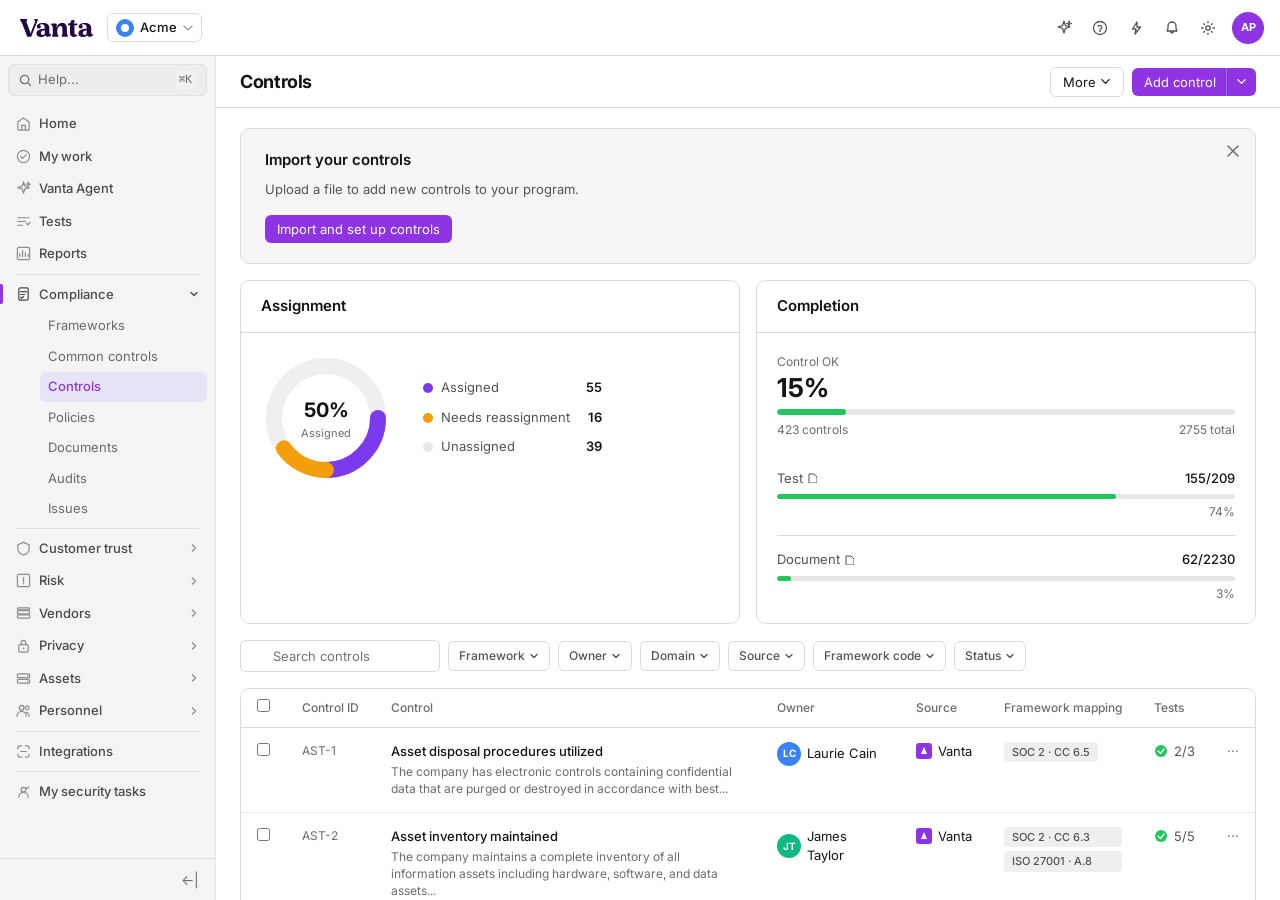
==== index.html @ 6df55d38 "Rename Control-import-less-clicks.html to index.html" ====
<!DOCTYPE html>
<html lang="en">
<head>
<meta charset="UTF-8">
<meta name="viewport" content="width=device-width, initial-scale=1.0">
<title>Vanta – Import Controls</title>
<link rel="preconnect" href="https://fonts.googleapis.com">
<link href="https://fonts.googleapis.com/css2?family=Inter:wght@400;500;600;700&display=swap" rel="stylesheet">
<link rel="stylesheet" href="alpaca/alpaca-design-tokens.css">
<link rel="stylesheet" href="alpaca/fa-icon.css">
<style>
:root {
  /* Alias V4 vars to Alpaca tokens so existing CSS keeps working */
  --purple: var(--alp-token-bg-primary);
  --purple-hover: var(--alp-token-bg-primaryHover);
  --purple-active: var(--alp-token-bg-primaryActive);
  --purple-light: var(--alp-token-bg-primaryWeak);
  --purple-mid: var(--alp-token-bg-primarySubtle);
  --border: var(--alp-token-border-weak);
  --border-mid: var(--alp-token-border-default);
  --bg: var(--alp-token-bg-default);
  --surface: var(--alp-token-bg-default);
  --row-hover: var(--alp-token-bg-defaultHover);
  --text: var(--alp-token-text-default);
  --text-mid: var(--alp-token-text-secondary);
  --text-muted: var(--alp-token-text-experimentalTertiary);
  --red: var(--alp-token-bg-danger);
  --amber: var(--alp-token-bg-warning);
  --sidebar-w: 64px;
  --topbar-h: 56px;
  --chat-w: 500px;
}
*, *::before, *::after { box-sizing: border-box; margin: 0; padding: 0; }
html, body { height: 100%; }
body {
  font-family: 'Inter', sans-serif;
  background: #f0f0f2;
  color: var(--text);
  font-size: 14px;
  line-height: 1.5;
}

/* ── TOP BAR ────────────────────────────────────────── */
#topbar {
  position: fixed; top: 0; left: 0; right: 0; height: var(--topbar-h);
  background: #fff; border-bottom: 1px solid var(--border);
  display: flex; align-items: center; padding: 0 16px 0 20px;
  z-index: 200;
}
.tb-logo { display: inline-flex; align-items: center; height: 24px; margin-right: 14px; }
.tb-logo img { height: 18px; width: auto; display: block; }
.tb-org {
  display: flex; align-items: center; gap: 6px; font-size: 13px; font-weight: 500;
  color: var(--text); cursor: pointer; padding: 4px 8px; border-radius: 6px;
  border: 1px solid var(--border); background: #fff;
}
.tb-org .dot { width: 18px; height: 18px; border-radius: 50%; background: #3b82f6; display: flex; align-items: center; justify-content: center; }
.tb-org .dot svg { width: 10px; height: 10px; fill: #fff; }
.tb-spacer { flex: 1; }
.tb-icons { display: flex; align-items: center; gap: 4px; }
.tb-icon {
  width: 32px; height: 32px; border-radius: 6px; display: flex; align-items: center;
  justify-content: center; cursor: pointer; color: var(--text-mid);
  transition: background .15s;
}
.tb-icon:hover { background: var(--purple-light); color: var(--purple); }
.tb-avatar {
  width: 32px; height: 32px; border-radius: 50%; background: var(--purple);
  color: #fff; font-size: 11px; font-weight: 700;
  display: flex; align-items: center; justify-content: center; margin-left: 4px; cursor: pointer;
}

/* ── LEFT SIDEBAR ───────────────────────────────────── */
#sidebar {
  position: fixed; top: var(--topbar-h); left: 0; width: var(--sidebar-w);
  bottom: 0; background: var(--alp-token-bg-neutralWeak); border-right: 1px solid var(--alp-token-border-weak);
  display: flex; flex-direction: column; align-items: center;
  padding: 8px 0; z-index: 100;
}
.sb-avatar { width: 40px; height: 40px; display: flex; align-items: center; justify-content: center; margin-bottom: 4px; }
.sb-avatar-circle { width: 28px; height: 28px; border-radius: 50%; background: var(--alp-token-bg-primary); display: flex; align-items: center; justify-content: center; color: var(--alp-token-text-onColor); font-size: 12px; font-weight: 700; }
.sb-nav { flex: 1; display: flex; flex-direction: column; align-items: center; gap: 2px; padding: 4px 0; overflow-y: auto; scrollbar-width: none; }
.sb-nav::-webkit-scrollbar { display: none; }
.sb-item {
  width: 40px; height: 40px; border-radius: 8px;
  display: flex; align-items: center; justify-content: center;
  cursor: pointer; color: var(--text-muted); transition: background .15s, color .15s;
  position: relative; flex-shrink: 0;
}
.sb-item-inner { display: flex; align-items: center; justify-content: center; }
.sb-item:hover { background: var(--alp-token-bg-primaryWeak); color: var(--alp-token-text-primary); }
.sb-item.active { background: var(--alp-token-bg-primaryWeak); color: var(--alp-token-text-primary); }
.sb-item.active::before {
  content: ''; position: absolute; left: -8px; top: 50%; transform: translateY(-50%);
  width: 3px; height: 20px; background: var(--purple); border-radius: 0 2px 2px 0;
}
.sb-divider { width: 32px; height: 1px; background: var(--border); margin: 4px 0; flex-shrink: 0; }
.sb-toggle { margin-top: 4px; }
.sb-toggle-btn {
  width: 40px; height: 40px; border-radius: 8px; display: flex; align-items: center;
  justify-content: center; cursor: pointer; color: var(--text-muted);
  transition: background .15s, color .15s;
}
.sb-toggle-btn:hover { background: var(--purple-light); color: var(--purple); }

/* ── MAIN ───────────────────────────────────────────── */
#main {
  position: fixed;
  top: var(--topbar-h); left: var(--sidebar-w); right: 0; bottom: 0;
  overflow: hidden; background: #fff;
}
.screen { display: none; height: 100%; }
.screen.active { display: flex; }

/* ── UPLOAD SCREEN ──────────────────────────────────── */
#screen-upload {
  flex-direction: row; overflow: hidden;
  background: #fff; padding: 8px 8px 0;
  gap: 8px;
}
#screen-upload .cp-inner {
  width: 100%; flex: 1;
  background: #fff;
  border: 1px solid var(--border); border-bottom: none;
  border-radius: 8px 8px 0 0;
  overflow: hidden;
}
#screen-upload .cp-messages { display: flex; flex-direction: column; align-items: center; }
#screen-upload .ai-upload-intro { max-width: 700px; width: 100%; }
.ai-upload-plan {
  max-width: 700px; width: 100%;
  display: flex; flex-direction: column; gap: 2px;
  margin-bottom: 20px; flex-shrink: 0;
}
.ai-upload-plan .ai-plan-step {
  display: flex; align-items: center; gap: 8px;
  padding: 3px 0;
}
.ai-upload-plan .ai-plan-icon {
  display: flex; align-items: center; justify-content: center;
  width: 20px; height: 20px; flex-shrink: 0;
}
.ai-upload-plan .ai-plan-label {
  font-size: 13px; color: #545352; font-weight: 400;
}
.ai-upload-plan .ai-plan-skel {
  flex: 1; max-width: 180px; height: 12px;
  background: #ece9e9; border-radius: 4px;
}
.ai-upload-wrap {
  display: flex; flex-direction: column; gap: 0;
  width: calc(100% - 32px); max-width: 700px; margin: 0 auto 12px;
  flex-shrink: 0; box-sizing: border-box;
}
.ai-input-group { display: flex; flex-direction: column; }
.ai-planner-bar {
  background: #faf8f8;
  border: 1px solid #dcdbdb; border-bottom: none;
  border-radius: 8px 8px 0 0;
  font-size: 14px; font-weight: 500; color: #151414;
  box-shadow: inset 0px -4px 6px 0px rgba(0,0,0,0.02);
  transition: background .3s, border-color .3s;
}
.ai-planner-title-row {
  display: flex; align-items: center; justify-content: space-between;
  padding: 4px 4px 4px 10px; cursor: pointer;
}
.ai-planner-title-group { display: flex; flex-direction: column; gap: 1px; }
.ai-planner-active-step { font-size: 11px; font-weight: 400; color: #6e6c6b; display: none; }
.ai-planner-title-row.planner-collapsed .ai-planner-plan-title { display: none; }
.ai-planner-title-row.planner-collapsed .ai-planner-active-step { display: block; font-size: 14px; font-weight: 500; color: #151414; }
.ai-planner-bar.planner-pending { cursor: default; }
.ai-planner-bar.planner-pending .ai-planner-title-row { cursor: default; }
.ai-planner-bar.planner-pending .ai-planner-plan-title { color: var(--text-mid); }
.ai-planner-bar.planner-pending .ai-planner-active-step { color: var(--text-mid); }
.ai-planner-bar.planner-pending .ai-planner-btn { display: none; }
.ai-planner-title-row:hover { background: rgba(0,0,0,0.02); }
.ai-planner-actions { display: flex; align-items: center; }
.ai-planner-counter { font-size: 12px; color: rgba(110,108,107,0.55); padding: 0 2px; display: inline-flex; align-items: center; gap: 4px; }
.ai-planner-total-spinner {
  display: inline-block; width: 9px; height: 9px; flex-shrink: 0;
  border: 1.5px solid rgba(110,108,107,0.25); border-top-color: rgba(110,108,107,0.6);
  border-radius: 50%; animation: spin 0.7s linear infinite; cursor: default;
}
.ai-planner-spinner-wrap {
  position: relative; display: inline-flex; align-items: center;
}
.ai-planner-spinner-wrap::after {
  content: attr(data-tip);
  position: absolute; bottom: calc(100% + 6px); left: 50%; transform: translateX(-50%);
  background: #1a1a1a; color: #fff; font-size: 11px; font-weight: 400;
  white-space: nowrap; padding: 4px 8px; border-radius: 4px;
  pointer-events: none; opacity: 0; transition: opacity .15s;
  z-index: 999;
}
.ai-planner-spinner-wrap:hover::after { opacity: 1; }
.ai-planner-btn {
  width: 28px; height: 28px; border-radius: 4px; border: none; background: none;
  display: flex; align-items: center; justify-content: center;
  cursor: pointer; color: #6e6c6b; transition: background .15s, color .15s;
  flex-shrink: 0;
}
.ai-planner-btn:hover:not(:disabled) { background: rgba(0,0,0,0.06); color: #151414; }
.ai-planner-btn:disabled { opacity: 0.3; cursor: default; }
/* Steps list */
.ai-planner-steps {
  display: flex; flex-direction: column; gap: 2px;
  padding: 0 8px 12px;
}
.ai-planner-step {
  display: flex; align-items: center; gap: 2px;
  padding: 2px; border-radius: 6px;
}
.ai-planner-step-icon {
  display: flex; align-items: center; justify-content: center;
  width: 28px; height: 28px; flex-shrink: 0;
}
.ai-planner-step-text {
  font-size: 14px; color: #545352; font-weight: 400; flex: 1;
  overflow: hidden; text-overflow: ellipsis; white-space: nowrap;
}
.ai-planner-step-text.locked { color: #c4c3c2; }
.ai-planner-step-bar {
  flex: 1; height: 16px; background: #f2efef; border-radius: 4px;
}
.ai-planner-skeleton-wrap {
  position: relative;
}
.ai-planner-skeleton-wrap::after {
  content: '';
  position: absolute;
  inset: 0;
  background: linear-gradient(to bottom, rgba(250,248,248,0) 0%, rgba(250,248,248,0.7) 50%, rgba(250,248,248,1) 100%);
  pointer-events: none;
}
.ai-planner-pending-msg {
  margin: 0; padding: 10px 14px 12px;
  font-size: 12px; line-height: 1.5; color: var(--text-mid);
}
.ai-upload-card {
  background: #fff; border: 1px solid #dcdbdb; border-radius: 8px;
  overflow: hidden; display: flex; flex-direction: column;
}
.ai-upload-heading {
  padding: 16px 16px 0; font-size: 14px; font-weight: 500; color: #151414;
}
.ai-upload-intro {
  font-size: 13px; color: #545352; line-height: 1.6; margin: 0;
}
.ai-upload-content { padding: 16px; }
.ai-dropzone {
  border: 1.5px dashed #c9c8c7; border-radius: 8px;
  padding: 40px 24px; text-align: center; cursor: pointer;
  transition: border-color .2s, background .2s;
  display: flex; flex-direction: column; align-items: center; gap: 16px;
}
.ai-dropzone:hover, .ai-dropzone.drag-over { border-color: #a8a6a5; background: #faf8f8; }
.ai-dz-text { display: flex; flex-direction: column; gap: 4px; }
.ai-dz-title { font-size: 16px; font-weight: 500; color: #151414; }
.ai-dz-sub { font-size: 14px; color: #545352; }
.ai-dz-btn {
  display: inline-flex; align-items: center; gap: 6px;
  border: 1px solid #c9c8c7; border-radius: 4px;
  padding: 6px 12px; font-size: 14px; font-weight: 500;
  cursor: pointer; background: #fff; color: #151414;
  font-family: inherit; transition: border-color .15s;
}
.ai-dz-btn:hover { border-color: #9898a6; }
.ai-dz-template-link {
  font-size: 13px; color: var(--text-mid); cursor: pointer;
  background: none; border: none; font-family: inherit;
  text-decoration: underline; text-underline-offset: 2px; padding: 0;
}
.ai-dz-template-link:hover { color: var(--text); }
.ai-upload-input-row {
  border-top: 1px solid #dcdbdb; display: flex; align-items: center;
  padding: 0 16px; height: 56px; gap: 8px;
}
.ai-upload-input {
  flex: 1; border: none; outline: none; background: transparent;
  font-size: 14px; color: #151414; font-family: inherit;
}
.ai-upload-input::placeholder { color: rgba(110,108,107,0.77); }
.ai-attach-btn {
  width: 28px; height: 28px; border-radius: 4px; border: none; background: none;
  display: flex; align-items: center; justify-content: center;
  cursor: pointer; color: #6e6c6b; transition: background .15s;
}
.ai-attach-btn:hover { background: #f0f0f2; }
.ai-disclaimer { font-size: 12px; color: #6e6c6b; text-align: center; line-height: 1.33; margin-top: 8px; }

/* keep old classes non-breaking */
.upload-card {
  background: #fff; border-radius: 10px; border: 1px solid var(--border);
  width: 100%; overflow: hidden; flex-shrink: 0; display: flex; flex-direction: column; flex: 1;
}
.upload-card-body {
  flex: 1; display: flex; flex-direction: column; align-items: center;
  padding: 24px 16px; overflow-y: auto;
}
.upload-card-content {
  max-width: 720px; width: 100%; box-sizing: border-box;
  flex: 1; display: flex; flex-direction: column; justify-content: space-between;
  gap: 24px;
}
.upload-file-badge {
  display: flex; justify-content: flex-end; align-self: flex-end;
  background: rgba(239,239,243,0.5); border-radius: 4px;
  padding: 8px; flex-shrink: 0;
  font-size: 14px; font-weight: 500; color: #6e6c6b;
  white-space: nowrap;
}
.upload-intro-text {
  font-size: 13px; font-weight: 400; color: var(--text); line-height: 1.6;
  flex-shrink: 0;
}
.upload-card-header {
  padding: 16px 20px 14px; flex-shrink: 0;
  border-bottom: 1px solid var(--border);
  font-size: 14px; font-weight: 600; color: var(--text);
}
.upload-card-header-icons {
  display: flex; align-items: center; gap: 4px;
}
.upload-card-icon-btn {
  display: flex; align-items: center; justify-content: center;
  width: 28px; height: 28px; border-radius: 4px;
  cursor: pointer; color: #9898a6;
  transition: background .15s, color .15s;
  border: none; background: none;
}
.upload-card-icon-btn:hover { background: #f2f2f5; color: var(--text); }
.upload-sub-card {
  border: 1px solid var(--border-mid); border-radius: 8px;
  overflow: hidden; flex-shrink: 0; background: #fff;
}
.upload-section-title {
  font-size: 13px; font-weight: 600; color: var(--text);
  padding: 14px 16px 10px;
}
.dropzone {
  border: 1.5px dashed var(--border-mid); border-radius: 8px;
  padding: 36px 24px; text-align: center; cursor: pointer;
  transition: border-color .2s, background .2s; background: #f6f6f8;
  margin: 0 16px 16px;
}
.dropzone:hover, .dropzone.drag-over { border-color: #b0afae; background: #f0f0f2; }
.dz-title { font-size: 14px; font-weight: 600; margin-bottom: 4px; }
.dz-sub { font-size: 12px; color: var(--text-mid); margin-bottom: 2px; }
.dz-types { font-size: 12px; color: var(--text-mid); margin-bottom: 16px; }
.dz-btn {
  display: inline-flex; align-items: center; gap: 6px;
  border: 1px solid var(--border-mid); border-radius: 6px;
  padding: 7px 14px; font-size: 13px; font-weight: 500;
  cursor: pointer; background: #fff; color: var(--text);
  transition: border-color .15s;
}
.dz-btn:hover { border-color: var(--purple); }
.dz-template { font-size: 13px; color: var(--purple); cursor: pointer; margin-top: 10px; display: block; }
.dz-template:hover { text-decoration: underline; }
.upload-card-sep { border-top: 1px solid var(--border); }
.upload-input { padding: 12px 16px !important; }

/* ── SBS SCREEN ─────────────────────────────────────── */
#screen-sbs { flex-direction: row; overflow: hidden; gap: 8px; padding: 8px 8px 0; }

/* Sheet panel hidden until revealed */
#sheet-panel { transition: width .35s ease, opacity .35s ease; }
#sheet-panel.sp-hidden { width: 0 !important; overflow: hidden; opacity: 0; flex: none; }

/* ── WALKTHROUGH MODE ──
   When active, all rows in the table other than the focused (AI-flagged) ones are filtered out
   in renderTable, the tab-bar is hidden, and the surrounding chrome (sheet header,
   download/save/import controls) is dimmed into the background to focus attention on the
   highlighted rows. The column-header row stays active so the user can still read column
   names and trigger header actions. */
body.walkthrough-active .sp-header {
  opacity: .35;
  pointer-events: none;
  transition: opacity .25s ease;
}
body.walkthrough-active .sp-header .sp-close-btn,
body.walkthrough-active .sp-header .sp-download,
body.walkthrough-active .sp-header .sp-header-right,
body.walkthrough-active .sp-header .sp-header-left { opacity: 1; pointer-events: auto; }
body.walkthrough-active .table-editable tbody tr.ai-row td {
  background: #fff !important;
  border-right-color: var(--alp-token-border-weak, #e7e5e4) !important;
  border-bottom-color: var(--alp-token-border-weak, #e7e5e4) !important;
}
body.walkthrough-active .table-editable tbody tr.ai-row td[data-col-key="name"],
body.walkthrough-active .table-editable tbody tr.ai-row td[data-col-key="id"] {
  background: #efe9fe !important;
  border-right-color: #c7b6f3 !important;
  border-bottom-color: #c7b6f3 !important;
}
body.walkthrough-active .table-editable tbody tr.ai-row:hover td {
  background: #fff !important;
}
body.walkthrough-active .table-editable tbody tr.ai-row:hover td[data-col-key="name"],
body.walkthrough-active .table-editable tbody tr.ai-row:hover td[data-col-key="id"] {
  background: #e6dffc !important;
}
body.walkthrough-active .table-editable tbody tr.duplicate-row td {
  background: #fff !important;
  border-right-color: var(--alp-token-border-weak, #e7e5e4) !important;
  border-bottom-color: var(--alp-token-border-weak, #e7e5e4) !important;
}
body.walkthrough-active .table-editable tbody tr.duplicate-row td.cell-has-error {
  background: #FAE9D2 !important;
  border-right-color: #efd2a4 !important;
  border-bottom-color: #efd2a4 !important;
}
body.walkthrough-active .table-editable tbody tr.duplicate-row:hover td {
  background: #fff !important;
}
body.walkthrough-active .table-editable tbody tr.duplicate-row:hover td.cell-has-error {
  background: #f6dfbc !important;
}

/* ── CHAT PANEL ─────────────────────────────────────── */
#chat-panel {
  width: var(--chat-w); flex-shrink: 0;
  display: flex; flex-direction: column; align-items: center;
  background: #fff;
  padding: 0;
  border: 1px solid var(--border); border-bottom: none; border-radius: 8px 8px 0 0;
  transition: width .35s ease;
  overflow: hidden;
}
#screen-sbs.chat-full #chat-panel { width: 100%; }
.cp-inner {
  width: 100%;
  background: #fff;
  border-radius: 0; border: none;
  display: flex; flex-direction: column;
  flex: 1; overflow: hidden;
}
.cp-header {
  height: 48px; padding: 0 20px; flex-shrink: 0;
  display: flex; align-items: center; gap: 10px;
  border-bottom: 1px solid var(--border);
}
.cp-page-title { font-size: 14px; font-weight: 600; color: var(--text); }
.cp-messages {
  flex: 1; overflow-y: auto; padding: 16px 20px 24px;
  display: flex; flex-direction: column; gap: 24px;
  max-width: 720px; width: 100%; margin: 0 auto; box-sizing: border-box;
  align-self: center;
}
.cp-messages::-webkit-scrollbar { width: 4px; }
.cp-messages::-webkit-scrollbar-track { background: transparent; }
.cp-messages::-webkit-scrollbar-thumb { background: var(--border); border-radius: 2px; }

/* File chip */
.file-chip {
  display: flex; align-items: center; gap: 10px;
  border: 1px solid var(--border); border-radius: 8px;
  padding: 10px 12px; background: #fff; margin: 8px 0;
}
.file-chip-icon { color: var(--text-muted); flex-shrink: 0; }
.file-chip-name { font-size: 13px; font-weight: 500; }
.file-chip-badge {
  font-size: 11px; font-weight: 600; color: #1d6bcc;
  background: #dbeafe; padding: 2px 8px; border-radius: 99px;
  flex-shrink: 0;
}
.file-chip-arrow {
  width: 28px; height: 28px; border: 1px solid var(--border); border-radius: 6px;
  display: flex; align-items: center; justify-content: center;
  cursor: pointer; flex-shrink: 0; color: var(--text-mid);
}
.review-card {
  background: #fff; border: 1px solid var(--border); border-radius: 10px;
  padding: 14px 16px; display: flex; flex-direction: row; align-items: center; gap: 12px;
  width: 100%; box-sizing: border-box; cursor: pointer;
}
.review-card:hover { border-color: #c5c4cf; }
.review-card-icon {
  width: 36px; height: 36px; border-radius: 8px; border: 1px solid var(--border);
  display: flex; align-items: center; justify-content: center; flex-shrink: 0;
  background: #fff;
}
.review-card-text { flex: 1; min-width: 0; }
.review-card-header { font-size: 13px; font-weight: 600; color: #1a1a1a; }
.review-card-body { font-size: 12px; color: var(--text-mid); line-height: 1.4; margin-top: 2px; }
.review-card-chip {
  flex-shrink: 0; background: #e8f0fe; color: #3b5bdb;
  font-size: 12px; font-weight: 500; padding: 4px 10px; border-radius: 20px;
}
.file-chip-arrow:hover { border-color: var(--purple); color: var(--purple); }

/* Import card (processing / ready states) */
.import-card {
  background: #fff; border: 1px solid #dcdbdb; border-radius: 8px;
  overflow: hidden; width: 100%; box-sizing: border-box;
}
.import-card-header {
  display: flex; align-items: center; gap: 8px;
  padding: 12px; border-bottom: 1px solid #efeff3; background: #fff;
}
.import-card-file-icon {
  width: 32px; height: 32px; border-radius: 4px; border: 1px solid #efeff3;
  display: flex; align-items: center; justify-content: center; flex-shrink: 0; background: #fff;
}
.import-card-info { flex: 1; min-width: 0; }
.import-card-title { font-size: 14px; font-weight: 500; color: #151421; line-height: 1.43; }
.import-card-sub { font-size: 12px; color: #545352; line-height: 1.33; margin-top: 2px; }
.import-card-badge {
  flex-shrink: 0; font-size: 12px; font-weight: 500;
  padding: 3px 10px; border-radius: 20px;
  background: #e8f0fe; color: #3b5bdb;
}
.import-card-badge--paused {
  background: #fff3e0; color: #e07a00;
}
.import-card-footer {
  display: flex; align-items: center; gap: 6px;
  padding: 10px 20px; background: #fff;
}
.import-card-footer-left { display: flex; align-items: center; gap: 6px; flex: 1; }
.import-card-analyzing {
  font-size: 12px; color: transparent;
  background: linear-gradient(to right, #6e6c6b 60%, transparent 100%);
  -webkit-background-clip: text; background-clip: text;
  white-space: nowrap;
}
@keyframes spin { to { transform: rotate(360deg); } }
.import-card-spin { animation: spin 1.2s linear infinite; display: block; }
.import-card-extracted { font-size: 12px; color: #6e6c6b; }
.import-card-action {
  font-size: 12px; font-weight: 500; color: #151414;
  background: none; border: none; cursor: pointer; padding: 4px 8px;
  border-radius: 4px; display: flex; align-items: center; gap: 4px; font-family: inherit;
  flex-shrink: 0;
}
.import-card-action:hover { background: #f5f5f7; }
.import-card.cf-canvas-open {
  background: #e6e6e9 !important;
  border-color: #c9c8cd !important;
}
.import-card.cf-canvas-open .import-card-header {
  background: transparent !important;
  border-bottom: none;
}
.import-card.cf-canvas-open .import-card-file-icon,
.import-card.cf-canvas-open .import-card-title,
.import-card.cf-canvas-open .cf-canvas-open-label {
  color: #6e6c6b !important;
}

/* Scrollable controls list inside Extracted controls "Ready for review" card */
.ec-card-rowlist {
  max-height: 240px; overflow-y: auto;
  border-top: 1px solid #efeff3;
  background: #fff;
}
.ec-card-rowlist::-webkit-scrollbar { width: 6px; }
.ec-card-rowlist::-webkit-scrollbar-track { background: transparent; }
.ec-card-rowlist::-webkit-scrollbar-thumb { background: #dcdbdb; border-radius: 3px; }
.ec-card-rowlist::-webkit-scrollbar-thumb:hover { background: #b0afae; }
.ec-card-row {
  display: grid; grid-template-columns: 70px 1fr 110px;
  align-items: center; gap: 10px;
  padding: 7px 12px;
  font-size: 12px; color: #151421;
  border-bottom: 1px solid #f3f3f5;
}
.ec-card-row:last-child { border-bottom: none; }
.ec-card-row-id {
  font-size: 11px; color: #6e6c6b;
  font-variant-numeric: tabular-nums;
  overflow: hidden; text-overflow: ellipsis; white-space: nowrap;
}
.ec-card-row-name {
  overflow: hidden; text-overflow: ellipsis; white-space: nowrap;
}
.ec-card-row-owner {
  font-size: 11px; color: #6e6c6b;
  overflow: hidden; text-overflow: ellipsis; white-space: nowrap;
  text-align: right;
}

/* Review-summary inside Extracted controls "Ready for review" card.
   Replaces the per-control list with a short list of items to review. */
.ec-card-summary-list {
  border-top: 1px solid #efeff3;
  background: #fff;
  padding: 4px 0;
}
.ec-card-summary-row {
  display: flex; align-items: flex-start; gap: 10px;
  padding: 10px 14px;
  border-bottom: 1px solid #f3f3f5;
}
.ec-card-summary-row:last-child { border-bottom: none; }
.ec-card-summary-icon {
  width: 20px; height: 20px; border-radius: 5px;
  display: flex; align-items: center; justify-content: center;
  flex-shrink: 0; margin-top: 1px;
}
.ec-card-summary-icon--ai { background: #f4e8ff; color: #8e34e3; }
.ec-card-summary-icon--warn { background: #fff1e0; color: #b86a00; }
.ec-card-summary-text { min-width: 0; flex: 1; }
.ec-card-summary-title {
  font-size: 13px; font-weight: 500; color: var(--text);
  line-height: 1.35;
}
.ec-card-summary-meta {
  font-size: 12px; color: var(--text-mid);
  line-height: 1.4; margin-top: 1px;
}
.cf-canvas-open-label { font-size: 13px; font-weight: 500; color: #151414; white-space: nowrap; flex-shrink: 0; }

/* Mapping summary card — shown in chat before extracted controls */
.map-card-section {
  background: #fff; border-top: 1px solid #efeff3;
  padding: 10px 14px 8px;
}
.map-card-section.map-card-section--attention {
  background: #fff;
  border-top: 1px solid #efeff3;
}
.map-card-section-label {
  display: flex; align-items: center; gap: 6px;
  font-size: 12px; font-weight: 600;
  color: #6e6c6b;
  margin-bottom: 6px;
}
.map-card-section--attention .map-card-section-label { color: #7c3aed; }
.map-card-section--attention .map-card-section-label svg { color: #7c3aed; }
.map-row {
  display: grid; grid-template-columns: 1fr 14px 1fr;
  align-items: center; gap: 8px;
  padding: 6px 0; font-size: 12px; line-height: 1.35;
}
.map-row + .map-row { border-top: 1px solid #f4f4f6; }
.map-card-section--attention .map-row + .map-row { border-top-color: #f4f4f6; }
.map-row-src {
  color: #6e6c6b; overflow: hidden;
  text-overflow: ellipsis; white-space: nowrap;
  font-variant-numeric: tabular-nums;
}
.map-row-arrow { color: #c9c8c7; display: flex; justify-content: center; }
.map-row-dst {
  color: #151421; font-weight: 500;
  display: inline-flex; align-items: center; gap: 6px;
  min-width: 0;
}
.map-row-dst-name {
  overflow: hidden; text-overflow: ellipsis; white-space: nowrap;
}
.map-row-chip {
  flex-shrink: 0;
  font-size: 9px; font-weight: 600; letter-spacing: .02em;
  padding: 1px 6px; border-radius: 8px;
  background: #e8e8ec; color: #6b6b80;
}
.map-row-chip--new {
  background: #f0ebfc; color: #6d2bd4;
  display: inline-flex; align-items: center; gap: 4px;
}
.map-row-chip--new svg { color: #7c3aed; flex-shrink: 0; }
.map-card-attention-foot {
  display: inline-flex; align-items: center; gap: 5px;
  font-size: 12px; color: #b25a06; flex: 1;
}
.map-card-rest-summary {
  padding: 10px 14px;
  font-size: 12px; color: #6e6c6b;
  background: #fafafa; border-top: 1px solid #efeff3;
}

/* ── Column Mapping Review Page ──────────────────────── */
.mr-body {
  flex: 1; min-height: 0; overflow: auto;
  background: #fafafa;
}
.mr-body-inner {
  max-width: 720px; margin: 0 auto;
  padding: 24px 32px 80px;
  display: flex; flex-direction: column; gap: 20px;
}
.mr-summary {
  font-size: 13px; color: #545352; line-height: 1.5;
  background: #fff; border: 1px solid #efeff3;
  border-radius: 8px; padding: 14px 16px;
}
.mr-summary strong { color: #151421; font-weight: 600; }
.mr-summary-callout {
  display: inline-flex; align-items: center; gap: 6px;
  margin-top: 6px; font-size: 12px; color: #7c3aed;
}
.mr-summary-callout svg { flex-shrink: 0; }
.mr-section {
  display: flex; flex-direction: column; gap: 8px;
}
.mr-section-label {
  display: flex; align-items: center; gap: 8px;
  font-size: 12px; font-weight: 600;
  color: #6e6c6b;
  padding: 0 4px 8px;
  border-bottom: 1px solid #efeff3;
}
.mr-section-label--attention { color: #7c3aed; }
.mr-section-label--attention svg { color: #7c3aed; }
.mr-section-count {
  margin-left: auto;
  font-weight: 500; color: #8c8a89;
}
.mr-rows {
  display: flex; flex-direction: column;
  background: #fff; border: 1px solid #efeff3;
  border-radius: 8px; overflow: visible;
}
.mr-row {
  display: grid; grid-template-columns: 1fr 18px 1fr auto;
  align-items: center; gap: 12px;
  padding: 14px 16px; border-bottom: 1px solid #f3f3f5;
  position: relative;
  transition: background .12s;
}
.mr-row:last-child { border-bottom: none; }
.mr-row:hover { background: #fafafa; }
.mr-row.mr-row--attention { background: #fff; }
.mr-row.mr-row--attention:hover { background: #fafafa; }
.mr-row.mr-row--removed { opacity: 0.5; }
.mr-row.mr-row--removed .mr-src-name,
.mr-row.mr-row--removed .mr-dst-name { text-decoration: line-through; color: #8c8a89; }
.mr-src {
  display: flex; flex-direction: column; gap: 2px; min-width: 0;
}
.mr-src-label {
  font-size: 12px; font-weight: 500;
  color: #8c8a89;
}
.mr-src-name {
  font-size: 13px; color: #151421; font-weight: 500;
  overflow: hidden; text-overflow: ellipsis; white-space: nowrap;
}
.mr-arrow { color: #c9c8c7; display: flex; justify-content: center; }
.mr-dst {
  display: flex; flex-direction: column; gap: 2px; min-width: 0;
}
.mr-dst-label {
  font-size: 12px; font-weight: 500;
  color: #8c8a89;
  display: inline-flex; align-items: center; gap: 6px;
}
.mr-dst-name-row {
  display: inline-flex; align-items: center; gap: 8px;
  min-width: 0;
}
button.mr-dst-name-row {
  appearance: none; background: transparent; border: 1px solid transparent;
  padding: 4px 6px; margin: -4px -6px;
  border-radius: 6px; cursor: pointer;
  font-family: inherit; font-size: inherit; text-align: left;
  color: inherit;
  transition: background .12s, border-color .12s;
}
button.mr-dst-name-row:hover {
  background: #f5f5f7; border-color: #efeff3;
}
button.mr-dst-name-row:focus-visible {
  outline: none; background: #f5f5f7; border-color: var(--purple);
}
.mr-dst-caret {
  color: #8c8a89; flex-shrink: 0; margin-left: 2px;
}
button.mr-dst-name-row:hover .mr-dst-caret { color: var(--purple); }
.mr-dst-name {
  font-size: 13px; color: #151421; font-weight: 500;
  overflow: hidden; text-overflow: ellipsis; white-space: nowrap;
}
.mr-dst-chip {
  flex-shrink: 0;
  font-size: 9px; font-weight: 600; letter-spacing: .02em;
  padding: 1px 6px; border-radius: 8px;
  background: #e8e8ec; color: #6b6b80;
}
.mr-dst-chip--new {
  background: #f0ebfc; color: #6d2bd4;
  display: inline-flex; align-items: center; gap: 4px;
}
.mr-dst-chip--new svg { color: #7c3aed; flex-shrink: 0; }
.mr-required {
  font-size: 11px; font-weight: 500;
  color: #b91c1c;
}
.mr-actions {
  display: flex; align-items: center; gap: 2px; flex-shrink: 0;
}
.mr-action-btn {
  display: inline-flex; align-items: center; justify-content: center;
  width: 30px; height: 30px; border-radius: 6px;
  border: none; background: transparent; cursor: pointer;
  color: #6e6c6b; font-family: inherit;
  transition: background .12s, color .12s;
}
.mr-action-btn:hover { background: #ede9fb; color: var(--purple); }
.mr-action-btn.mr-action-remove:hover { background: #fdecec; color: #b91c1c; }
.mr-action-btn[disabled] { opacity: 0.35; cursor: not-allowed; }
.mr-action-btn[disabled]:hover { background: transparent; color: #6e6c6b; }
.mr-action-btn.mr-action-restore { color: var(--purple); }
.mr-action-btn.mr-action-restore:hover { background: #ede9fb; }

.mr-footer {
  flex-shrink: 0; border-top: 1px solid var(--border);
  padding: 12px 24px; display: flex; align-items: center; justify-content: flex-end; gap: 10px;
  background: #fff;
}
.mr-secondary {
  font-size: 13px; font-weight: 500; color: #151414;
  background: transparent; border: 1px solid #c9c8c7;
  padding: 8px 14px; border-radius: 6px;
  cursor: pointer; font-family: inherit;
}
.mr-secondary:hover { background: #f5f5f7; }
.mr-primary {
  font-size: 13px; font-weight: 500; color: #fff;
  background: var(--purple); border: 1px solid var(--purple);
  padding: 8px 16px; border-radius: 6px;
  cursor: pointer; font-family: inherit;
}
.mr-primary:hover { background: #6d2bd4; }

/* When the mapping-dropdown is anchored to a mapping-review row */
body.mr-edit-active { /* placeholder so we know the mapping page is showing the dropdown */ }

/* Focus-rows card — shows AI-flagged or duplicate rows inline in the agent view */
.focus-card {
  background: #fff; border: 1px solid #dcdbdb; border-radius: 8px;
  overflow: hidden; width: 100%; box-sizing: border-box;
}
.focus-card.is-resolved { background: #fafafa; }
.focus-card-header {
  display: flex; align-items: center; gap: 10px;
  padding: 10px 12px; border-bottom: 1px solid #efeff3;
}
.focus-card-icon {
  width: 28px; height: 28px; border-radius: 6px; flex-shrink: 0;
  display: flex; align-items: center; justify-content: center;
}
.focus-card-icon.ai { background: #f0ebfc; color: #7c3aed; }
.focus-card-icon.dup { background: #fdf1e4; color: #d97706; }
.focus-card-icon.map { background: #eef2fb; color: #3b5bdb; }
.focus-card-icon.err { background: #fff0f0; color: #c2410c; }
.focus-card-title-group { flex: 1; min-width: 0; display: flex; flex-direction: column; gap: 1px; }
.focus-card-title { font-size: 13px; font-weight: 600; color: #151421; line-height: 1.35; }
.focus-card-sub { font-size: 12px; color: #6e6c6b; line-height: 1.35; }
.focus-card-review {
  font-size: 12px; font-weight: 500; color: #151414;
  background: none; border: none; cursor: pointer; padding: 5px 8px;
  border-radius: 6px; display: inline-flex; align-items: center; gap: 5px; font-family: inherit;
  flex-shrink: 0;
}
.focus-card-review:hover { background: #f5f5f7; }
.focus-card-footer {
  display: flex; align-items: center; justify-content: space-between;
  padding: 6px 8px; border-top: 1px solid #efeff3;
  border-radius: inherit;
}
.focus-card-footer-status {
  display: inline-flex; align-items: center; gap: 6px;
  padding: 0 8px;
  font-size: 12px; color: var(--text-mid);
}
.focus-card-footer-status::before {
  content: ""; width: 6px; height: 6px; border-radius: 50%;
  background: #d49b2a; flex-shrink: 0;
}
.focus-card-footer-status--ok::before { background: #2a8a4a; }
.focus-card-rowlist {
  display: flex; flex-direction: column;
  background: #fff;
  max-height: 320px; overflow-y: auto;
}
.focus-card-rowlist::-webkit-scrollbar { width: 6px; }
.focus-card-rowlist::-webkit-scrollbar-track { background: transparent; }
.focus-card-rowlist::-webkit-scrollbar-thumb { background: #dcdbdb; border-radius: 3px; }
.focus-card-rowlist::-webkit-scrollbar-thumb:hover { background: #b0afae; }
.focus-card.is-resolved .focus-card-rowlist { background: #fafafa; }
.focus-card-row.focus-card-row--more {
  display: flex; align-items: center; justify-content: center;
  padding: 8px 12px; font-size: 12px; color: var(--text-mid);
  background: #fafafa; border-top: 1px solid #f3f3f5;
}
.focus-card-row {
  display: grid; align-items: center;
  gap: 10px; padding: 8px 12px;
  border-bottom: 1px solid #f3f3f5;
  font-size: 12px; color: #151421;
}
.focus-card-row:last-child { border-bottom: none; }
.focus-card-row .fc-row-num {
  font-size: 11px; color: #9e9d9c; font-variant-numeric: tabular-nums;
  width: 44px; flex-shrink: 0;
}
.focus-card-row .fc-id {
  font-size: 11px; color: #6e6c6b; font-variant-numeric: tabular-nums;
  width: 64px; flex-shrink: 0;
  display: inline-flex; align-items: center; gap: 4px;
}
.focus-card-row .fc-name {
  min-width: 0; overflow: hidden; text-overflow: ellipsis; white-space: nowrap;
  font-weight: 500; color: #151421;
}
.focus-card-row .fc-name-edit {
  font: inherit; color: inherit; background: #fff; border: 1px solid transparent;
  border-radius: 4px; padding: 3px 6px; margin: -3px -6px; width: 100%;
  outline: none;
}
.focus-card-row .fc-name-edit:hover { border-color: #e7e5e4; }
.focus-card-row .fc-name-edit:focus { border-color: var(--purple); box-shadow: 0 0 0 2px rgba(124,58,237,.12); background: #fff; }
.focus-card-row .fc-name.is-cleared { color: #a1a1aa; font-weight: 400; font-style: italic; }
.focus-card-row .fc-name .fc-sparkle {
  display: inline-flex; align-items: center; justify-content: center;
  margin-right: 5px; color: #7c3aed; flex-shrink: 0;
}
.focus-card-row .fc-meta {
  font-size: 11px; color: #6e6c6b;
  overflow: hidden; text-overflow: ellipsis; white-space: nowrap;
}
.focus-card-row--ai { grid-template-columns: 44px 64px 1fr; }
.focus-card-row--ai-item {
  display: grid; grid-template-columns: 110px 1fr; gap: 12px;
  padding: 10px 14px;
}
.focus-card-row--ai-item .fc-item-label {
  font-size: 11px; color: #6e6c6b;
}
.focus-card-row--ai-item .fc-item-value {
  font-size: 13px; color: #151421; font-weight: 500;
  display: inline-flex; align-items: center; gap: 4px;
  overflow: hidden; text-overflow: ellipsis; white-space: nowrap;
}
.focus-card-row--dup { grid-template-columns: 44px 64px 1fr 140px; }
.focus-card-row--dup-set { grid-template-columns: 1fr auto; gap: 10px; }
.focus-card-row--dup-preview {
  display: flex; flex-direction: column; gap: 6px;
  align-items: flex-start;
  padding: 10px 14px;
}
.focus-card-row--dup-preview .fc-preview-head {
  display: flex; align-items: center; gap: 6px;
  margin-bottom: 2px;
}
.focus-card-row--dup-preview .fc-preview-name {
  font-size: 13px; font-weight: 500; color: #151421;
}
.focus-card-row--dup-preview .fc-preview-row {
  display: inline-flex; align-items: center; gap: 8px;
  font-size: 12px; color: #545352;
  padding-left: 4px;
}
.focus-card-row--dup-preview .fc-preview-chip {
  display: inline-flex; align-items: center;
  font-size: 10px; font-weight: 600; letter-spacing: .02em;
  padding: 2px 7px; border-radius: 10px;
  min-width: 56px; justify-content: center;
}
.fc-preview-chip--keep { background: #ecfdf3; color: #08815a; }
.fc-preview-chip--remove { background: #fdecec; color: #b42318; }
.fc-preview-detail { font-variant-numeric: tabular-nums; }
.fc-preview-remove .fc-preview-detail { color: #6e6c6b; text-decoration: line-through; }
.focus-card-row--dup-set .fc-name {
  font-size: 13px; font-weight: 500; color: #151421;
}
.focus-card-row--dup-set .fc-meta {
  font-size: 11px; color: #6e6c6b; white-space: nowrap;
}
.focus-card-row--map { grid-template-columns: 1fr 1fr 110px; gap: 12px; }
.focus-card-row--err { grid-template-columns: 1fr 90px 1fr; gap: 12px; }
.focus-card-row--err .fc-err-name { font-weight: 500; color: #151421; overflow: hidden; text-overflow: ellipsis; white-space: nowrap; font-family: var(--mono, ui-monospace, SFMono-Regular, Menlo, monospace); }
.focus-card-row--err .fc-err-name.is-text { font-family: var(--font, inherit); }
.focus-card-row--err .fc-err-meta {
  font-size: 11px; font-weight: 500; padding: 2px 7px; border-radius: 10px;
  background: #f5edff; color: #7c3aed; text-align: center;
  justify-self: start; align-self: center; white-space: nowrap;
}
.focus-card-row--err .fc-err-rows { font-size: 11px; color: #6e6c6b; overflow: hidden; text-overflow: ellipsis; white-space: nowrap; justify-self: end; align-self: center; }
.focus-card-row--map-head {
  font-size: 12px;
  color: #8a8784; font-weight: 500;
  padding-top: 10px; padding-bottom: 10px;
  border-bottom: 1px solid #ebe9e6;
}
.focus-card-row--map-head .fc-imported,
.focus-card-row--map-head .fc-mapped { color: #8a8784; font-weight: 500; }
.focus-card-row--map-head .fc-badge-head { text-align: left; }
.focus-card-row--map .fc-imported { color: #52525b; }
.focus-card-row--map .fc-mapped { color: #151421; font-weight: 500; }
.focus-card-row--map .fc-mapped.is-empty { color: #a1a1aa; font-weight: 400; }
.focus-card-row--map .fc-badge {
  font-size: 11px; font-weight: 500; padding: 2px 7px; border-radius: 10px;
  background: #f0f0f2; color: #6e6c6b; text-align: center;
  width: 98px; box-sizing: border-box; justify-self: stretch;
  white-space: nowrap; overflow: hidden;
  display: inline-flex; align-items: center; justify-content: center; gap: 2px;
}
.focus-card-actions {
  display: flex; align-items: center; gap: 6px;
  padding: 10px 12px; border-top: 1px solid #efeff3;
  background: #fafafa;
  flex-wrap: wrap;
}
.focus-card.is-resolved .focus-card-actions {
  background: #fafafa;
  color: #6e6c6b;
}
.focus-card-action {
  font-size: 12px; font-weight: 500; color: #151414;
  background: #fff; border: 1px solid #dcdbdb; cursor: pointer;
  padding: 6px 12px; border-radius: 6px;
  display: inline-flex; align-items: center; gap: 4px; font-family: inherit;
}
.focus-card-action:hover { background: #f5f5f7; border-color: #c7c5c4; }
.focus-card-action.primary {
  background: var(--purple); border-color: var(--purple); color: #fff;
}
.focus-card-action.primary:hover { background: var(--purple-hover); border-color: var(--purple-hover); }
.focus-card-action.subtle {
  background: none; border-color: transparent; color: #6e6c6b;
}
.focus-card-action.subtle:hover { background: #f0f0f2; color: #151414; }
.focus-card-resolved-bar {
  display: flex; align-items: center; gap: 6px;
  padding: 10px 12px; border-top: 1px solid #efeff3;
  font-size: 12px; color: #6e6c6b;
  background: #fafafa;
}
.focus-card-resolved-bar svg { color: #16a34a; }

/* Processing section */
.thinking-section {
  border: 1px solid var(--border); border-radius: 8px;
  padding: 10px 14px; margin: 8px 0; background: #fafafa;
}
.thinking-header {
  display: flex; align-items: center; justify-content: space-between;
  font-size: 13px; font-weight: 500; cursor: pointer;
}
.thinking-steps { margin-top: 10px; display: flex; flex-direction: column; gap: 6px; }
.thinking-step {
  display: flex; align-items: center; gap: 8px;
  font-size: 12px; color: var(--text-mid);
}
.thinking-dot {
  width: 8px; height: 8px; border-radius: 50%; background: var(--purple); flex-shrink: 0;
}
.thinking-dot.pending { background: var(--border-mid); }

/* AI message */
.ai-msg { font-size: 13px; line-height: 1.6; color: var(--text); padding: 8px 0; }
.ai-msg p + p { margin-top: 6px; }

/* Inline conversational recommendations in chat */
.ai-inline-prompt { padding-top: 2px; padding-bottom: 2px; }
.ai-inline-prompt-q { margin-bottom: 4px; }
.ai-suggestion-row {
  display: flex; flex-direction: column; align-items: flex-start;
  gap: 2px; margin-top: 4px;
}
.ai-suggestion {
  font-size: 13px; line-height: 1.5; color: var(--text-mid);
  padding: 1px 0; user-select: text;
}
.ai-suggestion::before { content: "→ "; color: var(--text-muted); }
.ai-inline-prompt.is-spent .ai-suggestion { opacity: .5; }

/* User reply bubble */
.user-reply {
  display: flex; justify-content: flex-end; margin: 6px 0;
}
.user-reply-bubble {
  background: #f4f4f6; border-radius: 12px 12px 4px 12px;
  padding: 8px 14px; font-size: 13px; max-width: 85%;
}

/* Guide checklist */
.guide-section { margin: 8px 0; }
.guide-header {
  display: flex; justify-content: space-between; align-items: baseline;
  font-size: 13px; font-weight: 600; margin-bottom: 8px;
}
.guide-count { font-size: 12px; color: var(--text-muted); font-weight: 400; }
.guide-list { border: 1px solid var(--border); border-radius: 8px; overflow: hidden; }
.guide-item {
  display: flex; align-items: center; gap: 10px;
  padding: 10px 14px; font-size: 13px; color: var(--text);
  border-bottom: 1px solid var(--border);
  transition: background .15s;
}
.guide-item:last-child { border-bottom: none; }
.guide-subitem { padding-left: 36px; font-size: 12px; color: var(--text-muted); }
.guide-item.done { color: var(--text-muted); text-decoration: line-through; }
.guide-radio {
  width: 16px; height: 16px; border-radius: 50%;
  border: 1.5px solid var(--border-mid); flex-shrink: 0;
  display: flex; align-items: center; justify-content: center;
}
.guide-radio.done { border-color: var(--purple); background: var(--purple); }
.guide-radio.done::after {
  content: ''; width: 6px; height: 6px; border-radius: 50%; background: #fff;
}

/* AI Select card */
.ai-select-card { overflow: hidden; }
.ai-select-skel-row {
  height: 14px; background: #ececee; border-radius: 4px; margin: 9px 14px;
}
.ai-select-title { padding: 10px 14px 6px; font-size: 13px; font-weight: 600; color: var(--text); }
.ai-select-title .ai-select-note { display: block; margin-top: 3px; font-size: 12px; font-weight: 400; color: #6b6a6a; }
.ai-select-list { display: flex; flex-direction: column; }
.ai-select-item {
  display: flex; align-items: center; justify-content: space-between;
  padding: 8px 14px; font-size: 13px; cursor: pointer; transition: background .15s; gap: 8px;
}
.ai-select-item:hover { background: #f5f5f7; }
.ai-select-item.is-active { background: #f5f5f7; }
.ai-select-label { display: flex; align-items: center; gap: 6px; }
.ai-select-num { color: var(--text-muted); font-size: 12px; min-width: 18px; }
.ai-select-text { font-size: 13px; color: var(--text); }
.ai-select-shortcuts {
  display: flex; align-items: center; gap: 6px; flex-shrink: 0;
  opacity: 0; transition: opacity .1s;
}
.ai-select-item.is-active .ai-select-shortcuts { opacity: 1; }
.ai-select-arrows { display: flex; align-items: center; gap: 2px; color: var(--text-muted); }
.ai-select-return {
  display: flex; align-items: center; gap: 3px; font-size: 11px; color: var(--text-muted);
  background: #e8e8ec; border-radius: 4px; padding: 2px 6px;
}

/* Step card */
.step-card { border: 1px solid var(--border); border-radius: 8px; overflow: hidden; margin: 8px 0; }
.step-card-header {
  display: flex; align-items: center; gap: 10px; padding: 10px 14px;
  font-size: 13px; cursor: pointer;
  border-bottom: 1px solid var(--border);
}
.step-radio {
  width: 16px; height: 16px; border-radius: 50%;
  border: 1.5px solid var(--border-mid); flex-shrink: 0;
}
.step-radio.active { border-color: var(--purple); }
.step-name { flex: 1; font-weight: 500; }
.step-nav {
  display: flex; align-items: center; gap: 6px;
  font-size: 12px; color: var(--text-muted);
}
.step-nav-btn {
  width: 20px; height: 20px; display: flex; align-items: center; justify-content: center;
  cursor: pointer; border-radius: 4px; color: var(--text-muted);
}
.step-nav-btn:hover { background: var(--purple-light); color: var(--purple); }
.step-expand { color: var(--text-muted); cursor: pointer; }
.step-body { padding: 12px 14px; }
.step-question { font-size: 13px; margin-bottom: 10px; }
.step-options { display: flex; flex-direction: column; gap: 1px; }
.step-option {
  display: flex; align-items: center; padding: 8px 10px; border-radius: 6px;
  font-size: 13px; cursor: pointer; transition: background .15s; gap: 8px;
}
.step-option:hover { background: var(--purple-light); }
.step-option.active { background: var(--purple-light); color: var(--purple); font-weight: 500; }
.step-option-num { color: var(--text-muted); font-size: 12px; width: 16px; flex-shrink: 0; }
.step-option-actions { margin-left: auto; display: flex; align-items: center; gap: 8px; }
.step-opt-arrows { color: var(--text-muted); font-size: 11px; }
.step-opt-select {
  font-size: 12px; font-weight: 600; color: var(--purple);
  display: flex; align-items: center; gap: 2px; cursor: pointer;
  padding: 3px 8px; border-radius: 4px; transition: background .15s;
}
.step-opt-select:hover { background: var(--purple-mid); }

/* Chat bottom — wrapper + stepper + prompt card */
.cp-bottom-wrap {
  flex-shrink: 0; margin: 0 auto 12px;
  max-width: 720px; width: calc(100% - 24px); box-sizing: border-box;
  display: flex; flex-direction: column;
}
#cp-stepper {
  background: #f6f6f9; border: 1px solid var(--border);
  border-radius: 8px 8px 0 0; border-bottom: none;
  overflow: hidden; box-sizing: border-box; flex-shrink: 0;
  display: none;
  width: 100%;
}
.cp-bottom {
  border-radius: 8px;
  border: 1px solid var(--border); background: #fff; overflow: hidden;
  width: 100%; box-sizing: border-box;
}
.cp-bottom-wrap.stepper-active .cp-bottom {
  border-top-left-radius: 0; border-top-right-radius: 0;
}
.cp-bottom-wrap.planner-active .cp-bottom {
  border-top-left-radius: 0; border-top-right-radius: 0;
}
#cp-planner-bar {
  display: none;
}
.cp-bottom-wrap.stepper-active #cp-planner-bar {
  border-top-left-radius: 0 !important; border-top-right-radius: 0 !important;
}
#cp-prompt { display: none; }
.cp-prompt-sep { border-top: 1px solid var(--border); }
.cp-input {
  width: 100%; border: none; outline: none; font-size: 13px;
  color: var(--text); font-family: inherit; background: transparent;
  padding: 12px 14px; box-sizing: border-box; display: block;
}
.cp-input::placeholder { color: var(--text-muted); }

/* ── SPREADSHEET PANEL ──────────────────────────────── */
#sheet-panel {
  flex: 1; min-height: 0; display: flex; flex-direction: column; overflow: hidden;
  background: #fff; padding: 0;
  border: 1px solid var(--border); border-bottom: none; border-radius: 8px 8px 0 0;
}
.sp-inner {
  flex: 1; min-height: 0; display: flex; flex-direction: column; overflow: clip;
  background: #fff; border-radius: 0; border: none;
  position: relative;
}
.sp-header {
  flex-shrink: 0; border-bottom: 1px solid var(--border);
}
.sp-header-row {
  height: 48px; padding: 0 16px; display: flex; align-items: center; justify-content: space-between;
}
.sp-header-left { display: flex; align-items: center; gap: 8px; color: var(--text-mid); }
.sp-title-inline { font-size: 14px; font-weight: 600; color: var(--text); }
.sp-header-right { display: flex; align-items: center; gap: 8px; }
.sp-close-btn {
  width: 28px; height: 28px; display: flex; align-items: center; justify-content: center;
  border: none; background: none; cursor: pointer; color: var(--text-mid); border-radius: 4px;
}
.sp-close-btn:hover { background: #f5f5f7; color: var(--text); }
.sp-breadcrumb { font-size: 12px; color: var(--text-muted); margin-bottom: 4px; }
.sp-back-crumb {
  display: inline-flex; align-items: center; gap: 4px;
  font-size: 12px; color: var(--text-muted); margin-bottom: 4px;
  cursor: pointer;
}
.sp-back-crumb:hover { color: var(--text-mid); }
.cf-body { flex: 1; overflow-y: auto; padding: 20px 24px 16px; display: flex; flex-direction: column; align-items: stretch; gap: 0; }
.btn-cf-save { padding: 7px 14px; border-radius: 6px; border: none; font-size: 13px; font-weight: 400; background: #151414; color: #fff; cursor: pointer; font-family: inherit; }
.btn-cf-save:hover { background: #2a2a2a; }
.cf-body-inner { width: 100%; }
.cf-field-row { margin-bottom: 8px; }
.cf-input {
  width: 100%; box-sizing: border-box;
  border: 1px solid var(--border); border-radius: 4px;
  padding: 6px 10px; font-size: 14px; font-family: inherit; color: #151414;
  outline: none;
}
.cf-input:focus { border-color: var(--purple); box-shadow: 0 0 0 2px rgba(124,58,237,.12); }
.cf-input-muted::placeholder { color: #9e9d9c; }
.cf-input::placeholder { color: #9e9d9c; }
.cf-divider { height: 1px; background: var(--border); margin: 8px 0; }
.cf-section-header {
  display: flex; align-items: center; justify-content: space-between;
  padding: 12px 0 4px; font-size: 13px; color: var(--text); font-weight: 500; margin-bottom: 2px;
}
.cf-add-wrap { position: relative; }
.cf-add-btn {
  cursor: pointer; display: flex; align-items: center; gap: 4px;
  padding: 4px 10px; border-radius: 5px; font-size: 13px; font-weight: 400;
  color: #151414; background: #fff; border: 1px solid var(--border); font-family: inherit;
}
.cf-add-btn:hover { background: #f5f5f7; }
.cf-add-menu {
  display: none; position: absolute; right: 0; top: calc(100% + 4px);
  background: #fff; border: 1px solid #dcdbdb; border-radius: 6px;
  box-shadow: 0 8px 20px rgba(51,51,51,.1); padding: 4px; min-width: 160px; z-index: 700;
}
.cf-add-menu.open { display: block; }
.cf-add-opt {
  padding: 7px 10px; font-size: 14px; border-radius: 4px; cursor: pointer; color: #151414;
}
.cf-add-opt:hover { background: #f5f5f7; }
/* Column widths: [grip 20px] [ID 64px] [name flex] */
.cf-col-grip  { flex: 0 0 20px; display: flex; align-items: center; }
.cf-col-id    { flex: 0 0 64px; }
.cf-col-name  { flex: 1; min-width: 0; }
.cf-col-label { font-size: 12px; font-weight: 500; color: var(--text-muted); padding: 0 4px; }
.cf-labels-row {
  display: flex; align-items: center; padding: 2px 0 6px;
  border-bottom: 1px solid var(--border); margin-bottom: 4px;
}
.cf-child-row + .cf-parent-row, .cf-parent-row + .cf-parent-row { margin-top: 8px; }
.cf-parent-row {
  display: flex; align-items: center; justify-content: space-between;
  padding: 3px 0; font-size: 14px; font-weight: 600; color: #151414;
}
.cf-child-row {
  display: flex; align-items: center; justify-content: space-between;
  padding: 3px 0 3px 20px; font-size: 14px; font-weight: 400; color: #151414;
}
.cf-desc-row {
  display: flex; align-items: center;
  padding: 2px 0 3px 84px; /* 20px grip + 64px ID */
}
.cf-child-row .cf-desc-row-inner {
  padding-left: calc(20px + 20px + 64px); /* child-indent + grip + ID */
}
.cf-row-left { display: flex; align-items: center; flex: 1; min-width: 0; }
.cf-row-input {
  flex: 1; min-width: 0; width: 100%;
  border: none; border-bottom: 1.5px solid transparent; outline: none; background: transparent;
  font-family: inherit; font-size: 14px; color: #151414; padding: 2px 4px;
  cursor: text;
}
.cf-parent-row .cf-col-id .cf-row-input { font-weight: 600; }
.cf-parent-row .cf-col-name .cf-row-input { font-weight: 600; }
.cf-child-row .cf-row-input { font-weight: 400; }
.cf-row-input:hover { background: #f5f5f7; border-radius: 3px; }
.cf-row-input:focus { background: #f0edfc; border-radius: 3px; border-bottom-color: var(--purple); }
.cf-grip { color: #c9c8c7; display: flex; align-items: center; flex-shrink: 0; cursor: grab; }
.cf-delete { color: #c9c8c7; cursor: pointer; display: flex; align-items: center; flex-shrink: 0; padding: 2px; border-radius: 3px; }
.cf-delete:hover { color: #b22d3f; background: #fdf2f4; }
.cf-row-actions { display: flex; align-items: center; gap: 2px; flex-shrink: 0; position: relative; }
.cf-more-btn { color: #c9c8c7; cursor: pointer; display: flex; align-items: center; padding: 2px; border-radius: 3px; }
.cf-more-btn:hover { background: #f0f0f2; color: #151414; }
.cf-more-menu {
  display: none; position: absolute; right: 0; top: calc(100% + 2px);
  background: #fff; border: 1px solid #dcdbdb; border-radius: 6px;
  box-shadow: 0 8px 20px rgba(51,51,51,.1); padding: 4px; min-width: 140px; z-index: 700;
}
.cf-more-menu.open { display: block; }
.cf-more-opt { padding: 7px 10px; font-size: 14px; border-radius: 4px; cursor: pointer; color: #151414; }
.cf-more-opt:hover { background: #f5f5f7; }
.cf-child-row.drag-over { border-top: 2px solid var(--purple); }
.cf-child-row.dragging { opacity: 0.4; }
.sp-title { font-size: 22px; font-weight: 700; letter-spacing: -.02em; margin-bottom: 12px; }
.sp-tabs { display: flex; gap: 6px; }
.sp-tab-bar {
  display: flex; gap: 6px; flex-shrink: 0;
  padding: 8px 0 8px 16px;
  border-bottom: 1px solid var(--border);
}
.sp-tab {
  padding: 6px 14px; border-radius: 8px; font-size: 13px; font-weight: 500;
  cursor: pointer; color: var(--text); background: #f5f5f5; transition: background .15s, color .15s;
}
.sp-tab:hover { background: #ebebeb; color: var(--text); }
.sp-tab.active { background: #f9f3ff; color: #8e34e3; }
.sp-tab.active:hover { background: #f9f3ff; color: #8e34e3; }
.sp-tab-badge {
  display: inline-block; margin-left: 5px; font-size: 12px; font-weight: 500;
  background: #ebebeb; color: var(--text-mid); border-radius: 99px; padding: 1px 7px;
}
.sp-tab.active .sp-tab-badge { background: #f4e8ff; color: #8e34e3; }

/* Filter pill (replaces tab bar) */
.sp-filter-pill-bar {
  display: flex; align-items: center; gap: 8px; flex-shrink: 0;
  padding: 10px 32px 6px 32px;
}
.sp-filter-pill {
  display: inline-flex; align-items: center; gap: 8px;
  padding: 5px 6px 5px 10px;
  background: #f9f3ff; color: #8e34e3;
  border: 1px solid #ecdcfb;
  border-radius: 999px;
  font-size: 12px; font-weight: 500; line-height: 1;
  max-width: 100%;
  animation: pillFadeIn .18s ease-out;
}
.sp-filter-pill-icon { flex-shrink: 0; opacity: .85; }
.sp-filter-pill-label { white-space: nowrap; }
.sp-filter-pill-count {
  display: inline-flex; align-items: center; justify-content: center;
  min-width: 18px; height: 16px; padding: 0 5px;
  background: #f4e8ff; color: #8e34e3; border-radius: 99px;
  font-size: 11px; font-weight: 500;
}
.sp-filter-pill-count[hidden] { display: none; }
.sp-filter-pill-dismiss {
  display: inline-flex; align-items: center; justify-content: center;
  width: 18px; height: 18px; padding: 0;
  background: transparent; border: none; border-radius: 99px;
  color: #8e34e3; opacity: .65; cursor: pointer;
  transition: background .15s, opacity .15s;
}
.sp-filter-pill-dismiss:hover { background: #f0e0fb; opacity: 1; }
@keyframes pillFadeIn {
  from { opacity: 0; transform: translateY(-2px); }
  to { opacity: 1; transform: translateY(0); }
}

/* Table wrapper */
.sp-thead-wrap {
  flex-shrink: 0; overflow: hidden; border-bottom: 1px solid var(--border);
  padding-left: 32px; padding-right: 32px;
}
.sp-thead-wrap table { margin-bottom: -1px; }
.sp-table-wrap {
  flex: 1; min-height: 0; overflow: auto; position: relative;
  padding-left: 32px; padding-right: 32px;
}
body.th-dropdown-active .sp-table-wrap { overflow: hidden !important; }
body.th-dropdown-active .sp-thead-wrap { overflow: hidden !important; }
.sp-table-wrap::-webkit-scrollbar { height: 6px; width: 4px; }
.sp-table-wrap::-webkit-scrollbar-track { background: transparent; }
.sp-table-wrap::-webkit-scrollbar-thumb { background: var(--border); border-radius: 3px; }

table.sptable {
  border-collapse: separate; border-spacing: 0;
  table-layout: fixed;
}

/* Edit mapping header row */
.sptable .row-mapping th {
  background: #fff; color: #000;
  padding: 0; height: 40px;
  text-align: left;
  border-top: 1.5px solid var(--border);
  border-right: 1px solid var(--border);
  border-bottom: 1px solid var(--border);
  position: static;
}
.sptable .row-mapping th:first-child { border-right: none; border-top: none; border-bottom: none; min-width: 40px; width: 40px; background: transparent; }
.sptable .row-mapping th:last-child { border-right: none; }
.edit-mapping-btn {
  display: flex; align-items: center; gap: 6px;
  padding: 0 14px; height: 40px; width: 100%;
  font-size: 12px; font-weight: 600; color: #000;
  cursor: pointer; white-space: nowrap;
  transition: background .15s;
}
.edit-mapping-btn:hover { background: rgba(0,0,0,.04); }
.edit-mapping-btn.open { background: rgba(0,0,0,.06); }

/* After mapping confirmed */
.sptable.mapping-confirmed .row-mapping th {
  background: #f2f2f5; color: #6b6b80;
  border-top: none;
  border-right: 1px solid var(--border);
  border-bottom: none;
}
.sptable.mapping-confirmed .row-mapping th:first-child { border-right: none; border-top: none; border-bottom: none; background: transparent; }
.sptable.mapping-confirmed .edit-mapping-btn { color: #6b6b80; font-weight: 500; }
.sptable.mapping-confirmed .edit-mapping-btn:hover { background: rgba(0,0,0,.04); }
.sptable.mapping-confirmed .edit-mapping-btn.open { background: rgba(0,0,0,.06); }

/* Hide the old Edit mapping row */
.sptable .row-mapping { display: none; }

/* Column name row */
.sptable .row-colname th {
  background: #f2f2f5; border-top: 1px solid var(--border); border-bottom: 1px solid #e8e8ec;
  border-right: 1px solid var(--border);
  padding: 0; font-size: 12px; font-weight: 500;
  color: #6e6c6b;
  text-align: left;
  position: relative; white-space: nowrap; overflow: visible;
}
.sptable .row-colname th:first-child { min-width: 40px; width: 40px; color: transparent; background: transparent !important; border-right: none !important; border-top: none !important; border-bottom: none !important; }
.sptable .row-colname th.required .th-required {
  font-weight: 400; color: inherit;
}
#sptable-head.col-mapping-active .row-colname th { background: #151414 !important; color: #fff !important; }
#sptable-head.col-mapping-active .row-colname th:hover { background: #2a2a2a !important; color: #fff !important; }
#sptable-head.col-mapping-active .row-colname th.col-selected { background: #ede9fb !important; }
#sptable-head.col-mapping-active .row-colname th.required .th-required { color: inherit; }
#sptable-head.col-mapping-active .th-map-btn { color: #fff; }
#sptable-head.col-mapping-active .row-colname th:hover .th-map-btn { color: #fff; }
#sptable-head.col-mapping-active .th-map-btn.open { background: rgba(255,255,255,0.15); }
#sptable-head.col-mapping-active .row-colname th.th-dropdown-open { background: #ede9fb !important; color: var(--purple) !important; }
.th-inner {
  display: flex; align-items: center; justify-content: space-between;
  gap: 6px; padding: 10px 10px 10px 14px; min-height: 36px;
}
.th-label { display: inline-flex; align-items: center; flex: 1; min-width: 0; }
.th-map-btn {
  opacity: 1;
  display: inline-flex; align-items: center;
  padding: 2px 4px; border-radius: 4px;
  background: transparent; border: none; cursor: pointer;
  color: #6b6b80; flex-shrink: 0;
}
.sptable .row-colname th:hover { background: #e8e8ec; }
.th-map-btn.open { background: rgba(0,0,0,.06); }

/* Custom-field chip with info icon (replaces column-header dropdown for custom fields) */
.th-custom-chip {
  display: inline-flex; align-items: center; gap: 3px;
  font-size: 9px; font-weight: 600; letter-spacing: .02em;
  padding: 1px 5px 1px 5px; border-radius: 8px;
  background: #e8e8ec; color: #6b6b80;
  margin-left: 6px; cursor: help; flex-shrink: 0;
  text-transform: none;
  transition: background .12s, color .12s;
}
.th-custom-chip:hover { background: #d9d6f1; color: var(--purple); }
.th-custom-chip .th-info-icon { display: block; margin-left: 1px; }
#sptable-head.col-mapping-active .th-custom-chip {
  background: rgba(255,255,255,0.16); color: #fff;
}
#sptable-head.col-mapping-active .th-custom-chip:hover {
  background: #ede9fb; color: var(--purple);
}

/* Floating info popover for custom-field chip */
#info-popover {
  position: fixed; z-index: 9500;
  background: #fff; color: var(--text);
  border: 1px solid #e6e6ea; border-radius: 8px;
  box-shadow: 0 10px 28px rgba(15, 15, 25, 0.14), 0 2px 6px rgba(15, 15, 25, 0.06);
  width: 280px; padding: 0; display: none;
  font-size: 12px; line-height: 1.45;
  letter-spacing: normal; text-transform: none;
}
#info-popover.open { display: block; }
.ip-body { padding: 12px 14px 10px; }
.ip-head { display: flex; align-items: center; gap: 8px; margin-bottom: 8px; }
.ip-name { font-size: 13px; font-weight: 600; color: #151414; }
.ip-badge {
  font-size: 9px; font-weight: 600; letter-spacing: .02em;
  padding: 1px 6px; border-radius: 8px;
  background: #ede9fb; color: var(--purple);
}
.ip-meta { display: grid; grid-template-columns: 64px 1fr; gap: 4px 10px; margin-bottom: 8px; }
.ip-meta dt { color: #6b6b80; font-weight: 400; }
.ip-meta dd { color: #151414; margin: 0; font-weight: 500; }
.ip-desc { color: #4a4a52; margin: 0 0 4px; }
.ip-foot {
  border-top: 1px solid #f0f0f4; padding: 8px 14px;
  display: flex; align-items: center; justify-content: space-between;
}
.ip-link {
  display: inline-flex; align-items: center; gap: 4px;
  font-size: 12px; font-weight: 500; color: var(--purple);
  text-decoration: none; cursor: pointer;
  padding: 4px 6px; border-radius: 4px;
  margin: -4px -6px;
}
.ip-link:hover { background: #f4f1fb; }
.ip-link svg { transition: transform .15s; }
.ip-link:hover svg { transform: translateX(2px); }
.ip-source { color: #8c8a89; font-size: 11px; }
/* Row-num column: hide number, show checkbox on hover or when checked */
.sptable tbody td:first-child .row-num-label { display: none; }
.sptable tbody td:first-child .row-num-checkbox { display: inline-flex; align-items: center; justify-content: center; opacity: 0; transition: opacity .1s; }
.sptable tbody tr:hover td:first-child .row-num-checkbox,
.sptable tbody td:first-child .row-num-checkbox.checked { opacity: 1; }
/* Hide outer left/right table borders */
.sp-table-wrap { border-left: none !important; border-right: none !important; }
.sptable tbody td:last-child { border-right: none !important; }
.sptable .row-colname th:last-child { border-right: none !important; }
/* Column-type icon */
.th-type-icon { display: inline-flex; align-items: center; justify-content: center; width: 14px; height: 14px; margin-right: 6px; color: #8c8a89; flex-shrink: 0; vertical-align: -2px; }
.th-type-icon svg { display: block; }

/* Data rows */
.sptable tbody tr {
  border-bottom: 1px solid var(--border);
  transition: background .1s;
}
.sptable tbody tr.empty-state-row { border-bottom: none; }
.sptable tbody tr.empty-state-row:hover td { background: #fff !important; }
.sptable.table-empty-state .row-mapping,
.sptable.table-empty-state .row-colname { display: none; }
.sptable.table-empty-state { min-width: 0 !important; width: 100% !important; table-layout: auto !important; }
.sptable tbody tr:hover td { background: #f0f0f2; }
.sptable tbody tr.duplicate-row td { background: #f5f3ee; }
.sptable tbody tr.duplicate-row:hover td { background: #eeeae0; }
.sptable tbody td {
  padding: 10px 14px; font-size: 13px; color: #d4d4dc;
  background: #fbfbfd;
  border-right: 1px solid #e8e8ec;
  border-bottom: 1px solid #e8e8ec;
  vertical-align: top; max-width: 200px;
  white-space: nowrap; overflow: hidden; text-overflow: ellipsis;
}
.sptable tbody td:first-child {
  width: 40px; min-width: 40px; color: #c4c4cc;
  font-size: 12px; text-align: center; padding: 10px 4px;
  background: transparent !important;
  border-right: none !important;
  border-top: none !important;
  border-bottom: none !important;
  cursor: pointer; user-select: none;
}
.sptable tbody td:first-child:hover { background: transparent !important; color: #6b6b7a; }
.sptable tbody tr.row-selected td { background: rgba(110,108,107,0.07) !important; border-right-color: var(--border) !important; border-bottom-color: var(--border) !important; }
.sptable tbody tr.row-selected td:first-child { background: transparent !important; color: var(--text-mid) !important; border-right: none !important; }
.sptable tbody tr.row-selected:hover td { background: rgba(110,108,107,0.11) !important; }
.sptable tbody tr.row-selected:hover td:first-child { background: transparent !important; }
/* Force first column to be borderless and transparent regardless of row state */
.sptable tbody td:first-child,
.sptable tbody tr:hover td:first-child,
.sptable tbody tr.row-selected td:first-child,
.sptable tbody tr.row-selected:hover td:first-child,
.sptable tbody tr.duplicate-row td:first-child,
.sptable tbody tr.duplicate-row:hover td:first-child,
.sptable tbody tr.ai-row td:first-child,
.sptable tbody tr.ai-row:hover td:first-child {
  background: transparent !important;
  border-top: none !important;
  border-bottom: none !important;
  border-right: none !important;
}
.sptable .row-colname th.col-selected { background: #faf8f8 !important; color: var(--text); }
.sptable tbody td.col-selected { background: #faf8f8 !important; }
.sptable tbody tr:hover td.col-selected { background: #f2efef !important; }
.sptable tbody td.cell-selected { background: #faf8f8 !important; outline: 2px solid var(--purple); outline-offset: -2px; }
.sptable tbody td.tall { padding: 16px 14px; }

/* Tags in cells */
.cell-tags { display: flex; gap: 4px; flex-wrap: wrap; }
.cell-tag {
  display: inline-flex; align-items: center; gap: 4px;
  background: #ececf0; border: 1px solid #dcdce4;
  border-radius: 4px; padding: 2px 7px; font-size: 11px;
  font-weight: 500; color: #c8c8d0; white-space: nowrap;
}
.cell-tag .tag-x {
  color: #c4c4cc; cursor: pointer; font-size: 12px; line-height: 1;
}
.cell-tag .tag-x:hover { color: var(--red); }
.cell-dash { color: #c4c4cc; }

/* Step-scoped cell highlighting: only the cells that relate to the error
   being addressed in the current step get a coloured background. */

/* DUPLICATE step: highlight only ID + name cells; suppress any walkthrough-mode
   orange "cell-has-error" backgrounds on other columns. */
body.step-dup .table-editable tbody tr.duplicate-row td,
body.step-dup .table-editable tbody tr.duplicate-row td.cell-has-error {
  background: #fff !important;
  border-right-color: var(--alp-token-border-weak, #e7e5e4) !important;
  border-bottom-color: var(--alp-token-border-weak, #e7e5e4) !important;
}
body.step-dup .table-editable tbody tr.duplicate-row td[data-col-key="id"],
body.step-dup .table-editable tbody tr.duplicate-row td[data-col-key="id"].cell-has-error,
body.step-dup .table-editable tbody tr.duplicate-row td[data-col-key="name"],
body.step-dup .table-editable tbody tr.duplicate-row td[data-col-key="name"].cell-has-error {
  background: #FAE9D2 !important;
  border-right-color: #efd2a4 !important;
  border-bottom-color: #efd2a4 !important;
}
body.step-dup .table-editable tbody tr.duplicate-row:hover td[data-col-key="id"],
body.step-dup .table-editable tbody tr.duplicate-row:hover td[data-col-key="name"] {
  background: #f6dfbc !important;
}

/* OWNER step: highlight only owner cells flagged as unidentified;
   suppress orange on any other cell-has-error column. */
body.step-owner .table-editable tbody td.cell-has-error {
  background: transparent !important;
  border-right-color: var(--alp-token-border-weak, #e7e5e4) !important;
  border-bottom-color: var(--alp-token-border-weak, #e7e5e4) !important;
}
body.step-owner .table-editable tbody td[data-col-key="owner"].cell-has-error {
  background: #FAE9D2 !important;
  border-right-color: #efd2a4 !important;
  border-bottom-color: #efd2a4 !important;
}
body.step-owner .table-editable tbody tr:hover td[data-col-key="owner"].cell-has-error {
  background: #f6dfbc !important;
}
/* When a specific owner is being addressed, restrict the highlight to that owner's cells only. */
body.step-owner.has-step-item .table-editable tbody td[data-col-key="owner"].cell-has-error {
  background: transparent !important;
  border-right-color: var(--alp-token-border-weak, #e7e5e4) !important;
  border-bottom-color: var(--alp-token-border-weak, #e7e5e4) !important;
}
body.step-owner.has-step-item .table-editable tbody td.cell-step-active {
  background: #FAE9D2 !important;
  border-right-color: #efd2a4 !important;
  border-bottom-color: #efd2a4 !important;
}
body.step-owner.has-step-item .table-editable tbody tr:hover td.cell-step-active {
  background: #f6dfbc !important;
}

/* CODE step: highlight only framework-code cells with unfound codes;
   suppress orange on any other cell-has-error column. */
body.step-code .table-editable tbody td.cell-has-error {
  background: transparent !important;
  border-right-color: var(--alp-token-border-weak, #e7e5e4) !important;
  border-bottom-color: var(--alp-token-border-weak, #e7e5e4) !important;
}
body.step-code .table-editable tbody td[data-col-key="soc2"].cell-has-error,
body.step-code .table-editable tbody td[data-col-key="iso"].cell-has-error,
body.step-code .table-editable tbody td[data-col-key="hipaa"].cell-has-error,
body.step-code .table-editable tbody td[data-col-key="nist"].cell-has-error {
  background: #FAE9D2 !important;
  border-right-color: #efd2a4 !important;
  border-bottom-color: #efd2a4 !important;
}
body.step-code .table-editable tbody tr:hover td[data-col-key="soc2"].cell-has-error,
body.step-code .table-editable tbody tr:hover td[data-col-key="iso"].cell-has-error,
body.step-code .table-editable tbody tr:hover td[data-col-key="hipaa"].cell-has-error,
body.step-code .table-editable tbody tr:hover td[data-col-key="nist"].cell-has-error {
  background: #f6dfbc !important;
}
/* When a specific code is being addressed, restrict the highlight to ONLY
   the cell holding that exact code (other unfound codes wait their turn). */
body.step-code.has-step-item .table-editable tbody td.cell-has-error,
body.step-code.has-step-item .table-editable tbody td[data-col-key="soc2"].cell-has-error,
body.step-code.has-step-item .table-editable tbody td[data-col-key="iso"].cell-has-error,
body.step-code.has-step-item .table-editable tbody td[data-col-key="hipaa"].cell-has-error,
body.step-code.has-step-item .table-editable tbody td[data-col-key="nist"].cell-has-error {
  background: transparent !important;
  border-right-color: var(--alp-token-border-weak, #e7e5e4) !important;
  border-bottom-color: var(--alp-token-border-weak, #e7e5e4) !important;
}
body.step-code.has-step-item .table-editable tbody td.cell-step-active {
  background: #FAE9D2 !important;
  border-right-color: #efd2a4 !important;
  border-bottom-color: #efd2a4 !important;
}
body.step-code.has-step-item .table-editable tbody tr:hover td.cell-step-active {
  background: #f6dfbc !important;
}

/* Suppress warning icons in cells that don't belong to the active step */
body.step-dup .warn-icon { display: none !important; }
body.step-dup td[data-col-key="id"] .warn-icon { display: inline-block !important; }
body.step-dup .warn-cell { gap: 0 !important; }
body.step-dup td[data-col-key="id"] .warn-cell { gap: 6px !important; }

body.step-owner .warn-icon { display: none !important; }
body.step-owner td[data-col-key="owner"] .warn-icon { display: inline-block !important; }
body.step-owner .warn-cell { gap: 0 !important; }
body.step-owner td[data-col-key="owner"] .warn-cell { gap: 6px !important; }

body.step-code .warn-icon { display: none !important; }
body.step-code td[data-col-key="soc2"] .warn-icon,
body.step-code td[data-col-key="iso"] .warn-icon,
body.step-code td[data-col-key="hipaa"] .warn-icon,
body.step-code td[data-col-key="nist"] .warn-icon { display: inline-block !important; }

/* Import-ready: every error has been addressed in prior steps, so suppress
   any remaining warning icons / orange cell highlights regardless of state. */
body.import-ready .warn-icon { display: none !important; }
body.import-ready .warn-cell { gap: 0 !important; }
body.import-ready .table-editable tbody td.cell-has-error,
body.import-ready .table-editable tbody tr.duplicate-row td,
body.import-ready .table-editable tbody tr.duplicate-row td.cell-has-error {
  background: #fff !important;
  border-right-color: var(--alp-token-border-weak, #e7e5e4) !important;
  border-bottom-color: var(--alp-token-border-weak, #e7e5e4) !important;
}

/* Success message + confetti */
.ai-msg.success-msg {
  display: flex; align-items: center; gap: 12px;
  padding: 14px 16px; margin: 4px 0;
  background: #f0fdf4; border: 1px solid #bbf7d0; border-radius: 10px;
  animation: success-pop .35s cubic-bezier(.34,1.56,.64,1);
}
.success-icon { flex-shrink: 0; display: flex; }
.success-title { font-size: 14px; font-weight: 600; color: #166534; line-height: 1.3; }
.success-sub { font-size: 12px; color: #4d7c5f; margin-top: 2px; line-height: 1.4; }
@keyframes success-pop {
  0% { opacity: 0; transform: scale(.92) translateY(6px); }
  100% { opacity: 1; transform: scale(1) translateY(0); }
}

.confetti-overlay {
  position: fixed; inset: 0; pointer-events: none;
  z-index: 10001; overflow: hidden;
}
.confetti-piece {
  position: absolute; top: -10px;
  border-radius: 1px;
  opacity: 0;
  will-change: transform, opacity;
}
@keyframes confetti-fall {
  0% { opacity: 0; transform: translate3d(0, -20px, 0) rotate(0deg); }
  10% { opacity: 1; }
  100% {
    opacity: 0;
    transform: translate3d(var(--drift, 0px), 110vh, 0) rotate(calc(var(--rot, 360deg) + 720deg));
  }
}

/* Warning */
.warn-cell { display: flex; align-items: center; gap: 6px; }
.warn-icon { color: var(--amber); flex-shrink: 0; }
.warn-tip { display: inline-flex; align-items: center; flex-shrink: 0; cursor: default; }
#warn-tooltip {
  position: fixed; z-index: 9999;
  background: #1a1a1a; color: #fff; font-size: 11px;
  padding: 5px 8px; border-radius: 5px; pointer-events: none;
  white-space: nowrap; display: none;
}

/* Cell context menu */
#cell-ctx-menu {
  position: fixed; z-index: 9000;
  background: #fff; border: 1px solid var(--border);
  border-radius: 7px; box-shadow: 0 8px 24px rgba(0,0,0,.12);
  padding: 4px; min-width: 160px; display: none;
}
.cell-ctx-item {
  padding: 7px 12px; font-size: 13px; color: #151414;
  border-radius: 4px; cursor: pointer; display: flex; align-items: center; gap: 8px;
}
.cell-ctx-item:hover { background: #f5f5f7; }

/* Source table in chat */
.source-table { width: 100%; border-collapse: collapse; font-size: 12px; margin-top: 10px; border: 1px solid var(--border); border-radius: 6px; overflow: hidden; }
.source-table th { background: #f5f5f7; font-weight: 600; padding: 8px 10px; text-align: left; border-bottom: 1px solid var(--border); border-right: 1px solid var(--border); font-size: 11px; }
.source-table th:last-child { border-right: none; }
.source-table td { padding: 8px 10px; border-bottom: 1px solid var(--border); border-right: 1px solid var(--border); vertical-align: top; line-height: 1.4; }
.source-table td:last-child { border-right: none; }
.source-table tr:last-child td { border-bottom: none; }
.source-table td.source-highlight { background: #ede9fb; }

/* AI sparkle */
.ai-sparkle {
  display: inline-flex; align-items: center; gap: 6px; font-size: 13px;
}
.sparkle { font-size: 14px; }
/* Grey out all cell icons during column mapping (before mapping is confirmed) */
#sptable:not(.mapping-confirmed) .sparkle-tip,
#sptable:not(.mapping-confirmed) .warn-icon { filter: grayscale(1); opacity: 0.45; }

/* Spreadsheet footer */
.sp-footer {
  flex-shrink: 0; border-top: 1px solid var(--border);
  padding: 12px 24px; display: flex; align-items: center; gap: 12px;
  background: #fff;
}
.sp-cancel { font-size: 13px; font-weight: 400; color: var(--text); cursor: pointer; }
.sp-cancel:hover { text-decoration: underline; }
.sp-spacer { flex: 1; }
.sp-download {
  width: 36px; height: 36px; display: flex; align-items: center; justify-content: center;
  border: none; border-radius: 6px; cursor: pointer; color: var(--text-mid);
}
.sp-download:hover { color: var(--purple); }
.btn-save {
  padding: 8px 16px; border: 1px solid var(--border-mid); border-radius: 6px;
  font-size: 13px; font-weight: 400; cursor: pointer; background: #fff;
  color: var(--text); transition: border-color .15s;
}
.btn-save:hover { border-color: var(--purple); }
.btn-import {
  padding: 7px 14px; border: none; border-radius: 6px;
  font-size: 13px; font-weight: 400; cursor: pointer; font-family: inherit;
  background: #151414; color: #fff;
}
.btn-import:hover { background: #2a2a2a; }
.btn-import:disabled { opacity: .45; cursor: not-allowed; }

/* ── EDIT MAPPING DROPDOWN ──────────────────────────── */
.mapping-dropdown {
  position: absolute; z-index: 500;
  background: #fff; border: 1px solid #efeff3;
  border-radius: 8px; box-shadow: 0 8px 24px rgba(0,0,0,.12), 0 2px 6px rgba(0,0,0,.04);
  width: 340px; overflow: hidden; display: none;
}
.mapping-dropdown.open { display: block; }

.md-search { padding: 10px 10px 6px; position: relative; }
.md-search-input {
  width: 100%; box-sizing: border-box;
  padding: 7px 10px 7px 30px;
  border: 1px solid #dcdbdb; border-radius: 6px;
  font-size: 13px; font-family: inherit; color: #151414;
  background: #fff; outline: none;
  transition: border-color .12s, box-shadow .12s;
}
.md-search-input:focus { border-color: var(--purple); box-shadow: 0 0 0 3px rgba(124, 58, 237, 0.12); }
.md-search-input::placeholder { color: #9e9d9c; }
.md-search-icon {
  position: absolute; left: 19px; top: 50%; transform: translateY(-50%);
  color: #8c8a89; display: inline-flex; pointer-events: none;
}

.md-options {
  max-height: 280px; overflow-y: auto;
  padding: 4px 0;
}
.md-options::-webkit-scrollbar { width: 6px; }
.md-options::-webkit-scrollbar-thumb { background: #dcdbdb; border-radius: 3px; }
.md-empty {
  padding: 16px 14px; font-size: 12px; color: #8c8a89; text-align: center;
}
.md-opt {
  display: flex; align-items: center; justify-content: space-between;
  gap: 10px; padding: 8px 14px;
  font-size: 13px; color: #151414;
  cursor: pointer;
  transition: background .1s;
}
.md-opt:hover { background: #f5f5f7; }
.md-opt--selected { font-weight: 500; }
.md-opt--taken { color: #8c8a89; cursor: default; }
.md-opt--taken:hover { background: transparent; }
.md-opt-main {
  display: inline-flex; align-items: center; gap: 6px;
  min-width: 0; overflow: hidden;
}
.md-opt-label {
  overflow: hidden; text-overflow: ellipsis; white-space: nowrap;
}
.md-opt-taken {
  font-size: 11px; color: #b0afae; flex-shrink: 0;
}
.md-opt-right {
  display: inline-flex; align-items: center; gap: 8px; flex-shrink: 0;
}
.md-opt-badge {
  font-size: 10px; font-weight: 500;
  padding: 2px 7px; border-radius: 10px;
  background: #f0f0f2; color: #6b6b80;
  white-space: nowrap;
}
.md-opt-badge--custom {
  background: #f0ebfc; color: #6d2bd4;
}
.md-opt-check {
  display: inline-flex; align-items: center;
  color: var(--purple);
}
.md-clear-row {
  border-top: 1px solid #efeff3;
  padding: 6px 10px;
}
.md-clear-btn {
  background: transparent; border: none; padding: 6px 4px;
  font-size: 13px; font-weight: 500; color: var(--purple);
  font-family: inherit; cursor: pointer; border-radius: 4px;
}
.md-clear-btn:hover { background: #f4f1fb; }
.md-settings-link {
  display: inline-flex; align-items: center; gap: 6px;
  font-size: 12px; font-weight: 500; color: var(--purple);
  text-decoration: none; padding: 8px 14px; margin: 0;
  border-top: 1px solid #efeff3;
}
.md-settings-link:hover { background: #f4f1fb; }
.md-settings-link svg { transition: transform .15s; flex-shrink: 0; }
.md-settings-link:hover svg { transform: translateX(2px); }
.md-inner { padding: 12px; }
.md-type-row {
  display: flex; align-items: center; justify-content: space-between;
  margin-bottom: 10px;
}
.md-type-label { font-size: 14px; font-weight: 600; color: #151414; }
.md-type-badge {
  display: flex; align-items: center; gap: 3px;
  font-size: 12px; color: #545352; cursor: pointer;
  padding: 4px 8px; border-radius: 4px;
}
.md-type-badge:hover { background: #f5f5f7; }
.md-type-badge--readonly { cursor: default; color: #545352; padding: 4px 8px; }
.md-type-badge--readonly:hover { background: transparent; }

/* Read-only summary for custom fields/frameworks in mapping dropdown */
.md-readonly-block {
  display: flex; flex-direction: column; gap: 6px;
  padding: 8px 10px; border-radius: 6px;
  background: #f8f8fa; margin-bottom: 8px;
}
.md-readonly-row {
  display: flex; align-items: center; justify-content: space-between;
  gap: 8px; font-size: 12px; min-height: 18px;
}
.md-readonly-row > span:first-child { color: #6e6c6b; }
.md-readonly-value {
  color: #151414; font-weight: 500;
  display: inline-flex; align-items: center; gap: 6px;
  text-align: right; min-width: 0;
  overflow: hidden; text-overflow: ellipsis; white-space: nowrap;
}
.md-readonly-chip {
  font-size: 9px; font-weight: 600; letter-spacing: .02em;
  padding: 1px 6px; border-radius: 8px;
  background: #f0ebfc; color: #6d2bd4;
}
.md-readonly-hint {
  font-size: 11px; color: #8c8a89; line-height: 1.4;
  margin: 0 2px 8px;
}
.md-settings-link {
  display: inline-flex; align-items: center; gap: 6px;
  font-size: 12px; font-weight: 500; color: var(--purple);
  text-decoration: none; padding: 6px 8px; border-radius: 4px;
  margin: -4px -4px 0;
}
.md-settings-link:hover { background: #f4f1fb; }
.md-settings-link svg { transition: transform .15s; flex-shrink: 0; }
.md-settings-link:hover svg { transform: translateX(2px); }
.md-dropdown-btn {
  width: 100%; display: flex; align-items: center; justify-content: space-between;
  padding: 6px 8px; border: 1px solid #c9c8c7; border-radius: 4px;
  font-size: 14px; font-weight: 500; color: #151414;
  background: #fff; cursor: pointer; gap: 8px; box-sizing: border-box;
}
.md-dropdown-btn:hover { border-color: var(--purple); }
.md-inner .md-dropdown-btn { margin-bottom: 6px; }
.md-input-field {
  width: 100%; padding: 6px 8px; border: 1px solid #c9c8c7; border-radius: 4px;
  font-size: 14px; font-family: inherit; color: #151414; background: #fff;
  margin-bottom: 6px; box-sizing: border-box;
}
.md-input-field::placeholder { color: #6e6c6b; font-weight: 400; }
.md-input-field:focus { outline: none; border-color: var(--purple); box-shadow: 0 0 0 2px rgba(124,58,237,.1); }
.md-auditor-row {
  display: flex; align-items: center; gap: 8px;
  padding: 5px 8px; font-size: 14px; font-weight: 400; color: #151414;
  cursor: pointer; border-radius: 4px; margin-top: 2px; user-select: none;
}
.md-auditor-row:hover { background: #f5f5f7; }
.md-auditor-row input[type="checkbox"] {
  width: 14px; height: 14px; accent-color: var(--purple); cursor: pointer; flex-shrink: 0;
}
.md-format-row {
  display: flex; align-items: center; justify-content: space-between;
  padding: 5px 8px; font-size: 14px; font-weight: 600; color: #151414;
  cursor: pointer; border-radius: 4px; margin-top: 2px;
}
.md-format-row:hover { background: #f5f5f7; }
.md-format-badge { font-size: 12px; color: #545352; display: flex; align-items: center; gap: 3px; font-weight: 400; }
.md-configure-btn {
  display: flex; align-items: center; justify-content: space-between;
  padding: 8px 10px; font-size: 14px; font-weight: 500; color: #fff;
  background: #151414; border-radius: 6px; cursor: pointer;
  margin-top: 2px;
}
.md-configure-btn:hover { background: #2a2a2a; }
.md-decimal-row {
  display: flex; align-items: center; justify-content: space-between;
  padding: 5px 8px; font-size: 14px; font-weight: 600; color: #151414;
  cursor: pointer; border-radius: 4px; margin-top: 2px;
}
.md-decimal-row:hover { background: #f5f5f7; }
.md-decimal-badge {
  font-size: 12px; color: #545352; display: flex; align-items: center; gap: 3px; font-weight: 400;
  border: 1.5px solid #7c3aed; border-radius: 4px; padding: 3px 8px; min-width: 80px;
  background: #fff; justify-content: space-between;
}
.md-decimal-opt-example { font-size: 11px; color: #9e9d9c; margin-top: 1px; }
.md-options-header {
  display: flex; align-items: center; justify-content: space-between;
  padding: 8px 8px 4px; font-size: 12px; color: #6e6c6b; font-weight: 500;
}
.md-options-add { cursor: pointer; color: #6e6c6b; display: flex; align-items: center; }
.md-options-add:hover { color: var(--purple); }
.md-option-item {
  display: flex; align-items: center; gap: 6px;
  padding: 3px 4px 3px 4px; font-size: 14px; color: #151414; border-radius: 4px;
}
.md-option-item:hover { background: #f5f5f7; }
.md-option-grip { color: #d0d0d6; cursor: grab; display: flex; align-items: center; }
.md-option-label { flex: 1; font-size: 14px; }
.md-option-delete { color: #d0d0d6; cursor: pointer; display: flex; align-items: center; opacity: 0; }
.md-option-item:hover .md-option-delete { opacity: 1; color: #b22d3f; }
.md-sep { height: 1px; background: #efeff3; margin: 4px 0; }
.md-action {
  display: flex; align-items: center; gap: 8px;
  padding: 7px 8px; margin: 0 4px; border-radius: 4px;
  font-size: 14px; font-weight: 500; cursor: pointer; color: #151414;
  transition: background .15s;
}
.md-action:hover { background: #f5f5f7; }
.md-action.danger { color: #b22d3f; }
.md-action.danger:hover { background: #fff5f5; }
.md-actions { padding: 4px 0 8px; }

/* Type / Format sub-menus */
#md-type-menu, #md-format-menu, #md-value-menu, #md-decimal-menu {
  position: absolute; z-index: 600;
  background: #fff; border: 1px solid #dcdbdb;
  border-radius: 4px; box-shadow: 0 12px 24px rgba(51,51,51,.08);
  padding: 8px; min-width: 180px; display: none;
}
#md-type-menu.open, #md-format-menu.open, #md-value-menu.open, #md-decimal-menu.open { display: block; }
.md-type-opt {
  display: flex; align-items: center; justify-content: space-between;
  padding: 8px; border-radius: 4px; font-size: 14px; color: #151414;
  cursor: pointer; min-height: 32px;
}
.md-type-opt:hover { background: #f5f5f7; }
.md-type-opt.disabled { opacity: 0.4; cursor: not-allowed; pointer-events: none; }
.md-type-opt.disabled-hover { cursor: not-allowed; color: #b0afae; }
.md-type-opt.disabled-hover:hover { background: #f5f5f7; }
.md-opt-tooltip {
  display: none; position: absolute; left: 100%; top: 50%; transform: translateY(-50%);
  margin-left: 8px; background: #1a1a1a; color: #fff; font-size: 12px;
  padding: 4px 8px; border-radius: 4px; white-space: nowrap; pointer-events: none; z-index: 700;
}
.md-type-opt.disabled-hover { position: relative; }
.md-type-opt.disabled-hover:hover .md-opt-tooltip { display: block; }
.md-type-opt-check { color: var(--purple); display: flex; align-items: center; }
.md-type-divider { height: 1px; background: #e5e5e7; margin: 4px 0; }
.md-custom-framework-opt { color: #151414; font-weight: 500; }

/* ── SCROLLBAR ──────────────────────────────────────── */
* { scrollbar-width: thin; scrollbar-color: var(--border) transparent; }

/* ── PULSE ANIMATION ────────────────────────────────── */
@keyframes pulse {
  0%, 100% { opacity: .4; }
  50% { opacity: 1; }
}
.pulse { animation: pulse 1.4s ease-in-out infinite; }

/* ── FADE IN ────────────────────────────────────────── */
@keyframes fadeUp {
  from { opacity: 0; transform: translateY(8px); }
  to { opacity: 1; transform: translateY(0); }
}
.fade-in { animation: fadeUp .25s ease forwards; }

/* ── STEPPER ────────────────────────────────────── */
.cp-stepper-compact {
  display: flex; align-items: center; gap: 10px;
  padding: 10px 14px;
}
.cp-stepper-step-name {
  flex: 1; font-size: 13px; cursor: pointer; font-weight: 500;
  color: var(--text);
}
.cp-stepper-step-name:hover { color: var(--purple); }
.cp-stepper-nav {
  display: flex; align-items: center; gap: 4px;
  font-size: 12px; color: var(--text-muted);
}
.cp-stepper-nav-btn {
  cursor: pointer; padding: 4px 6px; font-size: 13px;
  color: var(--text-muted); line-height: 1;
  border-radius: 4px;
}
.cp-stepper-nav-btn:hover { background: var(--purple-light); color: var(--purple); }
.cp-stepper-nav-count { font-size: 12px; padding: 0 2px; }
.cp-stepper-expand {
  cursor: pointer; font-size: 13px; color: var(--text-muted);
  width: 20px; height: 20px; display: flex; align-items: center;
  justify-content: center; border-radius: 4px; margin-left: 2px;
}
.cp-stepper-expand:hover { background: var(--purple-light); color: var(--purple); }

.cp-stepper-panel { padding: 12px 14px 8px; }
.cp-stepper-panel-hdr {
  display: flex; align-items: flex-start; gap: 8px;
  font-size: 13px; font-weight: 600; margin-bottom: 10px;
}
.cp-stepper-remaining { font-size: 12px; font-weight: 400; color: var(--text-muted); margin-left: auto; flex-shrink: 0; }
.cp-stepper-collapse {
  cursor: pointer; font-size: 13px; color: var(--text-muted);
  width: 20px; height: 20px; display: flex; align-items: center;
  justify-content: center; border-radius: 4px;
}
.cp-stepper-collapse:hover { background: var(--purple-light); color: var(--purple); }

.cp-stepper-item {
  display: flex; align-items: center; gap: 10px;
  padding: 8px 0; font-size: 13px;
}
.cp-stepper-item.locked { color: #b4b4be; }
.cp-stepper-lock { margin-left: auto; flex-shrink: 0; }
.cp-stepper-sep { border-top: 1px solid var(--border); }

.cp-stepper-radio {
  width: 16px; height: 16px; border-radius: 50%; flex-shrink: 0;
  border: 1.5px solid #d0d0d6;
}
.cp-stepper-radio.current { border-color: var(--purple); background: transparent; border-width: 2px; }
.cp-stepper-radio.done {
  border-color: #22c55e; background: #22c55e;
  display: flex; align-items: center; justify-content: center;
}
.cp-stepper-radio.done::after {
  content: '';
  width: 3px; height: 6px;
  border-right: 1.5px solid #fff; border-bottom: 1.5px solid #fff;
  transform: rotate(45deg) translate(-1px, -1px);
}
.cp-stepper-item.done > span { text-decoration: line-through; color: var(--text-muted); }

/* ── CELL EDITING ───────────────────────────────── */
/* Switch to white/black when editable */
.table-editable tbody td {
  color: var(--text) !important;
  background: #fff !important;
  border-right-color: var(--border) !important;
  border-bottom-color: var(--border) !important;
}
.table-editable tbody td:first-child {
  color: var(--text-muted) !important;
  background: transparent !important;
  border-right: none !important;
  border-top: none !important;
  border-bottom: none !important;
}
.table-editable tbody tr:hover td { background: var(--row-hover) !important; }
.table-editable tbody tr:hover td:first-child { background: transparent !important; }
.table-editable tbody tr.duplicate-row td { background: #f5f0ff !important; border-right-color: #d4b8f5 !important; border-bottom-color: #d4b8f5 !important; }
.table-editable tbody tr.duplicate-row:hover td { background: #ede5ff !important; }
.table-editable tbody tr.ai-row td { background: #f5f2ff !important; border-right-color: #d4c8f7 !important; border-bottom-color: #d4c8f7 !important; }
.table-editable tbody tr.ai-row:hover td { background: #ede9fb !important; }
.table-editable .cell-tag {
  background: #f4f4f6 !important; border-color: var(--border) !important;
  color: var(--text) !important;
}
.table-editable .cell-tag .tag-x { color: var(--text-muted) !important; }
.table-editable .cell-dash { color: var(--text-muted) !important; }

.table-editable .row-colname th {
  background: #FAF8F8 !important; color: var(--text-mid) !important;
  border-bottom-color: var(--border) !important;
}
.table-editable .row-colname th:hover { background: #f0f0f2 !important; }
.table-editable td { cursor: pointer; }
.table-editable td:first-child { cursor: pointer; }
.cell-editing {
  outline: 2px solid var(--purple) !important; outline-offset: -1px;
  background: #fff !important; white-space: normal !important;
  overflow: visible !important; max-width: none !important;
  position: relative; z-index: 5;
}
.cell-edit-input {
  outline: none; border: none; background: transparent;
  font: inherit; color: var(--text); width: 100%;
  min-height: 20px; word-break: break-word; white-space: pre-wrap;
}

/* Cell dropdown (owner + framework) */
.cell-dd {
  position: absolute; background: #fff; border-radius: 10px;
  box-shadow: 0 4px 28px rgba(0,0,0,.16); z-index: 300;
  overflow: hidden; min-width: 220px;
}
.cell-dd-item {
  padding: 12px 16px; font-size: 14px; cursor: pointer; transition: background .1s;
}
.cell-dd-item:hover:not(.active) { background: #f4f4f6; }
.cell-dd-item.active {
  background: var(--purple); color: #fff;
  margin: 4px 8px; border-radius: 7px; padding: 12px 10px;
}
.cell-dd-unassigned { color: var(--text-muted); padding: 10px 16px; font-size: 13px; }
.cell-dd-sep { border-top: 1px solid var(--border); margin: 2px 0; }

/* Framework dropdown */
.fw-dd { width: 290px; }
.fw-dd-search { padding: 12px; border-bottom: 1px solid var(--border); }
.fw-dd-search-input {
  width: 100%; box-sizing: border-box;
  border: 1.5px solid var(--purple); border-radius: 7px;
  padding: 8px 10px 8px 32px; font-size: 13px; font-family: inherit;
  outline: none; color: var(--text); background: #fff;
}
.fw-dd-search-wrap { position: relative; }
.fw-dd-search-icon { position: absolute; left: 10px; top: 50%; transform: translateY(-50%); color: #a1a1aa; pointer-events: none; }
.fw-dd-list { max-height: 300px; overflow-y: auto; padding: 4px 0; }
.fw-dd-section { font-size: 10px; font-weight: 700; letter-spacing: .06em; color: var(--text-muted); padding: 8px 14px 4px; }
.fw-dd-item { padding: 10px 14px; cursor: pointer; transition: background .1s; }
.fw-dd-item:hover { background: #f4f4f6; }
.fw-dd-item.selected { background: var(--purple-light); }
.fw-dd-item-code { font-size: 13px; font-weight: 700; color: var(--text); }
.fw-dd-item-desc { font-size: 12px; color: var(--text-muted); margin-top: 2px; white-space: normal; line-height: 1.4; }
.fw-dd-footer { border-top: 1px solid var(--border); padding: 10px 12px; }
.fw-dd-close {
  width: 100%; padding: 10px; font-size: 13px; font-weight: 500;
  background: #f4f4f6; border: none; border-radius: 7px; cursor: pointer;
  font-family: inherit; color: var(--text);
}
.fw-dd-close:hover { background: #e8e8ec; }

/* ── NOTIFICATIONS ──────────────────────────────────── */
.tb-bell-wrap { position: relative; }
.tb-bell-dot {
  display: none; position: absolute; top: 4px; right: 4px;
  width: 8px; height: 8px; border-radius: 50%;
  background: var(--purple); border: 1.5px solid #fff;
  animation: bell-pulse 1.2s ease-in-out infinite;
}
.tb-bell-dot.visible { display: block; }
@keyframes bell-pulse {
  0%, 100% { opacity: 1; transform: scale(1); }
  50% { opacity: .4; transform: scale(.7); }
}
#notif-panel {
  display: none; position: fixed; top: 52px; right: 8px; width: 380px;
  background: #fff; border: 1px solid var(--border); border-radius: 10px;
  box-shadow: 0 8px 32px rgba(0,0,0,.12); z-index: 500;
  overflow: hidden;
}
#notif-panel.open { display: block; }
.notif-header {
  display: flex; align-items: center; justify-content: space-between;
  padding: 14px 16px; border-bottom: 1px solid var(--border);
}
.notif-title {
  display: flex; align-items: center; gap: 6px; font-size: 14px; font-weight: 600; color: var(--text);
}
.notif-title svg { color: var(--purple); }
.notif-close {
  width: 26px; height: 26px; border-radius: 5px; display: flex; align-items: center;
  justify-content: center; cursor: pointer; color: var(--text-muted); border: none; background: none;
}
.notif-close:hover { background: #f2f2f5; }
.notif-list { max-height: 480px; overflow-y: auto; }
.notif-item {
  display: flex; gap: 12px; padding: 14px 16px;
  border-bottom: 1px solid #f4f4f6; cursor: pointer;
  transition: background .12s;
}
.notif-item:hover { background: #faf9f9; }
.notif-item:last-child { border-bottom: none; }
.notif-item.unread { background: #faf8ff; }
.notif-item.unread:hover { background: #f4f0fd; }
.notif-avatar {
  width: 34px; height: 34px; border-radius: 50%; flex-shrink: 0;
  display: flex; align-items: center; justify-content: center;
  font-size: 11px; font-weight: 700; color: #fff;
}
.notif-avatar.system {
  background: #f2f2f5; color: var(--text-muted);
}
.notif-body { flex: 1; min-width: 0; }
.notif-text { font-size: 13px; color: var(--text); line-height: 1.4; margin-bottom: 2px; }
.notif-text strong { font-weight: 600; }
.notif-quote { font-size: 12px; color: var(--text-muted); white-space: nowrap; overflow: hidden; text-overflow: ellipsis; }
.notif-time { font-size: 12px; color: var(--text-muted); flex-shrink: 0; padding-top: 1px; }

/* ── HOME SCREEN ────────────────────────────────────── */
#screen-home {
  position: fixed; inset: 0; z-index: 300;
  display: flex; flex-direction: column;
  background: #f5f4f4; font-family: 'Inter', sans-serif;
}
#screen-home.hidden { display: none; }
.hs-layout { display: flex; flex: 1; overflow: hidden; }

/* Sidebar */
.hs-sidebar {
  width: 216px; flex-shrink: 0; background: #f5f4f4;
  border-right: 1px solid #e8e6e6;
  display: flex; flex-direction: column;
  overflow-y: auto; overflow-x: hidden;
}
.hs-sb-search {
  margin: 8px; padding: 0 10px; height: 32px; border-radius: 6px;
  border: 1px solid #e0dede; background: #eeecec;
  display: flex; align-items: center; gap: 6px; color: var(--text-muted); font-size: 13px;
  flex-shrink: 0;
}
.hs-sb-search span { flex: 1; }
.hs-sb-search kbd { font-size: 11px; color: var(--text-muted); background: #f2f0f0; border-radius: 3px; padding: 1px 4px; }
.hs-nav { flex: 1; padding: 4px 8px; }
.hs-nav-item {
  display: flex; align-items: center; gap: 8px; padding: 6px 8px;
  border-radius: 6px; cursor: pointer; font-size: 13px; font-weight: 500;
  color: #4a4848; margin-bottom: 1px; transition: background .12s;
}
.hs-nav-item:hover { background: #ebe9e9; }
.hs-nav-item.active { background: #ebe9e9; color: var(--text); }
.hs-nav-item svg { flex-shrink: 0; opacity: .6; }
.hs-nav-item.active svg { opacity: 1; }
.hs-nav-group { margin-bottom: 2px; }
.hs-nav-group-header {
  display: flex; align-items: center; gap: 8px; padding: 6px 8px;
  border-radius: 6px; cursor: pointer; font-size: 13px; font-weight: 500;
  color: #4a4848; margin-bottom: 1px; transition: background .12s;
}
.hs-nav-group-header:hover { background: #ebe9e9; }
.hs-nav-sub { padding-left: 32px; }
.hs-nav-sub-item {
  padding: 5px 8px; border-radius: 6px; cursor: pointer; font-size: 13px;
  color: #6b6969; margin-bottom: 1px; transition: background .12s;
}
.hs-nav-sub-item:hover { background: #ebe9e9; }
.hs-nav-sub-item.active { background: #e8e4f7; color: var(--purple); font-weight: 500; }
.hs-nav-divider { height: 1px; background: #e0dede; margin: 4px 8px; }
.hs-sb-collapse {
  border-top: 1px solid #e0dede; padding: 10px 16px;
  display: flex; align-items: center; gap: 6px; font-size: 12px;
  color: var(--text-muted); cursor: pointer; flex-shrink: 0;
}

/* Import in progress banner */
.hs-import-banner {
  display: none; align-items: center; gap: 10px;
  background: #1a1523; color: #fff;
  padding: 10px 24px; flex-shrink: 0;
}
.hs-import-banner.visible { display: flex; }
.hs-import-banner-dot {
  width: 10px; height: 10px; border-radius: 50%; background: var(--purple);
  flex-shrink: 0; animation: bell-pulse 1.2s ease-in-out infinite;
}
.hs-import-banner-text { font-size: 13px; font-weight: 500; flex: 1; }
.hs-import-banner-btn {
  padding: 5px 14px; border-radius: 6px; background: var(--purple);
  border: none; color: #fff; font-size: 13px; font-weight: 500;
  cursor: pointer; font-family: inherit;
}
.hs-import-banner-btn:hover { background: #6d2bd4; }

/* Main content */
.hs-main { flex: 1; overflow-y: auto; display: flex; flex-direction: column; background: #fff; }
.hs-page-header {
  background: #fff; border-bottom: 1px solid var(--border);
  padding: 0 24px; height: 52px; display: flex; align-items: center; gap: 8px; flex-shrink: 0;
}
.hs-page-title { font-size: 18px; font-weight: 700; letter-spacing: -.02em; flex: 1; }
.hs-btn-ghost {
  display: flex; align-items: center; gap: 4px; padding: 6px 12px;
  border-radius: 6px; border: 1px solid var(--border); background: #fff;
  font-size: 13px; font-weight: 400; cursor: pointer; color: var(--text); font-family: inherit;
}
.hs-btn-ghost:hover { background: #f8f8f8; }
.hs-btn-primary {
  display: flex; align-items: center; gap: 4px; padding: 6px 12px;
  border-radius: 6px; background: var(--purple); border: none;
  font-size: 13px; font-weight: 400; cursor: pointer; color: #fff; font-family: inherit;
}
.hs-btn-primary:hover { background: #6d2bd4; }
.hs-add-control-wrap { position: relative; display: inline-flex; }
.hs-add-control-main {
  display: flex; align-items: center; gap: 4px; padding: 6px 10px 6px 12px;
  border-radius: 6px 0 0 6px; background: var(--purple); border: none;
  font-size: 13px; font-weight: 400; cursor: pointer; color: #fff; font-family: inherit;
}
.hs-add-control-main:hover { background: #6d2bd4; }
.hs-add-control-chevron {
  display: flex; align-items: center; justify-content: center;
  width: 30px; border-radius: 0 6px 6px 0; background: var(--purple); border: none;
  border-left: 1px solid rgba(255,255,255,0.25); cursor: pointer; color: #fff;
}
.hs-add-control-chevron:hover { background: #6d2bd4; }
.hs-add-control-dropdown {
  display: none; position: absolute; top: calc(100% + 4px); right: 0;
  background: #fff; border: 1px solid var(--border);
  border-radius: 8px; box-shadow: 0 4px 16px rgba(0,0,0,0.10);
  min-width: 210px; z-index: 200; overflow: hidden;
}
.hs-add-control-dropdown.open { display: block; }
.hs-add-control-item {
  display: flex; align-items: center; gap: 10px;
  padding: 10px 14px; font-size: 13px; color: var(--text); cursor: pointer;
}
.hs-add-control-item:hover { background: #f5f5f7; }
.import-modal-overlay {
  display: none; position: fixed; inset: 0;
  background: rgba(0,0,0,0.35); z-index: 500;
  align-items: center; justify-content: center;
}
.import-modal-overlay.open { display: flex; }
.import-modal {
  background: #fff; border-radius: 12px;
  box-shadow: 0 8px 32px rgba(0,0,0,0.16);
  width: 480px; max-width: calc(100vw - 32px); padding: 24px;
}
.import-modal-title { font-size: 16px; font-weight: 600; color: var(--text); margin-bottom: 6px; }
.import-modal-sub { font-size: 13px; color: var(--text-mid); margin-bottom: 20px; }
.import-modal-options { display: flex; flex-direction: column; gap: 10px; }
.import-modal-option {
  display: flex; align-items: flex-start; gap: 12px;
  padding: 14px 16px; border: 1.5px solid var(--border);
  border-radius: 8px; cursor: pointer; transition: border-color .15s, background .15s;
}
.import-modal-option:hover { border-color: var(--purple); background: #faf8ff; }
.import-modal-option.selected { border-color: var(--purple); background: #f3effe; }
.import-modal-option-title { font-size: 13px; font-weight: 600; color: var(--text); margin-bottom: 2px; }
.import-modal-option-desc { font-size: 12px; color: var(--text-mid); line-height: 1.4; }
.import-modal-footer { display: flex; justify-content: flex-end; gap: 8px; margin-top: 20px; }
.import-modal-cancel {
  padding: 7px 14px; border-radius: 6px; border: 1px solid var(--border);
  font-size: 13px; font-weight: 400; background: #fff; cursor: pointer; font-family: inherit;
}
.import-modal-cancel:hover { background: #f5f5f7; }
.import-modal-confirm {
  padding: 7px 14px; border-radius: 6px; border: none;
  font-size: 13px; font-weight: 400; background: var(--purple);
  color: #fff; cursor: pointer; font-family: inherit;
}
.import-modal-confirm:hover { background: #6d2bd4; }
.hs-content { padding: 20px 24px; display: flex; flex-direction: column; gap: 16px; }

/* Banner */
.hs-banner {
  background: #f5f5f7; border-radius: 10px; padding: 20px 24px;
  border: 1px solid var(--border);
  display: flex; flex-direction: column; align-items: flex-start; position: relative;
}
.hs-banner-title { font-size: 15px; font-weight: 600; margin-bottom: 8px; color: var(--text); }
.hs-banner-sub { font-size: 13px; color: var(--text-mid); margin-bottom: 16px; line-height: 1.5; max-width: 600px; }
.hs-banner-close {
  position: absolute; top: 10px; right: 10px;
  width: 24px; height: 24px; border-radius: 4px; display: flex; align-items: center;
  justify-content: center; cursor: pointer; color: var(--text-muted); border: none; background: none;
}
.hs-banner-close:hover { background: rgba(0,0,0,.06); }

/* Cards row */
.hs-cards { display: grid; grid-template-columns: 1fr 1fr; gap: 16px; }
.hs-card { background: #fff; border-radius: 10px; border: 1px solid var(--border); overflow: hidden; }
.hs-card-title { font-size: 15px; font-weight: 600; padding: 14px 20px; border-bottom: 1px solid var(--border); }
.hs-card-body { padding: 20px; }

/* Donut chart */
.hs-donut-wrap { display: flex; align-items: center; gap: 32px; }
.hs-donut { position: relative; width: 130px; height: 130px; flex-shrink: 0; }
.hs-donut-label { position: absolute; top: 50%; left: 50%; transform: translate(-50%,-50%); text-align: center; }
.hs-donut-pct { font-size: 20px; font-weight: 700; color: var(--text); }
.hs-donut-sub { font-size: 11px; color: var(--text-muted); }
.hs-legend { display: flex; flex-direction: column; gap: 10px; }
.hs-legend-item { display: flex; align-items: center; gap: 8px; font-size: 13px; }
.hs-legend-dot { width: 10px; height: 10px; border-radius: 50%; flex-shrink: 0; }
.hs-legend-label { color: var(--text-mid); flex: 1; }
.hs-legend-val { font-weight: 600; color: var(--text); min-width: 24px; text-align: right; }

/* Completion card */
.hs-completion-top { margin-bottom: 16px; }
.hs-completion-label { font-size: 12px; color: var(--text-muted); margin-bottom: 4px; }
.hs-completion-pct { font-size: 26px; font-weight: 700; color: var(--text); line-height: 1; margin-bottom: 8px; }
.hs-progress-bar { height: 6px; background: #e8e6e6; border-radius: 99px; overflow: hidden; margin-bottom: 6px; }
.hs-progress-fill { height: 100%; border-radius: 99px; }
.hs-completion-totals { display: flex; justify-content: space-between; font-size: 12px; color: var(--text-muted); }
.hs-completion-right { display: flex; flex-direction: column; gap: 0; }
.hs-comp-row { display: flex; flex-direction: column; gap: 0; padding: 14px 0; border-bottom: 1px solid var(--border); }
.hs-comp-row:last-child { border-bottom: none; padding-bottom: 0; }
.hs-comp-row-header { display: flex; justify-content: space-between; align-items: center; margin-bottom: 6px; font-size: 13px; }
.hs-comp-row-label { color: var(--text-mid); display: flex; align-items: center; gap: 4px; }
.hs-comp-row-val { font-weight: 500; color: var(--text); }
.hs-comp-pbar { height: 5px; background: #e8e6e6; border-radius: 99px; overflow: hidden; }
.hs-comp-pbar-fill { height: 100%; background: #22c55e; border-radius: 99px; }
.hs-comp-row-pct { font-size: 12px; color: var(--text-muted); margin-top: 4px; text-align: right; }

/* Filter + table */
.hs-filter-row {
  display: flex; align-items: center; gap: 8px; padding: 0;
}
.hs-search-input {
  height: 32px; padding: 0 10px 0 32px; border-radius: 6px; border: 1px solid var(--border);
  font-size: 13px; font-family: inherit; background: #fff; color: var(--text);
  width: 200px; outline: none; position: relative;
}
.hs-search-wrap { position: relative; }
.hs-search-wrap svg { position: absolute; left: 9px; top: 50%; transform: translateY(-50%); pointer-events: none; color: var(--text-muted); }
.hs-filter-chip {
  display: flex; align-items: center; gap: 4px; padding: 5px 10px;
  border-radius: 6px; border: 1px solid var(--border); background: #fff;
  font-size: 12px; font-weight: 500; cursor: pointer; color: var(--text-mid);
}
.hs-filter-chip:hover { background: #f8f8f8; }
.hs-table-wrap { background: #fff; border-radius: 10px; border: 1px solid var(--border); overflow: hidden; }
.hs-table { width: 100%; border-collapse: collapse; font-size: 13px; }
.hs-table th {
  text-align: left; padding: 10px 16px; font-size: 12px; font-weight: 500;
  color: var(--text-muted); border-bottom: 1px solid var(--border); background: #fff;
  white-space: nowrap;
}
.hs-table td { padding: 14px 16px; border-bottom: 1px solid #f0eeee; color: var(--text); vertical-align: top; }
.hs-table tr:last-child td { border-bottom: none; }
.hs-table tr:hover td { background: #faf9f9; }
.hs-table .hs-ctrl-id { font-size: 12px; color: var(--text-muted); }
.hs-table .hs-ctrl-name { font-weight: 500; margin-bottom: 3px; }
.hs-table .hs-ctrl-desc { font-size: 12px; color: var(--text-muted); line-height: 1.4; }
.hs-avatar { width: 24px; height: 24px; border-radius: 50%; display: flex; align-items: center; justify-content: center; font-size: 10px; font-weight: 700; color: #fff; flex-shrink: 0; }
.hs-owner-cell { display: flex; align-items: center; gap: 6px; }
.hs-badge { display: inline-block; padding: 2px 8px; border-radius: 4px; font-size: 11px; font-weight: 500; background: #f0eeee; color: var(--text-mid); }
.hs-tests-cell { display: flex; align-items: center; gap: 6px; font-size: 13px; color: var(--text-mid); }
.hs-check-icon { color: #22c55e; }
.hs-source-cell { display: flex; align-items: center; gap: 6px; }
.hs-vanta-logo { width: 16px; height: 16px; background: var(--purple); border-radius: 3px; display: flex; align-items: center; justify-content: center; }
.hs-vanta-logo svg { width: 10px; height: 10px; fill: #fff; }
</style>
</head>
<body>

<!-- ══ HOME SCREEN ══════════════════════════════════════ -->
<div id="screen-home">
  <!-- Top bar (same as import screens) -->
  <div style="height:var(--topbar-h);background:#fff;border-bottom:1px solid var(--border);display:flex;align-items:center;padding:0 16px 0 20px;flex-shrink:0;">
    <span class="tb-logo"><img src="alpaca/new-vanta-wordmark-dark.svg" alt="Vanta"></span>
    <div class="tb-org">
      <div class="dot"><svg viewBox="0 0 10 10"><circle cx="5" cy="5" r="4"/></svg></div>
      Acme
      <svg width="10" height="6" fill="none" viewBox="0 0 10 6"><path d="M1 1l4 4 4-4" stroke="#a1a1aa" stroke-width="1.5" stroke-linecap="round" stroke-linejoin="round"/></svg>
    </div>
    <div class="tb-spacer"></div>
    <div class="tb-icons">
      <div class="tb-icon" title="Sparkles"><svg width="16" height="16" fill="none" viewBox="0 0 16 16"><path d="M8 1l1.4 4.6L14 7l-4.6 1.4L8 13l-1.4-4.6L2 7l4.6-1.4z" stroke="currentColor" stroke-width="1.3" stroke-linejoin="round"/><path d="M13 1l.6 1.9 1.9.6-1.9.6L13 6l-.6-1.9L10.5 3.5l1.9-.6z" stroke="currentColor" stroke-width="1.1" stroke-linejoin="round"/></svg></div>
      <div class="tb-icon" title="Help"><svg width="16" height="16" fill="none" viewBox="0 0 16 16"><circle cx="8" cy="8" r="6.5" stroke="currentColor" stroke-width="1.3"/><path d="M6.2 6.2a2 2 0 013.6 1.2c0 1.2-1.8 1.8-1.8 3" stroke="currentColor" stroke-width="1.3" stroke-linecap="round"/><circle cx="8" cy="11.5" r=".75" fill="currentColor"/></svg></div>
      <div class="tb-icon" title="Updates"><svg width="16" height="16" fill="none" viewBox="0 0 16 16"><path d="M9 2L4.5 9H8l-1 5L12.5 7H9L9 2z" stroke="currentColor" stroke-width="1.3" stroke-linecap="round" stroke-linejoin="round"/></svg></div>
      <div class="tb-icon tb-bell-wrap" title="Notifications" onclick="toggleNotifPanel()"><svg width="16" height="16" fill="none" viewBox="0 0 16 16"><path d="M8 2a4 4 0 00-4 4v2.5L3 11h10l-1-2.5V6a4 4 0 00-4-4z" stroke="currentColor" stroke-width="1.3" stroke-linejoin="round"/><path d="M6.5 11.5a1.5 1.5 0 003 0" stroke="currentColor" stroke-width="1.3" stroke-linecap="round"/></svg><div class="tb-bell-dot" id="bell-dot"></div></div>
      <div class="tb-icon" title="Settings"><svg width="16" height="16" fill="none" viewBox="0 0 16 16"><circle cx="8" cy="8" r="2.2" stroke="currentColor" stroke-width="1.3"/><path d="M8 1.5v1.3M8 13.2v1.3M1.5 8h1.3M13.2 8h1.3M3.7 3.7l.9.9M11.4 11.4l.9.9M12.3 3.7l-.9.9M4.6 11.4l-.9.9" stroke="currentColor" stroke-width="1.3" stroke-linecap="round"/></svg></div>
      <div class="tb-avatar" title="Skip to spreadsheet view" style="cursor:pointer;" onclick="skipToSpreadsheet()">AP</div>
    </div>
  </div>

  <div class="hs-layout">
    <!-- Sidebar -->
    <div class="hs-sidebar">
      <div class="hs-sb-search">
        <svg width="13" height="13" fill="none" viewBox="0 0 14 14"><circle cx="6" cy="6" r="4.5" stroke="currentColor" stroke-width="1.3"/><path d="M10 10l2.5 2.5" stroke="currentColor" stroke-width="1.3" stroke-linecap="round"/></svg>
        <span>Help...</span>
        <kbd>⌘K</kbd>
      </div>
      <div class="hs-nav">
        <!-- Home -->
        <div class="hs-nav-item">
          <svg width="15" height="15" fill="none" viewBox="0 0 16 16"><path d="M2 6.5L8 2l6 4.5V14a1 1 0 01-1 1H3a1 1 0 01-1-1V6.5z" stroke="currentColor" stroke-width="1.3" stroke-linejoin="round"/><path d="M6 15v-5h4v5" stroke="currentColor" stroke-width="1.3" stroke-linejoin="round"/></svg>
          Home
        </div>
        <!-- My work -->
        <div class="hs-nav-item">
          <svg width="15" height="15" fill="none" viewBox="0 0 16 16"><circle cx="8" cy="8" r="6.5" stroke="currentColor" stroke-width="1.3"/><path d="M5 8l2 2 4-4" stroke="currentColor" stroke-width="1.3" stroke-linecap="round" stroke-linejoin="round"/></svg>
          My work
        </div>
        <!-- Vanta Agent -->
        <div class="hs-nav-item">
          <svg width="15" height="15" fill="none" viewBox="0 0 16 16" style="opacity:.6"><path d="M8 1l1.4 4.6L14 7l-4.6 1.4L8 13l-1.4-4.6L2 7l4.6-1.4z" stroke="currentColor" stroke-width="1.3" stroke-linejoin="round"/><path d="M13 1l.6 1.9 1.9.6-1.9.6L13 6l-.6-1.9L10.5 3.5l1.9-.6z" stroke="currentColor" stroke-width="1.1" stroke-linejoin="round"/></svg>
          Vanta Agent
        </div>
        <!-- Tests -->
        <div class="hs-nav-item">
          <svg width="15" height="15" fill="none" viewBox="0 0 16 16"><path d="M2 4h12M2 8h8M2 12h5" stroke="currentColor" stroke-width="1.3" stroke-linecap="round"/><path d="M11 10l1.5 1.5L15 9" stroke="currentColor" stroke-width="1.3" stroke-linecap="round" stroke-linejoin="round"/></svg>
          Tests
        </div>
        <!-- Reports -->
        <div class="hs-nav-item">
          <svg width="15" height="15" fill="none" viewBox="0 0 16 16"><rect x="1.5" y="1.5" width="13" height="13" rx="1.5" stroke="currentColor" stroke-width="1.3"/><path d="M4 11V8M7 11V5M10 11V7M13 11V9" stroke="currentColor" stroke-width="1.3" stroke-linecap="round"/></svg>
          Reports
        </div>
        <div class="hs-nav-divider"></div>
        <!-- Compliance group -->
        <div class="hs-nav-group">
          <div class="hs-nav-group-header" style="position:relative;">
            <span style="position:absolute;left:-8px;top:50%;transform:translateY(-50%);width:3px;height:20px;background:var(--purple);border-radius:0 2px 2px 0;"></span>
            <svg width="15" height="15" fill="none" viewBox="0 0 16 16"><rect x="3" y="1" width="10" height="13" rx="1.5" stroke="currentColor" stroke-width="1.3"/><path d="M5 5h6M5 8h4" stroke="currentColor" stroke-width="1.3" stroke-linecap="round"/><path d="M5 11l1 1 2-2" stroke="currentColor" stroke-width="1.3" stroke-linecap="round" stroke-linejoin="round"/></svg>
            Compliance
            <svg width="10" height="10" fill="none" viewBox="0 0 10 10" style="margin-left:auto;"><path d="M2 3.5l3 3 3-3" stroke="currentColor" stroke-width="1.3" stroke-linecap="round" stroke-linejoin="round"/></svg>
          </div>
          <div class="hs-nav-sub">
            <div class="hs-nav-sub-item">Frameworks</div>
            <div class="hs-nav-sub-item">Common controls</div>
            <div class="hs-nav-sub-item active">Controls</div>
            <div class="hs-nav-sub-item">Policies</div>
            <div class="hs-nav-sub-item">Documents</div>
            <div class="hs-nav-sub-item">Audits</div>
            <div class="hs-nav-sub-item">Issues</div>
          </div>
        </div>
        <div class="hs-nav-divider"></div>
        <!-- Customer trust -->
        <div class="hs-nav-item">
          <svg width="15" height="15" fill="none" viewBox="0 0 16 16"><path d="M8 1.5L2 4v4c0 3.5 2.5 6 6 7 3.5-1 6-3.5 6-7V4L8 1.5z" stroke="currentColor" stroke-width="1.3" stroke-linejoin="round"/></svg>
          Customer trust
          <svg width="10" height="10" fill="none" viewBox="0 0 10 10" style="margin-left:auto;"><path d="M3.5 2l3 3-3 3" stroke="currentColor" stroke-width="1.3" stroke-linecap="round" stroke-linejoin="round"/></svg>
        </div>
        <!-- Risk -->
        <div class="hs-nav-item">
          <svg width="15" height="15" fill="none" viewBox="0 0 16 16"><rect x="1.5" y="1.5" width="13" height="13" rx="1.5" stroke="currentColor" stroke-width="1.3"/><path d="M8 5v4M8 11v.5" stroke="currentColor" stroke-width="1.5" stroke-linecap="round"/></svg>
          Risk
          <svg width="10" height="10" fill="none" viewBox="0 0 10 10" style="margin-left:auto;"><path d="M3.5 2l3 3-3 3" stroke="currentColor" stroke-width="1.3" stroke-linecap="round" stroke-linejoin="round"/></svg>
        </div>
        <!-- Vendors -->
        <div class="hs-nav-item">
          <svg width="15" height="15" fill="none" viewBox="0 0 16 16"><rect x="1.5" y="5" width="13" height="3.5" rx="1" stroke="currentColor" stroke-width="1.3"/><rect x="1.5" y="9.5" width="13" height="3.5" rx="1" stroke="currentColor" stroke-width="1.3"/><rect x="1.5" y="2" width="13" height="2" rx="1" stroke="currentColor" stroke-width="1.3"/></svg>
          Vendors
          <svg width="10" height="10" fill="none" viewBox="0 0 10 10" style="margin-left:auto;"><path d="M3.5 2l3 3-3 3" stroke="currentColor" stroke-width="1.3" stroke-linecap="round" stroke-linejoin="round"/></svg>
        </div>
        <!-- Privacy -->
        <div class="hs-nav-item">
          <svg width="15" height="15" fill="none" viewBox="0 0 16 16"><rect x="3" y="7" width="10" height="8" rx="1.5" stroke="currentColor" stroke-width="1.3"/><path d="M5.5 7V5a2.5 2.5 0 015 0v2" stroke="currentColor" stroke-width="1.3" stroke-linecap="round"/><circle cx="8" cy="11" r="1" fill="currentColor"/></svg>
          Privacy
          <svg width="10" height="10" fill="none" viewBox="0 0 10 10" style="margin-left:auto;"><path d="M3.5 2l3 3-3 3" stroke="currentColor" stroke-width="1.3" stroke-linecap="round" stroke-linejoin="round"/></svg>
        </div>
        <!-- Assets -->
        <div class="hs-nav-item">
          <svg width="15" height="15" fill="none" viewBox="0 0 16 16"><rect x="1.5" y="3" width="13" height="4" rx="1" stroke="currentColor" stroke-width="1.3"/><rect x="1.5" y="9" width="13" height="4" rx="1" stroke="currentColor" stroke-width="1.3"/><circle cx="12.5" cy="5" r=".8" fill="currentColor"/><circle cx="12.5" cy="11" r=".8" fill="currentColor"/></svg>
          Assets
          <svg width="10" height="10" fill="none" viewBox="0 0 10 10" style="margin-left:auto;"><path d="M3.5 2l3 3-3 3" stroke="currentColor" stroke-width="1.3" stroke-linecap="round" stroke-linejoin="round"/></svg>
        </div>
        <!-- Personnel -->
        <div class="hs-nav-item">
          <svg width="15" height="15" fill="none" viewBox="0 0 16 16"><circle cx="6" cy="5" r="2.5" stroke="currentColor" stroke-width="1.3"/><path d="M1 14c0-2.8 2.2-5 5-5s5 2.2 5 5" stroke="currentColor" stroke-width="1.3" stroke-linecap="round"/><circle cx="12" cy="5" r="2" stroke="currentColor" stroke-width="1.2"/><path d="M14 14c0-2.2-1.6-4-3.5-4" stroke="currentColor" stroke-width="1.2" stroke-linecap="round"/></svg>
          Personnel
          <svg width="10" height="10" fill="none" viewBox="0 0 10 10" style="margin-left:auto;"><path d="M3.5 2l3 3-3 3" stroke="currentColor" stroke-width="1.3" stroke-linecap="round" stroke-linejoin="round"/></svg>
        </div>
        <div class="hs-nav-divider"></div>
        <!-- Integrations -->
        <div class="hs-nav-item">
          <svg width="15" height="15" fill="none" viewBox="0 0 16 16"><path d="M6 2H4a2 2 0 00-2 2v1M6 14H4a2 2 0 01-2-2v-1M10 2h2a2 2 0 012 2v1M10 14h2a2 2 0 002-2v-1M5 8h6" stroke="currentColor" stroke-width="1.3" stroke-linecap="round"/></svg>
          Integrations
        </div>
        <div class="hs-nav-divider"></div>
        <!-- My security tasks -->
        <div class="hs-nav-item">
          <svg width="15" height="15" fill="none" viewBox="0 0 16 16"><circle cx="8" cy="6" r="2.5" stroke="currentColor" stroke-width="1.3"/><path d="M3 14c0-2.8 2.2-5 5-5s5 2.2 5 5" stroke="currentColor" stroke-width="1.3" stroke-linecap="round"/><path d="M11 4l1 1 2-2" stroke="currentColor" stroke-width="1.2" stroke-linecap="round" stroke-linejoin="round"/></svg>
          My security tasks
        </div>
      </div>
      <div class="hs-sb-collapse" style="justify-content:flex-end;font-size:14px;letter-spacing:-.01em;">
        ←|
      </div>
    </div>

    <!-- Main -->
    <div class="hs-main">
      <div class="hs-page-header">
        <span class="hs-page-title">Controls</span>
        <button class="hs-btn-ghost">More <svg width="11" height="11" fill="none" viewBox="0 0 12 12"><path d="M2 4l4 4 4-4" stroke="currentColor" stroke-width="1.4" stroke-linecap="round" stroke-linejoin="round"/></svg></button>
        <div class="hs-add-control-wrap" id="add-control-wrap">
          <button class="hs-add-control-main">Add control</button>
          <button class="hs-add-control-chevron" onclick="toggleAddControlMenu(event)">
            <svg width="11" height="11" fill="none" viewBox="0 0 12 12"><path d="M2 4l4 4 4-4" stroke="currentColor" stroke-width="1.4" stroke-linecap="round" stroke-linejoin="round"/></svg>
          </button>
          <div class="hs-add-control-dropdown" id="add-control-dropdown">
            <div class="hs-add-control-item">
              <svg width="14" height="14" fill="none" viewBox="0 0 14 14"><path d="M7 2v10M2 7h10" stroke="currentColor" stroke-width="1.5" stroke-linecap="round"/></svg>
              Add custom control
            </div>
            <div class="hs-add-control-item" onclick="openImportModal()">
              <svg width="14" height="14" fill="none" viewBox="0 0 14 14"><path d="M2 10v1.5A.5.5 0 002.5 12h9a.5.5 0 00.5-.5V10M7 2v7M4.5 6.5L7 9l2.5-2.5" stroke="currentColor" stroke-width="1.3" stroke-linecap="round" stroke-linejoin="round"/></svg>
              Via import (.csv, .xlsx)
            </div>
          </div>
        </div>
      </div>

      <div class="hs-content">
        <!-- Banner -->
        <div class="hs-banner">
          <button class="hs-banner-close" onclick="this.closest('.hs-banner').style.display='none'" aria-label="Dismiss">
            <svg width="12" height="12" fill="none" viewBox="0 0 12 12"><path d="M1 1l10 10M11 1L1 11" stroke="currentColor" stroke-width="1.5" stroke-linecap="round"/></svg>
          </button>
          <div class="hs-banner-title">Import your controls</div>
          <div class="hs-banner-sub">Upload a file to add new controls to your program.</div>
          <button class="hs-btn-primary" onclick="goToImport()">Import and set up controls</button>
        </div>

        <!-- Summary cards -->
        <div class="hs-cards">
          <!-- Assignment card -->
          <div class="hs-card">
            <div class="hs-card-title">Assignment</div>
            <div class="hs-card-body">
              <div class="hs-donut-wrap">
                <div class="hs-donut">
                  <svg width="130" height="130" viewBox="0 0 130 130">
                    <circle cx="65" cy="65" r="52" fill="none" stroke="#f0eeee" stroke-width="16"/>
                    <circle cx="65" cy="65" r="52" fill="none" stroke="#7c3aed" stroke-width="16"
                      stroke-dasharray="163.4 326.7" stroke-dashoffset="81.7" stroke-linecap="round"/>
                    <circle cx="65" cy="65" r="52" fill="none" stroke="#f59e0b" stroke-width="16"
                      stroke-dasharray="49 326.7" stroke-dashoffset="-81.7" stroke-linecap="round"/>
                  </svg>
                  <div class="hs-donut-label">
                    <div class="hs-donut-pct">50%</div>
                    <div class="hs-donut-sub">Assigned</div>
                  </div>
                </div>
                <div class="hs-legend">
                  <div class="hs-legend-item"><div class="hs-legend-dot" style="background:#7c3aed"></div><span class="hs-legend-label">Assigned</span><span class="hs-legend-val">55</span></div>
                  <div class="hs-legend-item"><div class="hs-legend-dot" style="background:#f59e0b"></div><span class="hs-legend-label">Needs reassignment</span><span class="hs-legend-val">16</span></div>
                  <div class="hs-legend-item"><div class="hs-legend-dot" style="background:#e8e6e6"></div><span class="hs-legend-label">Unassigned</span><span class="hs-legend-val">39</span></div>
                </div>
              </div>
            </div>
          </div>
          <!-- Completion card -->
          <div class="hs-card">
            <div class="hs-card-title">Completion</div>
            <div class="hs-card-body">
              <div class="hs-completion-top">
                <div class="hs-completion-label">Control OK</div>
                <div class="hs-completion-pct">15%</div>
                <div class="hs-progress-bar"><div class="hs-progress-fill" style="width:15%;background:#22c55e;"></div></div>
                <div class="hs-completion-totals"><span>423 controls</span><span>2755 total</span></div>
              </div>
              <div class="hs-comp-row">
                <div class="hs-comp-row-header">
                  <span class="hs-comp-row-label">Test <svg width="10" height="10" fill="none" viewBox="0 0 10 10" style="display:inline"><path d="M2 1h5l3 3v6H2V1z" stroke="currentColor" stroke-width="1" stroke-linejoin="round"/></svg></span>
                  <span class="hs-comp-row-val">155/209</span>
                </div>
                <div class="hs-comp-pbar"><div class="hs-comp-pbar-fill" style="width:74%"></div></div>
                <div class="hs-comp-row-pct">74%</div>
              </div>
              <div class="hs-comp-row">
                <div class="hs-comp-row-header">
                  <span class="hs-comp-row-label">Document <svg width="10" height="10" fill="none" viewBox="0 0 10 10" style="display:inline"><path d="M2 1h5l3 3v6H2V1z" stroke="currentColor" stroke-width="1" stroke-linejoin="round"/></svg></span>
                  <span class="hs-comp-row-val">62/2230</span>
                </div>
                <div class="hs-comp-pbar"><div class="hs-comp-pbar-fill" style="width:3%"></div></div>
                <div class="hs-comp-row-pct">3%</div>
              </div>
            </div>
          </div>
        </div>

        <!-- Filter row -->
        <div class="hs-filter-row">
          <div class="hs-search-wrap">
            <svg width="13" height="13" fill="none" viewBox="0 0 14 14"><circle cx="6" cy="6" r="4.5" stroke="currentColor" stroke-width="1.3"/><path d="M10 10l2.5 2.5" stroke="currentColor" stroke-width="1.3" stroke-linecap="round"/></svg>
            <input class="hs-search-input" placeholder="Search controls">
          </div>
          <div class="hs-filter-chip">Framework <svg width="10" height="10" fill="none" viewBox="0 0 10 10"><path d="M2 3.5l3 3 3-3" stroke="currentColor" stroke-width="1.3" stroke-linecap="round" stroke-linejoin="round"/></svg></div>
          <div class="hs-filter-chip">Owner <svg width="10" height="10" fill="none" viewBox="0 0 10 10"><path d="M2 3.5l3 3 3-3" stroke="currentColor" stroke-width="1.3" stroke-linecap="round" stroke-linejoin="round"/></svg></div>
          <div class="hs-filter-chip">Domain <svg width="10" height="10" fill="none" viewBox="0 0 10 10"><path d="M2 3.5l3 3 3-3" stroke="currentColor" stroke-width="1.3" stroke-linecap="round" stroke-linejoin="round"/></svg></div>
          <div class="hs-filter-chip">Source <svg width="10" height="10" fill="none" viewBox="0 0 10 10"><path d="M2 3.5l3 3 3-3" stroke="currentColor" stroke-width="1.3" stroke-linecap="round" stroke-linejoin="round"/></svg></div>
          <div class="hs-filter-chip">Framework code <svg width="10" height="10" fill="none" viewBox="0 0 10 10"><path d="M2 3.5l3 3 3-3" stroke="currentColor" stroke-width="1.3" stroke-linecap="round" stroke-linejoin="round"/></svg></div>
          <div class="hs-filter-chip">Status <svg width="10" height="10" fill="none" viewBox="0 0 10 10"><path d="M2 3.5l3 3 3-3" stroke="currentColor" stroke-width="1.3" stroke-linecap="round" stroke-linejoin="round"/></svg></div>
        </div>

        <!-- Table -->
        <div class="hs-table-wrap">
          <table class="hs-table">
            <thead>
              <tr>
                <th style="width:40px;"><input type="checkbox" style="accent-color:var(--purple);"></th>
                <th>Control ID</th>
                <th>Control</th>
                <th>Owner</th>
                <th>Source</th>
                <th>Framework mapping</th>
                <th>Tests</th>
                <th style="width:40px;"></th>
              </tr>
            </thead>
            <tbody>
              <tr>
                <td><input type="checkbox" style="accent-color:var(--purple);"></td>
                <td class="hs-ctrl-id">AST-1</td>
                <td><div class="hs-ctrl-name">Asset disposal procedures utilized</div><div class="hs-ctrl-desc">The company has electronic controls containing confidential data that are purged or destroyed in accordance with best...</div></td>
                <td><div class="hs-owner-cell"><div class="hs-avatar" style="background:#3b82f6;">LC</div>Laurie Cain</div></td>
                <td><div class="hs-source-cell"><div class="hs-vanta-logo"><svg viewBox="0 0 10 10"><path d="M5 1l3 7H2L5 1z" fill="white"/></svg></div>Vanta</div></td>
                <td><span class="hs-badge">SOC 2 · CC 6.5</span></td>
                <td><div class="hs-tests-cell"><svg class="hs-check-icon" width="14" height="14" fill="none" viewBox="0 0 14 14"><circle cx="7" cy="7" r="6" fill="#22c55e"/><path d="M4 7l2.5 2.5L10 5" stroke="white" stroke-width="1.3" stroke-linecap="round" stroke-linejoin="round"/></svg>2/3</div></td>
                <td><div style="color:var(--text-muted);cursor:pointer;">···</div></td>
              </tr>
              <tr>
                <td><input type="checkbox" style="accent-color:var(--purple);"></td>
                <td class="hs-ctrl-id">AST-2</td>
                <td><div class="hs-ctrl-name">Asset inventory maintained</div><div class="hs-ctrl-desc">The company maintains a complete inventory of all information assets including hardware, software, and data assets...</div></td>
                <td><div class="hs-owner-cell"><div class="hs-avatar" style="background:#10b981;">JT</div>James Taylor</div></td>
                <td><div class="hs-source-cell"><div class="hs-vanta-logo"><svg viewBox="0 0 10 10"><path d="M5 1l3 7H2L5 1z" fill="white"/></svg></div>Vanta</div></td>
                <td><div style="display:flex;flex-direction:column;gap:4px;"><span class="hs-badge">SOC 2 · CC 6.3</span><span class="hs-badge">ISO 27001 · A.8</span></div></td>
                <td><div class="hs-tests-cell"><svg class="hs-check-icon" width="14" height="14" fill="none" viewBox="0 0 14 14"><circle cx="7" cy="7" r="6" fill="#22c55e"/><path d="M4 7l2.5 2.5L10 5" stroke="white" stroke-width="1.3" stroke-linecap="round" stroke-linejoin="round"/></svg>5/5</div></td>
                <td><div style="color:var(--text-muted);cursor:pointer;">···</div></td>
              </tr>
              <tr>
                <td><input type="checkbox" style="accent-color:var(--purple);"></td>
                <td class="hs-ctrl-id">CC-1</td>
                <td><div class="hs-ctrl-name">Access control policy enforced</div><div class="hs-ctrl-desc">Define and enforce access control policies based on the principle of least privilege across all systems...</div></td>
                <td><div class="hs-owner-cell"><div class="hs-avatar" style="background:#f59e0b;">LB</div>Lisa Burns</div></td>
                <td><div class="hs-source-cell"><div class="hs-vanta-logo"><svg viewBox="0 0 10 10"><path d="M5 1l3 7H2L5 1z" fill="white"/></svg></div>Vanta</div></td>
                <td><span class="hs-badge">SOC 2 · CC 6.3</span></td>
                <td><div class="hs-tests-cell" style="color:var(--text-muted);">— 0/4</div></td>
                <td><div style="color:var(--text-muted);cursor:pointer;">···</div></td>
              </tr>
              <tr>
                <td><input type="checkbox" style="accent-color:var(--purple);"></td>
                <td class="hs-ctrl-id">CC-2</td>
                <td><div class="hs-ctrl-name">Background checks conducted</div><div class="hs-ctrl-desc">Background investigations are conducted for all new employees prior to their start date in accordance with applicable laws...</div></td>
                <td><div class="hs-owner-cell"><div class="hs-avatar" style="background:#8b5cf6;">JW</div>Jennifer Williams</div></td>
                <td><div class="hs-source-cell"><div class="hs-vanta-logo"><svg viewBox="0 0 10 10"><path d="M5 1l3 7H2L5 1z" fill="white"/></svg></div>Vanta</div></td>
                <td><div style="display:flex;flex-direction:column;gap:4px;"><span class="hs-badge">SOC 2 · CC 1.1</span><span class="hs-badge">HIPAA · 164.308</span><span class="hs-badge">NIST · PR.AT-1</span></div></td>
                <td><div class="hs-tests-cell"><svg class="hs-check-icon" width="14" height="14" fill="none" viewBox="0 0 14 14"><circle cx="7" cy="7" r="6" fill="#22c55e"/><path d="M4 7l2.5 2.5L10 5" stroke="white" stroke-width="1.3" stroke-linecap="round" stroke-linejoin="round"/></svg>3/3</div></td>
                <td><div style="color:var(--text-muted);cursor:pointer;">···</div></td>
              </tr>
              <tr>
                <td><input type="checkbox" style="accent-color:var(--purple);"></td>
                <td class="hs-ctrl-id">CC-3</td>
                <td><div class="hs-ctrl-name">Change management procedures documented</div><div class="hs-ctrl-desc">Formal change management procedures are established for all system and infrastructure changes...</div></td>
                <td><div class="hs-owner-cell"><div class="hs-avatar" style="background:#ef4444;">RM</div>Robert Martinez</div></td>
                <td><div class="hs-source-cell"><div class="hs-vanta-logo"><svg viewBox="0 0 10 10"><path d="M5 1l3 7H2L5 1z" fill="white"/></svg></div>Vanta</div></td>
                <td><span class="hs-badge">SOC 2 · CC 8.1</span></td>
                <td><div class="hs-tests-cell"><svg class="hs-check-icon" width="14" height="14" fill="none" viewBox="0 0 14 14"><circle cx="7" cy="7" r="6" fill="#22c55e"/><path d="M4 7l2.5 2.5L10 5" stroke="white" stroke-width="1.3" stroke-linecap="round" stroke-linejoin="round"/></svg>4/4</div></td>
                <td><div style="color:var(--text-muted);cursor:pointer;">···</div></td>
              </tr>
            </tbody>
          </table>
        </div>

      </div><!-- /hs-content -->
    </div><!-- /hs-main -->
  </div><!-- /hs-layout -->
</div><!-- /screen-home -->

<!-- ══ TOP BAR ════════════════════════════════════════ -->
<header id="topbar">
  <span class="tb-logo"><img src="alpaca/new-vanta-wordmark-dark.svg" alt="Vanta"></span>
  <div class="tb-org">
    <div class="dot">
      <svg viewBox="0 0 10 10"><circle cx="5" cy="5" r="4"/></svg>
    </div>
    Acme
    <svg width="10" height="6" fill="none" viewBox="0 0 10 6"><path d="M1 1l4 4 4-4" stroke="#a1a1aa" stroke-width="1.5" stroke-linecap="round" stroke-linejoin="round"/></svg>
  </div>
  <div class="tb-spacer"></div>
  <div class="tb-icons">
    <div class="tb-icon" title="Sparkles">
      <svg width="16" height="16" fill="none" viewBox="0 0 16 16"><path d="M8 1l1.4 4.6L14 7l-4.6 1.4L8 13l-1.4-4.6L2 7l4.6-1.4z" stroke="currentColor" stroke-width="1.3" stroke-linejoin="round"/><path d="M13 1l.6 1.9 1.9.6-1.9.6L13 6l-.6-1.9L10.5 3.5l1.9-.6z" stroke="currentColor" stroke-width="1.1" stroke-linejoin="round"/></svg>
    </div>
    <div class="tb-icon" title="Help">
      <svg width="16" height="16" fill="none" viewBox="0 0 16 16"><circle cx="8" cy="8" r="6.5" stroke="currentColor" stroke-width="1.3"/><path d="M6.2 6.2a2 2 0 013.6 1.2c0 1.2-1.8 1.8-1.8 3" stroke="currentColor" stroke-width="1.3" stroke-linecap="round"/><circle cx="8" cy="11.5" r=".75" fill="currentColor"/></svg>
    </div>
    <div class="tb-icon" title="Updates">
      <svg width="16" height="16" fill="none" viewBox="0 0 16 16"><path d="M9 2L4.5 9H8l-1 5L12.5 7H9L9 2z" stroke="currentColor" stroke-width="1.3" stroke-linecap="round" stroke-linejoin="round"/></svg>
    </div>
    <div class="tb-icon tb-bell-wrap" title="Notifications" onclick="toggleNotifPanel()">
      <svg width="16" height="16" fill="none" viewBox="0 0 16 16"><path d="M8 2a4 4 0 00-4 4v2.5L3 11h10l-1-2.5V6a4 4 0 00-4-4z" stroke="currentColor" stroke-width="1.3" stroke-linejoin="round"/><path d="M6.5 11.5a1.5 1.5 0 003 0" stroke="currentColor" stroke-width="1.3" stroke-linecap="round"/></svg>
      <div class="tb-bell-dot" id="bell-dot-main"></div>
    </div>
    <div class="tb-icon" title="Settings">
      <svg width="16" height="16" fill="none" viewBox="0 0 16 16"><circle cx="8" cy="8" r="2.2" stroke="currentColor" stroke-width="1.3"/><path d="M8 1.5v1.3M8 13.2v1.3M1.5 8h1.3M13.2 8h1.3M3.7 3.7l.9.9M11.4 11.4l.9.9M12.3 3.7l-.9.9M4.6 11.4l-.9.9" stroke="currentColor" stroke-width="1.3" stroke-linecap="round"/></svg>
    </div>
    <div class="tb-avatar">AP</div>
  </div>
</header>

<!-- ══ NOTIFICATION PANEL ════════════════════════════ -->
<div id="notif-panel">
  <div class="notif-header">
    <div class="notif-title">
      Comments &amp; activity
      <svg width="12" height="12" fill="none" viewBox="0 0 12 12"><path d="M2 4l4 4 4-4" stroke="currentColor" stroke-width="1.4" stroke-linecap="round" stroke-linejoin="round"/></svg>
    </div>
    <button class="notif-close" onclick="toggleNotifPanel()">
      <svg width="14" height="14" fill="none" viewBox="0 0 14 14"><path d="M2 2l10 10M12 2L2 12" stroke="currentColor" stroke-width="1.5" stroke-linecap="round"/></svg>
    </button>
  </div>
  <div class="notif-list">
    <div class="notif-item unread">
      <div class="notif-avatar system">
        <svg width="16" height="16" fill="none" viewBox="0 0 16 16"><path d="M4 2h8a1 1 0 011 1v8a1 1 0 01-1 1H5l-3 2V3a1 1 0 011-1z" stroke="currentColor" stroke-width="1.3" stroke-linejoin="round"/></svg>
      </div>
      <div class="notif-body">
        <div class="notif-text">Controls import needs additional information.</div>
        <div class="notif-quote">Your import is paused — review required</div>
      </div>
      <div class="notif-time">now</div>
    </div>
    <div class="notif-item">
      <div class="notif-avatar" style="background:#6366f1;">SC</div>
      <div class="notif-body">
        <div class="notif-text"><strong>Shelly Cluff</strong> commented on <strong>Performance Monitoring Alerting...</strong></div>
        <div class="notif-quote">"asdf"</div>
      </div>
      <div class="notif-time">13d</div>
    </div>
    <div class="notif-item">
      <div class="notif-avatar" style="background:#8b5cf6;">VT</div>
      <div class="notif-body">
        <div class="notif-text"><strong>Vlad Van Taroni</strong> commented on <strong>this is a custom document for testing...</strong></div>
        <div class="notif-quote">"staging test"</div>
      </div>
      <div class="notif-time">14d</div>
    </div>
    <div class="notif-item">
      <div class="notif-avatar" style="background:#8b5cf6;">VT</div>
      <div class="notif-body">
        <div class="notif-text"><strong>Vlad Van Taroni</strong> commented on <strong>Personnel agree to company polic...</strong></div>
        <div class="notif-quote">"this is a comment2"</div>
      </div>
      <div class="notif-time">35d</div>
    </div>
    <div class="notif-item">
      <div class="notif-avatar" style="background:#8b5cf6;">VT</div>
      <div class="notif-body">
        <div class="notif-text"><strong>Vlad Van Taroni</strong> commented on <strong>jira test questionnaire</strong></div>
        <div class="notif-quote">"@<a href="/cdn-cgi/l/email-protection" class="__cf_email__" data-cfemail="06706a67624670676872677469692865696b">[email&#160;protected]</a> test a quest..."</div>
      </div>
      <div class="notif-time">44d</div>
    </div>
    <div class="notif-item">
      <div class="notif-avatar" style="background:#f59e0b;">JT</div>
      <div class="notif-body">
        <div class="notif-text"><strong>Jerrod Test</strong> commented on <strong>qawolf new test with 2 cols questionnaire</strong></div>
        <div class="notif-quote">"Test test test"</div>
      </div>
      <div class="notif-time">48d</div>
    </div>
    <div class="notif-item">
      <div class="notif-avatar" style="background:#10b981;">AC</div>
      <div class="notif-body">
        <div class="notif-text"><strong>Audrey Collaborator</strong> commented on <strong>Contractor Conduct Expectations</strong></div>
        <div class="notif-quote">"@<a href="/cdn-cgi/l/email-protection" class="__cf_email__" data-cfemail="e492888580a492858a9085968b8bca878b89">[email&#160;protected]</a> lasdfafsdf"</div>
      </div>
      <div class="notif-time">70d</div>
    </div>
  </div>
</div>

<!-- ══ LEFT SIDEBAR ═══════════════════════════════════ -->
<aside id="sidebar">
  <div class="sb-avatar">
    <div class="sb-avatar-circle"></div>
  </div>
  <div class="sb-nav">
    <div class="sb-item" title="Dashboard">
      <div class="sb-item-inner"><svg width="16" height="15" viewBox="0 0 16 15" fill="none"><path d="M8.4321 0.158333C8.1821 -0.0527778 7.81821 -0.0527778 7.56821 0.158333L0.234876 6.38056C-0.04568 6.61944 -0.0790133 7.03889 0.157098 7.31944C0.393209 7.6 0.815431 7.63333 1.09599 7.39722L1.77932 6.81944V12C1.77932 13.2278 2.77376 14.2222 4.00154 14.2222H12.0015C13.2293 14.2222 14.2238 13.2278 14.2238 12V6.81944L14.9043 7.39722C15.1849 7.63611 15.6071 7.6 15.8432 7.31944C16.0793 7.03889 16.046 6.61667 15.7654 6.38056L8.4321 0.158333ZM3.11265 12V5.68889L8.00154 1.54167L12.8904 5.68889V12C12.8904 12.4917 12.4932 12.8889 12.0015 12.8889H10.6682V8.66667C10.6682 8.05278 10.171 7.55556 9.5571 7.55556H6.44599C5.8321 7.55556 5.33488 8.05278 5.33488 8.66667V12.8889H4.00154C3.50988 12.8889 3.11265 12.4917 3.11265 12ZM6.66821 12.8889V8.88889H9.33488V12.8889H6.66821Z" fill="currentColor"/></svg></div>
    </div>
    <div class="sb-item" title="Starter guide">
      <div class="sb-item-inner"><svg width="13" height="13" viewBox="0 0 13 13" fill="none"><path d="M6.49969 4.99956H3.54344L11.0872 1.91518L7.99969 9.45581V6.49956C7.99969 5.67143 7.32782 4.99956 6.49969 4.99956ZM4.99969 6.49956H6.49969V7.99956V11.9996C6.49969 12.4777 6.83719 12.8871 7.30594 12.9808C7.77469 13.0746 8.24345 12.8214 8.4247 12.3777L12.9247 1.37768C13.0778 1.00581 12.9903 0.577682 12.7059 0.293307C12.4216 0.00893164 11.9934 -0.0785684 11.6216 0.0745566L0.62157 4.57456C0.17782 4.75581 -0.07218 5.22456 0.018445 5.69331C0.10907 6.16206 0.52157 6.49956 0.999695 6.49956H4.99969Z" fill="currentColor"/></svg></div>
    </div>
    <div class="sb-item" title="My work">
      <div class="sb-item-inner"><svg width="16" height="16" viewBox="0 0 16 16" fill="none"><path d="M8 1.5C9.72391 1.5 11.3772 2.18482 12.5962 3.40381C13.8152 4.62279 14.5 6.27609 14.5 8C14.5 9.72391 13.8152 11.3772 12.5962 12.5962C11.3772 13.8152 9.72391 14.5 8 14.5C6.27609 14.5 4.62279 13.8152 3.40381 12.5962C2.18482 11.3772 1.5 9.72391 1.5 8C1.5 6.27609 2.18482 4.62279 3.40381 3.40381C4.62279 2.18482 6.27609 1.5 8 1.5ZM8 16C10.1217 16 12.1566 15.1571 13.6569 13.6569C15.1571 12.1566 16 10.1217 16 8C16 5.87827 15.1571 3.84344 13.6569 2.34315C12.1566 0.842855 10.1217 0 8 0C5.87827 0 3.84344 0.842855 2.34315 2.34315C0.842855 3.84344 0 5.87827 0 8C0 10.1217 0.842855 12.1566 2.34315 13.6569C3.84344 15.1571 5.87827 16 8 16ZM11.5312 6.53125C11.825 6.2375 11.825 5.7625 11.5312 5.47188C11.2375 5.18125 10.7625 5.17813 10.4719 5.47188L7.00313 8.94063L5.53438 7.47188C5.24063 7.17813 4.76562 7.17813 4.475 7.47188C4.18437 7.76563 4.18125 8.24062 4.475 8.53125L6.475 10.5312C6.76875 10.825 7.24375 10.825 7.53438 10.5312L11.5312 6.53125Z" fill="currentColor"/></svg></div>
    </div>
    <div class="sb-item" title="Tests">
      <div class="sb-item-inner"><svg width="16" height="13" viewBox="0 0 16 13" fill="none"><path d="M4.80781 1.25262C5.08594 0.94324 5.06094 0.471365 4.75156 0.19324C4.44219 -0.0848848 3.97031 -0.0598848 3.69219 0.24949L1.97344 2.15887L1.28281 1.46824C0.989062 1.17762 0.514062 1.17762 0.220312 1.46824C-0.0734375 1.75887 -0.0734375 2.23699 0.220312 2.52762L1.47031 3.77762C1.61719 3.92449 1.81406 4.00262 2.02031 3.99637C2.22656 3.99012 2.42031 3.90262 2.55781 3.74949L4.80781 1.24949V1.25262ZM4.80781 6.25262C5.08594 5.94324 5.06094 5.47137 4.75156 5.19324C4.44219 4.91512 3.97031 4.94012 3.69219 5.24949L1.97344 7.15887L1.28281 6.46824C0.989062 6.17449 0.514062 6.17449 0.223437 6.46824C-0.0671875 6.76199 -0.0703125 7.23699 0.223437 7.52762L1.47344 8.77761C1.62031 8.92449 1.81719 9.00261 2.02344 8.99636C2.22969 8.99011 2.42344 8.90261 2.56094 8.74949L4.81094 6.24949L4.80781 6.25262ZM6.75156 2.74949H15.2516C15.6672 2.74949 16.0016 2.41512 16.0016 1.99949C16.0016 1.58387 15.6672 1.24949 15.2516 1.24949H6.75156C6.33594 1.24949 6.00156 1.58387 6.00156 1.99949C6.00156 2.41512 6.33594 2.74949 6.75156 2.74949ZM6.00156 6.99949C6.00156 7.41512 6.33594 7.74949 6.75156 7.74949H15.2516C15.6672 7.74949 16.0016 7.41512 16.0016 6.99949C16.0016 6.58387 15.6672 6.24949 15.2516 6.24949H6.75156C6.33594 6.24949 6.00156 6.58387 6.00156 6.99949ZM5.00156 11.9995C5.00156 12.4151 5.33594 12.7495 5.75156 12.7495H15.2516C15.6672 12.7495 16.0016 12.4151 16.0016 11.9995C16.0016 11.5839 15.6672 11.2495 15.2516 11.2495H5.75156C5.33594 11.2495 5.00156 11.5839 5.00156 11.9995ZM3.00156 11.9995C3.00156 11.7343 2.89621 11.4799 2.70867 11.2924C2.52113 11.1048 2.26678 10.9995 2.00156 10.9995C1.73635 10.9995 1.48199 11.1048 1.29446 11.2924C1.10692 11.4799 1.00156 11.7343 1.00156 11.9995C1.00156 12.2647 1.10692 12.5191 1.29446 12.7066C1.48199 12.8941 1.73635 12.9995 2.00156 12.9995C2.26678 12.9995 2.52113 12.8941 2.70867 12.7066C2.89621 12.5191 3.00156 12.2647 3.00156 11.9995Z" fill="currentColor"/></svg></div>
    </div>
    <div class="sb-item" title="Reports">
      <div class="sb-item-inner"><svg width="14" height="14" viewBox="0 0 14 14" fill="none"><path d="M2 1.5C1.725 1.5 1.5 1.725 1.5 2V12C1.5 12.275 1.725 12.5 2 12.5H12C12.275 12.5 12.5 12.275 12.5 12V2C12.5 1.725 12.275 1.5 12 1.5H2ZM0 2C0 0.896875 0.896875 0 2 0H12C13.1031 0 14 0.896875 14 2V12C14 13.1031 13.1031 14 12 14H2C0.896875 14 0 13.1031 0 12V2ZM4 6C4.41563 6 4.75 6.33437 4.75 6.75V10.25C4.75 10.6656 4.41563 11 4 11C3.58437 11 3.25 10.6656 3.25 10.25V6.75C3.25 6.33437 3.58437 6 4 6ZM6.25 3.75C6.25 3.33437 6.58437 3 7 3C7.41563 3 7.75 3.33437 7.75 3.75V10.25C7.75 10.6656 7.41563 11 7 11C6.58437 11 6.25 10.6656 6.25 10.25V3.75ZM10 8C10.4156 8 10.75 8.33437 10.75 8.75V10.25C10.75 10.6656 10.4156 11 10 11C9.58437 11 9.25 10.6656 9.25 10.25V8.75C9.25 8.33437 9.58437 8 10 8Z" fill="currentColor"/></svg></div>
    </div>
    <div class="sb-divider"></div>
    <div class="sb-item active" title="Compliance" onclick="goToHome()">
      <div class="sb-item-inner"><svg width="12" height="16" viewBox="0 0 12 16" fill="none"><path d="M10 2H8.75H8.45C8.21875 0.859375 7.20938 0 6 0C4.79062 0 3.78125 0.859375 3.55 2H3.25H2C0.896875 2 0 2.89688 0 4V14C0 15.1031 0.896875 16 2 16H10C11.1031 16 12 15.1031 12 14V4C12 2.89688 11.1031 2 10 2ZM2.5 3.5V4.25C2.5 4.66563 2.83437 5 3.25 5H6H8.75C9.16563 5 9.5 4.66563 9.5 4.25V3.5H10C10.275 3.5 10.5 3.725 10.5 4V14C10.5 14.275 10.275 14.5 10 14.5H2C1.725 14.5 1.5 14.275 1.5 14V4C1.5 3.725 1.725 3.5 2 3.5H2.5ZM5.25 2.5C5.25 2.30109 5.32902 2.11032 5.46967 1.96967C5.61032 1.82902 5.80109 1.75 6 1.75C6.19891 1.75 6.38968 1.82902 6.53033 1.96967C6.67098 2.11032 6.75 2.30109 6.75 2.5C6.75 2.69891 6.67098 2.88968 6.53033 3.03033C6.38968 3.17098 6.19891 3.25 6 3.25C5.80109 3.25 5.61032 3.17098 5.46967 3.03033C5.32902 2.88968 5.25 2.69891 5.25 2.5ZM9.03125 8.3625C9.325 8.06875 9.325 7.59375 9.03125 7.30312C8.7375 7.0125 8.2625 7.00937 7.97188 7.30312L5.16875 10.1062L4.03125 8.96875C3.7375 8.675 3.2625 8.675 2.97187 8.96875C2.68125 9.2625 2.67812 9.7375 2.97187 10.0281L4.6375 11.6938C4.93125 11.9875 5.40625 11.9875 5.69688 11.6938L9.03125 8.3625Z" fill="currentColor"/></svg></div>
    </div>
    <div class="sb-item" title="Trust">
      <div class="sb-item-inner"><svg width="15" height="16" viewBox="0 0 15 16" fill="none"><path d="M1.78126 3.96875L7.50001 1.54375L13.2188 3.96875C13.4031 4.04688 13.5031 4.2125 13.5 4.36875C13.4875 7.225 12.3 12.1594 7.67814 14.3719C7.56564 14.425 7.43439 14.425 7.32501 14.3719C2.70001 12.1562 1.51564 7.225 1.50001 4.36562C1.50001 4.20937 1.59689 4.04688 1.78126 3.96563V3.96875ZM13.8031 2.5875L7.91876 0.090625C7.78751 0.03125 7.64689 0 7.50001 0C7.35314 0 7.21251 0.03125 7.08126 0.090625L1.19689 2.5875C0.509389 2.87813 -0.00311079 3.55625 1.4214e-05 4.375C0.0156392 7.475 1.29064 13.1469 6.67501 15.725C7.19689 15.975 7.80314 15.975 8.32501 15.725C13.7125 13.1469 14.9844 7.475 15 4.375C15.0031 3.55625 14.4906 2.87813 13.8031 2.5875ZM11.0313 6.53125C11.325 6.2375 11.325 5.7625 11.0313 5.47188C10.7375 5.18125 10.2625 5.17813 9.97189 5.47188L6.50314 8.94063L5.03439 7.47188C4.74064 7.17813 4.26564 7.17813 3.97501 7.47188C3.68439 7.76563 3.68126 8.24062 3.97501 8.53125L5.97501 10.5312C6.26876 10.825 6.74376 10.825 7.03439 10.5312L11.0313 6.53125Z" fill="currentColor"/></svg></div>
    </div>
    <div class="sb-item" title="Alerts">
      <div class="sb-item-inner"><svg width="14" height="14" viewBox="0 0 14 14" fill="none"><path d="M2 1.5C1.725 1.5 1.5 1.725 1.5 2V12C1.5 12.275 1.725 12.5 2 12.5H12C12.275 12.5 12.5 12.275 12.5 12V2C12.5 1.725 12.275 1.5 12 1.5H2ZM0 2C0 0.896875 0.896875 0 2 0H12C13.1031 0 14 0.896875 14 2V12C14 13.1031 13.1031 14 12 14H2C0.896875 14 0 13.1031 0 12V2ZM7 3C7.41563 3 7.75 3.33437 7.75 3.75V7.25C7.75 7.66563 7.41563 8 7 8C6.58437 8 6.25 7.66563 6.25 7.25V3.75C6.25 3.33437 6.58437 3 7 3ZM6 10C6 9.73478 6.10536 9.48043 6.29289 9.29289C6.48043 9.10536 6.73478 9 7 9C7.26522 9 7.51957 9.10536 7.70711 9.29289C7.89464 9.48043 8 9.73478 8 10C8 10.2652 7.89464 10.5196 7.70711 10.7071C7.51957 10.8946 7.26522 11 7 11C6.73478 11 6.48043 10.8946 6.29289 10.7071C6.10536 10.5196 6 10.2652 6 10Z" fill="currentColor"/></svg></div>
    </div>
    <div class="sb-item" title="Infrastructure">
      <div class="sb-item-inner"><svg width="16" height="14" viewBox="0 0 16 14" fill="none"><path d="M2 1.5C1.725 1.5 1.5 1.725 1.5 2V4C1.5 4.275 1.725 4.5 2 4.5H14C14.275 4.5 14.5 4.275 14.5 4V2C14.5 1.725 14.275 1.5 14 1.5H2ZM0 2C0 0.896875 0.896875 0 2 0H14C15.1031 0 16 0.896875 16 2V4C16 5.10312 15.1031 6 14 6H2C0.896875 6 0 5.10312 0 4V2ZM2 9.5C1.725 9.5 1.5 9.725 1.5 10V12C1.5 12.275 1.725 12.5 2 12.5H14C14.275 12.5 14.5 12.275 14.5 12V10C14.5 9.725 14.275 9.5 14 9.5H2ZM0 10C0 8.89688 0.896875 8 2 8H14C15.1031 8 16 8.89688 16 10V12C16 13.1031 15.1031 14 14 14H2C0.896875 14 0 13.1031 0 12V10ZM12.25 11C12.25 10.8011 12.329 10.6103 12.4697 10.4697C12.6103 10.329 12.8011 10.25 13 10.25C13.1989 10.25 13.3897 10.329 13.5303 10.4697C13.671 10.6103 13.75 10.8011 13.75 11C13.75 11.1989 13.671 11.3897 13.5303 11.5303C13.3897 11.671 13.1989 11.75 13 11.75C12.8011 11.75 12.6103 11.671 12.4697 11.5303C12.329 11.3897 12.25 11.1989 12.25 11ZM13 2.25C13.1989 2.25 13.3897 2.32902 13.5303 2.46967C13.671 2.61032 13.75 2.80109 13.75 3C13.75 3.19891 13.671 3.38968 13.5303 3.53033C13.3897 3.67098 13.1989 3.75 13 3.75C12.8011 3.75 12.6103 3.67098 12.4697 3.53033C12.329 3.38968 12.25 3.19891 12.25 3C12.25 2.80109 12.329 2.61032 12.4697 2.46967C12.6103 2.32902 12.8011 2.25 13 2.25ZM10.25 11C10.25 10.8011 10.329 10.6103 10.4697 10.4697C10.6103 10.329 10.8011 10.25 11 10.25C11.1989 10.25 11.3897 10.329 11.5303 10.4697C11.671 10.6103 11.75 10.8011 11.75 11C11.75 11.1989 11.671 11.3897 11.5303 11.5303C11.3897 11.671 11.1989 11.75 11 11.75C10.8011 11.75 10.6103 11.671 10.4697 11.5303C10.329 11.3897 10.25 11.1989 10.25 11ZM11 2.25C11.1989 2.25 11.3897 2.32902 11.5303 2.46967C11.671 2.61032 11.75 2.80109 11.75 3C11.75 3.19891 11.671 3.38968 11.5303 3.53033C11.3897 3.67098 11.1989 3.75 11 3.75C10.8011 3.75 10.6103 3.67098 10.4697 3.53033C10.329 3.38968 10.25 3.19891 10.25 3C10.25 2.80109 10.329 2.61032 10.4697 2.46967C10.6103 2.32902 10.8011 2.25 11 2.25Z" fill="currentColor"/></svg></div>
    </div>
    <div class="sb-item" title="Security">
      <div class="sb-item-inner"><svg width="14" height="16" viewBox="0 0 14 16" fill="none"><path d="M7 1.5C8.38125 1.5 9.5 2.61875 9.5 4V6H4.5V4C4.5 2.61875 5.61875 1.5 7 1.5ZM3 4V6H2C0.896875 6 0 6.89688 0 8V14C0 15.1031 0.896875 16 2 16H12C13.1031 16 14 15.1031 14 14V8C14 6.89688 13.1031 6 12 6H11V4C11 1.79063 9.20937 0 7 0C4.79063 0 3 1.79063 3 4ZM2 7.5H12C12.275 7.5 12.5 7.725 12.5 8V14C12.5 14.275 12.275 14.5 12 14.5H2C1.725 14.5 1.5 14.275 1.5 14V8C1.5 7.725 1.725 7.5 2 7.5ZM7.75 10C7.75 9.58437 7.41563 9.25 7 9.25C6.58437 9.25 6.25 9.58437 6.25 10V12C6.25 12.4156 6.58437 12.75 7 12.75C7.41563 12.75 7.75 12.4156 7.75 12V10Z" fill="currentColor"/></svg></div>
    </div>
    <div class="sb-item" title="Marketplace">
      <div class="sb-item-inner"><svg width="16" height="15" viewBox="0 0 16 15" fill="none"><path d="M13.6425 3.59722C13.8036 3.85278 13.8203 4.16667 13.7064 4.43333C13.598 4.68889 13.398 4.84444 13.148 4.87778C13.0925 4.88611 13.0397 4.88889 12.9869 4.88889C12.6619 4.88889 12.3703 4.74722 12.1619 4.52222C11.9091 4.24444 11.5508 4.08611 11.173 4.08611C10.7953 4.08611 10.4369 4.24722 10.1869 4.525C9.98414 4.75 9.69525 4.89167 9.3647 4.89167C9.03692 4.89167 8.74525 4.75 8.54247 4.525C8.2897 4.24444 7.93136 4.08611 7.55358 4.08611C7.17581 4.08611 6.81747 4.24444 6.5647 4.525C6.36192 4.75 6.07303 4.89167 5.74247 4.89167C5.4147 4.89167 5.12303 4.75 4.92025 4.525C4.66747 4.24444 4.30914 4.08611 3.93136 4.08611C3.55358 4.08611 3.19525 4.24444 2.94247 4.525C2.7397 4.75 2.45081 4.89167 2.12025 4.89167C2.07025 4.89167 2.0147 4.88889 1.95914 4.88056C1.71192 4.84722 1.5147 4.69167 1.40636 4.43611C1.29247 4.16944 1.30914 3.85556 1.47025 3.6L2.90081 1.33333H12.2119L13.6425 3.59722ZM12.9869 6.22222C13.1008 6.22222 13.2119 6.21389 13.3203 6.2C14.8619 5.99444 15.5925 4.18611 14.7675 2.88333L13.1758 0.363889C13.0341 0.138889 12.7814 0 12.5119 0H2.60081C2.33136 0 2.07858 0.138889 1.93692 0.363889L0.342473 2.88333C-0.479749 4.18333 0.248029 5.99167 1.78414 6.2C1.89525 6.21389 2.00914 6.22222 2.12025 6.22222C2.6647 6.22222 3.16192 6.04444 3.56192 5.75C3.69525 5.65278 3.81747 5.53889 3.92858 5.41944C4.0397 5.54167 4.16192 5.65278 4.29525 5.75C4.69803 6.04444 5.19525 6.22222 5.7397 6.22222C6.28414 6.22222 6.78136 6.04444 7.18414 5.75C7.31747 5.65278 7.43969 5.53889 7.55081 5.41667C7.66192 5.53889 7.78414 5.65 7.91747 5.74722C8.32025 6.04167 8.81747 6.21944 9.36192 6.21944C9.91192 6.21944 10.4119 6.03889 10.8147 5.73889C10.9453 5.64167 11.0647 5.53333 11.173 5.41389C11.2814 5.53333 11.4036 5.64444 11.5341 5.74167C11.9369 6.03889 12.4369 6.21944 12.9841 6.21944L12.9869 6.22222ZM2.66747 9.33333V7.06667C2.4897 7.09722 2.30914 7.11111 2.12303 7.11111C1.97025 7.11111 1.81747 7.1 1.67025 7.08056H1.66747C1.55358 7.06389 1.44247 7.04444 1.33414 7.01667V9.33333V10.6667V12.4444C1.33414 13.425 2.13136 14.2222 3.11192 14.2222H12.0008C12.9814 14.2222 13.7786 13.425 13.7786 12.4444V10.6667V9.33333V7.01667C13.6675 7.04444 13.5564 7.06667 13.4369 7.08056H13.4341C13.2869 7.1 13.1369 7.11111 12.9841 7.11111C12.8008 7.11111 12.6203 7.09722 12.4453 7.06667V9.33333H2.66747ZM12.4453 10.6667V12.4444C12.4453 12.6889 12.2453 12.8889 12.0008 12.8889H3.11192C2.86747 12.8889 2.66747 12.6889 2.66747 12.4444V10.6667H12.4453Z" fill="currentColor"/></svg></div>
    </div>
    <div class="sb-item" title="Team">
      <div class="sb-item-inner"><svg width="16" height="13" viewBox="0 0 16 13" fill="none"><path d="M3.6 4C4.13043 4 4.63914 3.78929 5.01421 3.41421C5.38929 3.03914 5.6 2.53043 5.6 2C5.6 1.46957 5.38929 0.960859 5.01421 0.585786C4.63914 0.210714 4.13043 0 3.6 0C3.06957 0 2.56086 0.210714 2.18579 0.585786C1.81071 0.960859 1.6 1.46957 1.6 2C1.6 2.53043 1.81071 3.03914 2.18579 3.41421C2.56086 3.78929 3.06957 4 3.6 4ZM12.8 4C13.3304 4 13.8391 3.78929 14.2142 3.41421C14.5893 3.03914 14.8 2.53043 14.8 2C14.8 1.46957 14.5893 0.960859 14.2142 0.585786C13.8391 0.210714 13.3304 0 12.8 0C12.2696 0 11.7609 0.210714 11.3858 0.585786C11.0107 0.960859 10.8 1.46957 10.8 2C10.8 2.53043 11.0107 3.03914 11.3858 3.41421C11.7609 3.78929 12.2696 4 12.8 4ZM0 7.4675C0 7.76 0.24 8 0.5325 8H5.8675C5.8725 8 5.8775 8 5.885 8C5.22 7.4125 4.8025 6.555 4.8025 5.6C4.8025 5.41 4.82 5.225 4.85 5.0425C4.51 4.885 4.1325 4.8 3.735 4.8H2.6675C1.195 4.8 0 5.995 0 7.4675ZM10.1325 8H15.4675C15.7625 8 16 7.76 16 7.4675C16 5.995 14.805 4.8 13.3325 4.8H12.2675C11.87 4.8 11.4925 4.8875 11.1525 5.0425C11.185 5.2225 11.2 5.41 11.2 5.6C11.2 6.555 10.78 7.4125 10.1175 8C10.1225 8 10.1275 8 10.135 8H10.1325ZM8 4.4C8.15759 4.4 8.31363 4.43104 8.45922 4.49134C8.60481 4.55165 8.7371 4.64004 8.84853 4.75147C8.95996 4.8629 9.04835 4.99519 9.10866 5.14078C9.16896 5.28637 9.2 5.44241 9.2 5.6C9.2 5.75759 9.16896 5.91363 9.10866 6.05922C9.04835 6.20481 8.95996 6.3371 8.84853 6.44853C8.7371 6.55996 8.60481 6.64835 8.45922 6.70866C8.31363 6.76896 8.15759 6.8 8 6.8C7.84241 6.8 7.68637 6.76896 7.54078 6.70866C7.39519 6.64835 7.2629 6.55996 7.15147 6.44853C7.04004 6.3371 6.95165 6.20481 6.89134 6.05922C6.83104 5.91363 6.8 5.75759 6.8 5.6C6.8 5.44241 6.83104 5.28637 6.89134 5.14078C6.95165 4.99519 7.04004 4.8629 7.15147 4.75147C7.2629 4.64004 7.39519 4.55165 7.54078 4.49134C7.68637 4.43104 7.84241 4.4 8 4.4ZM8 8C8.31517 8 8.62726 7.93792 8.91844 7.81731C9.20962 7.6967 9.4742 7.51992 9.69706 7.29706C9.91992 7.0742 10.0967 6.80962 10.2173 6.51844C10.3379 6.22726 10.4 5.91517 10.4 5.6C10.4 5.28483 10.3379 4.97274 10.2173 4.68156C10.0967 4.39038 9.91992 4.1258 9.69706 3.90294C9.4742 3.68008 9.20962 3.5033 8.91844 3.38269C8.62726 3.26208 8.31517 3.2 8 3.2C7.68483 3.2 7.37274 3.26208 7.08156 3.38269C6.79038 3.5033 6.5258 3.68008 6.30294 3.90294C6.08008 4.1258 5.9033 4.39038 5.78269 4.68156C5.66208 4.97274 5.6 5.28483 5.6 5.6C5.6 5.91517 5.66208 6.22726 5.78269 6.51844C5.9033 6.80962 6.08008 7.0742 6.30294 7.29706C6.5258 7.51992 6.79038 7.6967 7.08156 7.81731C7.37274 7.93792 7.68483 8 8 8ZM6.5325 10H9.4675C10.4625 10 11.2975 10.68 11.5325 11.6H4.4675C4.705 10.68 5.54 10 6.5325 10ZM6.5325 8.8C4.6925 8.8 3.2 10.2925 3.2 12.1325C3.2 12.5 3.4975 12.8 3.8675 12.8H12.1325C12.5 12.8 12.8 12.5025 12.8 12.1325C12.8 10.2925 11.3075 8.8 9.4675 8.8H6.5325Z" fill="currentColor"/></svg></div>
    </div>
    <div class="sb-item" title="Integrations">
      <div class="sb-item-inner"><svg width="12" height="16" viewBox="0 0 12 16" fill="none"><path d="M4 0.75C4 0.334375 3.66563 0 3.25 0C2.83437 0 2.5 0.334375 2.5 0.75V3.5H4V0.75ZM9.5 0.75C9.5 0.334375 9.16563 0 8.75 0C8.33437 0 8 0.334375 8 0.75V3.5H9.5V0.75ZM0.75 4.5C0.334375 4.5 0 4.83437 0 5.25C0 5.66563 0.334375 6 0.75 6H1V8C1 10.5062 2.84375 12.5813 5.25 12.9438V15.25C5.25 15.6656 5.58437 16 6 16C6.41563 16 6.75 15.6656 6.75 15.25V12.9438C9.15625 12.5813 11 10.5062 11 8V6H11.25C11.6656 6 12 5.66563 12 5.25C12 4.83437 11.6656 4.5 11.25 4.5H11H9.5H2.5H1H0.75ZM6 11.5C4.06562 11.5 2.5 9.93438 2.5 8V6H9.5V8C9.5 9.93438 7.93438 11.5 6 11.5Z" fill="currentColor"/></svg></div>
    </div>
    <div class="sb-item" title="Users">
      <div class="sb-item-inner"><svg width="16" height="12" viewBox="0 0 16 12" fill="none"><path d="M5.67044 1.125C6.20754 1.125 6.72265 1.32254 7.10244 1.67417C7.48223 2.02581 7.69559 2.50272 7.69559 3C7.69559 3.49728 7.48223 3.97419 7.10244 4.32582C6.72265 4.67746 6.20754 4.875 5.67044 4.875C5.13333 4.875 4.61823 4.67746 4.23844 4.32582C3.85865 3.97419 3.64528 3.49728 3.64528 3C3.64528 2.50272 3.85865 2.02581 4.23844 1.67417C4.61823 1.32254 5.13333 1.125 5.67044 1.125ZM5.67044 6C6.52981 6 7.35398 5.68393 7.96164 5.12132C8.56931 4.55871 8.91069 3.79565 8.91069 3C8.91069 2.20435 8.56931 1.44129 7.96164 0.87868C7.35398 0.316071 6.52981 0 5.67044 0C4.81107 0 3.9869 0.316071 3.37923 0.87868C2.77157 1.44129 2.43019 2.20435 2.43019 3C2.43019 3.79565 2.77157 4.55871 3.37923 5.12132C3.9869 5.68393 4.81107 6 5.67044 6ZM4.51357 8.25H6.82731C8.49047 8.25 9.86757 9.39141 10.0929 10.875H1.248C1.4733 9.39141 2.85041 8.25 4.51357 8.25ZM4.51357 7.125C2.02009 7.125 0 8.99531 0 11.3039C0 11.6883 0.336682 12 0.751839 12H10.589C11.0042 12 11.3409 11.6883 11.3409 11.3039C11.3409 8.99531 9.32078 7.125 6.82731 7.125H4.51357ZM15.8215 4.14844C16.0595 3.92812 16.0595 3.57188 15.8215 3.35391C15.5836 3.13594 15.1988 3.13359 14.9634 3.35391L12.1535 5.95547L10.9637 4.85391C10.7257 4.63359 10.341 4.63359 10.1055 4.85391C9.87011 5.07422 9.86757 5.43047 10.1055 5.64844L11.7257 7.14844C11.9636 7.36875 12.3484 7.36875 12.5838 7.14844L15.8215 4.14844Z" fill="currentColor"/></svg></div>
    </div>
    <div class="sb-item" title="Access Control">
      <div class="sb-item-inner"><svg width="16" height="12" viewBox="0 0 16 12" fill="none"><path d="M5.6 4.875C6.13043 4.875 6.63914 4.67746 7.01421 4.32583C7.38929 3.9742 7.6 3.49728 7.6 3C7.6 2.50272 7.38929 2.02581 7.01421 1.67418C6.63914 1.32255 6.13043 1.125 5.6 1.125C5.06957 1.125 4.56086 1.32255 4.18579 1.67418C3.81071 2.02581 3.6 2.50272 3.6 3C3.6 3.49728 3.81071 3.9742 4.18579 4.32583C4.56086 4.67746 5.06957 4.875 5.6 4.875ZM5.6 3.8147e-06C6.44869 3.8147e-06 7.26263 0.316074 7.86274 0.878684C8.46286 1.44129 8.8 2.20435 8.8 3C8.8 3.79565 8.46286 4.55872 7.86274 5.12132C7.26263 5.68393 6.44869 6 5.6 6C4.75131 6 3.93737 5.68393 3.33726 5.12132C2.73714 4.55872 2.4 3.79565 2.4 3C2.4 2.20435 2.73714 1.44129 3.33726 0.878684C3.93737 0.316074 4.75131 3.8147e-06 5.6 3.8147e-06ZM1.2325 10.875H9.6V11.25C9.6 11.5242 9.6775 11.7797 9.815 12H0.7425C0.3325 12 0 11.6883 0 11.3039C0 8.99532 1.995 7.125 4.4575 7.125H5.6H6.7425C7.8325 7.125 8.8325 7.49297 9.6075 8.10235C9.6025 8.15157 9.6 8.20079 9.6 8.25V9.83672C9.0475 8.88985 7.975 8.25 6.7425 8.25H4.4575C2.815 8.25 1.455 9.39141 1.2325 10.875ZM12.4 6.375V7.5H12.8H14H15.2C15.6425 7.5 16 7.83516 16 8.25V11.25C16 11.6648 15.6425 12 15.2 12H11.2C10.7575 12 10.4 11.6648 10.4 11.25V8.25C10.4 7.83516 10.7575 7.5 11.2 7.5V6.375C11.2 5.33907 12.095 4.5 13.2 4.5C14.305 4.5 15.2 5.33907 15.2 6.375H14C14 5.96016 13.6425 5.625 13.2 5.625C12.7575 5.625 12.4 5.96016 12.4 6.375Z" fill="currentColor"/></svg></div>
    </div>
  </div>
  <div class="sb-toggle">
    <div class="sb-toggle-btn" title="Expand sidebar">
      <svg width="14" height="12" viewBox="0 0 14 12" fill="none"><path d="M1.5 0.75C1.5 0.334375 1.16563 0 0.75 0C0.334375 0 0 0.334375 0 0.75L0 11.25C0 11.6656 0.334375 12 0.75 12C1.16563 12 1.5 11.6656 1.5 11.25L1.5 0.75ZM13.7625 6.54688C13.9125 6.40625 14 6.20625 14 6C14 5.79375 13.9156 5.59687 13.7625 5.45313L9.5125 1.45313C9.20937 1.16875 8.7375 1.18437 8.45312 1.48438C8.16875 1.78438 8.18437 2.25937 8.48438 2.54375L11.3594 5.25L8.75 5.25H4.75C4.33437 5.25 4 5.58437 4 6C4 6.41563 4.33437 6.75 4.75 6.75H8.75L11.3594 6.75L8.4875 9.45313C8.18438 9.7375 8.17188 10.2125 8.45625 10.5125C8.74063 10.8125 9.21562 10.8281 9.51562 10.5437L13.7656 6.54375L13.7625 6.54688Z" fill="currentColor"/></svg>
    </div>
  </div>
</aside>

<!-- ══ MAIN ════════════════════════════════════════════ -->
<main id="main">

  <!-- ─── SCREEN: UPLOAD ─────────────────────────────── -->
  <div id="screen-upload" class="screen active" style="color: rgb(255, 255, 255)">
    <div class="cp-inner">
      <div class="cp-header">
        <div class="cp-page-title">Import controls</div>
      </div>
      <div class="cp-messages">
        <p class="ai-upload-intro">Vanta will analyze your control data and define your import plan.</p>
        <p class="ai-upload-intro">Let's start by uploading any CSV or Excel file with your controls information. You can use what you have — a control matrix, auditor information request list, or something else. Or we can provide you with a template to start from if you would prefer.</p>
      </div>

    <div class="ai-upload-wrap">

      <!-- Planner bar + Card grouped -->
      <div class="ai-input-group">

        <!-- Planner bar -->
        <div class="ai-planner-bar" id="ai-planner-bar" style="display:none;">
          <div class="ai-planner-title-row planner-collapsed" onclick="togglePlanner(event)">
            <div class="ai-planner-title-group">
              <span class="ai-planner-plan-title">Controls import plan</span>
              <span class="ai-planner-active-step" id="planner-active-step">Review and import controls</span>
            </div>
            <div class="ai-planner-actions">
              <span class="ai-planner-counter" style="display:none">1 of <span class="ai-planner-spinner-wrap" data-tip="Additional steps will be defined as actions are completed"><span class="ai-planner-total-spinner"></span></span></span>
              <button class="ai-planner-btn" id="planner-expand-btn" title="Expand" onclick="togglePlanner(event); event.stopPropagation()">
                <svg width="12" height="12" fill="none" viewBox="0 0 12 12"><path d="M6 6L10 2M10 2H7M10 2V5M6 6L2 10M2 10H5M2 10V7" stroke="currentColor" stroke-width="1.3" stroke-linecap="round" stroke-linejoin="round"/></svg>
              </button>
            </div>
          </div>
          <!-- Steps (shown when expanded) -->
          <div class="ai-planner-steps" id="planner-steps" style="display:none">
            <p class="ai-planner-pending-msg">I'll develop a plan after reviewing the file you upload. Without those, I'd just be guessing — and that's not my style 😎</p>
          </div>
        </div><!-- /.ai-planner-bar -->

        <!-- Main card -->
        <div class="ai-upload-card">
        <div class="ai-upload-content">
          <div class="ai-dropzone" id="dropzone" onclick="simulateUpload()">
            <div class="ai-dz-text">
              <div class="ai-dz-title">Drag or select file to upload</div>
              <div class="ai-dz-sub">Upload files up to 1 MB of the following types:</div>
              <div class="ai-dz-types" style="color: rgb(84, 83, 82)">.csv, .xls, .xlsx</div>
            </div>
            <button class="ai-dz-btn" onclick="event.stopPropagation(); simulateUpload()">
              <svg width="13" height="13" fill="none" viewBox="0 0 13 13"><path d="M3.5 9.5a3 3 0 01-.5-6A3.5 3.5 0 0110 5a2.5 2.5 0 01-.5 4.9" stroke="currentColor" stroke-width="1.3" stroke-linecap="round" stroke-linejoin="round"/><path d="M6.5 7v4.5M5 8.5L6.5 7 8 8.5" stroke="currentColor" stroke-width="1.3" stroke-linecap="round" stroke-linejoin="round"/></svg>
              Upload
            </button>
            <button class="ai-dz-template-link" onclick="event.stopPropagation();">Download a template</button>
          </div>
        </div>
        <div class="ai-upload-input-row">
          <input type="text" placeholder="Ask or change anything" class="ai-upload-input">
          <button class="ai-attach-btn" title="Attach file">
            <svg width="13" height="13" fill="none" viewBox="0 0 14 14"><path d="M12.5 6.5L6.5 12.5a4 4 0 01-5.66-5.66l6.5-6.5a2.5 2.5 0 013.54 3.54L4.38 10.4a1 1 0 01-1.42-1.42L9 3" stroke="currentColor" stroke-width="1.3" stroke-linecap="round" stroke-linejoin="round"/></svg>
          </button>
        </div>
      </div><!-- /.ai-upload-card -->
      </div><!-- /.ai-input-group -->

      <!-- Disclaimer -->
      <div class="ai-disclaimer">Vanta AI can make mistakes. Please double-check your work.</div>
    </div><!-- /.ai-upload-wrap -->
    </div><!-- /.cp-inner -->
  </div>

  <!-- ─── SCREEN: SBS ────────────────────────────────── -->
  <div id="screen-sbs" class="screen">

    <!-- LEFT: Chat panel -->
    <div id="chat-panel">
      <div class="cp-inner">
        <div class="cp-header">
          <svg width="16" height="16" fill="none" viewBox="0 0 16 16"><path d="M2 4h12M2 8h12M2 12h12" stroke="currentColor" stroke-width="1.5" stroke-linecap="round"/></svg>
          <div class="cp-page-title">Import controls</div>
        </div>
        <div class="cp-messages" id="chat-messages">
          <!-- Messages injected by JS -->
        </div>
        <div class="cp-bottom-wrap">
          <div id="cp-stepper"></div>

          <!-- Planner bar attached to top of cp-bottom -->
          <div class="ai-planner-bar" id="cp-planner-bar" style="border-radius: 8px 8px 0 0; border-bottom: none; display: none;">
            <div class="ai-planner-title-row planner-collapsed" onclick="toggleCpPlanner(event)">
              <div class="ai-planner-title-group">
                <span class="ai-planner-plan-title">Controls import plan</span>
                <span class="ai-planner-active-step" id="cp-planner-active-step">Review and import controls</span>
              </div>
              <div class="ai-planner-actions">
                <span class="ai-planner-counter" style="display:none">1 of <span class="ai-planner-spinner-wrap" data-tip="Additional steps will be defined as actions are completed"><span class="ai-planner-total-spinner"></span></span></span>
                <button class="ai-planner-btn" id="cp-planner-expand-btn" title="Expand" onclick="toggleCpPlanner(event); event.stopPropagation()">
                  <svg width="12" height="12" fill="none" viewBox="0 0 12 12"><path d="M6 6L10 2M10 2H7M10 2V5M6 6L2 10M2 10H5M2 10V7" stroke="currentColor" stroke-width="1.3" stroke-linecap="round" stroke-linejoin="round"/></svg>
                </button>
              </div>
            </div>
            <div class="ai-planner-steps" id="cp-planner-steps" style="display:none">
              <p class="ai-planner-pending-msg">I'll develop a plan after reviewing the file you upload. Without those, I'd just be guessing — and that's not my style 😎</p>
            </div>
          </div>

          <div class="cp-bottom">
            <div id="cp-prompt" class="ai-select-card">
              <div class="ai-select-title" id="cp-prompt-question"></div>
              <div class="ai-select-content">
                <div class="ai-select-list" id="cp-prompt-opts"></div>
              </div>
              <div class="cp-prompt-sep"></div>
            </div>
            <input type="text" placeholder="Ask a question..." class="cp-input" id="chat-input">
          </div>
        </div>
        <div class="ai-disclaimer">Vanta AI can make mistakes. Please double-check your work.</div>
      </div>
    </div>

    <!-- RIGHT: Spreadsheet panel -->
    <div id="sheet-panel">
      <div class="sp-inner">
      <div class="sp-header">
        <div class="sp-header-row">
          <div class="sp-header-left">
            <svg width="15" height="15" fill="none" viewBox="0 0 15 15"><rect x="2" y="1" width="11" height="13" rx="1.5" stroke="currentColor" stroke-width="1.3"/><path d="M5 5.5h5M5 8h3.5" stroke="currentColor" stroke-width="1.3" stroke-linecap="round"/></svg>
            <span class="sp-title-inline">Extracted controls</span>
          </div>
          <div class="sp-header-right">
            <div class="sp-download" title="Download">
              <svg width="15" height="15" fill="none" viewBox="0 0 15 15"><path d="M7.5 1v9M3.5 7l4 4 4-4" stroke="currentColor" stroke-width="1.4" stroke-linecap="round" stroke-linejoin="round"/><path d="M1 12v1a1 1 0 001 1h11a1 1 0 001-1v-1" stroke="currentColor" stroke-width="1.4" stroke-linecap="round"/></svg>
            </div>
            <button class="sp-close-btn" onclick="collapseSheetPanel()" title="Close">
              <svg width="14" height="14" fill="none" viewBox="0 0 14 14"><path d="M1 1l12 12M13 1L1 13" stroke="currentColor" stroke-width="1.5" stroke-linecap="round"/></svg>
            </button>
          </div>
        </div>
      </div>

      <div class="sp-filter-pill-bar" id="sp-tabs" style="display: none; padding: 10px 32px 6px 32px; border-width: 0px; opacity: 1">
        <div class="sp-filter-pill" id="sp-filter-pill" role="status">
          <svg class="sp-filter-pill-icon" width="13" height="13" fill="none" viewBox="0 0 14 14" aria-hidden="true">
            <path d="M2 3h10M4 7h6M6 11h2" stroke="currentColor" stroke-width="1.4" stroke-linecap="round"/>
          </svg>
          <span class="sp-filter-pill-label" id="sp-filter-pill-label">Filtered</span>
          <span class="sp-filter-pill-count" id="sp-filter-pill-count" hidden></span>
          <button type="button" class="sp-filter-pill-dismiss" id="sp-filter-pill-dismiss" onclick="dismissFilterPill()" title="Clear filter" aria-label="Clear filter">
            <svg width="10" height="10" fill="none" viewBox="0 0 10 10" aria-hidden="true">
              <path d="M1 1l8 8M9 1L1 9" stroke="currentColor" stroke-width="1.4" stroke-linecap="round"/>
            </svg>
          </button>
        </div>
      </div>

      <div class="sp-thead-wrap" id="sp-thead-wrap" style="border-width: 0px; padding: 32px 32px 0px 0px">
        <table class="sptable" id="sptable-head">
          <thead>
            <tr class="row-mapping" id="row-mapping">
              <th></th>
            </tr>
            <tr class="row-colname" id="row-colname">
              <th></th>
            </tr>
          </thead>
        </table>
      </div>
      <div class="sp-table-wrap" id="sp-table-wrap" style="color: rgb(220, 219, 219); padding: 0px 8px 0px 0px">
        <table class="sptable" id="sptable">
          <tbody id="sptable-body">
            <!-- Rows injected by JS -->
          </tbody>
        </table>
      </div>

      </div><!-- /sp-inner -->

      <!-- Column mappings review screen -->
      <div class="sp-inner" id="sp-mapping-review" style="display:none;">
        <div class="sp-header">
          <div class="sp-header-row">
            <div class="sp-header-left">
              <span class="sp-title-inline">Column mappings</span>
            </div>
            <div class="sp-header-right">
              <button class="sp-close-btn" onclick="closeMappingReview()" title="Close">
                <svg width="14" height="14" fill="none" viewBox="0 0 14 14"><path d="M1 1l12 12M13 1L1 13" stroke="currentColor" stroke-width="1.5" stroke-linecap="round"/></svg>
              </button>
            </div>
          </div>
        </div>
        <div class="mr-body" style="background-color: rgb(255, 255, 255);">
          <div class="mr-body-inner">
            <div class="mr-summary" id="mr-summary"></div>
            <div class="mr-section" id="mr-section-attention">
              <div class="mr-section-label mr-section-label--attention" style="border-width: 0px">
                <svg width="12" height="12" viewBox="0 0 12 12" fill="none"><path d="M6 1.5l.92 2.58L9.5 5l-2.58.92L6 8.5l-.92-2.58L2.5 5l2.58-.92L6 1.5z" fill="#7c3aed"/><path d="M9.5 7.5l.4 1.1 1.1.4-1.1.4-.4 1.1-.4-1.1-1.1-.4 1.1-.4z" fill="#7c3aed"/></svg>
                <span>Created from your data</span>
                <span class="mr-section-count" id="mr-attention-count"></span>
              </div>
              <div class="mr-rows" id="mr-rows-attention"></div>
            </div>
            <div class="mr-section" id="mr-section-rest">
              <div class="mr-section-label" style="border-width: 0px">
                <span>Mapped to existing fields</span>
                <span class="mr-section-count" id="mr-rest-count"></span>
              </div>
              <div class="mr-rows" id="mr-rows-rest"></div>
            </div>
          </div>
        </div>
      </div>

      <div class="sp-inner" id="sp-configure-framework" style="display:none;">
        <div class="sp-header">
          <div class="sp-header-row">
            <div class="sp-header-left">
              <div class="sp-back-crumb" onclick="closeConfigureFramework()" style="margin-right:4px;">
                <svg width="14" height="14" fill="none" viewBox="0 0 14 14"><path d="M9 2L4 7l5 5" stroke="currentColor" stroke-width="1.5" stroke-linecap="round" stroke-linejoin="round"/></svg>
                Back to extracted controls
              </div>
              <span class="sp-title-inline" id="cf-title">Configure framework</span>
            </div>
            <div class="sp-header-right">
              <button class="sp-close-btn" onclick="collapseSheetPanel()" title="Close">
                <svg width="14" height="14" fill="none" viewBox="0 0 14 14"><path d="M1 1l12 12M13 1L1 13" stroke="currentColor" stroke-width="1.5" stroke-linecap="round"/></svg>
              </button>
            </div>
          </div>
        </div>
        <div class="cf-body">
          <div class="cf-body-inner">
          <div class="cf-field-row">
            <input class="cf-input" id="cf-name-input" placeholder="Framework name">
          </div>
          <div class="cf-field-row">
            <input class="cf-input cf-input-muted" placeholder="Add a description (optional)">
          </div>
          <div class="cf-section-header">
            <span>Categories and requirements</span>
            <div class="cf-add-wrap" id="cf-add-wrap">
              <button class="cf-add-btn" onclick="toggleCfAddMenu(event)">
                <svg width="12" height="12" fill="none" viewBox="0 0 12 12"><path d="M6 1v10M1 6h10" stroke="currentColor" stroke-width="1.5" stroke-linecap="round"/></svg>
                Add
                <svg width="10" height="10" fill="none" viewBox="0 0 10 10"><path d="M2 3.5l3 3 3-3" stroke="currentColor" stroke-width="1.3" stroke-linecap="round" stroke-linejoin="round"/></svg>
              </button>
              <div class="cf-add-menu" id="cf-add-menu">
                <div class="cf-add-opt" onclick="cfAddCategory()">Category</div>
                <div class="cf-add-opt" onclick="cfAddRequirement()">Requirement</div>
              </div>
            </div>
          </div>
          <div class="cf-labels-row">
            <div class="cf-col-grip"></div>
            <div class="cf-col-id cf-col-label">ID</div>
            <div class="cf-col-name cf-col-label">Category / Requirement</div>
            <div style="width:52px;flex-shrink:0;"></div><!-- actions spacer -->
          </div>
          <div id="cf-list"></div>
          </div>
        </div>
      </div>
    </div>

  </div><!-- /screen-sbs -->

  <!-- Floating info popover for custom-field column chip -->
  <div id="info-popover" role="tooltip"></div>

  <!-- Floating dropdowns (positioned by JS, must be children of #main to avoid overflow:hidden clipping) -->
  <div class="mapping-dropdown" id="mapping-dropdown"></div>
  <div id="md-type-menu"></div>
  <div id="md-format-menu"></div>
  <div id="md-value-menu"></div>
  <div id="md-decimal-menu"></div>
  <div id="warn-tooltip"></div>
  <div id="cell-ctx-menu">
    <div class="cell-ctx-item" id="ctx-locate-source">
      <svg width="14" height="14" fill="none" viewBox="0 0 14 14" stroke="currentColor" stroke-width="1.4" stroke-linecap="round" stroke-linejoin="round"><circle cx="7" cy="7" r="5.5"/><circle cx="7" cy="7" r="1.5" fill="currentColor" stroke="none"/></svg>
      Locate source
    </div>
  </div>

</main>

<script data-cfasync="false" src="/cdn-cgi/scripts/5c5dd728/cloudflare-static/email-decode.min.js"></script><script>
// ── DATA ──────────────────────────────────────────────
const COLUMNS = [
  { key: 'id',    label: 'CONTROL ID',  required: true,  width: 200 },
  { key: 'name',  label: 'NAME',        required: false, width: 240 },
  { key: 'desc',  label: 'DESCRIPTION', required: true,  width: 300 },
  { key: 'owner', label: 'OWNER',       required: false, width: 180 },
  { key: 'dept',  label: 'DEPARTMENT',  required: false, width: 210 },
  { key: 'risk',  label: 'RISK SCORE',  required: false, width: 140 },
  { key: 'soc2',  label: 'SOC2',        required: false, width: 160 },
  { key: 'iso',   label: 'ISO27001',    required: false, width: 160 },
  { key: 'hipaa', label: 'HIPAA',       required: false, width: 140 },
  { key: 'nist',  label: 'NIST',        required: false, width: 160 },
  { key: 'ism',   label: 'ISM',         required: false, width: 180 },
];

const UNIDENTIFIED_OWNERS = ['Michael Chen', 'Lisa Burns'];
const ISM_WARNING_IDS = [];

const RAW_DATA = [
  { row:2,  id:'Acme-02', name:'Data Encryption Standards',      desc:'Ensure all sensitive data is encrypted at rest and in transit',                          owner:'Michael Chen',    dept:'Engineering',     soc2:['SOC2-CC6.7'],  iso:['ISO27001-A.7.2.3'], hipaa:[],                          nist:[],              ism:['CF-ENC-011'] },
  { row:3,  id:'Acme-03', name:'Incident Response Plan',         desc:'Establish and maintain an incident response plan to effectively manage security incidents', owner:null,              dept:'IT Security',     soc2:['SOC2-CC6.7'],  iso:[],                   hipaa:[],                          nist:[],              ism:[] },
  { row:4,  id:'Acme-04', name:'Password Management',            desc:'Enforce strong password requirements including minimum length and complexity policies',     owner:'Emily Rodriguez', dept:'IT Security',     soc2:['SOC2-CC8.1'],  iso:[],                   hipaa:[],                          nist:[],              ism:['CF-MFA-012'], ai:true },
  { row:5,  id:'Acme-05', name:'Multi-Factor Authentication',    desc:'Require multi-factor authentication for all user accounts with access to sensitive systems', owner:null,             dept:'Compliance',      soc2:['SOC2-A1.2'],   iso:['ISO27001-A.7.2.3'], hipaa:[],                          nist:[],              ism:[], ai:true },
  { row:6,  id:'Acme-06', name:'Data Backup and Recovery',       desc:'Implement regular data backup procedures and test recovery processes quarterly',           owner:'David Kim',       dept:'Operations',      soc2:['SOC2-CC8.4'],  iso:['ISO27001-5.2.3'],   hipaa:[],                          nist:[],              ism:[], ai:true },
  { row:7,  id:'Acme-07', name:'Vendor Risk Management',         desc:'Assess and monitor third-party vendors to ensure they meet security requirements',         owner:null,              dept:'Risk Management', soc2:['SOC2-A1.3'],   iso:[],                   hipaa:[],                          nist:[],              ism:['CF-VRM-013'], ai:true },
  { row:8,  id:'Acme-08', name:'Security Awareness Training',    desc:'Provide security awareness training to all employees on an annual basis',                  owner:'Jennifer Williams',dept:'HR',              soc2:['SOC2-CC1.4'],  iso:['ISO27001-A.7.2.5'], hipaa:[],                          nist:[],              ism:[], ai:true },
  { row:9,  id:'Acme-09', name:'Change Management Procedure',    desc:'Establish formal change management procedures for all system changes',                    owner:'Robert Martinez', dept:'Operations',      soc2:['SOC2-CC8.1'],  iso:[],                   hipaa:['HIPAA-164.308(a)(1)(ii)(A)'], nist:[],          ism:[] },
  { row:10, id:'Acme-10', name:'Access Control Policy',          desc:'Define and enforce access control policies based on the least privilege principle',        owner:'Lisa Burns',      dept:'IT Security',     soc2:['SOC2-CC6.3'],  iso:['ISO27001-A.9.1.1'], hipaa:[],                          nist:[],              ism:[] },
  { row:11, id:'Acme-11.1', name:'Network Security Monitoring',    desc:'Continuously monitor network traffic for anomalies and security threats',                  owner:'Michael Chen',    dept:'Engineering',     soc2:['SOC2-CC7.2'],  iso:[],                   hipaa:[],                          nist:['NIST-ID.AM-1'],ism:[] },
];

// Generate filler rows 12–108 using only VALID framework codes so the
// "unfound framework codes" walkthrough surfaces a small, deliberate set
// of codes (the ones seeded in rows 1–11) rather than a noisy random one.
const NAMES = ['Asset Management Policy','Encryption at Rest','Logging and Monitoring','Penetration Testing','Vulnerability Management','Business Continuity Plan','Disaster Recovery','Physical Security','Data Classification','Privacy Policy','Acceptable Use Policy','Secure Development','Code Review Process','Patch Management','Configuration Management'];
const OWNERS = ['Amanda Brown','James Taylor','Christopher Lee','Sarah Johnson','Mike Chen','Robert Martinez','Emily Rodriguez','David Kim','Jennifer Williams'];
const DEPTS = ['Engineering','IT Security','Compliance','Operations','HR','Risk Management'];
const VALID_SOC2 = ['SOC2-CC1.1','SOC2-CC1.2','SOC2-CC1.3','SOC2-CC5.2','SOC2-CC6.1','SOC2-CC6.7','SOC2-CC7.3','SOC2-CC8.1','SOC2-CC9.1','SOC2-A1.2'];
const VALID_ISO  = ['ISO27001-A.5.1','ISO27001-A.6.1','ISO27001-A.7.2.3','ISO27001-A.8.1','ISO27001-A.9.1','ISO27001-A.10.1','ISO27001-A.12.1','ISO27001-A.16.1'];
for (let i = 12; i <= 108; i++) {
  const n = NAMES[(i-12) % NAMES.length];
  const o = Math.random() > 0.3 ? OWNERS[i % OWNERS.length] : null;
  const d = DEPTS[i % DEPTS.length];
  RAW_DATA.push({
    row: i, id: `Acme-${String(i).padStart(2,'0')}`,
    name: n, desc: `${n} — policy and procedure for enterprise compliance.`,
    owner: o, dept: d,
    soc2: Math.random() > 0.4 ? [VALID_SOC2[i % VALID_SOC2.length]] : [],
    iso:  Math.random() > 0.5 ? [VALID_ISO[i % VALID_ISO.length]]  : [],
    hipaa:[], nist:[], ism:[]
  });
}
// Duplicate rows
RAW_DATA.push({ row:107, id:'Acme-11', name:'Network Security Monitoring', desc:'Continuously monitor network traffic for anomalies and security threats', owner:'Michael Chen', dept:'Engineering', soc2:['SOC2-CC7.2'], iso:[], hipaa:[], nist:['NIST-ID.AM-1'], ism:[], duplicate:true });
RAW_DATA.push({ row:108, id:'Acme-11', name:'Network Security Monitoring', desc:'Continuously monitor network traffic for anomalies and security threats', owner:'Michael Chen', dept:'Engineering', soc2:['SOC2-CC7.2'], iso:[], hipaa:[], nist:['NIST-ID.AM-1'], ism:[], duplicate:true });
RAW_DATA.push({ row:109, id:'Acme-110', name:'Data Encryption Standards', desc:'Ensure all sensitive data is encrypted at rest and in transit using AES-256', owner:'Michael Chen', dept:'Engineering', soc2:['SOC2-CC6.7'], iso:['ISO27001-A.7.2.3'], hipaa:[], nist:[], ism:['CF-ENC-011'], duplicate:true });
RAW_DATA.push({ row:110, id:'Acme-110', name:'Data Encryption Standards', desc:'Enforce encryption requirements for sensitive data storage and transmission', owner:'Michael Chen', dept:'Engineering', soc2:['SOC2-CC6.7'], iso:['ISO27001-A.7.2.3'], hipaa:[], nist:[], ism:['CF-ENC-011'], duplicate:true });

// Backfill risk score values (1–10) for every row
RAW_DATA.forEach(r => { if (r.risk == null) r.risk = ((r.row * 7) % 10) + 1; });
// Flag a handful of rows as having AI-generated IDs (separate from rows with
// AI-generated names). The walkthrough lists both in the same focus card.
[12, 25, 38].forEach(rowNum => {
  const r = RAW_DATA.find(x => x.row === rowNum);
  if (r) r.aiId = true;
});

// ── STATE ─────────────────────────────────────────────
let appState = 'upload'; // upload | processing | ready | step1 | step2 | step3 | step4
let activeTab = 'all';
let walkthroughFocus = null; // null | 'ai' — when set, table is filtered to focus rows and other UI is dimmed
let walkthroughItemRows = new Set(); // per-item narrowing within a category walkthrough
let walkthroughItemLabel = null; // human label for the current item (e.g. "SOC2-CC8.4" or "Michael Chen")
let walkthroughItemCode = null;       // exact framework code being addressed (e.g. "SOC2-CC7.2")
let walkthroughItemFramework = null;  // framework key for that code ('soc2'|'iso'|'hipaa'|'nist')
let walkthroughItemOwner = null;      // exact owner name being addressed
let openDropdownCol = null;
let tableEditable = true;
let activeCellDd = null;

// ── OWNER + FRAMEWORK DATA ─────────────────────────────
const ALL_OWNERS = ['Sarah Johnson','Michael Chen','Emily Rodriguez','David Kim','Jennifer Williams','Amanda Brown','James Taylor','Christopher Lee','Robert Martinez'];

const FRAMEWORK_CODES = {
  soc2: [
    { code:'SOC2-CC1.1', desc:'Demonstrates commitment to integrity and ethical values' },
    { code:'SOC2-CC1.2', desc:'Board independence and oversight of internal control' },
    { code:'SOC2-CC1.3', desc:'Establishes structure, reporting lines, authority, and responsibility' },
    { code:'SOC2-CC5.2', desc:'Policies and procedures to achieve objectives and manage risks' },
    { code:'SOC2-CC6.1', desc:'Logical and physical access controls over protected information assets' },
    { code:'SOC2-CC6.7', desc:'Transmission, movement, and removal of information is protected' },
    { code:'SOC2-CC7.3', desc:'Detected security events are evaluated to determine impact' },
    { code:'SOC2-CC8.1', desc:'Change management process to prevent unauthorized changes' },
    { code:'SOC2-CC9.1', desc:'Risk assessment and identification process' },
    { code:'SOC2-A1.2',  desc:'Availability and performance monitoring and evaluation' },
  ],
  iso: [
    { code:'ISO27001-A.5.1',  desc:'Information security policies defined and approved' },
    { code:'ISO27001-A.6.1',  desc:'Internal organization of information security' },
    { code:'ISO27001-A.7.2.3',desc:'Disciplinary process for information security violations' },
    { code:'ISO27001-A.8.1',  desc:'Responsibility for assets and acceptable use' },
    { code:'ISO27001-A.9.1',  desc:'Access control policy and business requirements' },
    { code:'ISO27001-A.10.1', desc:'Cryptographic controls policy and key management' },
    { code:'ISO27001-A.12.1', desc:'Operational procedures and responsibilities' },
    { code:'ISO27001-A.16.1', desc:'Management of information security incidents' },
  ],
  hipaa: [
    { code:'HIPAA-164.306', desc:'Security standards: general rules for protection of ePHI' },
    { code:'HIPAA-164.308', desc:'Administrative safeguards' },
    { code:'HIPAA-164.310', desc:'Physical safeguards for facilities and workstations' },
    { code:'HIPAA-164.312', desc:'Technical safeguards for electronic systems' },
    { code:'HIPAA-164.314', desc:'Organizational requirements and business associates' },
  ],
  nist: [
    { code:'NIST-AC-1',  desc:'Access control policy and procedures' },
    { code:'NIST-AC-2',  desc:'Account management' },
    { code:'NIST-AU-2',  desc:'Audit events' },
    { code:'NIST-CM-6',  desc:'Configuration settings' },
    { code:'NIST-IR-4',  desc:'Incident handling' },
    { code:'NIST-SC-8',  desc:'Transmission confidentiality and integrity' },
    { code:'NIST-SI-2',  desc:'Flaw remediation' },
  ],
  ism: [
    { code:'CF-ENC-011', desc:'Encryption requirements for data at rest and in transit' },
    { code:'CF-MFA-012', desc:'Multi-factor authentication requirements' },
    { code:'CF-VRM-013', desc:'Vendor risk management and third-party controls' },
    { code:'CF-LOG-014', desc:'Logging and audit trail requirements' },
    { code:'CF-INC-015', desc:'Incident response and notification procedures' },
    { code:'CF-ACC-016', desc:'Access control and privilege management' },
  ],
};
let step2Resolved = false;
let step3Resolved = false;
let removedDups = false;
let removedRows = new Set(); // individually removed row numbers
let removedCols = new Set(); // removed column keys
let selectedRows = new Set(); // row numbers of currently selected rows
let selectedCols = new Set(); // column indices of currently selected columns
let lastSelectedRow = null;  // anchor for shift-click range
let lastSelectedCol = null;  // anchor for shift-click range
let selectedCells = new Set(); // "row:colKey" strings — multi-cell selection
let anchorCell = null;        // { row, colKey } — anchor for shift-click range
let activeCellCol = null;     // colKey of last clicked cell (for copy/paste)
let activeCellRow = null;     // row number of last clicked cell
let cellClipboard = null;    // { value, colKey } copied cell
let dupHighlightRows = new Set(); // which duplicate row numbers to highlight yellow
let stateHistory = []; // for go-back functionality

function cellKey(row, colKey) { return `${row}:${colKey}`; }
function selectCellRange(anchorRow, anchorColKey, toRow, toColKey) {
  const visibleRowNums = RAW_DATA.filter(r => !removedRows.has(r.row)).map(r => r.row);
  const visibleColKeys = COLUMNS.filter(c => !removedCols.has(c.key)).map(c => c.key);
  const aRi = visibleRowNums.indexOf(anchorRow), bRi = visibleRowNums.indexOf(toRow);
  const aCi = visibleColKeys.indexOf(anchorColKey), bCi = visibleColKeys.indexOf(toColKey);
  const [rLo, rHi] = aRi < bRi ? [aRi, bRi] : [bRi, aRi];
  const [cLo, cHi] = aCi < bCi ? [aCi, bCi] : [bCi, aCi];
  selectedCells = new Set();
  for (let ri = rLo; ri <= rHi; ri++)
    for (let ci = cLo; ci <= cHi; ci++)
      selectedCells.add(cellKey(visibleRowNums[ri], visibleColKeys[ci]));
}

// ── COLUMN DROPDOWN OPTIONS by key ───────────────────
const COL_TYPES = {
  id:    'Control ID',
  name:  'Control name',
  desc:  'Control description',
  owner: 'Control owner',
  dept:  'Department',
  soc2:  'SOC 2 mapping',
  iso:   'ISO 27001 mapping',
  hipaa: 'HIPAA mapping',
  nist:  'NIST mapping',
  ism:   'Custom framework mapping',
};

const COL_META = {
  id:    { type: 'vanta-field',     typeLabel: 'Field',     value: 'Control ID' },
  name:  { type: 'vanta-field',     typeLabel: 'Field',     value: 'Control name' },
  desc:  { type: 'vanta-field',     typeLabel: 'Field',     value: 'Control description' },
  owner: { type: 'vanta-field',     typeLabel: 'Field',     value: 'Owner' },
  dept:  { type: 'custom-field',    typeLabel: 'Field',     value: 'Department', format: 'Text', shareWithAuditor: false, isNew: true },
  risk:  { type: 'custom-field',    typeLabel: 'Field',     value: 'Risk score', format: 'Number', decimals: 0, shareWithAuditor: false, isNew: true },
  soc2:  { type: 'vanta-framework', typeLabel: 'Framework', value: 'SOC2' },
  iso:   { type: 'vanta-framework', typeLabel: 'Framework', value: 'ISO27001' },
  hipaa: { type: 'vanta-framework', typeLabel: 'Framework', value: 'HIPAA' },
  nist:  { type: 'vanta-framework', typeLabel: 'Framework', value: 'NIST' },
  ism:   { type: 'custom-framework', typeLabel: 'Framework', value: 'ISM' },
};

// ── CELL EDITING ──────────────────────────────────────
function closeCellDd() {
  if (activeCellDd) { activeCellDd.remove(); activeCellDd = null; }
  document.querySelectorAll('.cell-active').forEach(el => {
    el.classList.remove('cell-active'); el.style.background = '';
  });
}

function openOwnerDd(td, rowData) {
  closeCellDd();
  td.classList.add('cell-active');
  td.style.background = 'var(--purple-light)';

  const rect = td.getBoundingClientRect();
  const mainEl = document.getElementById('main');
  const mainRect = mainEl.getBoundingClientRect();

  const dd = document.createElement('div');
  dd.className = 'cell-dd';
  let left = rect.left - mainRect.left;
  let top = rect.bottom - mainRect.top;
  if (left + 240 > mainRect.width) left = mainRect.width - 244;
  dd.style.cssText = `left:${left}px; top:${top}px; min-width:${Math.max(rect.width, 240)}px;`;

  const applyOwner = (val) => {
    const targets = selectedRows.size > 1 && selectedRows.has(rowData.row)
      ? RAW_DATA.filter(r => selectedRows.has(r.row))
      : [rowData];
    targets.forEach(r => r.owner = val);
    closeCellDd();
    renderTable();
  };

  const unassigned = document.createElement('div');
  unassigned.className = 'cell-dd-unassigned cell-dd-item';
  unassigned.textContent = 'Unassigned';
  unassigned.onclick = e => { e.stopPropagation(); applyOwner(null); };
  dd.appendChild(unassigned);

  const sep = document.createElement('div'); sep.className = 'cell-dd-sep'; dd.appendChild(sep);

  ALL_OWNERS.forEach(owner => {
    const item = document.createElement('div');
    item.className = 'cell-dd-item' + (owner === rowData.owner ? ' active' : '');
    item.textContent = owner;
    item.onclick = e => { e.stopPropagation(); applyOwner(owner); };
    dd.appendChild(item);
  });

  mainEl.appendChild(dd); activeCellDd = dd;
}

function openFrameworkDd(td, rowData, colKey) {
  closeCellDd();
  td.classList.add('cell-active');
  td.style.background = 'var(--purple-light)';

  const rect = td.getBoundingClientRect();
  const mainEl = document.getElementById('main');
  const mainRect = mainEl.getBoundingClientRect();
  const codes = FRAMEWORK_CODES[colKey] || [];
  let search = '';

  const dd = document.createElement('div');
  dd.className = 'cell-dd fw-dd';
  let left = rect.left - mainRect.left;
  let top = rect.bottom - mainRect.top;
  if (left + 295 > mainRect.width) left = mainRect.width - 298;
  dd.style.cssText = `left:${left}px; top:${top}px;`;

  function renderDd() {
    const filtered = search
      ? codes.filter(c => c.code.toLowerCase().includes(search.toLowerCase()) || c.desc.toLowerCase().includes(search.toLowerCase()))
      : codes;
    const selected = rowData[colKey] || [];
    dd.innerHTML = `
      <div class="fw-dd-search">
        <div class="fw-dd-search-wrap">
          <svg class="fw-dd-search-icon" width="14" height="14" fill="none" viewBox="0 0 14 14"><circle cx="6" cy="6" r="4.5" stroke="#a1a1aa" stroke-width="1.3"/><path d="M10 10l2.5 2.5" stroke="#a1a1aa" stroke-width="1.3" stroke-linecap="round"/></svg>
          <input class="fw-dd-search-input" placeholder="Search codes..." value="${search.replace(/"/g,'&quot;')}">
        </div>
      </div>
      <div class="fw-dd-list">
        <div class="fw-dd-section">ALL ${colKey.toUpperCase()} CODES</div>
        ${filtered.map(c => `<div class="fw-dd-item${selected.includes(c.code) ? ' selected':''}" data-code="${c.code}">
          <div class="fw-dd-item-code">${c.code.replace(/^(SOC2|ISO27001|HIPAA|NIST|ISM|PCI DSS|GDPR)-/, '')}</div>
          <div class="fw-dd-item-desc">${c.desc}</div>
        </div>`).join('')}
      </div>
      <div class="fw-dd-footer"><button class="fw-dd-close">Close</button></div>`;

    dd.querySelector('.fw-dd-search-input').addEventListener('input', e => {
      search = e.target.value; renderDd(); dd.querySelector('.fw-dd-search-input').focus();
    });
    dd.querySelectorAll('.fw-dd-item').forEach(item => {
      item.addEventListener('click', e => {
        e.stopPropagation();
        const code = item.dataset.code;
        const arr = rowData[colKey] ? [...rowData[colKey]] : [];
        const idx = arr.indexOf(code);
        if (idx > -1) arr.splice(idx, 1); else arr.push(code);
        rowData[colKey] = arr;
        renderDd();
      });
    });
    dd.querySelector('.fw-dd-close').addEventListener('click', e => {
      e.stopPropagation(); closeCellDd(); renderTable();
    });
  }

  renderDd();
  mainEl.appendChild(dd); activeCellDd = dd;
  setTimeout(() => dd.querySelector('.fw-dd-search-input')?.focus(), 30);
}

function startTextEdit(td, rowData, colKey) {
  closeCellDd();
  // If a walkthrough is active, swap the chat prompt to a "Done editing"
  // prompt so the user can step forward after editing directly in the sheet.
  if (typeof _walkthroughOnEditStart === 'function') {
    _walkthroughOnEditStart();
  }
  td.classList.add('cell-editing');
  const editor = document.createElement('div');
  editor.contentEditable = 'true';
  editor.className = 'cell-edit-input';
  editor.textContent = rowData[colKey] || '';
  td.innerHTML = ''; td.appendChild(editor);
  editor.focus();
  const range = document.createRange();
  range.selectNodeContents(editor); range.collapse(false);
  const sel = window.getSelection(); sel.removeAllRanges(); sel.addRange(range);
  editor.addEventListener('blur', () => {
    rowData[colKey] = editor.textContent.trim();
    td.classList.remove('cell-editing');
    renderTable();
  });
  editor.addEventListener('keydown', e => {
    if (e.key === 'Escape' || (e.key === 'Enter' && !e.shiftKey)) { e.preventDefault(); editor.blur(); }
  });
}

// ── FORMAT VALIDATION ─────────────────────────────────
function isValidForFormat(val, format) {
  if (!val || !format || format === 'Text') return true;
  if (format === 'Number') return !isNaN(parseFloat(val)) && isFinite(val);
  if (format === 'Date') {
    const v = val.trim();
    return /^\d{1,2}[\/\-]\d{1,2}[\/\-]\d{2,4}$/.test(v) ||
           /^\d{4}[\/\-]\d{1,2}[\/\-]\d{1,2}$/.test(v) ||
           /^[A-Za-z]+ \d{1,2},? \d{4}$/.test(v);
  }
  if (format === 'Picklist') {
    // Any non-empty value is valid for picklist (options are user-defined)
    return true;
  }
  return true;
}

// ── RENDER TABLE ──────────────────────────────────────
function typeIconHtml(type) {
  const wrap = (inner) => `<span class="th-type-icon">${inner}</span>`;
  switch (type) {
    case 'vanta-field':
      return '';
    case 'custom-field':
      return '';
    case 'vanta-framework':
      return wrap(`<svg width="14" height="14" viewBox="0 0 14 14" fill="none"><path d="M7 1.5L12 3v4c0 3-2.2 5-5 5.5C4.2 12 2 10 2 7V3l5-1.5z" stroke="currentColor" stroke-width="1.2" stroke-linejoin="round"/></svg>`);
    case 'custom-framework':
      return wrap(`<svg width="14" height="14" viewBox="0 0 14 14" fill="none"><path d="M7 1.5L12 3v4c0 3-2.2 5-5 5.5C4.2 12 2 10 2 7V3l5-1.5z" stroke="currentColor" stroke-width="1.2" stroke-linejoin="round" stroke-dasharray="1.6 1.2"/></svg>`);
    default: return '';
  }
}

function renderTable() {
  const mappingRow = document.getElementById('row-mapping');
  const colnameRow = document.getElementById('row-colname');
  const tbody = document.getElementById('sptable-body');

  // Filter out removed columns for this render
  const visibleCols = COLUMNS.filter(col => !removedCols.has(col.key));

  // Edit mapping header (rendered into the non-scrolling bar)
  mappingRow.innerHTML = '<th style="min-width:40px;width:40px;flex-shrink:0;"></th>';
  visibleCols.forEach((col, i) => {
    const th = document.createElement('th');
    th.style.position = 'relative';
    th.style.width = (col.width || 160) + 'px';
    th.style.minWidth = (col.width || 160) + 'px';
    th.innerHTML = `<div class="edit-mapping-btn ${openDropdownCol === i ? 'open':''}" onclick="toggleDropdown(${i}, this)">
      Edit mapping
      <svg width="10" height="6" fill="none" viewBox="0 0 10 6"><path d="M1 1l4 4 4-4" stroke="currentColor" stroke-width="1.5" stroke-linecap="round" stroke-linejoin="round"/></svg>
    </div>`;
    mappingRow.appendChild(th);
  });

  // Detect duplicate mappings across columns
  const valueCounts = {};
  COLUMNS.forEach(col => {
    const meta = COL_META[col.key];
    if (meta && meta.value) {
      const key = meta.type + '::' + meta.value;
      valueCounts[key] = (valueCounts[key] || 0) + 1;
    }
  });

  // Column names
  const warnSvg = `<span class="warn-tip" data-tip="Multiple columns mapped to the same field" style="display:inline-flex;align-items:center;"><svg width="13" height="13" fill="none" viewBox="0 0 14 14" style="flex-shrink:0;margin-left:3px;vertical-align:middle;"><path d="M7 1.5L13 12H1L7 1.5z" stroke="#f59e0b" stroke-width="1.3" stroke-linejoin="round"/><path d="M7 5.5v3M7 10v.5" stroke="#f59e0b" stroke-width="1.3" stroke-linecap="round"/></svg></span>`;
  const visibleRowData = RAW_DATA.filter(r => !removedRows.has(r.row));
  const selectedVisibleCount = visibleRowData.reduce((n, r) => n + (selectedRows.has(r.row) ? 1 : 0), 0);
  const allSelected = visibleRowData.length > 0 && selectedVisibleCount === visibleRowData.length;
  const someSelected = selectedVisibleCount > 0 && !allSelected;
  const headerCheckTh = document.createElement('th');
  headerCheckTh.style.cssText = 'min-width:40px;width:40px;cursor:pointer;';
  const checkedSvg = `<svg width="14" height="14" viewBox="0 0 14 14" fill="none" style="display:block;margin:auto"><rect width="14" height="14" rx="3" fill="#6b6b80"/><path d="M3 7l3 3 5-5" stroke="white" stroke-width="1.5" stroke-linecap="round" stroke-linejoin="round"/></svg>`;
  const indeterminateSvg = `<svg width="14" height="14" viewBox="0 0 14 14" fill="none" style="display:block;margin:auto"><rect width="14" height="14" rx="3" fill="#6b6b80"/><path d="M3.5 7h7" stroke="white" stroke-width="1.6" stroke-linecap="round"/></svg>`;
  const emptySvg = `<svg class="row-select-all-box" width="14" height="14" viewBox="0 0 14 14" fill="none" style="display:block;margin:auto;opacity:0"><rect x="0.5" y="0.5" width="13" height="13" rx="2.5" stroke="#a1a1aa" stroke-width="1"/></svg>`;
  headerCheckTh.innerHTML = allSelected ? checkedSvg : someSelected ? indeterminateSvg : emptySvg;
  headerCheckTh.addEventListener('mouseenter', () => {
    const box = headerCheckTh.querySelector('.row-select-all-box');
    if (box) box.style.opacity = '1';
  });
  headerCheckTh.addEventListener('mouseleave', () => {
    const box = headerCheckTh.querySelector('.row-select-all-box');
    if (box) box.style.opacity = '0';
  });
  headerCheckTh.addEventListener('click', (e) => {
    e.stopPropagation();
    // Clicking the header in any selected state (all or partial) clears it;
    // clicking when nothing is selected selects every visible row.
    if (allSelected || someSelected) {
      selectedRows = new Set(); lastSelectedRow = null;
    } else {
      selectedRows = new Set(visibleRowData.map(r => r.row));
      lastSelectedRow = visibleRowData[visibleRowData.length - 1]?.row ?? null;
    }
    selectedCols = new Set(); selectedCells = new Set(); anchorCell = null;
    renderTable();
  });
  colnameRow.innerHTML = '';
  colnameRow.appendChild(headerCheckTh);
  visibleCols.forEach((col, i) => {
    const th = document.createElement('th');
    th.style.width = (col.width || 160) + 'px';
    th.style.minWidth = (col.width || 160) + 'px';
    const meta = COL_META[col.key];
    const displayName = (meta && meta.value) ? meta.value : col.label;
    const isDuplicate = meta && meta.value && valueCounts[meta.type + '::' + meta.value] > 1;
    const mappedField = VANTA_FIELDS.find(f => f.label === displayName);
    const isRequired = mappedField && mappedField.required;
    if (isRequired) th.classList.add('required');

    const colIdx = COLUMNS.indexOf(col);
    const isCustomCol = col.key === 'ism' || col.key === 'dept' || col.key === 'risk';
    const infoSvg = `<svg class="th-info-icon" width="11" height="11" viewBox="0 0 12 12" fill="none"><circle cx="6" cy="6" r="5" stroke="currentColor" stroke-width="1.1"/><path d="M6 5.2v3" stroke="currentColor" stroke-width="1.2" stroke-linecap="round"/><circle cx="6" cy="3.6" r="0.65" fill="currentColor"/></svg>`;
    const customChip = isCustomCol ? `<span class="th-custom-chip" data-info-col="${col.key}">Custom${infoSvg}</span>` : '';
    const labelHtml = `${typeIconHtml(meta?.type)}${displayName}${isRequired ? '&nbsp;<span class="th-required">(Required)</span>' : ''}${customChip}${isDuplicate ? warnSvg : ''}`;
    th.innerHTML = `<div class="th-inner"><span class="th-label">${labelHtml}</span></div>`;

    if (selectedCols.has(colIdx)) th.classList.add('col-selected');
    th.style.cursor = 'pointer';
    th.addEventListener('click', (e) => {
      e.stopPropagation();
      // Don't treat clicks on the info chip as a column-select
      if (e.target.closest('.th-custom-chip')) return;
      selectedRows = new Set(); selectedCells = new Set(); anchorCell = null;
      if (e.shiftKey && lastSelectedCol !== null) {
        const visibleColIdxs = visibleCols.map(c => COLUMNS.indexOf(c));
        const aPos = visibleColIdxs.indexOf(lastSelectedCol);
        const bPos = visibleColIdxs.indexOf(colIdx);
        const [lo, hi] = aPos < bPos ? [aPos, bPos] : [bPos, aPos];
        for (let k = lo; k <= hi; k++) {
          if (visibleColIdxs[k] !== undefined) selectedCols.add(visibleColIdxs[k]);
        }
      } else {
        if (selectedCols.has(colIdx) && selectedCols.size === 1) {
          selectedCols.clear(); lastSelectedCol = null;
        } else {
          selectedCols = new Set([colIdx]); lastSelectedCol = colIdx;
        }
      }
      renderTable();
    });
    const chipEl = th.querySelector('.th-custom-chip');
    if (chipEl) {
      chipEl.addEventListener('mouseenter', () => showInfoPopover(chipEl, col.key));
      chipEl.addEventListener('mouseleave', () => scheduleHideInfoPopover());
      chipEl.addEventListener('click', (e) => { e.stopPropagation(); showInfoPopover(chipEl, col.key, true); });
    }
    colnameRow.appendChild(th);
  });

  // Rows
  let rows = RAW_DATA.filter(r => !removedRows.has(r.row));
  if (removedDups) {
    rows = rows.filter(r => !(r.duplicate && (r.row === 108 || r.row === 110)));
  }
  // Update tab badge counts
  const allCount = rows.length;
  const isActiveDuplicate = r => r.duplicate && rows.some(other => other.row !== r.row && other.duplicate && other.id === r.id);
  const needsReview = r => {
    const ownerWarning = r.owner && UNIDENTIFIED_OWNERS.includes(r.owner);
    const ismWarning = r.ism && r.ism.some(v => ISM_WARNING_IDS.includes(v));
    const missingRequired = COLUMNS.some(c => c.required && !r[c.key]);
    return ownerWarning || ismWarning || isActiveDuplicate(r) || r.ai || r.aiId || missingRequired;
  };
  const reviewCount = rows.filter(needsReview).length;
  if (activeTab === 'review') {
    rows = rows.filter(needsReview);
  }
  if (walkthroughFocus === 'ai') {
    rows = rows.filter(r => r.ai || r.aiId);
  } else if (walkthroughFocus === 'dup-nsm') {
    // Show only the 3 Network Security Monitoring rows — not rows 107/108's
    // Business Continuity Plan / Disaster Recovery entries that happen to
    // share those row numbers.
    rows = rows.filter(r => r.name === 'Network Security Monitoring' && (r.row === 11 || r.row === 107 || r.row === 108));
  } else if (walkthroughFocus === 'dup-des') {
    rows = rows.filter(r => r.name === 'Data Encryption Standards' && (r.row === 109 || r.row === 110));
  } else if (walkthroughFocus === 'unidentified-owners') {
    const focusRows = rowsToUnidentifiedOwners();
    rows = rows.filter(r => focusRows.has(r.row));
  } else if (walkthroughFocus === 'unfound-codes') {
    const focusRows = rowsToUnfoundCodes();
    rows = rows.filter(r => focusRows.has(r.row));
  }
  // Per-item narrowing within a category — when walking through items one
  // at a time, further filter to the current item's rows.
  if (walkthroughItemRows && walkthroughItemRows.size > 0) {
    rows = rows.filter(r => walkthroughItemRows.has(r.row));
  }
  // Walkthrough overlay state — dim non-table chrome
  document.body.classList.toggle('walkthrough-active', !!walkthroughFocus);
  // Toggle step-scoped body classes so CSS can highlight only the cells
  // relevant to the active step (Control ID/Name for duplicates, Owner for
  // unidentified owners, framework-code cells for unfound codes).
  document.body.classList.remove('step-dup', 'step-owner', 'step-code', 'has-step-item');
  if (walkthroughFocus === 'dup-nsm' || walkthroughFocus === 'dup-des') {
    document.body.classList.add('step-dup');
  } else if (walkthroughFocus === 'unidentified-owners') {
    document.body.classList.add('step-owner');
  } else if (walkthroughFocus === 'unfound-codes') {
    document.body.classList.add('step-code');
  }
  if (walkthroughItemOwner || walkthroughItemCode) {
    document.body.classList.add('has-step-item');
  }
  // Render the dismissible filter pill that describes the current filter
  updateFilterPill(rows.length, reviewCount);

  const sptable = document.getElementById('sptable');
  const sptableHead = document.getElementById('sptable-head');
  // The spreadsheet should never be in a disabled / locked state — always
  // editable, always treated as mapping-confirmed so cells stay interactive.
  tableEditable = true;
  sptable.classList.add('table-editable');
  sptableHead.classList.add('table-editable');
  sptable.classList.add('mapping-confirmed');
  sptableHead.classList.add('mapping-confirmed');

  tbody.innerHTML = '';
  const isEmpty = activeTab === 'review' && rows.length === 0;
  document.getElementById('sptable').classList.toggle('table-empty-state', isEmpty);
  document.getElementById('sp-thead-wrap').style.display = isEmpty ? 'none' : '';
  if (isEmpty) {
    const emptyTr = document.createElement('tr');
    emptyTr.classList.add('empty-state-row');
    const colCount = visibleCols.length + 1;
    emptyTr.innerHTML = `<td colspan="${colCount}" style="text-align:center;padding:64px 24px;background:#fff !important;border:none !important;">
      <svg width="28" height="28" fill="none" viewBox="0 0 24 24" style="display:block;margin:0 auto 12px;color:#9e9e9e;" stroke="currentColor" stroke-width="1.5" stroke-linecap="round" stroke-linejoin="round">
        <path d="M2 12l2-7h16l2 7"/>
        <rect x="2" y="12" width="20" height="7" rx="1"/>
        <path d="M9 16h6"/>
      </svg>
      <div style="font-size:13px;font-weight:600;color:#151414;margin-bottom:4px;">No controls require review</div>
      <div style="font-size:12px;color:#9e9e9e;">All pending items have been resolved</div>
      <a href="#" onclick="dismissFilterPill();return false;" style="display:inline-block;margin-top:10px;font-size:12px;color:#7c3aed;text-decoration:none;">View all</a>
    </td>`;
    tbody.appendChild(emptyTr);
  }
  rows.forEach(r => {
    const tr = document.createElement('tr');

    if (selectedRows.has(r.row)) tr.classList.add('row-selected');
    if ((r.ai || r.aiId) && walkthroughFocus === 'ai') tr.classList.add('ai-row');
    const inDupStep = walkthroughFocus === 'dup-nsm' || walkthroughFocus === 'dup-des';
    if (dupHighlightRows.has(r.row) || inDupStep) tr.classList.add('duplicate-row');

    const rowNumTd = document.createElement('td');
    const isRowSelected = selectedRows.has(r.row);
    rowNumTd.innerHTML = isRowSelected
      ? `<span class="row-num-checkbox checked"><svg width="14" height="14" viewBox="0 0 14 14" fill="none"><rect width="14" height="14" rx="3" fill="#6b6b80"/><path d="M3 7l3 3 5-5" stroke="white" stroke-width="1.5" stroke-linecap="round" stroke-linejoin="round"/></svg></span>`
      : `<span class="row-num-checkbox"><svg width="14" height="14" viewBox="0 0 14 14" fill="none"><rect x="0.5" y="0.5" width="13" height="13" rx="2.5" stroke="#b9b9c2"/></svg></span>`;
    rowNumTd.addEventListener('click', (e) => {
      e.stopPropagation();
      selectedCols = new Set(); selectedCells = new Set(); anchorCell = null;
      if (selectedRows.has(r.row)) {
        selectedRows.delete(r.row);
        if (lastSelectedRow === r.row) lastSelectedRow = null;
      } else {
        selectedRows.add(r.row);
        lastSelectedRow = r.row; activeCellRow = r.row;
      }
      renderTable();
    });
    tr.appendChild(rowNumTd);

    visibleCols.forEach((col, colIdx) => {
      const td = document.createElement('td');
      td.style.width = (col.width || 160) + 'px';
      td.style.minWidth = (col.width || 160) + 'px';
      td.dataset.colKey = col.key;
      if (selectedCols.has(COLUMNS.indexOf(col))) td.classList.add('col-selected');
      if (selectedCells.has(cellKey(r.row, col.key))) td.classList.add('cell-selected');
      const val = r[col.key];
      const isText = ['id','name','desc','dept','risk'].includes(col.key);
      const isOwner = col.key === 'owner';
      const _colMeta = COL_META[col.key];
      const isFramework = ['soc2','iso','hipaa','nist','ism'].includes(col.key) &&
        (_colMeta?.type === 'vanta-framework' || _colMeta?.type === 'custom-framework');

      if (isOwner) {
        if (!val) {
          td.innerHTML = '<span class="cell-dash">—</span>';
        } else if (UNIDENTIFIED_OWNERS.includes(val)) {
          td.innerHTML = `<div class="warn-cell">
            <span class="warn-tip" data-tip="This owner is not an active Vanta user"><svg class="warn-icon" width="14" height="14" fill="none" viewBox="0 0 14 14"><path d="M7 1.5L13 12H1L7 1.5z" stroke="#f59e0b" stroke-width="1.3" stroke-linejoin="round"/><path d="M7 5.5v3M7 10v.5" stroke="#f59e0b" stroke-width="1.3" stroke-linecap="round"/></svg></span>
            ${val}</div>`;
        } else {
          td.textContent = val;
        }
        if (tableEditable) td.onclick = e => { e.stopPropagation(); if (selectedRows.size > 0 && selectedRows.has(r.row)) { openOwnerDd(td, r); } else if (!e.shiftKey && selectedCells.size === 1 && selectedCells.has(cellKey(r.row, col.key))) { openOwnerDd(td, r); } else if (e.shiftKey && anchorCell) { selectCellRange(anchorCell.row, anchorCell.colKey, r.row, col.key); selectedRows = new Set(); selectedCols = new Set(); renderTable(); } else { selectedCells = new Set([cellKey(r.row, col.key)]); anchorCell = { row: r.row, colKey: col.key }; selectedRows = new Set(); selectedCols = new Set(); activeCellCol = col.key; activeCellRow = r.row; renderTable(); } };
      } else if (Array.isArray(val)) {
        if (!isFramework) {
          const text = val.join(', ');
          td.textContent = text || '';
          if (!text) td.innerHTML = '<span class="cell-dash">—</span>';
          const _textClickHandler = (e) => { e.stopPropagation(); if (!e.shiftKey && selectedCells.size === 1 && selectedCells.has(cellKey(r.row, col.key))) { startTextEdit(td, r, col.key); } else if (e.shiftKey && anchorCell) { selectCellRange(anchorCell.row, anchorCell.colKey, r.row, col.key); selectedRows = new Set(); selectedCols = new Set(); renderTable(); } else { selectedCells = new Set([cellKey(r.row, col.key)]); anchorCell = { row: r.row, colKey: col.key }; selectedRows = new Set(); selectedCols = new Set(); activeCellCol = col.key; activeCellRow = r.row; renderTable(); } };
          if (tableEditable) td.onclick = _textClickHandler;
        } else if (val.length === 0) {
          td.innerHTML = '<span class="cell-dash">—</span>';
        } else {
          const wrap = document.createElement('div');
          wrap.className = 'cell-tags';
          val.forEach(v => {
            const isWarn = col.key === 'ism' && ISM_WARNING_IDS.includes(v);
            const validCodes = (FRAMEWORK_CODES[col.key] || []).map(c => c.code);
            const isNotFound = validCodes.length > 0 && !validCodes.includes(v);
            const displayV = v.replace(/^(SOC2|ISO27001|HIPAA|NIST|ISM|PCI DSS|GDPR)-/, '');
            const tag = document.createElement('span');
            tag.className = 'cell-tag';
            if (isWarn) {
              tag.innerHTML = `<span class="warn-tip"><svg class="warn-icon" width="12" height="12" fill="none" viewBox="0 0 14 14"><path d="M7 1.5L13 12H1L7 1.5z" stroke="#f59e0b" stroke-width="1.3" stroke-linejoin="round"/><path d="M7 5.5v3M7 10v.5" stroke="#f59e0b" stroke-width="1.3" stroke-linecap="round"/></svg></span> ${displayV} <span class="tag-x">×</span>`;
            } else if (isNotFound) {
              tag.innerHTML = `<span class="warn-tip" data-tip="Code not found."><svg class="warn-icon" width="12" height="12" fill="none" viewBox="0 0 14 14"><path d="M7 1.5L13 12H1L7 1.5z" stroke="#f59e0b" stroke-width="1.3" stroke-linejoin="round"/><path d="M7 5.5v3M7 10v.5" stroke="#f59e0b" stroke-width="1.3" stroke-linecap="round"/></svg></span> ${displayV} <span class="tag-x">×</span>`;
            } else {
              tag.innerHTML = `${displayV} <span class="tag-x">×</span>`;
            }
            if (tableEditable) {
              tag.querySelector('.tag-x').onclick = e => {
                e.stopPropagation();
                const arr = r[col.key]; arr.splice(arr.indexOf(v), 1);
                renderTable();
              };
            }
            wrap.appendChild(tag);
          });
          td.appendChild(wrap);
        }
        if (tableEditable && isFramework) td.onclick = e => { e.stopPropagation(); if (e.target.classList.contains('tag-x')) return; if (selectedRows.size > 0 && selectedRows.has(r.row)) { openFrameworkDd(td, r, col.key); } else if (!e.shiftKey && selectedCells.size === 1 && selectedCells.has(cellKey(r.row, col.key))) { openFrameworkDd(td, r, col.key); } else if (e.shiftKey && anchorCell) { selectCellRange(anchorCell.row, anchorCell.colKey, r.row, col.key); selectedRows = new Set(); selectedCols = new Set(); renderTable(); } else { selectedCells = new Set([cellKey(r.row, col.key)]); anchorCell = { row: r.row, colKey: col.key }; selectedRows = new Set(); selectedCols = new Set(); activeCellCol = col.key; activeCellRow = r.row; renderTable(); } };
      } else if ((r.ai && col.key === 'name') || (r.aiId && col.key === 'id')) {
        const meta = COL_META[col.key];
        const fmt = meta?.type === 'custom-field' ? meta.format : null;
        const fmtWarn = fmt && !isValidForFormat(val, fmt);
        const warnIcon = `<span class="warn-tip"><svg class="warn-icon" width="14" height="14" fill="none" viewBox="0 0 14 14"><path d="M7 1.5L13 12H1L7 1.5z" stroke="#f59e0b" stroke-width="1.3" stroke-linejoin="round"/><path d="M7 5.5v3M7 10v.5" stroke="#f59e0b" stroke-width="1.3" stroke-linecap="round"/></svg></span>`;
        td.innerHTML = `<div class="ai-sparkle">${fmtWarn ? warnIcon + ' ' : ''}${val} <span class="sparkle sparkle-tip" style="display:inline-flex;align-items:center;"><svg width="12" height="12" viewBox="0 0 16 16" fill="none" xmlns="http://www.w3.org/2000/svg"><path d="M12 12L10.2344 12.6625C10.0938 12.7156 10 12.85 10 13C10 13.15 10.0938 13.2844 10.2344 13.3375L12 14L12.6625 15.7656C12.7156 15.9062 12.85 16 13 16C13.15 16 13.2844 15.9062 13.3375 15.7656L14 14L15.7656 13.3375C15.9062 13.2844 16 13.15 16 13C16 12.85 15.9062 12.7156 15.7656 12.6625L14 12L13.3375 10.2344C13.2844 10.0938 13.15 10 13 10C12.85 10 12.7156 10.0938 12.6625 10.2344L12 12Z" fill="#A555F2"/><path d="M10.2344 2.6625C10.0938 2.71562 10 2.85 10 3C10 3.15 10.0938 3.28438 10.2344 3.3375L12 4L12.6625 5.76562C12.7156 5.90625 12.85 6 13 6C13.15 6 13.2844 5.90625 13.3375 5.76562L14 4L15.7656 3.3375C15.9062 3.28438 16 3.15 16 3C16 2.85 15.9062 2.71562 15.7656 2.6625L14 2L13.3375 0.234375C13.2844 0.09375 13.15 0 13 0C12.85 0 12.7156 0.09375 12.6625 0.234375L12 2L10.2344 2.6625Z" fill="#ED72E3"/><path d="M6.40938 2.29063C6.32813 2.1125 6.15 2 5.95625 2C5.7625 2 5.58438 2.1125 5.50313 2.29063L3.85313 5.85313L0.290625 7.5C0.1125 7.58125 0 7.75938 0 7.95625C0 8.15313 0.1125 8.32813 0.290625 8.40938L3.85625 10.0562L5.5 13.6187C5.58125 13.7969 5.75937 13.9094 5.95312 13.9094C6.14687 13.9094 6.325 13.7969 6.40625 13.6187L8.05312 10.0531L11.6187 8.40625C11.7969 8.325 11.9094 8.14687 11.9094 7.95312C11.9094 7.75937 11.7969 7.58125 11.6187 7.5L8.05625 5.85625L6.40938 2.29063Z" fill="#771FCB"/></svg></span></div>`;
        if (fmtWarn) td.title = `Value doesn't match format: ${fmt}`;
        if (tableEditable) td.onclick = (e) => { e.stopPropagation(); if (!e.shiftKey && selectedCells.size === 1 && selectedCells.has(cellKey(r.row, col.key))) { startTextEdit(td, r, col.key); } else if (e.shiftKey && anchorCell) { selectCellRange(anchorCell.row, anchorCell.colKey, r.row, col.key); selectedRows = new Set(); selectedCols = new Set(); renderTable(); } else { selectedCells = new Set([cellKey(r.row, col.key)]); anchorCell = { row: r.row, colKey: col.key }; selectedRows = new Set(); selectedCols = new Set(); activeCellCol = col.key; activeCellRow = r.row; renderTable(); } };
      } else if (!val) {
        if (col.required) {
          td.innerHTML = `<span class="warn-tip" data-tip="Required field"><svg class="warn-icon" width="14" height="14" fill="none" viewBox="0 0 14 14"><path d="M7 1.5L13 12H1L7 1.5z" stroke="#f59e0b" stroke-width="1.3" stroke-linejoin="round"/><path d="M7 5.5v3M7 10v.5" stroke="#f59e0b" stroke-width="1.3" stroke-linecap="round"/></svg></span>`;
        } else {
          td.innerHTML = '<span class="cell-dash">—</span>';
        }
        if (tableEditable && isText) td.onclick = (e) => { e.stopPropagation(); if (!e.shiftKey && selectedCells.size === 1 && selectedCells.has(cellKey(r.row, col.key))) { startTextEdit(td, r, col.key); } else if (e.shiftKey && anchorCell) { selectCellRange(anchorCell.row, anchorCell.colKey, r.row, col.key); selectedRows = new Set(); selectedCols = new Set(); renderTable(); } else { selectedCells = new Set([cellKey(r.row, col.key)]); anchorCell = { row: r.row, colKey: col.key }; selectedRows = new Set(); selectedCols = new Set(); activeCellCol = col.key; activeCellRow = r.row; renderTable(); } };
        if (tableEditable && isFramework) td.onclick = e => { e.stopPropagation(); if (e.target.classList.contains('tag-x')) return; if (selectedRows.size > 0 && selectedRows.has(r.row)) { openFrameworkDd(td, r, col.key); } else if (!e.shiftKey && selectedCells.size === 1 && selectedCells.has(cellKey(r.row, col.key))) { openFrameworkDd(td, r, col.key); } else if (e.shiftKey && anchorCell) { selectCellRange(anchorCell.row, anchorCell.colKey, r.row, col.key); selectedRows = new Set(); selectedCols = new Set(); renderTable(); } else { selectedCells = new Set([cellKey(r.row, col.key)]); anchorCell = { row: r.row, colKey: col.key }; selectedRows = new Set(); selectedCols = new Set(); activeCellCol = col.key; activeCellRow = r.row; renderTable(); } };
      } else {
        const meta = COL_META[col.key];
        const fmt = meta?.type === 'custom-field' ? meta.format : null;
        if (fmt && !isValidForFormat(val, fmt)) {
          td.innerHTML = `<div class="warn-cell">
            <span class="warn-tip"><svg class="warn-icon" width="14" height="14" fill="none" viewBox="0 0 14 14"><path d="M7 1.5L13 12H1L7 1.5z" stroke="#f59e0b" stroke-width="1.3" stroke-linejoin="round"/><path d="M7 5.5v3M7 10v.5" stroke="#f59e0b" stroke-width="1.3" stroke-linecap="round"/></svg></span>
            ${val}</div>`;
        } else if (col.key === 'id' && isActiveDuplicate(r)) {
          td.innerHTML = `<div class="warn-cell"><span class="warn-tip" data-tip="Duplicate control"><svg class="warn-icon" width="14" height="14" fill="none" viewBox="0 0 14 14"><path d="M7 1.5L13 12H1L7 1.5z" stroke="#f59e0b" stroke-width="1.3" stroke-linejoin="round"/><path d="M7 5.5v3M7 10v.5" stroke="#f59e0b" stroke-width="1.3" stroke-linecap="round"/></svg></span>${val}</div>`;
        } else {
          td.textContent = val;
          if (val.length > 28) td.title = val;
        }
        if (tableEditable && isText) td.onclick = (e) => { e.stopPropagation(); if (!e.shiftKey && selectedCells.size === 1 && selectedCells.has(cellKey(r.row, col.key))) { startTextEdit(td, r, col.key); } else if (e.shiftKey && anchorCell) { selectCellRange(anchorCell.row, anchorCell.colKey, r.row, col.key); selectedRows = new Set(); selectedCols = new Set(); renderTable(); } else { selectedCells = new Set([cellKey(r.row, col.key)]); anchorCell = { row: r.row, colKey: col.key }; selectedRows = new Set(); selectedCols = new Set(); activeCellCol = col.key; activeCellRow = r.row; renderTable(); } };
      }
      // Flag any cell whose content includes a warn-icon so walkthrough mode can highlight just the erroring cells.
      if (td.querySelector('.warn-icon')) td.classList.add('cell-has-error');
      // Per-item active flag: only the cell that holds the specific code/owner
      // currently being addressed in the walkthrough should glow orange.
      if (walkthroughItemFramework && col.key === walkthroughItemFramework && Array.isArray(r[col.key]) && r[col.key].includes(walkthroughItemCode)) {
        td.classList.add('cell-step-active');
      }
      if (walkthroughItemOwner && col.key === 'owner' && r.owner === walkthroughItemOwner) {
        td.classList.add('cell-step-active');
      }
      tr.appendChild(td);
    });
    tbody.appendChild(tr);
  });

  requestAnimationFrame(syncTableLayout);
}

function syncTableLayout() {
  const bodyTable = document.getElementById('sptable');
  const headTable = document.getElementById('sptable-head');
  if (!bodyTable || !headTable) return;
  const visibleCols = COLUMNS.filter(col => !removedCols.has(col.key));
  const totalW = 40 + visibleCols.reduce((sum, col) => sum + (col.width || 160), 0);
  const w = totalW + 'px';
  bodyTable.style.width = w;
  headTable.style.width = w;
}

// ── DROPDOWN ──────────────────────────────────────────
const _chevDown = `<svg width="12" height="12" fill="none" viewBox="0 0 12 12"><path d="M2 4l4 4 4-4" stroke="currentColor" stroke-width="1.4" stroke-linecap="round" stroke-linejoin="round"/></svg>`;
const _chevRight = `<svg width="10" height="10" fill="none" viewBox="0 0 10 10"><path d="M3 2l3 3-3 3" stroke="currentColor" stroke-width="1.3" stroke-linecap="round" stroke-linejoin="round"/></svg>`;

function renderDropdown(colIdx) {
  const col = COLUMNS[colIdx];
  const meta = COL_META[col.key] || { type: 'vanta-field', typeLabel: 'Field', value: col.label };
  const dropdown = document.getElementById('mapping-dropdown');

  // Build a single combined list: Vanta fields, custom fields, then frameworks
  // (Vanta + custom) at the bottom. Each item gets a type badge.
  const customFieldsFromCols = COLUMNS
    .filter(c => COL_META[c.key]?.type === 'custom-field' && COL_META[c.key]?.value)
    .map(c => ({
      label: COL_META[c.key].value,
      type: 'custom-field',
      typeLabel: 'Custom field',
      sourceKey: c.key,
    }));
  const customFrameworksFromCols = COLUMNS
    .filter(c => COL_META[c.key]?.type === 'custom-framework' && COL_META[c.key]?.value)
    .map(c => ({
      label: COL_META[c.key].value,
      type: 'custom-framework',
      typeLabel: 'Custom framework',
      sourceKey: c.key,
    }));

  // Dedupe customs by label so the same custom field/framework isn't listed twice
  const seenCustomField = new Set();
  const customFieldOpts = customFieldsFromCols.filter(o => {
    if (seenCustomField.has(o.label)) return false;
    seenCustomField.add(o.label); return true;
  });
  const seenCustomFw = new Set();
  const customFrameworkOpts = customFrameworksFromCols.filter(o => {
    if (seenCustomFw.has(o.label)) return false;
    seenCustomFw.add(o.label); return true;
  });

  // ISM is a custom framework in this prototype — don't also list it as a
  // built-in Vanta framework.
  const builtInFrameworks = VANTA_FRAMEWORKS.filter(f => f !== 'ISM');

  const options = [
    ...VANTA_FIELDS.map(f => ({ label: f.label, type: 'vanta-field', typeLabel: 'Field' })),
    ...customFieldOpts,
    ...builtInFrameworks.map(f => ({ label: f, type: 'vanta-framework', typeLabel: 'Framework' })),
    ...customFrameworkOpts,
  ];

  // Values used by OTHER columns (to label them "already mapped")
  const usedByOther = new Set(
    COLUMNS.filter(c => c.key !== col.key && COL_META[c.key]?.value)
           .map(c => COL_META[c.key].value)
  );

  const currentValue = meta.value;
  const currentIsCustom = meta.type === 'custom-field' || meta.type === 'custom-framework';

  // Render list (filtered by current search input value)
  function listItemsHTML(filter) {
    const q = (filter || '').trim().toLowerCase();
    const checkSvg = `<svg width="14" height="14" viewBox="0 0 14 14" fill="none"><path d="M2 7l4 4 6-7" stroke="currentColor" stroke-width="1.5" stroke-linecap="round" stroke-linejoin="round"/></svg>`;
    const items = options.filter(o => !q || o.label.toLowerCase().includes(q));
    if (items.length === 0) {
      return `<div class="md-empty">No results for "${escapeHtml(filter)}"</div>`;
    }
    return items.map(o => {
      const isSelected = o.label === currentValue;
      const taken = !isSelected && usedByOther.has(o.label);
      const badgeCls = (o.type === 'custom-field' || o.type === 'custom-framework')
        ? 'md-opt-badge md-opt-badge--custom'
        : 'md-opt-badge';
      const sourceAttr = o.sourceKey ? ` data-source-key="${o.sourceKey}"` : '';
      return `<div class="md-opt${isSelected ? ' md-opt--selected' : ''}${taken ? ' md-opt--taken' : ''}"
        data-label="${escapeHtml(o.label)}"
        data-type="${o.type}"
        data-type-label="${o.typeLabel}"${sourceAttr}
        onclick="mdSelectOption(this)">
        <span class="md-opt-main">
          <span class="md-opt-label">${escapeHtml(o.label)}</span>
          ${taken ? '<span class="md-opt-taken">· mapped</span>' : ''}
        </span>
        <span class="md-opt-right">
          <span class="${badgeCls}">${escapeHtml(o.typeLabel)}</span>
          ${isSelected ? `<span class="md-opt-check">${checkSvg}</span>` : ''}
        </span>
      </div>`;
    }).join('');
  }

  const searchSvg = `<svg width="14" height="14" viewBox="0 0 14 14" fill="none"><circle cx="6" cy="6" r="4.5" stroke="currentColor" stroke-width="1.3"/><path d="M9.5 9.5l3 3" stroke="currentColor" stroke-width="1.3" stroke-linecap="round"/></svg>`;

  // Inline "Edit in settings" link rendered after the picker when current
  // mapping is a custom field or framework. Disabled per design — users
  // edit custom fields via the mapping-review page or settings panel.
  const settingsLink = '';

  dropdown.innerHTML = `
    <div class="md-search">
      <span class="md-search-icon">${searchSvg}</span>
      <input class="md-search-input" id="md-search-input" type="text" placeholder="Search" oninput="mdFilterList(this.value)" autocomplete="off">
    </div>
    <div class="md-options" id="md-options-list">${listItemsHTML('')}</div>
    ${settingsLink}
    <div class="md-clear-row">
      <button type="button" class="md-clear-btn" onclick="mdClearMapping()">Clear</button>
    </div>`;

  // Stash filter function so the input can call back into the right scope.
  dropdown._mdFilter = listItemsHTML;

  // Focus search after render
  setTimeout(() => {
    const input = document.getElementById('md-search-input');
    if (input) input.focus();
  }, 0);
}

function mdFilterList(value) {
  const dropdown = document.getElementById('mapping-dropdown');
  const list = document.getElementById('md-options-list');
  if (!dropdown || !list || !dropdown._mdFilter) return;
  list.innerHTML = dropdown._mdFilter(value);
}

function mdSelectOption(el) {
  if (openDropdownCol === null) return;
  const col = COLUMNS[openDropdownCol];
  const label = el.getAttribute('data-label');
  const type = el.getAttribute('data-type');
  const typeLabel = el.getAttribute('data-type-label');
  const sourceKey = el.getAttribute('data-source-key');

  // Preserve format/decimals/etc. when picking an existing custom field
  // (by sourceKey), otherwise reset secondary fields.
  let nextMeta = { type, typeLabel, value: label };
  if (sourceKey && COL_META[sourceKey]) {
    const src = COL_META[sourceKey];
    if (type === 'custom-field') {
      nextMeta = { ...nextMeta, format: src.format || 'Text', shareWithAuditor: !!src.shareWithAuditor };
      if (src.decimals !== undefined) nextMeta.decimals = src.decimals;
    }
  }
  COL_META[col.key] = nextMeta;

  closeDropdown();
}

function mdClearMapping() {
  if (openDropdownCol === null) return;
  const col = COLUMNS[openDropdownCol];
  // Clear value but keep a default type so the column doesn't break
  COL_META[col.key] = { type: 'vanta-field', typeLabel: 'Field', value: '' };
  closeDropdown();
}

function toggleDropdown(colIdx, btnEl) {
  const dropdown = document.getElementById('mapping-dropdown');

  if (openDropdownCol === colIdx) {
    closeDropdown();
    return;
  }

  // Clear any previously active button without re-rendering
  document.querySelectorAll('.edit-mapping-btn.open, .th-map-btn.open').forEach(b => b.classList.remove('open'));
  openDropdownCol = colIdx;
  btnEl.classList.add('open');

  // Position dropdown under the button. Prefer the chevron (mapBtn) as the
  // anchor so the dropdown lines up with the visible click target and so we
  // don't depend on the column-header width.
  const anchorEl = btnEl.querySelector?.('.th-map-btn') || btnEl;
  const btnRect = anchorEl.getBoundingClientRect();
  const mainRect = document.getElementById('main').getBoundingClientRect();
  const dropdownW = 340;
  // Align the dropdown's right edge with the chevron's right edge so it sits
  // tidily under the click target instead of running off to one side.
  const rawLeft = btnRect.right - mainRect.left - dropdownW;
  const minLeft = 8;
  const maxLeft = mainRect.width - dropdownW - 8;
  const clampedLeft = Math.max(minLeft, Math.min(rawLeft, maxLeft));
  dropdown.style.left = clampedLeft + 'px';
  dropdown.style.top = (btnRect.bottom - mainRect.top + 4) + 'px';

  renderDropdown(colIdx);
  dropdown.classList.add('open');
  document.body.classList.add('th-dropdown-active');
}

// ── CONFIGURE FRAMEWORK ───────────────────────────────
const CF_DEFAULT_DATA = [
  { id: 'cat-1',   type: 'parent', code: '1.1',   name: 'Establish and maintain detailed enterprise asset inventory' },
  { id: 'cat-1-1', type: 'child',  code: '1.1.1', name: 'Establish and maintain detailed enterprise asset inventory' },
  { id: 'cat-1-2', type: 'child',  code: '1.1.2', name: 'Establish and maintain detailed enterprise asset inventory' },
  { id: 'cat-1-3', type: 'child',  code: '1.1.3', name: 'Establish and maintain detailed enterprise asset inventory' },
  { id: 'cat-2',   type: 'parent', code: '1.2',   name: 'Address unauthorized assets' },
  { id: 'cat-2-1', type: 'child',  code: '1.2.1', name: 'Establish and maintain detailed enterprise asset inventory' },
  { id: 'cat-2-2', type: 'child',  code: '1.2.2', name: 'Establish and maintain detailed enterprise asset inventory' },
  { id: 'cat-2-3', type: 'child',  code: '1.2.3', name: 'Establish and maintain detailed enterprise asset inventory' },
  { id: 'cat-3',   type: 'parent', code: '1.3',   name: 'Utilize an active discovery tool' },
  { id: 'cat-3-1', type: 'child',  code: '1.3.1', name: 'Establish and maintain detailed enterprise asset inventory' },
  { id: 'cat-np',  type: 'parent', code: '',       name: 'No parent category' },
  { id: 'cat-np-1',type: 'child',  code: '1.4.1', name: 'Establish and maintain detailed enterprise asset inventory' },
  { id: 'cat-np-2',type: 'child',  code: '2.4.3', name: 'Establish and maintain detailed enterprise asset inventory' },
];

let cfItems = [];
let cfSourceColIdx = null;

const _gripSvg = `<svg width="12" height="12" fill="none" viewBox="0 0 12 12"><circle cx="4.5" cy="3" r=".9" fill="currentColor"/><circle cx="7.5" cy="3" r=".9" fill="currentColor"/><circle cx="4.5" cy="6" r=".9" fill="currentColor"/><circle cx="7.5" cy="6" r=".9" fill="currentColor"/><circle cx="4.5" cy="9" r=".9" fill="currentColor"/><circle cx="7.5" cy="9" r=".9" fill="currentColor"/></svg>`;
const _trashSvg = `<svg width="14" height="14" fill="none" viewBox="0 0 14 14"><path d="M2 4h10M5 4V2.5a.5.5 0 01.5-.5h3a.5.5 0 01.5.5V4M10 4l-.7 7.5a.5.5 0 01-.5.5H5.2a.5.5 0 01-.5-.5L4 4" stroke="currentColor" stroke-width="1.3" stroke-linecap="round" stroke-linejoin="round"/></svg>`;

let cfOpenedFromChat = false;
let plannerPending = false;

function openConfigureFramework(colIdx) {
  cfSourceColIdx = colIdx;
  cfOpenedFromChat = false;
  const col = COLUMNS[colIdx];
  const meta = COL_META[col.key] || {};

  // For ISM column, always use the default structured framework data
  cfItems = JSON.parse(JSON.stringify(CF_DEFAULT_DATA));

  const frameworkName = meta.cfName || col.label;
  document.getElementById('cf-name-input').value = frameworkName;
  document.getElementById('cf-title').textContent = 'Configure framework';
  renderCfList();

  // Show back breadcrumb when entering from mapping dropdown
  document.querySelector('#sp-configure-framework .sp-back-crumb').style.display = '';

  document.querySelector('.sp-inner').style.display = 'none';
  document.getElementById('sp-configure-framework').style.display = 'flex';
  closeDropdown();
}

let PLANNER_STEPS = [
  'Review column mappings',
  'Review AI-generated data',
  'Review duplicate controls',
  'Review and fix errors',
  'Import controls',
  'Map controls to tests and documents',
];
let customFrameworkInPlan = false;
let planAlreadyGenerated = false;

function enableCustomFrameworkStep() {
  if (customFrameworkInPlan) return;
  customFrameworkInPlan = true;
  PLANNER_STEPS = ['Configure custom framework', ...PLANNER_STEPS];
  IMPORT_STEPS = ['Configure custom framework', ...IMPORT_STEPS];
}

function renderPlannerSteps(stepsId, activeIdx, visibleCount) {
  const steps = document.getElementById(stepsId);
  if (!steps) return;
  const count = visibleCount != null ? visibleCount : PLANNER_STEPS.length;
  const doneIcon   = `<svg width="12" height="12" viewBox="0 0 12 12" fill="none"><circle cx="6" cy="6" r="5.5" fill="#3db764"/><path d="M3.5 6l1.8 1.8 3.2-3.2" stroke="#fff" stroke-width="1.2" stroke-linecap="round" stroke-linejoin="round"/></svg>`;
  const activeIcon = `<svg width="12" height="12" viewBox="0 0 12 12" fill="none"><circle cx="6" cy="6" r="5.25" stroke="#b0afae" stroke-width="1" stroke-dasharray="2.5 2"/></svg>`;
  const futureIcon = `<svg width="12" height="12" viewBox="0 0 12 12" fill="none"><circle cx="6" cy="6" r="5.25" stroke="#c9c8c7" stroke-width="1" stroke-dasharray="2.5 2"/></svg>`;
  const lockIcon = `<svg width="12" height="12" viewBox="0 0 12 12" fill="none"><rect x="2.5" y="5.5" width="7" height="5" rx="1" stroke="#c4c3c2" stroke-width="1"/><path d="M4 5.5V4a2 2 0 014 0v1.5" stroke="#c4c3c2" stroke-width="1" stroke-linecap="round"/></svg>`;
  const lastIdx = PLANNER_STEPS.length - 1;
  const knownRows = PLANNER_STEPS.slice(0, count).map((label, i) => {
    const icon = i < activeIdx ? doneIcon : i === activeIdx ? activeIcon : futureIcon;
    const isLocked = i === lastIdx;
    return `<div class="ai-planner-step">
      <div class="ai-planner-step-icon">${icon}</div>
      <span class="ai-planner-step-text${isLocked ? ' locked' : ''}">${label}</span>
      ${isLocked ? `<div class="ai-planner-step-icon">${lockIcon}</div>` : ''}
    </div>`;
  });
  const skeletonRows = visibleCount != null ? [0, 1].map(() => `<div class="ai-planner-step">
      <div class="ai-planner-step-icon">${futureIcon}</div>
      <div class="ai-planner-step-bar"></div>
    </div>`) : [];
  const skeletonHtml = skeletonRows.length
    ? `<div class="ai-planner-skeleton-wrap">${skeletonRows.join('')}</div>`
    : '';
  steps.innerHTML = knownRows.join('') + skeletonHtml;
}

function setPlannerActiveStep(activeIdx, visibleCount) {
  // When a "Configure custom framework" step is prepended, the indices the
  // rest of the flow uses (0=Review column mappings, …) shift by 1. Callers
  // wanting to set the planner to the framework step itself should use
  // setPlannerActiveStepAbsolute(0) directly.
  if (customFrameworkInPlan && activeIdx >= 0) activeIdx += 1;
  setPlannerActiveStepAbsolute(activeIdx, visibleCount);
}

function setPlannerActiveStepAbsolute(activeIdx, visibleCount) {
  if (visibleCount == null) {
    plannerPending = false;
    document.querySelectorAll('.ai-planner-bar').forEach(el => el.classList.remove('planner-pending'));
    document.querySelectorAll('.ai-planner-counter').forEach(el => el.style.display = '');
  }
  ['planner-steps', 'cp-planner-steps'].forEach(id => renderPlannerSteps(id, activeIdx, visibleCount));
  const label = plannerPending ? 'Plan pending' : (PLANNER_STEPS[activeIdx] || '');
  ['planner-active-step', 'cp-planner-active-step'].forEach(id => {
    const el = document.getElementById(id);
    if (el) el.textContent = label;
  });
  const totalKnown = visibleCount == null;
  const totalHtml = totalKnown
    ? `${PLANNER_STEPS.length}`
    : `<span class="ai-planner-spinner-wrap" data-tip="Additional steps will be defined as actions are completed"><span class="ai-planner-total-spinner"></span></span>`;
  document.querySelectorAll('.ai-planner-counter').forEach(el => {
    el.innerHTML = `${activeIdx + 1} of ${totalHtml}`;
  });
}

function updatePlannerToStep2() {
  setPlannerActiveStep(0);
}

async function openConfigureFrameworkFromChat() {
  cfOpenedFromChat = true;
  cfSourceColIdx = null;
  cfItems = JSON.parse(JSON.stringify(CF_DEFAULT_DATA));

  await addMessage(`<div class="ai-msg">
    <p>The framework is open in the canvas — make any edits you need. Let me know when you're done.</p>
  </div>`, 400);

  document.getElementById('cf-name-input').value = 'ISM';
  document.getElementById('cf-title').textContent = 'Configure framework';
  renderCfList();

  // Hide back breadcrumb when entering from chat
  document.querySelector('#sp-configure-framework .sp-back-crumb').style.display = 'none';

  setCfChatCardState('open');

  // Reveal the panel showing only the configure framework screen
  revealSheetPanel();
  document.querySelector('.sp-inner').style.display = 'none';
  const cfEl = document.getElementById('sp-configure-framework');
  cfEl.style.display = 'flex';
  updatePlannerToStep2();

  // The canvas has its own Save action — no chat prompt needed here.
  _promptLocked = false;
}

async function closeConfigureFramework(saved) {
  let savedName = '';
  if (cfSourceColIdx !== null) {
    const col = COLUMNS[cfSourceColIdx];
    const nameVal = document.getElementById('cf-name-input').value.trim();
    if (nameVal) {
      if (!COL_META[col.key]) COL_META[col.key] = {};
      COL_META[col.key].cfName = nameVal;
      COL_META[col.key].value = nameVal;
      savedName = nameVal;
      renderTable();
    }
  }
  document.getElementById('sp-configure-framework').style.display = 'none';

  if (cfOpenedFromChat) {
    cfOpenedFromChat = false;
    cfSourceColIdx = null;
    document.getElementById('screen-sbs').classList.add('chat-full');
    document.getElementById('sheet-panel').classList.add('sp-hidden');
    document.querySelector('.sp-inner').style.display = 'flex';

    setCfChatCardState(saved ? 'saved' : 'ready');

    if (saved) {
      // If the plan was already generated when the user chose to configure
      // a custom framework, just mark that step done and continue.
      if (planAlreadyGenerated) {
        setPlannerActiveStep(0); // "Review column mappings" (after offset)
        await showMappingConfirmStep();
        await finalizeAndShowExtractedControls();
        return;
      }
      // Reveal planner bar now that framework is complete
      document.getElementById('cp-planner-bar').style.display = 'block';
      document.querySelector('.cp-bottom-wrap').classList.add('planner-active');

      // Step 1: show "Generating plan" message + switch planner subtitle
      await addMessage(`<div class="ai-msg" id="plan-gen-msg">
        <p style="display:flex;align-items:center;gap:8px;color:var(--text-muted);">
          <span class="ai-planner-total-spinner" style="width:13px;height:13px;flex-shrink:0;"></span>
          Generating plan
        </p>
      </div>`, 300);

      // Update planner subtitle only — don't expand the component during generation
      ['cp-planner-active-step', 'planner-active-step'].forEach(id => {
        const el = document.getElementById(id);
        if (el) el.textContent = 'Plan generating';
      });

      // Step 2: after delay, swap to ready state
      await new Promise(r => setTimeout(r, 1800));

      // Replace generating message with summary
      const genMsg = document.getElementById('plan-gen-msg');
      if (genMsg) {
        genMsg.innerHTML = `<p>I found 111 controls in your files, and I generated a plan for you to resolve a few issues to import them. Nothing major — just some data cleanup and mapping.</p>`;
      }

      // Light up the planner bar and populate with real steps, then collapse
      document.querySelectorAll('.ai-planner-bar').forEach(el => el.classList.add('ai-planner-bar--ready'));
      setPlannerActiveStep(0);
      ['planner-steps', 'cp-planner-steps'].forEach(id => {
        const el = document.getElementById(id);
        if (el) el.style.display = 'none';
      });
      ['planner-expand-btn', 'cp-planner-expand-btn'].forEach(id => {
        const btn = document.getElementById(id);
        if (btn) { btn.title = 'Expand'; btn.innerHTML = `<svg width="12" height="12" fill="none" viewBox="0 0 12 12"><path d="M6 6L10 2M10 2H7M10 2V5M6 6L2 10M2 10H5M2 10V7" stroke="currentColor" stroke-width="1.3" stroke-linecap="round" stroke-linejoin="round"/></svg>`; }
      });
      ['planner-active-step', 'cp-planner-active-step'].forEach(id => {
        const el = document.getElementById(id);
        if (el) el.style.display = '';
      });

      await showMappingConfirmStep();
      await finalizeAndShowExtractedControls();
    } else {
      showSheetPanel();
    }
  } else {
    cfSourceColIdx = null;
    document.querySelector('.sp-inner').style.display = 'flex';
  }
}

async function generatePlanForCustomFramework() {
  if (planAlreadyGenerated) return;
  planAlreadyGenerated = true;
  enableCustomFrameworkStep();

  document.getElementById('cp-planner-bar').style.display = 'block';
  document.querySelector('.cp-bottom-wrap').classList.add('planner-active');

  await addMessage(`<div class="ai-msg" id="plan-gen-msg">
    <p style="display:flex;align-items:center;gap:8px;color:var(--text-muted);">
      <span class="ai-planner-total-spinner" style="width:13px;height:13px;flex-shrink:0;"></span>
      Generating plan
    </p>
  </div>`, 300);

  ['cp-planner-active-step', 'planner-active-step'].forEach(id => {
    const el = document.getElementById(id);
    if (el) el.textContent = 'Plan generating';
  });

  await new Promise(r => setTimeout(r, 1500));

  const genMsg = document.getElementById('plan-gen-msg');
  if (genMsg) {
    genMsg.innerHTML = `<p>I found 111 controls in your files, and I generated a plan to import them. Since ISM is a custom framework, configuring it is the first step.</p>`;
  }

  document.querySelectorAll('.ai-planner-bar').forEach(el => el.classList.add('ai-planner-bar--ready'));
  setPlannerActiveStepAbsolute(0); // "Configure custom framework"
  ['planner-steps', 'cp-planner-steps'].forEach(id => {
    const el = document.getElementById(id);
    if (el) el.style.display = 'none';
  });
  ['planner-expand-btn', 'cp-planner-expand-btn'].forEach(id => {
    const btn = document.getElementById(id);
    if (btn) { btn.title = 'Expand'; btn.innerHTML = `<svg width="12" height="12" fill="none" viewBox="0 0 12 12"><path d="M6 6L10 2M10 2H7M10 2V5M6 6L2 10M2 10H5M2 10V7" stroke="currentColor" stroke-width="1.3" stroke-linecap="round" stroke-linejoin="round"/></svg>`; }
  });
  ['planner-active-step', 'cp-planner-active-step'].forEach(id => {
    const el = document.getElementById(id);
    if (el) el.style.display = '';
  });
}

async function generatePlanAndShowReview() {
  // Reveal planner bar now that framework is complete
  document.getElementById('cp-planner-bar').style.display = 'block';
  document.querySelector('.cp-bottom-wrap').classList.add('planner-active');

  // Step 1: show "Generating plan" message + switch planner subtitle
  await addMessage(`<div class="ai-msg" id="plan-gen-msg">
    <p style="display:flex;align-items:center;gap:8px;color:var(--text-muted);">
      <span class="ai-planner-total-spinner" style="width:13px;height:13px;flex-shrink:0;"></span>
      Generating plan
    </p>
  </div>`, 300);
  ['cp-planner-active-step', 'planner-active-step'].forEach(id => {
    const el = document.getElementById(id);
    if (el) el.textContent = 'Plan generating';
  });

  await new Promise(r => setTimeout(r, 1800));

  const genMsg = document.getElementById('plan-gen-msg');
  if (genMsg) {
    genMsg.innerHTML = `<p>I found 111 controls in your files, and I generated a plan for you to resolve a few issues to import them. Nothing major — just some data cleanup and mapping.</p>`;
  }

  document.querySelectorAll('.ai-planner-bar').forEach(el => el.classList.add('ai-planner-bar--ready'));
  setPlannerActiveStep(0);
  ['planner-steps', 'cp-planner-steps'].forEach(id => {
    const el = document.getElementById(id);
    if (el) el.style.display = 'none';
  });
  ['planner-expand-btn', 'cp-planner-expand-btn'].forEach(id => {
    const btn = document.getElementById(id);
    if (btn) { btn.title = 'Expand'; btn.innerHTML = `<svg width="12" height="12" fill="none" viewBox="0 0 12 12"><path d="M6 6L10 2M10 2H7M10 2V5M6 6L2 10M2 10H5M2 10V7" stroke="currentColor" stroke-width="1.3" stroke-linecap="round" stroke-linejoin="round"/></svg>`; }
  });
  ['planner-active-step', 'cp-planner-active-step'].forEach(id => {
    const el = document.getElementById(id);
    if (el) el.style.display = '';
  });

  await showMappingConfirmStep();
  await finalizeAndShowExtractedControls();
}

// Show the post-mapping "finalizing controls" sequence:
// 1. Close the canvas
// 2. Show a working message with a spinner
// 3. Swap to a confirmation line
// 4. Drop the extracted controls card into chat
// 5. Show the walk-through prompt
async function finalizeAndShowExtractedControls() {
  // Always close the canvas after mapping is confirmed.
  collapseSheetPanel();

  // Mark "Review column mappings" as done by advancing the planner to the
  // next step (Review AI-generated data). The user will only see the
  // extracted-controls card once mapping is complete, so this should be
  // checked off by the time they get here.
  setPlannerActiveStep(1);

  // Working message (spinner)
  const msgs = document.getElementById('chat-messages');
  const workingDiv = document.createElement('div');
  workingDiv.className = 'ai-msg';
  workingDiv.id = 'finalizing-msg';
  workingDiv.innerHTML = `<p style="display:flex;align-items:center;gap:8px;color:var(--text-muted);">
    <span class="ai-planner-total-spinner" style="width:13px;height:13px;flex-shrink:0;"></span>
    Finalizing your controls for review
  </p>`;
  msgs.appendChild(workingDiv);
  requestAnimationFrame(() => {
    requestAnimationFrame(() => workingDiv.scrollIntoView({ block: 'end', behavior: 'smooth' }));
  });

  await new Promise(r => setTimeout(r, 1400));

  // Swap to the done line and surface the extracted controls card immediately
  // below it.
  const liveMsg = document.getElementById('finalizing-msg');
  if (liveMsg) {
    liveMsg.innerHTML = `<p>I'm done processing your controls.</p>`;
  }
  await addMessage(importCardReadyHTML(), 0);

  await addMessage(`<div class="ai-msg">
    <p>Should I walk you through these review items?</p>
  </div>`, 400);
  const reviewPromptOpts = ['Walk through each of the items for review', 'Edit the controls directly'];
  const showReviewPrompt = () => {
    _promptLocked = false;
    showPrompt('', reviewPromptOpts, async (idx) => {
      _promptLocked = false; hidePrompt();
      if (idx === 0) await doStep4();
      else if (idx === 1) await reviewAndEditMyself();
      else showSomethingElseFallback(showReviewPrompt);
    }, { hideSuggestions: true });
  };
  showReviewPrompt();
}

async function reviewAndEditMyself() {
  // Open the canvas to the full sheet for unguided editing
  setEcChatCardState('open');
  walkthroughFocus = null;
  activeTab = 'all';
  tableEditable = true;
  // Treat column mapping as confirmed so the table doesn't render in
  // "column mapping mode" (which dims/disables the cells).
  document.getElementById('sptable').classList.add('mapping-confirmed');
  document.getElementById('sptable-head').classList.add('mapping-confirmed');
  document.body.classList.remove('walkthrough-active');
  revealSheetPanel();
  renderTable();
  const wrap = document.getElementById('sp-table-wrap');
  if (wrap) wrap.scrollTop = 0;

  await addMessage(`<div class="ai-msg">
    <p>I've opened the spreadsheet so you can review and edit everything directly. Use the chevrons next to column headers to adjust mappings, edit cells inline, and resolve any flagged issues. Let me know when you're done.</p>
  </div>`, 200);

  _promptLocked = false;
  showPrompt(
    "Let me know when you're done editing",
    ["I'm done editing"],
    async () => {
      _promptLocked = false; hidePrompt();
      // Continue to the column-mapping confirmation flow
      await doStep4();
    }
  );
}

function readyForReviewCardHTML() {
  return importCardReadyHTML();
}
function _oldReadyForReviewCardHTML() {
  const cardCount = RAW_DATA.filter(r => !removedRows.has(r.row)).length;
  return `<div class="review-card" onclick="openSheetPanelWithGuide()">
    <div class="review-card-icon">
      <svg width="18" height="18" fill="none" viewBox="0 0 18 18"><rect x="3" y="2" width="12" height="14" rx="1.5" stroke="currentColor" stroke-width="1.3"/><path d="M6 7h6M6 10h4" stroke="currentColor" stroke-width="1.3" stroke-linecap="round"/><path d="M6 13l1 1 2-2" stroke="currentColor" stroke-width="1.3" stroke-linecap="round" stroke-linejoin="round"/></svg>
    </div>
    <div class="review-card-text">
      <div class="review-card-header">Acme-controls-matrix.csv</div>
      <div class="review-card-body">${cardCount} controls ready for review</div>
    </div>
    <div class="review-card-chip">Ready for Review</div>
  </div>`;
}

function renderCfList() {
  const list = document.getElementById('cf-list');
  list.innerHTML = cfItems.map((item, i) => {
    const ec = (item.code || '').replace(/"/g, '&quot;');
    const en = (item.name || '').replace(/"/g, '&quot;');
    // description row — indented to align with name column
    // parent: 20px grip-col + 64px id-col = 84px
    // child:  20px child-indent + 20px grip-col + 64px id-col = 104px
    const descIndent = item.type === 'parent' ? '84px' : '104px';
    const descRow = item.desc !== undefined ? `
      <div style="display:flex;align-items:center;padding:2px 0 3px ${descIndent};">
        <span style="font-size:12px;font-weight:500;color:var(--text-muted);margin-right:8px;flex-shrink:0;">Description</span>
        <input class="cf-row-input" id="cf-desc-${i}" value="${(item.desc||'').replace(/"/g,'&quot;')}" placeholder="Add a description…" oninput="cfItems[${i}].desc=this.value" style="font-size:14px;color:#151414;font-weight:400;">
      </div>` : '';
    const moreSvg = `<svg width="14" height="14" fill="none" viewBox="0 0 14 14"><circle cx="3" cy="7" r="1.2" fill="currentColor"/><circle cx="7" cy="7" r="1.2" fill="currentColor"/><circle cx="11" cy="7" r="1.2" fill="currentColor"/></svg>`;
    const actions = `<div class="cf-row-actions">
      <span class="cf-more-btn" onclick="toggleCfMore(event,${i})">${moreSvg}</span>
      <div class="cf-more-menu" id="cf-more-${i}">
        <div class="cf-more-opt" onclick="cfAddDescription(${i})">Add description</div>
      </div>
      <span class="cf-delete" onclick="cfDeleteItem(${i})">${_trashSvg}</span>
    </div>`;
    if (item.type === 'parent') {
      return `<div class="cf-parent-row">
        <div class="cf-col-grip"></div>
        <div class="cf-col-id"><input class="cf-row-input" value="${ec}" placeholder="ID" oninput="cfItems[${i}].code=this.value" style="font-weight:600;"></div>
        <div class="cf-col-name"><input class="cf-row-input" value="${en}" placeholder="Category" oninput="cfItems[${i}].name=this.value" style="font-weight:600;"></div>
        ${actions}
      </div>${descRow}`;
    } else {
      return `<div class="cf-child-row" draggable="true" data-idx="${i}"
          ondragstart="cfDragStart(event,${i})"
          ondragover="cfDragOver(event,${i})"
          ondragleave="cfDragLeave(event)"
          ondrop="cfDrop(event,${i})"
          ondragend="cfDragEnd()">
        <div class="cf-col-grip"><span class="cf-grip">${_gripSvg}</span></div>
        <div class="cf-col-id"><input class="cf-row-input" value="${ec}" placeholder="ID" oninput="cfItems[${i}].code=this.value"></div>
        <div class="cf-col-name"><input class="cf-row-input" value="${en}" placeholder="Requirement" oninput="cfItems[${i}].name=this.value"></div>
        ${actions}
      </div>${descRow}`;
    }
  }).join('');
}

function cfDeleteItem(i) {
  cfItems.splice(i, 1);
  renderCfList();
}

function toggleCfMore(e, i) {
  e.stopPropagation();
  const menu = document.getElementById('cf-more-' + i);
  const isOpen = menu.classList.contains('open');
  document.querySelectorAll('.cf-more-menu.open').forEach(m => m.classList.remove('open'));
  if (!isOpen) menu.classList.add('open');
}

function cfAddDescription(i) {
  document.querySelectorAll('.cf-more-menu.open').forEach(m => m.classList.remove('open'));
  cfItems[i].desc = cfItems[i].desc || '';
  renderCfList();
  document.getElementById('cf-desc-' + i)?.focus();
}

let cfDragIdx = null;

function cfDragStart(e, i) {
  cfDragIdx = i;
  e.dataTransfer.effectAllowed = 'move';
  e.currentTarget.classList.add('dragging');
}

function cfDragOver(e, i) {
  if (cfDragIdx === null || cfDragIdx === i) return;
  e.preventDefault();
  e.dataTransfer.dropEffect = 'move';
  document.querySelectorAll('.cf-child-row').forEach(r => r.classList.remove('drag-over'));
  e.currentTarget.classList.add('drag-over');
}

function cfDragLeave(e) {
  e.currentTarget.classList.remove('drag-over');
}

function cfDrop(e, i) {
  e.preventDefault();
  if (cfDragIdx === null || cfDragIdx === i) return;
  const moved = cfItems.splice(cfDragIdx, 1)[0];
  const targetIdx = cfDragIdx < i ? i - 1 : i;
  cfItems.splice(targetIdx, 0, moved);
  cfDragIdx = null;
  renderCfList();
}

function cfDragEnd() {
  cfDragIdx = null;
  document.querySelectorAll('.cf-child-row').forEach(r => {
    r.classList.remove('drag-over', 'dragging');
  });
}

function toggleCfAddMenu(e) {
  e.stopPropagation();
  document.getElementById('cf-add-menu').classList.toggle('open');
}

function cfAddCategory() {
  document.getElementById('cf-add-menu').classList.remove('open');
  cfItems.push({ id: 'cat-new-' + Date.now(), type: 'parent', code: '', name: '' });
  renderCfList();
  const rows = document.querySelectorAll('#cf-list .cf-parent-row');
  if (rows.length) rows[rows.length - 1].querySelector('.cf-code-input')?.focus();
}

function cfAddRequirement() {
  document.getElementById('cf-add-menu').classList.remove('open');
  cfItems.push({ id: 'req-new-' + Date.now(), type: 'child', code: '', name: '' });
  renderCfList();
  const rows = document.querySelectorAll('#cf-list .cf-child-row');
  if (rows.length) rows[rows.length - 1].querySelector('.cf-code-input')?.focus();
}

function handleDeleteColumn() {
  if (openDropdownCol === null) return;
  const col = COLUMNS[openDropdownCol];
  const isRequired = col.required;
  closeDropdown();
  if (isRequired) {
    const fieldName = COL_META[col.key]?.value || col.label;
    addMessage(`<div class="ai-msg"><p>Are you sure? <strong>${fieldName}</strong> is a required field.</p></div>`, 0);
    showPrompt('Delete required field?', ['Yes, delete it', 'No, keep it'], (idx) => {
      if (idx === 0) { removedCols.add(col.key); renderTable(); }
    });
  } else {
    removedCols.add(col.key);
    renderTable();
  }
}

function closeDropdown() {
  document.querySelectorAll('.edit-mapping-btn.open, .th-map-btn.open').forEach(b => b.classList.remove('open'));
  openDropdownCol = null;
  document.body.classList.remove('th-dropdown-active');
  document.getElementById('mapping-dropdown').classList.remove('open');
  closeTypeMenu();
  closeFormatMenu();
  closeValueMenu();
  closeDecimalMenu();
  renderTable();
  // Keep the mapping-review page in sync when its row was being edited.
  if (typeof _mappingReviewOpen !== 'undefined' && _mappingReviewOpen) {
    renderMappingReview();
  }
}

function showTypeMenu(badgeEl) {
  const types = [
    { key: 'vanta-field',     label: 'Field' },
    { key: 'vanta-framework', label: 'Framework' },
  ];
  const col = COLUMNS[openDropdownCol];
  const currentType = (COL_META[col.key] || {}).type;
  const checkSvg = `<svg width="14" height="14" fill="none" viewBox="0 0 14 14"><path d="M2 7l4 4 6-7" stroke="currentColor" stroke-width="1.5" stroke-linecap="round" stroke-linejoin="round"/></svg>`;

  const menu = document.getElementById('md-type-menu');
  menu.innerHTML = types.map(t => `
    <div class="md-type-opt" onclick="selectType('${t.key}')">
      <span>${t.label}</span>
      ${t.key === currentType ? `<span class="md-type-opt-check">${checkSvg}</span>` : ''}
    </div>`).join('');

  const badgeRect = badgeEl.getBoundingClientRect();
  const mainRect = document.getElementById('main').getBoundingClientRect();
  menu.style.top = (badgeRect.bottom - mainRect.top + 4) + 'px';
  menu.style.left = (badgeRect.left - mainRect.left) + 'px';
  menu.classList.add('open');
}

function closeTypeMenu() {
  document.getElementById('md-type-menu').classList.remove('open');
}

function showFormatMenu(rowEl) {
  const formats = ['Text', 'Number', 'Picklist', 'Date'];
  const col = COLUMNS[openDropdownCol];
  const currentFormat = (COL_META[col.key] || {}).format || 'Picklist';
  const checkSvg = `<svg width="14" height="14" fill="none" viewBox="0 0 14 14"><path d="M2 7l4 4 6-7" stroke="currentColor" stroke-width="1.5" stroke-linecap="round" stroke-linejoin="round"/></svg>`;

  const menu = document.getElementById('md-format-menu');
  menu.innerHTML = formats.map(f => `
    <div class="md-type-opt" onclick="selectFormat('${f}')">
      <span>${f}</span>
      ${f === currentFormat ? `<span class="md-type-opt-check">${checkSvg}</span>` : ''}
    </div>`).join('');

  const rowRect = rowEl.getBoundingClientRect();
  const mainRect = document.getElementById('main').getBoundingClientRect();
  menu.style.top = (rowRect.bottom - mainRect.top + 4) + 'px';
  menu.style.left = (rowRect.left - mainRect.left) + 'px';
  menu.classList.add('open');
}

function closeFormatMenu() {
  document.getElementById('md-format-menu').classList.remove('open');
}

function selectFormat(format) {
  if (openDropdownCol === null) return;
  const col = COLUMNS[openDropdownCol];
  if (!COL_META[col.key]) COL_META[col.key] = {};
  COL_META[col.key].format = format;
  if (format === 'Number' && COL_META[col.key].decimals === undefined) {
    COL_META[col.key].decimals = 0;
  }
  closeFormatMenu();
  renderDropdown(openDropdownCol);
}

const DECIMAL_OPTIONS = [
  { value: 0, example: 'For example, 1' },
  { value: 1, example: 'For example, 1.0' },
  { value: 2, example: 'For example, 1.00' },
];

function showDecimalMenu(rowEl) {
  const col = COLUMNS[openDropdownCol];
  const currentDecimals = (COL_META[col.key] || {}).decimals !== undefined ? COL_META[col.key].decimals : 0;
  const checkSvg = `<svg width="14" height="14" fill="none" viewBox="0 0 14 14"><path d="M2 7l4 4 6-7" stroke="currentColor" stroke-width="1.5" stroke-linecap="round" stroke-linejoin="round"/></svg>`;

  const menu = document.getElementById('md-decimal-menu');
  menu.innerHTML = DECIMAL_OPTIONS.map(d => `
    <div class="md-type-opt" style="flex-direction:column;align-items:flex-start;gap:1px;" onclick="selectDecimal(${d.value})">
      <div style="display:flex;align-items:center;justify-content:space-between;width:100%;">
        <span>${d.value}</span>
        ${d.value === currentDecimals ? `<span class="md-type-opt-check">${checkSvg}</span>` : ''}
      </div>
      <span class="md-decimal-opt-example">${d.example}</span>
    </div>`).join('');

  const rowRect = rowEl.getBoundingClientRect();
  const mainRect = document.getElementById('main').getBoundingClientRect();
  menu.style.top = (rowRect.bottom - mainRect.top + 4) + 'px';
  menu.style.left = (rowRect.left - mainRect.left) + 'px';
  menu.classList.add('open');
}

function closeDecimalMenu() {
  document.getElementById('md-decimal-menu').classList.remove('open');
}

function selectDecimal(value) {
  if (openDropdownCol === null) return;
  const col = COLUMNS[openDropdownCol];
  if (!COL_META[col.key]) COL_META[col.key] = {};
  COL_META[col.key].decimals = value;
  closeDecimalMenu();
  renderDropdown(openDropdownCol);
}

const VANTA_FRAMEWORKS = ['SOC2', 'ISO27001', 'HIPAA', 'NIST', 'ISM', 'PCI DSS', 'GDPR'];

const VANTA_FIELDS = [
  { label: 'Control ID', required: true },
  { label: 'Control name', required: false },
  { label: 'Control description', required: true },
  { label: 'Domain', required: false },
  { label: 'Owner', required: false },
];

function showVantaFieldMenu(anchorEl) {
  if (openDropdownCol === null) return;
  const col = COLUMNS[openDropdownCol];
  const currentValue = COL_META[col.key]?.value;
  const checkSvg = `<svg width="14" height="14" fill="none" viewBox="0 0 14 14"><path d="M2 7l4 4 6-7" stroke="currentColor" stroke-width="1.5" stroke-linecap="round" stroke-linejoin="round"/></svg>`;

  // Collect values already mapped by OTHER columns (any field type)
  const usedByOther = new Set(
    COLUMNS.filter(c => c.key !== col.key &&
      (COL_META[c.key]?.type === 'vanta-field' || COL_META[c.key]?.type === 'custom-field') &&
      COL_META[c.key]?.value)
           .map(c => COL_META[c.key].value)
  );

  // Collect custom fields from other columns
  const usedCustomByOther = new Set(
    COLUMNS.filter(c => c.key !== col.key && COL_META[c.key]?.type === 'custom-field' && COL_META[c.key]?.value)
           .map(c => COL_META[c.key].value)
  );
  const customFields = COLUMNS
    .filter(c => c.key !== col.key && COL_META[c.key]?.type === 'custom-field' && COL_META[c.key]?.value)
    .map(c => COL_META[c.key].value)
    .filter((v, i, a) => a.indexOf(v) === i); // unique

  const customChip = `<span style="font-size:10px;font-weight:500;padding:1px 6px;border-radius:10px;background:#f0f0f2;color:#6e6c6b;margin-left:4px;">Custom</span>`;

  const menu = document.getElementById('md-value-menu');
  menu.innerHTML = VANTA_FIELDS.map(f => {
    const taken = usedByOther.has(f.label);
    return `
    <div class="md-type-opt" onclick="selectVantaFieldValue('${f.label}')">
      <span>${f.label}${f.required ? ` <span style="color:var(--text-muted);font-size:11px;">(Required)</span>` : ''}${taken ? ` <span style="color:#b0afae;font-size:11px;">· already mapped</span>` : ''}</span>
      ${f.label === currentValue ? `<span class="md-type-opt-check">${checkSvg}</span>` : ''}
    </div>`;
  }).join('') +
  (customFields.length ? customFields.map(f => {
    const taken = usedCustomByOther.has(f);
    return `
    <div class="md-type-opt" onclick="selectVantaFieldValue('${f}')">
      <span style="display:flex;align-items:center;">${f}${customChip}${taken ? ` <span style="color:#b0afae;font-size:11px;">· already mapped</span>` : ''}</span>
      ${f === currentValue ? `<span class="md-type-opt-check">${checkSvg}</span>` : ''}
    </div>`;
  }).join('') : '') + ``;

  const anchorRect = anchorEl.getBoundingClientRect();
  const mainRect = document.getElementById('main').getBoundingClientRect();
  menu.style.top = (anchorRect.bottom - mainRect.top + 4) + 'px';
  menu.style.left = (anchorRect.left - mainRect.left) + 'px';
  menu.classList.add('open');
}

function toggleShareWithAuditor(colIdx) {
  const col = COLUMNS[colIdx];
  COL_META[col.key].shareWithAuditor = !COL_META[col.key].shareWithAuditor;
  renderDropdown(colIdx);
}

function updateColValue(colIdx, value) {
  if (colIdx === null) return;
  const col = COLUMNS[colIdx];
  if (!COL_META[col.key]) COL_META[col.key] = {};
  COL_META[col.key].value = value;
  renderTable();
}

function selectVantaFieldValue(value) {
  if (openDropdownCol === null) return;
  const col = COLUMNS[openDropdownCol];
  COL_META[col.key].value = value;
  closeValueMenu();
  renderDropdown(openDropdownCol);
  renderTable();
}

function selectType(typeKey) {
  if (openDropdownCol === null) return;
  const col = COLUMNS[openDropdownCol];
  const typeMap = {
    'vanta-field':     { type: 'vanta-field',     typeLabel: 'Field',     value: '' },
    'custom-field':    { type: 'custom-field',    typeLabel: 'Field',    value: COL_META[col.key]?.value || col.label, format: 'Text', shareWithAuditor: COL_META[col.key]?.shareWithAuditor ?? false },
    'vanta-framework': { type: 'vanta-framework', typeLabel: 'Framework', value: COL_META[col.key]?.value || col.label },
    'custom-framework':{ type: 'custom-framework',typeLabel: 'Framework', value: COL_META[col.key]?.value || col.label },
  };
  COL_META[col.key] = { ...COL_META[col.key], ...typeMap[typeKey] };
  closeTypeMenu();
  renderDropdown(openDropdownCol);
  renderTable();

  // Auto-show value picker for relevant types
  if (typeKey === 'vanta-framework') {
    const dropdownBtn = document.querySelector('#mapping-dropdown .md-dropdown-btn');
    showVantaFrameworkMenu(dropdownBtn);
  }
  if (typeKey === 'vanta-field') {
    const dropdownBtn = document.querySelector('#mapping-dropdown .md-dropdown-btn');
    showVantaFieldMenu(dropdownBtn);
  }
}

function showVantaFrameworkMenu(anchorEl) {
  if (openDropdownCol === null) return;
  const col = COLUMNS[openDropdownCol];
  const currentValue = COL_META[col.key]?.value;
  const checkSvg = `<svg width="14" height="14" fill="none" viewBox="0 0 14 14"><path d="M2 7l4 4 6-7" stroke="currentColor" stroke-width="1.5" stroke-linecap="round" stroke-linejoin="round"/></svg>`;

  // Collect framework values already mapped by OTHER columns (including custom-framework)
  const usedByOther = new Set(
    COLUMNS.filter(c => c.key !== col.key &&
      (COL_META[c.key]?.type === 'vanta-framework' || COL_META[c.key]?.type === 'custom-framework') &&
      COL_META[c.key]?.value)
           .map(c => COL_META[c.key].value)
  );

  const menu = document.getElementById('md-value-menu');
  menu.innerHTML = VANTA_FRAMEWORKS.map(f => {
    const taken = usedByOther.has(f);
    return `
    <div class="md-type-opt" onclick="selectFrameworkValue('${f}')">
      <span style="display:flex;align-items:center;gap:6px;">${f}${f === 'ISM' ? ' <span style="font-size:10px;font-weight:500;padding:1px 6px;border-radius:10px;background:#f0f0f2;color:#6e6c6b;">Custom</span>' : ''}${taken ? ` <span style="color:#b0afae;font-size:11px;">· already mapped</span>` : ''}</span>
      ${f === currentValue ? `<span class="md-type-opt-check">${checkSvg}</span>` : ''}
    </div>`;
  }).join('') + `
    <div class="md-type-divider"></div>
    <div class="md-type-opt md-custom-framework-opt" onclick="selectCustomFrameworkFromPicker()">
      <span>+ Custom framework</span>
    </div>`;

  const anchorRect = anchorEl.getBoundingClientRect();
  const mainRect = document.getElementById('main').getBoundingClientRect();
  // Position below the dropdown button
  menu.style.top = (anchorRect.bottom - mainRect.top + 4) + 'px';
  menu.style.left = (anchorRect.left - mainRect.left) + 'px';
  menu.classList.add('open');
}

function selectFrameworkValue(framework) {
  if (openDropdownCol === null) return;
  const col = COLUMNS[openDropdownCol];
  COL_META[col.key].value = framework;
  closeValueMenu();
  renderDropdown(openDropdownCol);
  renderTable();
}

function selectCustomFrameworkFromPicker() {
  if (openDropdownCol === null) return;
  const colIdx = openDropdownCol;
  const col = COLUMNS[colIdx];

  // Build cfItems: one "No parent category" parent + unique column values as children
  const colValues = [...new Set(RAW_DATA.flatMap(r => r[col.key] || []).filter(v => v))];
  // Strip framework prefix (e.g. "ISO27001-" or "SOC2-") from values
  const stripPrefix = v => v.replace(/^[A-Z0-9]+-/, '');
  cfItems = [
    { id: 'cf-np', type: 'parent', code: '', name: 'No parent category' },
    ...colValues.map((v, i) => ({ id: `cf-np-${i}`, type: 'child', code: stripPrefix(v), name: '' }))
  ];

  cfSourceColIdx = colIdx;
  cfOpenedFromChat = false;

  // Update COL_META to custom-framework
  if (!COL_META[col.key]) COL_META[col.key] = {};
  COL_META[col.key].type = 'custom-framework';
  COL_META[col.key].typeLabel = 'Framework';
  COL_META[col.key].value = col.label;

  const frameworkName = col.label;
  closeDropdown();

  document.getElementById('cf-name-input').value = frameworkName;
  document.getElementById('cf-title').textContent = 'Configure framework';
  renderCfList();
  document.querySelector('#sp-configure-framework .sp-back-crumb').style.display = '';
  document.querySelector('.sp-inner').style.display = 'none';
  document.getElementById('sp-configure-framework').style.display = 'flex';
}

function selectCustomFieldFromPicker() {
  if (openDropdownCol === null) return;
  const col = COLUMNS[openDropdownCol];
  COL_META[col.key] = { ...COL_META[col.key], type: 'custom-field', typeLabel: 'Field', value: COL_META[col.key]?.value || col.label, format: 'Text' };
  closeValueMenu();
  renderDropdown(openDropdownCol);
  renderTable();
}

function closeValueMenu() {
  document.getElementById('md-value-menu').classList.remove('open');
}

// Warn tooltip
const _warnTooltipEl = document.getElementById('warn-tooltip');
const _warnMsg = 'Incorrect data format';
document.addEventListener('mouseover', (e) => {
  const sparkle = e.target.closest('.sparkle-tip');
  if (sparkle) {
    _warnTooltipEl.textContent = 'AI-generated Control name';
    _warnTooltipEl.style.display = 'block';
    const rect = sparkle.getBoundingClientRect();
    const ttW = _warnTooltipEl.offsetWidth;
    const ttH = _warnTooltipEl.offsetHeight;
    let left = rect.left + rect.width / 2 - ttW / 2;
    left = Math.max(8, Math.min(left, window.innerWidth - ttW - 8));
    _warnTooltipEl.style.left = left + 'px';
    _warnTooltipEl.style.top = (rect.top - ttH - 6) + 'px';
    return;
  }
  const tip = e.target.closest('.warn-tip');
  if (!tip) return;
  _warnTooltipEl.textContent = tip.dataset.tip || _warnMsg;
  _warnTooltipEl.style.display = 'block';
  const rect = tip.getBoundingClientRect();
  const ttW = _warnTooltipEl.offsetWidth;
  const ttH = _warnTooltipEl.offsetHeight;
  let left = rect.left + rect.width / 2 - ttW / 2;
  // Clamp to viewport with 8px padding
  left = Math.max(8, Math.min(left, window.innerWidth - ttW - 8));
  _warnTooltipEl.style.left = left + 'px';
  _warnTooltipEl.style.top = (rect.top - ttH - 6) + 'px';
});
document.addEventListener('mouseout', (e) => {
  if (e.target.closest('.warn-tip') || e.target.closest('.sparkle-tip')) _warnTooltipEl.style.display = 'none';
});

// ── CUSTOM-FIELD INFO POPOVER ─────────────────────────
const CUSTOM_FIELD_INFO = {
  dept: {
    name: 'Department',
    kind: 'Custom field',
    format: 'Text',
    source: 'Detected from "Department" column',
    desc: 'Free-text field for the organizational unit responsible for the control. Created automatically because no matching Vanta field was found.',
  },
  risk: {
    name: 'Risk score',
    kind: 'Custom field',
    format: 'Number (0 decimals)',
    source: 'Detected from "Risk score" column',
    desc: 'Numeric value used to prioritize controls by risk. Created automatically because no matching Vanta field was found.',
  },
  ism: {
    name: 'ISM',
    kind: 'Custom framework',
    format: 'Multi-select mapping',
    source: 'Detected from "ISM" column',
    desc: 'Custom framework for ISM controls. You\'ll be able to manage codes and descriptions in framework settings.',
  },
};

const _infoPopover = document.getElementById('info-popover');
let _infoHideTimer = null;
let _infoOpenKey = null;

_infoPopover.addEventListener('mouseenter', () => { if (_infoHideTimer) { clearTimeout(_infoHideTimer); _infoHideTimer = null; } });
_infoPopover.addEventListener('mouseleave', () => scheduleHideInfoPopover());

function scheduleHideInfoPopover() {
  if (_infoHideTimer) clearTimeout(_infoHideTimer);
  _infoHideTimer = setTimeout(() => {
    _infoPopover.classList.remove('open');
    _infoOpenKey = null;
  }, 180);
}

function showInfoPopover(anchorEl, colKey, sticky) {
  const info = CUSTOM_FIELD_INFO[colKey];
  if (!info) return;
  if (_infoHideTimer) { clearTimeout(_infoHideTimer); _infoHideTimer = null; }
  if (_infoOpenKey === colKey && _infoPopover.classList.contains('open')) {
    // Already open for this column, just reposition
  } else {
    _infoOpenKey = colKey;
    const arrow = `<svg width="11" height="11" viewBox="0 0 12 12" fill="none"><path d="M2 6h8M6.5 2.5L10 6l-3.5 3.5" stroke="currentColor" stroke-width="1.4" stroke-linecap="round" stroke-linejoin="round"/></svg>`;
    _infoPopover.innerHTML = `
      <div class="ip-body">
        <div class="ip-head">
          <span class="ip-name">${info.name}</span>
          <span class="ip-badge">Custom</span>
        </div>
        <dl class="ip-meta">
          <dt>Type</dt><dd>${info.kind}</dd>
          <dt>Format</dt><dd>${info.format}</dd>
        </dl>
        <p class="ip-desc">${info.desc}</p>
      </div>
      <div class="ip-foot">
        <span class="ip-source">${info.source}</span>
        <a class="ip-link" data-edit-custom="${colKey}" href="#">Edit in settings ${arrow}</a>
      </div>`;

    _infoPopover.querySelector('.ip-link').addEventListener('click', (e) => {
      e.preventDefault();
      e.stopPropagation();
      _infoPopover.classList.remove('open');
      _infoOpenKey = null;
      openCustomFieldSettings(colKey);
    });
  }

  // Position below the chip, clamped to viewport
  const r = anchorEl.getBoundingClientRect();
  _infoPopover.classList.add('open');
  const pw = _infoPopover.offsetWidth;
  const ph = _infoPopover.offsetHeight;
  let left = r.left + r.width / 2 - pw / 2;
  left = Math.max(8, Math.min(left, window.innerWidth - pw - 8));
  let top = r.bottom + 8;
  if (top + ph > window.innerHeight - 8) top = r.top - ph - 8;
  _infoPopover.style.left = left + 'px';
  _infoPopover.style.top = top + 'px';
}

function openCustomFieldSettings(colKey) {
  const info = CUSTOM_FIELD_INFO[colKey];
  // For prototype: surface where this would route. If a real settings panel
  // exists, replace this with the navigation call.
  const label = info ? `${info.name} (${info.kind})` : colKey;
  if (typeof addMessage === 'function') {
    addMessage(`<div class="ai-msg"><p>Opening settings for <strong>${label}</strong>…</p><p style="color:#6b6b80;font-size:12px;">Settings → Custom fields → ${info?.name || colKey}</p></div>`, 0);
  }
}

// Close popover when clicking elsewhere or scrolling the table
document.addEventListener('click', (e) => {
  if (!e.target.closest('#info-popover') && !e.target.closest('.th-custom-chip')) {
    _infoPopover.classList.remove('open');
    _infoOpenKey = null;
  }
});
['sp-table-wrap', 'sp-thead-wrap'].forEach(id => {
  document.getElementById(id)?.addEventListener('scroll', () => {
    if (_infoPopover.classList.contains('open')) { _infoPopover.classList.remove('open'); _infoOpenKey = null; }
  });
});

document.getElementById('sp-table-wrap').addEventListener('scroll', () => {
  const wrap = document.getElementById('sp-thead-wrap');
  if (wrap) wrap.scrollLeft = document.getElementById('sp-table-wrap').scrollLeft;
});

document.addEventListener('click', (e) => {
  if (!e.target.closest('#add-control-wrap')) {
    document.getElementById('add-control-dropdown')?.classList.remove('open');
  }
  if (!e.target.closest('#sptable-body td:first-child') && !e.target.closest('.row-colname th')) {
    if (selectedRows.size > 0 || selectedCols.size > 0 || selectedCells.size > 0) { selectedRows = new Set(); selectedCols = new Set(); selectedCells = new Set(); anchorCell = null; renderTable(); }
  }
  if (!e.target.closest('.cell-dd')) closeCellDd();
  if (!e.target.closest('.edit-mapping-btn') && !e.target.closest('.row-colname th') && !e.target.closest('.mapping-dropdown') && !e.target.closest('#md-type-menu') && !e.target.closest('#md-format-menu') && !e.target.closest('#md-value-menu') && !e.target.closest('#md-decimal-menu') && !e.target.closest('.mr-action-btn') && !e.target.closest('.mr-dst-clickable')) {
    if (openDropdownCol !== null) closeDropdown();
  }
  if (!e.target.closest('.md-type-badge') && !e.target.closest('#md-type-menu') && !e.target.closest('#md-value-menu')) {
    closeTypeMenu();
  }
  if (!e.target.closest('#md-value-menu') && !e.target.closest('#md-type-menu') && !e.target.closest('.md-dropdown-btn')) {
    closeValueMenu();
  }
  if (!e.target.closest('.md-format-row') && !e.target.closest('#md-format-menu')) {
    closeFormatMenu();
  }
  if (!e.target.closest('.md-decimal-row') && !e.target.closest('#md-decimal-menu')) {
    closeDecimalMenu();
  }
  if (!e.target.closest('#cf-add-wrap')) {
    document.getElementById('cf-add-menu')?.classList.remove('open');
  }
  if (!e.target.closest('.cf-row-actions')) {
    document.querySelectorAll('.cf-more-menu.open').forEach(m => m.classList.remove('open'));
  }
});

document.addEventListener('click', (e) => {
  if (openDropdownCol === null) return;
  if (e.target.closest('.th-dropdown-open') ||
      e.target.closest('.mapping-dropdown') ||
      e.target.closest('#md-type-menu') ||
      e.target.closest('#md-format-menu') ||
      e.target.closest('#md-value-menu') ||
      e.target.closest('#md-decimal-menu')) return;
  closeDropdown();
}, true);

// ── FILTER PILL ──────────────────────────────────────
function updateFilterPill(visibleCount, reviewCount) {
  const bar = document.getElementById('sp-tabs');
  const pill = document.getElementById('sp-filter-pill');
  const label = document.getElementById('sp-filter-pill-label');
  const count = document.getElementById('sp-filter-pill-count');
  if (!bar || !pill || !label || !count) return;
  // The bar's display is controlled elsewhere (gated by mapping confirmation);
  // we only fill in the pill content and toggle its visibility within the bar.
  let text = null;
  let countText = null;
  if (walkthroughFocus === 'ai') {
    text = walkthroughItemLabel
      ? `AI-generated data · ${walkthroughItemLabel}`
      : 'AI-generated data';
    countText = visibleCount;
  } else if (walkthroughFocus === 'dup-nsm') {
    text = 'Possible duplicates';
    countText = visibleCount;
  } else if (walkthroughFocus === 'dup-des') {
    text = 'Possible duplicates';
    countText = visibleCount;
  } else if (walkthroughFocus === 'unidentified-owners') {
    text = walkthroughItemLabel
      ? `Unidentified owner · ${walkthroughItemLabel}`
      : 'Unidentified owners';
    countText = visibleCount;
  } else if (walkthroughFocus === 'unfound-codes') {
    text = walkthroughItemLabel
      ? `Unfound framework code · ${walkthroughItemLabel}`
      : 'Unfound framework codes';
    countText = visibleCount;
  } else if (activeTab === 'review') {
    text = 'Pending review';
    countText = visibleCount;
  }
  if (text) {
    label.textContent = text;
    if (countText != null && countText !== '') {
      count.textContent = countText;
      count.hidden = false;
    } else {
      count.hidden = true;
    }
    pill.style.display = '';
  } else {
    pill.style.display = 'none';
  }
}

function dismissFilterPill() {
  activeTab = 'all';
  if (walkthroughFocus) walkthroughFocus = null;
  walkthroughItemRows = new Set();
  walkthroughItemLabel = null;
  walkthroughItemCode = null;
  walkthroughItemFramework = null;
  walkthroughItemOwner = null;
  document.body.classList.remove('walkthrough-active');
  renderTable();
}

// ── TABS ─────────────────────────────────────────────
function switchTab(tab) {
  activeTab = tab;
  // Switching tabs always exits any walkthrough focus
  if (walkthroughFocus) walkthroughFocus = null;
  renderTable();
}

// ── CHAT MESSAGES ─────────────────────────────────────
function addMessage(html, delay = 0) {
  return new Promise(resolve => {
    setTimeout(() => {
      const msgs = document.getElementById('chat-messages');
      const div = document.createElement('div');
      div.className = 'fade-in';
      div.innerHTML = html;
      msgs.appendChild(div);
      requestAnimationFrame(() => {
        requestAnimationFrame(() => {
          div.scrollIntoView({ block: 'end', behavior: 'smooth' });
        });
      });
      resolve();
    }, delay);
  });
}


function fileChipHTML() { return importCardReadyHTML(); }

const _fileDocIcon = `<svg width="16" height="16" fill="none" viewBox="0 0 16 16"><rect x="2.5" y="1.5" width="11" height="13" rx="1.5" stroke="#6e6c6b" stroke-width="1.3"/><path d="M5 6h6M5 9h4" stroke="#6e6c6b" stroke-width="1.3" stroke-linecap="round"/></svg>`;

function importCardProcessingHTML() {
  return `<div class="import-card" id="import-card-live">
    <div class="import-card-header">
      <div class="import-card-file-icon">${_listIcon}</div>
      <div class="import-card-info">
        <div class="import-card-title">Extracted controls</div>
      </div>
    </div>
    <div class="import-card-footer">
      <div class="import-card-footer-left" style="color:var(--text-mid);font-size:12px;">
        <span class="ai-planner-total-spinner" style="width:12px;height:12px;flex-shrink:0;border-color:rgba(110,108,107,0.25);border-top-color:#6e6c6b;"></span>
        Working...
      </div>
    </div>
  </div>`;
}

function importCardReadyHTML() {
  const activeRows = (typeof RAW_DATA !== 'undefined')
    ? RAW_DATA.filter(r => !removedRows.has(r.row))
    : [];
  const count = activeRows.length || 111;
  // Review-summary items shown inside the card (replaces the per-control
  // list with a short list of what needs review before import).
  const summaryItems = [
    {
      tone: 'ai',
      title: 'AI-generated data',
      meta: 'rows 4–8 and IDs in rows 12, 25, 38',
      icon: `<svg width="11" height="11" viewBox="0 0 12 12" fill="none"><path d="M6 1.5l.92 2.58L9.5 5l-2.58.92L6 8.5l-.92-2.58L2.5 5l2.58-.92L6 1.5z" fill="currentColor"/><path d="M9.5 7.5l.4 1.1 1.1.4-1.1.4-.4 1.1-.4-1.1-1.1-.4 1.1-.4.4-1.1z" fill="currentColor"/></svg>`,
    },
    {
      tone: 'warn',
      title: '2 sets of duplicate controls',
      meta: 'Data Encryption Standards (rows 109–110), Network Security Monitoring (rows 11, 107–108)',
      icon: `<svg width="12" height="12" viewBox="0 0 14 14" fill="none"><path d="M7 1.5L13 12H1L7 1.5z" stroke="currentColor" stroke-width="1.3" stroke-linejoin="round"/><path d="M7 5.5v3M7 10.2v.3" stroke="currentColor" stroke-width="1.3" stroke-linecap="round"/></svg>`,
    },
    {
      tone: 'warn',
      title: '2 unidentified owners',
      meta: 'Michael Chen and Lisa Burns are not in Vanta',
      icon: `<svg width="12" height="12" viewBox="0 0 14 14" fill="none"><path d="M7 1.5L13 12H1L7 1.5z" stroke="currentColor" stroke-width="1.3" stroke-linejoin="round"/><path d="M7 5.5v3M7 10.2v.3" stroke="currentColor" stroke-width="1.3" stroke-linecap="round"/></svg>`,
    },
  ];
  const rowsHtml = summaryItems.map(it => `
    <div class="ec-card-summary-row">
      <div class="ec-card-summary-icon ec-card-summary-icon--${it.tone}">${it.icon}</div>
      <div class="ec-card-summary-text">
        <div class="ec-card-summary-title">${escapeHtml(it.title)}</div>
        <div class="ec-card-summary-meta">${escapeHtml(it.meta)}</div>
      </div>
    </div>`).join('');
  return `<div class="import-card" id="ec-chat-card">
    <div class="import-card-header">
      <div class="import-card-file-icon">${_listIcon}</div>
      <div class="import-card-info">
        <div class="import-card-title">Extracted controls</div>
        <div class="import-card-sub">${count} controls · ${summaryItems.length} items to review</div>
      </div>
    </div>
    <div class="ec-card-summary-list">${rowsHtml}</div>
    <div class="import-card-footer">
      <div class="import-card-footer-left">
        <svg width="12" height="12" fill="none" viewBox="0 0 12 12" stroke="#6e6c6b" stroke-width="1.4" stroke-linecap="round" stroke-linejoin="round"><path d="M2 6l3 3 5-5"/></svg>
        <span class="import-card-extracted">Ready for review</span>
      </div>
      <button class="import-card-action" onclick="openSheetPanelWithGuide()">Review
        <svg width="12" height="12" fill="none" viewBox="0 0 12 12" stroke="currentColor" stroke-width="1.4" stroke-linecap="round" stroke-linejoin="round"><path d="M2 6h8M6 2l4 4-4 4"/></svg>
      </button>
    </div>
  </div>`;
}

// ── MAPPING SUMMARY (shown before extracted controls card) ─────
const _mappingIcon = `<svg width="16" height="16" fill="none" viewBox="0 0 16 16"><path d="M2 4h5M9 4h5M2 8h5M9 8h5M2 12h5M9 12h5" stroke="#6e6c6b" stroke-width="1.3" stroke-linecap="round"/></svg>`;
const _arrowIcon = `<svg width="11" height="11" fill="none" viewBox="0 0 12 12"><path d="M2 6h7M6 3l3 3-3 3" stroke="currentColor" stroke-width="1.3" stroke-linecap="round" stroke-linejoin="round"/></svg>`;
const _aiSparkle = `<svg width="11" height="11" viewBox="0 0 12 12" fill="none"><path d="M6 1.5l.92 2.58L9.5 5l-2.58.92L6 8.5l-.92-2.58L2.5 5l2.58-.92L6 1.5z" fill="currentColor"/><path d="M9.5 7.5l.4 1.1 1.1.4-1.1.4-.4 1.1-.4-1.1-1.1-.4 1.1-.4z" fill="currentColor"/></svg>`;
const _chipSparkle = `<svg width="9" height="9" viewBox="0 0 12 12" fill="none"><path d="M6 1.5l.92 2.58L9.5 5l-2.58.92L6 8.5l-.92-2.58L2.5 5l2.58-.92L6 1.5z" fill="currentColor"/></svg>`;
const _chevronRight = `<svg width="10" height="10" fill="none" viewBox="0 0 10 10"><path d="M3.5 2L6.5 5L3.5 8" stroke="currentColor" stroke-width="1.4" stroke-linecap="round" stroke-linejoin="round"/></svg>`;

// All column mappings, in the order they appear in the spreadsheet.
// `source` = original column header from the uploaded file;
// `target` = field/framework it was mapped to in Vanta;
// `isNew` flags items the user should review (newly-created custom items).
const _MAPPING_SUMMARY = [
  { source: 'Control ID',        target: 'Control ID',          kind: 'Field' },
  { source: 'Control name',      target: 'Control name',        kind: 'Field' },
  { source: 'Control description', target: 'Control description', kind: 'Field' },
  { source: 'Owner',             target: 'Owner',               kind: 'Field' },
  { source: 'Department',        target: 'Department',          kind: 'Custom field',     isNew: true },
  { source: 'Risk score',        target: 'Risk score',          kind: 'Custom field',     isNew: true },
  { source: 'SOC 2',             target: 'SOC2',                kind: 'Framework' },
  { source: 'ISO 27001',         target: 'ISO27001',            kind: 'Framework' },
  { source: 'HIPAA',             target: 'HIPAA',               kind: 'Framework' },
  { source: 'NIST',              target: 'NIST',                kind: 'Framework' },
  { source: 'ISM',               target: 'ISM',                 kind: 'Custom framework' },
];

function _mappingRowHTML(m) {
  const chipClass = m.isNew ? 'map-row-chip map-row-chip--new' : 'map-row-chip';
  const chipInner = m.isNew
    ? `${_chipSparkle}<span>${escapeHtml(m.kind)}</span>`
    : escapeHtml(m.kind);
  return `<div class="map-row">
    <span class="map-row-src">${escapeHtml(m.source)}</span>
    <span class="map-row-arrow">${_arrowIcon}</span>
    <span class="map-row-dst">
      <span class="map-row-dst-name">${escapeHtml(m.target)}</span>
      <span class="${chipClass}">${chipInner}</span>
    </span>
  </div>`;
}

function mappingSummaryCardHTML() {
  const attentionItems = _MAPPING_SUMMARY.filter(m => m.isNew);
  const restItems = _MAPPING_SUMMARY.filter(m => !m.isNew);
  const totalCount = _MAPPING_SUMMARY.length;
  const newCount = attentionItems.length;

  return `<div class="import-card" id="mapping-summary-card">
    <div class="import-card-header">
      <div class="import-card-file-icon">${_mappingIcon}</div>
      <div class="import-card-info">
        <div class="import-card-title">Column mappings</div>
        <div class="import-card-sub">${totalCount} columns mapped</div>
      </div>
    </div>
    <div class="map-card-section map-card-section--attention">
      ${attentionItems.map(_mappingRowHTML).join('')}
    </div>
    <div class="map-card-rest-summary">+${restItems.length} other ${restItems.length === 1 ? 'mapping' : 'mappings'}</div>
    <div class="import-card-footer">
      <div class="import-card-footer-left"></div>
      <button class="import-card-action" onclick="openSheetPanelForMappingReview()">Review
        <svg width="12" height="12" fill="none" viewBox="0 0 12 12" stroke="currentColor" stroke-width="1.4" stroke-linecap="round" stroke-linejoin="round"><path d="M2 6h8M6 2l4 4-4 4"/></svg>
      </button>
    </div>
  </div>`;
}

function toggleMappingRest(btn) {
  // Deprecated: the "show other mappings" section was removed in favor of
  // a static "+N other mappings" line. Kept as a no-op to avoid breaking any
  // stale onclick references in saved snapshots.
}

function openSheetPanelForMappingReview() {
  // Open the dedicated Column-mappings review page.
  setMappingChatCardState('open');
  openMappingReview();
}

// Toggle the chat-side mapping-summary card between its full "ready" layout
// and a grey "Canvas is open" placeholder so the user can tell which surface
// is authoritative right now.
function setMappingChatCardState(state) {
  const card = document.getElementById('mapping-summary-card');
  if (!card) return;
  card.classList.remove('cf-canvas-open');
  if (state === 'open') {
    card.classList.add('cf-canvas-open');
    card.innerHTML = `
      <div class="import-card-header">
        <div class="import-card-file-icon">${_mappingIcon}</div>
        <div class="import-card-info">
          <div class="import-card-title" style="color:var(--text-mid);">Column mappings</div>
        </div>
        <span class="cf-canvas-open-label">Canvas is open</span>
      </div>`;
    return;
  }
  // 'ready' (default) — restore the full layout
  const wrapper = document.createElement('div');
  wrapper.innerHTML = mappingSummaryCardHTML();
  const fresh = wrapper.firstElementChild;
  card.innerHTML = fresh.innerHTML;
}

// ── MAPPING REVIEW PAGE ─────────────────────────────────
// Mirrors the chat-card summary as a full editable page:
// - vertical list of every column mapping
// - "Needs your attention" group at top for newly-created custom items
// - each row has Edit + Remove (or Restore) actions
// Edit reuses the existing column-header mapping-dropdown, anchored to the row.
let _mappingReviewOpen = false;
let _mappingReviewPrevPanel = null; // 'inner' or 'cf' or null

function openMappingReview() {
  _mappingReviewOpen = true;
  revealSheetPanel();
  // Remember what was showing so we can restore on close.
  const spInner = document.querySelector('.sp-inner');
  const cfEl = document.getElementById('sp-configure-framework');
  if (cfEl && cfEl.style.display === 'flex') _mappingReviewPrevPanel = 'cf';
  else _mappingReviewPrevPanel = 'inner';
  if (spInner) spInner.style.display = 'none';
  if (cfEl) cfEl.style.display = 'none';
  const mr = document.getElementById('sp-mapping-review');
  mr.style.display = 'flex';
  renderMappingReview();
}

function closeMappingReview() {
  _mappingReviewOpen = false;
  // Always close any open mapping-dropdown that was anchored to a row.
  if (typeof openDropdownCol !== 'undefined' && openDropdownCol !== null) closeDropdown();
  document.getElementById('sp-mapping-review').style.display = 'none';
  // Restore the underlying sp-inner so the canvas is in a good state if it
  // reopens, but actually collapse the whole canvas — clicking X anywhere
  // on the canvas should close the canvas.
  const spInner = document.querySelector('.sp-inner');
  if (spInner) spInner.style.display = 'flex';
  _mappingReviewPrevPanel = null;
  collapseSheetPanel();
  // Restore the chat card from "Canvas is open" back to its ready layout.
  setMappingChatCardState('ready');
  // Re-render the spreadsheet so any edits/removals propagate.
  if (typeof renderTable === 'function') renderTable();
  // If we were inside the mapping-confirm step, closing the canvas should
  // count as confirmation and auto-advance to the next step.
  if (typeof _mappingConfirmResolve === 'function' && _mappingConfirmResolve) {
    _mappingConfirmResolve();
  }
}

function confirmMappingReview() {
  // Re-render the spreadsheet so column removals/edits propagate, then exit.
  if (typeof renderTable === 'function') renderTable();
  closeMappingReview();
}

function _mrRowHTML(col, opts) {
  const meta = COL_META[col.key] || {};
  // Highlight only custom FIELDS as "new" — custom frameworks are configured
  // separately and shouldn't get the attention chip in this view.
  const isNew = meta.type === 'custom-field' && !!meta.isNew;
  const isRemoved = removedCols.has(col.key);
  const isRequired = col.required;
  const sourceLabel = (typeof COL_TYPES !== 'undefined' && COL_TYPES[col.key])
    ? COL_TYPES[col.key]
    : col.label;
  const target = meta.value || col.label;
  let kindLabel = 'Field';
  if (meta.type === 'vanta-framework') kindLabel = 'Framework';
  else if (meta.type === 'custom-field') kindLabel = 'Custom field';
  else if (meta.type === 'custom-framework') kindLabel = 'Custom framework';
  const chipCls = isNew ? 'mr-dst-chip mr-dst-chip--new' : 'mr-dst-chip';
  const chipInner = isNew
    ? `<svg width="9" height="9" viewBox="0 0 12 12" fill="none"><path d="M6 1.5l.92 2.58L9.5 5l-2.58.92L6 8.5l-.92-2.58L2.5 5l2.58-.92L6 1.5z" fill="currentColor"/></svg><span>${escapeHtml(kindLabel)}</span>`
    : escapeHtml(kindLabel);

  const editIcon = `<svg width="14" height="14" viewBox="0 0 14 14" fill="none"><path d="M9.5 2.5l2 2-7 7H2.5v-2l7-7z" stroke="currentColor" stroke-width="1.3" stroke-linejoin="round"/></svg>`;
  const removeIcon = `<svg width="14" height="14" viewBox="0 0 14 14" fill="none"><path d="M2.5 4h9M5.5 4V2.5h3V4M4 4l.5 7.5h5L10 4" stroke="currentColor" stroke-width="1.3" stroke-linecap="round" stroke-linejoin="round"/></svg>`;
  const restoreIcon = `<svg width="14" height="14" viewBox="0 0 14 14" fill="none"><path d="M4.5 6.5L2.5 4.5l2-2M2.5 4.5h6.5a3 3 0 010 6h-2" stroke="currentColor" stroke-width="1.3" stroke-linecap="round" stroke-linejoin="round"/></svg>`;

  const actions = isRemoved
    ? `<button class="mr-action-btn mr-action-restore" title="Restore column" onclick="mrRestoreColumn('${col.key}')">${restoreIcon}</button>`
    : `${isRequired
         ? `<button class="mr-action-btn mr-action-remove" title="Required field — can't be removed" disabled>${removeIcon}</button>`
         : `<button class="mr-action-btn mr-action-remove" title="Remove column" onclick="mrRemoveColumn('${col.key}')">${removeIcon}</button>`}`;

  const caretIcon = `<svg class="mr-dst-caret" width="10" height="10" viewBox="0 0 12 12" fill="none"><path d="M3 4.5L6 7.5L9 4.5" stroke="currentColor" stroke-width="1.4" stroke-linecap="round" stroke-linejoin="round"/></svg>`;
  const dstInner = `<span class="mr-dst-name">${escapeHtml(target)}</span>
        <span class="${chipCls}">${chipInner}</span>${!isRemoved ? caretIcon : ''}`;
  const dstRow = isRemoved
    ? `<span class="mr-dst-name-row">${dstInner}</span>`
    : `<button type="button" class="mr-dst-name-row mr-dst-clickable" title="Change mapping" onclick="mrEditColumn('${col.key}', this)">${dstInner}</button>`;

  return `<div class="mr-row${isNew ? ' mr-row--attention' : ''}${isRemoved ? ' mr-row--removed' : ''}" data-col-key="${col.key}">
    <div class="mr-src">
      <span class="mr-src-label">Spreadsheet column</span>
      <span class="mr-src-name">${escapeHtml(sourceLabel)}</span>
    </div>
    <div class="mr-arrow">${_arrowIcon}</div>
    <div class="mr-dst">
      <span class="mr-dst-label">
        Maps to
        ${isRequired ? '<span class="mr-required">Required</span>' : ''}
      </span>
      ${dstRow}
    </div>
    <div class="mr-actions">${actions}</div>
  </div>`;
}

function renderMappingReview() {
  const summary = document.getElementById('mr-summary');
  const attentionEl = document.getElementById('mr-rows-attention');
  const restEl = document.getElementById('mr-rows-rest');
  const sectionAttention = document.getElementById('mr-section-attention');
  const sectionRest = document.getElementById('mr-section-rest');

  // Only custom FIELDS belong in the attention section. Custom frameworks
  // (e.g. ISM) are surfaced via their own configuration step elsewhere, so
  // they list with the other existing mappings here.
  const attentionCols = COLUMNS.filter(c => {
    const m = COL_META[c.key] || {};
    return m.type === 'custom-field' && m.isNew;
  });
  const restCols = COLUMNS.filter(c => !attentionCols.includes(c));
  const totalActive = COLUMNS.length - removedCols.size;
  const newActive = attentionCols.filter(c => !removedCols.has(c.key)).length;

  summary.innerHTML = `
    <div><strong>${totalActive} ${totalActive === 1 ? 'column' : 'columns'} mapped</strong> from your uploaded file to fields and frameworks.</div>
    ${newActive > 0 ? `<div class="mr-summary-callout">
      <svg width="11" height="11" viewBox="0 0 12 12" fill="none"><path d="M6 1.5l.92 2.58L9.5 5l-2.58.92L6 8.5l-.92-2.58L2.5 5l2.58-.92L6 1.5z" fill="#7c3aed"/></svg>
      <span>${newActive} new ${newActive === 1 ? 'item was' : 'items were'} created from your data. Confirm or edit ${newActive === 1 ? 'it' : 'them'} below.</span>
    </div>` : ''}
  `;

  document.getElementById('mr-attention-count').textContent = attentionCols.length
    ? `${newActive} of ${attentionCols.length}` : '';
  document.getElementById('mr-rest-count').textContent = `${restCols.length - restCols.filter(c => removedCols.has(c.key)).length} of ${restCols.length}`;

  attentionEl.innerHTML = attentionCols.map(c => _mrRowHTML(c)).join('');
  restEl.innerHTML = restCols.map(c => _mrRowHTML(c)).join('');

  sectionAttention.style.display = attentionCols.length ? '' : 'none';
  sectionRest.style.display = restCols.length ? '' : 'none';
}

function mrEditColumn(colKey, btnEl) {
  // Reuse the existing column-header mapping-dropdown to edit this column.
  const colIdx = COLUMNS.findIndex(c => c.key === colKey);
  if (colIdx < 0) return;
  if (openDropdownCol !== null) {
    const wasSame = openDropdownCol === colIdx;
    closeDropdown();
    if (wasSame) return; // toggle off — same target, just close
    // closeDropdown re-rendered the page, so the original btnEl is now
    // detached. Re-find the fresh anchor before positioning the dropdown,
    // otherwise getBoundingClientRect() returns zeros and the dropdown
    // jumps to the left edge of #main.
    btnEl = document.querySelector(`.mr-row[data-col-key="${CSS.escape(colKey)}"] .mr-dst-clickable`) || btnEl;
  }
  toggleDropdown(colIdx, btnEl);
}

function mrRemoveColumn(colKey) {
  const col = COLUMNS.find(c => c.key === colKey);
  if (!col) return;
  // Required fields cannot be removed.
  if (col.required) return;
  removedCols.add(colKey);
  renderMappingReview();
  if (typeof renderTable === 'function') renderTable();
}

function mrRestoreColumn(colKey) {
  removedCols.delete(colKey);
  renderMappingReview();
  if (typeof renderTable === 'function') renderTable();
}

// When the mapping-dropdown is open on the mapping-review page, keep the
// page in sync after each change (rename, type change, etc.) — the dropdown
// edits COL_META directly and we want the row to reflect that.
const _origRenderDropdown_forMR = (typeof renderDropdown === 'function') ? renderDropdown : null;
// Patch closeDropdown so closing the dropdown re-renders the mapping page.
const _origCloseDropdown_forMR = (typeof closeDropdown === 'function') ? closeDropdown : null;

// Show the mapping-confirmation step (intro message + summary card + prompt).
// Resolves once the user clicks "Confirm and continue" so the caller can
// proceed to show the extracted controls card.
let _mappingConfirmResolve = null; // set while the confirm step is active
async function showMappingConfirmStep() {
  setPlannerActiveStep(0); // Review column mappings
  await addMessage(`<div class="ai-msg">
    <p>Before we review the controls, let's confirm we've mapped your columns accurately.</p>
    <p>We created <strong>${_MAPPING_SUMMARY.filter(m => m.isNew).length} new items</strong> for data that didn't match any existing Vanta fields — please take a quick look.</p>
  </div>`, 400);
  await addMessage(mappingSummaryCardHTML(), 500);
  return new Promise((resolve) => {
    _mappingConfirmResolve = () => {
      _mappingConfirmResolve = null;
      hidePrompt(); _promptLocked = false;
      resolve();
    };
    const mappingPromptOpts = ['Confirm and continue to next step', 'Something else'];
    const showMappingPrompt = () => {
      _promptLocked = false;
      showPrompt(
        "Let me know when you're done reviewing and ready to continue to the next step or feel free to ask me to make changes for you.",
        mappingPromptOpts,
        async (idx) => {
          if (idx === 1) {
            showSomethingElseFallback(showMappingPrompt);
            return;
          }
          if (_mappingConfirmResolve) _mappingConfirmResolve();
        },
        { hideSuggestions: true }
      );
    };
    showMappingPrompt();
  });
}

function setEcChatCardState(state) {
  const card = document.getElementById('ec-chat-card');
  if (!card) return;
  // Stash prior state so we can restore when canvas closes
  if (state === 'open') {
    const prior = card.classList.contains('cf-canvas-open')
      ? (card.getAttribute('data-prior-state') || 'ready')
      : (card.getAttribute('data-current-state') || 'ready');
    card.setAttribute('data-prior-state', prior);
  }
  card.setAttribute('data-current-state', state);
  card.classList.remove('cf-canvas-open');
  if (state === 'ready' || state === 'saved') {
    const label = state === 'saved' ? 'Saved' : 'Ready for review';
    // Rebuild with the full importCardReadyHTML (preserves the scrollable list)
    // and then swap the label if the state is 'saved'.
    const wrapper = document.createElement('div');
    wrapper.innerHTML = importCardReadyHTML();
    const fresh = wrapper.firstElementChild;
    card.innerHTML = fresh.innerHTML;
    const labelEl = card.querySelector('.import-card-extracted');
    if (labelEl) labelEl.textContent = label;
    return;
  }
  if (state === 'ready-LEGACY' || state === 'saved-LEGACY') {
    const label = state === 'saved-LEGACY' ? 'Saved' : 'Ready for review';
    const count = 111;
    card.innerHTML = `
      <div class="import-card-header">
        <div class="import-card-file-icon">${_listIcon}</div>
        <div class="import-card-info">
          <div class="import-card-title">Extracted controls</div>
          <div class="import-card-sub">${count} controls</div>
        </div>
      </div>
      <div class="import-card-footer">
        <div class="import-card-footer-left">
          <svg width="12" height="12" fill="none" viewBox="0 0 12 12" stroke="#6e6c6b" stroke-width="1.4" stroke-linecap="round" stroke-linejoin="round"><path d="M2 6l3 3 5-5"/></svg>
          <span class="import-card-extracted">${label}</span>
        </div>
        <button class="import-card-action" onclick="openSheetPanelWithGuide()">Review
          <svg width="12" height="12" fill="none" viewBox="0 0 12 12" stroke="currentColor" stroke-width="1.4" stroke-linecap="round" stroke-linejoin="round"><path d="M2 6h8M6 2l4 4-4 4"/></svg>
        </button>
      </div>`;
  } else if (state === 'open') {
    card.classList.add('cf-canvas-open');
    card.innerHTML = `
      <div class="import-card-header">
        <div class="import-card-file-icon">${_listIcon}</div>
        <div class="import-card-info">
          <div class="import-card-title" style="color:var(--text-mid);">Extracted controls</div>
        </div>
        <span class="cf-canvas-open-label">Canvas is open</span>
      </div>`;
  }
}

const _listIcon = `<svg width="16" height="16" fill="none" viewBox="0 0 16 16"><rect x="2.5" y="1.5" width="11" height="13" rx="1.5" stroke="#6e6c6b" stroke-width="1.3"/><path d="M5 5.5h6M5 8h4M5 10.5h3" stroke="#6e6c6b" stroke-width="1.3" stroke-linecap="round"/><path d="M5 5.5l.6.6 1-1" stroke="#6e6c6b" stroke-width="1" stroke-linecap="round" stroke-linejoin="round"/></svg>`;
const _clipboardIcon = `<svg width="16" height="16" fill="none" viewBox="0 0 16 16"><rect x="3" y="3" width="10" height="12" rx="1.5" stroke="#6e6c6b" stroke-width="1.3"/><path d="M6 3V2.5A.5.5 0 016.5 2h3a.5.5 0 01.5.5V3" stroke="#6e6c6b" stroke-width="1.3"/><path d="M5.5 7.5h5M5.5 10h3" stroke="#6e6c6b" stroke-width="1.3" stroke-linecap="round"/><path d="M5.5 7.5l.55.55.95-.95" stroke="#6e6c6b" stroke-width="1" stroke-linecap="round" stroke-linejoin="round"/></svg>`;


function ismFrameworkCardHTML() {
  return `<div class="import-card" id="cf-chat-card">
    <div class="import-card-header" style="border-bottom:none;">
      <div class="import-card-file-icon">${_listIcon}</div>
      <div class="import-card-info">
        <div class="import-card-title">Custom framework</div>
      </div>
    </div>
    <div class="import-card-footer">
      <div class="import-card-footer-left" style="color:var(--text-mid);font-size:12px;">
        <span class="ai-planner-total-spinner" style="width:12px;height:12px;flex-shrink:0;border-color:rgba(110,108,107,0.25);border-top-color:#6e6c6b;"></span>
        Working...
      </div>
    </div>
  </div>`;
}

const _cfArrowSvg = `<svg width="12" height="12" fill="none" viewBox="0 0 12 12" stroke="currentColor" stroke-width="1.4" stroke-linecap="round" stroke-linejoin="round"><path d="M2 6h8M6 2l4 4-4 4"/></svg>`;
const _cfCheckSvg = `<svg width="12" height="12" fill="none" viewBox="0 0 12 12" stroke="#6e6c6b" stroke-width="1.4" stroke-linecap="round" stroke-linejoin="round"><path d="M2 6l3 3 5-5"/></svg>`;

function setCfChatCardState(state) {
  const card = document.getElementById('cf-chat-card');
  if (!card) return;
  card.classList.remove('cf-canvas-open');
  if (state === 'ready' || state === 'saved') {
    const label = state === 'saved' ? 'Saved' : 'Ready for review';
    const items = (typeof cfItems !== 'undefined' && cfItems.length) ? cfItems : CF_DEFAULT_DATA;
    const parentItems = items.filter(it => it.type === 'parent');
    const parents = parentItems.length;
    const children = items.filter(it => it.type === 'child').length;
    const rowsHtml = parentItems.map(it => {
      return `<div class="focus-card-row" style="grid-template-columns:70px 1fr;gap:10px;padding:6px 12px;">
        <div style="font-size:11px;color:#151421;font-weight:600;font-variant-numeric:tabular-nums;">${escapeHtml(it.code || '—')}</div>
        <div style="font-size:12px;color:#151421;font-weight:600;white-space:nowrap;overflow:hidden;text-overflow:ellipsis;">${escapeHtml(it.name || '')}</div>
      </div>`;
    }).join('');
    card.classList.remove('import-card');
    card.className = 'focus-card';
    const statusLabel = state === 'saved' ? 'Saved' : 'Needs review';
    const statusClass = state === 'saved' ? 'focus-card-footer-status focus-card-footer-status--ok' : 'focus-card-footer-status';
    card.innerHTML = `
      <div class="focus-card-header">
        <div class="focus-card-icon map">${_listIcon}</div>
        <div class="focus-card-title-group">
          <div class="focus-card-title">Custom framework — ISM</div>
          <div class="focus-card-sub">${parents} categories · ${children} requirements</div>
        </div>
      </div>
      <div class="focus-card-footer">
        <span class="${statusClass}">${statusLabel}</span>
        <button class="focus-card-review" onclick="openConfigureFrameworkFromChat()">Review ${_reviewArrowSvg}</button>
      </div>`;
  } else if (state === 'open') {
    card.classList.add('cf-canvas-open');
    card.innerHTML = `
      <div class="import-card-header">
        <div class="import-card-file-icon">${_listIcon}</div>
        <div class="import-card-info">
          <div class="import-card-title" style="color:var(--text-mid);">Custom framework</div>
        </div>
        <span class="cf-canvas-open-label">Canvas is open</span>
      </div>`;
  }
}

// ── FOCUS CARDS (in-chat resolution cards for AI / duplicates / mapping) ──
const _sparkleSvg = `<svg width="11" height="11" viewBox="0 0 12 12" fill="none"><path d="M6 1.5l.92 2.58L9.5 5l-2.58.92L6 8.5l-.92-2.58L2.5 5l2.58-.92L6 1.5z" fill="currentColor"/><path d="M9.5 7.5l.4 1.1 1.1.4-1.1.4-.4 1.1-.4-1.1-1.1-.4 1.1-.4.4-1.1z" fill="currentColor"/></svg>`;
const _warnSvg = `<svg width="14" height="14" viewBox="0 0 14 14" fill="none"><path d="M7 1.5L13 12H1L7 1.5z" stroke="currentColor" stroke-width="1.3" stroke-linejoin="round"/><path d="M7 5.5v3M7 10.2v.3" stroke="currentColor" stroke-width="1.3" stroke-linecap="round"/></svg>`;
const _checkSvg = `<svg width="12" height="12" fill="none" viewBox="0 0 12 12" stroke="currentColor" stroke-width="1.6" stroke-linecap="round" stroke-linejoin="round"><path d="M2 6l3 3 5-5"/></svg>`;
const _reviewArrowSvg = `<svg width="11" height="11" fill="none" viewBox="0 0 12 12" stroke="currentColor" stroke-width="1.4" stroke-linecap="round" stroke-linejoin="round"><path d="M3 6h6M6 3l3 3-3 3"/></svg>`;

function escapeHtml(s) {
  return String(s == null ? '' : s).replace(/[&<>"']/g, c => ({'&':'&amp;','<':'&lt;','>':'&gt;','"':'&quot;',"'":'&#39;'}[c]));
}

// AI focus card — shows rows with AI-generated data (name and/or ID)
function aiFocusCardHTML(opts = {}) {
  const id = opts.id || 'ai-focus-card';
  // Surface any row with an AI-generated field. Rows can flag any combination
  // of `ai` (control name) or `aiId` (control ID).
  const rows = RAW_DATA.filter(r => (r.ai || r.aiId) && !removedRows.has(r.row));
  const MAX_ROWS = 5;
  const visibleRows = rows.slice(0, MAX_ROWS);
  const overflow = Math.max(0, rows.length - MAX_ROWS);
  const rowsHtml = visibleRows.map(r => {
    const idVal = r.id || '';
    const nameVal = r.name || '';
    const idSparkle = r.aiId
      ? `<span class="fc-sparkle" title="AI-generated">${_sparkleSvg}</span>`
      : '';
    const nameSparkle = r.ai
      ? `<span class="fc-sparkle" title="AI-generated">${_sparkleSvg}</span>`
      : '';
    return `<div class="focus-card-row focus-card-row--ai" data-row="${r.row}">
      <div class="fc-row-num">Row ${r.row}</div>
      <div class="fc-id">${idSparkle}${escapeHtml(idVal)}</div>
      <div class="fc-name">
        ${nameSparkle}<span class="fc-name-text">${escapeHtml(nameVal)}</span>
      </div>
    </div>`;
  }).join('') + (overflow > 0
    ? `<div class="focus-card-row focus-card-row--more">+${overflow} more</div>`
    : '');
  return `<div class="focus-card" id="${id}">
    <div class="focus-card-header">
      <div class="focus-card-icon ai">${_sparkleSvg}</div>
      <div class="focus-card-title-group">
        <div class="focus-card-title">AI-generated data</div>
        <div class="focus-card-sub">${rows.length} rows · Confirm or edit the generated values below</div>
      </div>
    </div>
    <div class="focus-card-rowlist">${rowsHtml}</div>
    <div class="focus-card-footer"><button class="focus-card-review" onclick="reviewAiInCanvas('${id}')">Review ${_reviewArrowSvg}</button></div>
  </div>`;
}

// Duplicate focus card — shows duplicate rows for a control
function dupFocusCardHTML(opts = {}) {
  const id = opts.id || 'dup-focus-card';
  const rowNums = opts.rows || [];
  const controlName = opts.controlName || 'Duplicate controls';
  // Filter to only rows matching the duplicate controlName — RAW_DATA may
  // contain unrelated rows that share row numbers with pushed duplicates.
  const rows = RAW_DATA.filter(r =>
    rowNums.includes(r.row) &&
    !removedRows.has(r.row) &&
    (!controlName || controlName === 'Duplicate controls' || r.name === controlName)
  );
  const rowsHtml = rows.map(r => {
    return `<div class="focus-card-row focus-card-row--dup" data-row="${r.row}">
      <div class="fc-row-num">Row ${r.row}</div>
      <div class="fc-id">${escapeHtml(r.id)}</div>
      <div class="fc-name">${escapeHtml(r.name)}</div>
      <div class="fc-meta">${escapeHtml(r.owner || '—')}</div>
    </div>`;
  }).join('');
  return `<div class="focus-card" id="${id}" data-dup-rows="${rowNums.join(',')}" data-dup-options="${escapeHtml((opts.options || []).join('|'))}">
    <div class="focus-card-header">
      <div class="focus-card-icon dup">${_warnSvg}</div>
      <div class="focus-card-title-group">
        <div class="focus-card-title">Duplicate controls — ${escapeHtml(controlName)}</div>
        <div class="focus-card-sub">${rows.length} rows share the same ID and details</div>
      </div>
    </div>
    <div class="focus-card-rowlist">${rowsHtml}</div>
    <div class="focus-card-footer"><button class="focus-card-review" onclick="reviewDupInCanvas('${id}')">Review ${_reviewArrowSvg}</button></div>
  </div>`;
}

// Mapping card — summarizes mapped columns with Review button to open canvas
function mappingCardHTML(opts = {}) {
  const id = opts.id || 'mapping-focus-card';
  const typeLabel = { 'vanta-field': 'Field', 'custom-field': 'Custom field', 'vanta-framework': 'Framework', 'custom-framework': 'Custom framework' };
  const visibleCols = COLUMNS.filter(c => !removedCols.has(c.key));
  const rowsHtml = visibleCols.map(col => {
    const meta = COL_META[col.key];
    const mapped = meta?.value || '';
    const badge = typeLabel[meta?.type] || '—';
    const isNew = !!meta?.isNew;
    const sparkle = isNew ? `<span style="display:inline-flex;align-items:center;margin-right:4px;color:#9e9d9c;">${_sparkleSvg}</span>` : '';
    return `<div class="focus-card-row focus-card-row--map">
      <div class="fc-imported">${escapeHtml(col.label)}</div>
      <div class="fc-mapped ${mapped ? '' : 'is-empty'}">${mapped ? escapeHtml(mapped) : '—'}</div>
      <div class="fc-badge">${sparkle}${badge}</div>
    </div>`;
  }).join('');
  return `<div class="focus-card" id="${id}">
    <div class="focus-card-header">
      <div class="focus-card-icon map">${_listIcon}</div>
      <div class="focus-card-title-group">
        <div class="focus-card-title">Column mapping</div>
        <div class="focus-card-sub">${visibleCols.length} columns mapped to Vanta fields &amp; frameworks</div>
      </div>
    </div>
    <div class="focus-card-rowlist">
      <div class="focus-card-row focus-card-row--map focus-card-row--map-head">
        <div class="fc-imported">Imported column</div>
        <div class="fc-mapped">Vanta column</div>
        <div class="fc-badge-head">Data type</div>
      </div>
      ${rowsHtml}
    </div>
    <div class="focus-card-footer"><button class="focus-card-review" onclick="reviewMappingInCanvas('${id}')">Review ${_reviewArrowSvg}</button></div>
  </div>`;
}

// Render the card "resolved" footer
function markFocusCardResolved(id, label) {
  const card = document.getElementById(id);
  if (!card) return;
  card.classList.add('is-resolved');
  const actions = card.querySelector('.focus-card-actions');
  if (actions) {
    actions.outerHTML = `<div class="focus-card-resolved-bar">${_checkSvg}<span>${escapeHtml(label)}</span></div>`;
  } else if (!card.querySelector('.focus-card-resolved-bar')) {
    // No inline actions to replace — append a resolved bar to the card
    card.insertAdjacentHTML('beforeend', `<div class="focus-card-resolved-bar">${_checkSvg}<span>${escapeHtml(label)}</span></div>`);
  }
  const review = card.querySelector('.focus-card-review');
  if (review) review.remove();
}

// ── In-card resolution handlers (no canvas needed) ──
function resolveAiFromCard(cardId, action) {
  if (action === 'confirm') {
    RAW_DATA.forEach(r => { if (r.ai || r.aiId) { r.ai = false; r.aiId = false; } });
    markFocusCardResolved(cardId, 'Confirmed all AI-generated data');
  } else {
    RAW_DATA.forEach(r => {
      if (r.ai) { r.name = ''; r.ai = false; }
      if (r.aiId) { r.id = ''; r.aiId = false; }
    });
    markFocusCardResolved(cardId, 'Removed all AI-generated data');
  }
  renderTable();
  // Continue the flow → next focus card (duplicates)
  setTimeout(() => continueWalkthroughAfterAi(), 400);
}

function resolveDupFromCard(cardId, idx) {
  const card = document.getElementById(cardId);
  if (!card) return;
  const rowsAttr = card.getAttribute('data-dup-rows') || '';
  const rowNums = rowsAttr.split(',').map(n => parseInt(n, 10)).filter(n => !isNaN(n));
  const controlName = card.querySelector('.focus-card-title')?.textContent?.replace(/^Duplicate controls\s+—\s+/, '').trim() || '';
  // Restrict to the rows belonging to this dup set (RAW_DATA may have unrelated rows
  // sharing row numbers with pushed duplicates).
  const dupRowObjs = RAW_DATA.filter(r => rowNums.includes(r.row) && (!controlName || r.name === controlName));
  const dupRowNums = dupRowObjs.map(r => r.row);
  if (idx === 0) {
    // Keep all → assign unique IDs as base.1, base.2, base.3 ...
    // Base = the common ID with any trailing `.N` stripped (e.g. "Acme-11" from "Acme-11.1").
    const stripSuffix = (s) => String(s || '').replace(/\.\d+$/, '');
    const baseCounts = {};
    dupRowObjs.forEach(r => {
      const b = stripSuffix(r.id);
      baseCounts[b] = (baseCounts[b] || 0) + 1;
    });
    const base = Object.entries(baseCounts).sort((a, b) => b[1] - a[1])[0]?.[0] || dupRowObjs[0]?.id;
    const renames = [];
    dupRowObjs.forEach((r, i) => {
      const newId = `${base}.${i + 1}`;
      if (r.id !== newId) renames.push({ row: r.row, from: r.id, to: newId });
      r.id = newId;
      r.duplicate = false;
    });
    // Update IDs visible in the focus card before resolving
    if (card) {
      dupRowObjs.forEach(r => {
        const rowEl = card.querySelector(`.focus-card-row[data-row="${r.row}"] .fc-id`);
        if (rowEl) rowEl.textContent = r.id;
      });
    }
    markFocusCardResolved(cardId, 'Kept all controls with unique IDs');
    // Show the user exactly which IDs we changed
    if (renames.length) {
      const list = renames.map(rn => `<li>Row ${rn.row}: <code>${escapeHtml(rn.from)}</code> → <code>${escapeHtml(rn.to)}</code></li>`).join('');
      addMessage(`<div class="ai-msg"><p>I updated the Control IDs so each duplicate is unique:</p><ul>${list}</ul></div>`, 250);
    }
  } else if (idx === 1) {
    // Consolidate → keep first, remove the rest
    const keep = dupRowNums[0];
    dupRowNums.slice(1).forEach(rn => removedRows.add(rn));
    RAW_DATA.forEach(r => { if (r.row === keep) r.duplicate = false; });
    markFocusCardResolved(cardId, 'Consolidated into a single control');
  } else {
    // Open the canvas so user can edit row-by-row
    reviewDupInCanvas(cardId);
    return;
  }
  dupHighlightRows = new Set();
  renderTable();
  // Route to next step: DES → NSM → done
  setTimeout(() => {
    if (cardId === 'dup-focus-card-des') {
      continueWalkthroughAfterDesDup();
    } else {
      continueWalkthroughAfterDup();
    }
  }, 400);
}

// ── Optional "Review in spreadsheet" deep-links — open the canvas with focus filter ──
function reviewAiInCanvas(cardId) {
  // Open the sheet panel and apply the AI walkthrough filter
  revealSheetPanel();
  walkthroughFocus = 'ai';
  renderTable();
  const wrap = document.getElementById('sp-table-wrap');
  if (wrap) wrap.scrollTop = 0;
}

function reviewDupInCanvas(cardId) {
  const card = document.getElementById(cardId);
  const rowsAttr = card ? card.getAttribute('data-dup-rows') : '';
  const rowNums = rowsAttr ? rowsAttr.split(',').map(n => parseInt(n, 10)).filter(n => !isNaN(n)) : [];
  revealSheetPanel();
  // Pick the right focus filter based on which duplicate card was clicked
  walkthroughFocus = (cardId === 'dup-focus-card-des') ? 'dup-des' : 'dup-nsm';
  dupHighlightRows = new Set(rowNums);
  renderTable();
  const wrap = document.getElementById('sp-table-wrap');
  if (wrap) wrap.scrollTop = 0;
}

function reviewMappingInCanvas() {
  // Show the sheet and exit walkthrough so user can edit column mappings.
  // Clear any highlighted rows — the user is reviewing column mappings,
  // not row-level issues — and open the first column's mapping dropdown.
  // Open the spreadsheet for column mapping review without auto-opening any dropdown
  walkthroughFocus = null;
  dupHighlightRows = new Set();
  document.body.classList.remove('walkthrough-active');
  revealSheetPanel();
  switchTab('all');
  renderTable();
}

// Duplicate overview card — summary of all duplicate sets before deep-dive
function dupOverviewCardHTML(opts = {}) {
  const id = opts.id || 'dup-overview-card';
  const sets = opts.sets || [];
  const totalRows = sets.reduce((n, s) => n + s.rows.length, 0);
  const setsHtml = sets.map(s => `
    <div class="focus-card-row focus-card-row--dup-set" data-set-id="${escapeHtml(s.id || s.controlName)}">
      <div class="fc-name">${escapeHtml(s.controlName)}</div>
      <div class="fc-meta">${s.rows.length} rows · ${s.rows.map(r => `Row ${r}`).join(', ')}</div>
    </div>`).join('');
  return `<div class="focus-card" id="${id}">
    <div class="focus-card-header">
      <div class="focus-card-icon dup">${_warnSvg}</div>
      <div class="focus-card-title-group">
        <div class="focus-card-title">Duplicate controls</div>
        <div class="focus-card-sub">${sets.length} ${sets.length === 1 ? 'set' : 'sets'} · ${totalRows} rows total</div>
      </div>
    </div>
    <div class="focus-card-rowlist">${setsHtml}</div>
  </div>`;
}

// Walkthrough continuation (after in-card resolutions)
async function continueWalkthroughAfterAi() {
  setPlannerActiveStep(2); // Review duplicate controls

  // Show the overview first
  await addMessage(`<div class="ai-msg">
    <p>Next, we found <strong>2 sets of duplicate controls</strong>. You can walk through them one at a time, or have me consolidate all of them automatically.</p>
  </div>`, 200);

  const dupSets = [
    { id: 'des', controlName: 'Data Encryption Standards', rows: [109, 110] },
    { id: 'nsm', controlName: 'Network Security Monitoring', rows: [11, 107, 108] },
  ];
  await addMessage(dupOverviewCardHTML({ id: 'dup-overview-card', sets: dupSets }), 200);

  const dupOverviewOpts = [
    'Walk me through these',
    'Consolidate all duplicate controls for me',
    'Something else'
  ];
  const showDupOverviewPrompt = () => {
    _promptLocked = false;
    showPrompt('Want me to walk you through these?', dupOverviewOpts, async (idx) => {
      _promptLocked = false; hidePrompt();
      if (idx === 0) {
        markFocusCardResolved('dup-overview-card', "Walking through 2 sets");
        await startDuplicateWalkthrough();
      } else if (idx === 1) {
        await previewConsolidateAllDuplicates(dupSets);
      } else {
        showSomethingElseFallback(showDupOverviewPrompt);
      }
    }, { hideSuggestions: true });
  };
  showDupOverviewPrompt();
}

// Preview what auto-consolidation will do, then ask user to confirm before
// actually removing any rows. Shows a card listing each duplicate set with
// the row that will be kept and the rows that will be removed.
async function previewConsolidateAllDuplicates(dupSets) {
  const cardId = 'dup-consolidate-preview';
  const setsHtml = dupSets.map(s => {
    const keepRow = RAW_DATA.find(r => r.row === s.rows[0]);
    const removeRows = s.rows.slice(1);
    const keepId = keepRow?.id || '—';
    return `<div class="focus-card-row focus-card-row--dup-preview" data-set-id="${escapeHtml(s.id)}">
      <div class="fc-preview-head">
        <span class="fc-preview-name">${escapeHtml(s.controlName)}</span>
      </div>
      <div class="fc-preview-row fc-preview-keep">
        <span class="fc-preview-chip fc-preview-chip--keep">Keep</span>
        <span class="fc-preview-detail">Row ${s.rows[0]} · ${escapeHtml(keepId)}</span>
      </div>
      ${removeRows.map(rn => {
        const rec = RAW_DATA.find(r => r.row === rn);
        return `<div class="fc-preview-row fc-preview-remove">
          <span class="fc-preview-chip fc-preview-chip--remove">Remove</span>
          <span class="fc-preview-detail">Row ${rn} · ${escapeHtml(rec?.id || '—')}</span>
        </div>`;
      }).join('')}
    </div>`;
  }).join('');
  const removedCount = dupSets.reduce((n, s) => n + (s.rows.length - 1), 0);

  const previewCardHtml = `<div class="focus-card" id="${cardId}">
    <div class="focus-card-header">
      <div class="focus-card-icon dup">${_warnSvg}</div>
      <div class="focus-card-title-group">
        <div class="focus-card-title">Consolidation preview</div>
        <div class="focus-card-sub">Keeping ${dupSets.length} ${dupSets.length === 1 ? 'control' : 'controls'} · removing ${removedCount} ${removedCount === 1 ? 'row' : 'rows'}</div>
      </div>
    </div>
    <div class="focus-card-rowlist">${setsHtml}</div>
  </div>`;

  await addMessage(previewCardHtml, 200);

  const showApplyPrompt = () => {
    _promptLocked = false;
    showPrompt('Apply these changes?', ['Confirm changes', 'Something else'], async (idx) => {
      _promptLocked = false; hidePrompt();
      if (idx === 0) {
        let removedCount = 0;
        dupSets.forEach(s => {
          const keep = s.rows[0];
          s.rows.slice(1).forEach(rn => { removedRows.add(rn); removedCount += 1; });
          RAW_DATA.forEach(r => { if (r.row === keep) r.duplicate = false; });
        });
        dupHighlightRows = new Set();
        renderTable();
        markFocusCardResolved(cardId, `Removed ${removedCount} duplicate ${removedCount === 1 ? 'row' : 'rows'}`);
        markFocusCardResolved('dup-overview-card', `Consolidated ${dupSets.length} duplicate sets`);
        await addMessage(`<div class="ai-msg">
          <p>Done. I consolidated all ${dupSets.length} duplicate sets into single controls — removed ${removedCount} extra rows.</p>
        </div>`, 250);
        setTimeout(() => continueWalkthroughAfterDup(), 400);
      } else {
        showSomethingElseFallback(showApplyPrompt);
      }
    });
  };
  showApplyPrompt();
}

// Start the per-set walkthrough — the original flow, now triggered by
// "Walk me through these" on the overview card.
async function startDuplicateWalkthrough() {
  applyStepFocusIfOpen('dup-des');
  await addMessage(`<div class="ai-msg">
    <p>Let's start with duplicate controls for <strong>Data Encryption Standards</strong> (rows 109–110).</p>
  </div>`, 100);
  const dupOptions = [
    'Keep all (assign unique IDs)',
    'Consolidate into one',
    'Something else'
  ];
  const cardHtml = dupFocusCardHTML({
    id: 'dup-focus-card-des',
    rows: [109, 110],
    controlName: 'Data Encryption Standards',
    options: dupOptions
  });
  await addMessage(cardHtml, 200);
  const showDesDupPrompt = () => {
    _promptLocked = false;
    showPrompt('', dupOptions, async (idx) => {
      if (idx === 2) {
        showSomethingElseFallback(showDesDupPrompt);
        return;
      }
      resolveDupFromCard('dup-focus-card-des', idx);
    }, { hideSuggestions: true });
  };
  showDesDupPrompt();
}

async function continueWalkthroughAfterDesDup() {
  applyStepFocusIfOpen('dup-nsm');
  await addMessage(`<div class="ai-msg">
    <p>Done. Next, let's look at duplicate controls for <strong>Network Security Monitoring</strong> (rows 11, 107–108).</p>
  </div>`, 100);
  const dupOptions = [
    'Keep all (assign unique IDs)',
    'Consolidate into one',
    'Something else'
  ];
  const cardHtml = dupFocusCardHTML({
    id: 'dup-focus-card',
    rows: [11, 107, 108],
    controlName: 'Network Security Monitoring',
    options: dupOptions
  });
  await addMessage(cardHtml, 200);
  const showNsmDupPrompt = () => {
    _promptLocked = false;
    showPrompt('', dupOptions, async (idx) => {
      if (idx === 2) {
        showSomethingElseFallback(showNsmDupPrompt);
        return;
      }
      resolveDupFromCard('dup-focus-card', idx);
    }, { hideSuggestions: true });
  };
  showNsmDupPrompt();
}

async function continueWalkthroughAfterDup() {
  setPlannerActiveStep(3); // Review and fix errors
  await addMessage(`<div class="ai-msg">
    <p>Duplicates resolved. Next, let's fix the remaining errors before import.</p>
  </div>`, 100);
  setTimeout(() => doOwnerErrorCategory(), 400);
}

// ── ERROR REVIEW (unidentified owners, unfound framework codes) ──
const FW_LABEL = { soc2: 'SOC 2', iso: 'ISO 27001', hipaa: 'HIPAA', nist: 'NIST', ism: 'ISM' };

function getUnidentifiedOwnerItems() {
  const activeRows = RAW_DATA.filter(r => !removedRows.has(r.row));
  const map = {};
  activeRows.forEach(r => {
    if (r.owner && UNIDENTIFIED_OWNERS.includes(r.owner)) {
      (map[r.owner] = map[r.owner] || []).push(r.row);
    }
  });
  return Object.entries(map).map(([name, rows]) => ({ name, rows }));
}

function getUnfoundCodeItems() {
  const fwKeys = ['soc2', 'iso', 'hipaa', 'nist'];
  const activeRows = RAW_DATA.filter(r => !removedRows.has(r.row));
  const map = {};
  activeRows.forEach(r => {
    fwKeys.forEach(key => {
      const validCodes = (FRAMEWORK_CODES[key] || []).map(c => c.code);
      if (!validCodes.length || !Array.isArray(r[key])) return;
      r[key].forEach(v => {
        if (!validCodes.includes(v)) {
          const k = `${key}::${v}`;
          if (!map[k]) map[k] = { code: v, framework: key, rows: [] };
          if (!map[k].rows.includes(r.row)) map[k].rows.push(r.row);
        }
      });
    });
  });
  return Object.values(map);
}

function rowsToUnidentifiedOwners() {
  return new Set(
    RAW_DATA
      .filter(r => !removedRows.has(r.row) && r.owner && UNIDENTIFIED_OWNERS.includes(r.owner))
      .map(r => r.row)
  );
}

function rowsToUnfoundCodes() {
  const fwKeys = ['soc2', 'iso', 'hipaa', 'nist'];
  const out = new Set();
  RAW_DATA.forEach(r => {
    if (removedRows.has(r.row)) return;
    if (fwKeys.some(key => {
      const validCodes = (FRAMEWORK_CODES[key] || []).map(c => c.code);
      return validCodes.length > 0 && Array.isArray(r[key]) && r[key].some(v => !validCodes.includes(v));
    })) out.add(r.row);
  });
  return out;
}

function errorCategoryCardHTML({ id, title, sub, kind, items }) {
  const itemsHtml = items.map(it => {
    const left = it.name || it.code;
    const meta = it.framework ? FW_LABEL[it.framework] : '';
    const nameClass = it.framework ? '' : ' is-text';
    const rowsShort = it.rows.slice(0, 4).join(', ') + (it.rows.length > 4 ? `… (+${it.rows.length - 4})` : '');
    return `<div class="focus-card-row focus-card-row--err">
      <div class="fc-err-name${nameClass}">${escapeHtml(left)}</div>
      ${meta ? `<div class="fc-err-meta">${escapeHtml(meta)}</div>` : '<div></div>'}
      <div class="fc-err-rows">${it.rows.length} row${it.rows.length === 1 ? '' : 's'} · ${escapeHtml(rowsShort)}</div>
    </div>`;
  }).join('');
  const focus = kind === 'owners' ? 'unidentified-owners' : 'unfound-codes';
  return `<div class="focus-card" id="${id}" data-err-kind="${kind}">
    <div class="focus-card-header">
      <div class="focus-card-icon err">${_warnSvg}</div>
      <div class="focus-card-title-group">
        <div class="focus-card-title">${escapeHtml(title)}</div>
        <div class="focus-card-sub">${escapeHtml(sub)}</div>
      </div>
    </div>
    <div class="focus-card-rowlist">${itemsHtml}</div>
    <div class="focus-card-footer"><button class="focus-card-review" onclick="openErrorFilterInCanvas('${focus}')">Review ${_reviewArrowSvg}</button></div>
  </div>`;
}

function errorItemCardHTML({ id, kind, title, sub, rows, headerExtras }) {
  const rowsLine = rows && rows.length
    ? `Rows ${rows.slice(0, 8).join(', ')}${rows.length > 8 ? ` (+${rows.length - 8})` : ''}`
    : '';
  const focus = kind === 'owner' ? 'unidentified-owners' : 'unfound-codes';
  const rowsAttr = (rows || []).join(',');
  return `<div class="focus-card focus-card--err-item" id="${id}" data-err-kind="${kind}" data-err-rows="${rowsAttr}">
    <div class="focus-card-header">
      <div class="focus-card-icon err">${_warnSvg}</div>
      <div class="focus-card-title-group">
        <div class="focus-card-title">${escapeHtml(title)}</div>
        <div class="focus-card-sub">${escapeHtml(sub)}${rowsLine ? ' · ' + escapeHtml(rowsLine) : ''}</div>
      </div>
      ${headerExtras || ''}
    </div>
    <div class="focus-card-footer"><button class="focus-card-review" onclick="openErrorItemInCanvas('${id}', '${focus}')">Review ${_reviewArrowSvg}</button></div>
  </div>`;
}

function openErrorFilterInCanvas(focus) {
  revealSheetPanel();
  walkthroughFocus = focus;
  walkthroughItemRows = new Set();
  walkthroughItemLabel = null;
  walkthroughItemCode = null;
  walkthroughItemFramework = null;
  walkthroughItemOwner = null;
  activeTab = 'all';
  renderTable();
  const wrap = document.getElementById('sp-table-wrap');
  if (wrap) wrap.scrollTop = 0;
}

function openErrorItemInCanvas(cardId, focus) {
  // For individual items we apply the broader category filter — the user can
  // dismiss the pill to see everything, or scroll to the row in question.
  openErrorFilterInCanvas(focus);
}

// ── Unidentified owners ──
async function doOwnerErrorCategory() {
  const items = getUnidentifiedOwnerItems();
  if (!items.length) { return doCodeErrorCategory(); }
  walkthroughItemRows = new Set();
  applyStepFocusIfOpen('unidentified-owners');
  const totalRows = items.reduce((sum, it) => sum + it.rows.length, 0);
  const cardId = 'err-owners-card';
  await addMessage(`<div class="ai-msg">
    <p>First, let's look at <strong>unidentified owners</strong> — control owners that aren't active users in Vanta.</p>
  </div>`, 200);
  await addMessage(errorCategoryCardHTML({
    id: cardId,
    kind: 'owners',
    title: 'Unidentified owners',
    sub: `${items.length} owner${items.length === 1 ? '' : 's'} not in Vanta · ${totalRows} row${totalRows === 1 ? '' : 's'} affected`,
    items
  }), 200);
  snapState(() => promptForOwnerCategory(items, cardId));
  promptForOwnerCategory(items, cardId);
}

function promptForOwnerCategory(items, cardId) {
  const showOwnerCategoryPrompt = () => {
    _promptLocked = false;
    showPrompt('How would you like to address these?',
      ['Walk through each item', 'Remove all unidentified owners', 'Something else'],
      async (idx) => {
        _promptLocked = false; hidePrompt();
        if (idx === 0) {
          await walkthroughOwners(items, 0, cardId);
        } else if (idx === 1) {
          // Remove all: blank the owner on every affected row.
          const totalRows = items.reduce((n, it) => n + it.rows.length, 0);
          RAW_DATA.forEach(r => {
            if (r.owner && UNIDENTIFIED_OWNERS.includes(r.owner)) r.owner = null;
          });
          walkthroughItemRows = new Set();
          renderTable();
          markFocusCardResolved(cardId, `Removed ${totalRows} unidentified owner${totalRows === 1 ? '' : 's'}`);
          await addMessage(`<div class="ai-msg"><p>Done. Cleared ${items.length} unidentified owner${items.length === 1 ? '' : 's'} from ${totalRows} row${totalRows === 1 ? '' : 's'}.</p></div>`, 200);
          setTimeout(() => doCodeErrorCategory(), 400);
        } else {
          showSomethingElseFallback(showOwnerCategoryPrompt);
        }
      }
    );
  };
  showOwnerCategoryPrompt();
}

async function walkthroughOwners(items, i, parentCardId) {
  if (i >= items.length) {
    walkthroughItemRows = new Set();
    walkthroughItemLabel = null;
    walkthroughItemOwner = null;
    if (isSheetPanelOpen()) renderTable();
    markFocusCardResolved(parentCardId, `Resolved ${items.length} unidentified owner${items.length === 1 ? '' : 's'}`);
    setTimeout(() => doCodeErrorCategory(), 400);
    return;
  }
  const item = items[i];
  // Narrow the canvas filter (if open) to just this owner's rows and label the pill
  walkthroughItemRows = new Set(item.rows);
  walkthroughItemLabel = item.name;
  walkthroughItemOwner = item.name;
  if (isSheetPanelOpen()) renderTable();
  const suggested = ALL_OWNERS.find(o => !UNIDENTIFIED_OWNERS.includes(o)) || 'Sarah Johnson';
  const cardId = `err-owner-item-${i}`;
  await addMessage(`<div class="ai-msg"><p>${i + 1} of ${items.length}: <strong>${escapeHtml(item.name)}</strong></p></div>`, 150);
  await addMessage(errorItemCardHTML({
    id: cardId,
    kind: 'owner',
    title: `Unidentified owner: ${item.name}`,
    sub: 'Not an active Vanta user',
    rows: item.rows
  }), 150);
  const ownerItemOpts = [
    'Reassign',
    'Remove owner from these cells',
    'Something else'
  ];
  const showOwnerItemPrompt = () => {
    _promptLocked = false;
    showPrompt(`What would you like to do with rows owned by ${item.name}?`, ownerItemOpts, async (idx) => {
      _promptLocked = false; hidePrompt();
      if (idx === 2) {
        showSomethingElseFallback(showOwnerItemPrompt);
        return;
      }
      if (idx === 0) {
        // Reassign: ask the user to type the new owner's name in the chat.
        await addMessage(`<div class="ai-msg"><p>Who would you like to reassign <strong>${escapeHtml(item.name)}</strong>'s rows to? Type a name below.</p></div>`, 150);
        const chatInput = document.getElementById('chat-input');
        const originalPlaceholder = chatInput.placeholder;
        chatInput.placeholder = 'Type a name...';
        chatInput.disabled = false;
        chatInput.focus();
        chatInput.onkeydown = async (e) => {
          if (e.key !== 'Enter' || !chatInput.value.trim()) return;
          const newOwner = chatInput.value.trim();
          chatInput.value = '';
          chatInput.placeholder = originalPlaceholder || 'Ask a question...';
          chatInput.onkeydown = null;
          const msgs = document.getElementById('chat-messages');
          msgs.insertAdjacentHTML('beforeend', `<div class="user-reply"><div class="user-reply-bubble">${escapeHtml(newOwner)}</div></div>`);
          msgs.scrollTop = msgs.scrollHeight;
          RAW_DATA.forEach(r => { if (r.owner === item.name) r.owner = newOwner; });
          markFocusCardResolved(cardId, `Reassigned to ${newOwner}`);
          renderTable();
          setTimeout(() => walkthroughOwners(items, i + 1, parentCardId), 300);
        };
        return;
      } else if (idx === 1) {
        RAW_DATA.forEach(r => { if (r.owner === item.name) r.owner = null; });
        markFocusCardResolved(cardId, `Removed owner from ${item.rows.length} row${item.rows.length === 1 ? '' : 's'}`);
      }
      renderTable();
      setTimeout(() => walkthroughOwners(items, i + 1, parentCardId), 300);
    });
  };
  showOwnerItemPrompt();
}

async function editOwnersInCanvas(cardId) {
  revealSheetPanel();
  walkthroughFocus = 'unidentified-owners';
  renderTable();
  const wrap = document.getElementById('sp-table-wrap');
  if (wrap) wrap.scrollTop = 0;
  await addMessage(`<div class="ai-msg">
    <p>Opened the spreadsheet filtered to rows with unidentified owners. Edit the <strong>Owner</strong> column directly, then let me know when you're done.</p>
  </div>`, 200);
  _promptLocked = false;
  showPrompt("Let me know when you're done", ['Done editing'], async () => {
    _promptLocked = false; hidePrompt();
    walkthroughFocus = null;
    renderTable();
    markFocusCardResolved(cardId, 'Edited in spreadsheet');
    setTimeout(() => doCodeErrorCategory(), 300);
  });
}

// ── Unfound framework codes ──
async function doCodeErrorCategory() {
  const items = getUnfoundCodeItems();
  if (!items.length) { return finishErrorReview(); }
  walkthroughItemRows = new Set();
  applyStepFocusIfOpen('unfound-codes');
  const totalRows = new Set(items.flatMap(it => it.rows)).size;
  const cardId = 'err-codes-card';
  await addMessage(`<div class="ai-msg">
    <p>Next, let's address <strong>framework codes</strong> that don't exist in Vanta's catalog.</p>
  </div>`, 200);
  await addMessage(errorCategoryCardHTML({
    id: cardId,
    kind: 'codes',
    title: 'Unfound framework codes',
    sub: `${items.length} code${items.length === 1 ? '' : 's'} not found in Vanta · ${totalRows} row${totalRows === 1 ? '' : 's'} affected`,
    items
  }), 200);
  snapState(() => promptForCodeCategory(items, cardId));
  promptForCodeCategory(items, cardId);
}

function promptForCodeCategory(items, cardId) {
  const showCodeCategoryPrompt = () => {
    _promptLocked = false;
    showPrompt('How would you like to address these?',
      ['Walk through each item', 'Remove all unfound framework codes', 'Something else'],
      async (idx) => {
        _promptLocked = false; hidePrompt();
        if (idx === 0) {
          await walkthroughCodes(items, 0, cardId);
        } else if (idx === 1) {
          // Remove all: strip every unfound code from every framework array
          // on every affected row.
          let removedCount = 0;
          items.forEach(it => {
            RAW_DATA.forEach(r => {
              const arr = r[it.framework];
              if (Array.isArray(arr)) {
                for (let j = arr.length - 1; j >= 0; j--) {
                  if (arr[j] === it.code) { arr.splice(j, 1); removedCount += 1; }
                }
              }
            });
          });
          walkthroughItemRows = new Set();
          renderTable();
          markFocusCardResolved(cardId, `Removed ${items.length} unfound code${items.length === 1 ? '' : 's'}`);
          await addMessage(`<div class="ai-msg"><p>Done. Removed ${items.length} unfound code${items.length === 1 ? '' : 's'} from your import.</p></div>`, 200);
          setTimeout(() => finishErrorReview(), 400);
        } else {
          showSomethingElseFallback(showCodeCategoryPrompt);
        }
      }
    );
  };
  showCodeCategoryPrompt();
}

async function walkthroughCodes(items, i, parentCardId) {
  if (i >= items.length) {
    walkthroughItemRows = new Set();
    walkthroughItemLabel = null;
    walkthroughItemCode = null;
    walkthroughItemFramework = null;
    if (isSheetPanelOpen()) renderTable();
    markFocusCardResolved(parentCardId, `Resolved ${items.length} unfound code${items.length === 1 ? '' : 's'}`);
    setTimeout(() => finishErrorReview(), 400);
    return;
  }
  const item = items[i];
  // Narrow the canvas filter (if open) to just this item's rows and label the pill
  walkthroughItemRows = new Set(item.rows);
  walkthroughItemLabel = item.code;
  walkthroughItemCode = item.code;
  walkthroughItemFramework = item.framework;
  if (isSheetPanelOpen()) renderTable();
  const cardId = `err-code-item-${i}`;
  const fwLabel = FW_LABEL[item.framework] || item.framework;
  const suggestion = (FRAMEWORK_CODES[item.framework] || [])[0]?.code;
  await addMessage(`<div class="ai-msg"><p>${i + 1} of ${items.length}: <strong>${escapeHtml(item.code)}</strong> (${escapeHtml(fwLabel)})</p></div>`, 150);
  await addMessage(errorItemCardHTML({
    id: cardId,
    kind: 'code',
    title: `${fwLabel} · ${item.code}`,
    sub: `Not found in Vanta's ${fwLabel} catalog`,
    rows: item.rows
  }), 150);
  _promptLocked = false;
  const codeItemOpts = [];
  if (suggestion) codeItemOpts.push(`Replace with ${suggestion}`);
  codeItemOpts.push('Remove this code from import');
  codeItemOpts.push('Something else');
  const editIdx = codeItemOpts.length - 1;
  const showCodeItemPrompt = () => {
    _promptLocked = false;
    showPrompt(`What would you like to do with ${item.code}?`, codeItemOpts, async (idx) => {
      _promptLocked = false; hidePrompt();
      if (idx === editIdx) {
        showSomethingElseFallback(showCodeItemPrompt);
        return;
      }
      const mapAction = suggestion && idx === 0;
      const removeAction = (suggestion && idx === 1) || (!suggestion && idx === 0);
      if (mapAction) {
        RAW_DATA.forEach(r => {
          const arr = r[item.framework];
          if (Array.isArray(arr)) {
            for (let j = 0; j < arr.length; j++) if (arr[j] === item.code) arr[j] = suggestion;
          }
        });
        markFocusCardResolved(cardId, `Replaced with ${suggestion}`);
      } else if (removeAction) {
        RAW_DATA.forEach(r => {
          const arr = r[item.framework];
          if (Array.isArray(arr)) {
            for (let j = arr.length - 1; j >= 0; j--) if (arr[j] === item.code) arr.splice(j, 1);
          }
        });
        markFocusCardResolved(cardId, 'Removed from import');
      }
      renderTable();
      setTimeout(() => walkthroughCodes(items, i + 1, parentCardId), 300);
    });
  };
  showCodeItemPrompt();
}

async function editCodesInCanvas(cardId) {
  revealSheetPanel();
  walkthroughFocus = 'unfound-codes';
  renderTable();
  const wrap = document.getElementById('sp-table-wrap');
  if (wrap) wrap.scrollTop = 0;
  await addMessage(`<div class="ai-msg">
    <p>Opened the spreadsheet filtered to rows with unfound framework codes. Edit the framework columns directly, then let me know when you're done.</p>
  </div>`, 200);
  _promptLocked = false;
  showPrompt("Let me know when you're done", ['Done editing'], async () => {
    _promptLocked = false; hidePrompt();
    walkthroughFocus = null;
    renderTable();
    markFocusCardResolved(cardId, 'Edited in spreadsheet');
    setTimeout(() => finishErrorReview(), 300);
  });
}

async function finishErrorReview() {
  await addMessage(`<div class="ai-msg">
    <p>All errors resolved. You're ready to import.</p>
  </div>`, 200);
  setTimeout(() => doFinal(), 400);
}

function guideListHTML(doneSteps) {
  const steps = [
    { label: 'Review AI generated values (5)' },
    { label: 'Resolve errors', sub: ['Reconcile duplicate controls (2)', 'Review unidentified owners (2)'] },
  ];
  const items = steps.map((s, i) => {
    const done = doneSteps > i;
    return `<div class="guide-item ${done ? 'done':''}">
      <div class="guide-radio ${done ? 'done':''}"></div>
      ${s.label}
    </div>`;
  }).join('');
  return `<div class="guide-section">
    <div class="guide-header">Your control import plan <span class="guide-count">${steps.length} items</span></div>
    <div class="guide-list">${items}</div>
  </div>`;
}

function stepCardHTML(stepName, progress, total, question, options, activeOption = 0) {
  const opts = options.map((o, i) => `
    <div class="step-option ${i === activeOption ? 'active':''}" onclick="selectStepOption(${i})">
      <span class="step-option-num">${i+1}.</span>
      ${o}
      ${i === activeOption ? `<div class="step-option-actions">
        <span class="step-opt-arrows">↑↓</span>
        <span class="step-opt-select" onclick="advanceStep()">Select →</span>
      </div>` : ''}
    </div>`).join('');
  return `<div class="step-card">
    <div class="step-card-header">
      <div class="step-radio active"></div>
      <div class="step-name">${stepName}</div>
      <div class="step-nav">
        <span class="step-nav-btn">‹</span>
        ${progress} of ${total}
        <span class="step-nav-btn">›</span>
      </div>
      <div class="step-expand">
        <svg width="12" height="12" fill="none" viewBox="0 0 12 12"><path d="M1 1l5 5 5-5M1 7l5 5 5-5" stroke="currentColor" stroke-width="1.3" stroke-linecap="round" stroke-linejoin="round"/></svg>
      </div>
    </div>
    <div class="step-body">
      <div class="step-question">${question}</div>
      <div class="step-options">${opts}</div>
    </div>
  </div>`;
}

// ── STEP OPTION CLICK ─────────────────────────────────
function selectStepOption(idx) {
  // Re-render current step card with new active option
  // Find and update step card
}

// ── STEPPER ───────────────────────────────────────────
let IMPORT_STEPS = [
  'Review column mappings',
  'Review AI-generated data',
  'Review duplicate controls',
  'Review and fix errors',
  'Import controls',
  'Map controls to tests and documents',
];
let stepperVisible = false;
let stepperExpanded = false;
let stepperCurrentIdx = 0;

function renderStepper() {
  const el = document.getElementById('cp-stepper');
  const idx = stepperCurrentIdx;
  const remaining = IMPORT_STEPS.length - idx;

  if (stepperExpanded) {
    el.innerHTML = `
      <div class="cp-stepper-panel">
        <div class="cp-stepper-panel-hdr">
          <span>Your control import plan</span>
          <span class="cp-stepper-remaining">${remaining} items remaining</span>
          <span class="cp-stepper-collapse" onclick="toggleStepper()" title="Collapse">
            <svg width="12" height="12" fill="none" viewBox="0 0 12 12"><path d="M2 2l8 8M10 2l-8 8" stroke="currentColor" stroke-width="1.5" stroke-linecap="round"/></svg>
          </span>
        </div>
        ${IMPORT_STEPS.map((s, i) => {
          const isDone = i < idx, isCurrent = i === idx, isLocked = i > idx;
          return `<div class="cp-stepper-item${isDone ? ' done' : isLocked ? ' locked' : ''}">
            <div class="cp-stepper-radio${isDone ? ' done' : isCurrent ? ' current' : ''}"></div>
            <span>${s}</span>
            ${isLocked ? `<svg class="cp-stepper-lock" width="12" height="12" fill="none" viewBox="0 0 12 12"><rect x="2" y="5.5" width="8" height="5.5" rx="1.2" stroke="#c4c4cc" stroke-width="1.2"/><path d="M4 5.5V4a2 2 0 014 0v1.5" stroke="#c4c4cc" stroke-width="1.2"/></svg>` : ''}
          </div>`;
        }).join('')}
      </div>`;
  } else {
    el.innerHTML = `
      <div class="cp-stepper-compact">
        <div class="cp-stepper-radio${idx === 0 ? ' current' : ' done'}"></div>
        <span class="cp-stepper-step-name" onclick="toggleStepper()">${IMPORT_STEPS[idx]}</span>
        <div class="cp-stepper-nav">
          <span class="cp-stepper-nav-count">${idx + 1} of ${IMPORT_STEPS.length}</span>
        </div>
      </div>`;
  }
}

function showStepper(idx) {
  stepperCurrentIdx = idx; stepperVisible = true; stepperExpanded = false;
  renderStepper();
  document.getElementById('cp-stepper').style.display = 'block';
  document.querySelector('.cp-bottom-wrap').classList.add('stepper-active');
  requestAnimationFrame(() => {
    const msgs = document.getElementById('chat-messages');
    msgs.scrollTop = msgs.scrollHeight;
  });
}

function updateStepper(idx) {
  if (!stepperVisible) return;
  stepperCurrentIdx = idx; stepperExpanded = false;
  renderStepper();
}

function hideStepper() {
  stepperVisible = false;
  document.getElementById('cp-stepper').style.display = 'none';
  document.querySelector('.cp-bottom-wrap').classList.remove('stepper-active');
}

function toggleStepper() {
  stepperExpanded = !stepperExpanded;
  renderStepper();
}

// ── BOTTOM PROMPT ─────────────────────────────────────
let _promptCallback = null;
let _promptLocked = false; // true while prompt is visible — prevents accidental dismissal

// When set, a direct-edit in the spreadsheet swaps the chat prompt to a
// "Let me know when you're done editing" follow-up. The handler is responsible
// for re-showing the original prompt or advancing to the next walkthrough item.
let _walkthroughOnEditStart = null;

// When the user picks "Something else" from any guided prompt, surface a
// "What would you like to do?" fallback with a "Go back" option that re-opens
// the prompt they just dismissed. `reshow` is a function that re-invokes the
// original showPrompt with the same arguments.
function showSomethingElseFallback(reshow) {
  _promptLocked = false; hidePrompt();
  _promptLocked = false;
  showPrompt('What would you like to do?', ['Go back'], (idx) => {
    _promptLocked = false; hidePrompt();
    if (idx === 0 && typeof reshow === 'function') reshow();
  });
}

let _activeInlinePrompt = null;
let _activeInlineOptions = null;
let _activeInlineDefaultPlaceholder = 'Ask a question...';

// Pause the flow until the user types anything into the chat input and hits
// Enter. Echoes their message as a user-reply bubble and resolves with the
// typed text. Use this when the next AI message should only fire on demand.
function waitForUserContinue(placeholder) {
  return new Promise(resolve => {
    const chatInput = document.getElementById('chat-input');
    if (!chatInput) { resolve(''); return; }
    const orig = chatInput.placeholder && chatInput.placeholder !== 'Reply…'
      ? chatInput.placeholder
      : (_activeInlineDefaultPlaceholder || 'Ask a question...');
    chatInput.placeholder = placeholder || 'Reply…';
    chatInput.disabled = false;
    chatInput.focus();
    chatInput.onkeydown = function(e) {
      if (e.key !== 'Enter') return;
      const userText = chatInput.value.trim();
      if (!userText) return;
      chatInput.value = '';
      chatInput.placeholder = orig;
      chatInput.onkeydown = null;
      const m = document.getElementById('chat-messages');
      m.insertAdjacentHTML('beforeend', `<div class="user-reply"><div class="user-reply-bubble">${escapeHtml(userText)}</div></div>`);
      m.scrollTop = m.scrollHeight;
      resolve(userText);
    };
  });
}

// Try to map a user's typed reply to one of the recommended options.
// Returns the matching option index, or -1 if no confident match.
function matchInlineReply(text, options) {
  if (!options || !options.length) return -1;
  const raw = String(text || '').trim();
  const lower = raw.toLowerCase();
  if (!lower) return -1;

  // Number reference: "1", "2.", "option 2"
  const numMatch = lower.match(/^(?:option\s*)?(\d+)\.?$/);
  if (numMatch) {
    const n = parseInt(numMatch[1], 10) - 1;
    if (n >= 0 && n < options.length) return n;
  }

  // Exact label match
  for (let i = 0; i < options.length; i++) {
    if (options[i].toLowerCase() === lower) return i;
  }

  // Substring containment in either direction
  for (let i = 0; i < options.length; i++) {
    const optLower = options[i].toLowerCase();
    if (optLower.includes(lower) || lower.includes(optLower)) return i;
  }

  const optLowers = options.map(o => o.toLowerCase());
  const isNegative = o => /\b(no|don't|do not|ignore|skip|remove|keep it|cancel)\b/.test(o);
  const isAffirmative = o => /\b(yes|set ?up|confirm|continue|save|import|done|ready|ok|sure|go ahead|create)\b/.test(o);
  const isBack = o => /\b(back|something else|cancel|nevermind)\b/.test(o);

  // Yes / no / continue / back shortcuts
  if (/^(y|yes|yep|yeah|sure|ok|okay|sounds good|please|go ahead|do it|set ?up)\b/.test(lower)) {
    const i = optLowers.findIndex(isAffirmative);
    if (i >= 0) return i;
  }
  if (/^(n|no|nope|nah|don'?t|ignore|skip|cancel)\b/.test(lower)) {
    const i = optLowers.findIndex(isNegative);
    if (i >= 0) return i;
  }
  if (/^(done|finished|continue|next|ready|proceed)\b/.test(lower)) {
    const i = optLowers.findIndex(isAffirmative);
    if (i >= 0) return i;
  }
  if (/^(back|nevermind|something else|other)\b/.test(lower)) {
    const i = optLowers.findIndex(isBack);
    if (i >= 0) return i;
  }

  // Word-overlap match — needs ≥1 shared content word longer than 2 chars
  const stop = new Set(['the','and','for','with','this','that','from','your','let','me','it','is','are','to','a','an','of','or','on','in','you','i','we','our','my']);
  const inputWords = new Set(lower.split(/[^a-z0-9]+/).filter(w => w.length > 2 && !stop.has(w)));
  let bestIdx = -1, bestScore = 0;
  for (let i = 0; i < options.length; i++) {
    const optWords = optLowers[i].split(/[^a-z0-9]+/).filter(w => w.length > 2 && !stop.has(w));
    let score = 0;
    for (const w of optWords) if (inputWords.has(w)) score++;
    if (score > bestScore) { bestScore = score; bestIdx = i; }
  }
  return bestScore >= 1 ? bestIdx : -1;
}

function showPrompt(question, options, onSelect, opts) {
  _promptLocked = true;
  _promptCallback = onSelect;
  const hideSuggestions = !!(opts && opts.hideSuggestions);
  const affirmativeIdx = opts && typeof opts.affirmativeIdx === 'number' ? opts.affirmativeIdx : null;

  // Legacy bottom-panel UI is no longer used.
  const legacyPanel = document.getElementById('cp-prompt');
  if (legacyPanel) legacyPanel.style.display = 'none';

  if (_activeInlinePrompt && _activeInlinePrompt.isConnected) {
    _activeInlinePrompt.remove();
  }

  const msgs = document.getElementById('chat-messages');
  const wrap = document.createElement('div');
  wrap.className = 'fade-in';
  const optsHtml = hideSuggestions
    ? ''
    : options.map(o => `<div class="ai-suggestion">${escapeHtml(o)}</div>`).join('');
  const hasQuestion = question && String(question).trim().length > 0;
  const suggestionsBlock = hideSuggestions
    ? ''
    : `<div class="ai-suggestion-row">${optsHtml}</div>`;
  if (hasQuestion || !hideSuggestions) {
    wrap.innerHTML = `<div class="ai-msg ai-inline-prompt">${hasQuestion ? `<div class="ai-inline-prompt-q">${question}</div>` : ''}${suggestionsBlock}</div>`;
    msgs.appendChild(wrap);
  }
  _activeInlinePrompt = wrap;
  _activeInlineOptions = options.slice();

  // Activate the chat input so the user can type their reply.
  const chatInput = document.getElementById('chat-input');
  if (chatInput) {
    if (chatInput.placeholder && chatInput.placeholder !== 'Reply…') {
      _activeInlineDefaultPlaceholder = chatInput.placeholder;
    }
    chatInput.placeholder = 'Reply…';
    chatInput.disabled = false;
    chatInput.focus();
    chatInput.onkeydown = async function(e) {
      if (e.key !== 'Enter') return;
      const userText = chatInput.value.trim();
      if (!userText) return;
      chatInput.value = '';
      chatInput.placeholder = _activeInlineDefaultPlaceholder || 'Ask a question...';
      chatInput.onkeydown = null;

      // Universal shortcut: "Edit" or "Review" → click the Review button on
      // the most recent focus card (above this prompt). Lets the user open the
      // canvas with one word, equivalent to hitting the card's Review button.
      const lower = userText.toLowerCase();
      const wantsReview = /^(edit|review|open|open canvas|open in canvas|edit in canvas|review in canvas)\.?$/i.test(userText);
      if (wantsReview) {
        const cards = document.querySelectorAll('#chat-messages .focus-card');
        let reviewBtn = null;
        for (let i = cards.length - 1; i >= 0; i--) {
          const btn = cards[i].querySelector('.focus-card-review');
          if (btn) { reviewBtn = btn; break; }
        }
        if (reviewBtn) {
          // Echo the user's typed text
          const m = document.getElementById('chat-messages');
          m.insertAdjacentHTML('beforeend', `<div class="user-reply"><div class="user-reply-bubble">${escapeHtml(userText)}</div></div>`);
          m.scrollTop = m.scrollHeight;
          if (_activeInlinePrompt) _activeInlinePrompt.classList.add('is-spent');
          _promptLocked = false;
          _promptCallback = null;
          _activeInlinePrompt = null;
          _activeInlineOptions = null;
          reviewBtn.click();
          return;
        }
      }

      const opts = _activeInlineOptions || [];
      let idx;
      if (affirmativeIdx != null && /^(y|yes|yep|yeah|sure|ok|okay|sounds good|please|go ahead|do it)\.?$/i.test(userText)) {
        idx = affirmativeIdx;
      } else {
        idx = matchInlineReply(userText, opts);
        if (idx < 0) idx = 0; // fall back to the recommended (first) option
      }

      // Echo the user's actual typed text
      const m = document.getElementById('chat-messages');
      m.insertAdjacentHTML('beforeend', `<div class="user-reply"><div class="user-reply-bubble">${escapeHtml(userText)}</div></div>`);
      m.scrollTop = m.scrollHeight;

      if (_activeInlinePrompt) _activeInlinePrompt.classList.add('is-spent');
      _promptLocked = false;
      const cb = _promptCallback;
      _promptCallback = null;
      _activeInlinePrompt = null;
      _activeInlineOptions = null;
      if (cb) await cb(idx);
    };
  }

  requestAnimationFrame(() => {
    requestAnimationFrame(() => wrap.scrollIntoView({ block: 'end', behavior: 'smooth' }));
  });
}

// Kept for compatibility — no-op now that options aren't navigable.
function promptMoveActive() {}

// ── CELL CONTEXT MENU ─────────────────────────────────
let _ctxRow = null, _ctxCol = null;
const _ctxMenu = document.getElementById('cell-ctx-menu');

document.getElementById('sptable-body').addEventListener('contextmenu', e => {
  const td = e.target.closest('td');
  if (!td) return;
  const tr = td.closest('tr');
  if (!tr) return;
  const colIdx = Array.from(tr.children).indexOf(td) - 1; // -1 for row-num col
  if (colIdx < 0) return;
  const rowNumTd = tr.children[0];
  _ctxRow = parseInt(rowNumTd.textContent);
  const visibleCols = COLUMNS.filter(c => !removedCols.has(c.key));
  _ctxCol = visibleCols[colIdx] ? visibleCols[colIdx].key : null;
  if (!_ctxCol) return;
  e.preventDefault();
  _ctxMenu.style.display = 'block';
  const x = Math.min(e.clientX, window.innerWidth - 170);
  const y = Math.min(e.clientY, window.innerHeight - 60);
  _ctxMenu.style.left = x + 'px';
  _ctxMenu.style.top = y + 'px';
});

document.getElementById('ctx-locate-source').addEventListener('click', () => {
  _ctxMenu.style.display = 'none';
  if (_ctxRow === null || !_ctxCol) return;
  locateSource(_ctxRow, _ctxCol);
});

document.addEventListener('click', () => { _ctxMenu.style.display = 'none'; });
document.addEventListener('keydown', e => { if (e.key === 'Escape') _ctxMenu.style.display = 'none'; });

function locateSourceColumn(colIdx) {
  const col = COLUMNS[colIdx];
  if (!col) return;
  // Show first 4 non-removed rows
  const rows = RAW_DATA.filter(r => !removedRows.has(r.row)).slice(0, 4);
  const colLabel = col.label.charAt(0) + col.label.slice(1).toLowerCase();

  const showCols = [
    { key: 'desc', label: 'Description' },
    ...(col.key !== 'desc' ? [{ key: col.key, label: col.label.charAt(0) + col.label.slice(1).toLowerCase() }] : []),
    ...(col.key !== 'soc2' && col.key !== 'desc' ? [{ key: 'soc2', label: 'SOC 2' }] : []),
  ];

  const headerCells = ['Row', ...showCols.map(c => c.label)].map(h => `<th>${h}</th>`).join('');
  const bodyRows = rows.map(r => {
    const cells = showCols.map(c => {
      const v = r[c.key];
      const isTarget = c.key === col.key;
      const text = Array.isArray(v) ? (v.length ? v.map(x => x.replace(/^(SOC2|ISO27001|HIPAA|NIST|ISM)-/, '')).join(', ') : '—') : (v || '—');
      return `<td${isTarget ? ' class="source-highlight"' : ''}>${text}</td>`;
    }).join('');
    return `<tr><td><strong>${r.row}</strong></td>${cells}</tr>`;
  }).join('');

  addMessage(`<div class="ai-msg">
    <p>This <strong>${colLabel}</strong> data was extracted from the original uploaded document:</p>
    <p><strong>Document name</strong><br><span style="color:var(--text-muted)">Acme-controls-matrix.csv</span></p>
    <p><strong>Sheet name</strong><br><span style="color:var(--text-muted)">All Controls</span></p>
    <table class="source-table"><thead><tr>${headerCells}</tr></thead><tbody>${bodyRows}</tbody></table>
  </div>`);
}

function locateSource(rowNum, colKey) {
  const col = COLUMNS.find(c => c.key === colKey);
  if (!col) return;
  const colLabel = col.label.charAt(0) + col.label.slice(1).toLowerCase().replace(/ \(required\)/i, '');

  // Find this row + 1 before + 1 after from full RAW_DATA (unfiltered)
  const allRows = RAW_DATA.slice().sort((a, b) => a.row - b.row);
  const idx = allRows.findIndex(r => r.row === rowNum);
  const nearby = allRows.slice(Math.max(0, idx - 1), idx + 2);

  // Pick display columns: Row, Description, the clicked col, SOC2
  const displayCols = ['desc', colKey, 'soc2'].filter((k, i, a) => a.indexOf(k) === i && k !== 'desc' || k === 'desc');
  // Always: Row | desc | colKey (if not desc) | soc2 (if not colKey)
  const showCols = [
    { key: 'desc', label: 'Description' },
    ...(colKey !== 'desc' ? [{ key: colKey, label: col.label.charAt(0) + col.label.slice(1).toLowerCase() }] : []),
    ...(colKey !== 'soc2' && colKey !== 'desc' ? [{ key: 'soc2', label: 'SOC 2' }] : []),
  ];

  const headerCells = ['Row', ...showCols.map(c => c.label)].map(h => `<th>${h}</th>`).join('');

  const bodyRows = nearby.map(r => {
    const cells = showCols.map(c => {
      const v = r[c.key];
      const isTarget = r.row === rowNum && c.key === colKey;
      const text = Array.isArray(v) ? (v.length ? v.map(x => x.replace(/^(SOC2|ISO27001|HIPAA|NIST|ISM)-/, '')).join(', ') : '—') : (v || '—');
      return `<td${isTarget ? ' class="source-highlight"' : ''}>${text}</td>`;
    }).join('');
    return `<tr><td><strong>${r.row}</strong></td>${cells}</tr>`;
  }).join('');

  const html = `<div class="ai-msg">
    <p>This <strong>${colLabel}</strong> data was extracted from the original uploaded document:</p>
    <p><strong>Document name</strong><br><span style="color:var(--text-muted)">Acme-controls-matrix.csv</span></p>
    <p><strong>Sheet name</strong><br><span style="color:var(--text-muted)">All Controls</span></p>
    <table class="source-table"><thead><tr>${headerCells}</tr></thead><tbody>${bodyRows}</tbody></table>
  </div>`;

  addMessage(html);
}

document.addEventListener('keydown', function(e) {
  const active = document.activeElement;
  const isInput = active && (active.tagName === 'INPUT' || active.tagName === 'TEXTAREA' || active.isContentEditable);

  // Copy cell value
  if ((e.ctrlKey || e.metaKey) && e.key === 'c' && !isInput) {
    if (activeCellRow !== null && activeCellCol !== null) {
      const row = RAW_DATA.find(r => r.row === activeCellRow);
      if (row) {
        const val = row[activeCellCol];
        cellClipboard = { value: val, colKey: activeCellCol };
        const text = Array.isArray(val) ? val.join(', ') : (val || '');
        navigator.clipboard?.writeText(text).catch(() => {});
      }
    }
    return;
  }

  // Paste cell value into all selected rows
  if ((e.ctrlKey || e.metaKey) && e.key === 'v' && !isInput) {
    if (cellClipboard && selectedRows.size > 0) {
      e.preventDefault();
      selectedRows.forEach(rowNum => {
        const row = RAW_DATA.find(r => r.row === rowNum);
        if (row) {
          row[cellClipboard.colKey] = Array.isArray(cellClipboard.value)
            ? [...cellClipboard.value]
            : cellClipboard.value;
        }
      });
      renderTable();
    }
    return;
  }

  // Row/column/cell delete
  if (e.key === 'Delete' || e.key === 'Backspace') {
    if (!isInput) {
      // Clear selected cell values
      if (selectedCells.size > 0) {
        e.preventDefault();
        selectedCells.forEach(key => {
          const [rowStr, colKey] = key.split(':');
          const row = RAW_DATA.find(r => r.row === parseInt(rowStr));
          if (!row) return;
          row[colKey] = Array.isArray(row[colKey]) ? [] : '';
          if (colKey === 'name') row.ai = false;
        });
        renderTable();
        return;
      }
      if (selectedRows.size > 0) {
        e.preventDefault();
        const deletedRows = [...selectedRows];
        deletedRows.forEach(row => removedRows.add(row));
        selectedRows = new Set(); lastSelectedRow = null;
        renderTable();
        return;
      }
      if (selectedCols.size > 0) {
        e.preventDefault();
        [...selectedCols].forEach(colIdx => {
          const col = COLUMNS[colIdx];
          if (!col) return;
          RAW_DATA.forEach(r => {
            r[col.key] = Array.isArray(r[col.key]) ? [] : '';
            if (col.key === 'name') r.ai = false;
          });
        });
        selectedCols = new Set(); lastSelectedCol = null;
        renderTable();
        return;
      }
    }
  }
  // No chat-level keyboard nav — replies are typed into the input.
});

function hidePrompt() {
  if (_promptLocked) return;
  if (_activeInlinePrompt && _activeInlinePrompt.isConnected) {
    _activeInlinePrompt.remove();
  }
  _activeInlinePrompt = null;
  _activeInlineOptions = null;
  _promptCallback = null;
  const chatInput = document.getElementById('chat-input');
  if (chatInput) {
    chatInput.onkeydown = null;
    chatInput.placeholder = _activeInlineDefaultPlaceholder || 'Ask a question...';
  }
  const legacy = document.getElementById('cp-prompt');
  if (legacy) legacy.style.display = 'none';
}

function showPromptLoading() {
  // Legacy no-op. Inline recommendations are simply dimmed while a callback runs.
  _promptCallback = null;
  if (_activeInlinePrompt) {
    _activeInlinePrompt.classList.add('is-spent');
  }
}

// Programmatic selection — used by tests / dev hotkeys; no longer wired to UI.
async function selectPromptOpt(idx, label) {
  _promptLocked = false;
  const cb = _promptCallback;
  const prevPrompt = _activeInlinePrompt;
  _activeInlinePrompt = null;
  _activeInlineOptions = null;
  if (prevPrompt && prevPrompt.isConnected) prevPrompt.remove();
  await addMessage(`<div class="user-reply"><div class="user-reply-bubble">${escapeHtml(label)}</div></div>`);
  if (cb) await cb(idx);
  if (!_promptCallback) hidePrompt();
}

// ── GO BACK ───────────────────────────────────────────
function snapState(restoreFn) {
  stateHistory.push({
    appState,
    chatHTML: document.getElementById('chat-messages').innerHTML,
    removedRows: new Set(removedRows),
    removedCols: new Set(removedCols),
    dupHighlightRows: new Set(dupHighlightRows),
    removedDups,
    tableEditable,
    rawData: RAW_DATA.map(r => Object.assign({}, r, {
      soc2: [...(r.soc2||[])], iso: [...(r.iso||[])],
      hipaa: [...(r.hipaa||[])], nist: [...(r.nist||[])], ism: [...(r.ism||[])]
    })),
    activeTab,
    colMeta: JSON.parse(JSON.stringify(COL_META)),
    tabsVisible: document.getElementById('sp-tabs').style.display !== 'none',
    mappingConfirmed: document.getElementById('sptable').classList.contains('mapping-confirmed'),
    stepperHTML: document.getElementById('cp-stepper').innerHTML,
    stepperVisible: document.getElementById('cp-stepper').style.display !== 'none',
    restore: restoreFn,
  });
  updateGoBackBtn();
}

function goBack() {
  if (!stateHistory.length) return;
  const snap = stateHistory.pop();

  appState = snap.appState;
  removedRows = snap.removedRows;
  removedCols = snap.removedCols;
  dupHighlightRows = snap.dupHighlightRows;
  removedDups = snap.removedDups;
  tableEditable = snap.tableEditable;

  RAW_DATA.length = 0;
  snap.rawData.forEach(r => RAW_DATA.push(r));

  Object.keys(COL_META).forEach(k => delete COL_META[k]);
  Object.assign(COL_META, snap.colMeta);

  document.getElementById('chat-messages').innerHTML = snap.chatHTML;

  activeTab = snap.activeTab;

  document.getElementById('sp-tabs').style.display = snap.tabsVisible ? 'flex' : 'none';
  const sptable = document.getElementById('sptable');
  snap.mappingConfirmed ? sptable.classList.add('mapping-confirmed') : sptable.classList.remove('mapping-confirmed');
  const sptableHead = document.getElementById('sptable-head');
  snap.mappingConfirmed ? sptableHead.classList.add('mapping-confirmed') : sptableHead.classList.remove('mapping-confirmed');

  document.getElementById('cp-stepper').innerHTML = snap.stepperHTML;
  document.getElementById('cp-stepper').style.display = snap.stepperVisible ? 'block' : 'none';

  _promptLocked = false; hidePrompt();
  renderTable();
  updateGoBackBtn();
  snap.restore();
}

function updateGoBackBtn() {
  const btn = document.getElementById('go-back-btn');
  if (btn) btn.style.display = stateHistory.length > 0 ? 'flex' : 'none';
}

// ── ADVANCE STEP ──────────────────────────────────────
async function advanceStep() {
  if (appState === 'step4') await doFinal();
}

// ── RENDER STEPS ──────────────────────────────────────
async function doStep1() {
  appState = 'step1';
  setPlannerActiveStep(0); // Review column mappings
  document.getElementById('sp-tabs').style.display = 'none';
  document.getElementById('sptable-head').classList.add('col-mapping-active');
  // Keep cells readable + editable during column-mapping review
  tableEditable = true;
  renderTable();

  await addMessage(`<div class="ai-msg">
    <p>We've mapped each column from your uploaded file to a field in Vanta. We found and created 1 custom field:</p>
    <p><strong>Department</strong></p>
    <p>You can review and edit these mappings in the spreadsheet or ask me to take actions for you.</p>
  </div>`, 400);

  snapState(() => showPrompt(
    "Let us know when you're done reviewing column mappings",
    ['Confirm and continue', 'Something else'],
    (idx) => { if (idx === 0) doStep4(); }
  ));
  showPrompt(
    "Let us know when you're done reviewing column mappings",
    ['Confirm and continue', 'Something else'],
    (idx) => { if (idx === 0) doStep4(); }
  );
}

async function doStep2() {
  appState = 'step2';
  setPlannerActiveStep(2); // Review duplicate controls

  switchTab('all');

  dupHighlightRows = new Set([109, 110]);
  renderTable();
  switchTab('review');

  await addMessage(`<div class="ai-msg">
    <p>Great. Now let's resolve errors.</p>
    <p>Please resolve duplicate controls for <strong>Data Encryption Standards</strong> (rows 109–110).</p>
  </div>`, 400);

  snapState(() => showPrompt(
    'What would you like to do?',
    ['Keep both', 'Keep row 109', 'Keep row 110'],
    (idx) => {
      if (idx === 1) { removedRows.add(110); }
      if (idx === 2) { removedRows.add(109); }
      RAW_DATA.forEach(r => { if (r.row === 109 || r.row === 110) r.duplicate = false; });
      dupHighlightRows = new Set();
      renderTable();
      doStep2b();
    }
  ));
  showPrompt(
    'What would you like to do?',
    ['Keep both', 'Keep row 109', 'Keep row 110'],
    (idx) => {
      if (idx === 1) { removedRows.add(110); }
      if (idx === 2) { removedRows.add(109); }
      RAW_DATA.forEach(r => { if (r.row === 109 || r.row === 110) r.duplicate = false; });
      dupHighlightRows = new Set();
      renderTable();
      doStep2b();
    }
  );
}

async function doStep2b() {
  dupHighlightRows = new Set([11, 107, 108]);
  renderTable();

  await addMessage(`<div class="ai-msg">
    <p>Got it. Now let's resolve the second duplicate.</p>
    <p>Please resolve duplicate controls for <strong>Network Security Monitoring</strong> (rows 11, 107–108).</p>
  </div>`, 300);

  snapState(() => showPrompt(
    'What would you like to do?',
    ['Keep all', 'Keep row 11', 'Keep row 107', 'Keep row 108'],
    (idx) => {
      if (idx === 1) { removedRows.add(107); removedRows.add(108); }
      if (idx === 2) { removedRows.add(11); removedRows.add(108); }
      if (idx === 3) { removedRows.add(11); removedRows.add(107); }
      RAW_DATA.forEach(r => { if (r.row === 11 || r.row === 107 || r.row === 108) r.duplicate = false; });
      dupHighlightRows = new Set();
      renderTable();
      doStep3();
    }
  ));
  showPrompt(
    'What would you like to do?',
    ['Keep all', 'Keep row 11', 'Keep row 107', 'Keep row 108'],
    (idx) => {
      if (idx === 1) { removedRows.add(107); removedRows.add(108); }
      if (idx === 2) { removedRows.add(11); removedRows.add(108); }
      if (idx === 3) { removedRows.add(11); removedRows.add(107); }
      RAW_DATA.forEach(r => { if (r.row === 11 || r.row === 107 || r.row === 108) r.duplicate = false; });
      dupHighlightRows = new Set();
      renderTable();
      doStep3();
    }
  );
}

async function doStep3() {
  appState = 'step3';
  removedDups = true;
  setPlannerActiveStep(3); // Review and fix errors

  switchTab('review');

  await addMessage(`<div class="ai-msg">
    <p>Done! We've created a new unique control ID for one of them. Next, let's review unidentified owners.</p>
    <p>Control owners must be assigned to existing Vanta users. We weren't able to identify these owners:<br><strong>Michael Chen</strong><br><strong>Lisa Burns</strong></p>
  </div>`, 400);

  renderTable();

  snapState(() => showPrompt(
    'What would you like to do?',
    ['Remove unidentified owners from import', 'Replace unidentified owners'],
    (idx) => {
      if (idx === 0) {
        RAW_DATA.forEach(r => {
          if (r.owner && UNIDENTIFIED_OWNERS.includes(r.owner)) r.owner = null;
        });
        renderTable();
      }
      doFinal();
    }
  ));
  showPrompt(
    'What would you like to do?',
    ['Remove unidentified owners from import', 'Replace unidentified owners'],
    (idx) => {
      if (idx === 0) {
        RAW_DATA.forEach(r => {
          if (r.owner && UNIDENTIFIED_OWNERS.includes(r.owner)) r.owner = null;
        });
        renderTable();
      }
      doFinal();
    }
  );
}

async function doStep4() {
  appState = 'step4';
  setPlannerActiveStep(0);
  tableEditable = true;
  // Don't auto-close the spreadsheet — the user controls canvas visibility
  // via the X button. If it's already open, keep it open; if it's closed,
  // leave it closed (chat-side cards drive the flow).

  document.getElementById('sp-tabs').style.display = 'flex';
  document.getElementById('sptable').classList.add('mapping-confirmed');
  document.getElementById('sptable-head').classList.add('mapping-confirmed');
  switchTab('review');
  renderTable();

  // Column mapping is already confirmed earlier in the flow (mapping-summary
  // step), so skip the duplicate review-mapping prompt and go straight to
  // the per-issue walkthrough.
  await continueAfterMappingConfirmed();
}

async function continueAfterMappingConfirmed() {
  // The pending-review summary is shown earlier (right after the extracted
  // controls card), so go straight to the AI-data walkthrough here.
  snapState(() => {
    _promptLocked = false; hidePrompt();
    startAiWalkthrough();
  });
  _promptLocked = false; hidePrompt();
  startAiWalkthrough();
}

function isSheetPanelOpen() {
  const panel = document.getElementById('sheet-panel');
  return panel && !panel.classList.contains('sp-hidden');
}

// If the spreadsheet is already open, apply the filter for the active step
// so the rows being addressed in chat are highlighted/filtered automatically.
// If the canvas is closed, do nothing — user must open it explicitly.
function applyStepFocusIfOpen(focus) {
  if (!isSheetPanelOpen()) return;
  walkthroughFocus = focus;
  activeTab = 'all';
  document.body.classList.remove('walkthrough-active');
  renderTable();
}

// ── WALKTHROUGH ─────────────────────────────────────
async function startAiWalkthrough() {
  // No longer opens the canvas with a filter — the focus card lives in the chat.
  _promptLocked = false; hidePrompt();
  setPlannerActiveStep(1); // Review AI-generated data
  applyStepFocusIfOpen('ai');

  await addMessage(`<div class="ai-msg">
    <p>Let's start with the AI-generated data. You can confirm or remove the generated values right here, or open the spreadsheet to edit each one row-by-row.</p>
  </div>`, 100);
  await addMessage(aiFocusCardHTML({ id: 'ai-focus-card' }), 200);
  const aiStartOpts = ['Confirm all', 'Remove all', 'Something else'];
  const showAiStartPrompt = () => {
    _promptLocked = false;
    showPrompt('You can approve all AI-generated names and IDs now or let me know when you\'re done reviewing.', aiStartOpts, async (idx) => {
      if (idx === 2) {
        // "Something else" — show the Go back fallback. Do NOT open canvas.
        showSomethingElseFallback(showAiStartPrompt);
        return;
      }
      // idx === 0 → Confirm all, idx === 1 → Remove all
      _promptLocked = false; hidePrompt();
      resolveAiFromCard('ai-focus-card', idx === 0 ? 'confirm' : 'remove');
    }, { hideSuggestions: true });
  };
  showAiStartPrompt();
}

// Walk through each AI-flagged row one at a time, asking the user to confirm
// or remove the generated value(s) on that row. When all rows are handled,
// continue to the next category in the walkthrough.
async function walkthroughAiItems(items, i, parentCardId) {
  if (i >= items.length) {
    walkthroughItemRows = new Set();
    walkthroughItemLabel = null;
    if (isSheetPanelOpen()) renderTable();
    markFocusCardResolved(parentCardId, `Reviewed ${items.length} AI-generated ${items.length === 1 ? 'row' : 'rows'}`);
    setTimeout(() => continueWalkthroughAfterAi(), 300);
    return;
  }
  const r = items[i];
  // Narrow the canvas filter (if open) to just this row.
  walkthroughItemRows = new Set([r.row]);
  walkthroughItemLabel = `Row ${r.row}`;
  if (isSheetPanelOpen()) renderTable();
  // Build a short, contextual description of which field(s) are AI-generated
  // on this specific row.
  const fields = [];
  if (r.aiId) fields.push('Control ID');
  if (r.ai) fields.push('Control name');
  const fieldDesc = fields.join(' and ');
  const cardId = `ai-item-card-${r.row}`;
  const valLines = [];
  if (r.aiId) valLines.push(`<div class="focus-card-row focus-card-row--ai-item">
    <span class="fc-item-label">Control ID</span>
    <span class="fc-item-value"><span class="fc-sparkle" title="AI-generated">${_sparkleSvg}</span>${escapeHtml(r.id || '')}</span>
  </div>`);
  if (r.ai) valLines.push(`<div class="focus-card-row focus-card-row--ai-item">
    <span class="fc-item-label">Control name</span>
    <span class="fc-item-value"><span class="fc-sparkle" title="AI-generated">${_sparkleSvg}</span>${escapeHtml(r.name || '')}</span>
  </div>`);

  const itemCardHtml = `<div class="focus-card" id="${cardId}">
    <div class="focus-card-header">
      <div class="focus-card-icon ai">${_sparkleSvg}</div>
      <div class="focus-card-title-group">
        <div class="focus-card-title">Row ${r.row} · ${fieldDesc} generated by AI</div>
        <div class="focus-card-sub">Item ${i + 1} of ${items.length}</div>
      </div>
    </div>
    <div class="focus-card-rowlist">${valLines.join('')}</div>
    <div class="focus-card-footer">
      <button class="focus-card-review" onclick="reviewAiItemInCanvas(${r.row})">Review ${_reviewArrowSvg}</button>
    </div>
  </div>`;

  await addMessage(itemCardHtml, 150);

  const aiItemOpts = ['Confirm', 'Remove', 'Something else'];
  const showAiItemPrompt = () => {
    _promptLocked = false;
    // Hook: starting a direct edit in the sheet swaps to the "done editing"
    // prompt. Cleared as soon as the user clicks any option here.
    _walkthroughOnEditStart = () => {
      _walkthroughOnEditStart = null;
      _promptLocked = false; hidePrompt();
      _promptLocked = false;
      showPrompt("Let me know when you're done editing", ['Done, continue to next item', 'Something else'], async (idx) => {
        _promptLocked = false; hidePrompt();
        if (idx === 0) {
          // Clear AI flags on this row — the user resolved it via direct edit.
          if (r.ai) r.ai = false;
          if (r.aiId) r.aiId = false;
          markFocusCardResolved(cardId, 'Edited in spreadsheet');
          renderTable();
          setTimeout(() => walkthroughAiItems(items, i + 1, parentCardId), 200);
        } else {
          showSomethingElseFallback(showAiItemPrompt);
        }
      });
    };
    showPrompt(`Item ${i + 1} of ${items.length}`, aiItemOpts, async (idx) => {
      _walkthroughOnEditStart = null;
      _promptLocked = false; hidePrompt();
      if (idx === 0) {
        if (r.ai) r.ai = false;
        if (r.aiId) r.aiId = false;
        markFocusCardResolved(cardId, 'Confirmed');
      } else if (idx === 1) {
        if (r.ai) { r.name = ''; r.ai = false; }
        if (r.aiId) { r.id = ''; r.aiId = false; }
        markFocusCardResolved(cardId, 'Removed');
      } else {
        showSomethingElseFallback(showAiItemPrompt);
        return;
      }
      renderTable();
      setTimeout(() => walkthroughAiItems(items, i + 1, parentCardId), 200);
    });
  };
  showAiItemPrompt();
}

function reviewAiItemInCanvas(rowNum) {
  revealSheetPanel();
  walkthroughFocus = 'ai';
  renderTable();
  const wrap = document.getElementById('sp-table-wrap');
  if (wrap) wrap.scrollTop = 0;
}

function startNsmDuplicateWalkthrough() {
  // Kept for back-compat — surfaces the duplicate focus card in the chat.
  continueWalkthroughAfterAi();
}

function exitWalkthrough() {
  dupHighlightRows = new Set();
  walkthroughFocus = null;
  document.body.classList.remove('walkthrough-active');
  document.getElementById('sp-tabs').style.display = 'flex';
  switchTab('review');
  _promptLocked = false; hidePrompt();
}

async function doFinal() {
  if (appState === 'done') return;
  appState = 'done';
  _promptLocked = false; hidePrompt();
  hideStepper();
  setPlannerActiveStep(4); // Import controls

  // Clear any active filters/walkthrough focus so the user sees the full
  // sheet at the import step, and suppress any lingering warning icons
  // (they were already addressed in prior steps).
  walkthroughFocus = null;
  walkthroughItemRows = new Set();
  walkthroughItemLabel = null;
  dupHighlightRows = new Set();
  activeTab = 'all';
  document.body.classList.remove('walkthrough-active', 'step-dup', 'step-owner', 'step-code');
  document.body.classList.add('import-ready');
  if (isSheetPanelOpen()) renderTable();

  const activeRows = RAW_DATA.filter(r => !removedRows.has(r.row));
  const finalCount = activeRows.length;
  const fwColKeys = ['soc2', 'iso', 'hipaa', 'nist', 'ism'];
  const notFoundCount = activeRows.filter(r =>
    fwColKeys.some(key => {
      const validCodes = (FRAMEWORK_CODES[key] || []).map(c => c.code);
      return validCodes.length > 0 && Array.isArray(r[key]) && r[key].some(v => !validCodes.includes(v));
    })
  ).length;
  const notFoundLine = notFoundCount > 0
    ? `<p>${notFoundCount} control${notFoundCount === 1 ? '' : 's'} have framework codes not found in Vanta.</p>`
    : '';
  await addMessage(`<div class="ai-msg">
    <p>All steps complete! Your controls are ready to import.</p>
    ${notFoundLine}
  </div>`, 400);

  _promptLocked = false;
  showPrompt(
    'Ready to import?',
    [`Import ${finalCount} controls`, 'Continue editing'],
    async (idx) => {
      _promptLocked = false; hidePrompt();
      if (idx === 0) {
        await doImport();
      } else {
        // Reveal the spreadsheet for unguided editing
        revealSheetPanel();
        walkthroughFocus = null;
        walkthroughItemRows = new Set();
        activeTab = 'all';
        document.body.classList.remove('walkthrough-active');
        renderTable();
        await addMessage(`<div class="ai-msg">
          <p>Take your time — edit anything directly in the spreadsheet. Let me know when you're ready to import.</p>
        </div>`, 200);
        appState = 'step4';
        _promptLocked = false;
        showPrompt(
          "Let me know when you're ready",
          [`Import ${finalCount} controls`],
          async () => {
            _promptLocked = false; hidePrompt();
            appState = 'done';
            await doImport();
          }
        );
      }
    }
  );
}

async function doImport() {
  appState = 'done';
  const importCount = RAW_DATA.filter(r => !removedRows.has(r.row)).length;
  // Auto-close the spreadsheet canvas
  collapseSheetPanel();
  // Celebratory confetti burst
  launchConfetti();
  await addMessage(`<div class="ai-msg success-msg">
    <div class="success-icon">
      <svg width="20" height="20" fill="none" viewBox="0 0 20 20">
        <circle cx="10" cy="10" r="9" fill="#16a34a"/>
        <path d="M5.5 10.5l3 3 6-6.5" stroke="#fff" stroke-width="2" stroke-linecap="round" stroke-linejoin="round"/>
      </svg>
    </div>
    <div>
      <div class="success-title">Successfully imported</div>
      <div class="success-sub">${importCount} controls have been added to Vanta.</div>
    </div>
  </div>`, 200);
  setPlannerActiveStep(5); // Map controls to tests and documents (next stage)
}

// ── CONFETTI ─────────────────────────────────────────
function launchConfetti() {
  const overlay = document.createElement('div');
  overlay.className = 'confetti-overlay';
  document.body.appendChild(overlay);
  const colors = ['#7c3aed', '#16a34a', '#f59e0b', '#ec4899', '#0ea5e9', '#FAE9D2'];
  const N = 90;
  for (let i = 0; i < N; i++) {
    const piece = document.createElement('span');
    piece.className = 'confetti-piece';
    const color = colors[i % colors.length];
    const left = Math.random() * 100;
    const delay = Math.random() * 0.35;
    const duration = 1.6 + Math.random() * 1.2;
    const rotate = Math.floor(Math.random() * 360);
    const drift = (Math.random() - 0.5) * 200;
    const size = 6 + Math.random() * 6;
    piece.style.cssText = `
      left:${left}%;
      background:${color};
      width:${size}px;height:${size * 0.4}px;
      animation: confetti-fall ${duration}s cubic-bezier(.2,.6,.4,1) ${delay}s forwards;
      --drift:${drift}px;
      --rot:${rotate}deg;
    `;
    overlay.appendChild(piece);
  }
  setTimeout(() => overlay.remove(), 3500);
}

// ── UPLOAD SIMULATION ─────────────────────────────────
function collapseSheetPanel() {
  document.getElementById('sheet-panel').classList.add('sp-hidden');
  document.getElementById('screen-sbs').classList.add('chat-full');
  // Restore chat input placeholder now that the canvas is hidden
  const chatInput = document.getElementById('chat-input');
  if (chatInput && !chatInput.dataset.customPlaceholder) {
    chatInput.placeholder = 'Ask a question...';
  }
  const ecCard = document.getElementById('ec-chat-card');
  const prior = ecCard?.getAttribute('data-prior-state');
  setEcChatCardState(prior || (appState === 'done' ? 'saved' : 'ready'));
  // If the configure-framework canvas was open, also reset its chat card
  const cfCard = document.getElementById('cf-chat-card');
  if (cfCard && cfCard.classList.contains('cf-canvas-open')) {
    const cfScreen = document.getElementById('sp-configure-framework');
    if (cfScreen) cfScreen.style.display = 'none';
    const spInner = document.querySelector('.sp-inner');
    if (spInner) spInner.style.display = 'flex';
    cfOpenedFromChat = false;
    cfSourceColIdx = null;
    setCfChatCardState('saved');
  }
  // If the column-mappings page was showing in the canvas, restore its
  // chat-card from the "Canvas is open" placeholder back to the full layout.
  const mappingCard = document.getElementById('mapping-summary-card');
  if (mappingCard && mappingCard.classList.contains('cf-canvas-open')) {
    // Also hide the mapping-review screen so the next canvas open is clean.
    const mrEl = document.getElementById('sp-mapping-review');
    if (mrEl) mrEl.style.display = 'none';
    const spInner = document.querySelector('.sp-inner');
    if (spInner) spInner.style.display = 'flex';
    if (typeof _mappingReviewOpen !== 'undefined') _mappingReviewOpen = false;
    setMappingChatCardState('ready');
  }
}

function revealSheetPanel() {
  document.getElementById('screen-sbs').classList.remove('chat-full');
  document.getElementById('sheet-panel').classList.remove('sp-hidden');
  // Whenever the canvas opens, collapse the Extracted controls chat card and
  // the Custom framework chat card (if present) to their grey "Canvas is open"
  // state. The cards are restored to their prior state by collapseSheetPanel
  // / setEcChatCardState / setCfChatCardState when the canvas closes.
  if (document.getElementById('ec-chat-card')) {
    setEcChatCardState('open');
  }
  if (document.getElementById('cf-chat-card')) {
    setCfChatCardState('open');
  }
  // Update chat input placeholder to nudge edit-by-prompt while canvas is open
  const chatInput = document.getElementById('chat-input');
  if (chatInput && !chatInput.dataset.customPlaceholder) {
    chatInput.placeholder = 'Ask a question or describe an edit you want to make';
  }
}

async function showSheetPanel() {
  // Show the file chip — user clicks it to open the spreadsheet view
  await addMessage(fileChipHTML());
}

async function openSheetPanelWithGuide() {
  setEcChatCardState('open');
  revealSheetPanel();
  // Do NOT auto-advance to the column-mapping step — wait for the user to
  // confirm via the "Yes, walk me through" prompt.
}

// ── PANEL BORDER ANIMATION ────────────────────────────
function animatePanelBorder(el) {
  // Remove any prior animation overlay
  const prev = document.getElementById('border-anim-svg');
  if (prev) prev.remove();
  el.style.border = '';

  const box = el.getBoundingClientRect();
  const w = box.width;
  const h = box.height;
  if (!w || !h) return;

  const r = 10;
  const ns = 'http://www.w3.org/2000/svg';

  // Attach to body as fixed overlay so overflow:clip on parents can't clip it
  const svg = document.createElementNS(ns, 'svg');
  svg.id = 'border-anim-svg';
  svg.style.cssText = `position:fixed;top:${box.top}px;left:${box.left}px;width:${w}px;height:${h}px;pointer-events:none;z-index:9999;`;

  const rectEl = document.createElementNS(ns, 'rect');
  rectEl.setAttribute('x', 1);
  rectEl.setAttribute('y', 1);
  rectEl.setAttribute('width', w - 2);
  rectEl.setAttribute('height', h - 2);
  rectEl.setAttribute('rx', r);
  rectEl.setAttribute('ry', r);
  rectEl.setAttribute('fill', 'none');
  rectEl.setAttribute('stroke', '#D5AAFF');
  rectEl.setAttribute('stroke-width', '2.5');

  // Accurate perimeter of a rounded rect
  const perimeter = 2 * ((w - 2 - 2 * r) + (h - 2 - 2 * r)) + 2 * Math.PI * r;

  rectEl.setAttribute('stroke-dasharray', perimeter);
  rectEl.setAttribute('stroke-dashoffset', perimeter); // starts invisible
  svg.appendChild(rectEl);
  document.body.appendChild(svg);

  const duration = 1100;
  let start = null;

  // Ease-in-out for natural feel
  function ease(t) { return t < 0.5 ? 2 * t * t : -1 + (4 - 2 * t) * t; }

  function step(ts) {
    if (!start) start = ts;
    const t = Math.min((ts - start) / duration, 1);
    rectEl.setAttribute('stroke-dashoffset', perimeter * (1 - ease(t)));
    if (t < 1) {
      requestAnimationFrame(step);
    } else {
      // Trace complete — remove overlay, apply static border
      svg.remove();
      el.style.border = '2px solid #D5AAFF';
    }
  }

  requestAnimationFrame(step);
}

function togglePlanner(e) {
  const steps = document.getElementById('planner-steps');
  if (!steps) return;
  const open = steps.style.display !== 'none';
  steps.style.display = open ? 'none' : 'flex';

  const titleRow = document.querySelector('#ai-planner-bar .ai-planner-title-row');
  if (titleRow) titleRow.classList.toggle('planner-collapsed', open);

  const btn = document.getElementById('planner-expand-btn');
  if (!btn) return;
  if (open) {
    btn.title = 'Expand';
    btn.innerHTML = `<svg width="12" height="12" fill="none" viewBox="0 0 12 12"><path d="M6 6L10 2M10 2H7M10 2V5M6 6L2 10M2 10H5M2 10V7" stroke="currentColor" stroke-width="1.3" stroke-linecap="round" stroke-linejoin="round"/></svg>`;
  } else {
    btn.title = 'Collapse';
    btn.innerHTML = `<svg width="12" height="12" fill="none" viewBox="0 0 12 12"><path d="M9.5 2.5L7 5M7 5h2M7 5V3" stroke="currentColor" stroke-width="1.3" stroke-linecap="round" stroke-linejoin="round"/><path d="M2.5 9.5L5 7M5 7H3M5 7v2" stroke="currentColor" stroke-width="1.3" stroke-linecap="round" stroke-linejoin="round"/></svg>`;
  }
}

function toggleCpPlanner(e) {
  const steps = document.getElementById('cp-planner-steps');
  if (!steps) return;
  const open = steps.style.display !== 'none';
  steps.style.display = open ? 'none' : 'flex';

  const titleRow = document.querySelector('#cp-planner-bar .ai-planner-title-row');
  if (titleRow) titleRow.classList.toggle('planner-collapsed', open);

  const btn = document.getElementById('cp-planner-expand-btn');
  if (!btn) return;
  if (open) {
    btn.title = 'Expand';
    btn.innerHTML = `<svg width="12" height="12" fill="none" viewBox="0 0 12 12"><path d="M6 6L10 2M10 2H7M10 2V5M6 6L2 10M2 10H5M2 10V7" stroke="currentColor" stroke-width="1.3" stroke-linecap="round" stroke-linejoin="round"/></svg>`;
  } else {
    btn.title = 'Collapse';
    btn.innerHTML = `<svg width="12" height="12" fill="none" viewBox="0 0 12 12"><path d="M9.5 2.5L7 5M7 5h2M7 5V3" stroke="currentColor" stroke-width="1.3" stroke-linecap="round" stroke-linejoin="round"/><path d="M2.5 9.5L5 7M5 7H3M5 7v2" stroke="currentColor" stroke-width="1.3" stroke-linecap="round" stroke-linejoin="round"/></svg>`;
  }
}

async function simulateUpload() {
  // Show uploaded file state on upload screen first
  const subCard = document.querySelector('.upload-sub-card');
  if (subCard) {
    subCard.outerHTML = '<div class="upload-file-badge">Uploaded: Acme-controls-matrix.csv</div>';
  }

  // Brief pause to show uploaded state, then switch to SBS screen
  await new Promise(r => setTimeout(r, 900));

  // Switch to SBS screen — start with chat full-width, sheet hidden
  document.getElementById('screen-upload').classList.remove('active');
  const sbsEl = document.getElementById('screen-sbs');
  sbsEl.classList.add('active', 'chat-full');
  document.getElementById('sheet-panel').classList.add('sp-hidden');
  appState = 'processing';
  renderTable();

  const msgs = document.getElementById('chat-messages');

  // Intro message (mirrors upload screen text)
  await addMessage(`<div class="ai-msg">
    <p>Let's start by uploading any CSV or Excel file with your controls information. You can use what you have — a control matrix, auditor information request list, or something else. Vanta will analyze your control data and define your import plan. Or we can provide you with a template to start from if you would prefer.</p>
  </div>`);

  // Uploaded file badge (user action, right-aligned)
  await addMessage(`<div style="display:flex;justify-content:flex-end;">
    <div class="upload-file-badge">Uploaded: Acme-controls-matrix.csv</div>
  </div>`);

  // Processing message + card
  await addMessage(`<div class="ai-msg">
    <p>This might take a little while. You can work on other things and we will let you know when your controls are ready for review.</p>
  </div>`, 400);

  await addMessage(importCardProcessingHTML(), 600);

  // ISM classification question — show bell dot
  setTimeout(() => {
    document.querySelectorAll('.tb-bell-dot').forEach(d => d.classList.add('visible'));
  }, 3200);

  // Update existing import card to Paused in place
  await new Promise(r => setTimeout(r, 3200));
  const liveCard = document.getElementById('import-card-live');
  if (liveCard) {
    liveCard.querySelector('.import-card-footer').innerHTML = `
      <div class="import-card-footer-left" style="color:var(--text-mid);font-size:12px;gap:6px;">
        <svg width="12" height="12" viewBox="0 0 12 12" fill="none"><rect x="2" y="2" width="3" height="8" rx="0.5" fill="#6e6c6b"/><rect x="7" y="2" width="3" height="8" rx="0.5" fill="#6e6c6b"/></svg>
        Paused
      </div>`;
  }

  await addMessage(`<div class="ai-msg">
    <p>We've processed your import but we have a question to make sure we classify your data correctly.</p>
    <p>Is <strong>ISM</strong> a custom framework that you'd like to set up in Vanta? If it's something else, let me know what kind of data this column contains — or tell me to ignore it.</p>
  </div>`, 400);

  // Conversational reply via the free text input (no button prompt)
  hidePrompt();
  const chatInput = document.getElementById('chat-input');
  chatInput.placeholder = 'Reply…';
  chatInput.disabled = false;
  chatInput.focus();
  chatInput.onkeydown = async function(e) {
    if (e.key !== 'Enter' || !chatInput.value.trim()) return;
    const userText = chatInput.value.trim();
    chatInput.value = '';
    chatInput.placeholder = 'Ask a question...';
    chatInput.onkeydown = null;
    const msgs = document.getElementById('chat-messages');
    msgs.insertAdjacentHTML('beforeend', `<div class="user-reply"><div class="user-reply-bubble">${escapeHtml(userText)}</div></div>`);
    msgs.scrollTop = msgs.scrollHeight;

    // Interpret the user's free-text answer
    const lower = userText.toLowerCase();
    const isYes = /\b(y|yes|yep|yeah|sure|ok|okay|sounds good|please do|go ahead|set ?up|create|add)\b/.test(lower)
                  || /\bcustom framework\b/.test(lower);
    const isIgnore = /\b(ignore|skip|remove|drop|delete)\b/.test(lower)
                  || /^(no|nope|nah|n)$/.test(lower);

    if (isYes && !isIgnore) {
      // → Set up as custom framework
      await generatePlanForCustomFramework();
      await addMessage(ismFrameworkCardHTML(), 300);
      setTimeout(() => {
        cfItems = JSON.parse(JSON.stringify(CF_DEFAULT_DATA));
        setCfChatCardState('ready');
        _promptLocked = false;
        showPrompt(
          '',
          ['Save and continue', 'Make edits', 'Something else'],
          async (j) => {
            _promptLocked = false; hidePrompt();
            if (j === 0) {
              cfOpenedFromChat = true;
              closeConfigureFramework(true);
            } else if (j === 1) {
              openConfigureFrameworkFromChat();
            } else {
              await addMessage(`<div class="ai-msg"><p>Tell me what you'd like to do.</p></div>`, 200);
              const ci = document.getElementById('chat-input');
              ci.placeholder = 'Ask a question...';
              ci.disabled = false;
              ci.focus();
            }
          },
          { hideSuggestions: true, affirmativeIdx: 1 }
        );
      }, 1400);
    } else if (isIgnore) {
      // → Ignore this column
      removedCols.add('ism');
      delete COL_META.ism;
      renderTable();
      await addMessage(`<div class="ai-msg"><p>Ok, we'll ignore this column.</p></div>`, 300);
      await generatePlanAndShowReview();
    } else {
      // → User described what the data is. Treat as a custom field description.
      COL_META.ism = { type: 'custom-field', typeLabel: 'Field', value: userText, format: 'Text', shareWithAuditor: false };
      renderTable();
      await addMessage(`<div class="ai-msg"><p>Got it. Do you want to create a custom field in Vanta to import this data?</p></div>`, 600);
      _promptLocked = false;
      showPrompt(
        'Create a custom field for this data?',
        ['Yes, create custom field', "No, ignore this column"],
        async (j) => {
          _promptLocked = false; hidePrompt();
          if (j === 0) {
            await addMessage(`<div class="ai-msg"><p>Ok, we'll create a custom field for <strong>ISM</strong>.</p></div>`, 300);
          } else {
            removedCols.add('ism');
            delete COL_META.ism;
            renderTable();
            await addMessage(`<div class="ai-msg"><p>Ok, we'll ignore this column.</p></div>`, 300);
          }
          await generatePlanAndShowReview();
        }
      );
    }
  };
}

// ── NAVIGATION ────────────────────────────────────────
function closeSheetPanel() {
  document.getElementById('screen-sbs').classList.add('chat-full');
  document.getElementById('sheet-panel').classList.add('sp-hidden');
  const ecCard = document.getElementById('ec-chat-card');
  const prior = ecCard?.getAttribute('data-prior-state');
  if (prior) setEcChatCardState(prior);
}

function toggleNotifPanel() {
  const panel = document.getElementById('notif-panel');
  panel.classList.toggle('open');
  if (panel.classList.contains('open')) {
    document.querySelectorAll('.tb-bell-dot').forEach(d => d.classList.remove('visible'));
  }
}

document.addEventListener('click', e => {
  const panel = document.getElementById('notif-panel');
  if (panel && panel.classList.contains('open') &&
      !e.target.closest('#notif-panel') && !e.target.closest('.tb-bell-wrap')) {
    panel.classList.remove('open');
  }
});

function goToImport() {
  document.getElementById('screen-home').classList.add('hidden');
  document.getElementById('screen-upload').classList.add('active');
}

function goToHome() {
  // Hide all import screens
  document.getElementById('screen-upload').classList.remove('active');
  const sbsEl = document.getElementById('screen-sbs');
  sbsEl.classList.remove('active', 'chat-full');
  // Show home screen with import banner if import was in progress
  document.getElementById('screen-home').classList.remove('hidden');
  if (appState !== 'upload') {
    const btn = document.querySelector('.hs-banner .hs-btn-primary');
    if (btn) { btn.textContent = 'Continue'; btn.onclick = resumeImport; }
    const title = document.querySelector('.hs-banner-title');
    if (title) title.textContent = 'Import in progress';
    const sub = document.querySelector('.hs-banner-sub');
    if (sub) sub.textContent = 'You have an import that is not yet complete.';
  }
}

function resumeImport() {
  document.getElementById('screen-home').classList.add('hidden');
  const sbsEl = document.getElementById('screen-sbs');
  if (appState === 'upload' || appState === 'processing') {
    document.getElementById('screen-upload').classList.add('active');
  } else {
    sbsEl.classList.add('active');
    if (!document.getElementById('sheet-panel').classList.contains('sp-hidden')) {
      sbsEl.classList.remove('chat-full');
    } else {
      sbsEl.classList.add('chat-full');
    }
    // Scroll chat to bottom so the active prompt is visible
    requestAnimationFrame(() => {
      const msgs = document.getElementById('chat-messages');
      if (msgs) msgs.scrollTop = msgs.scrollHeight;
    });
  }
}

function goToUpload() {
  const sbsEl = document.getElementById('screen-sbs');
  sbsEl.classList.remove('active', 'chat-full');
  document.getElementById('sheet-panel').classList.add('sp-hidden');
  document.getElementById('screen-upload').classList.add('active');
  _promptLocked = false; hidePrompt();
  hideStepper();
  closeCellDd();
  tableEditable = false;
  document.getElementById('chat-messages').innerHTML = '';
  appState = 'upload';
  openDropdownCol = null;
  activeTab = 'all';
  removedDups = false;
  removedRows = new Set();
  // Reset planner state so a new session starts with the standard plan
  if (customFrameworkInPlan) {
    PLANNER_STEPS = PLANNER_STEPS.filter(s => s !== 'Configure custom framework');
    IMPORT_STEPS = IMPORT_STEPS.filter(s => s !== 'Configure custom framework');
  }
  customFrameworkInPlan = false;
  planAlreadyGenerated = false;
  document.body.classList.remove('import-ready');
  renderTable();

  // Restore the upload sub-card (in case it was replaced by the file badge)
  const content = document.querySelector('.upload-card-content');
  const badge = content && content.querySelector('.upload-file-badge');
  if (badge) {
    badge.outerHTML = `<div class="upload-sub-card">
      <div class="upload-section-title">Upload an existing file</div>
      <div class="dropzone" id="dropzone" onclick="simulateUpload()">
        <div class="dz-title">Drag or select file to upload</div>
        <div class="dz-sub">Upload files up to 50 MB of the following types:</div>
        <div class="dz-types">.csv, .xls, .xlsx</div>
        <button class="dz-btn" onclick="event.stopPropagation(); simulateUpload()">
          <svg width="14" height="14" fill="none" viewBox="0 0 14 14"><path d="M7 1v8M3.5 4.5L7 1l3.5 3.5" stroke="currentColor" stroke-width="1.5" stroke-linecap="round" stroke-linejoin="round"/><path d="M1 10v1a2 2 0 002 2h8a2 2 0 002-2v-1" stroke="currentColor" stroke-width="1.5" stroke-linecap="round"/></svg>
          Upload
        </button>
        <a class="dz-template" onclick="event.stopPropagation()">Need a template?</a>
      </div>
      <div class="upload-card-sep"></div>
      <input type="text" placeholder="Ask a question..." class="cp-input upload-input">
    </div>`;
    // Re-attach drag events
    const dz = document.getElementById('dropzone');
    if (dz) {
      dz.addEventListener('dragover', e => { e.preventDefault(); dz.classList.add('drag-over'); });
      dz.addEventListener('dragleave', () => dz.classList.remove('drag-over'));
      dz.addEventListener('drop', e => { e.preventDefault(); dz.classList.remove('drag-over'); simulateUpload(); });
    }
  }
}

// ── DRAG AND DROP ─────────────────────────────────────
const dz = document.getElementById('dropzone');
dz.addEventListener('dragover', e => { e.preventDefault(); dz.classList.add('drag-over'); });
dz.addEventListener('dragleave', () => dz.classList.remove('drag-over'));
dz.addEventListener('drop', e => { e.preventDefault(); dz.classList.remove('drag-over'); simulateUpload(); });


// ── DEV SHORTCUT ──────────────────────────────────────
function skipToSpreadsheet() {
  document.getElementById('screen-home').classList.add('hidden');
  document.getElementById('screen-upload').classList.remove('active');
  const sbsEl = document.getElementById('screen-sbs');
  sbsEl.classList.add('active', 'chat-full');
  document.getElementById('sheet-panel').classList.add('sp-hidden');
  document.getElementById('cp-planner-bar').style.display = 'block';
  document.querySelector('.cp-bottom-wrap').classList.add('planner-active');

  // Pre-populate chat to look like user went through upload + ISM steps
  document.getElementById('chat-messages').innerHTML = `
    <div class="ai-msg">
      <p>Let's start by uploading any CSV or Excel file with your controls information. You can use what you have — a control matrix, auditor information request list, or something else. Vanta will analyze your control data and define your import plan. Or we can provide you with a template to start from if you would prefer.</p>
    </div>
    <div style="display:flex;justify-content:flex-end;">
      <div class="upload-file-badge">Uploaded: Acme-controls-matrix.csv</div>
    </div>
    <div class="ai-msg">
      <p>This might take a little while. You can work on other things and we will let you know when your controls are ready for review.</p>
    </div>
    ${mappingSummaryCardHTML()}
    ${importCardReadyHTML()}
    <div class="ai-msg">
      <p>We've processed your import but we have a question to make sure we classify your data correctly.</p>
      <p>Is <strong>ISM</strong> a custom framework that you'd like to set up in Vanta?</p>
    </div>
    <div class="user-reply"><div class="user-reply-bubble">Yes, set up now</div></div>
    ${ismFrameworkCardHTML()}
  `;

  revealSheetPanel();
  doStep4();
}

// ── ADD CONTROL DROPDOWN + IMPORT MODAL ───────────────
let _importModalSelection = 'create';

function toggleAddControlMenu(e) {
  e.stopPropagation();
  document.getElementById('add-control-dropdown').classList.toggle('open');
}

function openImportModal() {
  _importModalSelection = 'create';
  document.getElementById('modal-opt-create').classList.add('selected');
  document.getElementById('modal-opt-update').classList.remove('selected');
  document.getElementById('import-type-modal').classList.add('open');
  document.getElementById('add-control-dropdown').classList.remove('open');
}

function closeImportModal(e) {
  if (e && e.target !== document.getElementById('import-type-modal')) return;
  document.getElementById('import-type-modal').classList.remove('open');
}

function selectImportOpt(choice) {
  _importModalSelection = choice;
  document.getElementById('modal-opt-create').classList.toggle('selected', choice === 'create');
  document.getElementById('modal-opt-update').classList.toggle('selected', choice === 'update');
}

function confirmImportModal() {
  document.getElementById('import-type-modal').classList.remove('open');
  if (_importModalSelection === 'create') goToImport();
}

// ── INIT ──────────────────────────────────────────────
renderTable();
renderPlannerSteps('planner-steps', 0);
renderPlannerSteps('cp-planner-steps', 0);
</script>

<div class="import-modal-overlay" id="import-type-modal" onclick="closeImportModal(event)">
  <div class="import-modal" onclick="event.stopPropagation()">
    <div class="import-modal-title">Import controls</div>
    <div class="import-modal-sub">What would you like to do?</div>
    <div class="import-modal-options">
      <div class="import-modal-option selected" id="modal-opt-create" onclick="selectImportOpt('create')">
        <div>
          <div class="import-modal-option-title">Create new controls</div>
          <div class="import-modal-option-desc">Import a file to add new controls to your program.</div>
        </div>
      </div>
      <div class="import-modal-option" id="modal-opt-update" onclick="selectImportOpt('update')">
        <div>
          <div class="import-modal-option-title">Update existing controls</div>
          <div class="import-modal-option-desc">Use a template to import and update controls already in Vanta.</div>
        </div>
      </div>
    </div>
    <div class="import-modal-footer">
      <button class="import-modal-cancel" onclick="closeImportModal()">Cancel</button>
      <button class="import-modal-confirm" onclick="confirmImportModal()">Continue</button>
    </div>
  </div>
</div>

<!-- ── TWEAKS PANEL ───────────────────────────────────── -->
<style>
  #tweaks-panel {
    position: fixed; bottom: 20px; right: 20px;
    width: 240px; max-height: 70vh; overflow-y: auto;
    background: #fff; border: 1px solid #dcdbdb; border-radius: 10px;
    box-shadow: 0 8px 24px rgba(0,0,0,0.12);
    padding: 14px 14px 10px;
    font-family: 'Inter', sans-serif; font-size: 13px;
    z-index: 10000;
    display: none;
  }
  #tweaks-panel.visible { display: block; }
  #tweaks-panel .tp-head {
    display: flex; align-items: center; justify-content: space-between;
    margin-bottom: 10px;
  }
  #tweaks-panel .tp-title {
    font-weight: 600; color: #151421; font-size: 13px;
  }
  #tweaks-panel .tp-close {
    background: none; border: none; cursor: pointer; padding: 2px 4px;
    color: #6e6c6b; font-size: 16px; line-height: 1;
  }
  #tweaks-panel .tp-close:hover { color: #151421; }
  #tweaks-panel .tp-section {
    font-size: 12px; font-weight: 600;
    color: #8a8784;
    margin: 8px 0 6px;
  }
  #tweaks-panel .tp-btn {
    display: block; width: 100%; text-align: left;
    padding: 7px 10px; margin-bottom: 4px;
    background: #f7f7f9; border: 1px solid transparent; border-radius: 6px;
    font: inherit; color: #151421; cursor: pointer;
    transition: background .12s, border-color .12s;
  }
  #tweaks-panel .tp-btn:hover { background: #efeff3; border-color: #dcdbdb; }
  #tweaks-panel .tp-btn.active { background: #f0ebfc; border-color: #d4c8f7; color: #7c3aed; }
  #tweaks-panel .tp-hint {
    font-size: 11px; color: #8a8784; line-height: 1.4;
    margin-top: 8px;
  }
</style>

<div id="tweaks-panel" aria-label="Tweaks panel">
  <div class="tp-head">
    <span class="tp-title">Tweaks</span>
    <button class="tp-close" onclick="_dismissTweaksPanel()" title="Close">×</button>
  </div>
  <div class="tp-section">Jump to step</div>
  <button class="tp-btn" onclick="_jump('upload')">1. Upload screen</button>
  <button class="tp-btn" onclick="_jump('processing')">2. Processing / ISM question</button>
  <button class="tp-btn" onclick="_jump('ready')">3. Plan generated — review</button>
  <button class="tp-btn" onclick="_jump('mapping')">4. Column mappings</button>
  <button class="tp-btn" onclick="_jump('ai')">5. AI-generated names</button>
  <button class="tp-btn" onclick="_jump('dup-des')">6. Duplicate · Data Encryption</button>
  <button class="tp-btn" onclick="_jump('dup-nsm')">7. Duplicate · Network Security</button>
  <button class="tp-btn" onclick="_jump('owners')">8. Unidentified owners</button>
  <button class="tp-btn" onclick="_jump('codes')">9. Unfound framework codes</button>
  <button class="tp-btn" onclick="_jump('import')">10. Ready to import</button>
  <button class="tp-btn" onclick="_jump('done')">11. Imported / done</button>
  <div class="tp-hint">Each jump resets the chat and fast-forwards to the chosen step.</div>
</div>

<script>
// ── Tweaks panel: edit-mode protocol ─────────────────
(function() {
  function showTweaks() { document.getElementById('tweaks-panel').classList.add('visible'); }
  function hideTweaks() { document.getElementById('tweaks-panel').classList.remove('visible'); }
  window.addEventListener('message', (e) => {
    if (!e.data || typeof e.data !== 'object') return;
    if (e.data.type === '__activate_edit_mode') showTweaks();
    else if (e.data.type === '__deactivate_edit_mode') hideTweaks();
  });
  window._dismissTweaksPanel = function() {
    hideTweaks();
    try { window.parent.postMessage({type: '__edit_mode_dismissed'}, '*'); } catch (e) {}
  };
  try { window.parent.postMessage({type: '__edit_mode_available'}, '*'); } catch (e) {}
})();

// ── Jump helpers ──────────────────────────────────────
function _jumpBaseline(opts) {
  opts = opts || {};
  goToUpload(); // resets chat, state, dropdowns, etc.
  // Switch to side-by-side screen with chat full width
  document.getElementById('screen-upload').classList.remove('active');
  const sbsEl = document.getElementById('screen-sbs');
  sbsEl.classList.add('active', 'chat-full');
  document.getElementById('sheet-panel').classList.add('sp-hidden');

  // Mark plan as generated and add the custom framework step so the planner
  // matches what the user would see after the ISM "Yes, set up now" path.
  enableCustomFrameworkStep();
  planAlreadyGenerated = true;

  document.getElementById('cp-planner-bar').style.display = 'block';
  document.querySelector('.cp-bottom-wrap').classList.add('planner-active');
  document.querySelectorAll('.ai-planner-bar').forEach(el => el.classList.add('ai-planner-bar--ready'));
  // Hide the planner-steps preview (collapsed by default)
  ['planner-steps', 'cp-planner-steps'].forEach(id => {
    const el = document.getElementById(id);
    if (el) el.style.display = 'none';
  });
  ['planner-expand-btn', 'cp-planner-expand-btn'].forEach(id => {
    const btn = document.getElementById(id);
    if (btn) {
      btn.title = 'Expand';
      btn.innerHTML = `<svg width="12" height="12" fill="none" viewBox="0 0 12 12"><path d="M6 6L10 2M10 2H7M10 2V5M6 6L2 10M2 10H5M2 10V7" stroke="currentColor" stroke-width="1.3" stroke-linecap="round" stroke-linejoin="round"/></svg>`;
    }
  });

  appState = 'step4';
  tableEditable = true;
  walkthroughFocus = null;
  dupHighlightRows = new Set();
  document.body.classList.remove('walkthrough-active', 'step-dup', 'step-owner', 'step-code');
  renderTable();
}

async function _jump(step) {
  if (step === 'upload') {
    goToUpload();
    return;
  }
  if (step === 'processing') {
    goToUpload();
    simulateUpload();
    return;
  }
  _jumpBaseline();
  if (step === 'ready') {
    setPlannerActiveStep(-1); // before column mappings; absolute index 0 = custom framework already done
    setPlannerActiveStepAbsolute(0);
    await showMappingConfirmStep();
    await finalizeAndShowExtractedControls();
    return;
  }
  if (step === 'mapping') {
    await doStep4();
    return;
  }
  if (step === 'ai') {
    setPlannerActiveStep(1);
    await startAiWalkthrough();
    return;
  }
  if (step === 'dup-des') {
    setPlannerActiveStep(2);
    await continueWalkthroughAfterAi();
    return;
  }
  if (step === 'dup-nsm') {
    setPlannerActiveStep(2);
    await continueWalkthroughAfterDesDup();
    return;
  }
  if (step === 'owners') {
    setPlannerActiveStep(3);
    await doOwnerErrorCategory();
    return;
  }
  if (step === 'codes') {
    setPlannerActiveStep(3);
    // Pretend owner errors already resolved so we land directly on codes
    RAW_DATA.forEach(r => { if (r.owner && UNIDENTIFIED_OWNERS.includes(r.owner)) r.owner = null; });
    await doCodeErrorCategory();
    return;
  }
  if (step === 'import') {
    // Pretend all errors resolved
    RAW_DATA.forEach(r => {
      if (r.owner && UNIDENTIFIED_OWNERS.includes(r.owner)) r.owner = null;
      ['soc2','iso','hipaa','nist'].forEach(key => {
        if (Array.isArray(r[key])) {
          const validCodes = (FRAMEWORK_CODES[key] || []).map(c => c.code);
          if (validCodes.length) r[key] = r[key].filter(v => validCodes.includes(v));
        }
      });
    });
    renderTable();
    setPlannerActiveStep(4);
    await finishErrorReview();
    return;
  }
  if (step === 'done') {
    RAW_DATA.forEach(r => {
      if (r.owner && UNIDENTIFIED_OWNERS.includes(r.owner)) r.owner = null;
    });
    renderTable();
    setPlannerActiveStep(4);
    appState = 'done';
    await addMessage(`<div class="ai-msg">
      <p>Import complete! ${RAW_DATA.filter(r => !removedRows.has(r.row)).length} controls have been added to Vanta.</p>
    </div>`, 0);
  }
}
</script>
</body>
</html>

<style id="__om-edit-overrides">
#mapping-focus-card div:nth-child(12) >.fc-badge { width: 113px !important }
#mapping-focus-card div:nth-child(12) >.fc-mapped { width: 131px !important }
#mapping-focus-card div:nth-child(12) { padding: 8px 24px 8px 12px !important }
#mapping-focus-card div:nth-child(12) { padding: 8px 25px 8px 12px !important }
#row-colname >th:nth-child(1) { border-width: 0px 0px 1px !important }
#mapping-summary-card >.map-card-rest-summary { border-width: 1px 0px !important }
#mapping-summary-card >.map-card-rest-summary { border-width: 0px 0px 1px !important }
#mapping-summary-card >.map-card-rest-summary { background-color: rgb(255, 255, 255) !important }
#mapping-summary-card >.import-card-footer { border-width: 1px 0px 0px !important; border-style: solid !important }
#mapping-summary-card >.import-card-footer { border-color: rgb(220, 219, 219) !important }
#mapping-summary-card >.map-card-section { border-color: rgb(253, 253, 253) !important }
#mapping-summary-card >.map-card-section { border-color: rgb(255, 255, 255) !important }
#mapping-summary-card >.map-card-section { background-color: rgb(255, 255, 255) !important }
#mapping-summary-card >.map-card-rest-summary { padding: 8px 14px 10px !important }
#mapping-summary-card >.map-card-rest-summary { padding: 4px 14px 10px !important }
#mapping-summary-card >.map-card-rest-summary { padding: 4px 14px !important }
#mapping-summary-card >.map-card-rest-summary { padding: 4px 14px 8px !important }
#mapping-summary-card >.map-card-rest-summary { border-width: 1px 0px 0px !important }
#mapping-summary-card >.map-card-rest-summary { border-color: rgb(239, 239, 243) !important }
#mapping-summary-card >.map-card-rest-summary { border-color: rgb(255, 255, 255) !important }
#mapping-summary-card >.map-card-rest-summary { border-color: rgb(239, 239, 243) !important }
#mapping-summary-card >.map-card-rest-summary { padding: 8px 14px !important }
#mapping-summary-card >.map-card-section { padding: 10px 14px 6px !important }
#mapping-summary-card >.map-card-section { padding: 10px 14px 12px !important }
#mr-summary span { color: rgb(140, 138, 137) !important }
#ai-focus-card >.focus-card-footer { align-items: flex-end !important }
#ai-focus-card >.focus-card-footer { align-items: stretch !important }
#ai-focus-card >.focus-card-footer { align-items: flex-end !important }
#ai-focus-card >.focus-card-footer { justify-content: flex-end !important }
#ai-focus-card .focus-card-row--more { background-color: rgb(255, 255, 255) !important }
#ai-focus-card .focus-card-row--more { justify-content: flex-start !important }
#ai-focus-card .focus-card-row--more { background-color: rgba(255, 255, 255, 0) !important }
</style>
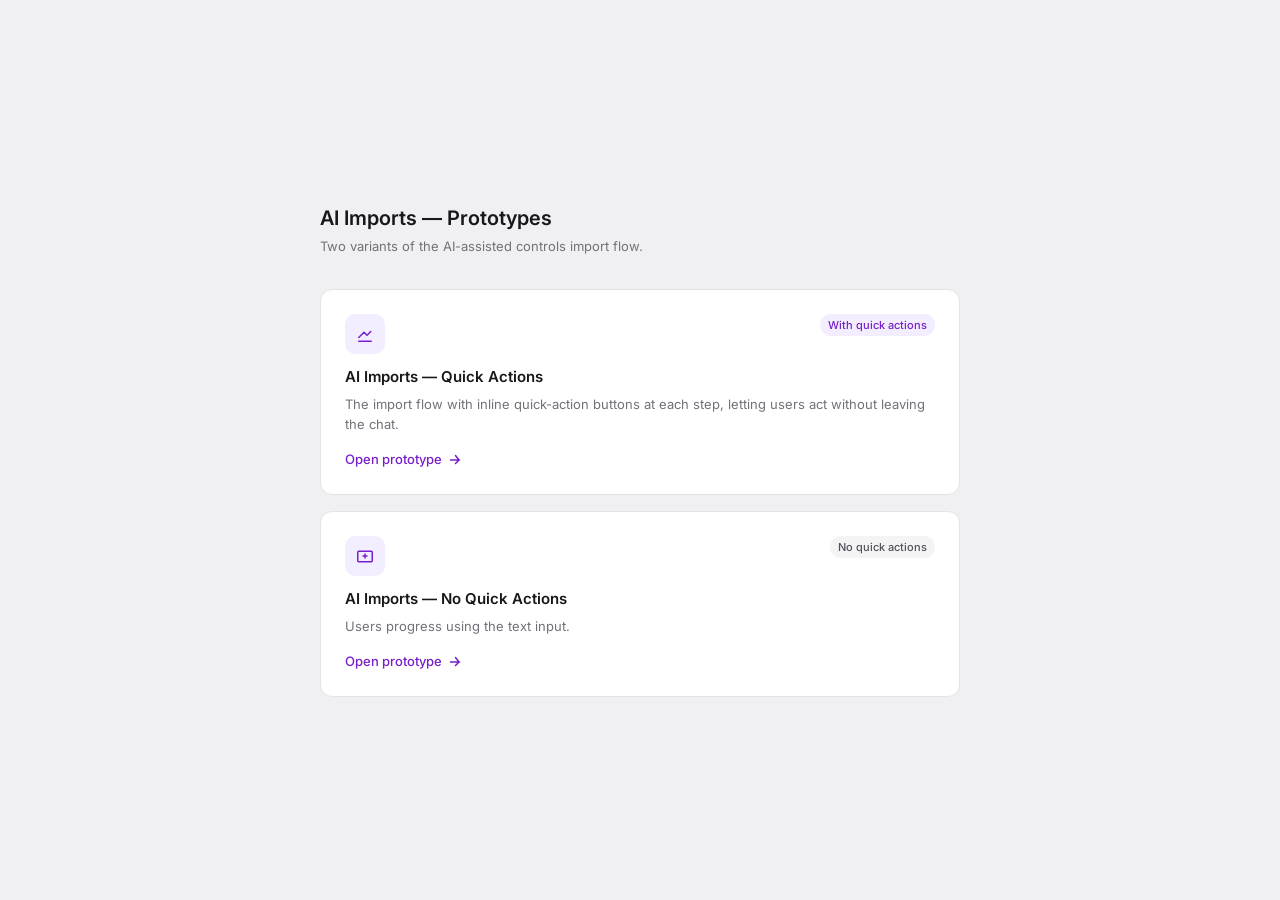
==== commit 2a4e3220: "updated files" ====
--- a/index.html
+++ b/index.html
@@ -3,8708 +3,187 @@
 <head>
 <meta charset="UTF-8">
 <meta name="viewport" content="width=device-width, initial-scale=1.0">
-<title>Vanta – Import Controls</title>
+<title>AI Imports — Prototypes</title>
 <link rel="preconnect" href="https://fonts.googleapis.com">
 <link href="https://fonts.googleapis.com/css2?family=Inter:wght@400;500;600;700&display=swap" rel="stylesheet">
 <link rel="stylesheet" href="alpaca/alpaca-design-tokens.css">
-<link rel="stylesheet" href="alpaca/fa-icon.css">
 <style>
-:root {
-  /* Alias V4 vars to Alpaca tokens so existing CSS keeps working */
-  --purple: var(--alp-token-bg-primary);
-  --purple-hover: var(--alp-token-bg-primaryHover);
-  --purple-active: var(--alp-token-bg-primaryActive);
-  --purple-light: var(--alp-token-bg-primaryWeak);
-  --purple-mid: var(--alp-token-bg-primarySubtle);
-  --border: var(--alp-token-border-weak);
-  --border-mid: var(--alp-token-border-default);
-  --bg: var(--alp-token-bg-default);
-  --surface: var(--alp-token-bg-default);
-  --row-hover: var(--alp-token-bg-defaultHover);
-  --text: var(--alp-token-text-default);
-  --text-mid: var(--alp-token-text-secondary);
-  --text-muted: var(--alp-token-text-experimentalTertiary);
-  --red: var(--alp-token-bg-danger);
-  --amber: var(--alp-token-bg-warning);
-  --sidebar-w: 64px;
-  --topbar-h: 56px;
-  --chat-w: 500px;
-}
 *, *::before, *::after { box-sizing: border-box; margin: 0; padding: 0; }
 html, body { height: 100%; }
 body {
   font-family: 'Inter', sans-serif;
   background: #f0f0f2;
-  color: var(--text);
+  color: #18181b;
   font-size: 14px;
   line-height: 1.5;
+  display: flex;
+  align-items: center;
+  justify-content: center;
+  min-height: 100vh;
+  padding: 40px 20px;
 }
 
-/* ── TOP BAR ────────────────────────────────────────── */
-#topbar {
-  position: fixed; top: 0; left: 0; right: 0; height: var(--topbar-h);
-  background: #fff; border-bottom: 1px solid var(--border);
-  display: flex; align-items: center; padding: 0 16px 0 20px;
-  z-index: 200;
-}
-.tb-logo { display: inline-flex; align-items: center; height: 24px; margin-right: 14px; }
-.tb-logo img { height: 18px; width: auto; display: block; }
-.tb-org {
-  display: flex; align-items: center; gap: 6px; font-size: 13px; font-weight: 500;
-  color: var(--text); cursor: pointer; padding: 4px 8px; border-radius: 6px;
-  border: 1px solid var(--border); background: #fff;
-}
-.tb-org .dot { width: 18px; height: 18px; border-radius: 50%; background: #3b82f6; display: flex; align-items: center; justify-content: center; }
-.tb-org .dot svg { width: 10px; height: 10px; fill: #fff; }
-.tb-spacer { flex: 1; }
-.tb-icons { display: flex; align-items: center; gap: 4px; }
-.tb-icon {
-  width: 32px; height: 32px; border-radius: 6px; display: flex; align-items: center;
-  justify-content: center; cursor: pointer; color: var(--text-mid);
-  transition: background .15s;
-}
-.tb-icon:hover { background: var(--purple-light); color: var(--purple); }
-.tb-avatar {
-  width: 32px; height: 32px; border-radius: 50%; background: var(--purple);
-  color: #fff; font-size: 11px; font-weight: 700;
-  display: flex; align-items: center; justify-content: center; margin-left: 4px; cursor: pointer;
+.page {
+  width: 100%;
+  max-width: 640px;
 }
 
-/* ── LEFT SIDEBAR ───────────────────────────────────── */
-#sidebar {
-  position: fixed; top: var(--topbar-h); left: 0; width: var(--sidebar-w);
-  bottom: 0; background: var(--alp-token-bg-neutralWeak); border-right: 1px solid var(--alp-token-border-weak);
-  display: flex; flex-direction: column; align-items: center;
-  padding: 8px 0; z-index: 100;
+.header {
+  margin-bottom: 32px;
 }
-.sb-avatar { width: 40px; height: 40px; display: flex; align-items: center; justify-content: center; margin-bottom: 4px; }
-.sb-avatar-circle { width: 28px; height: 28px; border-radius: 50%; background: var(--alp-token-bg-primary); display: flex; align-items: center; justify-content: center; color: var(--alp-token-text-onColor); font-size: 12px; font-weight: 700; }
-.sb-nav { flex: 1; display: flex; flex-direction: column; align-items: center; gap: 2px; padding: 4px 0; overflow-y: auto; scrollbar-width: none; }
-.sb-nav::-webkit-scrollbar { display: none; }
-.sb-item {
-  width: 40px; height: 40px; border-radius: 8px;
-  display: flex; align-items: center; justify-content: center;
-  cursor: pointer; color: var(--text-muted); transition: background .15s, color .15s;
-  position: relative; flex-shrink: 0;
+
+.header h1 {
+  font-size: 20px;
+  font-weight: 600;
+  color: #18181b;
+  margin-bottom: 4px;
 }
-.sb-item-inner { display: flex; align-items: center; justify-content: center; }
-.sb-item:hover { background: var(--alp-token-bg-primaryWeak); color: var(--alp-token-text-primary); }
-.sb-item.active { background: var(--alp-token-bg-primaryWeak); color: var(--alp-token-text-primary); }
-.sb-item.active::before {
-  content: ''; position: absolute; left: -8px; top: 50%; transform: translateY(-50%);
-  width: 3px; height: 20px; background: var(--purple); border-radius: 0 2px 2px 0;
+
+.header p {
+  font-size: 13px;
+  color: #71717a;
 }
-.sb-divider { width: 32px; height: 1px; background: var(--border); margin: 4px 0; flex-shrink: 0; }
-.sb-toggle { margin-top: 4px; }
-.sb-toggle-btn {
-  width: 40px; height: 40px; border-radius: 8px; display: flex; align-items: center;
-  justify-content: center; cursor: pointer; color: var(--text-muted);
-  transition: background .15s, color .15s;
+
+.cards {
+  display: flex;
+  flex-direction: column;
+  gap: 16px;
 }
-.sb-toggle-btn:hover { background: var(--purple-light); color: var(--purple); }
 
-/* ── MAIN ───────────────────────────────────────────── */
-#main {
-  position: fixed;
-  top: var(--topbar-h); left: var(--sidebar-w); right: 0; bottom: 0;
-  overflow: hidden; background: #fff;
+.card {
+  background: #fff;
+  border: 1px solid #e4e4e7;
+  border-radius: 12px;
+  padding: 24px;
+  cursor: pointer;
+  text-decoration: none;
+  color: inherit;
+  display: block;
+  transition: border-color 0.15s, box-shadow 0.15s;
 }
-.screen { display: none; height: 100%; }
-.screen.active { display: flex; }
 
-/* ── UPLOAD SCREEN ──────────────────────────────────── */
-#screen-upload {
-  flex-direction: row; overflow: hidden;
-  background: #fff; padding: 8px 8px 0;
-  gap: 8px;
+.card:hover {
+  border-color: #c4b5fd;
+  box-shadow: 0 4px 16px rgba(119, 31, 203, 0.08);
 }
-#screen-upload .cp-inner {
-  width: 100%; flex: 1;
-  background: #fff;
-  border: 1px solid var(--border); border-bottom: none;
-  border-radius: 8px 8px 0 0;
-  overflow: hidden;
+
+.card-top {
+  display: flex;
+  align-items: flex-start;
+  justify-content: space-between;
+  gap: 16px;
+  margin-bottom: 12px;
 }
-#screen-upload .cp-messages { display: flex; flex-direction: column; align-items: center; }
-#screen-upload .ai-upload-intro { max-width: 700px; width: 100%; }
-.ai-upload-plan {
-  max-width: 700px; width: 100%;
-  display: flex; flex-direction: column; gap: 2px;
-  margin-bottom: 20px; flex-shrink: 0;
-}
-.ai-upload-plan .ai-plan-step {
-  display: flex; align-items: center; gap: 8px;
-  padding: 3px 0;
-}
-.ai-upload-plan .ai-plan-icon {
-  display: flex; align-items: center; justify-content: center;
-  width: 20px; height: 20px; flex-shrink: 0;
-}
-.ai-upload-plan .ai-plan-label {
-  font-size: 13px; color: #545352; font-weight: 400;
-}
-.ai-upload-plan .ai-plan-skel {
-  flex: 1; max-width: 180px; height: 12px;
-  background: #ece9e9; border-radius: 4px;
-}
-.ai-upload-wrap {
-  display: flex; flex-direction: column; gap: 0;
-  width: calc(100% - 32px); max-width: 700px; margin: 0 auto 12px;
-  flex-shrink: 0; box-sizing: border-box;
-}
-.ai-input-group { display: flex; flex-direction: column; }
-.ai-planner-bar {
-  background: #faf8f8;
-  border: 1px solid #dcdbdb; border-bottom: none;
-  border-radius: 8px 8px 0 0;
-  font-size: 14px; font-weight: 500; color: #151414;
-  box-shadow: inset 0px -4px 6px 0px rgba(0,0,0,0.02);
-  transition: background .3s, border-color .3s;
-}
-.ai-planner-title-row {
-  display: flex; align-items: center; justify-content: space-between;
-  padding: 4px 4px 4px 10px; cursor: pointer;
-}
-.ai-planner-title-group { display: flex; flex-direction: column; gap: 1px; }
-.ai-planner-active-step { font-size: 11px; font-weight: 400; color: #6e6c6b; display: none; }
-.ai-planner-title-row.planner-collapsed .ai-planner-plan-title { display: none; }
-.ai-planner-title-row.planner-collapsed .ai-planner-active-step { display: block; font-size: 14px; font-weight: 500; color: #151414; }
-.ai-planner-bar.planner-pending { cursor: default; }
-.ai-planner-bar.planner-pending .ai-planner-title-row { cursor: default; }
-.ai-planner-bar.planner-pending .ai-planner-plan-title { color: var(--text-mid); }
-.ai-planner-bar.planner-pending .ai-planner-active-step { color: var(--text-mid); }
-.ai-planner-bar.planner-pending .ai-planner-btn { display: none; }
-.ai-planner-title-row:hover { background: rgba(0,0,0,0.02); }
-.ai-planner-actions { display: flex; align-items: center; }
-.ai-planner-counter { font-size: 12px; color: rgba(110,108,107,0.55); padding: 0 2px; display: inline-flex; align-items: center; gap: 4px; }
-.ai-planner-total-spinner {
-  display: inline-block; width: 9px; height: 9px; flex-shrink: 0;
-  border: 1.5px solid rgba(110,108,107,0.25); border-top-color: rgba(110,108,107,0.6);
-  border-radius: 50%; animation: spin 0.7s linear infinite; cursor: default;
-}
-.ai-planner-spinner-wrap {
-  position: relative; display: inline-flex; align-items: center;
-}
-.ai-planner-spinner-wrap::after {
-  content: attr(data-tip);
-  position: absolute; bottom: calc(100% + 6px); left: 50%; transform: translateX(-50%);
-  background: #1a1a1a; color: #fff; font-size: 11px; font-weight: 400;
-  white-space: nowrap; padding: 4px 8px; border-radius: 4px;
-  pointer-events: none; opacity: 0; transition: opacity .15s;
-  z-index: 999;
-}
-.ai-planner-spinner-wrap:hover::after { opacity: 1; }
-.ai-planner-btn {
-  width: 28px; height: 28px; border-radius: 4px; border: none; background: none;
-  display: flex; align-items: center; justify-content: center;
-  cursor: pointer; color: #6e6c6b; transition: background .15s, color .15s;
+
+.card-icon {
+  width: 40px;
+  height: 40px;
+  border-radius: 10px;
+  background: #f3eeff;
+  display: flex;
+  align-items: center;
+  justify-content: center;
   flex-shrink: 0;
 }
-.ai-planner-btn:hover:not(:disabled) { background: rgba(0,0,0,0.06); color: #151414; }
-.ai-planner-btn:disabled { opacity: 0.3; cursor: default; }
-/* Steps list */
-.ai-planner-steps {
-  display: flex; flex-direction: column; gap: 2px;
-  padding: 0 8px 12px;
+
+.card-icon svg {
+  width: 20px;
+  height: 20px;
+  color: #771fcb;
 }
-.ai-planner-step {
-  display: flex; align-items: center; gap: 2px;
-  padding: 2px; border-radius: 6px;
-}
-.ai-planner-step-icon {
-  display: flex; align-items: center; justify-content: center;
-  width: 28px; height: 28px; flex-shrink: 0;
-}
-.ai-planner-step-text {
-  font-size: 14px; color: #545352; font-weight: 400; flex: 1;
-  overflow: hidden; text-overflow: ellipsis; white-space: nowrap;
-}
-.ai-planner-step-text.locked { color: #c4c3c2; }
-.ai-planner-step-bar {
-  flex: 1; height: 16px; background: #f2efef; border-radius: 4px;
-}
-.ai-planner-skeleton-wrap {
-  position: relative;
-}
-.ai-planner-skeleton-wrap::after {
-  content: '';
-  position: absolute;
-  inset: 0;
-  background: linear-gradient(to bottom, rgba(250,248,248,0) 0%, rgba(250,248,248,0.7) 50%, rgba(250,248,248,1) 100%);
-  pointer-events: none;
-}
-.ai-planner-pending-msg {
-  margin: 0; padding: 10px 14px 12px;
-  font-size: 12px; line-height: 1.5; color: var(--text-mid);
-}
-.ai-upload-card {
-  background: #fff; border: 1px solid #dcdbdb; border-radius: 8px;
-  overflow: hidden; display: flex; flex-direction: column;
-}
-.ai-upload-heading {
-  padding: 16px 16px 0; font-size: 14px; font-weight: 500; color: #151414;
-}
-.ai-upload-intro {
-  font-size: 13px; color: #545352; line-height: 1.6; margin: 0;
-}
-.ai-upload-content { padding: 16px; }
-.ai-dropzone {
-  border: 1.5px dashed #c9c8c7; border-radius: 8px;
-  padding: 40px 24px; text-align: center; cursor: pointer;
-  transition: border-color .2s, background .2s;
-  display: flex; flex-direction: column; align-items: center; gap: 16px;
-}
-.ai-dropzone:hover, .ai-dropzone.drag-over { border-color: #a8a6a5; background: #faf8f8; }
-.ai-dz-text { display: flex; flex-direction: column; gap: 4px; }
-.ai-dz-title { font-size: 16px; font-weight: 500; color: #151414; }
-.ai-dz-sub { font-size: 14px; color: #545352; }
-.ai-dz-btn {
-  display: inline-flex; align-items: center; gap: 6px;
-  border: 1px solid #c9c8c7; border-radius: 4px;
-  padding: 6px 12px; font-size: 14px; font-weight: 500;
-  cursor: pointer; background: #fff; color: #151414;
-  font-family: inherit; transition: border-color .15s;
-}
-.ai-dz-btn:hover { border-color: #9898a6; }
-.ai-dz-template-link {
-  font-size: 13px; color: var(--text-mid); cursor: pointer;
-  background: none; border: none; font-family: inherit;
-  text-decoration: underline; text-underline-offset: 2px; padding: 0;
-}
-.ai-dz-template-link:hover { color: var(--text); }
-.ai-upload-input-row {
-  border-top: 1px solid #dcdbdb; display: flex; align-items: center;
-  padding: 0 16px; height: 56px; gap: 8px;
-}
-.ai-upload-input {
-  flex: 1; border: none; outline: none; background: transparent;
-  font-size: 14px; color: #151414; font-family: inherit;
-}
-.ai-upload-input::placeholder { color: rgba(110,108,107,0.77); }
-.ai-attach-btn {
-  width: 28px; height: 28px; border-radius: 4px; border: none; background: none;
-  display: flex; align-items: center; justify-content: center;
-  cursor: pointer; color: #6e6c6b; transition: background .15s;
-}
-.ai-attach-btn:hover { background: #f0f0f2; }
-.ai-disclaimer { font-size: 12px; color: #6e6c6b; text-align: center; line-height: 1.33; margin-top: 8px; }
 
-/* keep old classes non-breaking */
-.upload-card {
-  background: #fff; border-radius: 10px; border: 1px solid var(--border);
-  width: 100%; overflow: hidden; flex-shrink: 0; display: flex; flex-direction: column; flex: 1;
-}
-.upload-card-body {
-  flex: 1; display: flex; flex-direction: column; align-items: center;
-  padding: 24px 16px; overflow-y: auto;
-}
-.upload-card-content {
-  max-width: 720px; width: 100%; box-sizing: border-box;
-  flex: 1; display: flex; flex-direction: column; justify-content: space-between;
-  gap: 24px;
-}
-.upload-file-badge {
-  display: flex; justify-content: flex-end; align-self: flex-end;
-  background: rgba(239,239,243,0.5); border-radius: 4px;
-  padding: 8px; flex-shrink: 0;
-  font-size: 14px; font-weight: 500; color: #6e6c6b;
+.card-badge {
+  font-size: 11px;
+  font-weight: 500;
+  padding: 3px 8px;
+  border-radius: 20px;
+  background: #f4f4f5;
+  color: #52525b;
   white-space: nowrap;
 }
-.upload-intro-text {
-  font-size: 13px; font-weight: 400; color: var(--text); line-height: 1.6;
-  flex-shrink: 0;
-}
-.upload-card-header {
-  padding: 16px 20px 14px; flex-shrink: 0;
-  border-bottom: 1px solid var(--border);
-  font-size: 14px; font-weight: 600; color: var(--text);
-}
-.upload-card-header-icons {
-  display: flex; align-items: center; gap: 4px;
-}
-.upload-card-icon-btn {
-  display: flex; align-items: center; justify-content: center;
-  width: 28px; height: 28px; border-radius: 4px;
-  cursor: pointer; color: #9898a6;
-  transition: background .15s, color .15s;
-  border: none; background: none;
-}
-.upload-card-icon-btn:hover { background: #f2f2f5; color: var(--text); }
-.upload-sub-card {
-  border: 1px solid var(--border-mid); border-radius: 8px;
-  overflow: hidden; flex-shrink: 0; background: #fff;
-}
-.upload-section-title {
-  font-size: 13px; font-weight: 600; color: var(--text);
-  padding: 14px 16px 10px;
-}
-.dropzone {
-  border: 1.5px dashed var(--border-mid); border-radius: 8px;
-  padding: 36px 24px; text-align: center; cursor: pointer;
-  transition: border-color .2s, background .2s; background: #f6f6f8;
-  margin: 0 16px 16px;
-}
-.dropzone:hover, .dropzone.drag-over { border-color: #b0afae; background: #f0f0f2; }
-.dz-title { font-size: 14px; font-weight: 600; margin-bottom: 4px; }
-.dz-sub { font-size: 12px; color: var(--text-mid); margin-bottom: 2px; }
-.dz-types { font-size: 12px; color: var(--text-mid); margin-bottom: 16px; }
-.dz-btn {
-  display: inline-flex; align-items: center; gap: 6px;
-  border: 1px solid var(--border-mid); border-radius: 6px;
-  padding: 7px 14px; font-size: 13px; font-weight: 500;
-  cursor: pointer; background: #fff; color: var(--text);
-  transition: border-color .15s;
-}
-.dz-btn:hover { border-color: var(--purple); }
-.dz-template { font-size: 13px; color: var(--purple); cursor: pointer; margin-top: 10px; display: block; }
-.dz-template:hover { text-decoration: underline; }
-.upload-card-sep { border-top: 1px solid var(--border); }
-.upload-input { padding: 12px 16px !important; }
 
-/* ── SBS SCREEN ─────────────────────────────────────── */
-#screen-sbs { flex-direction: row; overflow: hidden; gap: 8px; padding: 8px 8px 0; }
-
-/* Sheet panel hidden until revealed */
-#sheet-panel { transition: width .35s ease, opacity .35s ease; }
-#sheet-panel.sp-hidden { width: 0 !important; overflow: hidden; opacity: 0; flex: none; }
-
-/* ── WALKTHROUGH MODE ──
-   When active, all rows in the table other than the focused (AI-flagged) ones are filtered out
-   in renderTable, the tab-bar is hidden, and the surrounding chrome (sheet header,
-   download/save/import controls) is dimmed into the background to focus attention on the
-   highlighted rows. The column-header row stays active so the user can still read column
-   names and trigger header actions. */
-body.walkthrough-active .sp-header {
-  opacity: .35;
-  pointer-events: none;
-  transition: opacity .25s ease;
-}
-body.walkthrough-active .sp-header .sp-close-btn,
-body.walkthrough-active .sp-header .sp-download,
-body.walkthrough-active .sp-header .sp-header-right,
-body.walkthrough-active .sp-header .sp-header-left { opacity: 1; pointer-events: auto; }
-body.walkthrough-active .table-editable tbody tr.ai-row td {
-  background: #fff !important;
-  border-right-color: var(--alp-token-border-weak, #e7e5e4) !important;
-  border-bottom-color: var(--alp-token-border-weak, #e7e5e4) !important;
-}
-body.walkthrough-active .table-editable tbody tr.ai-row td[data-col-key="name"],
-body.walkthrough-active .table-editable tbody tr.ai-row td[data-col-key="id"] {
-  background: #efe9fe !important;
-  border-right-color: #c7b6f3 !important;
-  border-bottom-color: #c7b6f3 !important;
-}
-body.walkthrough-active .table-editable tbody tr.ai-row:hover td {
-  background: #fff !important;
-}
-body.walkthrough-active .table-editable tbody tr.ai-row:hover td[data-col-key="name"],
-body.walkthrough-active .table-editable tbody tr.ai-row:hover td[data-col-key="id"] {
-  background: #e6dffc !important;
-}
-body.walkthrough-active .table-editable tbody tr.duplicate-row td {
-  background: #fff !important;
-  border-right-color: var(--alp-token-border-weak, #e7e5e4) !important;
-  border-bottom-color: var(--alp-token-border-weak, #e7e5e4) !important;
-}
-body.walkthrough-active .table-editable tbody tr.duplicate-row td.cell-has-error {
-  background: #FAE9D2 !important;
-  border-right-color: #efd2a4 !important;
-  border-bottom-color: #efd2a4 !important;
-}
-body.walkthrough-active .table-editable tbody tr.duplicate-row:hover td {
-  background: #fff !important;
-}
-body.walkthrough-active .table-editable tbody tr.duplicate-row:hover td.cell-has-error {
-  background: #f6dfbc !important;
+.card-badge.with-actions {
+  background: #f3eeff;
+  color: #771fcb;
 }
 
-/* ── CHAT PANEL ─────────────────────────────────────── */
-#chat-panel {
-  width: var(--chat-w); flex-shrink: 0;
-  display: flex; flex-direction: column; align-items: center;
-  background: #fff;
-  padding: 0;
-  border: 1px solid var(--border); border-bottom: none; border-radius: 8px 8px 0 0;
-  transition: width .35s ease;
-  overflow: hidden;
-}
-#screen-sbs.chat-full #chat-panel { width: 100%; }
-.cp-inner {
-  width: 100%;
-  background: #fff;
-  border-radius: 0; border: none;
-  display: flex; flex-direction: column;
-  flex: 1; overflow: hidden;
-}
-.cp-header {
-  height: 48px; padding: 0 20px; flex-shrink: 0;
-  display: flex; align-items: center; gap: 10px;
-  border-bottom: 1px solid var(--border);
-}
-.cp-page-title { font-size: 14px; font-weight: 600; color: var(--text); }
-.cp-messages {
-  flex: 1; overflow-y: auto; padding: 16px 20px 24px;
-  display: flex; flex-direction: column; gap: 24px;
-  max-width: 720px; width: 100%; margin: 0 auto; box-sizing: border-box;
-  align-self: center;
-}
-.cp-messages::-webkit-scrollbar { width: 4px; }
-.cp-messages::-webkit-scrollbar-track { background: transparent; }
-.cp-messages::-webkit-scrollbar-thumb { background: var(--border); border-radius: 2px; }
-
-/* File chip */
-.file-chip {
-  display: flex; align-items: center; gap: 10px;
-  border: 1px solid var(--border); border-radius: 8px;
-  padding: 10px 12px; background: #fff; margin: 8px 0;
-}
-.file-chip-icon { color: var(--text-muted); flex-shrink: 0; }
-.file-chip-name { font-size: 13px; font-weight: 500; }
-.file-chip-badge {
-  font-size: 11px; font-weight: 600; color: #1d6bcc;
-  background: #dbeafe; padding: 2px 8px; border-radius: 99px;
-  flex-shrink: 0;
-}
-.file-chip-arrow {
-  width: 28px; height: 28px; border: 1px solid var(--border); border-radius: 6px;
-  display: flex; align-items: center; justify-content: center;
-  cursor: pointer; flex-shrink: 0; color: var(--text-mid);
-}
-.review-card {
-  background: #fff; border: 1px solid var(--border); border-radius: 10px;
-  padding: 14px 16px; display: flex; flex-direction: row; align-items: center; gap: 12px;
-  width: 100%; box-sizing: border-box; cursor: pointer;
-}
-.review-card:hover { border-color: #c5c4cf; }
-.review-card-icon {
-  width: 36px; height: 36px; border-radius: 8px; border: 1px solid var(--border);
-  display: flex; align-items: center; justify-content: center; flex-shrink: 0;
-  background: #fff;
-}
-.review-card-text { flex: 1; min-width: 0; }
-.review-card-header { font-size: 13px; font-weight: 600; color: #1a1a1a; }
-.review-card-body { font-size: 12px; color: var(--text-mid); line-height: 1.4; margin-top: 2px; }
-.review-card-chip {
-  flex-shrink: 0; background: #e8f0fe; color: #3b5bdb;
-  font-size: 12px; font-weight: 500; padding: 4px 10px; border-radius: 20px;
-}
-.file-chip-arrow:hover { border-color: var(--purple); color: var(--purple); }
-
-/* Import card (processing / ready states) */
-.import-card {
-  background: #fff; border: 1px solid #dcdbdb; border-radius: 8px;
-  overflow: hidden; width: 100%; box-sizing: border-box;
-}
-.import-card-header {
-  display: flex; align-items: center; gap: 8px;
-  padding: 12px; border-bottom: 1px solid #efeff3; background: #fff;
-}
-.import-card-file-icon {
-  width: 32px; height: 32px; border-radius: 4px; border: 1px solid #efeff3;
-  display: flex; align-items: center; justify-content: center; flex-shrink: 0; background: #fff;
-}
-.import-card-info { flex: 1; min-width: 0; }
-.import-card-title { font-size: 14px; font-weight: 500; color: #151421; line-height: 1.43; }
-.import-card-sub { font-size: 12px; color: #545352; line-height: 1.33; margin-top: 2px; }
-.import-card-badge {
-  flex-shrink: 0; font-size: 12px; font-weight: 500;
-  padding: 3px 10px; border-radius: 20px;
-  background: #e8f0fe; color: #3b5bdb;
-}
-.import-card-badge--paused {
-  background: #fff3e0; color: #e07a00;
-}
-.import-card-footer {
-  display: flex; align-items: center; gap: 6px;
-  padding: 10px 20px; background: #fff;
-}
-.import-card-footer-left { display: flex; align-items: center; gap: 6px; flex: 1; }
-.import-card-analyzing {
-  font-size: 12px; color: transparent;
-  background: linear-gradient(to right, #6e6c6b 60%, transparent 100%);
-  -webkit-background-clip: text; background-clip: text;
-  white-space: nowrap;
-}
-@keyframes spin { to { transform: rotate(360deg); } }
-.import-card-spin { animation: spin 1.2s linear infinite; display: block; }
-.import-card-extracted { font-size: 12px; color: #6e6c6b; }
-.import-card-action {
-  font-size: 12px; font-weight: 500; color: #151414;
-  background: none; border: none; cursor: pointer; padding: 4px 8px;
-  border-radius: 4px; display: flex; align-items: center; gap: 4px; font-family: inherit;
-  flex-shrink: 0;
-}
-.import-card-action:hover { background: #f5f5f7; }
-.import-card.cf-canvas-open {
-  background: #e6e6e9 !important;
-  border-color: #c9c8cd !important;
-}
-.import-card.cf-canvas-open .import-card-header {
-  background: transparent !important;
-  border-bottom: none;
-}
-.import-card.cf-canvas-open .import-card-file-icon,
-.import-card.cf-canvas-open .import-card-title,
-.import-card.cf-canvas-open .cf-canvas-open-label {
-  color: #6e6c6b !important;
+.card h2 {
+  font-size: 15px;
+  font-weight: 600;
+  color: #18181b;
+  margin-bottom: 6px;
 }
 
-/* Scrollable controls list inside Extracted controls "Ready for review" card */
-.ec-card-rowlist {
-  max-height: 240px; overflow-y: auto;
-  border-top: 1px solid #efeff3;
-  background: #fff;
-}
-.ec-card-rowlist::-webkit-scrollbar { width: 6px; }
-.ec-card-rowlist::-webkit-scrollbar-track { background: transparent; }
-.ec-card-rowlist::-webkit-scrollbar-thumb { background: #dcdbdb; border-radius: 3px; }
-.ec-card-rowlist::-webkit-scrollbar-thumb:hover { background: #b0afae; }
-.ec-card-row {
-  display: grid; grid-template-columns: 70px 1fr 110px;
-  align-items: center; gap: 10px;
-  padding: 7px 12px;
-  font-size: 12px; color: #151421;
-  border-bottom: 1px solid #f3f3f5;
-}
-.ec-card-row:last-child { border-bottom: none; }
-.ec-card-row-id {
-  font-size: 11px; color: #6e6c6b;
-  font-variant-numeric: tabular-nums;
-  overflow: hidden; text-overflow: ellipsis; white-space: nowrap;
-}
-.ec-card-row-name {
-  overflow: hidden; text-overflow: ellipsis; white-space: nowrap;
-}
-.ec-card-row-owner {
-  font-size: 11px; color: #6e6c6b;
-  overflow: hidden; text-overflow: ellipsis; white-space: nowrap;
-  text-align: right;
+.card p {
+  font-size: 13px;
+  color: #71717a;
+  line-height: 1.55;
 }
 
-/* Review-summary inside Extracted controls "Ready for review" card.
-   Replaces the per-control list with a short list of items to review. */
-.ec-card-summary-list {
-  border-top: 1px solid #efeff3;
-  background: #fff;
-  padding: 4px 0;
-}
-.ec-card-summary-row {
-  display: flex; align-items: flex-start; gap: 10px;
-  padding: 10px 14px;
-  border-bottom: 1px solid #f3f3f5;
-}
-.ec-card-summary-row:last-child { border-bottom: none; }
-.ec-card-summary-icon {
-  width: 20px; height: 20px; border-radius: 5px;
-  display: flex; align-items: center; justify-content: center;
-  flex-shrink: 0; margin-top: 1px;
-}
-.ec-card-summary-icon--ai { background: #f4e8ff; color: #8e34e3; }
-.ec-card-summary-icon--warn { background: #fff1e0; color: #b86a00; }
-.ec-card-summary-text { min-width: 0; flex: 1; }
-.ec-card-summary-title {
-  font-size: 13px; font-weight: 500; color: var(--text);
-  line-height: 1.35;
-}
-.ec-card-summary-meta {
-  font-size: 12px; color: var(--text-mid);
-  line-height: 1.4; margin-top: 1px;
-}
-.cf-canvas-open-label { font-size: 13px; font-weight: 500; color: #151414; white-space: nowrap; flex-shrink: 0; }
-
-/* Mapping summary card — shown in chat before extracted controls */
-.map-card-section {
-  background: #fff; border-top: 1px solid #efeff3;
-  padding: 10px 14px 8px;
-}
-.map-card-section.map-card-section--attention {
-  background: #fff;
-  border-top: 1px solid #efeff3;
-}
-.map-card-section-label {
-  display: flex; align-items: center; gap: 6px;
-  font-size: 12px; font-weight: 600;
-  color: #6e6c6b;
-  margin-bottom: 6px;
-}
-.map-card-section--attention .map-card-section-label { color: #7c3aed; }
-.map-card-section--attention .map-card-section-label svg { color: #7c3aed; }
-.map-row {
-  display: grid; grid-template-columns: 1fr 14px 1fr;
-  align-items: center; gap: 8px;
-  padding: 6px 0; font-size: 12px; line-height: 1.35;
-}
-.map-row + .map-row { border-top: 1px solid #f4f4f6; }
-.map-card-section--attention .map-row + .map-row { border-top-color: #f4f4f6; }
-.map-row-src {
-  color: #6e6c6b; overflow: hidden;
-  text-overflow: ellipsis; white-space: nowrap;
-  font-variant-numeric: tabular-nums;
-}
-.map-row-arrow { color: #c9c8c7; display: flex; justify-content: center; }
-.map-row-dst {
-  color: #151421; font-weight: 500;
-  display: inline-flex; align-items: center; gap: 6px;
-  min-width: 0;
-}
-.map-row-dst-name {
-  overflow: hidden; text-overflow: ellipsis; white-space: nowrap;
-}
-.map-row-chip {
-  flex-shrink: 0;
-  font-size: 9px; font-weight: 600; letter-spacing: .02em;
-  padding: 1px 6px; border-radius: 8px;
-  background: #e8e8ec; color: #6b6b80;
-}
-.map-row-chip--new {
-  background: #f0ebfc; color: #6d2bd4;
-  display: inline-flex; align-items: center; gap: 4px;
-}
-.map-row-chip--new svg { color: #7c3aed; flex-shrink: 0; }
-.map-card-attention-foot {
-  display: inline-flex; align-items: center; gap: 5px;
-  font-size: 12px; color: #b25a06; flex: 1;
-}
-.map-card-rest-summary {
-  padding: 10px 14px;
-  font-size: 12px; color: #6e6c6b;
-  background: #fafafa; border-top: 1px solid #efeff3;
+.card-arrow {
+  display: flex;
+  align-items: center;
+  gap: 6px;
+  margin-top: 16px;
+  font-size: 13px;
+  font-weight: 500;
+  color: #771fcb;
 }
 
-/* ── Column Mapping Review Page ──────────────────────── */
-.mr-body {
-  flex: 1; min-height: 0; overflow: auto;
-  background: #fafafa;
+.card-arrow svg {
+  width: 14px;
+  height: 14px;
 }
-.mr-body-inner {
-  max-width: 720px; margin: 0 auto;
-  padding: 24px 32px 80px;
-  display: flex; flex-direction: column; gap: 20px;
-}
-.mr-summary {
-  font-size: 13px; color: #545352; line-height: 1.5;
-  background: #fff; border: 1px solid #efeff3;
-  border-radius: 8px; padding: 14px 16px;
-}
-.mr-summary strong { color: #151421; font-weight: 600; }
-.mr-summary-callout {
-  display: inline-flex; align-items: center; gap: 6px;
-  margin-top: 6px; font-size: 12px; color: #7c3aed;
-}
-.mr-summary-callout svg { flex-shrink: 0; }
-.mr-section {
-  display: flex; flex-direction: column; gap: 8px;
-}
-.mr-section-label {
-  display: flex; align-items: center; gap: 8px;
-  font-size: 12px; font-weight: 600;
-  color: #6e6c6b;
-  padding: 0 4px 8px;
-  border-bottom: 1px solid #efeff3;
-}
-.mr-section-label--attention { color: #7c3aed; }
-.mr-section-label--attention svg { color: #7c3aed; }
-.mr-section-count {
-  margin-left: auto;
-  font-weight: 500; color: #8c8a89;
-}
-.mr-rows {
-  display: flex; flex-direction: column;
-  background: #fff; border: 1px solid #efeff3;
-  border-radius: 8px; overflow: visible;
-}
-.mr-row {
-  display: grid; grid-template-columns: 1fr 18px 1fr auto;
-  align-items: center; gap: 12px;
-  padding: 14px 16px; border-bottom: 1px solid #f3f3f5;
-  position: relative;
-  transition: background .12s;
-}
-.mr-row:last-child { border-bottom: none; }
-.mr-row:hover { background: #fafafa; }
-.mr-row.mr-row--attention { background: #fff; }
-.mr-row.mr-row--attention:hover { background: #fafafa; }
-.mr-row.mr-row--removed { opacity: 0.5; }
-.mr-row.mr-row--removed .mr-src-name,
-.mr-row.mr-row--removed .mr-dst-name { text-decoration: line-through; color: #8c8a89; }
-.mr-src {
-  display: flex; flex-direction: column; gap: 2px; min-width: 0;
-}
-.mr-src-label {
-  font-size: 12px; font-weight: 500;
-  color: #8c8a89;
-}
-.mr-src-name {
-  font-size: 13px; color: #151421; font-weight: 500;
-  overflow: hidden; text-overflow: ellipsis; white-space: nowrap;
-}
-.mr-arrow { color: #c9c8c7; display: flex; justify-content: center; }
-.mr-dst {
-  display: flex; flex-direction: column; gap: 2px; min-width: 0;
-}
-.mr-dst-label {
-  font-size: 12px; font-weight: 500;
-  color: #8c8a89;
-  display: inline-flex; align-items: center; gap: 6px;
-}
-.mr-dst-name-row {
-  display: inline-flex; align-items: center; gap: 8px;
-  min-width: 0;
-}
-button.mr-dst-name-row {
-  appearance: none; background: transparent; border: 1px solid transparent;
-  padding: 4px 6px; margin: -4px -6px;
-  border-radius: 6px; cursor: pointer;
-  font-family: inherit; font-size: inherit; text-align: left;
-  color: inherit;
-  transition: background .12s, border-color .12s;
-}
-button.mr-dst-name-row:hover {
-  background: #f5f5f7; border-color: #efeff3;
-}
-button.mr-dst-name-row:focus-visible {
-  outline: none; background: #f5f5f7; border-color: var(--purple);
-}
-.mr-dst-caret {
-  color: #8c8a89; flex-shrink: 0; margin-left: 2px;
-}
-button.mr-dst-name-row:hover .mr-dst-caret { color: var(--purple); }
-.mr-dst-name {
-  font-size: 13px; color: #151421; font-weight: 500;
-  overflow: hidden; text-overflow: ellipsis; white-space: nowrap;
-}
-.mr-dst-chip {
-  flex-shrink: 0;
-  font-size: 9px; font-weight: 600; letter-spacing: .02em;
-  padding: 1px 6px; border-radius: 8px;
-  background: #e8e8ec; color: #6b6b80;
-}
-.mr-dst-chip--new {
-  background: #f0ebfc; color: #6d2bd4;
-  display: inline-flex; align-items: center; gap: 4px;
-}
-.mr-dst-chip--new svg { color: #7c3aed; flex-shrink: 0; }
-.mr-required {
-  font-size: 11px; font-weight: 500;
-  color: #b91c1c;
-}
-.mr-actions {
-  display: flex; align-items: center; gap: 2px; flex-shrink: 0;
-}
-.mr-action-btn {
-  display: inline-flex; align-items: center; justify-content: center;
-  width: 30px; height: 30px; border-radius: 6px;
-  border: none; background: transparent; cursor: pointer;
-  color: #6e6c6b; font-family: inherit;
-  transition: background .12s, color .12s;
-}
-.mr-action-btn:hover { background: #ede9fb; color: var(--purple); }
-.mr-action-btn.mr-action-remove:hover { background: #fdecec; color: #b91c1c; }
-.mr-action-btn[disabled] { opacity: 0.35; cursor: not-allowed; }
-.mr-action-btn[disabled]:hover { background: transparent; color: #6e6c6b; }
-.mr-action-btn.mr-action-restore { color: var(--purple); }
-.mr-action-btn.mr-action-restore:hover { background: #ede9fb; }
-
-.mr-footer {
-  flex-shrink: 0; border-top: 1px solid var(--border);
-  padding: 12px 24px; display: flex; align-items: center; justify-content: flex-end; gap: 10px;
-  background: #fff;
-}
-.mr-secondary {
-  font-size: 13px; font-weight: 500; color: #151414;
-  background: transparent; border: 1px solid #c9c8c7;
-  padding: 8px 14px; border-radius: 6px;
-  cursor: pointer; font-family: inherit;
-}
-.mr-secondary:hover { background: #f5f5f7; }
-.mr-primary {
-  font-size: 13px; font-weight: 500; color: #fff;
-  background: var(--purple); border: 1px solid var(--purple);
-  padding: 8px 16px; border-radius: 6px;
-  cursor: pointer; font-family: inherit;
-}
-.mr-primary:hover { background: #6d2bd4; }
-
-/* When the mapping-dropdown is anchored to a mapping-review row */
-body.mr-edit-active { /* placeholder so we know the mapping page is showing the dropdown */ }
-
-/* Focus-rows card — shows AI-flagged or duplicate rows inline in the agent view */
-.focus-card {
-  background: #fff; border: 1px solid #dcdbdb; border-radius: 8px;
-  overflow: hidden; width: 100%; box-sizing: border-box;
-}
-.focus-card.is-resolved { background: #fafafa; }
-.focus-card-header {
-  display: flex; align-items: center; gap: 10px;
-  padding: 10px 12px; border-bottom: 1px solid #efeff3;
-}
-.focus-card-icon {
-  width: 28px; height: 28px; border-radius: 6px; flex-shrink: 0;
-  display: flex; align-items: center; justify-content: center;
-}
-.focus-card-icon.ai { background: #f0ebfc; color: #7c3aed; }
-.focus-card-icon.dup { background: #fdf1e4; color: #d97706; }
-.focus-card-icon.map { background: #eef2fb; color: #3b5bdb; }
-.focus-card-icon.err { background: #fff0f0; color: #c2410c; }
-.focus-card-title-group { flex: 1; min-width: 0; display: flex; flex-direction: column; gap: 1px; }
-.focus-card-title { font-size: 13px; font-weight: 600; color: #151421; line-height: 1.35; }
-.focus-card-sub { font-size: 12px; color: #6e6c6b; line-height: 1.35; }
-.focus-card-review {
-  font-size: 12px; font-weight: 500; color: #151414;
-  background: none; border: none; cursor: pointer; padding: 5px 8px;
-  border-radius: 6px; display: inline-flex; align-items: center; gap: 5px; font-family: inherit;
-  flex-shrink: 0;
-}
-.focus-card-review:hover { background: #f5f5f7; }
-.focus-card-footer {
-  display: flex; align-items: center; justify-content: space-between;
-  padding: 6px 8px; border-top: 1px solid #efeff3;
-  border-radius: inherit;
-}
-.focus-card-footer-status {
-  display: inline-flex; align-items: center; gap: 6px;
-  padding: 0 8px;
-  font-size: 12px; color: var(--text-mid);
-}
-.focus-card-footer-status::before {
-  content: ""; width: 6px; height: 6px; border-radius: 50%;
-  background: #d49b2a; flex-shrink: 0;
-}
-.focus-card-footer-status--ok::before { background: #2a8a4a; }
-.focus-card-rowlist {
-  display: flex; flex-direction: column;
-  background: #fff;
-  max-height: 320px; overflow-y: auto;
-}
-.focus-card-rowlist::-webkit-scrollbar { width: 6px; }
-.focus-card-rowlist::-webkit-scrollbar-track { background: transparent; }
-.focus-card-rowlist::-webkit-scrollbar-thumb { background: #dcdbdb; border-radius: 3px; }
-.focus-card-rowlist::-webkit-scrollbar-thumb:hover { background: #b0afae; }
-.focus-card.is-resolved .focus-card-rowlist { background: #fafafa; }
-.focus-card-row.focus-card-row--more {
-  display: flex; align-items: center; justify-content: center;
-  padding: 8px 12px; font-size: 12px; color: var(--text-mid);
-  background: #fafafa; border-top: 1px solid #f3f3f5;
-}
-.focus-card-row {
-  display: grid; align-items: center;
-  gap: 10px; padding: 8px 12px;
-  border-bottom: 1px solid #f3f3f5;
-  font-size: 12px; color: #151421;
-}
-.focus-card-row:last-child { border-bottom: none; }
-.focus-card-row .fc-row-num {
-  font-size: 11px; color: #9e9d9c; font-variant-numeric: tabular-nums;
-  width: 44px; flex-shrink: 0;
-}
-.focus-card-row .fc-id {
-  font-size: 11px; color: #6e6c6b; font-variant-numeric: tabular-nums;
-  width: 64px; flex-shrink: 0;
-  display: inline-flex; align-items: center; gap: 4px;
-}
-.focus-card-row .fc-name {
-  min-width: 0; overflow: hidden; text-overflow: ellipsis; white-space: nowrap;
-  font-weight: 500; color: #151421;
-}
-.focus-card-row .fc-name-edit {
-  font: inherit; color: inherit; background: #fff; border: 1px solid transparent;
-  border-radius: 4px; padding: 3px 6px; margin: -3px -6px; width: 100%;
-  outline: none;
-}
-.focus-card-row .fc-name-edit:hover { border-color: #e7e5e4; }
-.focus-card-row .fc-name-edit:focus { border-color: var(--purple); box-shadow: 0 0 0 2px rgba(124,58,237,.12); background: #fff; }
-.focus-card-row .fc-name.is-cleared { color: #a1a1aa; font-weight: 400; font-style: italic; }
-.focus-card-row .fc-name .fc-sparkle {
-  display: inline-flex; align-items: center; justify-content: center;
-  margin-right: 5px; color: #7c3aed; flex-shrink: 0;
-}
-.focus-card-row .fc-meta {
-  font-size: 11px; color: #6e6c6b;
-  overflow: hidden; text-overflow: ellipsis; white-space: nowrap;
-}
-.focus-card-row--ai { grid-template-columns: 44px 64px 1fr; }
-.focus-card-row--ai-item {
-  display: grid; grid-template-columns: 110px 1fr; gap: 12px;
-  padding: 10px 14px;
-}
-.focus-card-row--ai-item .fc-item-label {
-  font-size: 11px; color: #6e6c6b;
-}
-.focus-card-row--ai-item .fc-item-value {
-  font-size: 13px; color: #151421; font-weight: 500;
-  display: inline-flex; align-items: center; gap: 4px;
-  overflow: hidden; text-overflow: ellipsis; white-space: nowrap;
-}
-.focus-card-row--dup { grid-template-columns: 44px 64px 1fr 140px; }
-.focus-card-row--dup-set { grid-template-columns: 1fr auto; gap: 10px; }
-.focus-card-row--dup-preview {
-  display: flex; flex-direction: column; gap: 6px;
-  align-items: flex-start;
-  padding: 10px 14px;
-}
-.focus-card-row--dup-preview .fc-preview-head {
-  display: flex; align-items: center; gap: 6px;
-  margin-bottom: 2px;
-}
-.focus-card-row--dup-preview .fc-preview-name {
-  font-size: 13px; font-weight: 500; color: #151421;
-}
-.focus-card-row--dup-preview .fc-preview-row {
-  display: inline-flex; align-items: center; gap: 8px;
-  font-size: 12px; color: #545352;
-  padding-left: 4px;
-}
-.focus-card-row--dup-preview .fc-preview-chip {
-  display: inline-flex; align-items: center;
-  font-size: 10px; font-weight: 600; letter-spacing: .02em;
-  padding: 2px 7px; border-radius: 10px;
-  min-width: 56px; justify-content: center;
-}
-.fc-preview-chip--keep { background: #ecfdf3; color: #08815a; }
-.fc-preview-chip--remove { background: #fdecec; color: #b42318; }
-.fc-preview-detail { font-variant-numeric: tabular-nums; }
-.fc-preview-remove .fc-preview-detail { color: #6e6c6b; text-decoration: line-through; }
-.focus-card-row--dup-set .fc-name {
-  font-size: 13px; font-weight: 500; color: #151421;
-}
-.focus-card-row--dup-set .fc-meta {
-  font-size: 11px; color: #6e6c6b; white-space: nowrap;
-}
-.focus-card-row--map { grid-template-columns: 1fr 1fr 110px; gap: 12px; }
-.focus-card-row--err { grid-template-columns: 1fr 90px 1fr; gap: 12px; }
-.focus-card-row--err .fc-err-name { font-weight: 500; color: #151421; overflow: hidden; text-overflow: ellipsis; white-space: nowrap; font-family: var(--mono, ui-monospace, SFMono-Regular, Menlo, monospace); }
-.focus-card-row--err .fc-err-name.is-text { font-family: var(--font, inherit); }
-.focus-card-row--err .fc-err-meta {
-  font-size: 11px; font-weight: 500; padding: 2px 7px; border-radius: 10px;
-  background: #f5edff; color: #7c3aed; text-align: center;
-  justify-self: start; align-self: center; white-space: nowrap;
-}
-.focus-card-row--err .fc-err-rows { font-size: 11px; color: #6e6c6b; overflow: hidden; text-overflow: ellipsis; white-space: nowrap; justify-self: end; align-self: center; }
-.focus-card-row--map-head {
-  font-size: 12px;
-  color: #8a8784; font-weight: 500;
-  padding-top: 10px; padding-bottom: 10px;
-  border-bottom: 1px solid #ebe9e6;
-}
-.focus-card-row--map-head .fc-imported,
-.focus-card-row--map-head .fc-mapped { color: #8a8784; font-weight: 500; }
-.focus-card-row--map-head .fc-badge-head { text-align: left; }
-.focus-card-row--map .fc-imported { color: #52525b; }
-.focus-card-row--map .fc-mapped { color: #151421; font-weight: 500; }
-.focus-card-row--map .fc-mapped.is-empty { color: #a1a1aa; font-weight: 400; }
-.focus-card-row--map .fc-badge {
-  font-size: 11px; font-weight: 500; padding: 2px 7px; border-radius: 10px;
-  background: #f0f0f2; color: #6e6c6b; text-align: center;
-  width: 98px; box-sizing: border-box; justify-self: stretch;
-  white-space: nowrap; overflow: hidden;
-  display: inline-flex; align-items: center; justify-content: center; gap: 2px;
-}
-.focus-card-actions {
-  display: flex; align-items: center; gap: 6px;
-  padding: 10px 12px; border-top: 1px solid #efeff3;
-  background: #fafafa;
-  flex-wrap: wrap;
-}
-.focus-card.is-resolved .focus-card-actions {
-  background: #fafafa;
-  color: #6e6c6b;
-}
-.focus-card-action {
-  font-size: 12px; font-weight: 500; color: #151414;
-  background: #fff; border: 1px solid #dcdbdb; cursor: pointer;
-  padding: 6px 12px; border-radius: 6px;
-  display: inline-flex; align-items: center; gap: 4px; font-family: inherit;
-}
-.focus-card-action:hover { background: #f5f5f7; border-color: #c7c5c4; }
-.focus-card-action.primary {
-  background: var(--purple); border-color: var(--purple); color: #fff;
-}
-.focus-card-action.primary:hover { background: var(--purple-hover); border-color: var(--purple-hover); }
-.focus-card-action.subtle {
-  background: none; border-color: transparent; color: #6e6c6b;
-}
-.focus-card-action.subtle:hover { background: #f0f0f2; color: #151414; }
-.focus-card-resolved-bar {
-  display: flex; align-items: center; gap: 6px;
-  padding: 10px 12px; border-top: 1px solid #efeff3;
-  font-size: 12px; color: #6e6c6b;
-  background: #fafafa;
-}
-.focus-card-resolved-bar svg { color: #16a34a; }
-
-/* Processing section */
-.thinking-section {
-  border: 1px solid var(--border); border-radius: 8px;
-  padding: 10px 14px; margin: 8px 0; background: #fafafa;
-}
-.thinking-header {
-  display: flex; align-items: center; justify-content: space-between;
-  font-size: 13px; font-weight: 500; cursor: pointer;
-}
-.thinking-steps { margin-top: 10px; display: flex; flex-direction: column; gap: 6px; }
-.thinking-step {
-  display: flex; align-items: center; gap: 8px;
-  font-size: 12px; color: var(--text-mid);
-}
-.thinking-dot {
-  width: 8px; height: 8px; border-radius: 50%; background: var(--purple); flex-shrink: 0;
-}
-.thinking-dot.pending { background: var(--border-mid); }
-
-/* AI message */
-.ai-msg { font-size: 13px; line-height: 1.6; color: var(--text); padding: 8px 0; }
-.ai-msg p + p { margin-top: 6px; }
-
-/* Inline conversational recommendations in chat */
-.ai-inline-prompt { padding-top: 2px; padding-bottom: 2px; }
-.ai-inline-prompt-q { margin-bottom: 4px; }
-.ai-suggestion-row {
-  display: flex; flex-direction: column; align-items: flex-start;
-  gap: 2px; margin-top: 4px;
-}
-.ai-suggestion {
-  font-size: 13px; line-height: 1.5; color: var(--text-mid);
-  padding: 1px 0; user-select: text;
-}
-.ai-suggestion::before { content: "→ "; color: var(--text-muted); }
-.ai-inline-prompt.is-spent .ai-suggestion { opacity: .5; }
-
-/* User reply bubble */
-.user-reply {
-  display: flex; justify-content: flex-end; margin: 6px 0;
-}
-.user-reply-bubble {
-  background: #f4f4f6; border-radius: 12px 12px 4px 12px;
-  padding: 8px 14px; font-size: 13px; max-width: 85%;
-}
-
-/* Guide checklist */
-.guide-section { margin: 8px 0; }
-.guide-header {
-  display: flex; justify-content: space-between; align-items: baseline;
-  font-size: 13px; font-weight: 600; margin-bottom: 8px;
-}
-.guide-count { font-size: 12px; color: var(--text-muted); font-weight: 400; }
-.guide-list { border: 1px solid var(--border); border-radius: 8px; overflow: hidden; }
-.guide-item {
-  display: flex; align-items: center; gap: 10px;
-  padding: 10px 14px; font-size: 13px; color: var(--text);
-  border-bottom: 1px solid var(--border);
-  transition: background .15s;
-}
-.guide-item:last-child { border-bottom: none; }
-.guide-subitem { padding-left: 36px; font-size: 12px; color: var(--text-muted); }
-.guide-item.done { color: var(--text-muted); text-decoration: line-through; }
-.guide-radio {
-  width: 16px; height: 16px; border-radius: 50%;
-  border: 1.5px solid var(--border-mid); flex-shrink: 0;
-  display: flex; align-items: center; justify-content: center;
-}
-.guide-radio.done { border-color: var(--purple); background: var(--purple); }
-.guide-radio.done::after {
-  content: ''; width: 6px; height: 6px; border-radius: 50%; background: #fff;
-}
-
-/* AI Select card */
-.ai-select-card { overflow: hidden; }
-.ai-select-skel-row {
-  height: 14px; background: #ececee; border-radius: 4px; margin: 9px 14px;
-}
-.ai-select-title { padding: 10px 14px 6px; font-size: 13px; font-weight: 600; color: var(--text); }
-.ai-select-title .ai-select-note { display: block; margin-top: 3px; font-size: 12px; font-weight: 400; color: #6b6a6a; }
-.ai-select-list { display: flex; flex-direction: column; }
-.ai-select-item {
-  display: flex; align-items: center; justify-content: space-between;
-  padding: 8px 14px; font-size: 13px; cursor: pointer; transition: background .15s; gap: 8px;
-}
-.ai-select-item:hover { background: #f5f5f7; }
-.ai-select-item.is-active { background: #f5f5f7; }
-.ai-select-label { display: flex; align-items: center; gap: 6px; }
-.ai-select-num { color: var(--text-muted); font-size: 12px; min-width: 18px; }
-.ai-select-text { font-size: 13px; color: var(--text); }
-.ai-select-shortcuts {
-  display: flex; align-items: center; gap: 6px; flex-shrink: 0;
-  opacity: 0; transition: opacity .1s;
-}
-.ai-select-item.is-active .ai-select-shortcuts { opacity: 1; }
-.ai-select-arrows { display: flex; align-items: center; gap: 2px; color: var(--text-muted); }
-.ai-select-return {
-  display: flex; align-items: center; gap: 3px; font-size: 11px; color: var(--text-muted);
-  background: #e8e8ec; border-radius: 4px; padding: 2px 6px;
-}
-
-/* Step card */
-.step-card { border: 1px solid var(--border); border-radius: 8px; overflow: hidden; margin: 8px 0; }
-.step-card-header {
-  display: flex; align-items: center; gap: 10px; padding: 10px 14px;
-  font-size: 13px; cursor: pointer;
-  border-bottom: 1px solid var(--border);
-}
-.step-radio {
-  width: 16px; height: 16px; border-radius: 50%;
-  border: 1.5px solid var(--border-mid); flex-shrink: 0;
-}
-.step-radio.active { border-color: var(--purple); }
-.step-name { flex: 1; font-weight: 500; }
-.step-nav {
-  display: flex; align-items: center; gap: 6px;
-  font-size: 12px; color: var(--text-muted);
-}
-.step-nav-btn {
-  width: 20px; height: 20px; display: flex; align-items: center; justify-content: center;
-  cursor: pointer; border-radius: 4px; color: var(--text-muted);
-}
-.step-nav-btn:hover { background: var(--purple-light); color: var(--purple); }
-.step-expand { color: var(--text-muted); cursor: pointer; }
-.step-body { padding: 12px 14px; }
-.step-question { font-size: 13px; margin-bottom: 10px; }
-.step-options { display: flex; flex-direction: column; gap: 1px; }
-.step-option {
-  display: flex; align-items: center; padding: 8px 10px; border-radius: 6px;
-  font-size: 13px; cursor: pointer; transition: background .15s; gap: 8px;
-}
-.step-option:hover { background: var(--purple-light); }
-.step-option.active { background: var(--purple-light); color: var(--purple); font-weight: 500; }
-.step-option-num { color: var(--text-muted); font-size: 12px; width: 16px; flex-shrink: 0; }
-.step-option-actions { margin-left: auto; display: flex; align-items: center; gap: 8px; }
-.step-opt-arrows { color: var(--text-muted); font-size: 11px; }
-.step-opt-select {
-  font-size: 12px; font-weight: 600; color: var(--purple);
-  display: flex; align-items: center; gap: 2px; cursor: pointer;
-  padding: 3px 8px; border-radius: 4px; transition: background .15s;
-}
-.step-opt-select:hover { background: var(--purple-mid); }
-
-/* Chat bottom — wrapper + stepper + prompt card */
-.cp-bottom-wrap {
-  flex-shrink: 0; margin: 0 auto 12px;
-  max-width: 720px; width: calc(100% - 24px); box-sizing: border-box;
-  display: flex; flex-direction: column;
-}
-#cp-stepper {
-  background: #f6f6f9; border: 1px solid var(--border);
-  border-radius: 8px 8px 0 0; border-bottom: none;
-  overflow: hidden; box-sizing: border-box; flex-shrink: 0;
-  display: none;
-  width: 100%;
-}
-.cp-bottom {
-  border-radius: 8px;
-  border: 1px solid var(--border); background: #fff; overflow: hidden;
-  width: 100%; box-sizing: border-box;
-}
-.cp-bottom-wrap.stepper-active .cp-bottom {
-  border-top-left-radius: 0; border-top-right-radius: 0;
-}
-.cp-bottom-wrap.planner-active .cp-bottom {
-  border-top-left-radius: 0; border-top-right-radius: 0;
-}
-#cp-planner-bar {
-  display: none;
-}
-.cp-bottom-wrap.stepper-active #cp-planner-bar {
-  border-top-left-radius: 0 !important; border-top-right-radius: 0 !important;
-}
-#cp-prompt { display: none; }
-.cp-prompt-sep { border-top: 1px solid var(--border); }
-.cp-input {
-  width: 100%; border: none; outline: none; font-size: 13px;
-  color: var(--text); font-family: inherit; background: transparent;
-  padding: 12px 14px; box-sizing: border-box; display: block;
-}
-.cp-input::placeholder { color: var(--text-muted); }
-
-/* ── SPREADSHEET PANEL ──────────────────────────────── */
-#sheet-panel {
-  flex: 1; min-height: 0; display: flex; flex-direction: column; overflow: hidden;
-  background: #fff; padding: 0;
-  border: 1px solid var(--border); border-bottom: none; border-radius: 8px 8px 0 0;
-}
-.sp-inner {
-  flex: 1; min-height: 0; display: flex; flex-direction: column; overflow: clip;
-  background: #fff; border-radius: 0; border: none;
-  position: relative;
-}
-.sp-header {
-  flex-shrink: 0; border-bottom: 1px solid var(--border);
-}
-.sp-header-row {
-  height: 48px; padding: 0 16px; display: flex; align-items: center; justify-content: space-between;
-}
-.sp-header-left { display: flex; align-items: center; gap: 8px; color: var(--text-mid); }
-.sp-title-inline { font-size: 14px; font-weight: 600; color: var(--text); }
-.sp-header-right { display: flex; align-items: center; gap: 8px; }
-.sp-close-btn {
-  width: 28px; height: 28px; display: flex; align-items: center; justify-content: center;
-  border: none; background: none; cursor: pointer; color: var(--text-mid); border-radius: 4px;
-}
-.sp-close-btn:hover { background: #f5f5f7; color: var(--text); }
-.sp-breadcrumb { font-size: 12px; color: var(--text-muted); margin-bottom: 4px; }
-.sp-back-crumb {
-  display: inline-flex; align-items: center; gap: 4px;
-  font-size: 12px; color: var(--text-muted); margin-bottom: 4px;
-  cursor: pointer;
-}
-.sp-back-crumb:hover { color: var(--text-mid); }
-.cf-body { flex: 1; overflow-y: auto; padding: 20px 24px 16px; display: flex; flex-direction: column; align-items: stretch; gap: 0; }
-.btn-cf-save { padding: 7px 14px; border-radius: 6px; border: none; font-size: 13px; font-weight: 400; background: #151414; color: #fff; cursor: pointer; font-family: inherit; }
-.btn-cf-save:hover { background: #2a2a2a; }
-.cf-body-inner { width: 100%; }
-.cf-field-row { margin-bottom: 8px; }
-.cf-input {
-  width: 100%; box-sizing: border-box;
-  border: 1px solid var(--border); border-radius: 4px;
-  padding: 6px 10px; font-size: 14px; font-family: inherit; color: #151414;
-  outline: none;
-}
-.cf-input:focus { border-color: var(--purple); box-shadow: 0 0 0 2px rgba(124,58,237,.12); }
-.cf-input-muted::placeholder { color: #9e9d9c; }
-.cf-input::placeholder { color: #9e9d9c; }
-.cf-divider { height: 1px; background: var(--border); margin: 8px 0; }
-.cf-section-header {
-  display: flex; align-items: center; justify-content: space-between;
-  padding: 12px 0 4px; font-size: 13px; color: var(--text); font-weight: 500; margin-bottom: 2px;
-}
-.cf-add-wrap { position: relative; }
-.cf-add-btn {
-  cursor: pointer; display: flex; align-items: center; gap: 4px;
-  padding: 4px 10px; border-radius: 5px; font-size: 13px; font-weight: 400;
-  color: #151414; background: #fff; border: 1px solid var(--border); font-family: inherit;
-}
-.cf-add-btn:hover { background: #f5f5f7; }
-.cf-add-menu {
-  display: none; position: absolute; right: 0; top: calc(100% + 4px);
-  background: #fff; border: 1px solid #dcdbdb; border-radius: 6px;
-  box-shadow: 0 8px 20px rgba(51,51,51,.1); padding: 4px; min-width: 160px; z-index: 700;
-}
-.cf-add-menu.open { display: block; }
-.cf-add-opt {
-  padding: 7px 10px; font-size: 14px; border-radius: 4px; cursor: pointer; color: #151414;
-}
-.cf-add-opt:hover { background: #f5f5f7; }
-/* Column widths: [grip 20px] [ID 64px] [name flex] */
-.cf-col-grip  { flex: 0 0 20px; display: flex; align-items: center; }
-.cf-col-id    { flex: 0 0 64px; }
-.cf-col-name  { flex: 1; min-width: 0; }
-.cf-col-label { font-size: 12px; font-weight: 500; color: var(--text-muted); padding: 0 4px; }
-.cf-labels-row {
-  display: flex; align-items: center; padding: 2px 0 6px;
-  border-bottom: 1px solid var(--border); margin-bottom: 4px;
-}
-.cf-child-row + .cf-parent-row, .cf-parent-row + .cf-parent-row { margin-top: 8px; }
-.cf-parent-row {
-  display: flex; align-items: center; justify-content: space-between;
-  padding: 3px 0; font-size: 14px; font-weight: 600; color: #151414;
-}
-.cf-child-row {
-  display: flex; align-items: center; justify-content: space-between;
-  padding: 3px 0 3px 20px; font-size: 14px; font-weight: 400; color: #151414;
-}
-.cf-desc-row {
-  display: flex; align-items: center;
-  padding: 2px 0 3px 84px; /* 20px grip + 64px ID */
-}
-.cf-child-row .cf-desc-row-inner {
-  padding-left: calc(20px + 20px + 64px); /* child-indent + grip + ID */
-}
-.cf-row-left { display: flex; align-items: center; flex: 1; min-width: 0; }
-.cf-row-input {
-  flex: 1; min-width: 0; width: 100%;
-  border: none; border-bottom: 1.5px solid transparent; outline: none; background: transparent;
-  font-family: inherit; font-size: 14px; color: #151414; padding: 2px 4px;
-  cursor: text;
-}
-.cf-parent-row .cf-col-id .cf-row-input { font-weight: 600; }
-.cf-parent-row .cf-col-name .cf-row-input { font-weight: 600; }
-.cf-child-row .cf-row-input { font-weight: 400; }
-.cf-row-input:hover { background: #f5f5f7; border-radius: 3px; }
-.cf-row-input:focus { background: #f0edfc; border-radius: 3px; border-bottom-color: var(--purple); }
-.cf-grip { color: #c9c8c7; display: flex; align-items: center; flex-shrink: 0; cursor: grab; }
-.cf-delete { color: #c9c8c7; cursor: pointer; display: flex; align-items: center; flex-shrink: 0; padding: 2px; border-radius: 3px; }
-.cf-delete:hover { color: #b22d3f; background: #fdf2f4; }
-.cf-row-actions { display: flex; align-items: center; gap: 2px; flex-shrink: 0; position: relative; }
-.cf-more-btn { color: #c9c8c7; cursor: pointer; display: flex; align-items: center; padding: 2px; border-radius: 3px; }
-.cf-more-btn:hover { background: #f0f0f2; color: #151414; }
-.cf-more-menu {
-  display: none; position: absolute; right: 0; top: calc(100% + 2px);
-  background: #fff; border: 1px solid #dcdbdb; border-radius: 6px;
-  box-shadow: 0 8px 20px rgba(51,51,51,.1); padding: 4px; min-width: 140px; z-index: 700;
-}
-.cf-more-menu.open { display: block; }
-.cf-more-opt { padding: 7px 10px; font-size: 14px; border-radius: 4px; cursor: pointer; color: #151414; }
-.cf-more-opt:hover { background: #f5f5f7; }
-.cf-child-row.drag-over { border-top: 2px solid var(--purple); }
-.cf-child-row.dragging { opacity: 0.4; }
-.sp-title { font-size: 22px; font-weight: 700; letter-spacing: -.02em; margin-bottom: 12px; }
-.sp-tabs { display: flex; gap: 6px; }
-.sp-tab-bar {
-  display: flex; gap: 6px; flex-shrink: 0;
-  padding: 8px 0 8px 16px;
-  border-bottom: 1px solid var(--border);
-}
-.sp-tab {
-  padding: 6px 14px; border-radius: 8px; font-size: 13px; font-weight: 500;
-  cursor: pointer; color: var(--text); background: #f5f5f5; transition: background .15s, color .15s;
-}
-.sp-tab:hover { background: #ebebeb; color: var(--text); }
-.sp-tab.active { background: #f9f3ff; color: #8e34e3; }
-.sp-tab.active:hover { background: #f9f3ff; color: #8e34e3; }
-.sp-tab-badge {
-  display: inline-block; margin-left: 5px; font-size: 12px; font-weight: 500;
-  background: #ebebeb; color: var(--text-mid); border-radius: 99px; padding: 1px 7px;
-}
-.sp-tab.active .sp-tab-badge { background: #f4e8ff; color: #8e34e3; }
-
-/* Filter pill (replaces tab bar) */
-.sp-filter-pill-bar {
-  display: flex; align-items: center; gap: 8px; flex-shrink: 0;
-  padding: 10px 32px 6px 32px;
-}
-.sp-filter-pill {
-  display: inline-flex; align-items: center; gap: 8px;
-  padding: 5px 6px 5px 10px;
-  background: #f9f3ff; color: #8e34e3;
-  border: 1px solid #ecdcfb;
-  border-radius: 999px;
-  font-size: 12px; font-weight: 500; line-height: 1;
-  max-width: 100%;
-  animation: pillFadeIn .18s ease-out;
-}
-.sp-filter-pill-icon { flex-shrink: 0; opacity: .85; }
-.sp-filter-pill-label { white-space: nowrap; }
-.sp-filter-pill-count {
-  display: inline-flex; align-items: center; justify-content: center;
-  min-width: 18px; height: 16px; padding: 0 5px;
-  background: #f4e8ff; color: #8e34e3; border-radius: 99px;
-  font-size: 11px; font-weight: 500;
-}
-.sp-filter-pill-count[hidden] { display: none; }
-.sp-filter-pill-dismiss {
-  display: inline-flex; align-items: center; justify-content: center;
-  width: 18px; height: 18px; padding: 0;
-  background: transparent; border: none; border-radius: 99px;
-  color: #8e34e3; opacity: .65; cursor: pointer;
-  transition: background .15s, opacity .15s;
-}
-.sp-filter-pill-dismiss:hover { background: #f0e0fb; opacity: 1; }
-@keyframes pillFadeIn {
-  from { opacity: 0; transform: translateY(-2px); }
-  to { opacity: 1; transform: translateY(0); }
-}
-
-/* Table wrapper */
-.sp-thead-wrap {
-  flex-shrink: 0; overflow: hidden; border-bottom: 1px solid var(--border);
-  padding-left: 32px; padding-right: 32px;
-}
-.sp-thead-wrap table { margin-bottom: -1px; }
-.sp-table-wrap {
-  flex: 1; min-height: 0; overflow: auto; position: relative;
-  padding-left: 32px; padding-right: 32px;
-}
-body.th-dropdown-active .sp-table-wrap { overflow: hidden !important; }
-body.th-dropdown-active .sp-thead-wrap { overflow: hidden !important; }
-.sp-table-wrap::-webkit-scrollbar { height: 6px; width: 4px; }
-.sp-table-wrap::-webkit-scrollbar-track { background: transparent; }
-.sp-table-wrap::-webkit-scrollbar-thumb { background: var(--border); border-radius: 3px; }
-
-table.sptable {
-  border-collapse: separate; border-spacing: 0;
-  table-layout: fixed;
-}
-
-/* Edit mapping header row */
-.sptable .row-mapping th {
-  background: #fff; color: #000;
-  padding: 0; height: 40px;
-  text-align: left;
-  border-top: 1.5px solid var(--border);
-  border-right: 1px solid var(--border);
-  border-bottom: 1px solid var(--border);
-  position: static;
-}
-.sptable .row-mapping th:first-child { border-right: none; border-top: none; border-bottom: none; min-width: 40px; width: 40px; background: transparent; }
-.sptable .row-mapping th:last-child { border-right: none; }
-.edit-mapping-btn {
-  display: flex; align-items: center; gap: 6px;
-  padding: 0 14px; height: 40px; width: 100%;
-  font-size: 12px; font-weight: 600; color: #000;
-  cursor: pointer; white-space: nowrap;
-  transition: background .15s;
-}
-.edit-mapping-btn:hover { background: rgba(0,0,0,.04); }
-.edit-mapping-btn.open { background: rgba(0,0,0,.06); }
-
-/* After mapping confirmed */
-.sptable.mapping-confirmed .row-mapping th {
-  background: #f2f2f5; color: #6b6b80;
-  border-top: none;
-  border-right: 1px solid var(--border);
-  border-bottom: none;
-}
-.sptable.mapping-confirmed .row-mapping th:first-child { border-right: none; border-top: none; border-bottom: none; background: transparent; }
-.sptable.mapping-confirmed .edit-mapping-btn { color: #6b6b80; font-weight: 500; }
-.sptable.mapping-confirmed .edit-mapping-btn:hover { background: rgba(0,0,0,.04); }
-.sptable.mapping-confirmed .edit-mapping-btn.open { background: rgba(0,0,0,.06); }
-
-/* Hide the old Edit mapping row */
-.sptable .row-mapping { display: none; }
-
-/* Column name row */
-.sptable .row-colname th {
-  background: #f2f2f5; border-top: 1px solid var(--border); border-bottom: 1px solid #e8e8ec;
-  border-right: 1px solid var(--border);
-  padding: 0; font-size: 12px; font-weight: 500;
-  color: #6e6c6b;
-  text-align: left;
-  position: relative; white-space: nowrap; overflow: visible;
-}
-.sptable .row-colname th:first-child { min-width: 40px; width: 40px; color: transparent; background: transparent !important; border-right: none !important; border-top: none !important; border-bottom: none !important; }
-.sptable .row-colname th.required .th-required {
-  font-weight: 400; color: inherit;
-}
-#sptable-head.col-mapping-active .row-colname th { background: #151414 !important; color: #fff !important; }
-#sptable-head.col-mapping-active .row-colname th:hover { background: #2a2a2a !important; color: #fff !important; }
-#sptable-head.col-mapping-active .row-colname th.col-selected { background: #ede9fb !important; }
-#sptable-head.col-mapping-active .row-colname th.required .th-required { color: inherit; }
-#sptable-head.col-mapping-active .th-map-btn { color: #fff; }
-#sptable-head.col-mapping-active .row-colname th:hover .th-map-btn { color: #fff; }
-#sptable-head.col-mapping-active .th-map-btn.open { background: rgba(255,255,255,0.15); }
-#sptable-head.col-mapping-active .row-colname th.th-dropdown-open { background: #ede9fb !important; color: var(--purple) !important; }
-.th-inner {
-  display: flex; align-items: center; justify-content: space-between;
-  gap: 6px; padding: 10px 10px 10px 14px; min-height: 36px;
-}
-.th-label { display: inline-flex; align-items: center; flex: 1; min-width: 0; }
-.th-map-btn {
-  opacity: 1;
-  display: inline-flex; align-items: center;
-  padding: 2px 4px; border-radius: 4px;
-  background: transparent; border: none; cursor: pointer;
-  color: #6b6b80; flex-shrink: 0;
-}
-.sptable .row-colname th:hover { background: #e8e8ec; }
-.th-map-btn.open { background: rgba(0,0,0,.06); }
-
-/* Custom-field chip with info icon (replaces column-header dropdown for custom fields) */
-.th-custom-chip {
-  display: inline-flex; align-items: center; gap: 3px;
-  font-size: 9px; font-weight: 600; letter-spacing: .02em;
-  padding: 1px 5px 1px 5px; border-radius: 8px;
-  background: #e8e8ec; color: #6b6b80;
-  margin-left: 6px; cursor: help; flex-shrink: 0;
-  text-transform: none;
-  transition: background .12s, color .12s;
-}
-.th-custom-chip:hover { background: #d9d6f1; color: var(--purple); }
-.th-custom-chip .th-info-icon { display: block; margin-left: 1px; }
-#sptable-head.col-mapping-active .th-custom-chip {
-  background: rgba(255,255,255,0.16); color: #fff;
-}
-#sptable-head.col-mapping-active .th-custom-chip:hover {
-  background: #ede9fb; color: var(--purple);
-}
-
-/* Floating info popover for custom-field chip */
-#info-popover {
-  position: fixed; z-index: 9500;
-  background: #fff; color: var(--text);
-  border: 1px solid #e6e6ea; border-radius: 8px;
-  box-shadow: 0 10px 28px rgba(15, 15, 25, 0.14), 0 2px 6px rgba(15, 15, 25, 0.06);
-  width: 280px; padding: 0; display: none;
-  font-size: 12px; line-height: 1.45;
-  letter-spacing: normal; text-transform: none;
-}
-#info-popover.open { display: block; }
-.ip-body { padding: 12px 14px 10px; }
-.ip-head { display: flex; align-items: center; gap: 8px; margin-bottom: 8px; }
-.ip-name { font-size: 13px; font-weight: 600; color: #151414; }
-.ip-badge {
-  font-size: 9px; font-weight: 600; letter-spacing: .02em;
-  padding: 1px 6px; border-radius: 8px;
-  background: #ede9fb; color: var(--purple);
-}
-.ip-meta { display: grid; grid-template-columns: 64px 1fr; gap: 4px 10px; margin-bottom: 8px; }
-.ip-meta dt { color: #6b6b80; font-weight: 400; }
-.ip-meta dd { color: #151414; margin: 0; font-weight: 500; }
-.ip-desc { color: #4a4a52; margin: 0 0 4px; }
-.ip-foot {
-  border-top: 1px solid #f0f0f4; padding: 8px 14px;
-  display: flex; align-items: center; justify-content: space-between;
-}
-.ip-link {
-  display: inline-flex; align-items: center; gap: 4px;
-  font-size: 12px; font-weight: 500; color: var(--purple);
-  text-decoration: none; cursor: pointer;
-  padding: 4px 6px; border-radius: 4px;
-  margin: -4px -6px;
-}
-.ip-link:hover { background: #f4f1fb; }
-.ip-link svg { transition: transform .15s; }
-.ip-link:hover svg { transform: translateX(2px); }
-.ip-source { color: #8c8a89; font-size: 11px; }
-/* Row-num column: hide number, show checkbox on hover or when checked */
-.sptable tbody td:first-child .row-num-label { display: none; }
-.sptable tbody td:first-child .row-num-checkbox { display: inline-flex; align-items: center; justify-content: center; opacity: 0; transition: opacity .1s; }
-.sptable tbody tr:hover td:first-child .row-num-checkbox,
-.sptable tbody td:first-child .row-num-checkbox.checked { opacity: 1; }
-/* Hide outer left/right table borders */
-.sp-table-wrap { border-left: none !important; border-right: none !important; }
-.sptable tbody td:last-child { border-right: none !important; }
-.sptable .row-colname th:last-child { border-right: none !important; }
-/* Column-type icon */
-.th-type-icon { display: inline-flex; align-items: center; justify-content: center; width: 14px; height: 14px; margin-right: 6px; color: #8c8a89; flex-shrink: 0; vertical-align: -2px; }
-.th-type-icon svg { display: block; }
-
-/* Data rows */
-.sptable tbody tr {
-  border-bottom: 1px solid var(--border);
-  transition: background .1s;
-}
-.sptable tbody tr.empty-state-row { border-bottom: none; }
-.sptable tbody tr.empty-state-row:hover td { background: #fff !important; }
-.sptable.table-empty-state .row-mapping,
-.sptable.table-empty-state .row-colname { display: none; }
-.sptable.table-empty-state { min-width: 0 !important; width: 100% !important; table-layout: auto !important; }
-.sptable tbody tr:hover td { background: #f0f0f2; }
-.sptable tbody tr.duplicate-row td { background: #f5f3ee; }
-.sptable tbody tr.duplicate-row:hover td { background: #eeeae0; }
-.sptable tbody td {
-  padding: 10px 14px; font-size: 13px; color: #d4d4dc;
-  background: #fbfbfd;
-  border-right: 1px solid #e8e8ec;
-  border-bottom: 1px solid #e8e8ec;
-  vertical-align: top; max-width: 200px;
-  white-space: nowrap; overflow: hidden; text-overflow: ellipsis;
-}
-.sptable tbody td:first-child {
-  width: 40px; min-width: 40px; color: #c4c4cc;
-  font-size: 12px; text-align: center; padding: 10px 4px;
-  background: transparent !important;
-  border-right: none !important;
-  border-top: none !important;
-  border-bottom: none !important;
-  cursor: pointer; user-select: none;
-}
-.sptable tbody td:first-child:hover { background: transparent !important; color: #6b6b7a; }
-.sptable tbody tr.row-selected td { background: rgba(110,108,107,0.07) !important; border-right-color: var(--border) !important; border-bottom-color: var(--border) !important; }
-.sptable tbody tr.row-selected td:first-child { background: transparent !important; color: var(--text-mid) !important; border-right: none !important; }
-.sptable tbody tr.row-selected:hover td { background: rgba(110,108,107,0.11) !important; }
-.sptable tbody tr.row-selected:hover td:first-child { background: transparent !important; }
-/* Force first column to be borderless and transparent regardless of row state */
-.sptable tbody td:first-child,
-.sptable tbody tr:hover td:first-child,
-.sptable tbody tr.row-selected td:first-child,
-.sptable tbody tr.row-selected:hover td:first-child,
-.sptable tbody tr.duplicate-row td:first-child,
-.sptable tbody tr.duplicate-row:hover td:first-child,
-.sptable tbody tr.ai-row td:first-child,
-.sptable tbody tr.ai-row:hover td:first-child {
-  background: transparent !important;
-  border-top: none !important;
-  border-bottom: none !important;
-  border-right: none !important;
-}
-.sptable .row-colname th.col-selected { background: #faf8f8 !important; color: var(--text); }
-.sptable tbody td.col-selected { background: #faf8f8 !important; }
-.sptable tbody tr:hover td.col-selected { background: #f2efef !important; }
-.sptable tbody td.cell-selected { background: #faf8f8 !important; outline: 2px solid var(--purple); outline-offset: -2px; }
-.sptable tbody td.tall { padding: 16px 14px; }
-
-/* Tags in cells */
-.cell-tags { display: flex; gap: 4px; flex-wrap: wrap; }
-.cell-tag {
-  display: inline-flex; align-items: center; gap: 4px;
-  background: #ececf0; border: 1px solid #dcdce4;
-  border-radius: 4px; padding: 2px 7px; font-size: 11px;
-  font-weight: 500; color: #c8c8d0; white-space: nowrap;
-}
-.cell-tag .tag-x {
-  color: #c4c4cc; cursor: pointer; font-size: 12px; line-height: 1;
-}
-.cell-tag .tag-x:hover { color: var(--red); }
-.cell-dash { color: #c4c4cc; }
-
-/* Step-scoped cell highlighting: only the cells that relate to the error
-   being addressed in the current step get a coloured background. */
-
-/* DUPLICATE step: highlight only ID + name cells; suppress any walkthrough-mode
-   orange "cell-has-error" backgrounds on other columns. */
-body.step-dup .table-editable tbody tr.duplicate-row td,
-body.step-dup .table-editable tbody tr.duplicate-row td.cell-has-error {
-  background: #fff !important;
-  border-right-color: var(--alp-token-border-weak, #e7e5e4) !important;
-  border-bottom-color: var(--alp-token-border-weak, #e7e5e4) !important;
-}
-body.step-dup .table-editable tbody tr.duplicate-row td[data-col-key="id"],
-body.step-dup .table-editable tbody tr.duplicate-row td[data-col-key="id"].cell-has-error,
-body.step-dup .table-editable tbody tr.duplicate-row td[data-col-key="name"],
-body.step-dup .table-editable tbody tr.duplicate-row td[data-col-key="name"].cell-has-error {
-  background: #FAE9D2 !important;
-  border-right-color: #efd2a4 !important;
-  border-bottom-color: #efd2a4 !important;
-}
-body.step-dup .table-editable tbody tr.duplicate-row:hover td[data-col-key="id"],
-body.step-dup .table-editable tbody tr.duplicate-row:hover td[data-col-key="name"] {
-  background: #f6dfbc !important;
-}
-
-/* OWNER step: highlight only owner cells flagged as unidentified;
-   suppress orange on any other cell-has-error column. */
-body.step-owner .table-editable tbody td.cell-has-error {
-  background: transparent !important;
-  border-right-color: var(--alp-token-border-weak, #e7e5e4) !important;
-  border-bottom-color: var(--alp-token-border-weak, #e7e5e4) !important;
-}
-body.step-owner .table-editable tbody td[data-col-key="owner"].cell-has-error {
-  background: #FAE9D2 !important;
-  border-right-color: #efd2a4 !important;
-  border-bottom-color: #efd2a4 !important;
-}
-body.step-owner .table-editable tbody tr:hover td[data-col-key="owner"].cell-has-error {
-  background: #f6dfbc !important;
-}
-/* When a specific owner is being addressed, restrict the highlight to that owner's cells only. */
-body.step-owner.has-step-item .table-editable tbody td[data-col-key="owner"].cell-has-error {
-  background: transparent !important;
-  border-right-color: var(--alp-token-border-weak, #e7e5e4) !important;
-  border-bottom-color: var(--alp-token-border-weak, #e7e5e4) !important;
-}
-body.step-owner.has-step-item .table-editable tbody td.cell-step-active {
-  background: #FAE9D2 !important;
-  border-right-color: #efd2a4 !important;
-  border-bottom-color: #efd2a4 !important;
-}
-body.step-owner.has-step-item .table-editable tbody tr:hover td.cell-step-active {
-  background: #f6dfbc !important;
-}
-
-/* CODE step: highlight only framework-code cells with unfound codes;
-   suppress orange on any other cell-has-error column. */
-body.step-code .table-editable tbody td.cell-has-error {
-  background: transparent !important;
-  border-right-color: var(--alp-token-border-weak, #e7e5e4) !important;
-  border-bottom-color: var(--alp-token-border-weak, #e7e5e4) !important;
-}
-body.step-code .table-editable tbody td[data-col-key="soc2"].cell-has-error,
-body.step-code .table-editable tbody td[data-col-key="iso"].cell-has-error,
-body.step-code .table-editable tbody td[data-col-key="hipaa"].cell-has-error,
-body.step-code .table-editable tbody td[data-col-key="nist"].cell-has-error {
-  background: #FAE9D2 !important;
-  border-right-color: #efd2a4 !important;
-  border-bottom-color: #efd2a4 !important;
-}
-body.step-code .table-editable tbody tr:hover td[data-col-key="soc2"].cell-has-error,
-body.step-code .table-editable tbody tr:hover td[data-col-key="iso"].cell-has-error,
-body.step-code .table-editable tbody tr:hover td[data-col-key="hipaa"].cell-has-error,
-body.step-code .table-editable tbody tr:hover td[data-col-key="nist"].cell-has-error {
-  background: #f6dfbc !important;
-}
-/* When a specific code is being addressed, restrict the highlight to ONLY
-   the cell holding that exact code (other unfound codes wait their turn). */
-body.step-code.has-step-item .table-editable tbody td.cell-has-error,
-body.step-code.has-step-item .table-editable tbody td[data-col-key="soc2"].cell-has-error,
-body.step-code.has-step-item .table-editable tbody td[data-col-key="iso"].cell-has-error,
-body.step-code.has-step-item .table-editable tbody td[data-col-key="hipaa"].cell-has-error,
-body.step-code.has-step-item .table-editable tbody td[data-col-key="nist"].cell-has-error {
-  background: transparent !important;
-  border-right-color: var(--alp-token-border-weak, #e7e5e4) !important;
-  border-bottom-color: var(--alp-token-border-weak, #e7e5e4) !important;
-}
-body.step-code.has-step-item .table-editable tbody td.cell-step-active {
-  background: #FAE9D2 !important;
-  border-right-color: #efd2a4 !important;
-  border-bottom-color: #efd2a4 !important;
-}
-body.step-code.has-step-item .table-editable tbody tr:hover td.cell-step-active {
-  background: #f6dfbc !important;
-}
-
-/* Suppress warning icons in cells that don't belong to the active step */
-body.step-dup .warn-icon { display: none !important; }
-body.step-dup td[data-col-key="id"] .warn-icon { display: inline-block !important; }
-body.step-dup .warn-cell { gap: 0 !important; }
-body.step-dup td[data-col-key="id"] .warn-cell { gap: 6px !important; }
-
-body.step-owner .warn-icon { display: none !important; }
-body.step-owner td[data-col-key="owner"] .warn-icon { display: inline-block !important; }
-body.step-owner .warn-cell { gap: 0 !important; }
-body.step-owner td[data-col-key="owner"] .warn-cell { gap: 6px !important; }
-
-body.step-code .warn-icon { display: none !important; }
-body.step-code td[data-col-key="soc2"] .warn-icon,
-body.step-code td[data-col-key="iso"] .warn-icon,
-body.step-code td[data-col-key="hipaa"] .warn-icon,
-body.step-code td[data-col-key="nist"] .warn-icon { display: inline-block !important; }
-
-/* Import-ready: every error has been addressed in prior steps, so suppress
-   any remaining warning icons / orange cell highlights regardless of state. */
-body.import-ready .warn-icon { display: none !important; }
-body.import-ready .warn-cell { gap: 0 !important; }
-body.import-ready .table-editable tbody td.cell-has-error,
-body.import-ready .table-editable tbody tr.duplicate-row td,
-body.import-ready .table-editable tbody tr.duplicate-row td.cell-has-error {
-  background: #fff !important;
-  border-right-color: var(--alp-token-border-weak, #e7e5e4) !important;
-  border-bottom-color: var(--alp-token-border-weak, #e7e5e4) !important;
-}
-
-/* Success message + confetti */
-.ai-msg.success-msg {
-  display: flex; align-items: center; gap: 12px;
-  padding: 14px 16px; margin: 4px 0;
-  background: #f0fdf4; border: 1px solid #bbf7d0; border-radius: 10px;
-  animation: success-pop .35s cubic-bezier(.34,1.56,.64,1);
-}
-.success-icon { flex-shrink: 0; display: flex; }
-.success-title { font-size: 14px; font-weight: 600; color: #166534; line-height: 1.3; }
-.success-sub { font-size: 12px; color: #4d7c5f; margin-top: 2px; line-height: 1.4; }
-@keyframes success-pop {
-  0% { opacity: 0; transform: scale(.92) translateY(6px); }
-  100% { opacity: 1; transform: scale(1) translateY(0); }
-}
-
-.confetti-overlay {
-  position: fixed; inset: 0; pointer-events: none;
-  z-index: 10001; overflow: hidden;
-}
-.confetti-piece {
-  position: absolute; top: -10px;
-  border-radius: 1px;
-  opacity: 0;
-  will-change: transform, opacity;
-}
-@keyframes confetti-fall {
-  0% { opacity: 0; transform: translate3d(0, -20px, 0) rotate(0deg); }
-  10% { opacity: 1; }
-  100% {
-    opacity: 0;
-    transform: translate3d(var(--drift, 0px), 110vh, 0) rotate(calc(var(--rot, 360deg) + 720deg));
-  }
-}
-
-/* Warning */
-.warn-cell { display: flex; align-items: center; gap: 6px; }
-.warn-icon { color: var(--amber); flex-shrink: 0; }
-.warn-tip { display: inline-flex; align-items: center; flex-shrink: 0; cursor: default; }
-#warn-tooltip {
-  position: fixed; z-index: 9999;
-  background: #1a1a1a; color: #fff; font-size: 11px;
-  padding: 5px 8px; border-radius: 5px; pointer-events: none;
-  white-space: nowrap; display: none;
-}
-
-/* Cell context menu */
-#cell-ctx-menu {
-  position: fixed; z-index: 9000;
-  background: #fff; border: 1px solid var(--border);
-  border-radius: 7px; box-shadow: 0 8px 24px rgba(0,0,0,.12);
-  padding: 4px; min-width: 160px; display: none;
-}
-.cell-ctx-item {
-  padding: 7px 12px; font-size: 13px; color: #151414;
-  border-radius: 4px; cursor: pointer; display: flex; align-items: center; gap: 8px;
-}
-.cell-ctx-item:hover { background: #f5f5f7; }
-
-/* Source table in chat */
-.source-table { width: 100%; border-collapse: collapse; font-size: 12px; margin-top: 10px; border: 1px solid var(--border); border-radius: 6px; overflow: hidden; }
-.source-table th { background: #f5f5f7; font-weight: 600; padding: 8px 10px; text-align: left; border-bottom: 1px solid var(--border); border-right: 1px solid var(--border); font-size: 11px; }
-.source-table th:last-child { border-right: none; }
-.source-table td { padding: 8px 10px; border-bottom: 1px solid var(--border); border-right: 1px solid var(--border); vertical-align: top; line-height: 1.4; }
-.source-table td:last-child { border-right: none; }
-.source-table tr:last-child td { border-bottom: none; }
-.source-table td.source-highlight { background: #ede9fb; }
-
-/* AI sparkle */
-.ai-sparkle {
-  display: inline-flex; align-items: center; gap: 6px; font-size: 13px;
-}
-.sparkle { font-size: 14px; }
-/* Grey out all cell icons during column mapping (before mapping is confirmed) */
-#sptable:not(.mapping-confirmed) .sparkle-tip,
-#sptable:not(.mapping-confirmed) .warn-icon { filter: grayscale(1); opacity: 0.45; }
-
-/* Spreadsheet footer */
-.sp-footer {
-  flex-shrink: 0; border-top: 1px solid var(--border);
-  padding: 12px 24px; display: flex; align-items: center; gap: 12px;
-  background: #fff;
-}
-.sp-cancel { font-size: 13px; font-weight: 400; color: var(--text); cursor: pointer; }
-.sp-cancel:hover { text-decoration: underline; }
-.sp-spacer { flex: 1; }
-.sp-download {
-  width: 36px; height: 36px; display: flex; align-items: center; justify-content: center;
-  border: none; border-radius: 6px; cursor: pointer; color: var(--text-mid);
-}
-.sp-download:hover { color: var(--purple); }
-.btn-save {
-  padding: 8px 16px; border: 1px solid var(--border-mid); border-radius: 6px;
-  font-size: 13px; font-weight: 400; cursor: pointer; background: #fff;
-  color: var(--text); transition: border-color .15s;
-}
-.btn-save:hover { border-color: var(--purple); }
-.btn-import {
-  padding: 7px 14px; border: none; border-radius: 6px;
-  font-size: 13px; font-weight: 400; cursor: pointer; font-family: inherit;
-  background: #151414; color: #fff;
-}
-.btn-import:hover { background: #2a2a2a; }
-.btn-import:disabled { opacity: .45; cursor: not-allowed; }
-
-/* ── EDIT MAPPING DROPDOWN ──────────────────────────── */
-.mapping-dropdown {
-  position: absolute; z-index: 500;
-  background: #fff; border: 1px solid #efeff3;
-  border-radius: 8px; box-shadow: 0 8px 24px rgba(0,0,0,.12), 0 2px 6px rgba(0,0,0,.04);
-  width: 340px; overflow: hidden; display: none;
-}
-.mapping-dropdown.open { display: block; }
-
-.md-search { padding: 10px 10px 6px; position: relative; }
-.md-search-input {
-  width: 100%; box-sizing: border-box;
-  padding: 7px 10px 7px 30px;
-  border: 1px solid #dcdbdb; border-radius: 6px;
-  font-size: 13px; font-family: inherit; color: #151414;
-  background: #fff; outline: none;
-  transition: border-color .12s, box-shadow .12s;
-}
-.md-search-input:focus { border-color: var(--purple); box-shadow: 0 0 0 3px rgba(124, 58, 237, 0.12); }
-.md-search-input::placeholder { color: #9e9d9c; }
-.md-search-icon {
-  position: absolute; left: 19px; top: 50%; transform: translateY(-50%);
-  color: #8c8a89; display: inline-flex; pointer-events: none;
-}
-
-.md-options {
-  max-height: 280px; overflow-y: auto;
-  padding: 4px 0;
-}
-.md-options::-webkit-scrollbar { width: 6px; }
-.md-options::-webkit-scrollbar-thumb { background: #dcdbdb; border-radius: 3px; }
-.md-empty {
-  padding: 16px 14px; font-size: 12px; color: #8c8a89; text-align: center;
-}
-.md-opt {
-  display: flex; align-items: center; justify-content: space-between;
-  gap: 10px; padding: 8px 14px;
-  font-size: 13px; color: #151414;
-  cursor: pointer;
-  transition: background .1s;
-}
-.md-opt:hover { background: #f5f5f7; }
-.md-opt--selected { font-weight: 500; }
-.md-opt--taken { color: #8c8a89; cursor: default; }
-.md-opt--taken:hover { background: transparent; }
-.md-opt-main {
-  display: inline-flex; align-items: center; gap: 6px;
-  min-width: 0; overflow: hidden;
-}
-.md-opt-label {
-  overflow: hidden; text-overflow: ellipsis; white-space: nowrap;
-}
-.md-opt-taken {
-  font-size: 11px; color: #b0afae; flex-shrink: 0;
-}
-.md-opt-right {
-  display: inline-flex; align-items: center; gap: 8px; flex-shrink: 0;
-}
-.md-opt-badge {
-  font-size: 10px; font-weight: 500;
-  padding: 2px 7px; border-radius: 10px;
-  background: #f0f0f2; color: #6b6b80;
-  white-space: nowrap;
-}
-.md-opt-badge--custom {
-  background: #f0ebfc; color: #6d2bd4;
-}
-.md-opt-check {
-  display: inline-flex; align-items: center;
-  color: var(--purple);
-}
-.md-clear-row {
-  border-top: 1px solid #efeff3;
-  padding: 6px 10px;
-}
-.md-clear-btn {
-  background: transparent; border: none; padding: 6px 4px;
-  font-size: 13px; font-weight: 500; color: var(--purple);
-  font-family: inherit; cursor: pointer; border-radius: 4px;
-}
-.md-clear-btn:hover { background: #f4f1fb; }
-.md-settings-link {
-  display: inline-flex; align-items: center; gap: 6px;
-  font-size: 12px; font-weight: 500; color: var(--purple);
-  text-decoration: none; padding: 8px 14px; margin: 0;
-  border-top: 1px solid #efeff3;
-}
-.md-settings-link:hover { background: #f4f1fb; }
-.md-settings-link svg { transition: transform .15s; flex-shrink: 0; }
-.md-settings-link:hover svg { transform: translateX(2px); }
-.md-inner { padding: 12px; }
-.md-type-row {
-  display: flex; align-items: center; justify-content: space-between;
-  margin-bottom: 10px;
-}
-.md-type-label { font-size: 14px; font-weight: 600; color: #151414; }
-.md-type-badge {
-  display: flex; align-items: center; gap: 3px;
-  font-size: 12px; color: #545352; cursor: pointer;
-  padding: 4px 8px; border-radius: 4px;
-}
-.md-type-badge:hover { background: #f5f5f7; }
-.md-type-badge--readonly { cursor: default; color: #545352; padding: 4px 8px; }
-.md-type-badge--readonly:hover { background: transparent; }
-
-/* Read-only summary for custom fields/frameworks in mapping dropdown */
-.md-readonly-block {
-  display: flex; flex-direction: column; gap: 6px;
-  padding: 8px 10px; border-radius: 6px;
-  background: #f8f8fa; margin-bottom: 8px;
-}
-.md-readonly-row {
-  display: flex; align-items: center; justify-content: space-between;
-  gap: 8px; font-size: 12px; min-height: 18px;
-}
-.md-readonly-row > span:first-child { color: #6e6c6b; }
-.md-readonly-value {
-  color: #151414; font-weight: 500;
-  display: inline-flex; align-items: center; gap: 6px;
-  text-align: right; min-width: 0;
-  overflow: hidden; text-overflow: ellipsis; white-space: nowrap;
-}
-.md-readonly-chip {
-  font-size: 9px; font-weight: 600; letter-spacing: .02em;
-  padding: 1px 6px; border-radius: 8px;
-  background: #f0ebfc; color: #6d2bd4;
-}
-.md-readonly-hint {
-  font-size: 11px; color: #8c8a89; line-height: 1.4;
-  margin: 0 2px 8px;
-}
-.md-settings-link {
-  display: inline-flex; align-items: center; gap: 6px;
-  font-size: 12px; font-weight: 500; color: var(--purple);
-  text-decoration: none; padding: 6px 8px; border-radius: 4px;
-  margin: -4px -4px 0;
-}
-.md-settings-link:hover { background: #f4f1fb; }
-.md-settings-link svg { transition: transform .15s; flex-shrink: 0; }
-.md-settings-link:hover svg { transform: translateX(2px); }
-.md-dropdown-btn {
-  width: 100%; display: flex; align-items: center; justify-content: space-between;
-  padding: 6px 8px; border: 1px solid #c9c8c7; border-radius: 4px;
-  font-size: 14px; font-weight: 500; color: #151414;
-  background: #fff; cursor: pointer; gap: 8px; box-sizing: border-box;
-}
-.md-dropdown-btn:hover { border-color: var(--purple); }
-.md-inner .md-dropdown-btn { margin-bottom: 6px; }
-.md-input-field {
-  width: 100%; padding: 6px 8px; border: 1px solid #c9c8c7; border-radius: 4px;
-  font-size: 14px; font-family: inherit; color: #151414; background: #fff;
-  margin-bottom: 6px; box-sizing: border-box;
-}
-.md-input-field::placeholder { color: #6e6c6b; font-weight: 400; }
-.md-input-field:focus { outline: none; border-color: var(--purple); box-shadow: 0 0 0 2px rgba(124,58,237,.1); }
-.md-auditor-row {
-  display: flex; align-items: center; gap: 8px;
-  padding: 5px 8px; font-size: 14px; font-weight: 400; color: #151414;
-  cursor: pointer; border-radius: 4px; margin-top: 2px; user-select: none;
-}
-.md-auditor-row:hover { background: #f5f5f7; }
-.md-auditor-row input[type="checkbox"] {
-  width: 14px; height: 14px; accent-color: var(--purple); cursor: pointer; flex-shrink: 0;
-}
-.md-format-row {
-  display: flex; align-items: center; justify-content: space-between;
-  padding: 5px 8px; font-size: 14px; font-weight: 600; color: #151414;
-  cursor: pointer; border-radius: 4px; margin-top: 2px;
-}
-.md-format-row:hover { background: #f5f5f7; }
-.md-format-badge { font-size: 12px; color: #545352; display: flex; align-items: center; gap: 3px; font-weight: 400; }
-.md-configure-btn {
-  display: flex; align-items: center; justify-content: space-between;
-  padding: 8px 10px; font-size: 14px; font-weight: 500; color: #fff;
-  background: #151414; border-radius: 6px; cursor: pointer;
-  margin-top: 2px;
-}
-.md-configure-btn:hover { background: #2a2a2a; }
-.md-decimal-row {
-  display: flex; align-items: center; justify-content: space-between;
-  padding: 5px 8px; font-size: 14px; font-weight: 600; color: #151414;
-  cursor: pointer; border-radius: 4px; margin-top: 2px;
-}
-.md-decimal-row:hover { background: #f5f5f7; }
-.md-decimal-badge {
-  font-size: 12px; color: #545352; display: flex; align-items: center; gap: 3px; font-weight: 400;
-  border: 1.5px solid #7c3aed; border-radius: 4px; padding: 3px 8px; min-width: 80px;
-  background: #fff; justify-content: space-between;
-}
-.md-decimal-opt-example { font-size: 11px; color: #9e9d9c; margin-top: 1px; }
-.md-options-header {
-  display: flex; align-items: center; justify-content: space-between;
-  padding: 8px 8px 4px; font-size: 12px; color: #6e6c6b; font-weight: 500;
-}
-.md-options-add { cursor: pointer; color: #6e6c6b; display: flex; align-items: center; }
-.md-options-add:hover { color: var(--purple); }
-.md-option-item {
-  display: flex; align-items: center; gap: 6px;
-  padding: 3px 4px 3px 4px; font-size: 14px; color: #151414; border-radius: 4px;
-}
-.md-option-item:hover { background: #f5f5f7; }
-.md-option-grip { color: #d0d0d6; cursor: grab; display: flex; align-items: center; }
-.md-option-label { flex: 1; font-size: 14px; }
-.md-option-delete { color: #d0d0d6; cursor: pointer; display: flex; align-items: center; opacity: 0; }
-.md-option-item:hover .md-option-delete { opacity: 1; color: #b22d3f; }
-.md-sep { height: 1px; background: #efeff3; margin: 4px 0; }
-.md-action {
-  display: flex; align-items: center; gap: 8px;
-  padding: 7px 8px; margin: 0 4px; border-radius: 4px;
-  font-size: 14px; font-weight: 500; cursor: pointer; color: #151414;
-  transition: background .15s;
-}
-.md-action:hover { background: #f5f5f7; }
-.md-action.danger { color: #b22d3f; }
-.md-action.danger:hover { background: #fff5f5; }
-.md-actions { padding: 4px 0 8px; }
-
-/* Type / Format sub-menus */
-#md-type-menu, #md-format-menu, #md-value-menu, #md-decimal-menu {
-  position: absolute; z-index: 600;
-  background: #fff; border: 1px solid #dcdbdb;
-  border-radius: 4px; box-shadow: 0 12px 24px rgba(51,51,51,.08);
-  padding: 8px; min-width: 180px; display: none;
-}
-#md-type-menu.open, #md-format-menu.open, #md-value-menu.open, #md-decimal-menu.open { display: block; }
-.md-type-opt {
-  display: flex; align-items: center; justify-content: space-between;
-  padding: 8px; border-radius: 4px; font-size: 14px; color: #151414;
-  cursor: pointer; min-height: 32px;
-}
-.md-type-opt:hover { background: #f5f5f7; }
-.md-type-opt.disabled { opacity: 0.4; cursor: not-allowed; pointer-events: none; }
-.md-type-opt.disabled-hover { cursor: not-allowed; color: #b0afae; }
-.md-type-opt.disabled-hover:hover { background: #f5f5f7; }
-.md-opt-tooltip {
-  display: none; position: absolute; left: 100%; top: 50%; transform: translateY(-50%);
-  margin-left: 8px; background: #1a1a1a; color: #fff; font-size: 12px;
-  padding: 4px 8px; border-radius: 4px; white-space: nowrap; pointer-events: none; z-index: 700;
-}
-.md-type-opt.disabled-hover { position: relative; }
-.md-type-opt.disabled-hover:hover .md-opt-tooltip { display: block; }
-.md-type-opt-check { color: var(--purple); display: flex; align-items: center; }
-.md-type-divider { height: 1px; background: #e5e5e7; margin: 4px 0; }
-.md-custom-framework-opt { color: #151414; font-weight: 500; }
-
-/* ── SCROLLBAR ──────────────────────────────────────── */
-* { scrollbar-width: thin; scrollbar-color: var(--border) transparent; }
-
-/* ── PULSE ANIMATION ────────────────────────────────── */
-@keyframes pulse {
-  0%, 100% { opacity: .4; }
-  50% { opacity: 1; }
-}
-.pulse { animation: pulse 1.4s ease-in-out infinite; }
-
-/* ── FADE IN ────────────────────────────────────────── */
-@keyframes fadeUp {
-  from { opacity: 0; transform: translateY(8px); }
-  to { opacity: 1; transform: translateY(0); }
-}
-.fade-in { animation: fadeUp .25s ease forwards; }
-
-/* ── STEPPER ────────────────────────────────────── */
-.cp-stepper-compact {
-  display: flex; align-items: center; gap: 10px;
-  padding: 10px 14px;
-}
-.cp-stepper-step-name {
-  flex: 1; font-size: 13px; cursor: pointer; font-weight: 500;
-  color: var(--text);
-}
-.cp-stepper-step-name:hover { color: var(--purple); }
-.cp-stepper-nav {
-  display: flex; align-items: center; gap: 4px;
-  font-size: 12px; color: var(--text-muted);
-}
-.cp-stepper-nav-btn {
-  cursor: pointer; padding: 4px 6px; font-size: 13px;
-  color: var(--text-muted); line-height: 1;
-  border-radius: 4px;
-}
-.cp-stepper-nav-btn:hover { background: var(--purple-light); color: var(--purple); }
-.cp-stepper-nav-count { font-size: 12px; padding: 0 2px; }
-.cp-stepper-expand {
-  cursor: pointer; font-size: 13px; color: var(--text-muted);
-  width: 20px; height: 20px; display: flex; align-items: center;
-  justify-content: center; border-radius: 4px; margin-left: 2px;
-}
-.cp-stepper-expand:hover { background: var(--purple-light); color: var(--purple); }
-
-.cp-stepper-panel { padding: 12px 14px 8px; }
-.cp-stepper-panel-hdr {
-  display: flex; align-items: flex-start; gap: 8px;
-  font-size: 13px; font-weight: 600; margin-bottom: 10px;
-}
-.cp-stepper-remaining { font-size: 12px; font-weight: 400; color: var(--text-muted); margin-left: auto; flex-shrink: 0; }
-.cp-stepper-collapse {
-  cursor: pointer; font-size: 13px; color: var(--text-muted);
-  width: 20px; height: 20px; display: flex; align-items: center;
-  justify-content: center; border-radius: 4px;
-}
-.cp-stepper-collapse:hover { background: var(--purple-light); color: var(--purple); }
-
-.cp-stepper-item {
-  display: flex; align-items: center; gap: 10px;
-  padding: 8px 0; font-size: 13px;
-}
-.cp-stepper-item.locked { color: #b4b4be; }
-.cp-stepper-lock { margin-left: auto; flex-shrink: 0; }
-.cp-stepper-sep { border-top: 1px solid var(--border); }
-
-.cp-stepper-radio {
-  width: 16px; height: 16px; border-radius: 50%; flex-shrink: 0;
-  border: 1.5px solid #d0d0d6;
-}
-.cp-stepper-radio.current { border-color: var(--purple); background: transparent; border-width: 2px; }
-.cp-stepper-radio.done {
-  border-color: #22c55e; background: #22c55e;
-  display: flex; align-items: center; justify-content: center;
-}
-.cp-stepper-radio.done::after {
-  content: '';
-  width: 3px; height: 6px;
-  border-right: 1.5px solid #fff; border-bottom: 1.5px solid #fff;
-  transform: rotate(45deg) translate(-1px, -1px);
-}
-.cp-stepper-item.done > span { text-decoration: line-through; color: var(--text-muted); }
-
-/* ── CELL EDITING ───────────────────────────────── */
-/* Switch to white/black when editable */
-.table-editable tbody td {
-  color: var(--text) !important;
-  background: #fff !important;
-  border-right-color: var(--border) !important;
-  border-bottom-color: var(--border) !important;
-}
-.table-editable tbody td:first-child {
-  color: var(--text-muted) !important;
-  background: transparent !important;
-  border-right: none !important;
-  border-top: none !important;
-  border-bottom: none !important;
-}
-.table-editable tbody tr:hover td { background: var(--row-hover) !important; }
-.table-editable tbody tr:hover td:first-child { background: transparent !important; }
-.table-editable tbody tr.duplicate-row td { background: #f5f0ff !important; border-right-color: #d4b8f5 !important; border-bottom-color: #d4b8f5 !important; }
-.table-editable tbody tr.duplicate-row:hover td { background: #ede5ff !important; }
-.table-editable tbody tr.ai-row td { background: #f5f2ff !important; border-right-color: #d4c8f7 !important; border-bottom-color: #d4c8f7 !important; }
-.table-editable tbody tr.ai-row:hover td { background: #ede9fb !important; }
-.table-editable .cell-tag {
-  background: #f4f4f6 !important; border-color: var(--border) !important;
-  color: var(--text) !important;
-}
-.table-editable .cell-tag .tag-x { color: var(--text-muted) !important; }
-.table-editable .cell-dash { color: var(--text-muted) !important; }
-
-.table-editable .row-colname th {
-  background: #FAF8F8 !important; color: var(--text-mid) !important;
-  border-bottom-color: var(--border) !important;
-}
-.table-editable .row-colname th:hover { background: #f0f0f2 !important; }
-.table-editable td { cursor: pointer; }
-.table-editable td:first-child { cursor: pointer; }
-.cell-editing {
-  outline: 2px solid var(--purple) !important; outline-offset: -1px;
-  background: #fff !important; white-space: normal !important;
-  overflow: visible !important; max-width: none !important;
-  position: relative; z-index: 5;
-}
-.cell-edit-input {
-  outline: none; border: none; background: transparent;
-  font: inherit; color: var(--text); width: 100%;
-  min-height: 20px; word-break: break-word; white-space: pre-wrap;
-}
-
-/* Cell dropdown (owner + framework) */
-.cell-dd {
-  position: absolute; background: #fff; border-radius: 10px;
-  box-shadow: 0 4px 28px rgba(0,0,0,.16); z-index: 300;
-  overflow: hidden; min-width: 220px;
-}
-.cell-dd-item {
-  padding: 12px 16px; font-size: 14px; cursor: pointer; transition: background .1s;
-}
-.cell-dd-item:hover:not(.active) { background: #f4f4f6; }
-.cell-dd-item.active {
-  background: var(--purple); color: #fff;
-  margin: 4px 8px; border-radius: 7px; padding: 12px 10px;
-}
-.cell-dd-unassigned { color: var(--text-muted); padding: 10px 16px; font-size: 13px; }
-.cell-dd-sep { border-top: 1px solid var(--border); margin: 2px 0; }
-
-/* Framework dropdown */
-.fw-dd { width: 290px; }
-.fw-dd-search { padding: 12px; border-bottom: 1px solid var(--border); }
-.fw-dd-search-input {
-  width: 100%; box-sizing: border-box;
-  border: 1.5px solid var(--purple); border-radius: 7px;
-  padding: 8px 10px 8px 32px; font-size: 13px; font-family: inherit;
-  outline: none; color: var(--text); background: #fff;
-}
-.fw-dd-search-wrap { position: relative; }
-.fw-dd-search-icon { position: absolute; left: 10px; top: 50%; transform: translateY(-50%); color: #a1a1aa; pointer-events: none; }
-.fw-dd-list { max-height: 300px; overflow-y: auto; padding: 4px 0; }
-.fw-dd-section { font-size: 10px; font-weight: 700; letter-spacing: .06em; color: var(--text-muted); padding: 8px 14px 4px; }
-.fw-dd-item { padding: 10px 14px; cursor: pointer; transition: background .1s; }
-.fw-dd-item:hover { background: #f4f4f6; }
-.fw-dd-item.selected { background: var(--purple-light); }
-.fw-dd-item-code { font-size: 13px; font-weight: 700; color: var(--text); }
-.fw-dd-item-desc { font-size: 12px; color: var(--text-muted); margin-top: 2px; white-space: normal; line-height: 1.4; }
-.fw-dd-footer { border-top: 1px solid var(--border); padding: 10px 12px; }
-.fw-dd-close {
-  width: 100%; padding: 10px; font-size: 13px; font-weight: 500;
-  background: #f4f4f6; border: none; border-radius: 7px; cursor: pointer;
-  font-family: inherit; color: var(--text);
-}
-.fw-dd-close:hover { background: #e8e8ec; }
-
-/* ── NOTIFICATIONS ──────────────────────────────────── */
-.tb-bell-wrap { position: relative; }
-.tb-bell-dot {
-  display: none; position: absolute; top: 4px; right: 4px;
-  width: 8px; height: 8px; border-radius: 50%;
-  background: var(--purple); border: 1.5px solid #fff;
-  animation: bell-pulse 1.2s ease-in-out infinite;
-}
-.tb-bell-dot.visible { display: block; }
-@keyframes bell-pulse {
-  0%, 100% { opacity: 1; transform: scale(1); }
-  50% { opacity: .4; transform: scale(.7); }
-}
-#notif-panel {
-  display: none; position: fixed; top: 52px; right: 8px; width: 380px;
-  background: #fff; border: 1px solid var(--border); border-radius: 10px;
-  box-shadow: 0 8px 32px rgba(0,0,0,.12); z-index: 500;
-  overflow: hidden;
-}
-#notif-panel.open { display: block; }
-.notif-header {
-  display: flex; align-items: center; justify-content: space-between;
-  padding: 14px 16px; border-bottom: 1px solid var(--border);
-}
-.notif-title {
-  display: flex; align-items: center; gap: 6px; font-size: 14px; font-weight: 600; color: var(--text);
-}
-.notif-title svg { color: var(--purple); }
-.notif-close {
-  width: 26px; height: 26px; border-radius: 5px; display: flex; align-items: center;
-  justify-content: center; cursor: pointer; color: var(--text-muted); border: none; background: none;
-}
-.notif-close:hover { background: #f2f2f5; }
-.notif-list { max-height: 480px; overflow-y: auto; }
-.notif-item {
-  display: flex; gap: 12px; padding: 14px 16px;
-  border-bottom: 1px solid #f4f4f6; cursor: pointer;
-  transition: background .12s;
-}
-.notif-item:hover { background: #faf9f9; }
-.notif-item:last-child { border-bottom: none; }
-.notif-item.unread { background: #faf8ff; }
-.notif-item.unread:hover { background: #f4f0fd; }
-.notif-avatar {
-  width: 34px; height: 34px; border-radius: 50%; flex-shrink: 0;
-  display: flex; align-items: center; justify-content: center;
-  font-size: 11px; font-weight: 700; color: #fff;
-}
-.notif-avatar.system {
-  background: #f2f2f5; color: var(--text-muted);
-}
-.notif-body { flex: 1; min-width: 0; }
-.notif-text { font-size: 13px; color: var(--text); line-height: 1.4; margin-bottom: 2px; }
-.notif-text strong { font-weight: 600; }
-.notif-quote { font-size: 12px; color: var(--text-muted); white-space: nowrap; overflow: hidden; text-overflow: ellipsis; }
-.notif-time { font-size: 12px; color: var(--text-muted); flex-shrink: 0; padding-top: 1px; }
-
-/* ── HOME SCREEN ────────────────────────────────────── */
-#screen-home {
-  position: fixed; inset: 0; z-index: 300;
-  display: flex; flex-direction: column;
-  background: #f5f4f4; font-family: 'Inter', sans-serif;
-}
-#screen-home.hidden { display: none; }
-.hs-layout { display: flex; flex: 1; overflow: hidden; }
-
-/* Sidebar */
-.hs-sidebar {
-  width: 216px; flex-shrink: 0; background: #f5f4f4;
-  border-right: 1px solid #e8e6e6;
-  display: flex; flex-direction: column;
-  overflow-y: auto; overflow-x: hidden;
-}
-.hs-sb-search {
-  margin: 8px; padding: 0 10px; height: 32px; border-radius: 6px;
-  border: 1px solid #e0dede; background: #eeecec;
-  display: flex; align-items: center; gap: 6px; color: var(--text-muted); font-size: 13px;
-  flex-shrink: 0;
-}
-.hs-sb-search span { flex: 1; }
-.hs-sb-search kbd { font-size: 11px; color: var(--text-muted); background: #f2f0f0; border-radius: 3px; padding: 1px 4px; }
-.hs-nav { flex: 1; padding: 4px 8px; }
-.hs-nav-item {
-  display: flex; align-items: center; gap: 8px; padding: 6px 8px;
-  border-radius: 6px; cursor: pointer; font-size: 13px; font-weight: 500;
-  color: #4a4848; margin-bottom: 1px; transition: background .12s;
-}
-.hs-nav-item:hover { background: #ebe9e9; }
-.hs-nav-item.active { background: #ebe9e9; color: var(--text); }
-.hs-nav-item svg { flex-shrink: 0; opacity: .6; }
-.hs-nav-item.active svg { opacity: 1; }
-.hs-nav-group { margin-bottom: 2px; }
-.hs-nav-group-header {
-  display: flex; align-items: center; gap: 8px; padding: 6px 8px;
-  border-radius: 6px; cursor: pointer; font-size: 13px; font-weight: 500;
-  color: #4a4848; margin-bottom: 1px; transition: background .12s;
-}
-.hs-nav-group-header:hover { background: #ebe9e9; }
-.hs-nav-sub { padding-left: 32px; }
-.hs-nav-sub-item {
-  padding: 5px 8px; border-radius: 6px; cursor: pointer; font-size: 13px;
-  color: #6b6969; margin-bottom: 1px; transition: background .12s;
-}
-.hs-nav-sub-item:hover { background: #ebe9e9; }
-.hs-nav-sub-item.active { background: #e8e4f7; color: var(--purple); font-weight: 500; }
-.hs-nav-divider { height: 1px; background: #e0dede; margin: 4px 8px; }
-.hs-sb-collapse {
-  border-top: 1px solid #e0dede; padding: 10px 16px;
-  display: flex; align-items: center; gap: 6px; font-size: 12px;
-  color: var(--text-muted); cursor: pointer; flex-shrink: 0;
-}
-
-/* Import in progress banner */
-.hs-import-banner {
-  display: none; align-items: center; gap: 10px;
-  background: #1a1523; color: #fff;
-  padding: 10px 24px; flex-shrink: 0;
-}
-.hs-import-banner.visible { display: flex; }
-.hs-import-banner-dot {
-  width: 10px; height: 10px; border-radius: 50%; background: var(--purple);
-  flex-shrink: 0; animation: bell-pulse 1.2s ease-in-out infinite;
-}
-.hs-import-banner-text { font-size: 13px; font-weight: 500; flex: 1; }
-.hs-import-banner-btn {
-  padding: 5px 14px; border-radius: 6px; background: var(--purple);
-  border: none; color: #fff; font-size: 13px; font-weight: 500;
-  cursor: pointer; font-family: inherit;
-}
-.hs-import-banner-btn:hover { background: #6d2bd4; }
-
-/* Main content */
-.hs-main { flex: 1; overflow-y: auto; display: flex; flex-direction: column; background: #fff; }
-.hs-page-header {
-  background: #fff; border-bottom: 1px solid var(--border);
-  padding: 0 24px; height: 52px; display: flex; align-items: center; gap: 8px; flex-shrink: 0;
-}
-.hs-page-title { font-size: 18px; font-weight: 700; letter-spacing: -.02em; flex: 1; }
-.hs-btn-ghost {
-  display: flex; align-items: center; gap: 4px; padding: 6px 12px;
-  border-radius: 6px; border: 1px solid var(--border); background: #fff;
-  font-size: 13px; font-weight: 400; cursor: pointer; color: var(--text); font-family: inherit;
-}
-.hs-btn-ghost:hover { background: #f8f8f8; }
-.hs-btn-primary {
-  display: flex; align-items: center; gap: 4px; padding: 6px 12px;
-  border-radius: 6px; background: var(--purple); border: none;
-  font-size: 13px; font-weight: 400; cursor: pointer; color: #fff; font-family: inherit;
-}
-.hs-btn-primary:hover { background: #6d2bd4; }
-.hs-add-control-wrap { position: relative; display: inline-flex; }
-.hs-add-control-main {
-  display: flex; align-items: center; gap: 4px; padding: 6px 10px 6px 12px;
-  border-radius: 6px 0 0 6px; background: var(--purple); border: none;
-  font-size: 13px; font-weight: 400; cursor: pointer; color: #fff; font-family: inherit;
-}
-.hs-add-control-main:hover { background: #6d2bd4; }
-.hs-add-control-chevron {
-  display: flex; align-items: center; justify-content: center;
-  width: 30px; border-radius: 0 6px 6px 0; background: var(--purple); border: none;
-  border-left: 1px solid rgba(255,255,255,0.25); cursor: pointer; color: #fff;
-}
-.hs-add-control-chevron:hover { background: #6d2bd4; }
-.hs-add-control-dropdown {
-  display: none; position: absolute; top: calc(100% + 4px); right: 0;
-  background: #fff; border: 1px solid var(--border);
-  border-radius: 8px; box-shadow: 0 4px 16px rgba(0,0,0,0.10);
-  min-width: 210px; z-index: 200; overflow: hidden;
-}
-.hs-add-control-dropdown.open { display: block; }
-.hs-add-control-item {
-  display: flex; align-items: center; gap: 10px;
-  padding: 10px 14px; font-size: 13px; color: var(--text); cursor: pointer;
-}
-.hs-add-control-item:hover { background: #f5f5f7; }
-.import-modal-overlay {
-  display: none; position: fixed; inset: 0;
-  background: rgba(0,0,0,0.35); z-index: 500;
-  align-items: center; justify-content: center;
-}
-.import-modal-overlay.open { display: flex; }
-.import-modal {
-  background: #fff; border-radius: 12px;
-  box-shadow: 0 8px 32px rgba(0,0,0,0.16);
-  width: 480px; max-width: calc(100vw - 32px); padding: 24px;
-}
-.import-modal-title { font-size: 16px; font-weight: 600; color: var(--text); margin-bottom: 6px; }
-.import-modal-sub { font-size: 13px; color: var(--text-mid); margin-bottom: 20px; }
-.import-modal-options { display: flex; flex-direction: column; gap: 10px; }
-.import-modal-option {
-  display: flex; align-items: flex-start; gap: 12px;
-  padding: 14px 16px; border: 1.5px solid var(--border);
-  border-radius: 8px; cursor: pointer; transition: border-color .15s, background .15s;
-}
-.import-modal-option:hover { border-color: var(--purple); background: #faf8ff; }
-.import-modal-option.selected { border-color: var(--purple); background: #f3effe; }
-.import-modal-option-title { font-size: 13px; font-weight: 600; color: var(--text); margin-bottom: 2px; }
-.import-modal-option-desc { font-size: 12px; color: var(--text-mid); line-height: 1.4; }
-.import-modal-footer { display: flex; justify-content: flex-end; gap: 8px; margin-top: 20px; }
-.import-modal-cancel {
-  padding: 7px 14px; border-radius: 6px; border: 1px solid var(--border);
-  font-size: 13px; font-weight: 400; background: #fff; cursor: pointer; font-family: inherit;
-}
-.import-modal-cancel:hover { background: #f5f5f7; }
-.import-modal-confirm {
-  padding: 7px 14px; border-radius: 6px; border: none;
-  font-size: 13px; font-weight: 400; background: var(--purple);
-  color: #fff; cursor: pointer; font-family: inherit;
-}
-.import-modal-confirm:hover { background: #6d2bd4; }
-.hs-content { padding: 20px 24px; display: flex; flex-direction: column; gap: 16px; }
-
-/* Banner */
-.hs-banner {
-  background: #f5f5f7; border-radius: 10px; padding: 20px 24px;
-  border: 1px solid var(--border);
-  display: flex; flex-direction: column; align-items: flex-start; position: relative;
-}
-.hs-banner-title { font-size: 15px; font-weight: 600; margin-bottom: 8px; color: var(--text); }
-.hs-banner-sub { font-size: 13px; color: var(--text-mid); margin-bottom: 16px; line-height: 1.5; max-width: 600px; }
-.hs-banner-close {
-  position: absolute; top: 10px; right: 10px;
-  width: 24px; height: 24px; border-radius: 4px; display: flex; align-items: center;
-  justify-content: center; cursor: pointer; color: var(--text-muted); border: none; background: none;
-}
-.hs-banner-close:hover { background: rgba(0,0,0,.06); }
-
-/* Cards row */
-.hs-cards { display: grid; grid-template-columns: 1fr 1fr; gap: 16px; }
-.hs-card { background: #fff; border-radius: 10px; border: 1px solid var(--border); overflow: hidden; }
-.hs-card-title { font-size: 15px; font-weight: 600; padding: 14px 20px; border-bottom: 1px solid var(--border); }
-.hs-card-body { padding: 20px; }
-
-/* Donut chart */
-.hs-donut-wrap { display: flex; align-items: center; gap: 32px; }
-.hs-donut { position: relative; width: 130px; height: 130px; flex-shrink: 0; }
-.hs-donut-label { position: absolute; top: 50%; left: 50%; transform: translate(-50%,-50%); text-align: center; }
-.hs-donut-pct { font-size: 20px; font-weight: 700; color: var(--text); }
-.hs-donut-sub { font-size: 11px; color: var(--text-muted); }
-.hs-legend { display: flex; flex-direction: column; gap: 10px; }
-.hs-legend-item { display: flex; align-items: center; gap: 8px; font-size: 13px; }
-.hs-legend-dot { width: 10px; height: 10px; border-radius: 50%; flex-shrink: 0; }
-.hs-legend-label { color: var(--text-mid); flex: 1; }
-.hs-legend-val { font-weight: 600; color: var(--text); min-width: 24px; text-align: right; }
-
-/* Completion card */
-.hs-completion-top { margin-bottom: 16px; }
-.hs-completion-label { font-size: 12px; color: var(--text-muted); margin-bottom: 4px; }
-.hs-completion-pct { font-size: 26px; font-weight: 700; color: var(--text); line-height: 1; margin-bottom: 8px; }
-.hs-progress-bar { height: 6px; background: #e8e6e6; border-radius: 99px; overflow: hidden; margin-bottom: 6px; }
-.hs-progress-fill { height: 100%; border-radius: 99px; }
-.hs-completion-totals { display: flex; justify-content: space-between; font-size: 12px; color: var(--text-muted); }
-.hs-completion-right { display: flex; flex-direction: column; gap: 0; }
-.hs-comp-row { display: flex; flex-direction: column; gap: 0; padding: 14px 0; border-bottom: 1px solid var(--border); }
-.hs-comp-row:last-child { border-bottom: none; padding-bottom: 0; }
-.hs-comp-row-header { display: flex; justify-content: space-between; align-items: center; margin-bottom: 6px; font-size: 13px; }
-.hs-comp-row-label { color: var(--text-mid); display: flex; align-items: center; gap: 4px; }
-.hs-comp-row-val { font-weight: 500; color: var(--text); }
-.hs-comp-pbar { height: 5px; background: #e8e6e6; border-radius: 99px; overflow: hidden; }
-.hs-comp-pbar-fill { height: 100%; background: #22c55e; border-radius: 99px; }
-.hs-comp-row-pct { font-size: 12px; color: var(--text-muted); margin-top: 4px; text-align: right; }
-
-/* Filter + table */
-.hs-filter-row {
-  display: flex; align-items: center; gap: 8px; padding: 0;
-}
-.hs-search-input {
-  height: 32px; padding: 0 10px 0 32px; border-radius: 6px; border: 1px solid var(--border);
-  font-size: 13px; font-family: inherit; background: #fff; color: var(--text);
-  width: 200px; outline: none; position: relative;
-}
-.hs-search-wrap { position: relative; }
-.hs-search-wrap svg { position: absolute; left: 9px; top: 50%; transform: translateY(-50%); pointer-events: none; color: var(--text-muted); }
-.hs-filter-chip {
-  display: flex; align-items: center; gap: 4px; padding: 5px 10px;
-  border-radius: 6px; border: 1px solid var(--border); background: #fff;
-  font-size: 12px; font-weight: 500; cursor: pointer; color: var(--text-mid);
-}
-.hs-filter-chip:hover { background: #f8f8f8; }
-.hs-table-wrap { background: #fff; border-radius: 10px; border: 1px solid var(--border); overflow: hidden; }
-.hs-table { width: 100%; border-collapse: collapse; font-size: 13px; }
-.hs-table th {
-  text-align: left; padding: 10px 16px; font-size: 12px; font-weight: 500;
-  color: var(--text-muted); border-bottom: 1px solid var(--border); background: #fff;
-  white-space: nowrap;
-}
-.hs-table td { padding: 14px 16px; border-bottom: 1px solid #f0eeee; color: var(--text); vertical-align: top; }
-.hs-table tr:last-child td { border-bottom: none; }
-.hs-table tr:hover td { background: #faf9f9; }
-.hs-table .hs-ctrl-id { font-size: 12px; color: var(--text-muted); }
-.hs-table .hs-ctrl-name { font-weight: 500; margin-bottom: 3px; }
-.hs-table .hs-ctrl-desc { font-size: 12px; color: var(--text-muted); line-height: 1.4; }
-.hs-avatar { width: 24px; height: 24px; border-radius: 50%; display: flex; align-items: center; justify-content: center; font-size: 10px; font-weight: 700; color: #fff; flex-shrink: 0; }
-.hs-owner-cell { display: flex; align-items: center; gap: 6px; }
-.hs-badge { display: inline-block; padding: 2px 8px; border-radius: 4px; font-size: 11px; font-weight: 500; background: #f0eeee; color: var(--text-mid); }
-.hs-tests-cell { display: flex; align-items: center; gap: 6px; font-size: 13px; color: var(--text-mid); }
-.hs-check-icon { color: #22c55e; }
-.hs-source-cell { display: flex; align-items: center; gap: 6px; }
-.hs-vanta-logo { width: 16px; height: 16px; background: var(--purple); border-radius: 3px; display: flex; align-items: center; justify-content: center; }
-.hs-vanta-logo svg { width: 10px; height: 10px; fill: #fff; }
 </style>
 </head>
 <body>
-
-<!-- ══ HOME SCREEN ══════════════════════════════════════ -->
-<div id="screen-home">
-  <!-- Top bar (same as import screens) -->
-  <div style="height:var(--topbar-h);background:#fff;border-bottom:1px solid var(--border);display:flex;align-items:center;padding:0 16px 0 20px;flex-shrink:0;">
-    <span class="tb-logo"><img src="alpaca/new-vanta-wordmark-dark.svg" alt="Vanta"></span>
-    <div class="tb-org">
-      <div class="dot"><svg viewBox="0 0 10 10"><circle cx="5" cy="5" r="4"/></svg></div>
-      Acme
-      <svg width="10" height="6" fill="none" viewBox="0 0 10 6"><path d="M1 1l4 4 4-4" stroke="#a1a1aa" stroke-width="1.5" stroke-linecap="round" stroke-linejoin="round"/></svg>
-    </div>
-    <div class="tb-spacer"></div>
-    <div class="tb-icons">
-      <div class="tb-icon" title="Sparkles"><svg width="16" height="16" fill="none" viewBox="0 0 16 16"><path d="M8 1l1.4 4.6L14 7l-4.6 1.4L8 13l-1.4-4.6L2 7l4.6-1.4z" stroke="currentColor" stroke-width="1.3" stroke-linejoin="round"/><path d="M13 1l.6 1.9 1.9.6-1.9.6L13 6l-.6-1.9L10.5 3.5l1.9-.6z" stroke="currentColor" stroke-width="1.1" stroke-linejoin="round"/></svg></div>
-      <div class="tb-icon" title="Help"><svg width="16" height="16" fill="none" viewBox="0 0 16 16"><circle cx="8" cy="8" r="6.5" stroke="currentColor" stroke-width="1.3"/><path d="M6.2 6.2a2 2 0 013.6 1.2c0 1.2-1.8 1.8-1.8 3" stroke="currentColor" stroke-width="1.3" stroke-linecap="round"/><circle cx="8" cy="11.5" r=".75" fill="currentColor"/></svg></div>
-      <div class="tb-icon" title="Updates"><svg width="16" height="16" fill="none" viewBox="0 0 16 16"><path d="M9 2L4.5 9H8l-1 5L12.5 7H9L9 2z" stroke="currentColor" stroke-width="1.3" stroke-linecap="round" stroke-linejoin="round"/></svg></div>
-      <div class="tb-icon tb-bell-wrap" title="Notifications" onclick="toggleNotifPanel()"><svg width="16" height="16" fill="none" viewBox="0 0 16 16"><path d="M8 2a4 4 0 00-4 4v2.5L3 11h10l-1-2.5V6a4 4 0 00-4-4z" stroke="currentColor" stroke-width="1.3" stroke-linejoin="round"/><path d="M6.5 11.5a1.5 1.5 0 003 0" stroke="currentColor" stroke-width="1.3" stroke-linecap="round"/></svg><div class="tb-bell-dot" id="bell-dot"></div></div>
-      <div class="tb-icon" title="Settings"><svg width="16" height="16" fill="none" viewBox="0 0 16 16"><circle cx="8" cy="8" r="2.2" stroke="currentColor" stroke-width="1.3"/><path d="M8 1.5v1.3M8 13.2v1.3M1.5 8h1.3M13.2 8h1.3M3.7 3.7l.9.9M11.4 11.4l.9.9M12.3 3.7l-.9.9M4.6 11.4l-.9.9" stroke="currentColor" stroke-width="1.3" stroke-linecap="round"/></svg></div>
-      <div class="tb-avatar" title="Skip to spreadsheet view" style="cursor:pointer;" onclick="skipToSpreadsheet()">AP</div>
-    </div>
+<div class="page">
+  <div class="header">
+    <h1>AI Imports — Prototypes</h1>
+    <p>Two variants of the AI-assisted controls import flow.</p>
   </div>
 
-  <div class="hs-layout">
-    <!-- Sidebar -->
-    <div class="hs-sidebar">
-      <div class="hs-sb-search">
-        <svg width="13" height="13" fill="none" viewBox="0 0 14 14"><circle cx="6" cy="6" r="4.5" stroke="currentColor" stroke-width="1.3"/><path d="M10 10l2.5 2.5" stroke="currentColor" stroke-width="1.3" stroke-linecap="round"/></svg>
-        <span>Help...</span>
-        <kbd>⌘K</kbd>
+  <div class="cards">
+
+    <a class="card" href="AI-imports-quick-actions.html">
+      <div class="card-top">
+        <div class="card-icon">
+          <svg viewBox="0 0 20 20" fill="none" stroke="currentColor" stroke-width="1.5">
+            <path stroke-linecap="round" stroke-linejoin="round" d="M3.75 13.5l5.25-5.25 3 3L15.75 7.5M3.75 17.25h12.5"/>
+          </svg>
+        </div>
+        <span class="card-badge with-actions">With quick actions</span>
       </div>
-      <div class="hs-nav">
-        <!-- Home -->
-        <div class="hs-nav-item">
-          <svg width="15" height="15" fill="none" viewBox="0 0 16 16"><path d="M2 6.5L8 2l6 4.5V14a1 1 0 01-1 1H3a1 1 0 01-1-1V6.5z" stroke="currentColor" stroke-width="1.3" stroke-linejoin="round"/><path d="M6 15v-5h4v5" stroke="currentColor" stroke-width="1.3" stroke-linejoin="round"/></svg>
-          Home
+      <h2>AI Imports — Quick Actions</h2>
+      <p>The import flow with inline quick-action buttons at each step, letting users act without leaving the chat.</p>
+      <div class="card-arrow">
+        Open prototype
+        <svg viewBox="0 0 14 14" fill="none" stroke="currentColor" stroke-width="1.5">
+          <path stroke-linecap="round" stroke-linejoin="round" d="M2.5 7h9m-4-4.5L11 7l-3.5 3.5"/>
+        </svg>
+      </div>
+    </a>
+
+    <a class="card" href="Control-import-less-clicks.html">
+      <div class="card-top">
+        <div class="card-icon">
+          <svg viewBox="0 0 20 20" fill="none" stroke="currentColor" stroke-width="1.5">
+            <path stroke-linecap="round" stroke-linejoin="round" d="M8 10h4m-2-2v4M3.75 5.25h12.5a1 1 0 011 1v8.5a1 1 0 01-1 1H3.75a1 1 0 01-1-1v-8.5a1 1 0 011-1z"/>
+          </svg>
         </div>
-        <!-- My work -->
-        <div class="hs-nav-item">
-          <svg width="15" height="15" fill="none" viewBox="0 0 16 16"><circle cx="8" cy="8" r="6.5" stroke="currentColor" stroke-width="1.3"/><path d="M5 8l2 2 4-4" stroke="currentColor" stroke-width="1.3" stroke-linecap="round" stroke-linejoin="round"/></svg>
-          My work
-        </div>
-        <!-- Vanta Agent -->
-        <div class="hs-nav-item">
-          <svg width="15" height="15" fill="none" viewBox="0 0 16 16" style="opacity:.6"><path d="M8 1l1.4 4.6L14 7l-4.6 1.4L8 13l-1.4-4.6L2 7l4.6-1.4z" stroke="currentColor" stroke-width="1.3" stroke-linejoin="round"/><path d="M13 1l.6 1.9 1.9.6-1.9.6L13 6l-.6-1.9L10.5 3.5l1.9-.6z" stroke="currentColor" stroke-width="1.1" stroke-linejoin="round"/></svg>
-          Vanta Agent
-        </div>
-        <!-- Tests -->
-        <div class="hs-nav-item">
-          <svg width="15" height="15" fill="none" viewBox="0 0 16 16"><path d="M2 4h12M2 8h8M2 12h5" stroke="currentColor" stroke-width="1.3" stroke-linecap="round"/><path d="M11 10l1.5 1.5L15 9" stroke="currentColor" stroke-width="1.3" stroke-linecap="round" stroke-linejoin="round"/></svg>
-          Tests
-        </div>
-        <!-- Reports -->
-        <div class="hs-nav-item">
-          <svg width="15" height="15" fill="none" viewBox="0 0 16 16"><rect x="1.5" y="1.5" width="13" height="13" rx="1.5" stroke="currentColor" stroke-width="1.3"/><path d="M4 11V8M7 11V5M10 11V7M13 11V9" stroke="currentColor" stroke-width="1.3" stroke-linecap="round"/></svg>
-          Reports
-        </div>
-        <div class="hs-nav-divider"></div>
-        <!-- Compliance group -->
-        <div class="hs-nav-group">
-          <div class="hs-nav-group-header" style="position:relative;">
-            <span style="position:absolute;left:-8px;top:50%;transform:translateY(-50%);width:3px;height:20px;background:var(--purple);border-radius:0 2px 2px 0;"></span>
-            <svg width="15" height="15" fill="none" viewBox="0 0 16 16"><rect x="3" y="1" width="10" height="13" rx="1.5" stroke="currentColor" stroke-width="1.3"/><path d="M5 5h6M5 8h4" stroke="currentColor" stroke-width="1.3" stroke-linecap="round"/><path d="M5 11l1 1 2-2" stroke="currentColor" stroke-width="1.3" stroke-linecap="round" stroke-linejoin="round"/></svg>
-            Compliance
-            <svg width="10" height="10" fill="none" viewBox="0 0 10 10" style="margin-left:auto;"><path d="M2 3.5l3 3 3-3" stroke="currentColor" stroke-width="1.3" stroke-linecap="round" stroke-linejoin="round"/></svg>
-          </div>
-          <div class="hs-nav-sub">
-            <div class="hs-nav-sub-item">Frameworks</div>
-            <div class="hs-nav-sub-item">Common controls</div>
-            <div class="hs-nav-sub-item active">Controls</div>
-            <div class="hs-nav-sub-item">Policies</div>
-            <div class="hs-nav-sub-item">Documents</div>
-            <div class="hs-nav-sub-item">Audits</div>
-            <div class="hs-nav-sub-item">Issues</div>
-          </div>
-        </div>
-        <div class="hs-nav-divider"></div>
-        <!-- Customer trust -->
-        <div class="hs-nav-item">
-          <svg width="15" height="15" fill="none" viewBox="0 0 16 16"><path d="M8 1.5L2 4v4c0 3.5 2.5 6 6 7 3.5-1 6-3.5 6-7V4L8 1.5z" stroke="currentColor" stroke-width="1.3" stroke-linejoin="round"/></svg>
-          Customer trust
-          <svg width="10" height="10" fill="none" viewBox="0 0 10 10" style="margin-left:auto;"><path d="M3.5 2l3 3-3 3" stroke="currentColor" stroke-width="1.3" stroke-linecap="round" stroke-linejoin="round"/></svg>
-        </div>
-        <!-- Risk -->
-        <div class="hs-nav-item">
-          <svg width="15" height="15" fill="none" viewBox="0 0 16 16"><rect x="1.5" y="1.5" width="13" height="13" rx="1.5" stroke="currentColor" stroke-width="1.3"/><path d="M8 5v4M8 11v.5" stroke="currentColor" stroke-width="1.5" stroke-linecap="round"/></svg>
-          Risk
-          <svg width="10" height="10" fill="none" viewBox="0 0 10 10" style="margin-left:auto;"><path d="M3.5 2l3 3-3 3" stroke="currentColor" stroke-width="1.3" stroke-linecap="round" stroke-linejoin="round"/></svg>
-        </div>
-        <!-- Vendors -->
-        <div class="hs-nav-item">
-          <svg width="15" height="15" fill="none" viewBox="0 0 16 16"><rect x="1.5" y="5" width="13" height="3.5" rx="1" stroke="currentColor" stroke-width="1.3"/><rect x="1.5" y="9.5" width="13" height="3.5" rx="1" stroke="currentColor" stroke-width="1.3"/><rect x="1.5" y="2" width="13" height="2" rx="1" stroke="currentColor" stroke-width="1.3"/></svg>
-          Vendors
-          <svg width="10" height="10" fill="none" viewBox="0 0 10 10" style="margin-left:auto;"><path d="M3.5 2l3 3-3 3" stroke="currentColor" stroke-width="1.3" stroke-linecap="round" stroke-linejoin="round"/></svg>
-        </div>
-        <!-- Privacy -->
-        <div class="hs-nav-item">
-          <svg width="15" height="15" fill="none" viewBox="0 0 16 16"><rect x="3" y="7" width="10" height="8" rx="1.5" stroke="currentColor" stroke-width="1.3"/><path d="M5.5 7V5a2.5 2.5 0 015 0v2" stroke="currentColor" stroke-width="1.3" stroke-linecap="round"/><circle cx="8" cy="11" r="1" fill="currentColor"/></svg>
-          Privacy
-          <svg width="10" height="10" fill="none" viewBox="0 0 10 10" style="margin-left:auto;"><path d="M3.5 2l3 3-3 3" stroke="currentColor" stroke-width="1.3" stroke-linecap="round" stroke-linejoin="round"/></svg>
-        </div>
-        <!-- Assets -->
-        <div class="hs-nav-item">
-          <svg width="15" height="15" fill="none" viewBox="0 0 16 16"><rect x="1.5" y="3" width="13" height="4" rx="1" stroke="currentColor" stroke-width="1.3"/><rect x="1.5" y="9" width="13" height="4" rx="1" stroke="currentColor" stroke-width="1.3"/><circle cx="12.5" cy="5" r=".8" fill="currentColor"/><circle cx="12.5" cy="11" r=".8" fill="currentColor"/></svg>
-          Assets
-          <svg width="10" height="10" fill="none" viewBox="0 0 10 10" style="margin-left:auto;"><path d="M3.5 2l3 3-3 3" stroke="currentColor" stroke-width="1.3" stroke-linecap="round" stroke-linejoin="round"/></svg>
-        </div>
-        <!-- Personnel -->
-        <div class="hs-nav-item">
-          <svg width="15" height="15" fill="none" viewBox="0 0 16 16"><circle cx="6" cy="5" r="2.5" stroke="currentColor" stroke-width="1.3"/><path d="M1 14c0-2.8 2.2-5 5-5s5 2.2 5 5" stroke="currentColor" stroke-width="1.3" stroke-linecap="round"/><circle cx="12" cy="5" r="2" stroke="currentColor" stroke-width="1.2"/><path d="M14 14c0-2.2-1.6-4-3.5-4" stroke="currentColor" stroke-width="1.2" stroke-linecap="round"/></svg>
-          Personnel
-          <svg width="10" height="10" fill="none" viewBox="0 0 10 10" style="margin-left:auto;"><path d="M3.5 2l3 3-3 3" stroke="currentColor" stroke-width="1.3" stroke-linecap="round" stroke-linejoin="round"/></svg>
-        </div>
-        <div class="hs-nav-divider"></div>
-        <!-- Integrations -->
-        <div class="hs-nav-item">
-          <svg width="15" height="15" fill="none" viewBox="0 0 16 16"><path d="M6 2H4a2 2 0 00-2 2v1M6 14H4a2 2 0 01-2-2v-1M10 2h2a2 2 0 012 2v1M10 14h2a2 2 0 002-2v-1M5 8h6" stroke="currentColor" stroke-width="1.3" stroke-linecap="round"/></svg>
-          Integrations
-        </div>
-        <div class="hs-nav-divider"></div>
-        <!-- My security tasks -->
-        <div class="hs-nav-item">
-          <svg width="15" height="15" fill="none" viewBox="0 0 16 16"><circle cx="8" cy="6" r="2.5" stroke="currentColor" stroke-width="1.3"/><path d="M3 14c0-2.8 2.2-5 5-5s5 2.2 5 5" stroke="currentColor" stroke-width="1.3" stroke-linecap="round"/><path d="M11 4l1 1 2-2" stroke="currentColor" stroke-width="1.2" stroke-linecap="round" stroke-linejoin="round"/></svg>
-          My security tasks
-        </div>
+        <span class="card-badge">No quick actions</span>
       </div>
-      <div class="hs-sb-collapse" style="justify-content:flex-end;font-size:14px;letter-spacing:-.01em;">
-        ←|
+      <h2>AI Imports — No Quick Actions</h2>
+      <p>Users progress using the text input.</p>
+      <div class="card-arrow">
+        Open prototype
+        <svg viewBox="0 0 14 14" fill="none" stroke="currentColor" stroke-width="1.5">
+          <path stroke-linecap="round" stroke-linejoin="round" d="M2.5 7h9m-4-4.5L11 7l-3.5 3.5"/>
+        </svg>
       </div>
-    </div>
+    </a>
 
-    <!-- Main -->
-    <div class="hs-main">
-      <div class="hs-page-header">
-        <span class="hs-page-title">Controls</span>
-        <button class="hs-btn-ghost">More <svg width="11" height="11" fill="none" viewBox="0 0 12 12"><path d="M2 4l4 4 4-4" stroke="currentColor" stroke-width="1.4" stroke-linecap="round" stroke-linejoin="round"/></svg></button>
-        <div class="hs-add-control-wrap" id="add-control-wrap">
-          <button class="hs-add-control-main">Add control</button>
-          <button class="hs-add-control-chevron" onclick="toggleAddControlMenu(event)">
-            <svg width="11" height="11" fill="none" viewBox="0 0 12 12"><path d="M2 4l4 4 4-4" stroke="currentColor" stroke-width="1.4" stroke-linecap="round" stroke-linejoin="round"/></svg>
-          </button>
-          <div class="hs-add-control-dropdown" id="add-control-dropdown">
-            <div class="hs-add-control-item">
-              <svg width="14" height="14" fill="none" viewBox="0 0 14 14"><path d="M7 2v10M2 7h10" stroke="currentColor" stroke-width="1.5" stroke-linecap="round"/></svg>
-              Add custom control
-            </div>
-            <div class="hs-add-control-item" onclick="openImportModal()">
-              <svg width="14" height="14" fill="none" viewBox="0 0 14 14"><path d="M2 10v1.5A.5.5 0 002.5 12h9a.5.5 0 00.5-.5V10M7 2v7M4.5 6.5L7 9l2.5-2.5" stroke="currentColor" stroke-width="1.3" stroke-linecap="round" stroke-linejoin="round"/></svg>
-              Via import (.csv, .xlsx)
-            </div>
-          </div>
-        </div>
-      </div>
-
-      <div class="hs-content">
-        <!-- Banner -->
-        <div class="hs-banner">
-          <button class="hs-banner-close" onclick="this.closest('.hs-banner').style.display='none'" aria-label="Dismiss">
-            <svg width="12" height="12" fill="none" viewBox="0 0 12 12"><path d="M1 1l10 10M11 1L1 11" stroke="currentColor" stroke-width="1.5" stroke-linecap="round"/></svg>
-          </button>
-          <div class="hs-banner-title">Import your controls</div>
-          <div class="hs-banner-sub">Upload a file to add new controls to your program.</div>
-          <button class="hs-btn-primary" onclick="goToImport()">Import and set up controls</button>
-        </div>
-
-        <!-- Summary cards -->
-        <div class="hs-cards">
-          <!-- Assignment card -->
-          <div class="hs-card">
-            <div class="hs-card-title">Assignment</div>
-            <div class="hs-card-body">
-              <div class="hs-donut-wrap">
-                <div class="hs-donut">
-                  <svg width="130" height="130" viewBox="0 0 130 130">
-                    <circle cx="65" cy="65" r="52" fill="none" stroke="#f0eeee" stroke-width="16"/>
-                    <circle cx="65" cy="65" r="52" fill="none" stroke="#7c3aed" stroke-width="16"
-                      stroke-dasharray="163.4 326.7" stroke-dashoffset="81.7" stroke-linecap="round"/>
-                    <circle cx="65" cy="65" r="52" fill="none" stroke="#f59e0b" stroke-width="16"
-                      stroke-dasharray="49 326.7" stroke-dashoffset="-81.7" stroke-linecap="round"/>
-                  </svg>
-                  <div class="hs-donut-label">
-                    <div class="hs-donut-pct">50%</div>
-                    <div class="hs-donut-sub">Assigned</div>
-                  </div>
-                </div>
-                <div class="hs-legend">
-                  <div class="hs-legend-item"><div class="hs-legend-dot" style="background:#7c3aed"></div><span class="hs-legend-label">Assigned</span><span class="hs-legend-val">55</span></div>
-                  <div class="hs-legend-item"><div class="hs-legend-dot" style="background:#f59e0b"></div><span class="hs-legend-label">Needs reassignment</span><span class="hs-legend-val">16</span></div>
-                  <div class="hs-legend-item"><div class="hs-legend-dot" style="background:#e8e6e6"></div><span class="hs-legend-label">Unassigned</span><span class="hs-legend-val">39</span></div>
-                </div>
-              </div>
-            </div>
-          </div>
-          <!-- Completion card -->
-          <div class="hs-card">
-            <div class="hs-card-title">Completion</div>
-            <div class="hs-card-body">
-              <div class="hs-completion-top">
-                <div class="hs-completion-label">Control OK</div>
-                <div class="hs-completion-pct">15%</div>
-                <div class="hs-progress-bar"><div class="hs-progress-fill" style="width:15%;background:#22c55e;"></div></div>
-                <div class="hs-completion-totals"><span>423 controls</span><span>2755 total</span></div>
-              </div>
-              <div class="hs-comp-row">
-                <div class="hs-comp-row-header">
-                  <span class="hs-comp-row-label">Test <svg width="10" height="10" fill="none" viewBox="0 0 10 10" style="display:inline"><path d="M2 1h5l3 3v6H2V1z" stroke="currentColor" stroke-width="1" stroke-linejoin="round"/></svg></span>
-                  <span class="hs-comp-row-val">155/209</span>
-                </div>
-                <div class="hs-comp-pbar"><div class="hs-comp-pbar-fill" style="width:74%"></div></div>
-                <div class="hs-comp-row-pct">74%</div>
-              </div>
-              <div class="hs-comp-row">
-                <div class="hs-comp-row-header">
-                  <span class="hs-comp-row-label">Document <svg width="10" height="10" fill="none" viewBox="0 0 10 10" style="display:inline"><path d="M2 1h5l3 3v6H2V1z" stroke="currentColor" stroke-width="1" stroke-linejoin="round"/></svg></span>
-                  <span class="hs-comp-row-val">62/2230</span>
-                </div>
-                <div class="hs-comp-pbar"><div class="hs-comp-pbar-fill" style="width:3%"></div></div>
-                <div class="hs-comp-row-pct">3%</div>
-              </div>
-            </div>
-          </div>
-        </div>
-
-        <!-- Filter row -->
-        <div class="hs-filter-row">
-          <div class="hs-search-wrap">
-            <svg width="13" height="13" fill="none" viewBox="0 0 14 14"><circle cx="6" cy="6" r="4.5" stroke="currentColor" stroke-width="1.3"/><path d="M10 10l2.5 2.5" stroke="currentColor" stroke-width="1.3" stroke-linecap="round"/></svg>
-            <input class="hs-search-input" placeholder="Search controls">
-          </div>
-          <div class="hs-filter-chip">Framework <svg width="10" height="10" fill="none" viewBox="0 0 10 10"><path d="M2 3.5l3 3 3-3" stroke="currentColor" stroke-width="1.3" stroke-linecap="round" stroke-linejoin="round"/></svg></div>
-          <div class="hs-filter-chip">Owner <svg width="10" height="10" fill="none" viewBox="0 0 10 10"><path d="M2 3.5l3 3 3-3" stroke="currentColor" stroke-width="1.3" stroke-linecap="round" stroke-linejoin="round"/></svg></div>
-          <div class="hs-filter-chip">Domain <svg width="10" height="10" fill="none" viewBox="0 0 10 10"><path d="M2 3.5l3 3 3-3" stroke="currentColor" stroke-width="1.3" stroke-linecap="round" stroke-linejoin="round"/></svg></div>
-          <div class="hs-filter-chip">Source <svg width="10" height="10" fill="none" viewBox="0 0 10 10"><path d="M2 3.5l3 3 3-3" stroke="currentColor" stroke-width="1.3" stroke-linecap="round" stroke-linejoin="round"/></svg></div>
-          <div class="hs-filter-chip">Framework code <svg width="10" height="10" fill="none" viewBox="0 0 10 10"><path d="M2 3.5l3 3 3-3" stroke="currentColor" stroke-width="1.3" stroke-linecap="round" stroke-linejoin="round"/></svg></div>
-          <div class="hs-filter-chip">Status <svg width="10" height="10" fill="none" viewBox="0 0 10 10"><path d="M2 3.5l3 3 3-3" stroke="currentColor" stroke-width="1.3" stroke-linecap="round" stroke-linejoin="round"/></svg></div>
-        </div>
-
-        <!-- Table -->
-        <div class="hs-table-wrap">
-          <table class="hs-table">
-            <thead>
-              <tr>
-                <th style="width:40px;"><input type="checkbox" style="accent-color:var(--purple);"></th>
-                <th>Control ID</th>
-                <th>Control</th>
-                <th>Owner</th>
-                <th>Source</th>
-                <th>Framework mapping</th>
-                <th>Tests</th>
-                <th style="width:40px;"></th>
-              </tr>
-            </thead>
-            <tbody>
-              <tr>
-                <td><input type="checkbox" style="accent-color:var(--purple);"></td>
-                <td class="hs-ctrl-id">AST-1</td>
-                <td><div class="hs-ctrl-name">Asset disposal procedures utilized</div><div class="hs-ctrl-desc">The company has electronic controls containing confidential data that are purged or destroyed in accordance with best...</div></td>
-                <td><div class="hs-owner-cell"><div class="hs-avatar" style="background:#3b82f6;">LC</div>Laurie Cain</div></td>
-                <td><div class="hs-source-cell"><div class="hs-vanta-logo"><svg viewBox="0 0 10 10"><path d="M5 1l3 7H2L5 1z" fill="white"/></svg></div>Vanta</div></td>
-                <td><span class="hs-badge">SOC 2 · CC 6.5</span></td>
-                <td><div class="hs-tests-cell"><svg class="hs-check-icon" width="14" height="14" fill="none" viewBox="0 0 14 14"><circle cx="7" cy="7" r="6" fill="#22c55e"/><path d="M4 7l2.5 2.5L10 5" stroke="white" stroke-width="1.3" stroke-linecap="round" stroke-linejoin="round"/></svg>2/3</div></td>
-                <td><div style="color:var(--text-muted);cursor:pointer;">···</div></td>
-              </tr>
-              <tr>
-                <td><input type="checkbox" style="accent-color:var(--purple);"></td>
-                <td class="hs-ctrl-id">AST-2</td>
-                <td><div class="hs-ctrl-name">Asset inventory maintained</div><div class="hs-ctrl-desc">The company maintains a complete inventory of all information assets including hardware, software, and data assets...</div></td>
-                <td><div class="hs-owner-cell"><div class="hs-avatar" style="background:#10b981;">JT</div>James Taylor</div></td>
-                <td><div class="hs-source-cell"><div class="hs-vanta-logo"><svg viewBox="0 0 10 10"><path d="M5 1l3 7H2L5 1z" fill="white"/></svg></div>Vanta</div></td>
-                <td><div style="display:flex;flex-direction:column;gap:4px;"><span class="hs-badge">SOC 2 · CC 6.3</span><span class="hs-badge">ISO 27001 · A.8</span></div></td>
-                <td><div class="hs-tests-cell"><svg class="hs-check-icon" width="14" height="14" fill="none" viewBox="0 0 14 14"><circle cx="7" cy="7" r="6" fill="#22c55e"/><path d="M4 7l2.5 2.5L10 5" stroke="white" stroke-width="1.3" stroke-linecap="round" stroke-linejoin="round"/></svg>5/5</div></td>
-                <td><div style="color:var(--text-muted);cursor:pointer;">···</div></td>
-              </tr>
-              <tr>
-                <td><input type="checkbox" style="accent-color:var(--purple);"></td>
-                <td class="hs-ctrl-id">CC-1</td>
-                <td><div class="hs-ctrl-name">Access control policy enforced</div><div class="hs-ctrl-desc">Define and enforce access control policies based on the principle of least privilege across all systems...</div></td>
-                <td><div class="hs-owner-cell"><div class="hs-avatar" style="background:#f59e0b;">LB</div>Lisa Burns</div></td>
-                <td><div class="hs-source-cell"><div class="hs-vanta-logo"><svg viewBox="0 0 10 10"><path d="M5 1l3 7H2L5 1z" fill="white"/></svg></div>Vanta</div></td>
-                <td><span class="hs-badge">SOC 2 · CC 6.3</span></td>
-                <td><div class="hs-tests-cell" style="color:var(--text-muted);">— 0/4</div></td>
-                <td><div style="color:var(--text-muted);cursor:pointer;">···</div></td>
-              </tr>
-              <tr>
-                <td><input type="checkbox" style="accent-color:var(--purple);"></td>
-                <td class="hs-ctrl-id">CC-2</td>
-                <td><div class="hs-ctrl-name">Background checks conducted</div><div class="hs-ctrl-desc">Background investigations are conducted for all new employees prior to their start date in accordance with applicable laws...</div></td>
-                <td><div class="hs-owner-cell"><div class="hs-avatar" style="background:#8b5cf6;">JW</div>Jennifer Williams</div></td>
-                <td><div class="hs-source-cell"><div class="hs-vanta-logo"><svg viewBox="0 0 10 10"><path d="M5 1l3 7H2L5 1z" fill="white"/></svg></div>Vanta</div></td>
-                <td><div style="display:flex;flex-direction:column;gap:4px;"><span class="hs-badge">SOC 2 · CC 1.1</span><span class="hs-badge">HIPAA · 164.308</span><span class="hs-badge">NIST · PR.AT-1</span></div></td>
-                <td><div class="hs-tests-cell"><svg class="hs-check-icon" width="14" height="14" fill="none" viewBox="0 0 14 14"><circle cx="7" cy="7" r="6" fill="#22c55e"/><path d="M4 7l2.5 2.5L10 5" stroke="white" stroke-width="1.3" stroke-linecap="round" stroke-linejoin="round"/></svg>3/3</div></td>
-                <td><div style="color:var(--text-muted);cursor:pointer;">···</div></td>
-              </tr>
-              <tr>
-                <td><input type="checkbox" style="accent-color:var(--purple);"></td>
-                <td class="hs-ctrl-id">CC-3</td>
-                <td><div class="hs-ctrl-name">Change management procedures documented</div><div class="hs-ctrl-desc">Formal change management procedures are established for all system and infrastructure changes...</div></td>
-                <td><div class="hs-owner-cell"><div class="hs-avatar" style="background:#ef4444;">RM</div>Robert Martinez</div></td>
-                <td><div class="hs-source-cell"><div class="hs-vanta-logo"><svg viewBox="0 0 10 10"><path d="M5 1l3 7H2L5 1z" fill="white"/></svg></div>Vanta</div></td>
-                <td><span class="hs-badge">SOC 2 · CC 8.1</span></td>
-                <td><div class="hs-tests-cell"><svg class="hs-check-icon" width="14" height="14" fill="none" viewBox="0 0 14 14"><circle cx="7" cy="7" r="6" fill="#22c55e"/><path d="M4 7l2.5 2.5L10 5" stroke="white" stroke-width="1.3" stroke-linecap="round" stroke-linejoin="round"/></svg>4/4</div></td>
-                <td><div style="color:var(--text-muted);cursor:pointer;">···</div></td>
-              </tr>
-            </tbody>
-          </table>
-        </div>
-
-      </div><!-- /hs-content -->
-    </div><!-- /hs-main -->
-  </div><!-- /hs-layout -->
-</div><!-- /screen-home -->
-
-<!-- ══ TOP BAR ════════════════════════════════════════ -->
-<header id="topbar">
-  <span class="tb-logo"><img src="alpaca/new-vanta-wordmark-dark.svg" alt="Vanta"></span>
-  <div class="tb-org">
-    <div class="dot">
-      <svg viewBox="0 0 10 10"><circle cx="5" cy="5" r="4"/></svg>
-    </div>
-    Acme
-    <svg width="10" height="6" fill="none" viewBox="0 0 10 6"><path d="M1 1l4 4 4-4" stroke="#a1a1aa" stroke-width="1.5" stroke-linecap="round" stroke-linejoin="round"/></svg>
-  </div>
-  <div class="tb-spacer"></div>
-  <div class="tb-icons">
-    <div class="tb-icon" title="Sparkles">
-      <svg width="16" height="16" fill="none" viewBox="0 0 16 16"><path d="M8 1l1.4 4.6L14 7l-4.6 1.4L8 13l-1.4-4.6L2 7l4.6-1.4z" stroke="currentColor" stroke-width="1.3" stroke-linejoin="round"/><path d="M13 1l.6 1.9 1.9.6-1.9.6L13 6l-.6-1.9L10.5 3.5l1.9-.6z" stroke="currentColor" stroke-width="1.1" stroke-linejoin="round"/></svg>
-    </div>
-    <div class="tb-icon" title="Help">
-      <svg width="16" height="16" fill="none" viewBox="0 0 16 16"><circle cx="8" cy="8" r="6.5" stroke="currentColor" stroke-width="1.3"/><path d="M6.2 6.2a2 2 0 013.6 1.2c0 1.2-1.8 1.8-1.8 3" stroke="currentColor" stroke-width="1.3" stroke-linecap="round"/><circle cx="8" cy="11.5" r=".75" fill="currentColor"/></svg>
-    </div>
-    <div class="tb-icon" title="Updates">
-      <svg width="16" height="16" fill="none" viewBox="0 0 16 16"><path d="M9 2L4.5 9H8l-1 5L12.5 7H9L9 2z" stroke="currentColor" stroke-width="1.3" stroke-linecap="round" stroke-linejoin="round"/></svg>
-    </div>
-    <div class="tb-icon tb-bell-wrap" title="Notifications" onclick="toggleNotifPanel()">
-      <svg width="16" height="16" fill="none" viewBox="0 0 16 16"><path d="M8 2a4 4 0 00-4 4v2.5L3 11h10l-1-2.5V6a4 4 0 00-4-4z" stroke="currentColor" stroke-width="1.3" stroke-linejoin="round"/><path d="M6.5 11.5a1.5 1.5 0 003 0" stroke="currentColor" stroke-width="1.3" stroke-linecap="round"/></svg>
-      <div class="tb-bell-dot" id="bell-dot-main"></div>
-    </div>
-    <div class="tb-icon" title="Settings">
-      <svg width="16" height="16" fill="none" viewBox="0 0 16 16"><circle cx="8" cy="8" r="2.2" stroke="currentColor" stroke-width="1.3"/><path d="M8 1.5v1.3M8 13.2v1.3M1.5 8h1.3M13.2 8h1.3M3.7 3.7l.9.9M11.4 11.4l.9.9M12.3 3.7l-.9.9M4.6 11.4l-.9.9" stroke="currentColor" stroke-width="1.3" stroke-linecap="round"/></svg>
-    </div>
-    <div class="tb-avatar">AP</div>
-  </div>
-</header>
-
-<!-- ══ NOTIFICATION PANEL ════════════════════════════ -->
-<div id="notif-panel">
-  <div class="notif-header">
-    <div class="notif-title">
-      Comments &amp; activity
-      <svg width="12" height="12" fill="none" viewBox="0 0 12 12"><path d="M2 4l4 4 4-4" stroke="currentColor" stroke-width="1.4" stroke-linecap="round" stroke-linejoin="round"/></svg>
-    </div>
-    <button class="notif-close" onclick="toggleNotifPanel()">
-      <svg width="14" height="14" fill="none" viewBox="0 0 14 14"><path d="M2 2l10 10M12 2L2 12" stroke="currentColor" stroke-width="1.5" stroke-linecap="round"/></svg>
-    </button>
-  </div>
-  <div class="notif-list">
-    <div class="notif-item unread">
-      <div class="notif-avatar system">
-        <svg width="16" height="16" fill="none" viewBox="0 0 16 16"><path d="M4 2h8a1 1 0 011 1v8a1 1 0 01-1 1H5l-3 2V3a1 1 0 011-1z" stroke="currentColor" stroke-width="1.3" stroke-linejoin="round"/></svg>
-      </div>
-      <div class="notif-body">
-        <div class="notif-text">Controls import needs additional information.</div>
-        <div class="notif-quote">Your import is paused — review required</div>
-      </div>
-      <div class="notif-time">now</div>
-    </div>
-    <div class="notif-item">
-      <div class="notif-avatar" style="background:#6366f1;">SC</div>
-      <div class="notif-body">
-        <div class="notif-text"><strong>Shelly Cluff</strong> commented on <strong>Performance Monitoring Alerting...</strong></div>
-        <div class="notif-quote">"asdf"</div>
-      </div>
-      <div class="notif-time">13d</div>
-    </div>
-    <div class="notif-item">
-      <div class="notif-avatar" style="background:#8b5cf6;">VT</div>
-      <div class="notif-body">
-        <div class="notif-text"><strong>Vlad Van Taroni</strong> commented on <strong>this is a custom document for testing...</strong></div>
-        <div class="notif-quote">"staging test"</div>
-      </div>
-      <div class="notif-time">14d</div>
-    </div>
-    <div class="notif-item">
-      <div class="notif-avatar" style="background:#8b5cf6;">VT</div>
-      <div class="notif-body">
-        <div class="notif-text"><strong>Vlad Van Taroni</strong> commented on <strong>Personnel agree to company polic...</strong></div>
-        <div class="notif-quote">"this is a comment2"</div>
-      </div>
-      <div class="notif-time">35d</div>
-    </div>
-    <div class="notif-item">
-      <div class="notif-avatar" style="background:#8b5cf6;">VT</div>
-      <div class="notif-body">
-        <div class="notif-text"><strong>Vlad Van Taroni</strong> commented on <strong>jira test questionnaire</strong></div>
-        <div class="notif-quote">"@<a href="/cdn-cgi/l/email-protection" class="__cf_email__" data-cfemail="06706a67624670676872677469692865696b">[email&#160;protected]</a> test a quest..."</div>
-      </div>
-      <div class="notif-time">44d</div>
-    </div>
-    <div class="notif-item">
-      <div class="notif-avatar" style="background:#f59e0b;">JT</div>
-      <div class="notif-body">
-        <div class="notif-text"><strong>Jerrod Test</strong> commented on <strong>qawolf new test with 2 cols questionnaire</strong></div>
-        <div class="notif-quote">"Test test test"</div>
-      </div>
-      <div class="notif-time">48d</div>
-    </div>
-    <div class="notif-item">
-      <div class="notif-avatar" style="background:#10b981;">AC</div>
-      <div class="notif-body">
-        <div class="notif-text"><strong>Audrey Collaborator</strong> commented on <strong>Contractor Conduct Expectations</strong></div>
-        <div class="notif-quote">"@<a href="/cdn-cgi/l/email-protection" class="__cf_email__" data-cfemail="e492888580a492858a9085968b8bca878b89">[email&#160;protected]</a> lasdfafsdf"</div>
-      </div>
-      <div class="notif-time">70d</div>
-    </div>
   </div>
 </div>
-
-<!-- ══ LEFT SIDEBAR ═══════════════════════════════════ -->
-<aside id="sidebar">
-  <div class="sb-avatar">
-    <div class="sb-avatar-circle"></div>
-  </div>
-  <div class="sb-nav">
-    <div class="sb-item" title="Dashboard">
-      <div class="sb-item-inner"><svg width="16" height="15" viewBox="0 0 16 15" fill="none"><path d="M8.4321 0.158333C8.1821 -0.0527778 7.81821 -0.0527778 7.56821 0.158333L0.234876 6.38056C-0.04568 6.61944 -0.0790133 7.03889 0.157098 7.31944C0.393209 7.6 0.815431 7.63333 1.09599 7.39722L1.77932 6.81944V12C1.77932 13.2278 2.77376 14.2222 4.00154 14.2222H12.0015C13.2293 14.2222 14.2238 13.2278 14.2238 12V6.81944L14.9043 7.39722C15.1849 7.63611 15.6071 7.6 15.8432 7.31944C16.0793 7.03889 16.046 6.61667 15.7654 6.38056L8.4321 0.158333ZM3.11265 12V5.68889L8.00154 1.54167L12.8904 5.68889V12C12.8904 12.4917 12.4932 12.8889 12.0015 12.8889H10.6682V8.66667C10.6682 8.05278 10.171 7.55556 9.5571 7.55556H6.44599C5.8321 7.55556 5.33488 8.05278 5.33488 8.66667V12.8889H4.00154C3.50988 12.8889 3.11265 12.4917 3.11265 12ZM6.66821 12.8889V8.88889H9.33488V12.8889H6.66821Z" fill="currentColor"/></svg></div>
-    </div>
-    <div class="sb-item" title="Starter guide">
-      <div class="sb-item-inner"><svg width="13" height="13" viewBox="0 0 13 13" fill="none"><path d="M6.49969 4.99956H3.54344L11.0872 1.91518L7.99969 9.45581V6.49956C7.99969 5.67143 7.32782 4.99956 6.49969 4.99956ZM4.99969 6.49956H6.49969V7.99956V11.9996C6.49969 12.4777 6.83719 12.8871 7.30594 12.9808C7.77469 13.0746 8.24345 12.8214 8.4247 12.3777L12.9247 1.37768C13.0778 1.00581 12.9903 0.577682 12.7059 0.293307C12.4216 0.00893164 11.9934 -0.0785684 11.6216 0.0745566L0.62157 4.57456C0.17782 4.75581 -0.07218 5.22456 0.018445 5.69331C0.10907 6.16206 0.52157 6.49956 0.999695 6.49956H4.99969Z" fill="currentColor"/></svg></div>
-    </div>
-    <div class="sb-item" title="My work">
-      <div class="sb-item-inner"><svg width="16" height="16" viewBox="0 0 16 16" fill="none"><path d="M8 1.5C9.72391 1.5 11.3772 2.18482 12.5962 3.40381C13.8152 4.62279 14.5 6.27609 14.5 8C14.5 9.72391 13.8152 11.3772 12.5962 12.5962C11.3772 13.8152 9.72391 14.5 8 14.5C6.27609 14.5 4.62279 13.8152 3.40381 12.5962C2.18482 11.3772 1.5 9.72391 1.5 8C1.5 6.27609 2.18482 4.62279 3.40381 3.40381C4.62279 2.18482 6.27609 1.5 8 1.5ZM8 16C10.1217 16 12.1566 15.1571 13.6569 13.6569C15.1571 12.1566 16 10.1217 16 8C16 5.87827 15.1571 3.84344 13.6569 2.34315C12.1566 0.842855 10.1217 0 8 0C5.87827 0 3.84344 0.842855 2.34315 2.34315C0.842855 3.84344 0 5.87827 0 8C0 10.1217 0.842855 12.1566 2.34315 13.6569C3.84344 15.1571 5.87827 16 8 16ZM11.5312 6.53125C11.825 6.2375 11.825 5.7625 11.5312 5.47188C11.2375 5.18125 10.7625 5.17813 10.4719 5.47188L7.00313 8.94063L5.53438 7.47188C5.24063 7.17813 4.76562 7.17813 4.475 7.47188C4.18437 7.76563 4.18125 8.24062 4.475 8.53125L6.475 10.5312C6.76875 10.825 7.24375 10.825 7.53438 10.5312L11.5312 6.53125Z" fill="currentColor"/></svg></div>
-    </div>
-    <div class="sb-item" title="Tests">
-      <div class="sb-item-inner"><svg width="16" height="13" viewBox="0 0 16 13" fill="none"><path d="M4.80781 1.25262C5.08594 0.94324 5.06094 0.471365 4.75156 0.19324C4.44219 -0.0848848 3.97031 -0.0598848 3.69219 0.24949L1.97344 2.15887L1.28281 1.46824C0.989062 1.17762 0.514062 1.17762 0.220312 1.46824C-0.0734375 1.75887 -0.0734375 2.23699 0.220312 2.52762L1.47031 3.77762C1.61719 3.92449 1.81406 4.00262 2.02031 3.99637C2.22656 3.99012 2.42031 3.90262 2.55781 3.74949L4.80781 1.24949V1.25262ZM4.80781 6.25262C5.08594 5.94324 5.06094 5.47137 4.75156 5.19324C4.44219 4.91512 3.97031 4.94012 3.69219 5.24949L1.97344 7.15887L1.28281 6.46824C0.989062 6.17449 0.514062 6.17449 0.223437 6.46824C-0.0671875 6.76199 -0.0703125 7.23699 0.223437 7.52762L1.47344 8.77761C1.62031 8.92449 1.81719 9.00261 2.02344 8.99636C2.22969 8.99011 2.42344 8.90261 2.56094 8.74949L4.81094 6.24949L4.80781 6.25262ZM6.75156 2.74949H15.2516C15.6672 2.74949 16.0016 2.41512 16.0016 1.99949C16.0016 1.58387 15.6672 1.24949 15.2516 1.24949H6.75156C6.33594 1.24949 6.00156 1.58387 6.00156 1.99949C6.00156 2.41512 6.33594 2.74949 6.75156 2.74949ZM6.00156 6.99949C6.00156 7.41512 6.33594 7.74949 6.75156 7.74949H15.2516C15.6672 7.74949 16.0016 7.41512 16.0016 6.99949C16.0016 6.58387 15.6672 6.24949 15.2516 6.24949H6.75156C6.33594 6.24949 6.00156 6.58387 6.00156 6.99949ZM5.00156 11.9995C5.00156 12.4151 5.33594 12.7495 5.75156 12.7495H15.2516C15.6672 12.7495 16.0016 12.4151 16.0016 11.9995C16.0016 11.5839 15.6672 11.2495 15.2516 11.2495H5.75156C5.33594 11.2495 5.00156 11.5839 5.00156 11.9995ZM3.00156 11.9995C3.00156 11.7343 2.89621 11.4799 2.70867 11.2924C2.52113 11.1048 2.26678 10.9995 2.00156 10.9995C1.73635 10.9995 1.48199 11.1048 1.29446 11.2924C1.10692 11.4799 1.00156 11.7343 1.00156 11.9995C1.00156 12.2647 1.10692 12.5191 1.29446 12.7066C1.48199 12.8941 1.73635 12.9995 2.00156 12.9995C2.26678 12.9995 2.52113 12.8941 2.70867 12.7066C2.89621 12.5191 3.00156 12.2647 3.00156 11.9995Z" fill="currentColor"/></svg></div>
-    </div>
-    <div class="sb-item" title="Reports">
-      <div class="sb-item-inner"><svg width="14" height="14" viewBox="0 0 14 14" fill="none"><path d="M2 1.5C1.725 1.5 1.5 1.725 1.5 2V12C1.5 12.275 1.725 12.5 2 12.5H12C12.275 12.5 12.5 12.275 12.5 12V2C12.5 1.725 12.275 1.5 12 1.5H2ZM0 2C0 0.896875 0.896875 0 2 0H12C13.1031 0 14 0.896875 14 2V12C14 13.1031 13.1031 14 12 14H2C0.896875 14 0 13.1031 0 12V2ZM4 6C4.41563 6 4.75 6.33437 4.75 6.75V10.25C4.75 10.6656 4.41563 11 4 11C3.58437 11 3.25 10.6656 3.25 10.25V6.75C3.25 6.33437 3.58437 6 4 6ZM6.25 3.75C6.25 3.33437 6.58437 3 7 3C7.41563 3 7.75 3.33437 7.75 3.75V10.25C7.75 10.6656 7.41563 11 7 11C6.58437 11 6.25 10.6656 6.25 10.25V3.75ZM10 8C10.4156 8 10.75 8.33437 10.75 8.75V10.25C10.75 10.6656 10.4156 11 10 11C9.58437 11 9.25 10.6656 9.25 10.25V8.75C9.25 8.33437 9.58437 8 10 8Z" fill="currentColor"/></svg></div>
-    </div>
-    <div class="sb-divider"></div>
-    <div class="sb-item active" title="Compliance" onclick="goToHome()">
-      <div class="sb-item-inner"><svg width="12" height="16" viewBox="0 0 12 16" fill="none"><path d="M10 2H8.75H8.45C8.21875 0.859375 7.20938 0 6 0C4.79062 0 3.78125 0.859375 3.55 2H3.25H2C0.896875 2 0 2.89688 0 4V14C0 15.1031 0.896875 16 2 16H10C11.1031 16 12 15.1031 12 14V4C12 2.89688 11.1031 2 10 2ZM2.5 3.5V4.25C2.5 4.66563 2.83437 5 3.25 5H6H8.75C9.16563 5 9.5 4.66563 9.5 4.25V3.5H10C10.275 3.5 10.5 3.725 10.5 4V14C10.5 14.275 10.275 14.5 10 14.5H2C1.725 14.5 1.5 14.275 1.5 14V4C1.5 3.725 1.725 3.5 2 3.5H2.5ZM5.25 2.5C5.25 2.30109 5.32902 2.11032 5.46967 1.96967C5.61032 1.82902 5.80109 1.75 6 1.75C6.19891 1.75 6.38968 1.82902 6.53033 1.96967C6.67098 2.11032 6.75 2.30109 6.75 2.5C6.75 2.69891 6.67098 2.88968 6.53033 3.03033C6.38968 3.17098 6.19891 3.25 6 3.25C5.80109 3.25 5.61032 3.17098 5.46967 3.03033C5.32902 2.88968 5.25 2.69891 5.25 2.5ZM9.03125 8.3625C9.325 8.06875 9.325 7.59375 9.03125 7.30312C8.7375 7.0125 8.2625 7.00937 7.97188 7.30312L5.16875 10.1062L4.03125 8.96875C3.7375 8.675 3.2625 8.675 2.97187 8.96875C2.68125 9.2625 2.67812 9.7375 2.97187 10.0281L4.6375 11.6938C4.93125 11.9875 5.40625 11.9875 5.69688 11.6938L9.03125 8.3625Z" fill="currentColor"/></svg></div>
-    </div>
-    <div class="sb-item" title="Trust">
-      <div class="sb-item-inner"><svg width="15" height="16" viewBox="0 0 15 16" fill="none"><path d="M1.78126 3.96875L7.50001 1.54375L13.2188 3.96875C13.4031 4.04688 13.5031 4.2125 13.5 4.36875C13.4875 7.225 12.3 12.1594 7.67814 14.3719C7.56564 14.425 7.43439 14.425 7.32501 14.3719C2.70001 12.1562 1.51564 7.225 1.50001 4.36562C1.50001 4.20937 1.59689 4.04688 1.78126 3.96563V3.96875ZM13.8031 2.5875L7.91876 0.090625C7.78751 0.03125 7.64689 0 7.50001 0C7.35314 0 7.21251 0.03125 7.08126 0.090625L1.19689 2.5875C0.509389 2.87813 -0.00311079 3.55625 1.4214e-05 4.375C0.0156392 7.475 1.29064 13.1469 6.67501 15.725C7.19689 15.975 7.80314 15.975 8.32501 15.725C13.7125 13.1469 14.9844 7.475 15 4.375C15.0031 3.55625 14.4906 2.87813 13.8031 2.5875ZM11.0313 6.53125C11.325 6.2375 11.325 5.7625 11.0313 5.47188C10.7375 5.18125 10.2625 5.17813 9.97189 5.47188L6.50314 8.94063L5.03439 7.47188C4.74064 7.17813 4.26564 7.17813 3.97501 7.47188C3.68439 7.76563 3.68126 8.24062 3.97501 8.53125L5.97501 10.5312C6.26876 10.825 6.74376 10.825 7.03439 10.5312L11.0313 6.53125Z" fill="currentColor"/></svg></div>
-    </div>
-    <div class="sb-item" title="Alerts">
-      <div class="sb-item-inner"><svg width="14" height="14" viewBox="0 0 14 14" fill="none"><path d="M2 1.5C1.725 1.5 1.5 1.725 1.5 2V12C1.5 12.275 1.725 12.5 2 12.5H12C12.275 12.5 12.5 12.275 12.5 12V2C12.5 1.725 12.275 1.5 12 1.5H2ZM0 2C0 0.896875 0.896875 0 2 0H12C13.1031 0 14 0.896875 14 2V12C14 13.1031 13.1031 14 12 14H2C0.896875 14 0 13.1031 0 12V2ZM7 3C7.41563 3 7.75 3.33437 7.75 3.75V7.25C7.75 7.66563 7.41563 8 7 8C6.58437 8 6.25 7.66563 6.25 7.25V3.75C6.25 3.33437 6.58437 3 7 3ZM6 10C6 9.73478 6.10536 9.48043 6.29289 9.29289C6.48043 9.10536 6.73478 9 7 9C7.26522 9 7.51957 9.10536 7.70711 9.29289C7.89464 9.48043 8 9.73478 8 10C8 10.2652 7.89464 10.5196 7.70711 10.7071C7.51957 10.8946 7.26522 11 7 11C6.73478 11 6.48043 10.8946 6.29289 10.7071C6.10536 10.5196 6 10.2652 6 10Z" fill="currentColor"/></svg></div>
-    </div>
-    <div class="sb-item" title="Infrastructure">
-      <div class="sb-item-inner"><svg width="16" height="14" viewBox="0 0 16 14" fill="none"><path d="M2 1.5C1.725 1.5 1.5 1.725 1.5 2V4C1.5 4.275 1.725 4.5 2 4.5H14C14.275 4.5 14.5 4.275 14.5 4V2C14.5 1.725 14.275 1.5 14 1.5H2ZM0 2C0 0.896875 0.896875 0 2 0H14C15.1031 0 16 0.896875 16 2V4C16 5.10312 15.1031 6 14 6H2C0.896875 6 0 5.10312 0 4V2ZM2 9.5C1.725 9.5 1.5 9.725 1.5 10V12C1.5 12.275 1.725 12.5 2 12.5H14C14.275 12.5 14.5 12.275 14.5 12V10C14.5 9.725 14.275 9.5 14 9.5H2ZM0 10C0 8.89688 0.896875 8 2 8H14C15.1031 8 16 8.89688 16 10V12C16 13.1031 15.1031 14 14 14H2C0.896875 14 0 13.1031 0 12V10ZM12.25 11C12.25 10.8011 12.329 10.6103 12.4697 10.4697C12.6103 10.329 12.8011 10.25 13 10.25C13.1989 10.25 13.3897 10.329 13.5303 10.4697C13.671 10.6103 13.75 10.8011 13.75 11C13.75 11.1989 13.671 11.3897 13.5303 11.5303C13.3897 11.671 13.1989 11.75 13 11.75C12.8011 11.75 12.6103 11.671 12.4697 11.5303C12.329 11.3897 12.25 11.1989 12.25 11ZM13 2.25C13.1989 2.25 13.3897 2.32902 13.5303 2.46967C13.671 2.61032 13.75 2.80109 13.75 3C13.75 3.19891 13.671 3.38968 13.5303 3.53033C13.3897 3.67098 13.1989 3.75 13 3.75C12.8011 3.75 12.6103 3.67098 12.4697 3.53033C12.329 3.38968 12.25 3.19891 12.25 3C12.25 2.80109 12.329 2.61032 12.4697 2.46967C12.6103 2.32902 12.8011 2.25 13 2.25ZM10.25 11C10.25 10.8011 10.329 10.6103 10.4697 10.4697C10.6103 10.329 10.8011 10.25 11 10.25C11.1989 10.25 11.3897 10.329 11.5303 10.4697C11.671 10.6103 11.75 10.8011 11.75 11C11.75 11.1989 11.671 11.3897 11.5303 11.5303C11.3897 11.671 11.1989 11.75 11 11.75C10.8011 11.75 10.6103 11.671 10.4697 11.5303C10.329 11.3897 10.25 11.1989 10.25 11ZM11 2.25C11.1989 2.25 11.3897 2.32902 11.5303 2.46967C11.671 2.61032 11.75 2.80109 11.75 3C11.75 3.19891 11.671 3.38968 11.5303 3.53033C11.3897 3.67098 11.1989 3.75 11 3.75C10.8011 3.75 10.6103 3.67098 10.4697 3.53033C10.329 3.38968 10.25 3.19891 10.25 3C10.25 2.80109 10.329 2.61032 10.4697 2.46967C10.6103 2.32902 10.8011 2.25 11 2.25Z" fill="currentColor"/></svg></div>
-    </div>
-    <div class="sb-item" title="Security">
-      <div class="sb-item-inner"><svg width="14" height="16" viewBox="0 0 14 16" fill="none"><path d="M7 1.5C8.38125 1.5 9.5 2.61875 9.5 4V6H4.5V4C4.5 2.61875 5.61875 1.5 7 1.5ZM3 4V6H2C0.896875 6 0 6.89688 0 8V14C0 15.1031 0.896875 16 2 16H12C13.1031 16 14 15.1031 14 14V8C14 6.89688 13.1031 6 12 6H11V4C11 1.79063 9.20937 0 7 0C4.79063 0 3 1.79063 3 4ZM2 7.5H12C12.275 7.5 12.5 7.725 12.5 8V14C12.5 14.275 12.275 14.5 12 14.5H2C1.725 14.5 1.5 14.275 1.5 14V8C1.5 7.725 1.725 7.5 2 7.5ZM7.75 10C7.75 9.58437 7.41563 9.25 7 9.25C6.58437 9.25 6.25 9.58437 6.25 10V12C6.25 12.4156 6.58437 12.75 7 12.75C7.41563 12.75 7.75 12.4156 7.75 12V10Z" fill="currentColor"/></svg></div>
-    </div>
-    <div class="sb-item" title="Marketplace">
-      <div class="sb-item-inner"><svg width="16" height="15" viewBox="0 0 16 15" fill="none"><path d="M13.6425 3.59722C13.8036 3.85278 13.8203 4.16667 13.7064 4.43333C13.598 4.68889 13.398 4.84444 13.148 4.87778C13.0925 4.88611 13.0397 4.88889 12.9869 4.88889C12.6619 4.88889 12.3703 4.74722 12.1619 4.52222C11.9091 4.24444 11.5508 4.08611 11.173 4.08611C10.7953 4.08611 10.4369 4.24722 10.1869 4.525C9.98414 4.75 9.69525 4.89167 9.3647 4.89167C9.03692 4.89167 8.74525 4.75 8.54247 4.525C8.2897 4.24444 7.93136 4.08611 7.55358 4.08611C7.17581 4.08611 6.81747 4.24444 6.5647 4.525C6.36192 4.75 6.07303 4.89167 5.74247 4.89167C5.4147 4.89167 5.12303 4.75 4.92025 4.525C4.66747 4.24444 4.30914 4.08611 3.93136 4.08611C3.55358 4.08611 3.19525 4.24444 2.94247 4.525C2.7397 4.75 2.45081 4.89167 2.12025 4.89167C2.07025 4.89167 2.0147 4.88889 1.95914 4.88056C1.71192 4.84722 1.5147 4.69167 1.40636 4.43611C1.29247 4.16944 1.30914 3.85556 1.47025 3.6L2.90081 1.33333H12.2119L13.6425 3.59722ZM12.9869 6.22222C13.1008 6.22222 13.2119 6.21389 13.3203 6.2C14.8619 5.99444 15.5925 4.18611 14.7675 2.88333L13.1758 0.363889C13.0341 0.138889 12.7814 0 12.5119 0H2.60081C2.33136 0 2.07858 0.138889 1.93692 0.363889L0.342473 2.88333C-0.479749 4.18333 0.248029 5.99167 1.78414 6.2C1.89525 6.21389 2.00914 6.22222 2.12025 6.22222C2.6647 6.22222 3.16192 6.04444 3.56192 5.75C3.69525 5.65278 3.81747 5.53889 3.92858 5.41944C4.0397 5.54167 4.16192 5.65278 4.29525 5.75C4.69803 6.04444 5.19525 6.22222 5.7397 6.22222C6.28414 6.22222 6.78136 6.04444 7.18414 5.75C7.31747 5.65278 7.43969 5.53889 7.55081 5.41667C7.66192 5.53889 7.78414 5.65 7.91747 5.74722C8.32025 6.04167 8.81747 6.21944 9.36192 6.21944C9.91192 6.21944 10.4119 6.03889 10.8147 5.73889C10.9453 5.64167 11.0647 5.53333 11.173 5.41389C11.2814 5.53333 11.4036 5.64444 11.5341 5.74167C11.9369 6.03889 12.4369 6.21944 12.9841 6.21944L12.9869 6.22222ZM2.66747 9.33333V7.06667C2.4897 7.09722 2.30914 7.11111 2.12303 7.11111C1.97025 7.11111 1.81747 7.1 1.67025 7.08056H1.66747C1.55358 7.06389 1.44247 7.04444 1.33414 7.01667V9.33333V10.6667V12.4444C1.33414 13.425 2.13136 14.2222 3.11192 14.2222H12.0008C12.9814 14.2222 13.7786 13.425 13.7786 12.4444V10.6667V9.33333V7.01667C13.6675 7.04444 13.5564 7.06667 13.4369 7.08056H13.4341C13.2869 7.1 13.1369 7.11111 12.9841 7.11111C12.8008 7.11111 12.6203 7.09722 12.4453 7.06667V9.33333H2.66747ZM12.4453 10.6667V12.4444C12.4453 12.6889 12.2453 12.8889 12.0008 12.8889H3.11192C2.86747 12.8889 2.66747 12.6889 2.66747 12.4444V10.6667H12.4453Z" fill="currentColor"/></svg></div>
-    </div>
-    <div class="sb-item" title="Team">
-      <div class="sb-item-inner"><svg width="16" height="13" viewBox="0 0 16 13" fill="none"><path d="M3.6 4C4.13043 4 4.63914 3.78929 5.01421 3.41421C5.38929 3.03914 5.6 2.53043 5.6 2C5.6 1.46957 5.38929 0.960859 5.01421 0.585786C4.63914 0.210714 4.13043 0 3.6 0C3.06957 0 2.56086 0.210714 2.18579 0.585786C1.81071 0.960859 1.6 1.46957 1.6 2C1.6 2.53043 1.81071 3.03914 2.18579 3.41421C2.56086 3.78929 3.06957 4 3.6 4ZM12.8 4C13.3304 4 13.8391 3.78929 14.2142 3.41421C14.5893 3.03914 14.8 2.53043 14.8 2C14.8 1.46957 14.5893 0.960859 14.2142 0.585786C13.8391 0.210714 13.3304 0 12.8 0C12.2696 0 11.7609 0.210714 11.3858 0.585786C11.0107 0.960859 10.8 1.46957 10.8 2C10.8 2.53043 11.0107 3.03914 11.3858 3.41421C11.7609 3.78929 12.2696 4 12.8 4ZM0 7.4675C0 7.76 0.24 8 0.5325 8H5.8675C5.8725 8 5.8775 8 5.885 8C5.22 7.4125 4.8025 6.555 4.8025 5.6C4.8025 5.41 4.82 5.225 4.85 5.0425C4.51 4.885 4.1325 4.8 3.735 4.8H2.6675C1.195 4.8 0 5.995 0 7.4675ZM10.1325 8H15.4675C15.7625 8 16 7.76 16 7.4675C16 5.995 14.805 4.8 13.3325 4.8H12.2675C11.87 4.8 11.4925 4.8875 11.1525 5.0425C11.185 5.2225 11.2 5.41 11.2 5.6C11.2 6.555 10.78 7.4125 10.1175 8C10.1225 8 10.1275 8 10.135 8H10.1325ZM8 4.4C8.15759 4.4 8.31363 4.43104 8.45922 4.49134C8.60481 4.55165 8.7371 4.64004 8.84853 4.75147C8.95996 4.8629 9.04835 4.99519 9.10866 5.14078C9.16896 5.28637 9.2 5.44241 9.2 5.6C9.2 5.75759 9.16896 5.91363 9.10866 6.05922C9.04835 6.20481 8.95996 6.3371 8.84853 6.44853C8.7371 6.55996 8.60481 6.64835 8.45922 6.70866C8.31363 6.76896 8.15759 6.8 8 6.8C7.84241 6.8 7.68637 6.76896 7.54078 6.70866C7.39519 6.64835 7.2629 6.55996 7.15147 6.44853C7.04004 6.3371 6.95165 6.20481 6.89134 6.05922C6.83104 5.91363 6.8 5.75759 6.8 5.6C6.8 5.44241 6.83104 5.28637 6.89134 5.14078C6.95165 4.99519 7.04004 4.8629 7.15147 4.75147C7.2629 4.64004 7.39519 4.55165 7.54078 4.49134C7.68637 4.43104 7.84241 4.4 8 4.4ZM8 8C8.31517 8 8.62726 7.93792 8.91844 7.81731C9.20962 7.6967 9.4742 7.51992 9.69706 7.29706C9.91992 7.0742 10.0967 6.80962 10.2173 6.51844C10.3379 6.22726 10.4 5.91517 10.4 5.6C10.4 5.28483 10.3379 4.97274 10.2173 4.68156C10.0967 4.39038 9.91992 4.1258 9.69706 3.90294C9.4742 3.68008 9.20962 3.5033 8.91844 3.38269C8.62726 3.26208 8.31517 3.2 8 3.2C7.68483 3.2 7.37274 3.26208 7.08156 3.38269C6.79038 3.5033 6.5258 3.68008 6.30294 3.90294C6.08008 4.1258 5.9033 4.39038 5.78269 4.68156C5.66208 4.97274 5.6 5.28483 5.6 5.6C5.6 5.91517 5.66208 6.22726 5.78269 6.51844C5.9033 6.80962 6.08008 7.0742 6.30294 7.29706C6.5258 7.51992 6.79038 7.6967 7.08156 7.81731C7.37274 7.93792 7.68483 8 8 8ZM6.5325 10H9.4675C10.4625 10 11.2975 10.68 11.5325 11.6H4.4675C4.705 10.68 5.54 10 6.5325 10ZM6.5325 8.8C4.6925 8.8 3.2 10.2925 3.2 12.1325C3.2 12.5 3.4975 12.8 3.8675 12.8H12.1325C12.5 12.8 12.8 12.5025 12.8 12.1325C12.8 10.2925 11.3075 8.8 9.4675 8.8H6.5325Z" fill="currentColor"/></svg></div>
-    </div>
-    <div class="sb-item" title="Integrations">
-      <div class="sb-item-inner"><svg width="12" height="16" viewBox="0 0 12 16" fill="none"><path d="M4 0.75C4 0.334375 3.66563 0 3.25 0C2.83437 0 2.5 0.334375 2.5 0.75V3.5H4V0.75ZM9.5 0.75C9.5 0.334375 9.16563 0 8.75 0C8.33437 0 8 0.334375 8 0.75V3.5H9.5V0.75ZM0.75 4.5C0.334375 4.5 0 4.83437 0 5.25C0 5.66563 0.334375 6 0.75 6H1V8C1 10.5062 2.84375 12.5813 5.25 12.9438V15.25C5.25 15.6656 5.58437 16 6 16C6.41563 16 6.75 15.6656 6.75 15.25V12.9438C9.15625 12.5813 11 10.5062 11 8V6H11.25C11.6656 6 12 5.66563 12 5.25C12 4.83437 11.6656 4.5 11.25 4.5H11H9.5H2.5H1H0.75ZM6 11.5C4.06562 11.5 2.5 9.93438 2.5 8V6H9.5V8C9.5 9.93438 7.93438 11.5 6 11.5Z" fill="currentColor"/></svg></div>
-    </div>
-    <div class="sb-item" title="Users">
-      <div class="sb-item-inner"><svg width="16" height="12" viewBox="0 0 16 12" fill="none"><path d="M5.67044 1.125C6.20754 1.125 6.72265 1.32254 7.10244 1.67417C7.48223 2.02581 7.69559 2.50272 7.69559 3C7.69559 3.49728 7.48223 3.97419 7.10244 4.32582C6.72265 4.67746 6.20754 4.875 5.67044 4.875C5.13333 4.875 4.61823 4.67746 4.23844 4.32582C3.85865 3.97419 3.64528 3.49728 3.64528 3C3.64528 2.50272 3.85865 2.02581 4.23844 1.67417C4.61823 1.32254 5.13333 1.125 5.67044 1.125ZM5.67044 6C6.52981 6 7.35398 5.68393 7.96164 5.12132C8.56931 4.55871 8.91069 3.79565 8.91069 3C8.91069 2.20435 8.56931 1.44129 7.96164 0.87868C7.35398 0.316071 6.52981 0 5.67044 0C4.81107 0 3.9869 0.316071 3.37923 0.87868C2.77157 1.44129 2.43019 2.20435 2.43019 3C2.43019 3.79565 2.77157 4.55871 3.37923 5.12132C3.9869 5.68393 4.81107 6 5.67044 6ZM4.51357 8.25H6.82731C8.49047 8.25 9.86757 9.39141 10.0929 10.875H1.248C1.4733 9.39141 2.85041 8.25 4.51357 8.25ZM4.51357 7.125C2.02009 7.125 0 8.99531 0 11.3039C0 11.6883 0.336682 12 0.751839 12H10.589C11.0042 12 11.3409 11.6883 11.3409 11.3039C11.3409 8.99531 9.32078 7.125 6.82731 7.125H4.51357ZM15.8215 4.14844C16.0595 3.92812 16.0595 3.57188 15.8215 3.35391C15.5836 3.13594 15.1988 3.13359 14.9634 3.35391L12.1535 5.95547L10.9637 4.85391C10.7257 4.63359 10.341 4.63359 10.1055 4.85391C9.87011 5.07422 9.86757 5.43047 10.1055 5.64844L11.7257 7.14844C11.9636 7.36875 12.3484 7.36875 12.5838 7.14844L15.8215 4.14844Z" fill="currentColor"/></svg></div>
-    </div>
-    <div class="sb-item" title="Access Control">
-      <div class="sb-item-inner"><svg width="16" height="12" viewBox="0 0 16 12" fill="none"><path d="M5.6 4.875C6.13043 4.875 6.63914 4.67746 7.01421 4.32583C7.38929 3.9742 7.6 3.49728 7.6 3C7.6 2.50272 7.38929 2.02581 7.01421 1.67418C6.63914 1.32255 6.13043 1.125 5.6 1.125C5.06957 1.125 4.56086 1.32255 4.18579 1.67418C3.81071 2.02581 3.6 2.50272 3.6 3C3.6 3.49728 3.81071 3.9742 4.18579 4.32583C4.56086 4.67746 5.06957 4.875 5.6 4.875ZM5.6 3.8147e-06C6.44869 3.8147e-06 7.26263 0.316074 7.86274 0.878684C8.46286 1.44129 8.8 2.20435 8.8 3C8.8 3.79565 8.46286 4.55872 7.86274 5.12132C7.26263 5.68393 6.44869 6 5.6 6C4.75131 6 3.93737 5.68393 3.33726 5.12132C2.73714 4.55872 2.4 3.79565 2.4 3C2.4 2.20435 2.73714 1.44129 3.33726 0.878684C3.93737 0.316074 4.75131 3.8147e-06 5.6 3.8147e-06ZM1.2325 10.875H9.6V11.25C9.6 11.5242 9.6775 11.7797 9.815 12H0.7425C0.3325 12 0 11.6883 0 11.3039C0 8.99532 1.995 7.125 4.4575 7.125H5.6H6.7425C7.8325 7.125 8.8325 7.49297 9.6075 8.10235C9.6025 8.15157 9.6 8.20079 9.6 8.25V9.83672C9.0475 8.88985 7.975 8.25 6.7425 8.25H4.4575C2.815 8.25 1.455 9.39141 1.2325 10.875ZM12.4 6.375V7.5H12.8H14H15.2C15.6425 7.5 16 7.83516 16 8.25V11.25C16 11.6648 15.6425 12 15.2 12H11.2C10.7575 12 10.4 11.6648 10.4 11.25V8.25C10.4 7.83516 10.7575 7.5 11.2 7.5V6.375C11.2 5.33907 12.095 4.5 13.2 4.5C14.305 4.5 15.2 5.33907 15.2 6.375H14C14 5.96016 13.6425 5.625 13.2 5.625C12.7575 5.625 12.4 5.96016 12.4 6.375Z" fill="currentColor"/></svg></div>
-    </div>
-  </div>
-  <div class="sb-toggle">
-    <div class="sb-toggle-btn" title="Expand sidebar">
-      <svg width="14" height="12" viewBox="0 0 14 12" fill="none"><path d="M1.5 0.75C1.5 0.334375 1.16563 0 0.75 0C0.334375 0 0 0.334375 0 0.75L0 11.25C0 11.6656 0.334375 12 0.75 12C1.16563 12 1.5 11.6656 1.5 11.25L1.5 0.75ZM13.7625 6.54688C13.9125 6.40625 14 6.20625 14 6C14 5.79375 13.9156 5.59687 13.7625 5.45313L9.5125 1.45313C9.20937 1.16875 8.7375 1.18437 8.45312 1.48438C8.16875 1.78438 8.18437 2.25937 8.48438 2.54375L11.3594 5.25L8.75 5.25H4.75C4.33437 5.25 4 5.58437 4 6C4 6.41563 4.33437 6.75 4.75 6.75H8.75L11.3594 6.75L8.4875 9.45313C8.18438 9.7375 8.17188 10.2125 8.45625 10.5125C8.74063 10.8125 9.21562 10.8281 9.51562 10.5437L13.7656 6.54375L13.7625 6.54688Z" fill="currentColor"/></svg>
-    </div>
-  </div>
-</aside>
-
-<!-- ══ MAIN ════════════════════════════════════════════ -->
-<main id="main">
-
-  <!-- ─── SCREEN: UPLOAD ─────────────────────────────── -->
-  <div id="screen-upload" class="screen active" style="color: rgb(255, 255, 255)">
-    <div class="cp-inner">
-      <div class="cp-header">
-        <div class="cp-page-title">Import controls</div>
-      </div>
-      <div class="cp-messages">
-        <p class="ai-upload-intro">Vanta will analyze your control data and define your import plan.</p>
-        <p class="ai-upload-intro">Let's start by uploading any CSV or Excel file with your controls information. You can use what you have — a control matrix, auditor information request list, or something else. Or we can provide you with a template to start from if you would prefer.</p>
-      </div>
-
-    <div class="ai-upload-wrap">
-
-      <!-- Planner bar + Card grouped -->
-      <div class="ai-input-group">
-
-        <!-- Planner bar -->
-        <div class="ai-planner-bar" id="ai-planner-bar" style="display:none;">
-          <div class="ai-planner-title-row planner-collapsed" onclick="togglePlanner(event)">
-            <div class="ai-planner-title-group">
-              <span class="ai-planner-plan-title">Controls import plan</span>
-              <span class="ai-planner-active-step" id="planner-active-step">Review and import controls</span>
-            </div>
-            <div class="ai-planner-actions">
-              <span class="ai-planner-counter" style="display:none">1 of <span class="ai-planner-spinner-wrap" data-tip="Additional steps will be defined as actions are completed"><span class="ai-planner-total-spinner"></span></span></span>
-              <button class="ai-planner-btn" id="planner-expand-btn" title="Expand" onclick="togglePlanner(event); event.stopPropagation()">
-                <svg width="12" height="12" fill="none" viewBox="0 0 12 12"><path d="M6 6L10 2M10 2H7M10 2V5M6 6L2 10M2 10H5M2 10V7" stroke="currentColor" stroke-width="1.3" stroke-linecap="round" stroke-linejoin="round"/></svg>
-              </button>
-            </div>
-          </div>
-          <!-- Steps (shown when expanded) -->
-          <div class="ai-planner-steps" id="planner-steps" style="display:none">
-            <p class="ai-planner-pending-msg">I'll develop a plan after reviewing the file you upload. Without those, I'd just be guessing — and that's not my style 😎</p>
-          </div>
-        </div><!-- /.ai-planner-bar -->
-
-        <!-- Main card -->
-        <div class="ai-upload-card">
-        <div class="ai-upload-content">
-          <div class="ai-dropzone" id="dropzone" onclick="simulateUpload()">
-            <div class="ai-dz-text">
-              <div class="ai-dz-title">Drag or select file to upload</div>
-              <div class="ai-dz-sub">Upload files up to 1 MB of the following types:</div>
-              <div class="ai-dz-types" style="color: rgb(84, 83, 82)">.csv, .xls, .xlsx</div>
-            </div>
-            <button class="ai-dz-btn" onclick="event.stopPropagation(); simulateUpload()">
-              <svg width="13" height="13" fill="none" viewBox="0 0 13 13"><path d="M3.5 9.5a3 3 0 01-.5-6A3.5 3.5 0 0110 5a2.5 2.5 0 01-.5 4.9" stroke="currentColor" stroke-width="1.3" stroke-linecap="round" stroke-linejoin="round"/><path d="M6.5 7v4.5M5 8.5L6.5 7 8 8.5" stroke="currentColor" stroke-width="1.3" stroke-linecap="round" stroke-linejoin="round"/></svg>
-              Upload
-            </button>
-            <button class="ai-dz-template-link" onclick="event.stopPropagation();">Download a template</button>
-          </div>
-        </div>
-        <div class="ai-upload-input-row">
-          <input type="text" placeholder="Ask or change anything" class="ai-upload-input">
-          <button class="ai-attach-btn" title="Attach file">
-            <svg width="13" height="13" fill="none" viewBox="0 0 14 14"><path d="M12.5 6.5L6.5 12.5a4 4 0 01-5.66-5.66l6.5-6.5a2.5 2.5 0 013.54 3.54L4.38 10.4a1 1 0 01-1.42-1.42L9 3" stroke="currentColor" stroke-width="1.3" stroke-linecap="round" stroke-linejoin="round"/></svg>
-          </button>
-        </div>
-      </div><!-- /.ai-upload-card -->
-      </div><!-- /.ai-input-group -->
-
-      <!-- Disclaimer -->
-      <div class="ai-disclaimer">Vanta AI can make mistakes. Please double-check your work.</div>
-    </div><!-- /.ai-upload-wrap -->
-    </div><!-- /.cp-inner -->
-  </div>
-
-  <!-- ─── SCREEN: SBS ────────────────────────────────── -->
-  <div id="screen-sbs" class="screen">
-
-    <!-- LEFT: Chat panel -->
-    <div id="chat-panel">
-      <div class="cp-inner">
-        <div class="cp-header">
-          <svg width="16" height="16" fill="none" viewBox="0 0 16 16"><path d="M2 4h12M2 8h12M2 12h12" stroke="currentColor" stroke-width="1.5" stroke-linecap="round"/></svg>
-          <div class="cp-page-title">Import controls</div>
-        </div>
-        <div class="cp-messages" id="chat-messages">
-          <!-- Messages injected by JS -->
-        </div>
-        <div class="cp-bottom-wrap">
-          <div id="cp-stepper"></div>
-
-          <!-- Planner bar attached to top of cp-bottom -->
-          <div class="ai-planner-bar" id="cp-planner-bar" style="border-radius: 8px 8px 0 0; border-bottom: none; display: none;">
-            <div class="ai-planner-title-row planner-collapsed" onclick="toggleCpPlanner(event)">
-              <div class="ai-planner-title-group">
-                <span class="ai-planner-plan-title">Controls import plan</span>
-                <span class="ai-planner-active-step" id="cp-planner-active-step">Review and import controls</span>
-              </div>
-              <div class="ai-planner-actions">
-                <span class="ai-planner-counter" style="display:none">1 of <span class="ai-planner-spinner-wrap" data-tip="Additional steps will be defined as actions are completed"><span class="ai-planner-total-spinner"></span></span></span>
-                <button class="ai-planner-btn" id="cp-planner-expand-btn" title="Expand" onclick="toggleCpPlanner(event); event.stopPropagation()">
-                  <svg width="12" height="12" fill="none" viewBox="0 0 12 12"><path d="M6 6L10 2M10 2H7M10 2V5M6 6L2 10M2 10H5M2 10V7" stroke="currentColor" stroke-width="1.3" stroke-linecap="round" stroke-linejoin="round"/></svg>
-                </button>
-              </div>
-            </div>
-            <div class="ai-planner-steps" id="cp-planner-steps" style="display:none">
-              <p class="ai-planner-pending-msg">I'll develop a plan after reviewing the file you upload. Without those, I'd just be guessing — and that's not my style 😎</p>
-            </div>
-          </div>
-
-          <div class="cp-bottom">
-            <div id="cp-prompt" class="ai-select-card">
-              <div class="ai-select-title" id="cp-prompt-question"></div>
-              <div class="ai-select-content">
-                <div class="ai-select-list" id="cp-prompt-opts"></div>
-              </div>
-              <div class="cp-prompt-sep"></div>
-            </div>
-            <input type="text" placeholder="Ask a question..." class="cp-input" id="chat-input">
-          </div>
-        </div>
-        <div class="ai-disclaimer">Vanta AI can make mistakes. Please double-check your work.</div>
-      </div>
-    </div>
-
-    <!-- RIGHT: Spreadsheet panel -->
-    <div id="sheet-panel">
-      <div class="sp-inner">
-      <div class="sp-header">
-        <div class="sp-header-row">
-          <div class="sp-header-left">
-            <svg width="15" height="15" fill="none" viewBox="0 0 15 15"><rect x="2" y="1" width="11" height="13" rx="1.5" stroke="currentColor" stroke-width="1.3"/><path d="M5 5.5h5M5 8h3.5" stroke="currentColor" stroke-width="1.3" stroke-linecap="round"/></svg>
-            <span class="sp-title-inline">Extracted controls</span>
-          </div>
-          <div class="sp-header-right">
-            <div class="sp-download" title="Download">
-              <svg width="15" height="15" fill="none" viewBox="0 0 15 15"><path d="M7.5 1v9M3.5 7l4 4 4-4" stroke="currentColor" stroke-width="1.4" stroke-linecap="round" stroke-linejoin="round"/><path d="M1 12v1a1 1 0 001 1h11a1 1 0 001-1v-1" stroke="currentColor" stroke-width="1.4" stroke-linecap="round"/></svg>
-            </div>
-            <button class="sp-close-btn" onclick="collapseSheetPanel()" title="Close">
-              <svg width="14" height="14" fill="none" viewBox="0 0 14 14"><path d="M1 1l12 12M13 1L1 13" stroke="currentColor" stroke-width="1.5" stroke-linecap="round"/></svg>
-            </button>
-          </div>
-        </div>
-      </div>
-
-      <div class="sp-filter-pill-bar" id="sp-tabs" style="display: none; padding: 10px 32px 6px 32px; border-width: 0px; opacity: 1">
-        <div class="sp-filter-pill" id="sp-filter-pill" role="status">
-          <svg class="sp-filter-pill-icon" width="13" height="13" fill="none" viewBox="0 0 14 14" aria-hidden="true">
-            <path d="M2 3h10M4 7h6M6 11h2" stroke="currentColor" stroke-width="1.4" stroke-linecap="round"/>
-          </svg>
-          <span class="sp-filter-pill-label" id="sp-filter-pill-label">Filtered</span>
-          <span class="sp-filter-pill-count" id="sp-filter-pill-count" hidden></span>
-          <button type="button" class="sp-filter-pill-dismiss" id="sp-filter-pill-dismiss" onclick="dismissFilterPill()" title="Clear filter" aria-label="Clear filter">
-            <svg width="10" height="10" fill="none" viewBox="0 0 10 10" aria-hidden="true">
-              <path d="M1 1l8 8M9 1L1 9" stroke="currentColor" stroke-width="1.4" stroke-linecap="round"/>
-            </svg>
-          </button>
-        </div>
-      </div>
-
-      <div class="sp-thead-wrap" id="sp-thead-wrap" style="border-width: 0px; padding: 32px 32px 0px 0px">
-        <table class="sptable" id="sptable-head">
-          <thead>
-            <tr class="row-mapping" id="row-mapping">
-              <th></th>
-            </tr>
-            <tr class="row-colname" id="row-colname">
-              <th></th>
-            </tr>
-          </thead>
-        </table>
-      </div>
-      <div class="sp-table-wrap" id="sp-table-wrap" style="color: rgb(220, 219, 219); padding: 0px 8px 0px 0px">
-        <table class="sptable" id="sptable">
-          <tbody id="sptable-body">
-            <!-- Rows injected by JS -->
-          </tbody>
-        </table>
-      </div>
-
-      </div><!-- /sp-inner -->
-
-      <!-- Column mappings review screen -->
-      <div class="sp-inner" id="sp-mapping-review" style="display:none;">
-        <div class="sp-header">
-          <div class="sp-header-row">
-            <div class="sp-header-left">
-              <span class="sp-title-inline">Column mappings</span>
-            </div>
-            <div class="sp-header-right">
-              <button class="sp-close-btn" onclick="closeMappingReview()" title="Close">
-                <svg width="14" height="14" fill="none" viewBox="0 0 14 14"><path d="M1 1l12 12M13 1L1 13" stroke="currentColor" stroke-width="1.5" stroke-linecap="round"/></svg>
-              </button>
-            </div>
-          </div>
-        </div>
-        <div class="mr-body" style="background-color: rgb(255, 255, 255);">
-          <div class="mr-body-inner">
-            <div class="mr-summary" id="mr-summary"></div>
-            <div class="mr-section" id="mr-section-attention">
-              <div class="mr-section-label mr-section-label--attention" style="border-width: 0px">
-                <svg width="12" height="12" viewBox="0 0 12 12" fill="none"><path d="M6 1.5l.92 2.58L9.5 5l-2.58.92L6 8.5l-.92-2.58L2.5 5l2.58-.92L6 1.5z" fill="#7c3aed"/><path d="M9.5 7.5l.4 1.1 1.1.4-1.1.4-.4 1.1-.4-1.1-1.1-.4 1.1-.4z" fill="#7c3aed"/></svg>
-                <span>Created from your data</span>
-                <span class="mr-section-count" id="mr-attention-count"></span>
-              </div>
-              <div class="mr-rows" id="mr-rows-attention"></div>
-            </div>
-            <div class="mr-section" id="mr-section-rest">
-              <div class="mr-section-label" style="border-width: 0px">
-                <span>Mapped to existing fields</span>
-                <span class="mr-section-count" id="mr-rest-count"></span>
-              </div>
-              <div class="mr-rows" id="mr-rows-rest"></div>
-            </div>
-          </div>
-        </div>
-      </div>
-
-      <div class="sp-inner" id="sp-configure-framework" style="display:none;">
-        <div class="sp-header">
-          <div class="sp-header-row">
-            <div class="sp-header-left">
-              <div class="sp-back-crumb" onclick="closeConfigureFramework()" style="margin-right:4px;">
-                <svg width="14" height="14" fill="none" viewBox="0 0 14 14"><path d="M9 2L4 7l5 5" stroke="currentColor" stroke-width="1.5" stroke-linecap="round" stroke-linejoin="round"/></svg>
-                Back to extracted controls
-              </div>
-              <span class="sp-title-inline" id="cf-title">Configure framework</span>
-            </div>
-            <div class="sp-header-right">
-              <button class="sp-close-btn" onclick="collapseSheetPanel()" title="Close">
-                <svg width="14" height="14" fill="none" viewBox="0 0 14 14"><path d="M1 1l12 12M13 1L1 13" stroke="currentColor" stroke-width="1.5" stroke-linecap="round"/></svg>
-              </button>
-            </div>
-          </div>
-        </div>
-        <div class="cf-body">
-          <div class="cf-body-inner">
-          <div class="cf-field-row">
-            <input class="cf-input" id="cf-name-input" placeholder="Framework name">
-          </div>
-          <div class="cf-field-row">
-            <input class="cf-input cf-input-muted" placeholder="Add a description (optional)">
-          </div>
-          <div class="cf-section-header">
-            <span>Categories and requirements</span>
-            <div class="cf-add-wrap" id="cf-add-wrap">
-              <button class="cf-add-btn" onclick="toggleCfAddMenu(event)">
-                <svg width="12" height="12" fill="none" viewBox="0 0 12 12"><path d="M6 1v10M1 6h10" stroke="currentColor" stroke-width="1.5" stroke-linecap="round"/></svg>
-                Add
-                <svg width="10" height="10" fill="none" viewBox="0 0 10 10"><path d="M2 3.5l3 3 3-3" stroke="currentColor" stroke-width="1.3" stroke-linecap="round" stroke-linejoin="round"/></svg>
-              </button>
-              <div class="cf-add-menu" id="cf-add-menu">
-                <div class="cf-add-opt" onclick="cfAddCategory()">Category</div>
-                <div class="cf-add-opt" onclick="cfAddRequirement()">Requirement</div>
-              </div>
-            </div>
-          </div>
-          <div class="cf-labels-row">
-            <div class="cf-col-grip"></div>
-            <div class="cf-col-id cf-col-label">ID</div>
-            <div class="cf-col-name cf-col-label">Category / Requirement</div>
-            <div style="width:52px;flex-shrink:0;"></div><!-- actions spacer -->
-          </div>
-          <div id="cf-list"></div>
-          </div>
-        </div>
-      </div>
-    </div>
-
-  </div><!-- /screen-sbs -->
-
-  <!-- Floating info popover for custom-field column chip -->
-  <div id="info-popover" role="tooltip"></div>
-
-  <!-- Floating dropdowns (positioned by JS, must be children of #main to avoid overflow:hidden clipping) -->
-  <div class="mapping-dropdown" id="mapping-dropdown"></div>
-  <div id="md-type-menu"></div>
-  <div id="md-format-menu"></div>
-  <div id="md-value-menu"></div>
-  <div id="md-decimal-menu"></div>
-  <div id="warn-tooltip"></div>
-  <div id="cell-ctx-menu">
-    <div class="cell-ctx-item" id="ctx-locate-source">
-      <svg width="14" height="14" fill="none" viewBox="0 0 14 14" stroke="currentColor" stroke-width="1.4" stroke-linecap="round" stroke-linejoin="round"><circle cx="7" cy="7" r="5.5"/><circle cx="7" cy="7" r="1.5" fill="currentColor" stroke="none"/></svg>
-      Locate source
-    </div>
-  </div>
-
-</main>
-
-<script data-cfasync="false" src="/cdn-cgi/scripts/5c5dd728/cloudflare-static/email-decode.min.js"></script><script>
-// ── DATA ──────────────────────────────────────────────
-const COLUMNS = [
-  { key: 'id',    label: 'CONTROL ID',  required: true,  width: 200 },
-  { key: 'name',  label: 'NAME',        required: false, width: 240 },
-  { key: 'desc',  label: 'DESCRIPTION', required: true,  width: 300 },
-  { key: 'owner', label: 'OWNER',       required: false, width: 180 },
-  { key: 'dept',  label: 'DEPARTMENT',  required: false, width: 210 },
-  { key: 'risk',  label: 'RISK SCORE',  required: false, width: 140 },
-  { key: 'soc2',  label: 'SOC2',        required: false, width: 160 },
-  { key: 'iso',   label: 'ISO27001',    required: false, width: 160 },
-  { key: 'hipaa', label: 'HIPAA',       required: false, width: 140 },
-  { key: 'nist',  label: 'NIST',        required: false, width: 160 },
-  { key: 'ism',   label: 'ISM',         required: false, width: 180 },
-];
-
-const UNIDENTIFIED_OWNERS = ['Michael Chen', 'Lisa Burns'];
-const ISM_WARNING_IDS = [];
-
-const RAW_DATA = [
-  { row:2,  id:'Acme-02', name:'Data Encryption Standards',      desc:'Ensure all sensitive data is encrypted at rest and in transit',                          owner:'Michael Chen',    dept:'Engineering',     soc2:['SOC2-CC6.7'],  iso:['ISO27001-A.7.2.3'], hipaa:[],                          nist:[],              ism:['CF-ENC-011'] },
-  { row:3,  id:'Acme-03', name:'Incident Response Plan',         desc:'Establish and maintain an incident response plan to effectively manage security incidents', owner:null,              dept:'IT Security',     soc2:['SOC2-CC6.7'],  iso:[],                   hipaa:[],                          nist:[],              ism:[] },
-  { row:4,  id:'Acme-04', name:'Password Management',            desc:'Enforce strong password requirements including minimum length and complexity policies',     owner:'Emily Rodriguez', dept:'IT Security',     soc2:['SOC2-CC8.1'],  iso:[],                   hipaa:[],                          nist:[],              ism:['CF-MFA-012'], ai:true },
-  { row:5,  id:'Acme-05', name:'Multi-Factor Authentication',    desc:'Require multi-factor authentication for all user accounts with access to sensitive systems', owner:null,             dept:'Compliance',      soc2:['SOC2-A1.2'],   iso:['ISO27001-A.7.2.3'], hipaa:[],                          nist:[],              ism:[], ai:true },
-  { row:6,  id:'Acme-06', name:'Data Backup and Recovery',       desc:'Implement regular data backup procedures and test recovery processes quarterly',           owner:'David Kim',       dept:'Operations',      soc2:['SOC2-CC8.4'],  iso:['ISO27001-5.2.3'],   hipaa:[],                          nist:[],              ism:[], ai:true },
-  { row:7,  id:'Acme-07', name:'Vendor Risk Management',         desc:'Assess and monitor third-party vendors to ensure they meet security requirements',         owner:null,              dept:'Risk Management', soc2:['SOC2-A1.3'],   iso:[],                   hipaa:[],                          nist:[],              ism:['CF-VRM-013'], ai:true },
-  { row:8,  id:'Acme-08', name:'Security Awareness Training',    desc:'Provide security awareness training to all employees on an annual basis',                  owner:'Jennifer Williams',dept:'HR',              soc2:['SOC2-CC1.4'],  iso:['ISO27001-A.7.2.5'], hipaa:[],                          nist:[],              ism:[], ai:true },
-  { row:9,  id:'Acme-09', name:'Change Management Procedure',    desc:'Establish formal change management procedures for all system changes',                    owner:'Robert Martinez', dept:'Operations',      soc2:['SOC2-CC8.1'],  iso:[],                   hipaa:['HIPAA-164.308(a)(1)(ii)(A)'], nist:[],          ism:[] },
-  { row:10, id:'Acme-10', name:'Access Control Policy',          desc:'Define and enforce access control policies based on the least privilege principle',        owner:'Lisa Burns',      dept:'IT Security',     soc2:['SOC2-CC6.3'],  iso:['ISO27001-A.9.1.1'], hipaa:[],                          nist:[],              ism:[] },
-  { row:11, id:'Acme-11.1', name:'Network Security Monitoring',    desc:'Continuously monitor network traffic for anomalies and security threats',                  owner:'Michael Chen',    dept:'Engineering',     soc2:['SOC2-CC7.2'],  iso:[],                   hipaa:[],                          nist:['NIST-ID.AM-1'],ism:[] },
-];
-
-// Generate filler rows 12–108 using only VALID framework codes so the
-// "unfound framework codes" walkthrough surfaces a small, deliberate set
-// of codes (the ones seeded in rows 1–11) rather than a noisy random one.
-const NAMES = ['Asset Management Policy','Encryption at Rest','Logging and Monitoring','Penetration Testing','Vulnerability Management','Business Continuity Plan','Disaster Recovery','Physical Security','Data Classification','Privacy Policy','Acceptable Use Policy','Secure Development','Code Review Process','Patch Management','Configuration Management'];
-const OWNERS = ['Amanda Brown','James Taylor','Christopher Lee','Sarah Johnson','Mike Chen','Robert Martinez','Emily Rodriguez','David Kim','Jennifer Williams'];
-const DEPTS = ['Engineering','IT Security','Compliance','Operations','HR','Risk Management'];
-const VALID_SOC2 = ['SOC2-CC1.1','SOC2-CC1.2','SOC2-CC1.3','SOC2-CC5.2','SOC2-CC6.1','SOC2-CC6.7','SOC2-CC7.3','SOC2-CC8.1','SOC2-CC9.1','SOC2-A1.2'];
-const VALID_ISO  = ['ISO27001-A.5.1','ISO27001-A.6.1','ISO27001-A.7.2.3','ISO27001-A.8.1','ISO27001-A.9.1','ISO27001-A.10.1','ISO27001-A.12.1','ISO27001-A.16.1'];
-for (let i = 12; i <= 108; i++) {
-  const n = NAMES[(i-12) % NAMES.length];
-  const o = Math.random() > 0.3 ? OWNERS[i % OWNERS.length] : null;
-  const d = DEPTS[i % DEPTS.length];
-  RAW_DATA.push({
-    row: i, id: `Acme-${String(i).padStart(2,'0')}`,
-    name: n, desc: `${n} — policy and procedure for enterprise compliance.`,
-    owner: o, dept: d,
-    soc2: Math.random() > 0.4 ? [VALID_SOC2[i % VALID_SOC2.length]] : [],
-    iso:  Math.random() > 0.5 ? [VALID_ISO[i % VALID_ISO.length]]  : [],
-    hipaa:[], nist:[], ism:[]
-  });
-}
-// Duplicate rows
-RAW_DATA.push({ row:107, id:'Acme-11', name:'Network Security Monitoring', desc:'Continuously monitor network traffic for anomalies and security threats', owner:'Michael Chen', dept:'Engineering', soc2:['SOC2-CC7.2'], iso:[], hipaa:[], nist:['NIST-ID.AM-1'], ism:[], duplicate:true });
-RAW_DATA.push({ row:108, id:'Acme-11', name:'Network Security Monitoring', desc:'Continuously monitor network traffic for anomalies and security threats', owner:'Michael Chen', dept:'Engineering', soc2:['SOC2-CC7.2'], iso:[], hipaa:[], nist:['NIST-ID.AM-1'], ism:[], duplicate:true });
-RAW_DATA.push({ row:109, id:'Acme-110', name:'Data Encryption Standards', desc:'Ensure all sensitive data is encrypted at rest and in transit using AES-256', owner:'Michael Chen', dept:'Engineering', soc2:['SOC2-CC6.7'], iso:['ISO27001-A.7.2.3'], hipaa:[], nist:[], ism:['CF-ENC-011'], duplicate:true });
-RAW_DATA.push({ row:110, id:'Acme-110', name:'Data Encryption Standards', desc:'Enforce encryption requirements for sensitive data storage and transmission', owner:'Michael Chen', dept:'Engineering', soc2:['SOC2-CC6.7'], iso:['ISO27001-A.7.2.3'], hipaa:[], nist:[], ism:['CF-ENC-011'], duplicate:true });
-
-// Backfill risk score values (1–10) for every row
-RAW_DATA.forEach(r => { if (r.risk == null) r.risk = ((r.row * 7) % 10) + 1; });
-// Flag a handful of rows as having AI-generated IDs (separate from rows with
-// AI-generated names). The walkthrough lists both in the same focus card.
-[12, 25, 38].forEach(rowNum => {
-  const r = RAW_DATA.find(x => x.row === rowNum);
-  if (r) r.aiId = true;
-});
-
-// ── STATE ─────────────────────────────────────────────
-let appState = 'upload'; // upload | processing | ready | step1 | step2 | step3 | step4
-let activeTab = 'all';
-let walkthroughFocus = null; // null | 'ai' — when set, table is filtered to focus rows and other UI is dimmed
-let walkthroughItemRows = new Set(); // per-item narrowing within a category walkthrough
-let walkthroughItemLabel = null; // human label for the current item (e.g. "SOC2-CC8.4" or "Michael Chen")
-let walkthroughItemCode = null;       // exact framework code being addressed (e.g. "SOC2-CC7.2")
-let walkthroughItemFramework = null;  // framework key for that code ('soc2'|'iso'|'hipaa'|'nist')
-let walkthroughItemOwner = null;      // exact owner name being addressed
-let openDropdownCol = null;
-let tableEditable = true;
-let activeCellDd = null;
-
-// ── OWNER + FRAMEWORK DATA ─────────────────────────────
-const ALL_OWNERS = ['Sarah Johnson','Michael Chen','Emily Rodriguez','David Kim','Jennifer Williams','Amanda Brown','James Taylor','Christopher Lee','Robert Martinez'];
-
-const FRAMEWORK_CODES = {
-  soc2: [
-    { code:'SOC2-CC1.1', desc:'Demonstrates commitment to integrity and ethical values' },
-    { code:'SOC2-CC1.2', desc:'Board independence and oversight of internal control' },
-    { code:'SOC2-CC1.3', desc:'Establishes structure, reporting lines, authority, and responsibility' },
-    { code:'SOC2-CC5.2', desc:'Policies and procedures to achieve objectives and manage risks' },
-    { code:'SOC2-CC6.1', desc:'Logical and physical access controls over protected information assets' },
-    { code:'SOC2-CC6.7', desc:'Transmission, movement, and removal of information is protected' },
-    { code:'SOC2-CC7.3', desc:'Detected security events are evaluated to determine impact' },
-    { code:'SOC2-CC8.1', desc:'Change management process to prevent unauthorized changes' },
-    { code:'SOC2-CC9.1', desc:'Risk assessment and identification process' },
-    { code:'SOC2-A1.2',  desc:'Availability and performance monitoring and evaluation' },
-  ],
-  iso: [
-    { code:'ISO27001-A.5.1',  desc:'Information security policies defined and approved' },
-    { code:'ISO27001-A.6.1',  desc:'Internal organization of information security' },
-    { code:'ISO27001-A.7.2.3',desc:'Disciplinary process for information security violations' },
-    { code:'ISO27001-A.8.1',  desc:'Responsibility for assets and acceptable use' },
-    { code:'ISO27001-A.9.1',  desc:'Access control policy and business requirements' },
-    { code:'ISO27001-A.10.1', desc:'Cryptographic controls policy and key management' },
-    { code:'ISO27001-A.12.1', desc:'Operational procedures and responsibilities' },
-    { code:'ISO27001-A.16.1', desc:'Management of information security incidents' },
-  ],
-  hipaa: [
-    { code:'HIPAA-164.306', desc:'Security standards: general rules for protection of ePHI' },
-    { code:'HIPAA-164.308', desc:'Administrative safeguards' },
-    { code:'HIPAA-164.310', desc:'Physical safeguards for facilities and workstations' },
-    { code:'HIPAA-164.312', desc:'Technical safeguards for electronic systems' },
-    { code:'HIPAA-164.314', desc:'Organizational requirements and business associates' },
-  ],
-  nist: [
-    { code:'NIST-AC-1',  desc:'Access control policy and procedures' },
-    { code:'NIST-AC-2',  desc:'Account management' },
-    { code:'NIST-AU-2',  desc:'Audit events' },
-    { code:'NIST-CM-6',  desc:'Configuration settings' },
-    { code:'NIST-IR-4',  desc:'Incident handling' },
-    { code:'NIST-SC-8',  desc:'Transmission confidentiality and integrity' },
-    { code:'NIST-SI-2',  desc:'Flaw remediation' },
-  ],
-  ism: [
-    { code:'CF-ENC-011', desc:'Encryption requirements for data at rest and in transit' },
-    { code:'CF-MFA-012', desc:'Multi-factor authentication requirements' },
-    { code:'CF-VRM-013', desc:'Vendor risk management and third-party controls' },
-    { code:'CF-LOG-014', desc:'Logging and audit trail requirements' },
-    { code:'CF-INC-015', desc:'Incident response and notification procedures' },
-    { code:'CF-ACC-016', desc:'Access control and privilege management' },
-  ],
-};
-let step2Resolved = false;
-let step3Resolved = false;
-let removedDups = false;
-let removedRows = new Set(); // individually removed row numbers
-let removedCols = new Set(); // removed column keys
-let selectedRows = new Set(); // row numbers of currently selected rows
-let selectedCols = new Set(); // column indices of currently selected columns
-let lastSelectedRow = null;  // anchor for shift-click range
-let lastSelectedCol = null;  // anchor for shift-click range
-let selectedCells = new Set(); // "row:colKey" strings — multi-cell selection
-let anchorCell = null;        // { row, colKey } — anchor for shift-click range
-let activeCellCol = null;     // colKey of last clicked cell (for copy/paste)
-let activeCellRow = null;     // row number of last clicked cell
-let cellClipboard = null;    // { value, colKey } copied cell
-let dupHighlightRows = new Set(); // which duplicate row numbers to highlight yellow
-let stateHistory = []; // for go-back functionality
-
-function cellKey(row, colKey) { return `${row}:${colKey}`; }
-function selectCellRange(anchorRow, anchorColKey, toRow, toColKey) {
-  const visibleRowNums = RAW_DATA.filter(r => !removedRows.has(r.row)).map(r => r.row);
-  const visibleColKeys = COLUMNS.filter(c => !removedCols.has(c.key)).map(c => c.key);
-  const aRi = visibleRowNums.indexOf(anchorRow), bRi = visibleRowNums.indexOf(toRow);
-  const aCi = visibleColKeys.indexOf(anchorColKey), bCi = visibleColKeys.indexOf(toColKey);
-  const [rLo, rHi] = aRi < bRi ? [aRi, bRi] : [bRi, aRi];
-  const [cLo, cHi] = aCi < bCi ? [aCi, bCi] : [bCi, aCi];
-  selectedCells = new Set();
-  for (let ri = rLo; ri <= rHi; ri++)
-    for (let ci = cLo; ci <= cHi; ci++)
-      selectedCells.add(cellKey(visibleRowNums[ri], visibleColKeys[ci]));
-}
-
-// ── COLUMN DROPDOWN OPTIONS by key ───────────────────
-const COL_TYPES = {
-  id:    'Control ID',
-  name:  'Control name',
-  desc:  'Control description',
-  owner: 'Control owner',
-  dept:  'Department',
-  soc2:  'SOC 2 mapping',
-  iso:   'ISO 27001 mapping',
-  hipaa: 'HIPAA mapping',
-  nist:  'NIST mapping',
-  ism:   'Custom framework mapping',
-};
-
-const COL_META = {
-  id:    { type: 'vanta-field',     typeLabel: 'Field',     value: 'Control ID' },
-  name:  { type: 'vanta-field',     typeLabel: 'Field',     value: 'Control name' },
-  desc:  { type: 'vanta-field',     typeLabel: 'Field',     value: 'Control description' },
-  owner: { type: 'vanta-field',     typeLabel: 'Field',     value: 'Owner' },
-  dept:  { type: 'custom-field',    typeLabel: 'Field',     value: 'Department', format: 'Text', shareWithAuditor: false, isNew: true },
-  risk:  { type: 'custom-field',    typeLabel: 'Field',     value: 'Risk score', format: 'Number', decimals: 0, shareWithAuditor: false, isNew: true },
-  soc2:  { type: 'vanta-framework', typeLabel: 'Framework', value: 'SOC2' },
-  iso:   { type: 'vanta-framework', typeLabel: 'Framework', value: 'ISO27001' },
-  hipaa: { type: 'vanta-framework', typeLabel: 'Framework', value: 'HIPAA' },
-  nist:  { type: 'vanta-framework', typeLabel: 'Framework', value: 'NIST' },
-  ism:   { type: 'custom-framework', typeLabel: 'Framework', value: 'ISM' },
-};
-
-// ── CELL EDITING ──────────────────────────────────────
-function closeCellDd() {
-  if (activeCellDd) { activeCellDd.remove(); activeCellDd = null; }
-  document.querySelectorAll('.cell-active').forEach(el => {
-    el.classList.remove('cell-active'); el.style.background = '';
-  });
-}
-
-function openOwnerDd(td, rowData) {
-  closeCellDd();
-  td.classList.add('cell-active');
-  td.style.background = 'var(--purple-light)';
-
-  const rect = td.getBoundingClientRect();
-  const mainEl = document.getElementById('main');
-  const mainRect = mainEl.getBoundingClientRect();
-
-  const dd = document.createElement('div');
-  dd.className = 'cell-dd';
-  let left = rect.left - mainRect.left;
-  let top = rect.bottom - mainRect.top;
-  if (left + 240 > mainRect.width) left = mainRect.width - 244;
-  dd.style.cssText = `left:${left}px; top:${top}px; min-width:${Math.max(rect.width, 240)}px;`;
-
-  const applyOwner = (val) => {
-    const targets = selectedRows.size > 1 && selectedRows.has(rowData.row)
-      ? RAW_DATA.filter(r => selectedRows.has(r.row))
-      : [rowData];
-    targets.forEach(r => r.owner = val);
-    closeCellDd();
-    renderTable();
-  };
-
-  const unassigned = document.createElement('div');
-  unassigned.className = 'cell-dd-unassigned cell-dd-item';
-  unassigned.textContent = 'Unassigned';
-  unassigned.onclick = e => { e.stopPropagation(); applyOwner(null); };
-  dd.appendChild(unassigned);
-
-  const sep = document.createElement('div'); sep.className = 'cell-dd-sep'; dd.appendChild(sep);
-
-  ALL_OWNERS.forEach(owner => {
-    const item = document.createElement('div');
-    item.className = 'cell-dd-item' + (owner === rowData.owner ? ' active' : '');
-    item.textContent = owner;
-    item.onclick = e => { e.stopPropagation(); applyOwner(owner); };
-    dd.appendChild(item);
-  });
-
-  mainEl.appendChild(dd); activeCellDd = dd;
-}
-
-function openFrameworkDd(td, rowData, colKey) {
-  closeCellDd();
-  td.classList.add('cell-active');
-  td.style.background = 'var(--purple-light)';
-
-  const rect = td.getBoundingClientRect();
-  const mainEl = document.getElementById('main');
-  const mainRect = mainEl.getBoundingClientRect();
-  const codes = FRAMEWORK_CODES[colKey] || [];
-  let search = '';
-
-  const dd = document.createElement('div');
-  dd.className = 'cell-dd fw-dd';
-  let left = rect.left - mainRect.left;
-  let top = rect.bottom - mainRect.top;
-  if (left + 295 > mainRect.width) left = mainRect.width - 298;
-  dd.style.cssText = `left:${left}px; top:${top}px;`;
-
-  function renderDd() {
-    const filtered = search
-      ? codes.filter(c => c.code.toLowerCase().includes(search.toLowerCase()) || c.desc.toLowerCase().includes(search.toLowerCase()))
-      : codes;
-    const selected = rowData[colKey] || [];
-    dd.innerHTML = `
-      <div class="fw-dd-search">
-        <div class="fw-dd-search-wrap">
-          <svg class="fw-dd-search-icon" width="14" height="14" fill="none" viewBox="0 0 14 14"><circle cx="6" cy="6" r="4.5" stroke="#a1a1aa" stroke-width="1.3"/><path d="M10 10l2.5 2.5" stroke="#a1a1aa" stroke-width="1.3" stroke-linecap="round"/></svg>
-          <input class="fw-dd-search-input" placeholder="Search codes..." value="${search.replace(/"/g,'&quot;')}">
-        </div>
-      </div>
-      <div class="fw-dd-list">
-        <div class="fw-dd-section">ALL ${colKey.toUpperCase()} CODES</div>
-        ${filtered.map(c => `<div class="fw-dd-item${selected.includes(c.code) ? ' selected':''}" data-code="${c.code}">
-          <div class="fw-dd-item-code">${c.code.replace(/^(SOC2|ISO27001|HIPAA|NIST|ISM|PCI DSS|GDPR)-/, '')}</div>
-          <div class="fw-dd-item-desc">${c.desc}</div>
-        </div>`).join('')}
-      </div>
-      <div class="fw-dd-footer"><button class="fw-dd-close">Close</button></div>`;
-
-    dd.querySelector('.fw-dd-search-input').addEventListener('input', e => {
-      search = e.target.value; renderDd(); dd.querySelector('.fw-dd-search-input').focus();
-    });
-    dd.querySelectorAll('.fw-dd-item').forEach(item => {
-      item.addEventListener('click', e => {
-        e.stopPropagation();
-        const code = item.dataset.code;
-        const arr = rowData[colKey] ? [...rowData[colKey]] : [];
-        const idx = arr.indexOf(code);
-        if (idx > -1) arr.splice(idx, 1); else arr.push(code);
-        rowData[colKey] = arr;
-        renderDd();
-      });
-    });
-    dd.querySelector('.fw-dd-close').addEventListener('click', e => {
-      e.stopPropagation(); closeCellDd(); renderTable();
-    });
-  }
-
-  renderDd();
-  mainEl.appendChild(dd); activeCellDd = dd;
-  setTimeout(() => dd.querySelector('.fw-dd-search-input')?.focus(), 30);
-}
-
-function startTextEdit(td, rowData, colKey) {
-  closeCellDd();
-  // If a walkthrough is active, swap the chat prompt to a "Done editing"
-  // prompt so the user can step forward after editing directly in the sheet.
-  if (typeof _walkthroughOnEditStart === 'function') {
-    _walkthroughOnEditStart();
-  }
-  td.classList.add('cell-editing');
-  const editor = document.createElement('div');
-  editor.contentEditable = 'true';
-  editor.className = 'cell-edit-input';
-  editor.textContent = rowData[colKey] || '';
-  td.innerHTML = ''; td.appendChild(editor);
-  editor.focus();
-  const range = document.createRange();
-  range.selectNodeContents(editor); range.collapse(false);
-  const sel = window.getSelection(); sel.removeAllRanges(); sel.addRange(range);
-  editor.addEventListener('blur', () => {
-    rowData[colKey] = editor.textContent.trim();
-    td.classList.remove('cell-editing');
-    renderTable();
-  });
-  editor.addEventListener('keydown', e => {
-    if (e.key === 'Escape' || (e.key === 'Enter' && !e.shiftKey)) { e.preventDefault(); editor.blur(); }
-  });
-}
-
-// ── FORMAT VALIDATION ─────────────────────────────────
-function isValidForFormat(val, format) {
-  if (!val || !format || format === 'Text') return true;
-  if (format === 'Number') return !isNaN(parseFloat(val)) && isFinite(val);
-  if (format === 'Date') {
-    const v = val.trim();
-    return /^\d{1,2}[\/\-]\d{1,2}[\/\-]\d{2,4}$/.test(v) ||
-           /^\d{4}[\/\-]\d{1,2}[\/\-]\d{1,2}$/.test(v) ||
-           /^[A-Za-z]+ \d{1,2},? \d{4}$/.test(v);
-  }
-  if (format === 'Picklist') {
-    // Any non-empty value is valid for picklist (options are user-defined)
-    return true;
-  }
-  return true;
-}
-
-// ── RENDER TABLE ──────────────────────────────────────
-function typeIconHtml(type) {
-  const wrap = (inner) => `<span class="th-type-icon">${inner}</span>`;
-  switch (type) {
-    case 'vanta-field':
-      return '';
-    case 'custom-field':
-      return '';
-    case 'vanta-framework':
-      return wrap(`<svg width="14" height="14" viewBox="0 0 14 14" fill="none"><path d="M7 1.5L12 3v4c0 3-2.2 5-5 5.5C4.2 12 2 10 2 7V3l5-1.5z" stroke="currentColor" stroke-width="1.2" stroke-linejoin="round"/></svg>`);
-    case 'custom-framework':
-      return wrap(`<svg width="14" height="14" viewBox="0 0 14 14" fill="none"><path d="M7 1.5L12 3v4c0 3-2.2 5-5 5.5C4.2 12 2 10 2 7V3l5-1.5z" stroke="currentColor" stroke-width="1.2" stroke-linejoin="round" stroke-dasharray="1.6 1.2"/></svg>`);
-    default: return '';
-  }
-}
-
-function renderTable() {
-  const mappingRow = document.getElementById('row-mapping');
-  const colnameRow = document.getElementById('row-colname');
-  const tbody = document.getElementById('sptable-body');
-
-  // Filter out removed columns for this render
-  const visibleCols = COLUMNS.filter(col => !removedCols.has(col.key));
-
-  // Edit mapping header (rendered into the non-scrolling bar)
-  mappingRow.innerHTML = '<th style="min-width:40px;width:40px;flex-shrink:0;"></th>';
-  visibleCols.forEach((col, i) => {
-    const th = document.createElement('th');
-    th.style.position = 'relative';
-    th.style.width = (col.width || 160) + 'px';
-    th.style.minWidth = (col.width || 160) + 'px';
-    th.innerHTML = `<div class="edit-mapping-btn ${openDropdownCol === i ? 'open':''}" onclick="toggleDropdown(${i}, this)">
-      Edit mapping
-      <svg width="10" height="6" fill="none" viewBox="0 0 10 6"><path d="M1 1l4 4 4-4" stroke="currentColor" stroke-width="1.5" stroke-linecap="round" stroke-linejoin="round"/></svg>
-    </div>`;
-    mappingRow.appendChild(th);
-  });
-
-  // Detect duplicate mappings across columns
-  const valueCounts = {};
-  COLUMNS.forEach(col => {
-    const meta = COL_META[col.key];
-    if (meta && meta.value) {
-      const key = meta.type + '::' + meta.value;
-      valueCounts[key] = (valueCounts[key] || 0) + 1;
-    }
-  });
-
-  // Column names
-  const warnSvg = `<span class="warn-tip" data-tip="Multiple columns mapped to the same field" style="display:inline-flex;align-items:center;"><svg width="13" height="13" fill="none" viewBox="0 0 14 14" style="flex-shrink:0;margin-left:3px;vertical-align:middle;"><path d="M7 1.5L13 12H1L7 1.5z" stroke="#f59e0b" stroke-width="1.3" stroke-linejoin="round"/><path d="M7 5.5v3M7 10v.5" stroke="#f59e0b" stroke-width="1.3" stroke-linecap="round"/></svg></span>`;
-  const visibleRowData = RAW_DATA.filter(r => !removedRows.has(r.row));
-  const selectedVisibleCount = visibleRowData.reduce((n, r) => n + (selectedRows.has(r.row) ? 1 : 0), 0);
-  const allSelected = visibleRowData.length > 0 && selectedVisibleCount === visibleRowData.length;
-  const someSelected = selectedVisibleCount > 0 && !allSelected;
-  const headerCheckTh = document.createElement('th');
-  headerCheckTh.style.cssText = 'min-width:40px;width:40px;cursor:pointer;';
-  const checkedSvg = `<svg width="14" height="14" viewBox="0 0 14 14" fill="none" style="display:block;margin:auto"><rect width="14" height="14" rx="3" fill="#6b6b80"/><path d="M3 7l3 3 5-5" stroke="white" stroke-width="1.5" stroke-linecap="round" stroke-linejoin="round"/></svg>`;
-  const indeterminateSvg = `<svg width="14" height="14" viewBox="0 0 14 14" fill="none" style="display:block;margin:auto"><rect width="14" height="14" rx="3" fill="#6b6b80"/><path d="M3.5 7h7" stroke="white" stroke-width="1.6" stroke-linecap="round"/></svg>`;
-  const emptySvg = `<svg class="row-select-all-box" width="14" height="14" viewBox="0 0 14 14" fill="none" style="display:block;margin:auto;opacity:0"><rect x="0.5" y="0.5" width="13" height="13" rx="2.5" stroke="#a1a1aa" stroke-width="1"/></svg>`;
-  headerCheckTh.innerHTML = allSelected ? checkedSvg : someSelected ? indeterminateSvg : emptySvg;
-  headerCheckTh.addEventListener('mouseenter', () => {
-    const box = headerCheckTh.querySelector('.row-select-all-box');
-    if (box) box.style.opacity = '1';
-  });
-  headerCheckTh.addEventListener('mouseleave', () => {
-    const box = headerCheckTh.querySelector('.row-select-all-box');
-    if (box) box.style.opacity = '0';
-  });
-  headerCheckTh.addEventListener('click', (e) => {
-    e.stopPropagation();
-    // Clicking the header in any selected state (all or partial) clears it;
-    // clicking when nothing is selected selects every visible row.
-    if (allSelected || someSelected) {
-      selectedRows = new Set(); lastSelectedRow = null;
-    } else {
-      selectedRows = new Set(visibleRowData.map(r => r.row));
-      lastSelectedRow = visibleRowData[visibleRowData.length - 1]?.row ?? null;
-    }
-    selectedCols = new Set(); selectedCells = new Set(); anchorCell = null;
-    renderTable();
-  });
-  colnameRow.innerHTML = '';
-  colnameRow.appendChild(headerCheckTh);
-  visibleCols.forEach((col, i) => {
-    const th = document.createElement('th');
-    th.style.width = (col.width || 160) + 'px';
-    th.style.minWidth = (col.width || 160) + 'px';
-    const meta = COL_META[col.key];
-    const displayName = (meta && meta.value) ? meta.value : col.label;
-    const isDuplicate = meta && meta.value && valueCounts[meta.type + '::' + meta.value] > 1;
-    const mappedField = VANTA_FIELDS.find(f => f.label === displayName);
-    const isRequired = mappedField && mappedField.required;
-    if (isRequired) th.classList.add('required');
-
-    const colIdx = COLUMNS.indexOf(col);
-    const isCustomCol = col.key === 'ism' || col.key === 'dept' || col.key === 'risk';
-    const infoSvg = `<svg class="th-info-icon" width="11" height="11" viewBox="0 0 12 12" fill="none"><circle cx="6" cy="6" r="5" stroke="currentColor" stroke-width="1.1"/><path d="M6 5.2v3" stroke="currentColor" stroke-width="1.2" stroke-linecap="round"/><circle cx="6" cy="3.6" r="0.65" fill="currentColor"/></svg>`;
-    const customChip = isCustomCol ? `<span class="th-custom-chip" data-info-col="${col.key}">Custom${infoSvg}</span>` : '';
-    const labelHtml = `${typeIconHtml(meta?.type)}${displayName}${isRequired ? '&nbsp;<span class="th-required">(Required)</span>' : ''}${customChip}${isDuplicate ? warnSvg : ''}`;
-    th.innerHTML = `<div class="th-inner"><span class="th-label">${labelHtml}</span></div>`;
-
-    if (selectedCols.has(colIdx)) th.classList.add('col-selected');
-    th.style.cursor = 'pointer';
-    th.addEventListener('click', (e) => {
-      e.stopPropagation();
-      // Don't treat clicks on the info chip as a column-select
-      if (e.target.closest('.th-custom-chip')) return;
-      selectedRows = new Set(); selectedCells = new Set(); anchorCell = null;
-      if (e.shiftKey && lastSelectedCol !== null) {
-        const visibleColIdxs = visibleCols.map(c => COLUMNS.indexOf(c));
-        const aPos = visibleColIdxs.indexOf(lastSelectedCol);
-        const bPos = visibleColIdxs.indexOf(colIdx);
-        const [lo, hi] = aPos < bPos ? [aPos, bPos] : [bPos, aPos];
-        for (let k = lo; k <= hi; k++) {
-          if (visibleColIdxs[k] !== undefined) selectedCols.add(visibleColIdxs[k]);
-        }
-      } else {
-        if (selectedCols.has(colIdx) && selectedCols.size === 1) {
-          selectedCols.clear(); lastSelectedCol = null;
-        } else {
-          selectedCols = new Set([colIdx]); lastSelectedCol = colIdx;
-        }
-      }
-      renderTable();
-    });
-    const chipEl = th.querySelector('.th-custom-chip');
-    if (chipEl) {
-      chipEl.addEventListener('mouseenter', () => showInfoPopover(chipEl, col.key));
-      chipEl.addEventListener('mouseleave', () => scheduleHideInfoPopover());
-      chipEl.addEventListener('click', (e) => { e.stopPropagation(); showInfoPopover(chipEl, col.key, true); });
-    }
-    colnameRow.appendChild(th);
-  });
-
-  // Rows
-  let rows = RAW_DATA.filter(r => !removedRows.has(r.row));
-  if (removedDups) {
-    rows = rows.filter(r => !(r.duplicate && (r.row === 108 || r.row === 110)));
-  }
-  // Update tab badge counts
-  const allCount = rows.length;
-  const isActiveDuplicate = r => r.duplicate && rows.some(other => other.row !== r.row && other.duplicate && other.id === r.id);
-  const needsReview = r => {
-    const ownerWarning = r.owner && UNIDENTIFIED_OWNERS.includes(r.owner);
-    const ismWarning = r.ism && r.ism.some(v => ISM_WARNING_IDS.includes(v));
-    const missingRequired = COLUMNS.some(c => c.required && !r[c.key]);
-    return ownerWarning || ismWarning || isActiveDuplicate(r) || r.ai || r.aiId || missingRequired;
-  };
-  const reviewCount = rows.filter(needsReview).length;
-  if (activeTab === 'review') {
-    rows = rows.filter(needsReview);
-  }
-  if (walkthroughFocus === 'ai') {
-    rows = rows.filter(r => r.ai || r.aiId);
-  } else if (walkthroughFocus === 'dup-nsm') {
-    // Show only the 3 Network Security Monitoring rows — not rows 107/108's
-    // Business Continuity Plan / Disaster Recovery entries that happen to
-    // share those row numbers.
-    rows = rows.filter(r => r.name === 'Network Security Monitoring' && (r.row === 11 || r.row === 107 || r.row === 108));
-  } else if (walkthroughFocus === 'dup-des') {
-    rows = rows.filter(r => r.name === 'Data Encryption Standards' && (r.row === 109 || r.row === 110));
-  } else if (walkthroughFocus === 'unidentified-owners') {
-    const focusRows = rowsToUnidentifiedOwners();
-    rows = rows.filter(r => focusRows.has(r.row));
-  } else if (walkthroughFocus === 'unfound-codes') {
-    const focusRows = rowsToUnfoundCodes();
-    rows = rows.filter(r => focusRows.has(r.row));
-  }
-  // Per-item narrowing within a category — when walking through items one
-  // at a time, further filter to the current item's rows.
-  if (walkthroughItemRows && walkthroughItemRows.size > 0) {
-    rows = rows.filter(r => walkthroughItemRows.has(r.row));
-  }
-  // Walkthrough overlay state — dim non-table chrome
-  document.body.classList.toggle('walkthrough-active', !!walkthroughFocus);
-  // Toggle step-scoped body classes so CSS can highlight only the cells
-  // relevant to the active step (Control ID/Name for duplicates, Owner for
-  // unidentified owners, framework-code cells for unfound codes).
-  document.body.classList.remove('step-dup', 'step-owner', 'step-code', 'has-step-item');
-  if (walkthroughFocus === 'dup-nsm' || walkthroughFocus === 'dup-des') {
-    document.body.classList.add('step-dup');
-  } else if (walkthroughFocus === 'unidentified-owners') {
-    document.body.classList.add('step-owner');
-  } else if (walkthroughFocus === 'unfound-codes') {
-    document.body.classList.add('step-code');
-  }
-  if (walkthroughItemOwner || walkthroughItemCode) {
-    document.body.classList.add('has-step-item');
-  }
-  // Render the dismissible filter pill that describes the current filter
-  updateFilterPill(rows.length, reviewCount);
-
-  const sptable = document.getElementById('sptable');
-  const sptableHead = document.getElementById('sptable-head');
-  // The spreadsheet should never be in a disabled / locked state — always
-  // editable, always treated as mapping-confirmed so cells stay interactive.
-  tableEditable = true;
-  sptable.classList.add('table-editable');
-  sptableHead.classList.add('table-editable');
-  sptable.classList.add('mapping-confirmed');
-  sptableHead.classList.add('mapping-confirmed');
-
-  tbody.innerHTML = '';
-  const isEmpty = activeTab === 'review' && rows.length === 0;
-  document.getElementById('sptable').classList.toggle('table-empty-state', isEmpty);
-  document.getElementById('sp-thead-wrap').style.display = isEmpty ? 'none' : '';
-  if (isEmpty) {
-    const emptyTr = document.createElement('tr');
-    emptyTr.classList.add('empty-state-row');
-    const colCount = visibleCols.length + 1;
-    emptyTr.innerHTML = `<td colspan="${colCount}" style="text-align:center;padding:64px 24px;background:#fff !important;border:none !important;">
-      <svg width="28" height="28" fill="none" viewBox="0 0 24 24" style="display:block;margin:0 auto 12px;color:#9e9e9e;" stroke="currentColor" stroke-width="1.5" stroke-linecap="round" stroke-linejoin="round">
-        <path d="M2 12l2-7h16l2 7"/>
-        <rect x="2" y="12" width="20" height="7" rx="1"/>
-        <path d="M9 16h6"/>
-      </svg>
-      <div style="font-size:13px;font-weight:600;color:#151414;margin-bottom:4px;">No controls require review</div>
-      <div style="font-size:12px;color:#9e9e9e;">All pending items have been resolved</div>
-      <a href="#" onclick="dismissFilterPill();return false;" style="display:inline-block;margin-top:10px;font-size:12px;color:#7c3aed;text-decoration:none;">View all</a>
-    </td>`;
-    tbody.appendChild(emptyTr);
-  }
-  rows.forEach(r => {
-    const tr = document.createElement('tr');
-
-    if (selectedRows.has(r.row)) tr.classList.add('row-selected');
-    if ((r.ai || r.aiId) && walkthroughFocus === 'ai') tr.classList.add('ai-row');
-    const inDupStep = walkthroughFocus === 'dup-nsm' || walkthroughFocus === 'dup-des';
-    if (dupHighlightRows.has(r.row) || inDupStep) tr.classList.add('duplicate-row');
-
-    const rowNumTd = document.createElement('td');
-    const isRowSelected = selectedRows.has(r.row);
-    rowNumTd.innerHTML = isRowSelected
-      ? `<span class="row-num-checkbox checked"><svg width="14" height="14" viewBox="0 0 14 14" fill="none"><rect width="14" height="14" rx="3" fill="#6b6b80"/><path d="M3 7l3 3 5-5" stroke="white" stroke-width="1.5" stroke-linecap="round" stroke-linejoin="round"/></svg></span>`
-      : `<span class="row-num-checkbox"><svg width="14" height="14" viewBox="0 0 14 14" fill="none"><rect x="0.5" y="0.5" width="13" height="13" rx="2.5" stroke="#b9b9c2"/></svg></span>`;
-    rowNumTd.addEventListener('click', (e) => {
-      e.stopPropagation();
-      selectedCols = new Set(); selectedCells = new Set(); anchorCell = null;
-      if (selectedRows.has(r.row)) {
-        selectedRows.delete(r.row);
-        if (lastSelectedRow === r.row) lastSelectedRow = null;
-      } else {
-        selectedRows.add(r.row);
-        lastSelectedRow = r.row; activeCellRow = r.row;
-      }
-      renderTable();
-    });
-    tr.appendChild(rowNumTd);
-
-    visibleCols.forEach((col, colIdx) => {
-      const td = document.createElement('td');
-      td.style.width = (col.width || 160) + 'px';
-      td.style.minWidth = (col.width || 160) + 'px';
-      td.dataset.colKey = col.key;
-      if (selectedCols.has(COLUMNS.indexOf(col))) td.classList.add('col-selected');
-      if (selectedCells.has(cellKey(r.row, col.key))) td.classList.add('cell-selected');
-      const val = r[col.key];
-      const isText = ['id','name','desc','dept','risk'].includes(col.key);
-      const isOwner = col.key === 'owner';
-      const _colMeta = COL_META[col.key];
-      const isFramework = ['soc2','iso','hipaa','nist','ism'].includes(col.key) &&
-        (_colMeta?.type === 'vanta-framework' || _colMeta?.type === 'custom-framework');
-
-      if (isOwner) {
-        if (!val) {
-          td.innerHTML = '<span class="cell-dash">—</span>';
-        } else if (UNIDENTIFIED_OWNERS.includes(val)) {
-          td.innerHTML = `<div class="warn-cell">
-            <span class="warn-tip" data-tip="This owner is not an active Vanta user"><svg class="warn-icon" width="14" height="14" fill="none" viewBox="0 0 14 14"><path d="M7 1.5L13 12H1L7 1.5z" stroke="#f59e0b" stroke-width="1.3" stroke-linejoin="round"/><path d="M7 5.5v3M7 10v.5" stroke="#f59e0b" stroke-width="1.3" stroke-linecap="round"/></svg></span>
-            ${val}</div>`;
-        } else {
-          td.textContent = val;
-        }
-        if (tableEditable) td.onclick = e => { e.stopPropagation(); if (selectedRows.size > 0 && selectedRows.has(r.row)) { openOwnerDd(td, r); } else if (!e.shiftKey && selectedCells.size === 1 && selectedCells.has(cellKey(r.row, col.key))) { openOwnerDd(td, r); } else if (e.shiftKey && anchorCell) { selectCellRange(anchorCell.row, anchorCell.colKey, r.row, col.key); selectedRows = new Set(); selectedCols = new Set(); renderTable(); } else { selectedCells = new Set([cellKey(r.row, col.key)]); anchorCell = { row: r.row, colKey: col.key }; selectedRows = new Set(); selectedCols = new Set(); activeCellCol = col.key; activeCellRow = r.row; renderTable(); } };
-      } else if (Array.isArray(val)) {
-        if (!isFramework) {
-          const text = val.join(', ');
-          td.textContent = text || '';
-          if (!text) td.innerHTML = '<span class="cell-dash">—</span>';
-          const _textClickHandler = (e) => { e.stopPropagation(); if (!e.shiftKey && selectedCells.size === 1 && selectedCells.has(cellKey(r.row, col.key))) { startTextEdit(td, r, col.key); } else if (e.shiftKey && anchorCell) { selectCellRange(anchorCell.row, anchorCell.colKey, r.row, col.key); selectedRows = new Set(); selectedCols = new Set(); renderTable(); } else { selectedCells = new Set([cellKey(r.row, col.key)]); anchorCell = { row: r.row, colKey: col.key }; selectedRows = new Set(); selectedCols = new Set(); activeCellCol = col.key; activeCellRow = r.row; renderTable(); } };
-          if (tableEditable) td.onclick = _textClickHandler;
-        } else if (val.length === 0) {
-          td.innerHTML = '<span class="cell-dash">—</span>';
-        } else {
-          const wrap = document.createElement('div');
-          wrap.className = 'cell-tags';
-          val.forEach(v => {
-            const isWarn = col.key === 'ism' && ISM_WARNING_IDS.includes(v);
-            const validCodes = (FRAMEWORK_CODES[col.key] || []).map(c => c.code);
-            const isNotFound = validCodes.length > 0 && !validCodes.includes(v);
-            const displayV = v.replace(/^(SOC2|ISO27001|HIPAA|NIST|ISM|PCI DSS|GDPR)-/, '');
-            const tag = document.createElement('span');
-            tag.className = 'cell-tag';
-            if (isWarn) {
-              tag.innerHTML = `<span class="warn-tip"><svg class="warn-icon" width="12" height="12" fill="none" viewBox="0 0 14 14"><path d="M7 1.5L13 12H1L7 1.5z" stroke="#f59e0b" stroke-width="1.3" stroke-linejoin="round"/><path d="M7 5.5v3M7 10v.5" stroke="#f59e0b" stroke-width="1.3" stroke-linecap="round"/></svg></span> ${displayV} <span class="tag-x">×</span>`;
-            } else if (isNotFound) {
-              tag.innerHTML = `<span class="warn-tip" data-tip="Code not found."><svg class="warn-icon" width="12" height="12" fill="none" viewBox="0 0 14 14"><path d="M7 1.5L13 12H1L7 1.5z" stroke="#f59e0b" stroke-width="1.3" stroke-linejoin="round"/><path d="M7 5.5v3M7 10v.5" stroke="#f59e0b" stroke-width="1.3" stroke-linecap="round"/></svg></span> ${displayV} <span class="tag-x">×</span>`;
-            } else {
-              tag.innerHTML = `${displayV} <span class="tag-x">×</span>`;
-            }
-            if (tableEditable) {
-              tag.querySelector('.tag-x').onclick = e => {
-                e.stopPropagation();
-                const arr = r[col.key]; arr.splice(arr.indexOf(v), 1);
-                renderTable();
-              };
-            }
-            wrap.appendChild(tag);
-          });
-          td.appendChild(wrap);
-        }
-        if (tableEditable && isFramework) td.onclick = e => { e.stopPropagation(); if (e.target.classList.contains('tag-x')) return; if (selectedRows.size > 0 && selectedRows.has(r.row)) { openFrameworkDd(td, r, col.key); } else if (!e.shiftKey && selectedCells.size === 1 && selectedCells.has(cellKey(r.row, col.key))) { openFrameworkDd(td, r, col.key); } else if (e.shiftKey && anchorCell) { selectCellRange(anchorCell.row, anchorCell.colKey, r.row, col.key); selectedRows = new Set(); selectedCols = new Set(); renderTable(); } else { selectedCells = new Set([cellKey(r.row, col.key)]); anchorCell = { row: r.row, colKey: col.key }; selectedRows = new Set(); selectedCols = new Set(); activeCellCol = col.key; activeCellRow = r.row; renderTable(); } };
-      } else if ((r.ai && col.key === 'name') || (r.aiId && col.key === 'id')) {
-        const meta = COL_META[col.key];
-        const fmt = meta?.type === 'custom-field' ? meta.format : null;
-        const fmtWarn = fmt && !isValidForFormat(val, fmt);
-        const warnIcon = `<span class="warn-tip"><svg class="warn-icon" width="14" height="14" fill="none" viewBox="0 0 14 14"><path d="M7 1.5L13 12H1L7 1.5z" stroke="#f59e0b" stroke-width="1.3" stroke-linejoin="round"/><path d="M7 5.5v3M7 10v.5" stroke="#f59e0b" stroke-width="1.3" stroke-linecap="round"/></svg></span>`;
-        td.innerHTML = `<div class="ai-sparkle">${fmtWarn ? warnIcon + ' ' : ''}${val} <span class="sparkle sparkle-tip" style="display:inline-flex;align-items:center;"><svg width="12" height="12" viewBox="0 0 16 16" fill="none" xmlns="http://www.w3.org/2000/svg"><path d="M12 12L10.2344 12.6625C10.0938 12.7156 10 12.85 10 13C10 13.15 10.0938 13.2844 10.2344 13.3375L12 14L12.6625 15.7656C12.7156 15.9062 12.85 16 13 16C13.15 16 13.2844 15.9062 13.3375 15.7656L14 14L15.7656 13.3375C15.9062 13.2844 16 13.15 16 13C16 12.85 15.9062 12.7156 15.7656 12.6625L14 12L13.3375 10.2344C13.2844 10.0938 13.15 10 13 10C12.85 10 12.7156 10.0938 12.6625 10.2344L12 12Z" fill="#A555F2"/><path d="M10.2344 2.6625C10.0938 2.71562 10 2.85 10 3C10 3.15 10.0938 3.28438 10.2344 3.3375L12 4L12.6625 5.76562C12.7156 5.90625 12.85 6 13 6C13.15 6 13.2844 5.90625 13.3375 5.76562L14 4L15.7656 3.3375C15.9062 3.28438 16 3.15 16 3C16 2.85 15.9062 2.71562 15.7656 2.6625L14 2L13.3375 0.234375C13.2844 0.09375 13.15 0 13 0C12.85 0 12.7156 0.09375 12.6625 0.234375L12 2L10.2344 2.6625Z" fill="#ED72E3"/><path d="M6.40938 2.29063C6.32813 2.1125 6.15 2 5.95625 2C5.7625 2 5.58438 2.1125 5.50313 2.29063L3.85313 5.85313L0.290625 7.5C0.1125 7.58125 0 7.75938 0 7.95625C0 8.15313 0.1125 8.32813 0.290625 8.40938L3.85625 10.0562L5.5 13.6187C5.58125 13.7969 5.75937 13.9094 5.95312 13.9094C6.14687 13.9094 6.325 13.7969 6.40625 13.6187L8.05312 10.0531L11.6187 8.40625C11.7969 8.325 11.9094 8.14687 11.9094 7.95312C11.9094 7.75937 11.7969 7.58125 11.6187 7.5L8.05625 5.85625L6.40938 2.29063Z" fill="#771FCB"/></svg></span></div>`;
-        if (fmtWarn) td.title = `Value doesn't match format: ${fmt}`;
-        if (tableEditable) td.onclick = (e) => { e.stopPropagation(); if (!e.shiftKey && selectedCells.size === 1 && selectedCells.has(cellKey(r.row, col.key))) { startTextEdit(td, r, col.key); } else if (e.shiftKey && anchorCell) { selectCellRange(anchorCell.row, anchorCell.colKey, r.row, col.key); selectedRows = new Set(); selectedCols = new Set(); renderTable(); } else { selectedCells = new Set([cellKey(r.row, col.key)]); anchorCell = { row: r.row, colKey: col.key }; selectedRows = new Set(); selectedCols = new Set(); activeCellCol = col.key; activeCellRow = r.row; renderTable(); } };
-      } else if (!val) {
-        if (col.required) {
-          td.innerHTML = `<span class="warn-tip" data-tip="Required field"><svg class="warn-icon" width="14" height="14" fill="none" viewBox="0 0 14 14"><path d="M7 1.5L13 12H1L7 1.5z" stroke="#f59e0b" stroke-width="1.3" stroke-linejoin="round"/><path d="M7 5.5v3M7 10v.5" stroke="#f59e0b" stroke-width="1.3" stroke-linecap="round"/></svg></span>`;
-        } else {
-          td.innerHTML = '<span class="cell-dash">—</span>';
-        }
-        if (tableEditable && isText) td.onclick = (e) => { e.stopPropagation(); if (!e.shiftKey && selectedCells.size === 1 && selectedCells.has(cellKey(r.row, col.key))) { startTextEdit(td, r, col.key); } else if (e.shiftKey && anchorCell) { selectCellRange(anchorCell.row, anchorCell.colKey, r.row, col.key); selectedRows = new Set(); selectedCols = new Set(); renderTable(); } else { selectedCells = new Set([cellKey(r.row, col.key)]); anchorCell = { row: r.row, colKey: col.key }; selectedRows = new Set(); selectedCols = new Set(); activeCellCol = col.key; activeCellRow = r.row; renderTable(); } };
-        if (tableEditable && isFramework) td.onclick = e => { e.stopPropagation(); if (e.target.classList.contains('tag-x')) return; if (selectedRows.size > 0 && selectedRows.has(r.row)) { openFrameworkDd(td, r, col.key); } else if (!e.shiftKey && selectedCells.size === 1 && selectedCells.has(cellKey(r.row, col.key))) { openFrameworkDd(td, r, col.key); } else if (e.shiftKey && anchorCell) { selectCellRange(anchorCell.row, anchorCell.colKey, r.row, col.key); selectedRows = new Set(); selectedCols = new Set(); renderTable(); } else { selectedCells = new Set([cellKey(r.row, col.key)]); anchorCell = { row: r.row, colKey: col.key }; selectedRows = new Set(); selectedCols = new Set(); activeCellCol = col.key; activeCellRow = r.row; renderTable(); } };
-      } else {
-        const meta = COL_META[col.key];
-        const fmt = meta?.type === 'custom-field' ? meta.format : null;
-        if (fmt && !isValidForFormat(val, fmt)) {
-          td.innerHTML = `<div class="warn-cell">
-            <span class="warn-tip"><svg class="warn-icon" width="14" height="14" fill="none" viewBox="0 0 14 14"><path d="M7 1.5L13 12H1L7 1.5z" stroke="#f59e0b" stroke-width="1.3" stroke-linejoin="round"/><path d="M7 5.5v3M7 10v.5" stroke="#f59e0b" stroke-width="1.3" stroke-linecap="round"/></svg></span>
-            ${val}</div>`;
-        } else if (col.key === 'id' && isActiveDuplicate(r)) {
-          td.innerHTML = `<div class="warn-cell"><span class="warn-tip" data-tip="Duplicate control"><svg class="warn-icon" width="14" height="14" fill="none" viewBox="0 0 14 14"><path d="M7 1.5L13 12H1L7 1.5z" stroke="#f59e0b" stroke-width="1.3" stroke-linejoin="round"/><path d="M7 5.5v3M7 10v.5" stroke="#f59e0b" stroke-width="1.3" stroke-linecap="round"/></svg></span>${val}</div>`;
-        } else {
-          td.textContent = val;
-          if (val.length > 28) td.title = val;
-        }
-        if (tableEditable && isText) td.onclick = (e) => { e.stopPropagation(); if (!e.shiftKey && selectedCells.size === 1 && selectedCells.has(cellKey(r.row, col.key))) { startTextEdit(td, r, col.key); } else if (e.shiftKey && anchorCell) { selectCellRange(anchorCell.row, anchorCell.colKey, r.row, col.key); selectedRows = new Set(); selectedCols = new Set(); renderTable(); } else { selectedCells = new Set([cellKey(r.row, col.key)]); anchorCell = { row: r.row, colKey: col.key }; selectedRows = new Set(); selectedCols = new Set(); activeCellCol = col.key; activeCellRow = r.row; renderTable(); } };
-      }
-      // Flag any cell whose content includes a warn-icon so walkthrough mode can highlight just the erroring cells.
-      if (td.querySelector('.warn-icon')) td.classList.add('cell-has-error');
-      // Per-item active flag: only the cell that holds the specific code/owner
-      // currently being addressed in the walkthrough should glow orange.
-      if (walkthroughItemFramework && col.key === walkthroughItemFramework && Array.isArray(r[col.key]) && r[col.key].includes(walkthroughItemCode)) {
-        td.classList.add('cell-step-active');
-      }
-      if (walkthroughItemOwner && col.key === 'owner' && r.owner === walkthroughItemOwner) {
-        td.classList.add('cell-step-active');
-      }
-      tr.appendChild(td);
-    });
-    tbody.appendChild(tr);
-  });
-
-  requestAnimationFrame(syncTableLayout);
-}
-
-function syncTableLayout() {
-  const bodyTable = document.getElementById('sptable');
-  const headTable = document.getElementById('sptable-head');
-  if (!bodyTable || !headTable) return;
-  const visibleCols = COLUMNS.filter(col => !removedCols.has(col.key));
-  const totalW = 40 + visibleCols.reduce((sum, col) => sum + (col.width || 160), 0);
-  const w = totalW + 'px';
-  bodyTable.style.width = w;
-  headTable.style.width = w;
-}
-
-// ── DROPDOWN ──────────────────────────────────────────
-const _chevDown = `<svg width="12" height="12" fill="none" viewBox="0 0 12 12"><path d="M2 4l4 4 4-4" stroke="currentColor" stroke-width="1.4" stroke-linecap="round" stroke-linejoin="round"/></svg>`;
-const _chevRight = `<svg width="10" height="10" fill="none" viewBox="0 0 10 10"><path d="M3 2l3 3-3 3" stroke="currentColor" stroke-width="1.3" stroke-linecap="round" stroke-linejoin="round"/></svg>`;
-
-function renderDropdown(colIdx) {
-  const col = COLUMNS[colIdx];
-  const meta = COL_META[col.key] || { type: 'vanta-field', typeLabel: 'Field', value: col.label };
-  const dropdown = document.getElementById('mapping-dropdown');
-
-  // Build a single combined list: Vanta fields, custom fields, then frameworks
-  // (Vanta + custom) at the bottom. Each item gets a type badge.
-  const customFieldsFromCols = COLUMNS
-    .filter(c => COL_META[c.key]?.type === 'custom-field' && COL_META[c.key]?.value)
-    .map(c => ({
-      label: COL_META[c.key].value,
-      type: 'custom-field',
-      typeLabel: 'Custom field',
-      sourceKey: c.key,
-    }));
-  const customFrameworksFromCols = COLUMNS
-    .filter(c => COL_META[c.key]?.type === 'custom-framework' && COL_META[c.key]?.value)
-    .map(c => ({
-      label: COL_META[c.key].value,
-      type: 'custom-framework',
-      typeLabel: 'Custom framework',
-      sourceKey: c.key,
-    }));
-
-  // Dedupe customs by label so the same custom field/framework isn't listed twice
-  const seenCustomField = new Set();
-  const customFieldOpts = customFieldsFromCols.filter(o => {
-    if (seenCustomField.has(o.label)) return false;
-    seenCustomField.add(o.label); return true;
-  });
-  const seenCustomFw = new Set();
-  const customFrameworkOpts = customFrameworksFromCols.filter(o => {
-    if (seenCustomFw.has(o.label)) return false;
-    seenCustomFw.add(o.label); return true;
-  });
-
-  // ISM is a custom framework in this prototype — don't also list it as a
-  // built-in Vanta framework.
-  const builtInFrameworks = VANTA_FRAMEWORKS.filter(f => f !== 'ISM');
-
-  const options = [
-    ...VANTA_FIELDS.map(f => ({ label: f.label, type: 'vanta-field', typeLabel: 'Field' })),
-    ...customFieldOpts,
-    ...builtInFrameworks.map(f => ({ label: f, type: 'vanta-framework', typeLabel: 'Framework' })),
-    ...customFrameworkOpts,
-  ];
-
-  // Values used by OTHER columns (to label them "already mapped")
-  const usedByOther = new Set(
-    COLUMNS.filter(c => c.key !== col.key && COL_META[c.key]?.value)
-           .map(c => COL_META[c.key].value)
-  );
-
-  const currentValue = meta.value;
-  const currentIsCustom = meta.type === 'custom-field' || meta.type === 'custom-framework';
-
-  // Render list (filtered by current search input value)
-  function listItemsHTML(filter) {
-    const q = (filter || '').trim().toLowerCase();
-    const checkSvg = `<svg width="14" height="14" viewBox="0 0 14 14" fill="none"><path d="M2 7l4 4 6-7" stroke="currentColor" stroke-width="1.5" stroke-linecap="round" stroke-linejoin="round"/></svg>`;
-    const items = options.filter(o => !q || o.label.toLowerCase().includes(q));
-    if (items.length === 0) {
-      return `<div class="md-empty">No results for "${escapeHtml(filter)}"</div>`;
-    }
-    return items.map(o => {
-      const isSelected = o.label === currentValue;
-      const taken = !isSelected && usedByOther.has(o.label);
-      const badgeCls = (o.type === 'custom-field' || o.type === 'custom-framework')
-        ? 'md-opt-badge md-opt-badge--custom'
-        : 'md-opt-badge';
-      const sourceAttr = o.sourceKey ? ` data-source-key="${o.sourceKey}"` : '';
-      return `<div class="md-opt${isSelected ? ' md-opt--selected' : ''}${taken ? ' md-opt--taken' : ''}"
-        data-label="${escapeHtml(o.label)}"
-        data-type="${o.type}"
-        data-type-label="${o.typeLabel}"${sourceAttr}
-        onclick="mdSelectOption(this)">
-        <span class="md-opt-main">
-          <span class="md-opt-label">${escapeHtml(o.label)}</span>
-          ${taken ? '<span class="md-opt-taken">· mapped</span>' : ''}
-        </span>
-        <span class="md-opt-right">
-          <span class="${badgeCls}">${escapeHtml(o.typeLabel)}</span>
-          ${isSelected ? `<span class="md-opt-check">${checkSvg}</span>` : ''}
-        </span>
-      </div>`;
-    }).join('');
-  }
-
-  const searchSvg = `<svg width="14" height="14" viewBox="0 0 14 14" fill="none"><circle cx="6" cy="6" r="4.5" stroke="currentColor" stroke-width="1.3"/><path d="M9.5 9.5l3 3" stroke="currentColor" stroke-width="1.3" stroke-linecap="round"/></svg>`;
-
-  // Inline "Edit in settings" link rendered after the picker when current
-  // mapping is a custom field or framework. Disabled per design — users
-  // edit custom fields via the mapping-review page or settings panel.
-  const settingsLink = '';
-
-  dropdown.innerHTML = `
-    <div class="md-search">
-      <span class="md-search-icon">${searchSvg}</span>
-      <input class="md-search-input" id="md-search-input" type="text" placeholder="Search" oninput="mdFilterList(this.value)" autocomplete="off">
-    </div>
-    <div class="md-options" id="md-options-list">${listItemsHTML('')}</div>
-    ${settingsLink}
-    <div class="md-clear-row">
-      <button type="button" class="md-clear-btn" onclick="mdClearMapping()">Clear</button>
-    </div>`;
-
-  // Stash filter function so the input can call back into the right scope.
-  dropdown._mdFilter = listItemsHTML;
-
-  // Focus search after render
-  setTimeout(() => {
-    const input = document.getElementById('md-search-input');
-    if (input) input.focus();
-  }, 0);
-}
-
-function mdFilterList(value) {
-  const dropdown = document.getElementById('mapping-dropdown');
-  const list = document.getElementById('md-options-list');
-  if (!dropdown || !list || !dropdown._mdFilter) return;
-  list.innerHTML = dropdown._mdFilter(value);
-}
-
-function mdSelectOption(el) {
-  if (openDropdownCol === null) return;
-  const col = COLUMNS[openDropdownCol];
-  const label = el.getAttribute('data-label');
-  const type = el.getAttribute('data-type');
-  const typeLabel = el.getAttribute('data-type-label');
-  const sourceKey = el.getAttribute('data-source-key');
-
-  // Preserve format/decimals/etc. when picking an existing custom field
-  // (by sourceKey), otherwise reset secondary fields.
-  let nextMeta = { type, typeLabel, value: label };
-  if (sourceKey && COL_META[sourceKey]) {
-    const src = COL_META[sourceKey];
-    if (type === 'custom-field') {
-      nextMeta = { ...nextMeta, format: src.format || 'Text', shareWithAuditor: !!src.shareWithAuditor };
-      if (src.decimals !== undefined) nextMeta.decimals = src.decimals;
-    }
-  }
-  COL_META[col.key] = nextMeta;
-
-  closeDropdown();
-}
-
-function mdClearMapping() {
-  if (openDropdownCol === null) return;
-  const col = COLUMNS[openDropdownCol];
-  // Clear value but keep a default type so the column doesn't break
-  COL_META[col.key] = { type: 'vanta-field', typeLabel: 'Field', value: '' };
-  closeDropdown();
-}
-
-function toggleDropdown(colIdx, btnEl) {
-  const dropdown = document.getElementById('mapping-dropdown');
-
-  if (openDropdownCol === colIdx) {
-    closeDropdown();
-    return;
-  }
-
-  // Clear any previously active button without re-rendering
-  document.querySelectorAll('.edit-mapping-btn.open, .th-map-btn.open').forEach(b => b.classList.remove('open'));
-  openDropdownCol = colIdx;
-  btnEl.classList.add('open');
-
-  // Position dropdown under the button. Prefer the chevron (mapBtn) as the
-  // anchor so the dropdown lines up with the visible click target and so we
-  // don't depend on the column-header width.
-  const anchorEl = btnEl.querySelector?.('.th-map-btn') || btnEl;
-  const btnRect = anchorEl.getBoundingClientRect();
-  const mainRect = document.getElementById('main').getBoundingClientRect();
-  const dropdownW = 340;
-  // Align the dropdown's right edge with the chevron's right edge so it sits
-  // tidily under the click target instead of running off to one side.
-  const rawLeft = btnRect.right - mainRect.left - dropdownW;
-  const minLeft = 8;
-  const maxLeft = mainRect.width - dropdownW - 8;
-  const clampedLeft = Math.max(minLeft, Math.min(rawLeft, maxLeft));
-  dropdown.style.left = clampedLeft + 'px';
-  dropdown.style.top = (btnRect.bottom - mainRect.top + 4) + 'px';
-
-  renderDropdown(colIdx);
-  dropdown.classList.add('open');
-  document.body.classList.add('th-dropdown-active');
-}
-
-// ── CONFIGURE FRAMEWORK ───────────────────────────────
-const CF_DEFAULT_DATA = [
-  { id: 'cat-1',   type: 'parent', code: '1.1',   name: 'Establish and maintain detailed enterprise asset inventory' },
-  { id: 'cat-1-1', type: 'child',  code: '1.1.1', name: 'Establish and maintain detailed enterprise asset inventory' },
-  { id: 'cat-1-2', type: 'child',  code: '1.1.2', name: 'Establish and maintain detailed enterprise asset inventory' },
-  { id: 'cat-1-3', type: 'child',  code: '1.1.3', name: 'Establish and maintain detailed enterprise asset inventory' },
-  { id: 'cat-2',   type: 'parent', code: '1.2',   name: 'Address unauthorized assets' },
-  { id: 'cat-2-1', type: 'child',  code: '1.2.1', name: 'Establish and maintain detailed enterprise asset inventory' },
-  { id: 'cat-2-2', type: 'child',  code: '1.2.2', name: 'Establish and maintain detailed enterprise asset inventory' },
-  { id: 'cat-2-3', type: 'child',  code: '1.2.3', name: 'Establish and maintain detailed enterprise asset inventory' },
-  { id: 'cat-3',   type: 'parent', code: '1.3',   name: 'Utilize an active discovery tool' },
-  { id: 'cat-3-1', type: 'child',  code: '1.3.1', name: 'Establish and maintain detailed enterprise asset inventory' },
-  { id: 'cat-np',  type: 'parent', code: '',       name: 'No parent category' },
-  { id: 'cat-np-1',type: 'child',  code: '1.4.1', name: 'Establish and maintain detailed enterprise asset inventory' },
-  { id: 'cat-np-2',type: 'child',  code: '2.4.3', name: 'Establish and maintain detailed enterprise asset inventory' },
-];
-
-let cfItems = [];
-let cfSourceColIdx = null;
-
-const _gripSvg = `<svg width="12" height="12" fill="none" viewBox="0 0 12 12"><circle cx="4.5" cy="3" r=".9" fill="currentColor"/><circle cx="7.5" cy="3" r=".9" fill="currentColor"/><circle cx="4.5" cy="6" r=".9" fill="currentColor"/><circle cx="7.5" cy="6" r=".9" fill="currentColor"/><circle cx="4.5" cy="9" r=".9" fill="currentColor"/><circle cx="7.5" cy="9" r=".9" fill="currentColor"/></svg>`;
-const _trashSvg = `<svg width="14" height="14" fill="none" viewBox="0 0 14 14"><path d="M2 4h10M5 4V2.5a.5.5 0 01.5-.5h3a.5.5 0 01.5.5V4M10 4l-.7 7.5a.5.5 0 01-.5.5H5.2a.5.5 0 01-.5-.5L4 4" stroke="currentColor" stroke-width="1.3" stroke-linecap="round" stroke-linejoin="round"/></svg>`;
-
-let cfOpenedFromChat = false;
-let plannerPending = false;
-
-function openConfigureFramework(colIdx) {
-  cfSourceColIdx = colIdx;
-  cfOpenedFromChat = false;
-  const col = COLUMNS[colIdx];
-  const meta = COL_META[col.key] || {};
-
-  // For ISM column, always use the default structured framework data
-  cfItems = JSON.parse(JSON.stringify(CF_DEFAULT_DATA));
-
-  const frameworkName = meta.cfName || col.label;
-  document.getElementById('cf-name-input').value = frameworkName;
-  document.getElementById('cf-title').textContent = 'Configure framework';
-  renderCfList();
-
-  // Show back breadcrumb when entering from mapping dropdown
-  document.querySelector('#sp-configure-framework .sp-back-crumb').style.display = '';
-
-  document.querySelector('.sp-inner').style.display = 'none';
-  document.getElementById('sp-configure-framework').style.display = 'flex';
-  closeDropdown();
-}
-
-let PLANNER_STEPS = [
-  'Review column mappings',
-  'Review AI-generated data',
-  'Review duplicate controls',
-  'Review and fix errors',
-  'Import controls',
-  'Map controls to tests and documents',
-];
-let customFrameworkInPlan = false;
-let planAlreadyGenerated = false;
-
-function enableCustomFrameworkStep() {
-  if (customFrameworkInPlan) return;
-  customFrameworkInPlan = true;
-  PLANNER_STEPS = ['Configure custom framework', ...PLANNER_STEPS];
-  IMPORT_STEPS = ['Configure custom framework', ...IMPORT_STEPS];
-}
-
-function renderPlannerSteps(stepsId, activeIdx, visibleCount) {
-  const steps = document.getElementById(stepsId);
-  if (!steps) return;
-  const count = visibleCount != null ? visibleCount : PLANNER_STEPS.length;
-  const doneIcon   = `<svg width="12" height="12" viewBox="0 0 12 12" fill="none"><circle cx="6" cy="6" r="5.5" fill="#3db764"/><path d="M3.5 6l1.8 1.8 3.2-3.2" stroke="#fff" stroke-width="1.2" stroke-linecap="round" stroke-linejoin="round"/></svg>`;
-  const activeIcon = `<svg width="12" height="12" viewBox="0 0 12 12" fill="none"><circle cx="6" cy="6" r="5.25" stroke="#b0afae" stroke-width="1" stroke-dasharray="2.5 2"/></svg>`;
-  const futureIcon = `<svg width="12" height="12" viewBox="0 0 12 12" fill="none"><circle cx="6" cy="6" r="5.25" stroke="#c9c8c7" stroke-width="1" stroke-dasharray="2.5 2"/></svg>`;
-  const lockIcon = `<svg width="12" height="12" viewBox="0 0 12 12" fill="none"><rect x="2.5" y="5.5" width="7" height="5" rx="1" stroke="#c4c3c2" stroke-width="1"/><path d="M4 5.5V4a2 2 0 014 0v1.5" stroke="#c4c3c2" stroke-width="1" stroke-linecap="round"/></svg>`;
-  const lastIdx = PLANNER_STEPS.length - 1;
-  const knownRows = PLANNER_STEPS.slice(0, count).map((label, i) => {
-    const icon = i < activeIdx ? doneIcon : i === activeIdx ? activeIcon : futureIcon;
-    const isLocked = i === lastIdx;
-    return `<div class="ai-planner-step">
-      <div class="ai-planner-step-icon">${icon}</div>
-      <span class="ai-planner-step-text${isLocked ? ' locked' : ''}">${label}</span>
-      ${isLocked ? `<div class="ai-planner-step-icon">${lockIcon}</div>` : ''}
-    </div>`;
-  });
-  const skeletonRows = visibleCount != null ? [0, 1].map(() => `<div class="ai-planner-step">
-      <div class="ai-planner-step-icon">${futureIcon}</div>
-      <div class="ai-planner-step-bar"></div>
-    </div>`) : [];
-  const skeletonHtml = skeletonRows.length
-    ? `<div class="ai-planner-skeleton-wrap">${skeletonRows.join('')}</div>`
-    : '';
-  steps.innerHTML = knownRows.join('') + skeletonHtml;
-}
-
-function setPlannerActiveStep(activeIdx, visibleCount) {
-  // When a "Configure custom framework" step is prepended, the indices the
-  // rest of the flow uses (0=Review column mappings, …) shift by 1. Callers
-  // wanting to set the planner to the framework step itself should use
-  // setPlannerActiveStepAbsolute(0) directly.
-  if (customFrameworkInPlan && activeIdx >= 0) activeIdx += 1;
-  setPlannerActiveStepAbsolute(activeIdx, visibleCount);
-}
-
-function setPlannerActiveStepAbsolute(activeIdx, visibleCount) {
-  if (visibleCount == null) {
-    plannerPending = false;
-    document.querySelectorAll('.ai-planner-bar').forEach(el => el.classList.remove('planner-pending'));
-    document.querySelectorAll('.ai-planner-counter').forEach(el => el.style.display = '');
-  }
-  ['planner-steps', 'cp-planner-steps'].forEach(id => renderPlannerSteps(id, activeIdx, visibleCount));
-  const label = plannerPending ? 'Plan pending' : (PLANNER_STEPS[activeIdx] || '');
-  ['planner-active-step', 'cp-planner-active-step'].forEach(id => {
-    const el = document.getElementById(id);
-    if (el) el.textContent = label;
-  });
-  const totalKnown = visibleCount == null;
-  const totalHtml = totalKnown
-    ? `${PLANNER_STEPS.length}`
-    : `<span class="ai-planner-spinner-wrap" data-tip="Additional steps will be defined as actions are completed"><span class="ai-planner-total-spinner"></span></span>`;
-  document.querySelectorAll('.ai-planner-counter').forEach(el => {
-    el.innerHTML = `${activeIdx + 1} of ${totalHtml}`;
-  });
-}
-
-function updatePlannerToStep2() {
-  setPlannerActiveStep(0);
-}
-
-async function openConfigureFrameworkFromChat() {
-  cfOpenedFromChat = true;
-  cfSourceColIdx = null;
-  cfItems = JSON.parse(JSON.stringify(CF_DEFAULT_DATA));
-
-  await addMessage(`<div class="ai-msg">
-    <p>The framework is open in the canvas — make any edits you need. Let me know when you're done.</p>
-  </div>`, 400);
-
-  document.getElementById('cf-name-input').value = 'ISM';
-  document.getElementById('cf-title').textContent = 'Configure framework';
-  renderCfList();
-
-  // Hide back breadcrumb when entering from chat
-  document.querySelector('#sp-configure-framework .sp-back-crumb').style.display = 'none';
-
-  setCfChatCardState('open');
-
-  // Reveal the panel showing only the configure framework screen
-  revealSheetPanel();
-  document.querySelector('.sp-inner').style.display = 'none';
-  const cfEl = document.getElementById('sp-configure-framework');
-  cfEl.style.display = 'flex';
-  updatePlannerToStep2();
-
-  // The canvas has its own Save action — no chat prompt needed here.
-  _promptLocked = false;
-}
-
-async function closeConfigureFramework(saved) {
-  let savedName = '';
-  if (cfSourceColIdx !== null) {
-    const col = COLUMNS[cfSourceColIdx];
-    const nameVal = document.getElementById('cf-name-input').value.trim();
-    if (nameVal) {
-      if (!COL_META[col.key]) COL_META[col.key] = {};
-      COL_META[col.key].cfName = nameVal;
-      COL_META[col.key].value = nameVal;
-      savedName = nameVal;
-      renderTable();
-    }
-  }
-  document.getElementById('sp-configure-framework').style.display = 'none';
-
-  if (cfOpenedFromChat) {
-    cfOpenedFromChat = false;
-    cfSourceColIdx = null;
-    document.getElementById('screen-sbs').classList.add('chat-full');
-    document.getElementById('sheet-panel').classList.add('sp-hidden');
-    document.querySelector('.sp-inner').style.display = 'flex';
-
-    setCfChatCardState(saved ? 'saved' : 'ready');
-
-    if (saved) {
-      // If the plan was already generated when the user chose to configure
-      // a custom framework, just mark that step done and continue.
-      if (planAlreadyGenerated) {
-        setPlannerActiveStep(0); // "Review column mappings" (after offset)
-        await showMappingConfirmStep();
-        await finalizeAndShowExtractedControls();
-        return;
-      }
-      // Reveal planner bar now that framework is complete
-      document.getElementById('cp-planner-bar').style.display = 'block';
-      document.querySelector('.cp-bottom-wrap').classList.add('planner-active');
-
-      // Step 1: show "Generating plan" message + switch planner subtitle
-      await addMessage(`<div class="ai-msg" id="plan-gen-msg">
-        <p style="display:flex;align-items:center;gap:8px;color:var(--text-muted);">
-          <span class="ai-planner-total-spinner" style="width:13px;height:13px;flex-shrink:0;"></span>
-          Generating plan
-        </p>
-      </div>`, 300);
-
-      // Update planner subtitle only — don't expand the component during generation
-      ['cp-planner-active-step', 'planner-active-step'].forEach(id => {
-        const el = document.getElementById(id);
-        if (el) el.textContent = 'Plan generating';
-      });
-
-      // Step 2: after delay, swap to ready state
-      await new Promise(r => setTimeout(r, 1800));
-
-      // Replace generating message with summary
-      const genMsg = document.getElementById('plan-gen-msg');
-      if (genMsg) {
-        genMsg.innerHTML = `<p>I found 111 controls in your files, and I generated a plan for you to resolve a few issues to import them. Nothing major — just some data cleanup and mapping.</p>`;
-      }
-
-      // Light up the planner bar and populate with real steps, then collapse
-      document.querySelectorAll('.ai-planner-bar').forEach(el => el.classList.add('ai-planner-bar--ready'));
-      setPlannerActiveStep(0);
-      ['planner-steps', 'cp-planner-steps'].forEach(id => {
-        const el = document.getElementById(id);
-        if (el) el.style.display = 'none';
-      });
-      ['planner-expand-btn', 'cp-planner-expand-btn'].forEach(id => {
-        const btn = document.getElementById(id);
-        if (btn) { btn.title = 'Expand'; btn.innerHTML = `<svg width="12" height="12" fill="none" viewBox="0 0 12 12"><path d="M6 6L10 2M10 2H7M10 2V5M6 6L2 10M2 10H5M2 10V7" stroke="currentColor" stroke-width="1.3" stroke-linecap="round" stroke-linejoin="round"/></svg>`; }
-      });
-      ['planner-active-step', 'cp-planner-active-step'].forEach(id => {
-        const el = document.getElementById(id);
-        if (el) el.style.display = '';
-      });
-
-      await showMappingConfirmStep();
-      await finalizeAndShowExtractedControls();
-    } else {
-      showSheetPanel();
-    }
-  } else {
-    cfSourceColIdx = null;
-    document.querySelector('.sp-inner').style.display = 'flex';
-  }
-}
-
-async function generatePlanForCustomFramework() {
-  if (planAlreadyGenerated) return;
-  planAlreadyGenerated = true;
-  enableCustomFrameworkStep();
-
-  document.getElementById('cp-planner-bar').style.display = 'block';
-  document.querySelector('.cp-bottom-wrap').classList.add('planner-active');
-
-  await addMessage(`<div class="ai-msg" id="plan-gen-msg">
-    <p style="display:flex;align-items:center;gap:8px;color:var(--text-muted);">
-      <span class="ai-planner-total-spinner" style="width:13px;height:13px;flex-shrink:0;"></span>
-      Generating plan
-    </p>
-  </div>`, 300);
-
-  ['cp-planner-active-step', 'planner-active-step'].forEach(id => {
-    const el = document.getElementById(id);
-    if (el) el.textContent = 'Plan generating';
-  });
-
-  await new Promise(r => setTimeout(r, 1500));
-
-  const genMsg = document.getElementById('plan-gen-msg');
-  if (genMsg) {
-    genMsg.innerHTML = `<p>I found 111 controls in your files, and I generated a plan to import them. Since ISM is a custom framework, configuring it is the first step.</p>`;
-  }
-
-  document.querySelectorAll('.ai-planner-bar').forEach(el => el.classList.add('ai-planner-bar--ready'));
-  setPlannerActiveStepAbsolute(0); // "Configure custom framework"
-  ['planner-steps', 'cp-planner-steps'].forEach(id => {
-    const el = document.getElementById(id);
-    if (el) el.style.display = 'none';
-  });
-  ['planner-expand-btn', 'cp-planner-expand-btn'].forEach(id => {
-    const btn = document.getElementById(id);
-    if (btn) { btn.title = 'Expand'; btn.innerHTML = `<svg width="12" height="12" fill="none" viewBox="0 0 12 12"><path d="M6 6L10 2M10 2H7M10 2V5M6 6L2 10M2 10H5M2 10V7" stroke="currentColor" stroke-width="1.3" stroke-linecap="round" stroke-linejoin="round"/></svg>`; }
-  });
-  ['planner-active-step', 'cp-planner-active-step'].forEach(id => {
-    const el = document.getElementById(id);
-    if (el) el.style.display = '';
-  });
-}
-
-async function generatePlanAndShowReview() {
-  // Reveal planner bar now that framework is complete
-  document.getElementById('cp-planner-bar').style.display = 'block';
-  document.querySelector('.cp-bottom-wrap').classList.add('planner-active');
-
-  // Step 1: show "Generating plan" message + switch planner subtitle
-  await addMessage(`<div class="ai-msg" id="plan-gen-msg">
-    <p style="display:flex;align-items:center;gap:8px;color:var(--text-muted);">
-      <span class="ai-planner-total-spinner" style="width:13px;height:13px;flex-shrink:0;"></span>
-      Generating plan
-    </p>
-  </div>`, 300);
-  ['cp-planner-active-step', 'planner-active-step'].forEach(id => {
-    const el = document.getElementById(id);
-    if (el) el.textContent = 'Plan generating';
-  });
-
-  await new Promise(r => setTimeout(r, 1800));
-
-  const genMsg = document.getElementById('plan-gen-msg');
-  if (genMsg) {
-    genMsg.innerHTML = `<p>I found 111 controls in your files, and I generated a plan for you to resolve a few issues to import them. Nothing major — just some data cleanup and mapping.</p>`;
-  }
-
-  document.querySelectorAll('.ai-planner-bar').forEach(el => el.classList.add('ai-planner-bar--ready'));
-  setPlannerActiveStep(0);
-  ['planner-steps', 'cp-planner-steps'].forEach(id => {
-    const el = document.getElementById(id);
-    if (el) el.style.display = 'none';
-  });
-  ['planner-expand-btn', 'cp-planner-expand-btn'].forEach(id => {
-    const btn = document.getElementById(id);
-    if (btn) { btn.title = 'Expand'; btn.innerHTML = `<svg width="12" height="12" fill="none" viewBox="0 0 12 12"><path d="M6 6L10 2M10 2H7M10 2V5M6 6L2 10M2 10H5M2 10V7" stroke="currentColor" stroke-width="1.3" stroke-linecap="round" stroke-linejoin="round"/></svg>`; }
-  });
-  ['planner-active-step', 'cp-planner-active-step'].forEach(id => {
-    const el = document.getElementById(id);
-    if (el) el.style.display = '';
-  });
-
-  await showMappingConfirmStep();
-  await finalizeAndShowExtractedControls();
-}
-
-// Show the post-mapping "finalizing controls" sequence:
-// 1. Close the canvas
-// 2. Show a working message with a spinner
-// 3. Swap to a confirmation line
-// 4. Drop the extracted controls card into chat
-// 5. Show the walk-through prompt
-async function finalizeAndShowExtractedControls() {
-  // Always close the canvas after mapping is confirmed.
-  collapseSheetPanel();
-
-  // Mark "Review column mappings" as done by advancing the planner to the
-  // next step (Review AI-generated data). The user will only see the
-  // extracted-controls card once mapping is complete, so this should be
-  // checked off by the time they get here.
-  setPlannerActiveStep(1);
-
-  // Working message (spinner)
-  const msgs = document.getElementById('chat-messages');
-  const workingDiv = document.createElement('div');
-  workingDiv.className = 'ai-msg';
-  workingDiv.id = 'finalizing-msg';
-  workingDiv.innerHTML = `<p style="display:flex;align-items:center;gap:8px;color:var(--text-muted);">
-    <span class="ai-planner-total-spinner" style="width:13px;height:13px;flex-shrink:0;"></span>
-    Finalizing your controls for review
-  </p>`;
-  msgs.appendChild(workingDiv);
-  requestAnimationFrame(() => {
-    requestAnimationFrame(() => workingDiv.scrollIntoView({ block: 'end', behavior: 'smooth' }));
-  });
-
-  await new Promise(r => setTimeout(r, 1400));
-
-  // Swap to the done line and surface the extracted controls card immediately
-  // below it.
-  const liveMsg = document.getElementById('finalizing-msg');
-  if (liveMsg) {
-    liveMsg.innerHTML = `<p>I'm done processing your controls.</p>`;
-  }
-  await addMessage(importCardReadyHTML(), 0);
-
-  await addMessage(`<div class="ai-msg">
-    <p>Should I walk you through these review items?</p>
-  </div>`, 400);
-  const reviewPromptOpts = ['Walk through each of the items for review', 'Edit the controls directly'];
-  const showReviewPrompt = () => {
-    _promptLocked = false;
-    showPrompt('', reviewPromptOpts, async (idx) => {
-      _promptLocked = false; hidePrompt();
-      if (idx === 0) await doStep4();
-      else if (idx === 1) await reviewAndEditMyself();
-      else showSomethingElseFallback(showReviewPrompt);
-    }, { hideSuggestions: true });
-  };
-  showReviewPrompt();
-}
-
-async function reviewAndEditMyself() {
-  // Open the canvas to the full sheet for unguided editing
-  setEcChatCardState('open');
-  walkthroughFocus = null;
-  activeTab = 'all';
-  tableEditable = true;
-  // Treat column mapping as confirmed so the table doesn't render in
-  // "column mapping mode" (which dims/disables the cells).
-  document.getElementById('sptable').classList.add('mapping-confirmed');
-  document.getElementById('sptable-head').classList.add('mapping-confirmed');
-  document.body.classList.remove('walkthrough-active');
-  revealSheetPanel();
-  renderTable();
-  const wrap = document.getElementById('sp-table-wrap');
-  if (wrap) wrap.scrollTop = 0;
-
-  await addMessage(`<div class="ai-msg">
-    <p>I've opened the spreadsheet so you can review and edit everything directly. Use the chevrons next to column headers to adjust mappings, edit cells inline, and resolve any flagged issues. Let me know when you're done.</p>
-  </div>`, 200);
-
-  _promptLocked = false;
-  showPrompt(
-    "Let me know when you're done editing",
-    ["I'm done editing"],
-    async () => {
-      _promptLocked = false; hidePrompt();
-      // Continue to the column-mapping confirmation flow
-      await doStep4();
-    }
-  );
-}
-
-function readyForReviewCardHTML() {
-  return importCardReadyHTML();
-}
-function _oldReadyForReviewCardHTML() {
-  const cardCount = RAW_DATA.filter(r => !removedRows.has(r.row)).length;
-  return `<div class="review-card" onclick="openSheetPanelWithGuide()">
-    <div class="review-card-icon">
-      <svg width="18" height="18" fill="none" viewBox="0 0 18 18"><rect x="3" y="2" width="12" height="14" rx="1.5" stroke="currentColor" stroke-width="1.3"/><path d="M6 7h6M6 10h4" stroke="currentColor" stroke-width="1.3" stroke-linecap="round"/><path d="M6 13l1 1 2-2" stroke="currentColor" stroke-width="1.3" stroke-linecap="round" stroke-linejoin="round"/></svg>
-    </div>
-    <div class="review-card-text">
-      <div class="review-card-header">Acme-controls-matrix.csv</div>
-      <div class="review-card-body">${cardCount} controls ready for review</div>
-    </div>
-    <div class="review-card-chip">Ready for Review</div>
-  </div>`;
-}
-
-function renderCfList() {
-  const list = document.getElementById('cf-list');
-  list.innerHTML = cfItems.map((item, i) => {
-    const ec = (item.code || '').replace(/"/g, '&quot;');
-    const en = (item.name || '').replace(/"/g, '&quot;');
-    // description row — indented to align with name column
-    // parent: 20px grip-col + 64px id-col = 84px
-    // child:  20px child-indent + 20px grip-col + 64px id-col = 104px
-    const descIndent = item.type === 'parent' ? '84px' : '104px';
-    const descRow = item.desc !== undefined ? `
-      <div style="display:flex;align-items:center;padding:2px 0 3px ${descIndent};">
-        <span style="font-size:12px;font-weight:500;color:var(--text-muted);margin-right:8px;flex-shrink:0;">Description</span>
-        <input class="cf-row-input" id="cf-desc-${i}" value="${(item.desc||'').replace(/"/g,'&quot;')}" placeholder="Add a description…" oninput="cfItems[${i}].desc=this.value" style="font-size:14px;color:#151414;font-weight:400;">
-      </div>` : '';
-    const moreSvg = `<svg width="14" height="14" fill="none" viewBox="0 0 14 14"><circle cx="3" cy="7" r="1.2" fill="currentColor"/><circle cx="7" cy="7" r="1.2" fill="currentColor"/><circle cx="11" cy="7" r="1.2" fill="currentColor"/></svg>`;
-    const actions = `<div class="cf-row-actions">
-      <span class="cf-more-btn" onclick="toggleCfMore(event,${i})">${moreSvg}</span>
-      <div class="cf-more-menu" id="cf-more-${i}">
-        <div class="cf-more-opt" onclick="cfAddDescription(${i})">Add description</div>
-      </div>
-      <span class="cf-delete" onclick="cfDeleteItem(${i})">${_trashSvg}</span>
-    </div>`;
-    if (item.type === 'parent') {
-      return `<div class="cf-parent-row">
-        <div class="cf-col-grip"></div>
-        <div class="cf-col-id"><input class="cf-row-input" value="${ec}" placeholder="ID" oninput="cfItems[${i}].code=this.value" style="font-weight:600;"></div>
-        <div class="cf-col-name"><input class="cf-row-input" value="${en}" placeholder="Category" oninput="cfItems[${i}].name=this.value" style="font-weight:600;"></div>
-        ${actions}
-      </div>${descRow}`;
-    } else {
-      return `<div class="cf-child-row" draggable="true" data-idx="${i}"
-          ondragstart="cfDragStart(event,${i})"
-          ondragover="cfDragOver(event,${i})"
-          ondragleave="cfDragLeave(event)"
-          ondrop="cfDrop(event,${i})"
-          ondragend="cfDragEnd()">
-        <div class="cf-col-grip"><span class="cf-grip">${_gripSvg}</span></div>
-        <div class="cf-col-id"><input class="cf-row-input" value="${ec}" placeholder="ID" oninput="cfItems[${i}].code=this.value"></div>
-        <div class="cf-col-name"><input class="cf-row-input" value="${en}" placeholder="Requirement" oninput="cfItems[${i}].name=this.value"></div>
-        ${actions}
-      </div>${descRow}`;
-    }
-  }).join('');
-}
-
-function cfDeleteItem(i) {
-  cfItems.splice(i, 1);
-  renderCfList();
-}
-
-function toggleCfMore(e, i) {
-  e.stopPropagation();
-  const menu = document.getElementById('cf-more-' + i);
-  const isOpen = menu.classList.contains('open');
-  document.querySelectorAll('.cf-more-menu.open').forEach(m => m.classList.remove('open'));
-  if (!isOpen) menu.classList.add('open');
-}
-
-function cfAddDescription(i) {
-  document.querySelectorAll('.cf-more-menu.open').forEach(m => m.classList.remove('open'));
-  cfItems[i].desc = cfItems[i].desc || '';
-  renderCfList();
-  document.getElementById('cf-desc-' + i)?.focus();
-}
-
-let cfDragIdx = null;
-
-function cfDragStart(e, i) {
-  cfDragIdx = i;
-  e.dataTransfer.effectAllowed = 'move';
-  e.currentTarget.classList.add('dragging');
-}
-
-function cfDragOver(e, i) {
-  if (cfDragIdx === null || cfDragIdx === i) return;
-  e.preventDefault();
-  e.dataTransfer.dropEffect = 'move';
-  document.querySelectorAll('.cf-child-row').forEach(r => r.classList.remove('drag-over'));
-  e.currentTarget.classList.add('drag-over');
-}
-
-function cfDragLeave(e) {
-  e.currentTarget.classList.remove('drag-over');
-}
-
-function cfDrop(e, i) {
-  e.preventDefault();
-  if (cfDragIdx === null || cfDragIdx === i) return;
-  const moved = cfItems.splice(cfDragIdx, 1)[0];
-  const targetIdx = cfDragIdx < i ? i - 1 : i;
-  cfItems.splice(targetIdx, 0, moved);
-  cfDragIdx = null;
-  renderCfList();
-}
-
-function cfDragEnd() {
-  cfDragIdx = null;
-  document.querySelectorAll('.cf-child-row').forEach(r => {
-    r.classList.remove('drag-over', 'dragging');
-  });
-}
-
-function toggleCfAddMenu(e) {
-  e.stopPropagation();
-  document.getElementById('cf-add-menu').classList.toggle('open');
-}
-
-function cfAddCategory() {
-  document.getElementById('cf-add-menu').classList.remove('open');
-  cfItems.push({ id: 'cat-new-' + Date.now(), type: 'parent', code: '', name: '' });
-  renderCfList();
-  const rows = document.querySelectorAll('#cf-list .cf-parent-row');
-  if (rows.length) rows[rows.length - 1].querySelector('.cf-code-input')?.focus();
-}
-
-function cfAddRequirement() {
-  document.getElementById('cf-add-menu').classList.remove('open');
-  cfItems.push({ id: 'req-new-' + Date.now(), type: 'child', code: '', name: '' });
-  renderCfList();
-  const rows = document.querySelectorAll('#cf-list .cf-child-row');
-  if (rows.length) rows[rows.length - 1].querySelector('.cf-code-input')?.focus();
-}
-
-function handleDeleteColumn() {
-  if (openDropdownCol === null) return;
-  const col = COLUMNS[openDropdownCol];
-  const isRequired = col.required;
-  closeDropdown();
-  if (isRequired) {
-    const fieldName = COL_META[col.key]?.value || col.label;
-    addMessage(`<div class="ai-msg"><p>Are you sure? <strong>${fieldName}</strong> is a required field.</p></div>`, 0);
-    showPrompt('Delete required field?', ['Yes, delete it', 'No, keep it'], (idx) => {
-      if (idx === 0) { removedCols.add(col.key); renderTable(); }
-    });
-  } else {
-    removedCols.add(col.key);
-    renderTable();
-  }
-}
-
-function closeDropdown() {
-  document.querySelectorAll('.edit-mapping-btn.open, .th-map-btn.open').forEach(b => b.classList.remove('open'));
-  openDropdownCol = null;
-  document.body.classList.remove('th-dropdown-active');
-  document.getElementById('mapping-dropdown').classList.remove('open');
-  closeTypeMenu();
-  closeFormatMenu();
-  closeValueMenu();
-  closeDecimalMenu();
-  renderTable();
-  // Keep the mapping-review page in sync when its row was being edited.
-  if (typeof _mappingReviewOpen !== 'undefined' && _mappingReviewOpen) {
-    renderMappingReview();
-  }
-}
-
-function showTypeMenu(badgeEl) {
-  const types = [
-    { key: 'vanta-field',     label: 'Field' },
-    { key: 'vanta-framework', label: 'Framework' },
-  ];
-  const col = COLUMNS[openDropdownCol];
-  const currentType = (COL_META[col.key] || {}).type;
-  const checkSvg = `<svg width="14" height="14" fill="none" viewBox="0 0 14 14"><path d="M2 7l4 4 6-7" stroke="currentColor" stroke-width="1.5" stroke-linecap="round" stroke-linejoin="round"/></svg>`;
-
-  const menu = document.getElementById('md-type-menu');
-  menu.innerHTML = types.map(t => `
-    <div class="md-type-opt" onclick="selectType('${t.key}')">
-      <span>${t.label}</span>
-      ${t.key === currentType ? `<span class="md-type-opt-check">${checkSvg}</span>` : ''}
-    </div>`).join('');
-
-  const badgeRect = badgeEl.getBoundingClientRect();
-  const mainRect = document.getElementById('main').getBoundingClientRect();
-  menu.style.top = (badgeRect.bottom - mainRect.top + 4) + 'px';
-  menu.style.left = (badgeRect.left - mainRect.left) + 'px';
-  menu.classList.add('open');
-}
-
-function closeTypeMenu() {
-  document.getElementById('md-type-menu').classList.remove('open');
-}
-
-function showFormatMenu(rowEl) {
-  const formats = ['Text', 'Number', 'Picklist', 'Date'];
-  const col = COLUMNS[openDropdownCol];
-  const currentFormat = (COL_META[col.key] || {}).format || 'Picklist';
-  const checkSvg = `<svg width="14" height="14" fill="none" viewBox="0 0 14 14"><path d="M2 7l4 4 6-7" stroke="currentColor" stroke-width="1.5" stroke-linecap="round" stroke-linejoin="round"/></svg>`;
-
-  const menu = document.getElementById('md-format-menu');
-  menu.innerHTML = formats.map(f => `
-    <div class="md-type-opt" onclick="selectFormat('${f}')">
-      <span>${f}</span>
-      ${f === currentFormat ? `<span class="md-type-opt-check">${checkSvg}</span>` : ''}
-    </div>`).join('');
-
-  const rowRect = rowEl.getBoundingClientRect();
-  const mainRect = document.getElementById('main').getBoundingClientRect();
-  menu.style.top = (rowRect.bottom - mainRect.top + 4) + 'px';
-  menu.style.left = (rowRect.left - mainRect.left) + 'px';
-  menu.classList.add('open');
-}
-
-function closeFormatMenu() {
-  document.getElementById('md-format-menu').classList.remove('open');
-}
-
-function selectFormat(format) {
-  if (openDropdownCol === null) return;
-  const col = COLUMNS[openDropdownCol];
-  if (!COL_META[col.key]) COL_META[col.key] = {};
-  COL_META[col.key].format = format;
-  if (format === 'Number' && COL_META[col.key].decimals === undefined) {
-    COL_META[col.key].decimals = 0;
-  }
-  closeFormatMenu();
-  renderDropdown(openDropdownCol);
-}
-
-const DECIMAL_OPTIONS = [
-  { value: 0, example: 'For example, 1' },
-  { value: 1, example: 'For example, 1.0' },
-  { value: 2, example: 'For example, 1.00' },
-];
-
-function showDecimalMenu(rowEl) {
-  const col = COLUMNS[openDropdownCol];
-  const currentDecimals = (COL_META[col.key] || {}).decimals !== undefined ? COL_META[col.key].decimals : 0;
-  const checkSvg = `<svg width="14" height="14" fill="none" viewBox="0 0 14 14"><path d="M2 7l4 4 6-7" stroke="currentColor" stroke-width="1.5" stroke-linecap="round" stroke-linejoin="round"/></svg>`;
-
-  const menu = document.getElementById('md-decimal-menu');
-  menu.innerHTML = DECIMAL_OPTIONS.map(d => `
-    <div class="md-type-opt" style="flex-direction:column;align-items:flex-start;gap:1px;" onclick="selectDecimal(${d.value})">
-      <div style="display:flex;align-items:center;justify-content:space-between;width:100%;">
-        <span>${d.value}</span>
-        ${d.value === currentDecimals ? `<span class="md-type-opt-check">${checkSvg}</span>` : ''}
-      </div>
-      <span class="md-decimal-opt-example">${d.example}</span>
-    </div>`).join('');
-
-  const rowRect = rowEl.getBoundingClientRect();
-  const mainRect = document.getElementById('main').getBoundingClientRect();
-  menu.style.top = (rowRect.bottom - mainRect.top + 4) + 'px';
-  menu.style.left = (rowRect.left - mainRect.left) + 'px';
-  menu.classList.add('open');
-}
-
-function closeDecimalMenu() {
-  document.getElementById('md-decimal-menu').classList.remove('open');
-}
-
-function selectDecimal(value) {
-  if (openDropdownCol === null) return;
-  const col = COLUMNS[openDropdownCol];
-  if (!COL_META[col.key]) COL_META[col.key] = {};
-  COL_META[col.key].decimals = value;
-  closeDecimalMenu();
-  renderDropdown(openDropdownCol);
-}
-
-const VANTA_FRAMEWORKS = ['SOC2', 'ISO27001', 'HIPAA', 'NIST', 'ISM', 'PCI DSS', 'GDPR'];
-
-const VANTA_FIELDS = [
-  { label: 'Control ID', required: true },
-  { label: 'Control name', required: false },
-  { label: 'Control description', required: true },
-  { label: 'Domain', required: false },
-  { label: 'Owner', required: false },
-];
-
-function showVantaFieldMenu(anchorEl) {
-  if (openDropdownCol === null) return;
-  const col = COLUMNS[openDropdownCol];
-  const currentValue = COL_META[col.key]?.value;
-  const checkSvg = `<svg width="14" height="14" fill="none" viewBox="0 0 14 14"><path d="M2 7l4 4 6-7" stroke="currentColor" stroke-width="1.5" stroke-linecap="round" stroke-linejoin="round"/></svg>`;
-
-  // Collect values already mapped by OTHER columns (any field type)
-  const usedByOther = new Set(
-    COLUMNS.filter(c => c.key !== col.key &&
-      (COL_META[c.key]?.type === 'vanta-field' || COL_META[c.key]?.type === 'custom-field') &&
-      COL_META[c.key]?.value)
-           .map(c => COL_META[c.key].value)
-  );
-
-  // Collect custom fields from other columns
-  const usedCustomByOther = new Set(
-    COLUMNS.filter(c => c.key !== col.key && COL_META[c.key]?.type === 'custom-field' && COL_META[c.key]?.value)
-           .map(c => COL_META[c.key].value)
-  );
-  const customFields = COLUMNS
-    .filter(c => c.key !== col.key && COL_META[c.key]?.type === 'custom-field' && COL_META[c.key]?.value)
-    .map(c => COL_META[c.key].value)
-    .filter((v, i, a) => a.indexOf(v) === i); // unique
-
-  const customChip = `<span style="font-size:10px;font-weight:500;padding:1px 6px;border-radius:10px;background:#f0f0f2;color:#6e6c6b;margin-left:4px;">Custom</span>`;
-
-  const menu = document.getElementById('md-value-menu');
-  menu.innerHTML = VANTA_FIELDS.map(f => {
-    const taken = usedByOther.has(f.label);
-    return `
-    <div class="md-type-opt" onclick="selectVantaFieldValue('${f.label}')">
-      <span>${f.label}${f.required ? ` <span style="color:var(--text-muted);font-size:11px;">(Required)</span>` : ''}${taken ? ` <span style="color:#b0afae;font-size:11px;">· already mapped</span>` : ''}</span>
-      ${f.label === currentValue ? `<span class="md-type-opt-check">${checkSvg}</span>` : ''}
-    </div>`;
-  }).join('') +
-  (customFields.length ? customFields.map(f => {
-    const taken = usedCustomByOther.has(f);
-    return `
-    <div class="md-type-opt" onclick="selectVantaFieldValue('${f}')">
-      <span style="display:flex;align-items:center;">${f}${customChip}${taken ? ` <span style="color:#b0afae;font-size:11px;">· already mapped</span>` : ''}</span>
-      ${f === currentValue ? `<span class="md-type-opt-check">${checkSvg}</span>` : ''}
-    </div>`;
-  }).join('') : '') + ``;
-
-  const anchorRect = anchorEl.getBoundingClientRect();
-  const mainRect = document.getElementById('main').getBoundingClientRect();
-  menu.style.top = (anchorRect.bottom - mainRect.top + 4) + 'px';
-  menu.style.left = (anchorRect.left - mainRect.left) + 'px';
-  menu.classList.add('open');
-}
-
-function toggleShareWithAuditor(colIdx) {
-  const col = COLUMNS[colIdx];
-  COL_META[col.key].shareWithAuditor = !COL_META[col.key].shareWithAuditor;
-  renderDropdown(colIdx);
-}
-
-function updateColValue(colIdx, value) {
-  if (colIdx === null) return;
-  const col = COLUMNS[colIdx];
-  if (!COL_META[col.key]) COL_META[col.key] = {};
-  COL_META[col.key].value = value;
-  renderTable();
-}
-
-function selectVantaFieldValue(value) {
-  if (openDropdownCol === null) return;
-  const col = COLUMNS[openDropdownCol];
-  COL_META[col.key].value = value;
-  closeValueMenu();
-  renderDropdown(openDropdownCol);
-  renderTable();
-}
-
-function selectType(typeKey) {
-  if (openDropdownCol === null) return;
-  const col = COLUMNS[openDropdownCol];
-  const typeMap = {
-    'vanta-field':     { type: 'vanta-field',     typeLabel: 'Field',     value: '' },
-    'custom-field':    { type: 'custom-field',    typeLabel: 'Field',    value: COL_META[col.key]?.value || col.label, format: 'Text', shareWithAuditor: COL_META[col.key]?.shareWithAuditor ?? false },
-    'vanta-framework': { type: 'vanta-framework', typeLabel: 'Framework', value: COL_META[col.key]?.value || col.label },
-    'custom-framework':{ type: 'custom-framework',typeLabel: 'Framework', value: COL_META[col.key]?.value || col.label },
-  };
-  COL_META[col.key] = { ...COL_META[col.key], ...typeMap[typeKey] };
-  closeTypeMenu();
-  renderDropdown(openDropdownCol);
-  renderTable();
-
-  // Auto-show value picker for relevant types
-  if (typeKey === 'vanta-framework') {
-    const dropdownBtn = document.querySelector('#mapping-dropdown .md-dropdown-btn');
-    showVantaFrameworkMenu(dropdownBtn);
-  }
-  if (typeKey === 'vanta-field') {
-    const dropdownBtn = document.querySelector('#mapping-dropdown .md-dropdown-btn');
-    showVantaFieldMenu(dropdownBtn);
-  }
-}
-
-function showVantaFrameworkMenu(anchorEl) {
-  if (openDropdownCol === null) return;
-  const col = COLUMNS[openDropdownCol];
-  const currentValue = COL_META[col.key]?.value;
-  const checkSvg = `<svg width="14" height="14" fill="none" viewBox="0 0 14 14"><path d="M2 7l4 4 6-7" stroke="currentColor" stroke-width="1.5" stroke-linecap="round" stroke-linejoin="round"/></svg>`;
-
-  // Collect framework values already mapped by OTHER columns (including custom-framework)
-  const usedByOther = new Set(
-    COLUMNS.filter(c => c.key !== col.key &&
-      (COL_META[c.key]?.type === 'vanta-framework' || COL_META[c.key]?.type === 'custom-framework') &&
-      COL_META[c.key]?.value)
-           .map(c => COL_META[c.key].value)
-  );
-
-  const menu = document.getElementById('md-value-menu');
-  menu.innerHTML = VANTA_FRAMEWORKS.map(f => {
-    const taken = usedByOther.has(f);
-    return `
-    <div class="md-type-opt" onclick="selectFrameworkValue('${f}')">
-      <span style="display:flex;align-items:center;gap:6px;">${f}${f === 'ISM' ? ' <span style="font-size:10px;font-weight:500;padding:1px 6px;border-radius:10px;background:#f0f0f2;color:#6e6c6b;">Custom</span>' : ''}${taken ? ` <span style="color:#b0afae;font-size:11px;">· already mapped</span>` : ''}</span>
-      ${f === currentValue ? `<span class="md-type-opt-check">${checkSvg}</span>` : ''}
-    </div>`;
-  }).join('') + `
-    <div class="md-type-divider"></div>
-    <div class="md-type-opt md-custom-framework-opt" onclick="selectCustomFrameworkFromPicker()">
-      <span>+ Custom framework</span>
-    </div>`;
-
-  const anchorRect = anchorEl.getBoundingClientRect();
-  const mainRect = document.getElementById('main').getBoundingClientRect();
-  // Position below the dropdown button
-  menu.style.top = (anchorRect.bottom - mainRect.top + 4) + 'px';
-  menu.style.left = (anchorRect.left - mainRect.left) + 'px';
-  menu.classList.add('open');
-}
-
-function selectFrameworkValue(framework) {
-  if (openDropdownCol === null) return;
-  const col = COLUMNS[openDropdownCol];
-  COL_META[col.key].value = framework;
-  closeValueMenu();
-  renderDropdown(openDropdownCol);
-  renderTable();
-}
-
-function selectCustomFrameworkFromPicker() {
-  if (openDropdownCol === null) return;
-  const colIdx = openDropdownCol;
-  const col = COLUMNS[colIdx];
-
-  // Build cfItems: one "No parent category" parent + unique column values as children
-  const colValues = [...new Set(RAW_DATA.flatMap(r => r[col.key] || []).filter(v => v))];
-  // Strip framework prefix (e.g. "ISO27001-" or "SOC2-") from values
-  const stripPrefix = v => v.replace(/^[A-Z0-9]+-/, '');
-  cfItems = [
-    { id: 'cf-np', type: 'parent', code: '', name: 'No parent category' },
-    ...colValues.map((v, i) => ({ id: `cf-np-${i}`, type: 'child', code: stripPrefix(v), name: '' }))
-  ];
-
-  cfSourceColIdx = colIdx;
-  cfOpenedFromChat = false;
-
-  // Update COL_META to custom-framework
-  if (!COL_META[col.key]) COL_META[col.key] = {};
-  COL_META[col.key].type = 'custom-framework';
-  COL_META[col.key].typeLabel = 'Framework';
-  COL_META[col.key].value = col.label;
-
-  const frameworkName = col.label;
-  closeDropdown();
-
-  document.getElementById('cf-name-input').value = frameworkName;
-  document.getElementById('cf-title').textContent = 'Configure framework';
-  renderCfList();
-  document.querySelector('#sp-configure-framework .sp-back-crumb').style.display = '';
-  document.querySelector('.sp-inner').style.display = 'none';
-  document.getElementById('sp-configure-framework').style.display = 'flex';
-}
-
-function selectCustomFieldFromPicker() {
-  if (openDropdownCol === null) return;
-  const col = COLUMNS[openDropdownCol];
-  COL_META[col.key] = { ...COL_META[col.key], type: 'custom-field', typeLabel: 'Field', value: COL_META[col.key]?.value || col.label, format: 'Text' };
-  closeValueMenu();
-  renderDropdown(openDropdownCol);
-  renderTable();
-}
-
-function closeValueMenu() {
-  document.getElementById('md-value-menu').classList.remove('open');
-}
-
-// Warn tooltip
-const _warnTooltipEl = document.getElementById('warn-tooltip');
-const _warnMsg = 'Incorrect data format';
-document.addEventListener('mouseover', (e) => {
-  const sparkle = e.target.closest('.sparkle-tip');
-  if (sparkle) {
-    _warnTooltipEl.textContent = 'AI-generated Control name';
-    _warnTooltipEl.style.display = 'block';
-    const rect = sparkle.getBoundingClientRect();
-    const ttW = _warnTooltipEl.offsetWidth;
-    const ttH = _warnTooltipEl.offsetHeight;
-    let left = rect.left + rect.width / 2 - ttW / 2;
-    left = Math.max(8, Math.min(left, window.innerWidth - ttW - 8));
-    _warnTooltipEl.style.left = left + 'px';
-    _warnTooltipEl.style.top = (rect.top - ttH - 6) + 'px';
-    return;
-  }
-  const tip = e.target.closest('.warn-tip');
-  if (!tip) return;
-  _warnTooltipEl.textContent = tip.dataset.tip || _warnMsg;
-  _warnTooltipEl.style.display = 'block';
-  const rect = tip.getBoundingClientRect();
-  const ttW = _warnTooltipEl.offsetWidth;
-  const ttH = _warnTooltipEl.offsetHeight;
-  let left = rect.left + rect.width / 2 - ttW / 2;
-  // Clamp to viewport with 8px padding
-  left = Math.max(8, Math.min(left, window.innerWidth - ttW - 8));
-  _warnTooltipEl.style.left = left + 'px';
-  _warnTooltipEl.style.top = (rect.top - ttH - 6) + 'px';
-});
-document.addEventListener('mouseout', (e) => {
-  if (e.target.closest('.warn-tip') || e.target.closest('.sparkle-tip')) _warnTooltipEl.style.display = 'none';
-});
-
-// ── CUSTOM-FIELD INFO POPOVER ─────────────────────────
-const CUSTOM_FIELD_INFO = {
-  dept: {
-    name: 'Department',
-    kind: 'Custom field',
-    format: 'Text',
-    source: 'Detected from "Department" column',
-    desc: 'Free-text field for the organizational unit responsible for the control. Created automatically because no matching Vanta field was found.',
-  },
-  risk: {
-    name: 'Risk score',
-    kind: 'Custom field',
-    format: 'Number (0 decimals)',
-    source: 'Detected from "Risk score" column',
-    desc: 'Numeric value used to prioritize controls by risk. Created automatically because no matching Vanta field was found.',
-  },
-  ism: {
-    name: 'ISM',
-    kind: 'Custom framework',
-    format: 'Multi-select mapping',
-    source: 'Detected from "ISM" column',
-    desc: 'Custom framework for ISM controls. You\'ll be able to manage codes and descriptions in framework settings.',
-  },
-};
-
-const _infoPopover = document.getElementById('info-popover');
-let _infoHideTimer = null;
-let _infoOpenKey = null;
-
-_infoPopover.addEventListener('mouseenter', () => { if (_infoHideTimer) { clearTimeout(_infoHideTimer); _infoHideTimer = null; } });
-_infoPopover.addEventListener('mouseleave', () => scheduleHideInfoPopover());
-
-function scheduleHideInfoPopover() {
-  if (_infoHideTimer) clearTimeout(_infoHideTimer);
-  _infoHideTimer = setTimeout(() => {
-    _infoPopover.classList.remove('open');
-    _infoOpenKey = null;
-  }, 180);
-}
-
-function showInfoPopover(anchorEl, colKey, sticky) {
-  const info = CUSTOM_FIELD_INFO[colKey];
-  if (!info) return;
-  if (_infoHideTimer) { clearTimeout(_infoHideTimer); _infoHideTimer = null; }
-  if (_infoOpenKey === colKey && _infoPopover.classList.contains('open')) {
-    // Already open for this column, just reposition
-  } else {
-    _infoOpenKey = colKey;
-    const arrow = `<svg width="11" height="11" viewBox="0 0 12 12" fill="none"><path d="M2 6h8M6.5 2.5L10 6l-3.5 3.5" stroke="currentColor" stroke-width="1.4" stroke-linecap="round" stroke-linejoin="round"/></svg>`;
-    _infoPopover.innerHTML = `
-      <div class="ip-body">
-        <div class="ip-head">
-          <span class="ip-name">${info.name}</span>
-          <span class="ip-badge">Custom</span>
-        </div>
-        <dl class="ip-meta">
-          <dt>Type</dt><dd>${info.kind}</dd>
-          <dt>Format</dt><dd>${info.format}</dd>
-        </dl>
-        <p class="ip-desc">${info.desc}</p>
-      </div>
-      <div class="ip-foot">
-        <span class="ip-source">${info.source}</span>
-        <a class="ip-link" data-edit-custom="${colKey}" href="#">Edit in settings ${arrow}</a>
-      </div>`;
-
-    _infoPopover.querySelector('.ip-link').addEventListener('click', (e) => {
-      e.preventDefault();
-      e.stopPropagation();
-      _infoPopover.classList.remove('open');
-      _infoOpenKey = null;
-      openCustomFieldSettings(colKey);
-    });
-  }
-
-  // Position below the chip, clamped to viewport
-  const r = anchorEl.getBoundingClientRect();
-  _infoPopover.classList.add('open');
-  const pw = _infoPopover.offsetWidth;
-  const ph = _infoPopover.offsetHeight;
-  let left = r.left + r.width / 2 - pw / 2;
-  left = Math.max(8, Math.min(left, window.innerWidth - pw - 8));
-  let top = r.bottom + 8;
-  if (top + ph > window.innerHeight - 8) top = r.top - ph - 8;
-  _infoPopover.style.left = left + 'px';
-  _infoPopover.style.top = top + 'px';
-}
-
-function openCustomFieldSettings(colKey) {
-  const info = CUSTOM_FIELD_INFO[colKey];
-  // For prototype: surface where this would route. If a real settings panel
-  // exists, replace this with the navigation call.
-  const label = info ? `${info.name} (${info.kind})` : colKey;
-  if (typeof addMessage === 'function') {
-    addMessage(`<div class="ai-msg"><p>Opening settings for <strong>${label}</strong>…</p><p style="color:#6b6b80;font-size:12px;">Settings → Custom fields → ${info?.name || colKey}</p></div>`, 0);
-  }
-}
-
-// Close popover when clicking elsewhere or scrolling the table
-document.addEventListener('click', (e) => {
-  if (!e.target.closest('#info-popover') && !e.target.closest('.th-custom-chip')) {
-    _infoPopover.classList.remove('open');
-    _infoOpenKey = null;
-  }
-});
-['sp-table-wrap', 'sp-thead-wrap'].forEach(id => {
-  document.getElementById(id)?.addEventListener('scroll', () => {
-    if (_infoPopover.classList.contains('open')) { _infoPopover.classList.remove('open'); _infoOpenKey = null; }
-  });
-});
-
-document.getElementById('sp-table-wrap').addEventListener('scroll', () => {
-  const wrap = document.getElementById('sp-thead-wrap');
-  if (wrap) wrap.scrollLeft = document.getElementById('sp-table-wrap').scrollLeft;
-});
-
-document.addEventListener('click', (e) => {
-  if (!e.target.closest('#add-control-wrap')) {
-    document.getElementById('add-control-dropdown')?.classList.remove('open');
-  }
-  if (!e.target.closest('#sptable-body td:first-child') && !e.target.closest('.row-colname th')) {
-    if (selectedRows.size > 0 || selectedCols.size > 0 || selectedCells.size > 0) { selectedRows = new Set(); selectedCols = new Set(); selectedCells = new Set(); anchorCell = null; renderTable(); }
-  }
-  if (!e.target.closest('.cell-dd')) closeCellDd();
-  if (!e.target.closest('.edit-mapping-btn') && !e.target.closest('.row-colname th') && !e.target.closest('.mapping-dropdown') && !e.target.closest('#md-type-menu') && !e.target.closest('#md-format-menu') && !e.target.closest('#md-value-menu') && !e.target.closest('#md-decimal-menu') && !e.target.closest('.mr-action-btn') && !e.target.closest('.mr-dst-clickable')) {
-    if (openDropdownCol !== null) closeDropdown();
-  }
-  if (!e.target.closest('.md-type-badge') && !e.target.closest('#md-type-menu') && !e.target.closest('#md-value-menu')) {
-    closeTypeMenu();
-  }
-  if (!e.target.closest('#md-value-menu') && !e.target.closest('#md-type-menu') && !e.target.closest('.md-dropdown-btn')) {
-    closeValueMenu();
-  }
-  if (!e.target.closest('.md-format-row') && !e.target.closest('#md-format-menu')) {
-    closeFormatMenu();
-  }
-  if (!e.target.closest('.md-decimal-row') && !e.target.closest('#md-decimal-menu')) {
-    closeDecimalMenu();
-  }
-  if (!e.target.closest('#cf-add-wrap')) {
-    document.getElementById('cf-add-menu')?.classList.remove('open');
-  }
-  if (!e.target.closest('.cf-row-actions')) {
-    document.querySelectorAll('.cf-more-menu.open').forEach(m => m.classList.remove('open'));
-  }
-});
-
-document.addEventListener('click', (e) => {
-  if (openDropdownCol === null) return;
-  if (e.target.closest('.th-dropdown-open') ||
-      e.target.closest('.mapping-dropdown') ||
-      e.target.closest('#md-type-menu') ||
-      e.target.closest('#md-format-menu') ||
-      e.target.closest('#md-value-menu') ||
-      e.target.closest('#md-decimal-menu')) return;
-  closeDropdown();
-}, true);
-
-// ── FILTER PILL ──────────────────────────────────────
-function updateFilterPill(visibleCount, reviewCount) {
-  const bar = document.getElementById('sp-tabs');
-  const pill = document.getElementById('sp-filter-pill');
-  const label = document.getElementById('sp-filter-pill-label');
-  const count = document.getElementById('sp-filter-pill-count');
-  if (!bar || !pill || !label || !count) return;
-  // The bar's display is controlled elsewhere (gated by mapping confirmation);
-  // we only fill in the pill content and toggle its visibility within the bar.
-  let text = null;
-  let countText = null;
-  if (walkthroughFocus === 'ai') {
-    text = walkthroughItemLabel
-      ? `AI-generated data · ${walkthroughItemLabel}`
-      : 'AI-generated data';
-    countText = visibleCount;
-  } else if (walkthroughFocus === 'dup-nsm') {
-    text = 'Possible duplicates';
-    countText = visibleCount;
-  } else if (walkthroughFocus === 'dup-des') {
-    text = 'Possible duplicates';
-    countText = visibleCount;
-  } else if (walkthroughFocus === 'unidentified-owners') {
-    text = walkthroughItemLabel
-      ? `Unidentified owner · ${walkthroughItemLabel}`
-      : 'Unidentified owners';
-    countText = visibleCount;
-  } else if (walkthroughFocus === 'unfound-codes') {
-    text = walkthroughItemLabel
-      ? `Unfound framework code · ${walkthroughItemLabel}`
-      : 'Unfound framework codes';
-    countText = visibleCount;
-  } else if (activeTab === 'review') {
-    text = 'Pending review';
-    countText = visibleCount;
-  }
-  if (text) {
-    label.textContent = text;
-    if (countText != null && countText !== '') {
-      count.textContent = countText;
-      count.hidden = false;
-    } else {
-      count.hidden = true;
-    }
-    pill.style.display = '';
-  } else {
-    pill.style.display = 'none';
-  }
-}
-
-function dismissFilterPill() {
-  activeTab = 'all';
-  if (walkthroughFocus) walkthroughFocus = null;
-  walkthroughItemRows = new Set();
-  walkthroughItemLabel = null;
-  walkthroughItemCode = null;
-  walkthroughItemFramework = null;
-  walkthroughItemOwner = null;
-  document.body.classList.remove('walkthrough-active');
-  renderTable();
-}
-
-// ── TABS ─────────────────────────────────────────────
-function switchTab(tab) {
-  activeTab = tab;
-  // Switching tabs always exits any walkthrough focus
-  if (walkthroughFocus) walkthroughFocus = null;
-  renderTable();
-}
-
-// ── CHAT MESSAGES ─────────────────────────────────────
-function addMessage(html, delay = 0) {
-  return new Promise(resolve => {
-    setTimeout(() => {
-      const msgs = document.getElementById('chat-messages');
-      const div = document.createElement('div');
-      div.className = 'fade-in';
-      div.innerHTML = html;
-      msgs.appendChild(div);
-      requestAnimationFrame(() => {
-        requestAnimationFrame(() => {
-          div.scrollIntoView({ block: 'end', behavior: 'smooth' });
-        });
-      });
-      resolve();
-    }, delay);
-  });
-}
-
-
-function fileChipHTML() { return importCardReadyHTML(); }
-
-const _fileDocIcon = `<svg width="16" height="16" fill="none" viewBox="0 0 16 16"><rect x="2.5" y="1.5" width="11" height="13" rx="1.5" stroke="#6e6c6b" stroke-width="1.3"/><path d="M5 6h6M5 9h4" stroke="#6e6c6b" stroke-width="1.3" stroke-linecap="round"/></svg>`;
-
-function importCardProcessingHTML() {
-  return `<div class="import-card" id="import-card-live">
-    <div class="import-card-header">
-      <div class="import-card-file-icon">${_listIcon}</div>
-      <div class="import-card-info">
-        <div class="import-card-title">Extracted controls</div>
-      </div>
-    </div>
-    <div class="import-card-footer">
-      <div class="import-card-footer-left" style="color:var(--text-mid);font-size:12px;">
-        <span class="ai-planner-total-spinner" style="width:12px;height:12px;flex-shrink:0;border-color:rgba(110,108,107,0.25);border-top-color:#6e6c6b;"></span>
-        Working...
-      </div>
-    </div>
-  </div>`;
-}
-
-function importCardReadyHTML() {
-  const activeRows = (typeof RAW_DATA !== 'undefined')
-    ? RAW_DATA.filter(r => !removedRows.has(r.row))
-    : [];
-  const count = activeRows.length || 111;
-  // Review-summary items shown inside the card (replaces the per-control
-  // list with a short list of what needs review before import).
-  const summaryItems = [
-    {
-      tone: 'ai',
-      title: 'AI-generated data',
-      meta: 'rows 4–8 and IDs in rows 12, 25, 38',
-      icon: `<svg width="11" height="11" viewBox="0 0 12 12" fill="none"><path d="M6 1.5l.92 